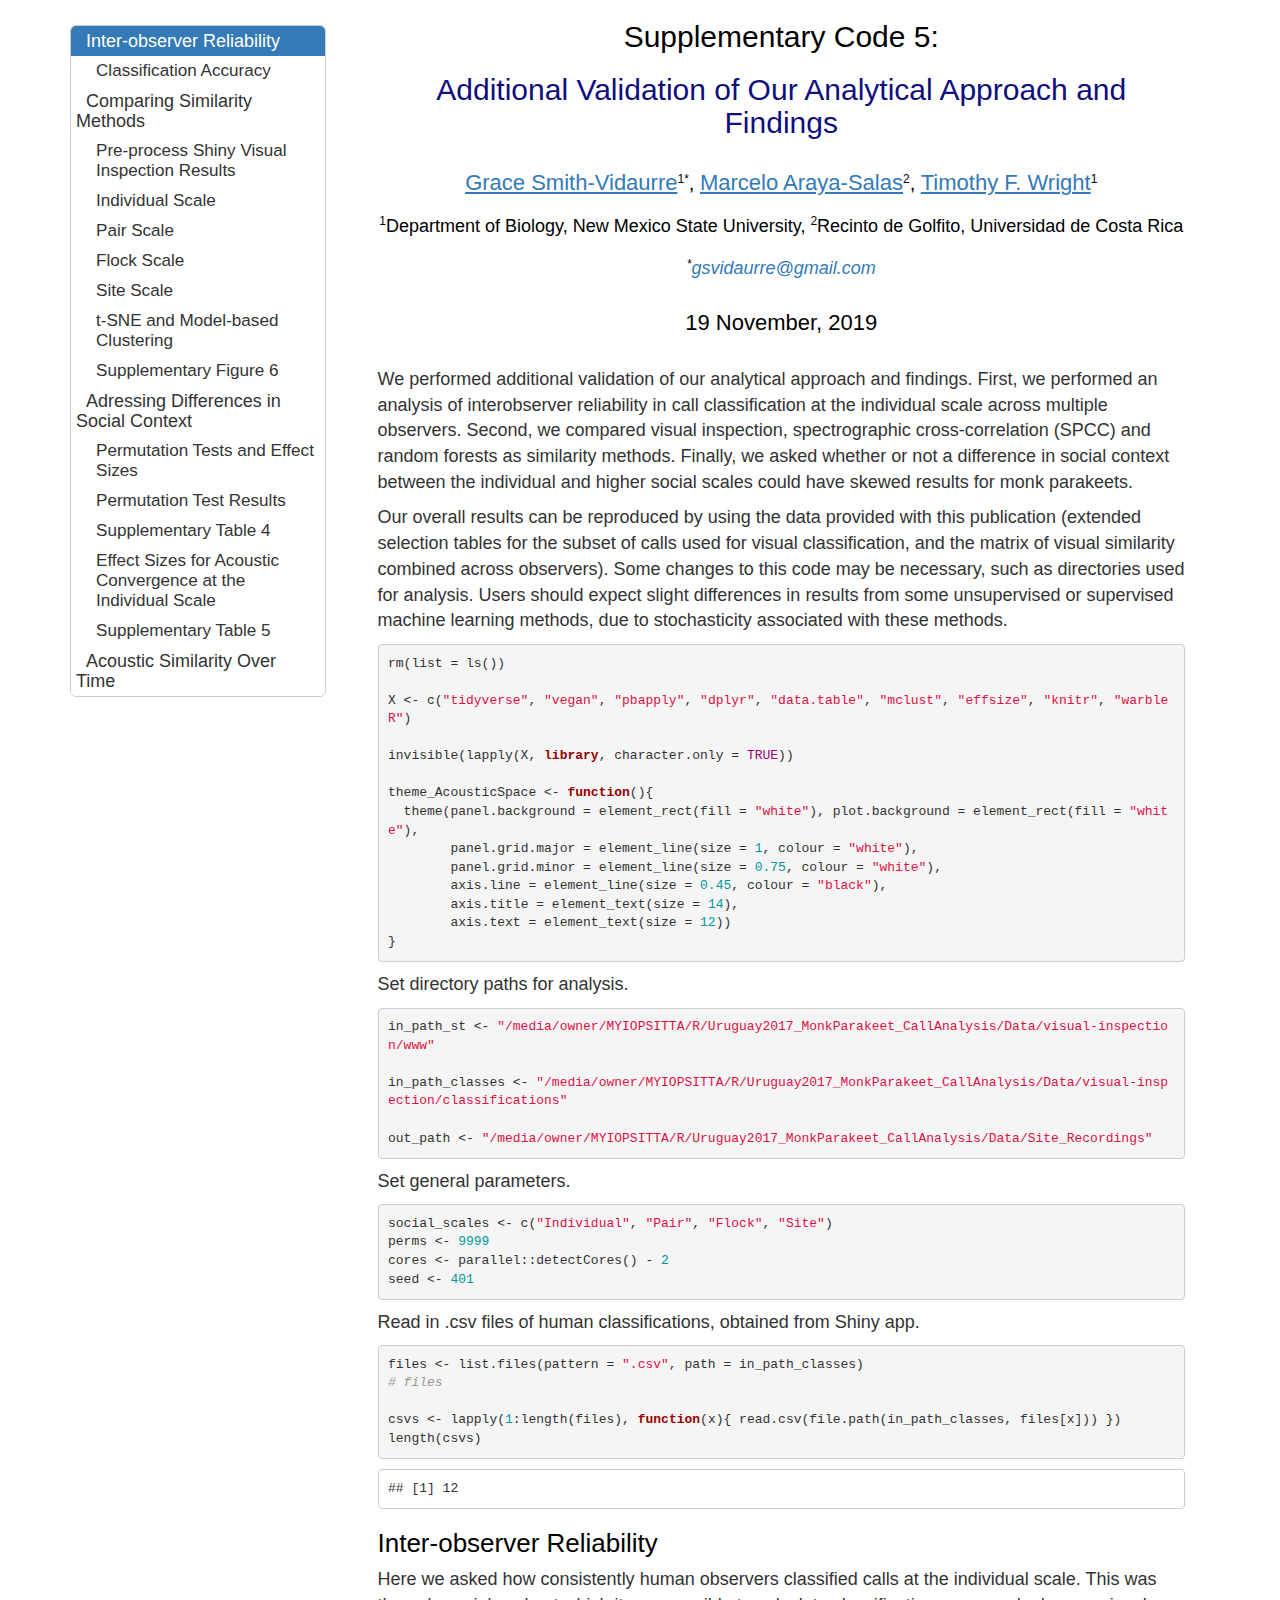
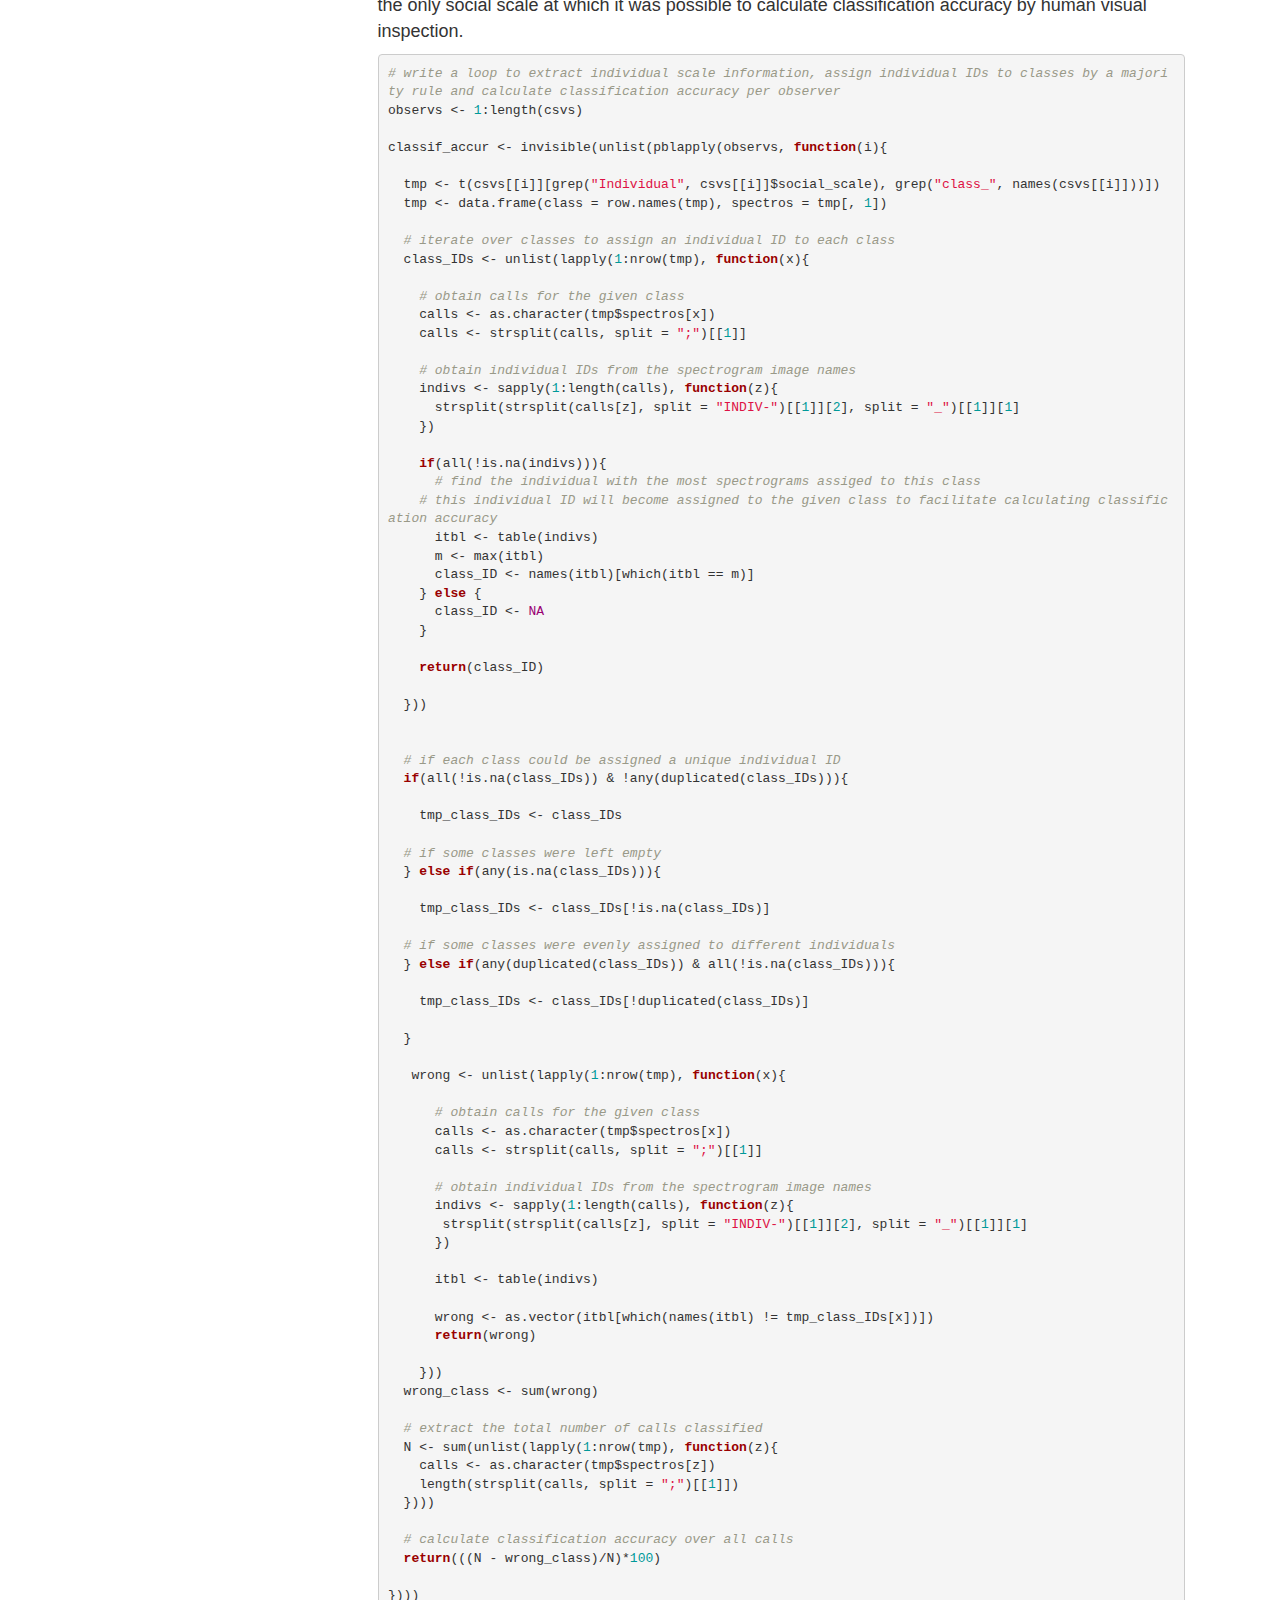
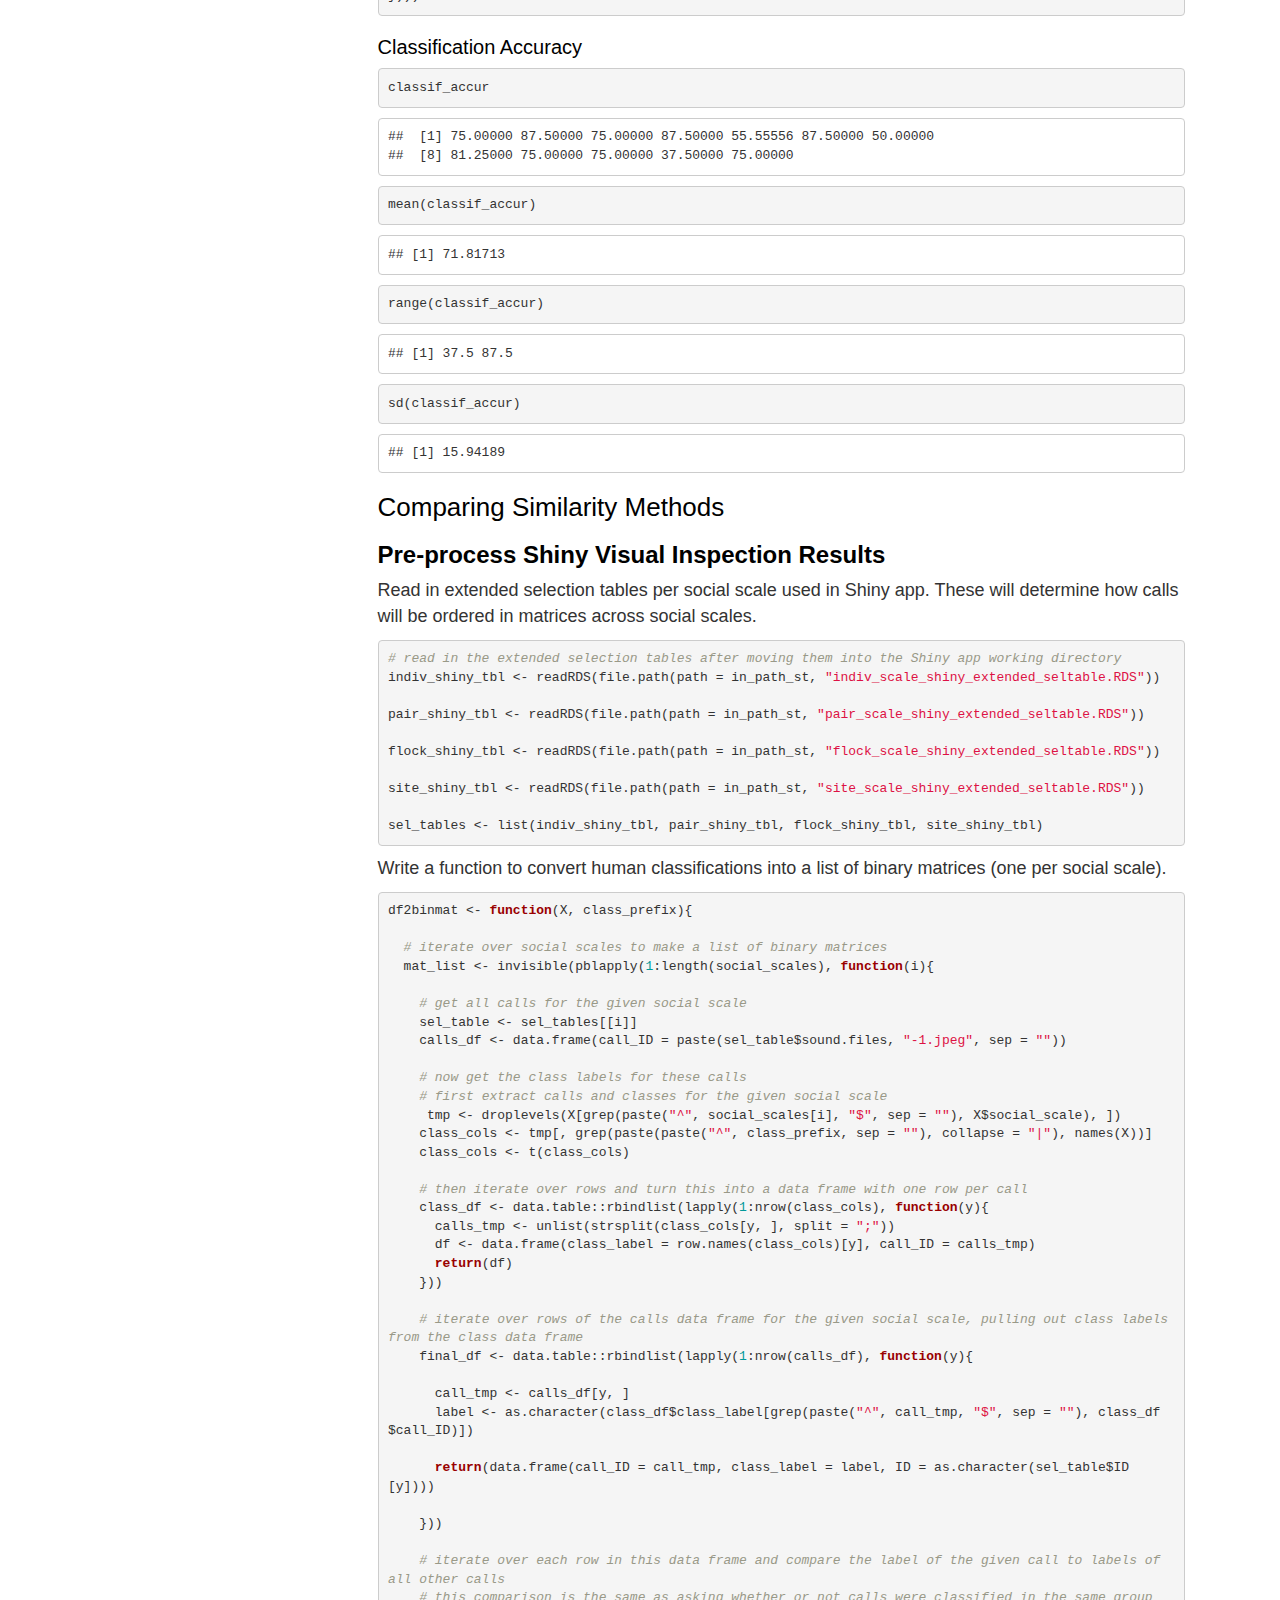
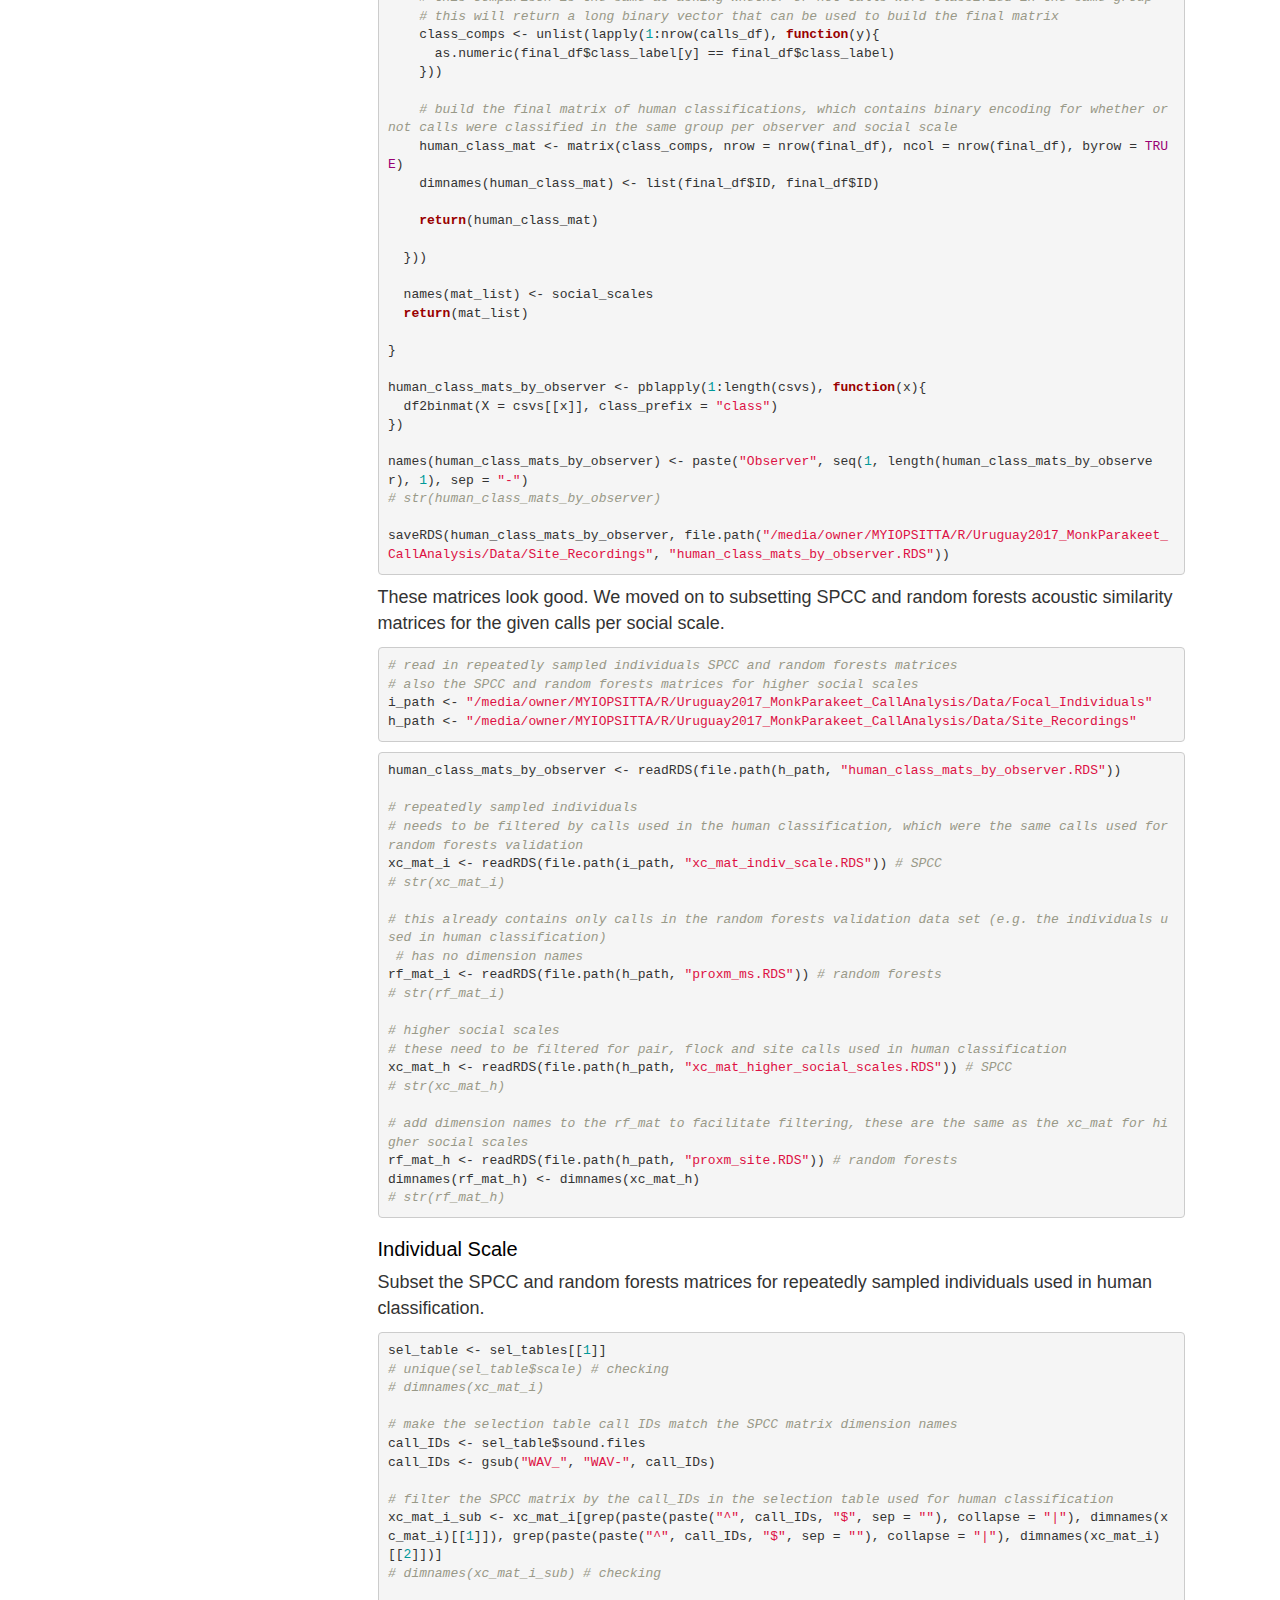
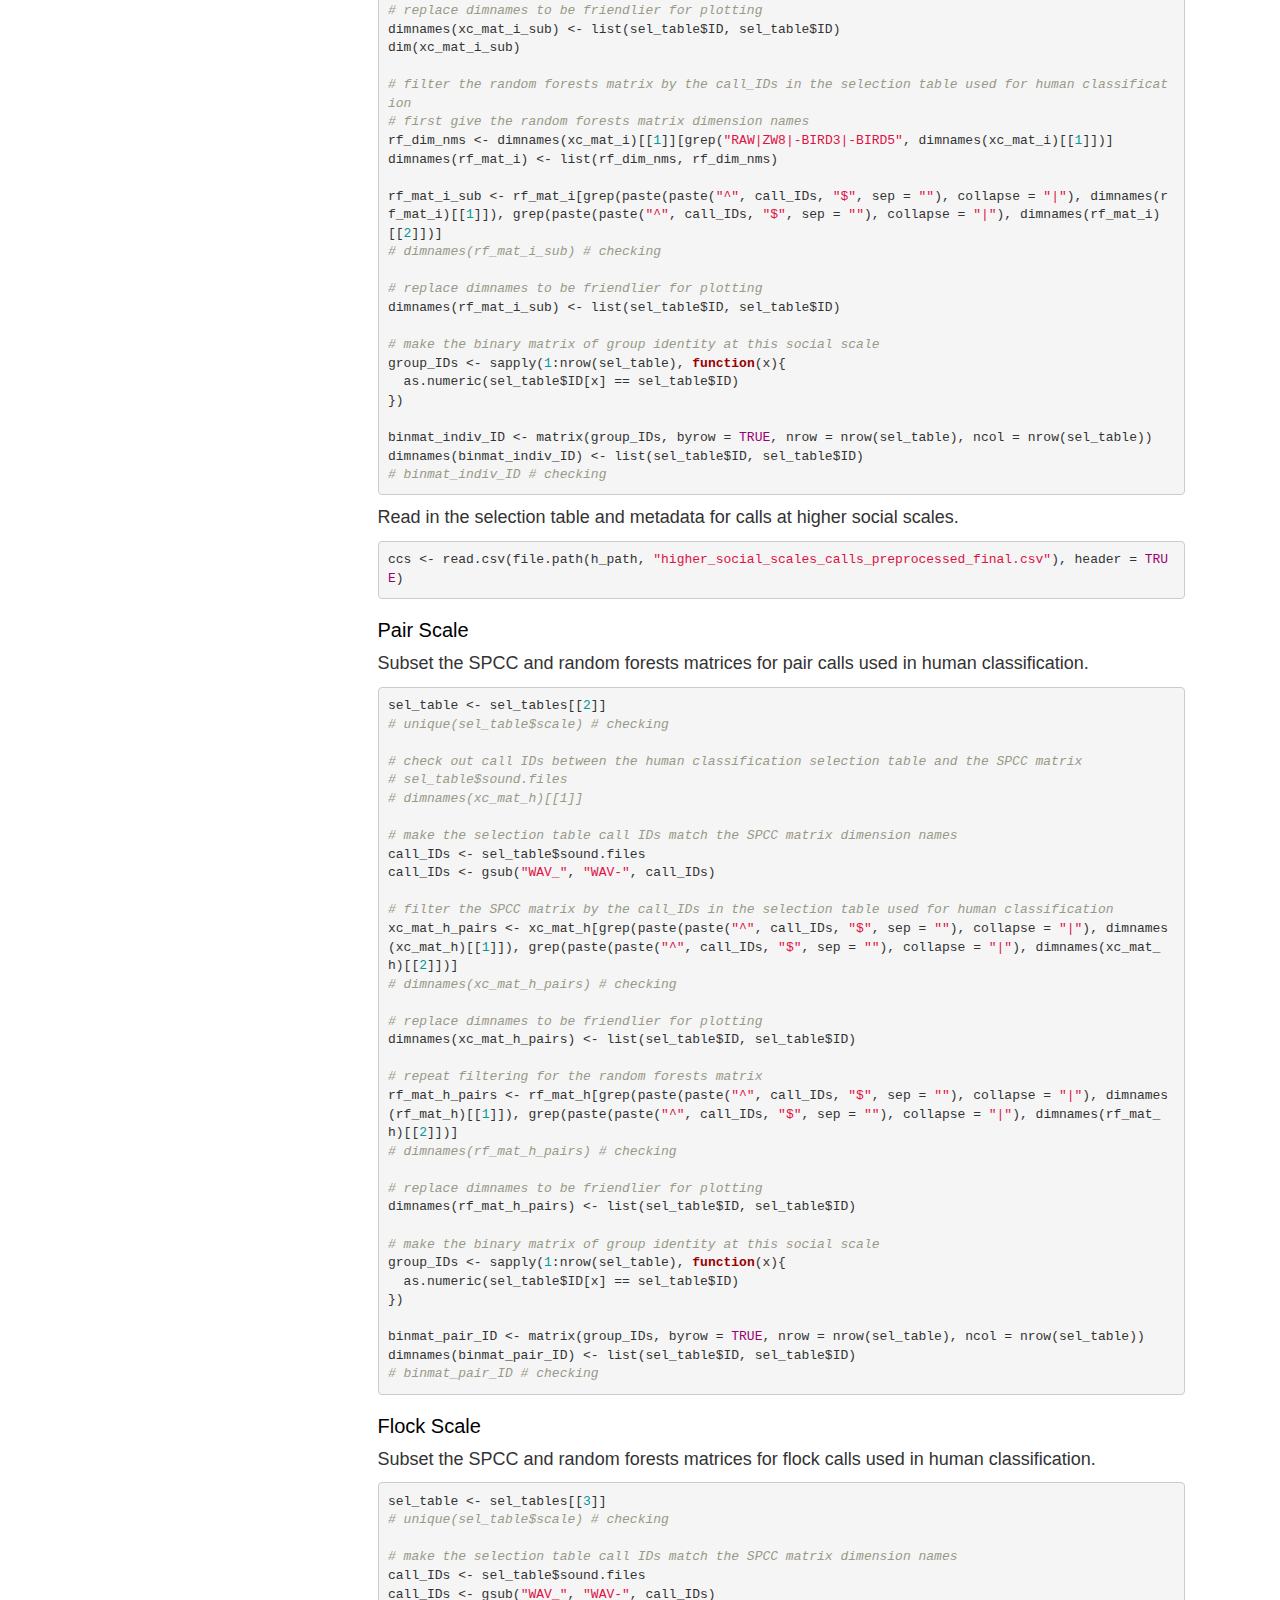
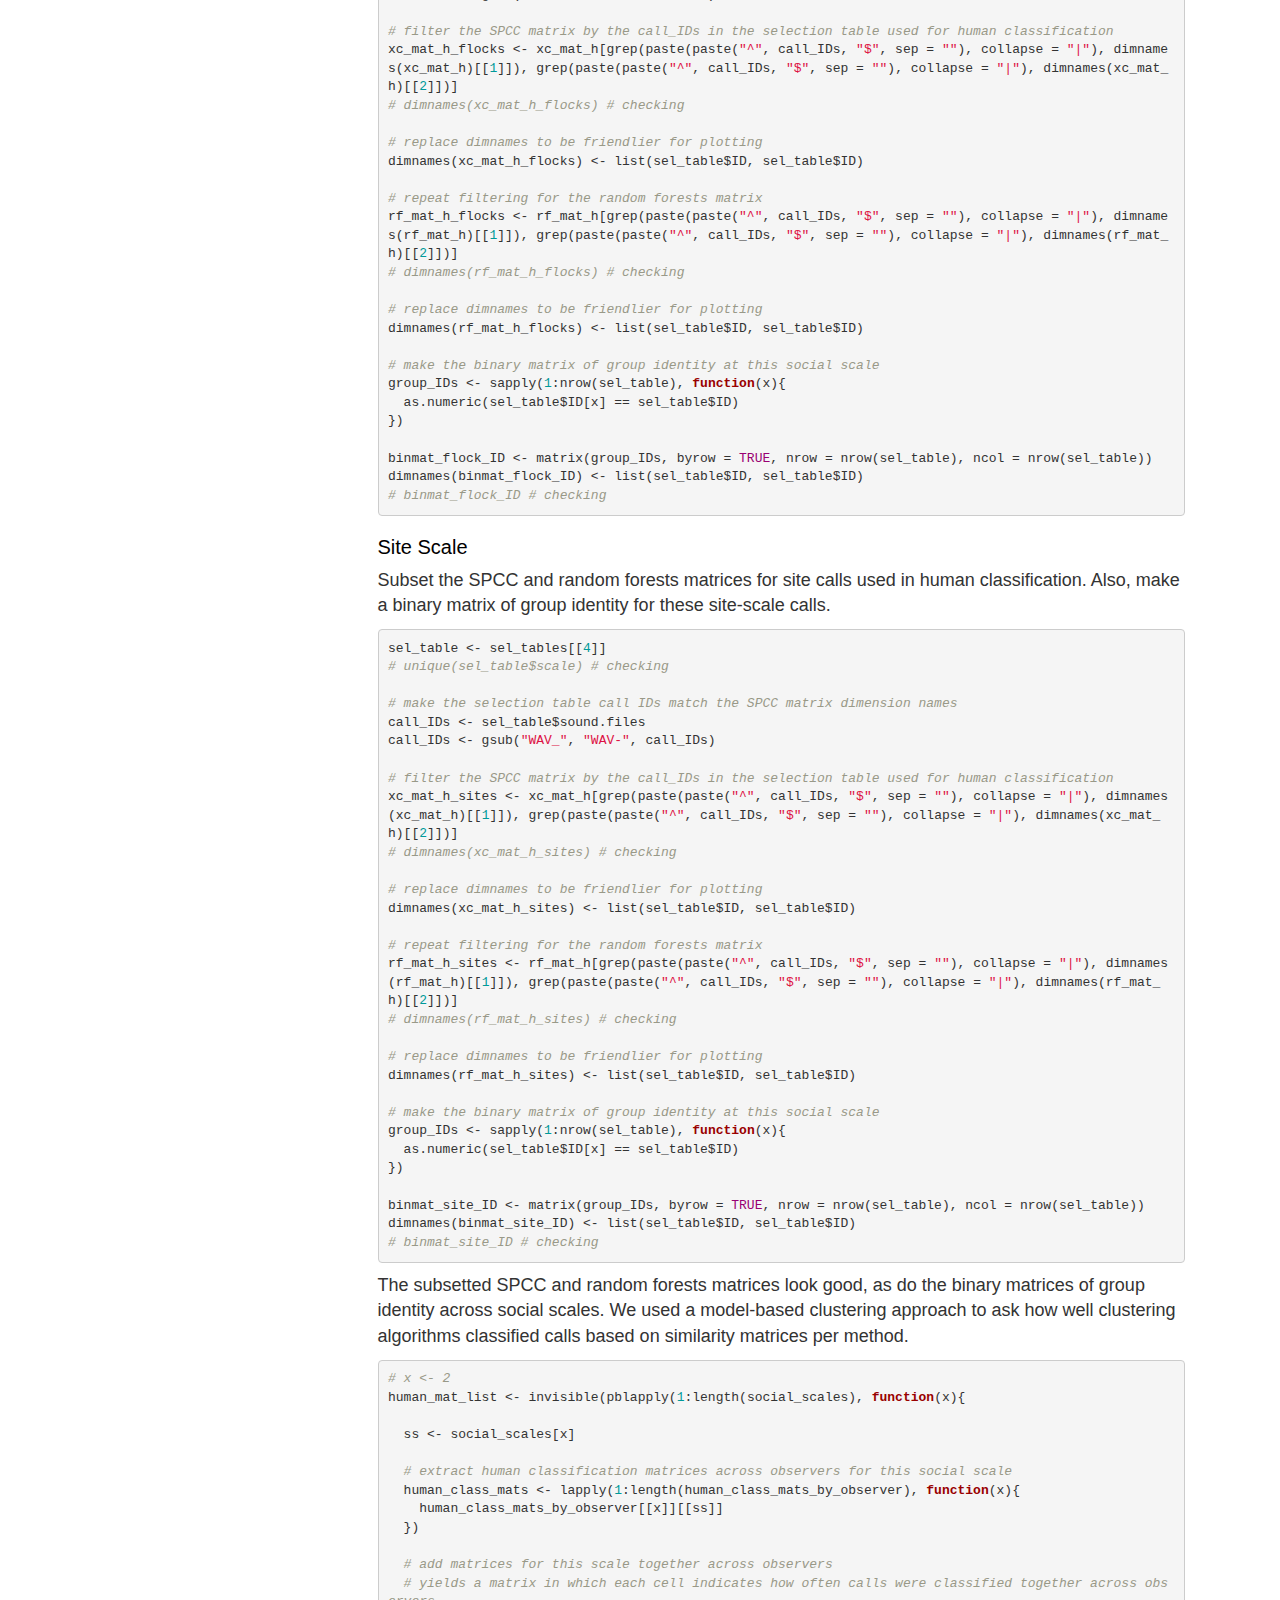
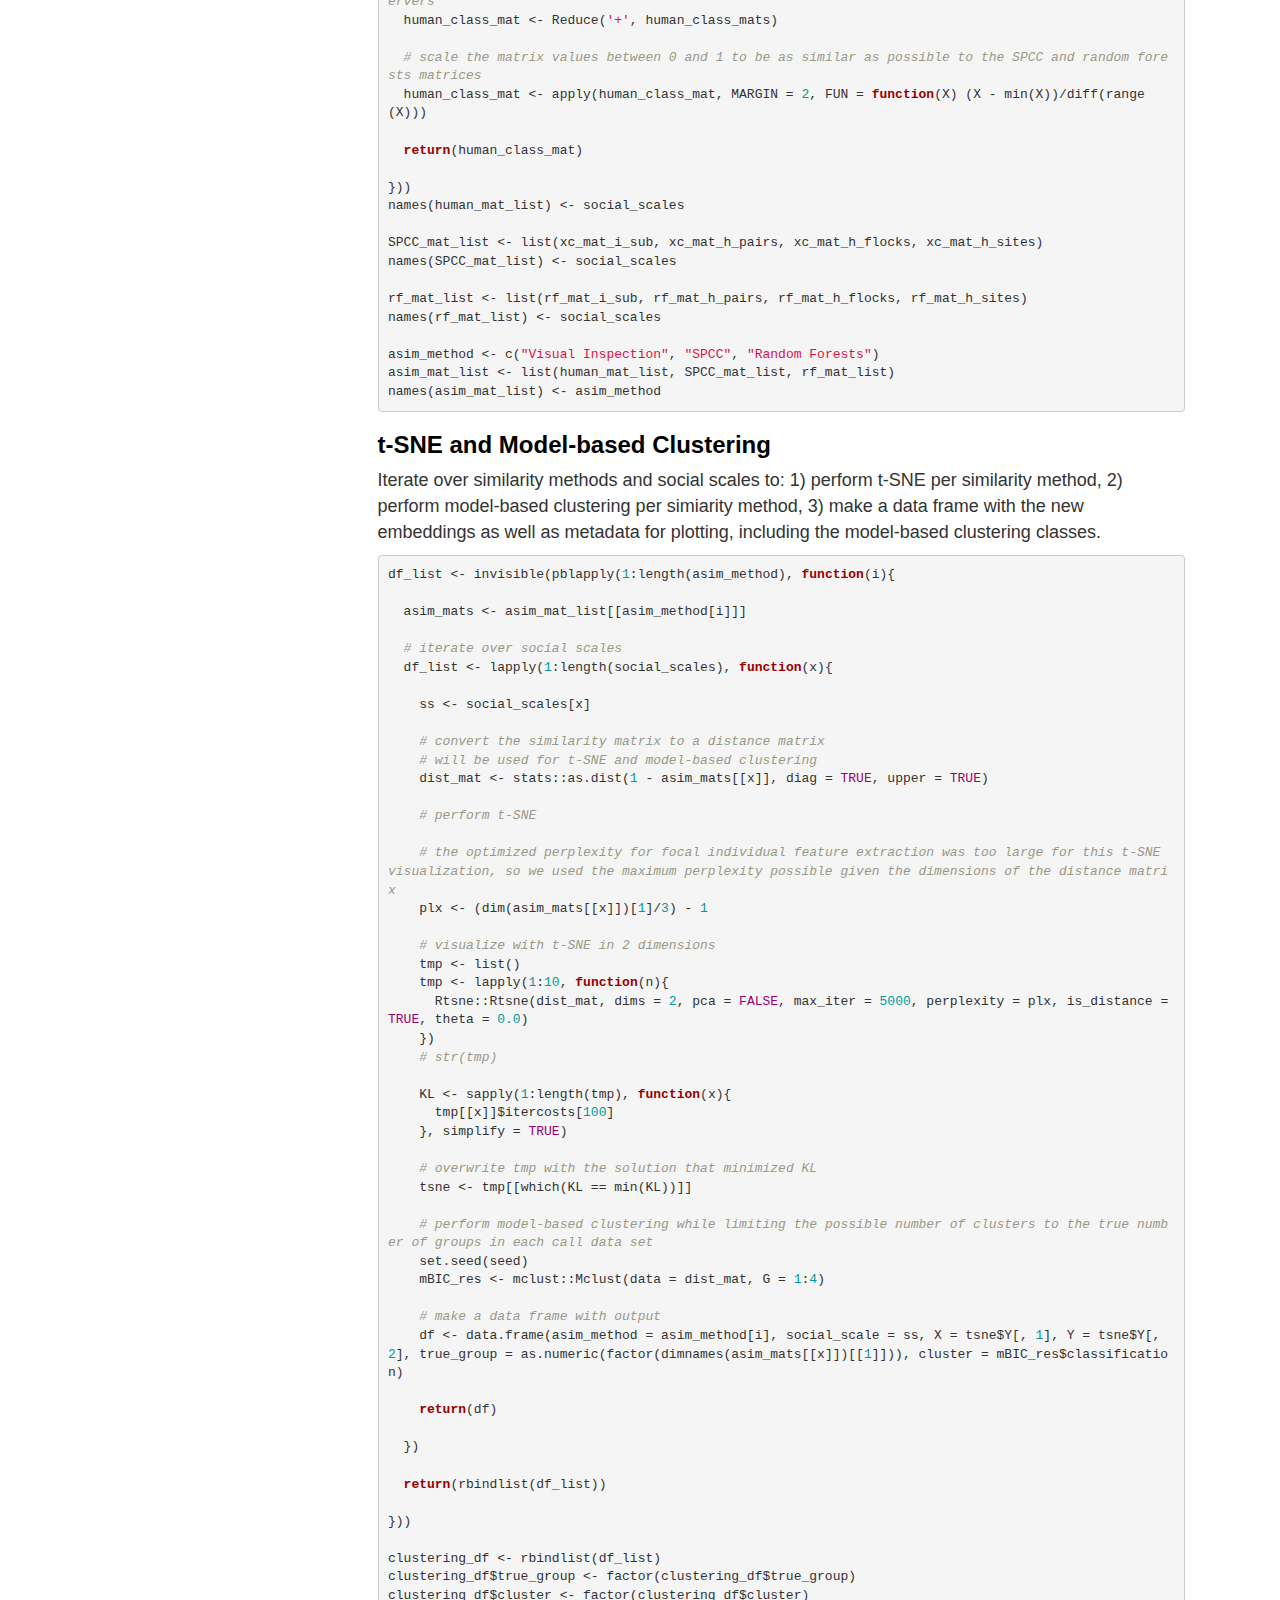
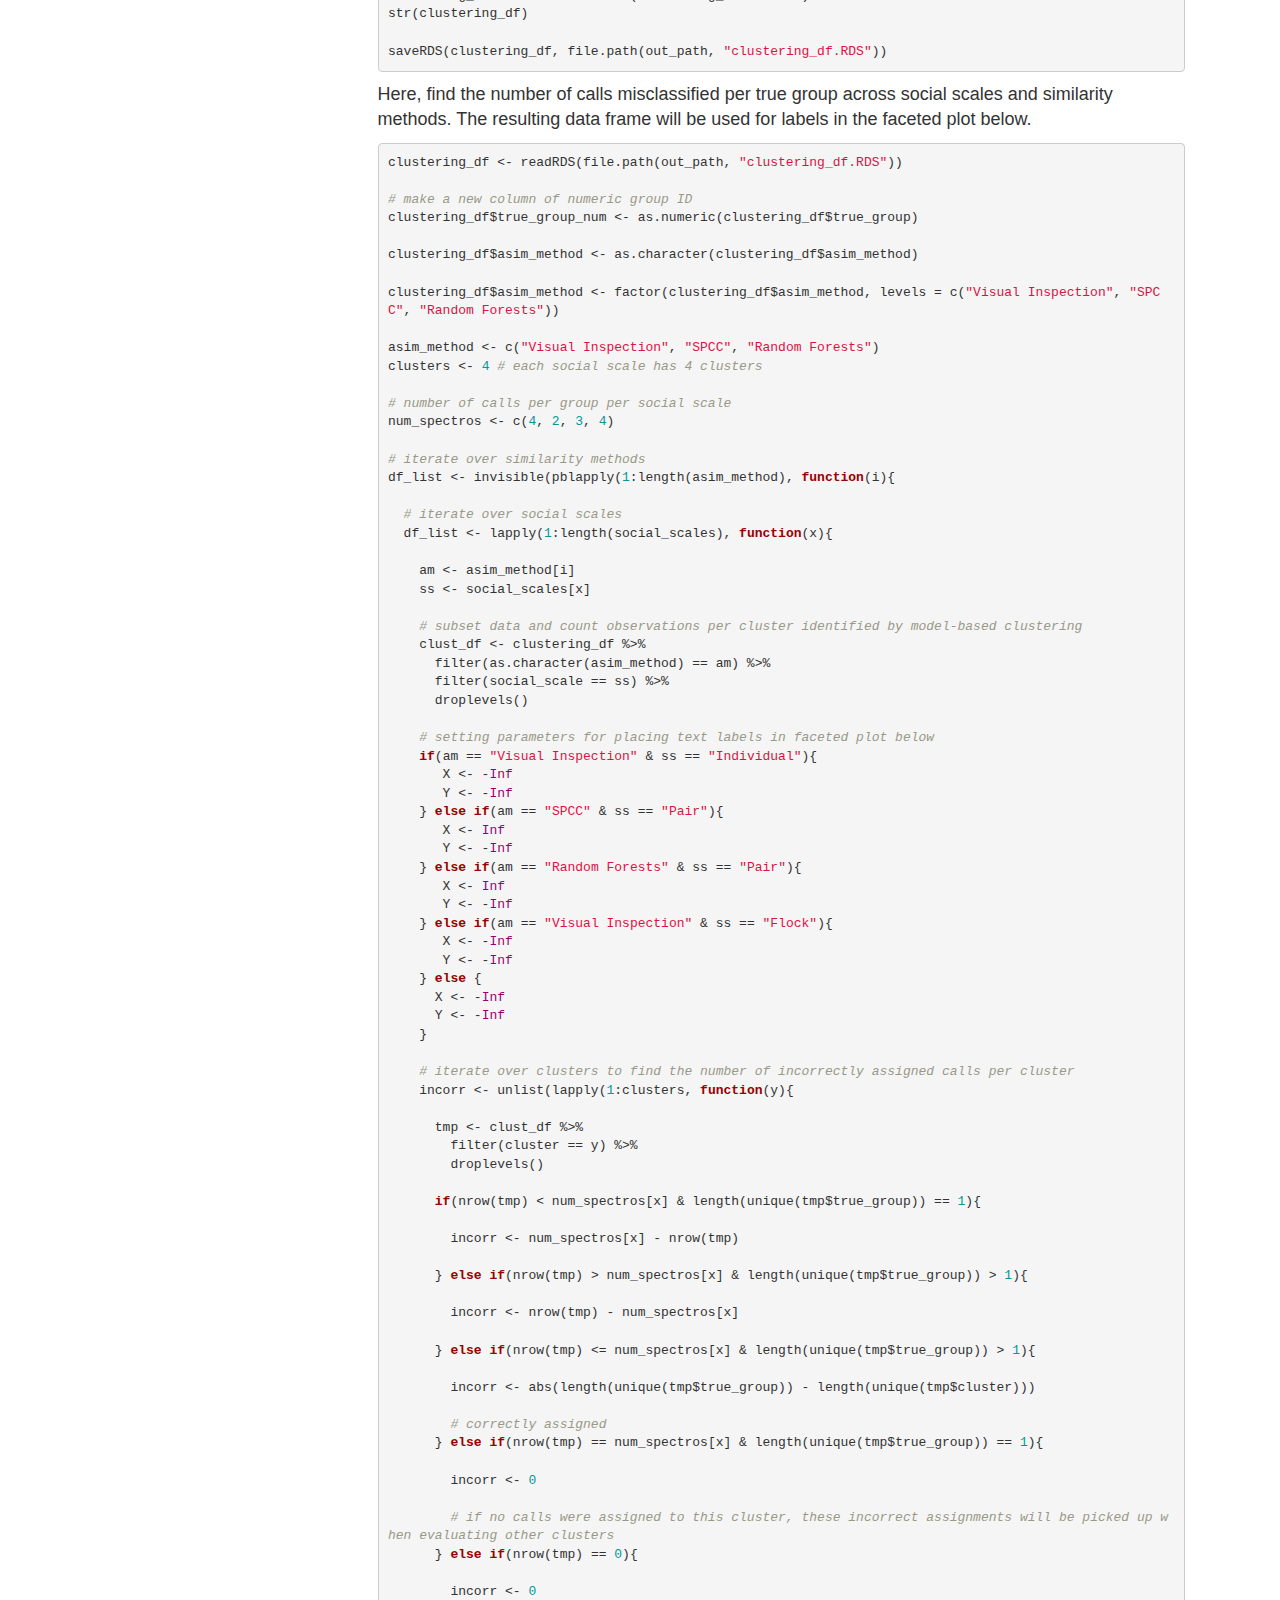
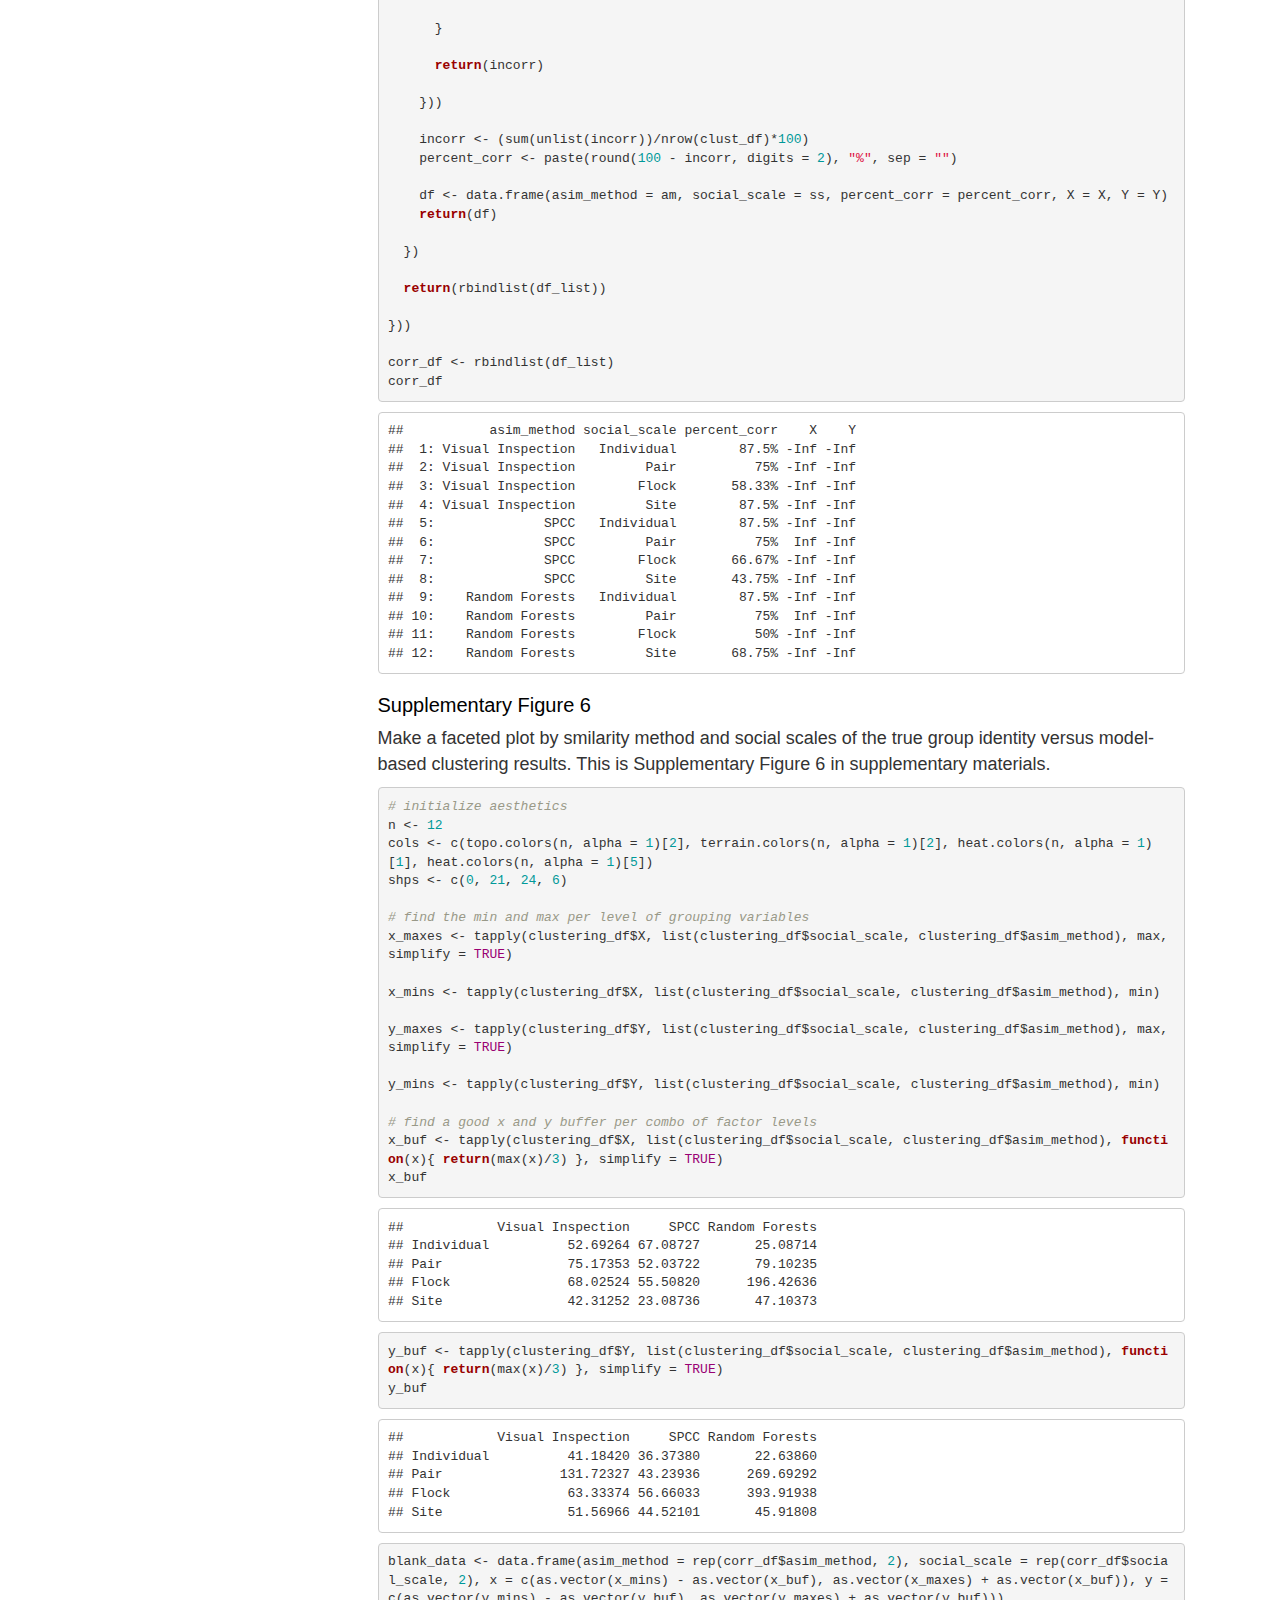
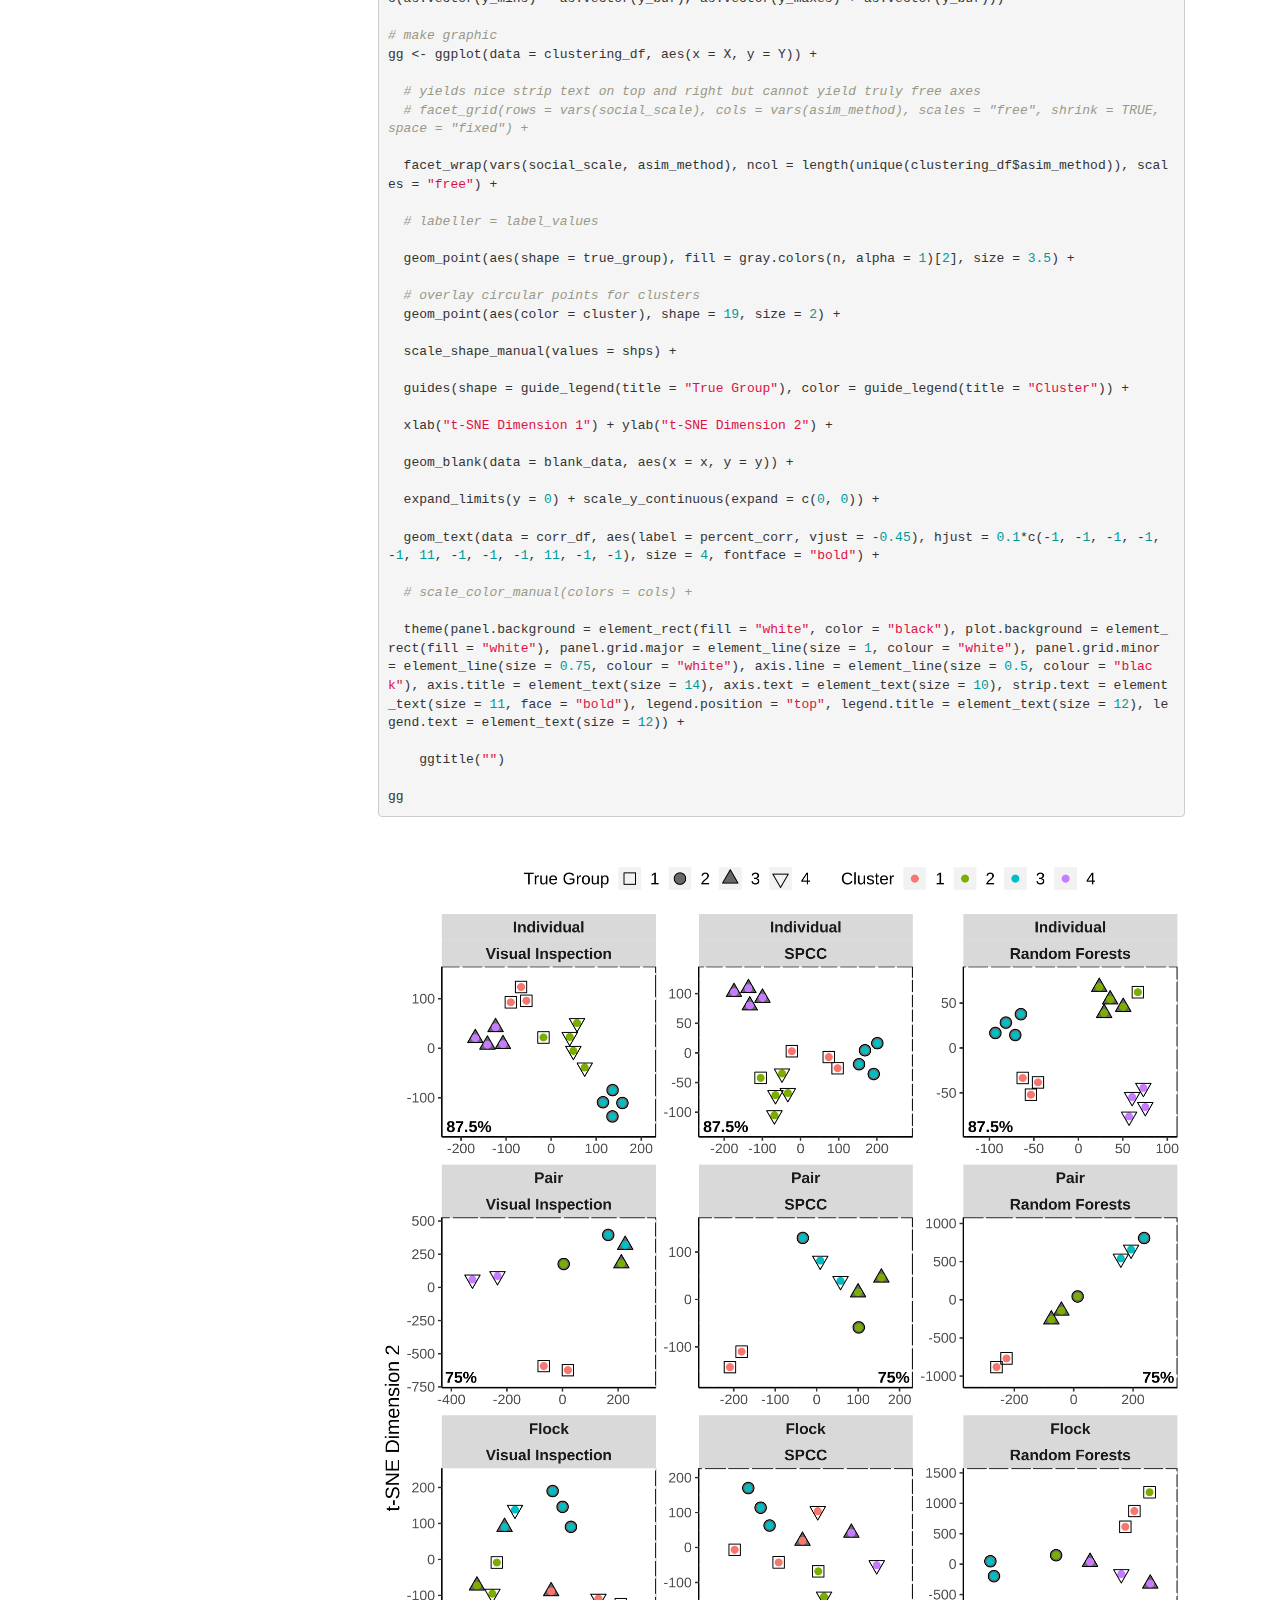
==== additional_validation.html @ e0391cb5 "Uploading code submitted to Data Dryad" ====
<!DOCTYPE html>

<html xmlns="http://www.w3.org/1999/xhtml">

<head>

<meta charset="utf-8" />
<meta http-equiv="Content-Type" content="text/html; charset=utf-8" />
<meta name="generator" content="pandoc" />




<title></title>

<script src="[data-uri]"></script>
<meta name="viewport" content="width=device-width, initial-scale=1" />
<link href="data:text/css;charset=utf-8,html%7Bfont%2Dfamily%3Asans%2Dserif%3B%2Dwebkit%2Dtext%2Dsize%2Dadjust%3A100%25%3B%2Dms%2Dtext%2Dsize%2Dadjust%3A100%25%7Dbody%7Bmargin%3A0%7Darticle%2Caside%2Cdetails%2Cfigcaption%2Cfigure%2Cfooter%2Cheader%2Chgroup%2Cmain%2Cmenu%2Cnav%2Csection%2Csummary%7Bdisplay%3Ablock%7Daudio%2Ccanvas%2Cprogress%2Cvideo%7Bdisplay%3Ainline%2Dblock%3Bvertical%2Dalign%3Abaseline%7Daudio%3Anot%28%5Bcontrols%5D%29%7Bdisplay%3Anone%3Bheight%3A0%7D%5Bhidden%5D%2Ctemplate%7Bdisplay%3Anone%7Da%7Bbackground%2Dcolor%3Atransparent%7Da%3Aactive%2Ca%3Ahover%7Boutline%3A0%7Dabbr%5Btitle%5D%7Bborder%2Dbottom%3A1px%20dotted%7Db%2Cstrong%7Bfont%2Dweight%3A700%7Ddfn%7Bfont%2Dstyle%3Aitalic%7Dh1%7Bmargin%3A%2E67em%200%3Bfont%2Dsize%3A2em%7Dmark%7Bcolor%3A%23000%3Bbackground%3A%23ff0%7Dsmall%7Bfont%2Dsize%3A80%25%7Dsub%2Csup%7Bposition%3Arelative%3Bfont%2Dsize%3A75%25%3Bline%2Dheight%3A0%3Bvertical%2Dalign%3Abaseline%7Dsup%7Btop%3A%2D%2E5em%7Dsub%7Bbottom%3A%2D%2E25em%7Dimg%7Bborder%3A0%7Dsvg%3Anot%28%3Aroot%29%7Boverflow%3Ahidden%7Dfigure%7Bmargin%3A1em%2040px%7Dhr%7Bheight%3A0%3B%2Dwebkit%2Dbox%2Dsizing%3Acontent%2Dbox%3B%2Dmoz%2Dbox%2Dsizing%3Acontent%2Dbox%3Bbox%2Dsizing%3Acontent%2Dbox%7Dpre%7Boverflow%3Aauto%7Dcode%2Ckbd%2Cpre%2Csamp%7Bfont%2Dfamily%3Amonospace%2Cmonospace%3Bfont%2Dsize%3A1em%7Dbutton%2Cinput%2Coptgroup%2Cselect%2Ctextarea%7Bmargin%3A0%3Bfont%3Ainherit%3Bcolor%3Ainherit%7Dbutton%7Boverflow%3Avisible%7Dbutton%2Cselect%7Btext%2Dtransform%3Anone%7Dbutton%2Chtml%20input%5Btype%3Dbutton%5D%2Cinput%5Btype%3Dreset%5D%2Cinput%5Btype%3Dsubmit%5D%7B%2Dwebkit%2Dappearance%3Abutton%3Bcursor%3Apointer%7Dbutton%5Bdisabled%5D%2Chtml%20input%5Bdisabled%5D%7Bcursor%3Adefault%7Dbutton%3A%3A%2Dmoz%2Dfocus%2Dinner%2Cinput%3A%3A%2Dmoz%2Dfocus%2Dinner%7Bpadding%3A0%3Bborder%3A0%7Dinput%7Bline%2Dheight%3Anormal%7Dinput%5Btype%3Dcheckbox%5D%2Cinput%5Btype%3Dradio%5D%7B%2Dwebkit%2Dbox%2Dsizing%3Aborder%2Dbox%3B%2Dmoz%2Dbox%2Dsizing%3Aborder%2Dbox%3Bbox%2Dsizing%3Aborder%2Dbox%3Bpadding%3A0%7Dinput%5Btype%3Dnumber%5D%3A%3A%2Dwebkit%2Dinner%2Dspin%2Dbutton%2Cinput%5Btype%3Dnumber%5D%3A%3A%2Dwebkit%2Douter%2Dspin%2Dbutton%7Bheight%3Aauto%7Dinput%5Btype%3Dsearch%5D%7B%2Dwebkit%2Dbox%2Dsizing%3Acontent%2Dbox%3B%2Dmoz%2Dbox%2Dsizing%3Acontent%2Dbox%3Bbox%2Dsizing%3Acontent%2Dbox%3B%2Dwebkit%2Dappearance%3Atextfield%7Dinput%5Btype%3Dsearch%5D%3A%3A%2Dwebkit%2Dsearch%2Dcancel%2Dbutton%2Cinput%5Btype%3Dsearch%5D%3A%3A%2Dwebkit%2Dsearch%2Ddecoration%7B%2Dwebkit%2Dappearance%3Anone%7Dfieldset%7Bpadding%3A%2E35em%20%2E625em%20%2E75em%3Bmargin%3A0%202px%3Bborder%3A1px%20solid%20silver%7Dlegend%7Bpadding%3A0%3Bborder%3A0%7Dtextarea%7Boverflow%3Aauto%7Doptgroup%7Bfont%2Dweight%3A700%7Dtable%7Bborder%2Dspacing%3A0%3Bborder%2Dcollapse%3Acollapse%7Dtd%2Cth%7Bpadding%3A0%7D%40media%20print%7B%2A%2C%3Aafter%2C%3Abefore%7Bcolor%3A%23000%21important%3Btext%2Dshadow%3Anone%21important%3Bbackground%3A0%200%21important%3B%2Dwebkit%2Dbox%2Dshadow%3Anone%21important%3Bbox%2Dshadow%3Anone%21important%7Da%2Ca%3Avisited%7Btext%2Ddecoration%3Aunderline%7Da%5Bhref%5D%3Aafter%7Bcontent%3A%22%20%28%22%20attr%28href%29%20%22%29%22%7Dabbr%5Btitle%5D%3Aafter%7Bcontent%3A%22%20%28%22%20attr%28title%29%20%22%29%22%7Da%5Bhref%5E%3D%22javascript%3A%22%5D%3Aafter%2Ca%5Bhref%5E%3D%22%23%22%5D%3Aafter%7Bcontent%3A%22%22%7Dblockquote%2Cpre%7Bborder%3A1px%20solid%20%23999%3Bpage%2Dbreak%2Dinside%3Aavoid%7Dthead%7Bdisplay%3Atable%2Dheader%2Dgroup%7Dimg%2Ctr%7Bpage%2Dbreak%2Dinside%3Aavoid%7Dimg%7Bmax%2Dwidth%3A100%25%21important%7Dh2%2Ch3%2Cp%7Borphans%3A3%3Bwidows%3A3%7Dh2%2Ch3%7Bpage%2Dbreak%2Dafter%3Aavoid%7D%2Enavbar%7Bdisplay%3Anone%7D%2Ebtn%3E%2Ecaret%2C%2Edropup%3E%2Ebtn%3E%2Ecaret%7Bborder%2Dtop%2Dcolor%3A%23000%21important%7D%2Elabel%7Bborder%3A1px%20solid%20%23000%7D%2Etable%7Bborder%2Dcollapse%3Acollapse%21important%7D%2Etable%20td%2C%2Etable%20th%7Bbackground%2Dcolor%3A%23fff%21important%7D%2Etable%2Dbordered%20td%2C%2Etable%2Dbordered%20th%7Bborder%3A1px%20solid%20%23ddd%21important%7D%7D%40font%2Dface%7Bfont%2Dfamily%3A%27Glyphicons%20Halflings%27%3Bsrc%3Aurl%28data%3Aapplication%2Fvnd%2Ems%2Dfontobject%3Bbase64%2Cn04AAEFNAAACAAIABAAAAAAABQAAAAAAAAABAJABAAAEAExQAAAAAAAAAAIAAAAAAAAAAAEAAAAAAAAAJxJ%[base64]%2FSEdmjKHUbyow8ATBE40IvWA3vTu8LiABDQ%2BpexwUMcm1SMnNryctQSiI1K5ZnbOlXKmnVV5YvRe6RnNMFNCOs1KNVpn6yZhCJkRtVRNzEufeIq7HgSrcx4S8h%2Fv4vnrrKc6oCNxmSk2uKlZQHBii6iKFoH0746ThvkO1kJHlxjrkxs%2BLWORaDQBEtiYJIR5IB9Bi1UyL4Rmr0BNigNkMzlKQmnofBHviqVzUxwdMb3NdCn69hy%2BpRYVKGVS%2F1tnsqv4LL7wCCPZZAZPT4aCShHjHJVNuXbmMrY5LeQaGnvAkXlVrJgKRAUdFjrWEah9XebPeQMj7KS7DIBAFt8ycgC5PLGUOHSE3ErGZCiViNLL5ZARfywnCoZaKQCu6NuFX42AEeKtKUGnr%2FCm2Cy8tpFhBPMW5Fxi4Qm4TkDWh4IWFDClhU2hRWosUWqcKLlgyXB%2BlSHaWaHiWlBAR8SeSgSPCQxdVQgzUixWKSTrIQEbU94viDctkvX%2BVSjJuUmV8L4CXShI11esnp0pjWNZIyxKHS4wVQ2ime1P4RnhvGw0aDN1OLAXGERsB7buFpFGGBAre4QEQR0HOIO5oYH305G%2BKspT%2FFupEGGafCCwxSe6ZUa%2B073rXHnNdVXE6eWvibUS27XtRzkH838mYLMBmYysZTM0EM3A1fbpCBYFccN1B%2FEnCYu%2FTgCGmr7bMh8GfYL%2BBfcLvB0gRagC09w9elfldaIy%2FhNCBLRgBgtCC7jAF63wLSMAfbfAlEggYU0bUA7ACCJmTDpEmJtI78w4%2FBO7dN7JR7J7ZvbYaUbaILSQsRBiF3HGk5fEg6p9unwLvn98r%2BvnsV%2B372uf1xBLq4qU%2F45fTuqaAP%2BpssmCCCTF0mhEow8ZXZOS8D7Q85JsxZ%2BAzok7B7O%2Ff6J8AzYBySZQB%2FQHYUSA%2BEeQhEWiS6AIQzgcsDiER4MjgMBAWDV4AgQ3g1eBgIdweCQmCjJEMkJ%2BPKRWyFHHmg1Wi%2F6xzUgA0LREoKJChwnQa9B%2B5RQZRB3IlBlkAnxyQNaANwHMowzlYSMCBgnbpzvqpl0iTJNCQidDI9ZrSYNIRBhHtUa5YHMHxyGEik9hDE0AKj72AbTCaxtHPUaKZdAZSnQTyjGqGLsmBStCejApUhg4uBMU6mATujEl%2BKdDPbI6Ag4vLr%2BhjY6lbjBeoLKnZl0UZgRX8gTySOeynZVz1wOq7e1hFGYIq%2BMhrGxDLak0PrwYzSXtcuyhXEhwOYofiW%2BEcI%2Fjw8P6IY6ed%2BetAbuqKp5QIapT77LnAe505lMuqL79a0ut4rWexzFttsOsLDy7zvtQzcq3U1qabe7tB0wHWVXji%2BzDbo8x8HyIRUbXnwUcklFv51fvTymiV%2BMXLSmGH9d9%2BaXpD5X6lao41anWGig7IwIdnoBY2ht%2FpO9mClLo4NdXHAsefqWUKlXJkbqPOFhMoR4aiA1BXqhRNbB2Xwi%2B7u%2FjpAoOpKJ0UX24EsrzMfHXViakCNcKjBxuQX8BO0ZqjJ3xXzf%2B61t2VXOSgJ8xu65QKgtN6FibPmPYsXbJRHHqbgATcSZxBqGiDiU4NNNsYBsKD0MIP%2FOfKnlk%2FLkaid%[base64]%2FgFtuW0wR4cgd%2BZKesSV7QkNE2kw6AV4hoIuC02LGmTomyf8PiO6CZzOTLTPQ%2BHW06H%2Btx%2BbQ8LmDYg1pTFrp2oJXgkZTyeRJZM0C8aE2LpFrNVDuhARsN543%2FFV6klQ6Tv1OoZGXLv0igKrl%2FCmJxRmX7JJbJ998VSIPQRyDBICzl4JJlYHbdql30NvYcOuZ7a10uWRrgoieOdgIm4rlq6vNOQBuqESLbXG5lzdJGHw2m0sDYmODXbYGTfSTGRKpssTO95fothJCjUGQgEL4yKoGAF%2F0SrpUDNn8CBgBcSDQByAeNkCXp4S4Ro2Xh4OeaGRgR66PVOsU8bc6TR5%[base64]%2F1SgRCJ1dk4UdBT7OoyuNgLs0oCd8RnrEIb6QdMxT2QjD4zMrJkfgx5aDMcA4orsTtKCqWb%2FVeyceqa5OGSmB28YwH4rFbkQaLoUN8OQQYnD3w2eXpI4ScQfbCUZiJ4yMOIKLyyTc7BQ4uXUw6Ee6%2FxM%2B4Y67ngNBknxIPwuppgIhFcwJyr6EIj%2BLzNj%2FmfR2vhhRlx0BILZoAYruF0caWQ7YxO66UmeguDREAFHYuC7HJviRgVO6ruJH59h%2FC%2FPkgSle8xNzZJULLWq9JMDTE2fjGE146a1Us6PZDGYle6ldWRqn%2FpdpgHKNGrGIdkRK%2BKPETT9nKT6kLyDI8xd9A1FgWmXWRAIHwZ37WyZHOVyCadJEmMVz0MadMjDrPho%2BEIochkVC2xgGiwwsQ6DMv2P7UXqT4x7CdcYGId2BJQQa85EQKmCmwcRejQ9Bm4oATENFPkxPXILHpMPUyWTI5rjNOsIlmEeMbcOCEqInpXACYQ9DDxmFo9vcmsDblcMtg4tqBerNngkIKaFJmrQAPnq1dEzsMXcwjcHdfdCibcAxxA%2Bq%2Fj9m3LM%2FO7WJka4tSidVCjsvo2lQ%2F2ewyoYyXwAYyr2PlRoR5MpgVmSUIrM3PQxXPbgjBOaDQFIyFMJvx3Pc5RSYj12ySVF9fwFPQu2e2KWVoL9q3Ayv3IzpGHUdvdPdrNUdicjsTQ2ISy7QU3DrEytIjvbzJnAkmANXjAFERA0MUoPF3%2F5KFmW14bBNOhwircYgMqoDpUMcDtCmBE82QM2YtdjVLB4kBuKho%2FbcwQdeboqfQartuU3CsCf%2BcXkgYAqp%2F0Ee3RorAZt0AvvOCSI4JICIlGlsV0bsSid%2FNIEALAAzb6HAgyWHBps6xAOwkJIGcB82CxRQq4sJf3FzA70A%2BTRqcqjEMETCoez3mkPcpnoALs0ugJY8kQwrC%[base64]%2FWDHA60cYFaI%2FPjpzquUqdaYGcIq%2BmLez3WLFFCtNBN2QJcrlcoELgiPku5R5dSlJFaCEqEZle1AQzAKC%2B1SotMcBNyQUFuRHRF6OlimSBgjZeTBCwLyc6A%2BP%2FoFRchXTz5ADknYJHxzrJ5pGuIKRQISU6WyKTBBjD8WozmVYWIsto1AS5rxzKlvJu4E%2FvwOiKxRtCWsDM%2BeTHUrmwrCK5BIfMzGkD%2B0Fk5LzBs0jMYXktNDblB06LMNJ09U8pzSLmo14MS0OMjcdrZ31pyQqxJJpRImlSvfYAK8inkYU52QY2FPEVsjoWewpwhRp5yAuNpkqhdb7ku9Seefl2D0B8SMTFD90xi4CSOwwZy9IKkpMtI3FmFUg3%2FkFutpQGNc3pCR7gvC4sgwbupDu3DyEN%2BW6YGLNM21jpB49irxy9BSlHrVDlnihGKHwPrbVFtc%2Bh1rVQKZduxIyojccZIIcOCmhEnC7UkY68WXKQgLi2JCDQkQWJRQuk60hZp0D3rtCTINSeY9Ej2kIKYfGxwOs4j9qMM7fYZiipzgcf7TamnehqdhsiMiCawXnz4xAbyCkLAx5EGbo3Ax1u3dUIKnTxIaxwQTHehPl3V491H0%2BbC5zgpGz7Io%2BmjdhKlPJ01EeMpM7UsRJMi1nGjmJg35i6bQBAAxjO%2FENJubU2mg3ONySEoWklCwdABETcs7ck3jgiuU9pcKKpbgn%2B3YlzV1FzIkB6pmEDOSSyDfPPlQskznctFji0kpgZjW5RZe6x9kYT4KJcXg0bNiCyif%2BpZACCyRMmYsfiKmN9tSO65F0R2OO6ytlEhY5Sj6uRKfFxw0ijJaAx%2Fk3QgnAFSq27%2F2i4GEBA%2BUvTJKK%2F9eISNvG46Em5RZfjTYLdeD8kdXHyrwId%2FDQZUaMCY4gGbke2C8vfjgV%2FY9kkRQOJIn%2FxM9INZSpiBnqX0Q9GlQPpPKAyO5y%2BW5NMPSRdBCUlmuxl40ZfMCnf2Cp044uI9WLFtCi4YVxKjuRCOBWIb4XbIsGdbo4qtMQnNOQz4XDSui7W%2FN6l54qOynCqD3DpWQ%2BmpD7C40D8BZEWGJX3tlAaZBMj1yjvDYKwCJBa201u6nBKE5UE%2B7QSEhCwrXfbRZylAaAkplhBWX50dumrElePyNMRYUrC99UmcSSNgImhFhDI4BXjMtiqkgizUGCrZ8iwFxU6fQ8GEHCFdLewwxYWxgScAYMdMLmcZR6b7rZl95eQVDGVoUKcRMM1ixXQtXNkBETZkVVPg8LoSrdetHzkuM7DjZRHP02tCxA1fmkXKF3VzfN1pc1cv%2F8lbTIkkYpqKM9VOhp65ktYk%2BQ46myFWBapDfyWUCnsnI00QTBQmuFjMZTcd0V2NQ768Fhpby04k2IzNR1wKabuGJqYWwSly6ocMFGTeeI%2BejsWDYgEvr66QgqdcIbFYDNgsm0x9UHY6SCd5%2B7tpsLpKdvhahIDyYmEJQCqMqtCF6UlrE5GXRmbu%[base64]%2FiOmsLtHSWNUWEGk9hScMPShasUA1AcHOtRZlqMeQ0OzYS9vQvYUjOLrzP07BUAFikcJNMi7gIxEw4pL1G54TcmmmoAQ5s7TGWErJZ2Io4yQ0ljRYhL8H5e62oDtLF8aDpnIvZ5R3GWJyAugdiiJW9hQAVTsnCBHhwu7rkBlBX6r3b7ejEY0k5GGeyKv66v%2B6dg7mcJTrWHbtMywbedYqCQ0FPwoytmSWsL8WTtChZCKKzEF7vP6De4x2BJkkniMgSdWhbeBSLtJZR9CTHetK1xb34AYIJ37OegYIoPVbXgJ%2FqDQK%2BbfCtxQRVKQu77WzOoM6SGL7MaZwCGJVk46aImai9fmam%2BWpHG%2B0BtQPWUgZ7RIAlPq6lkECUhZQ2gqWkMYKcYMYaIc4gYCDFHYa2d1nzp3%2BJ1eCBay8IYZ0wQRKGAqvCuZ%2FUgbQPyllosq%2BXtfKIZOzmeJqRazpmmoP%2F76YfkjzV2NlXTDSBYB04SVlNQsFTbGPk1t%2FI4Jktu0XSgifO2ozFOiwd%2F0SssJDn0dn4xqk4GDTTKX73%2FwQyBLdqgJ%2BWx6AQaba3BA9CKEzjtQYIfAsiYamapq80LAamYjinlKXUkxdpIDk0puXUEYzSalfRibAeDAKpNiqQ0FTwoxuGYzRnisyTotdVTclis1LHRQCy%2FqqL8oUaQzWRxilq5Mi0IJGtMY02cGLD69vGjkj3p6pGePKI8bkBv5evq8SjjyU04vJR2cQXQwSJyoinDsUJHCQ50jrFTT7yRdbdYQMB3MYCb6uBzJ9ewhXYPAIZSXfeEQBZZ3GPN3Nbhh%2FwkvAJLXnQMdi5NYYZ5GHE400GS5rXkOZSQsdZgIbzRnF9ueLnsfQ47wHAsirITnTlkCcuWWIUhJSbpM3wWhXNHvt2xUsKKMpdBSbJnBMcihkoDqAd1Zml%2FR4yrzow1Q2A5G%2Bkzo%2FRhRxQS2lCSDRV8LlYLBOOoo1bF4jwJAwKMK1tWLHlu9i0j4Ig8qVm6wE1DxXwAwQwsaBWUg2pOOol2dHxyt6npwJEdLDDVYyRc2D0HbcbLUJQj8gPevQBUBOUHXPrsAPBERICpnYESeu2OHotpXQxRGlCCtLdIsu23MhZVEoJg8Qumj%2FUMMc34IBqTKLDTp76WzL%2FdMjCxK7MjhiGjeYAC%2Fkj%2FjY%2FRde7hpSM1xChrog6yZ7OWTuD56xBJnGFE%2BpT2ElSyCnJcwVzCjkqeNLfMEJqKW0G7OFIp0G%2B9mh50I9o8k1tpCY0xYqFNIALgIfc2me4n1bmJnRZ89oepgLPT0NTMLNZsvSCZAc3TXaNB07vail36%2FdBySis4m9%2FDR8izaLJW6bWCkVgm5T%2Bius3ZXq4xI%2BGnbveLbdRwF2mNtsrE0JjYc1AXknCOrLSu7Te%2Fr4dPYMCl5qtiHNTn%2BTPbh1jCBHH%2BdMJNhwNgs3nT%2BOhQoQ0vYif56BMG6WowAcHR3DjQolxLzyVekHj00PBAaW7IIAF1EF%2BuRIWyXjQMAs2chdpaKPNaB%2BkSezYt0%2BCA04sOg5vx8Fr7Ofa9sUv87h7SLAUFSzbetCCZ9pmyLt6l6%2FTzoA1%2FZBG9bIUVHLAbi%2FkdBFgYGyGwRQGBpkqCEg2ah9UD6EedEcEL3j4y0BQQCiExEnocA3SZboh%2Bepgd3YsOkHskZwPuQ5OoyA0fTA5AXrHcUOQF%2BzkJHIA7PwCDk1gGVmGUZSSoPhNf%2BTklauz98QofOlCIQ%2FtCD4dosHYPqtPCXB3agggQQIqQJsSkB%2Bqn0rkQ1toJjON%2FOtCIB9RYv3PqRA4C4U68ZMlZn6BdgEvi2ziU%2BTQ6NIw3ej%2BAtDwMGEZk7e2IjxUWKdAxyaw9OCwSmeADTPPleyk6UhGDNXQb%2B%2BW6Uk4q6F7%2Frg6WVTo82IoCxSIsFDrav4EPHphD3u4hR53WKVvYZUwNCCeM4PMBWzK%2BEfIthZOkuAwPo5C5jgoZgn6dUdvx5rIDmd58cXXdKNfw3l%2BwM2UjgrDJeQHhbD7HW2QDoZMCujgIUkk5Fg8VCsdyjOtnGRx8wgKRPZN5dR0zPUyfGZFVihbFRniXZFOZGKPnEQzU3AnD1KfR6weHW2XS6KbPJxUkOTZsAB9vTVp3Le1F8q5l%2BDMcLiIq78jxAImD2pGFw0VHfRatScGlK6SMu8leTmhUSMy8Uhdd6xBiH3Gdman4tjQGLboJfqz6fL2WKHTmrfsKZRYX6BTDjDldKMosaSTLdQS7oDisJNqAUhw1PfTlnacCO8vl8706Km1FROgLDmudzxg%2BEWTiArtHgLsRrAXYWdB0NmToNCJdKm0KWycZQqb%2BMw76Qy29iQ5up%2FX7oyw8QZ75kP5F6iJAJz6KCmqxz8fEa%2FxnsMYcIO%2FvEkGRuMckhr4rIeLrKaXnmIzlNLxbFspOphkcnJdnz%2FChp%2FVlpj2P7jJQmQRwGnltkTV5dbF9fE3%2FfxoSqTROgq9wFUlbuYzYcasE0ouzBo%2BdDCDzxKAfhbAZYxQiHrLzV2iVexnDX%2FQnT1fsT%2Fxuhu1ui5qIytgbGmRoQkeQooO8eJNNZsf0iALur8QxZFH0nCMnjerYQqG1pIfjyVZWxhVRznmmfLG00BcBWJE6hzQWRyFknuJnXuk8A5FRDCulwrWASSNoBtR%2BCtGdkPwYN2o7DOw%2FVGlCZPusRBFXODQdUM5zeHDIVuAJBLqbO%2Ff9Qua%2BpDqEPk230Sob9lEZ8BHiCorjVghuI0lI4JDgHGRDD%2FprQ84B1pVGkIpVUAHCG%2Biz3Bn3qm2AVrYcYWhock4jso5%2BJ7HfHVj4WMIQdGctq3psBCVVzupQOEioBGA2Bk%2BUILT7%2BVoX5mdxxA5fS42gISQVi%2FHTzrgMxu0fY6hE1ocUwwbsbWcezrY2n6S8%2F6cxXkOH4prpmPuFoikTzY7T85C4T2XYlbxLglSv2uLCgFv8Quk%2FwdesUdWPeHYIH0R729JIisN9Apdd4eB10aqwXrPt%2BSu9mA8k8n1sjMwnfsfF2j3jMUzXepSHmZ%2FBfqXvzgUNQQWOXO8YEuFBh4QTYCkOAPxywpYu1VxiDyJmKVcmJPGWk%2Fgc3Pov02StyYDahwmzw3E1gYC9wkupyWfDqDSUMpCTH5e5N8B%2F%2FlHiMuIkTNw4USHrJU67bjXGqNav6PBuQSoqTxc8avHoGmvqNtXzIaoyMIQIiiUHIM64cXieouplhNYln7qgc4wBVAYR104kO%2BCvKqsg4yIUlFNThVUAKZxZt1XA34h3TCUUiXVkZ0w8Hh2R0Z5L0b4LZvPd%2Fp1gi%2F07h8qfwHrByuSxglc9cI4QIg2oqvC%2Fqm0i7tjPLTgDhoWTAKDO2ONW5oe%2B%2FeKB9vZB8K6C25yCZ9RFVMnb6NRdRjyVK57CHHSkJBfnM2%2Fj4ODUwRkqrtBBCrDsDpt8jhZdXoy%2F1BCqw3sSGhgGGy0a5Jw6BP%2FTExoCmNFYjZl248A0osgPyGEmRA%2BfAsqPVaNAfytu0vuQJ7rk3J4kTDTR2AlCHJ5cls26opZM4w3jMULh2YXKpcqGBtuleAlOZnaZGbD6DHzMd6i2oFeJ8z9XYmalg1Szd%2FocZDc1C7Y6vcALJz2lYnTXiWEr2wawtoR4g3jvWUU2Ngjd1cewtFzEvM1NiHZPeLlIXFbBPawxNgMwwAlyNSuGF3zizVeOoC9bag1qRAQKQE%2FEZBWC2J8mnXAN2aTBboZ7HewnObE8CwROudZHmUM5oZ%2FUgd%2FJZQK8lvAm43uDRAbyW8gZ%2BZGq0EVerVGUKUSm%2FIdn8AQHdR4m7bue88WBwft9mSCeMOt1ncBwziOmJYI2ZR7ewNMPiCugmSsE4EyQ%2BQATJG6qORMGd4snEzc6B4shPIo4G1T7PgSm8PY5eUkPdF8JZ0VBtadbHXoJgnEhZQaODPj2gpODKJY5Yp4DOsLBFxWbvXN755KWylJm%2BoOd4zEL9Hpubuy2gyyfxh8oEfFutnYWdfB8PdESLWYvSqbElP9qo3u6KTmkhoacDauMNNjj0oy40DFV7Ql0aZj77xfGl7TJNHnIwgqOkenruYYNo6h724%2BzUQ7%2BvkCpZB%2BpGA562hYQiDxHVWOq0oDQl%2FQsoiY%2BcuI7iWq%2FZIBtHcXJ7kks%2Bh2fCNUPA82BzjnqktNts%2BRLdk1VSu%2BtqEn7QZCCsvEqk6FkfiOYkrsw092J8jsfIuEKypNjLxrKA9kiA19mxBD2suxQKCzwXGws7kEJvlhUiV9tArLIdZW0IORcxEzdzKmjtFhsjKy%2F44XYXdI5noQoRcvjZ1RMPACRqYg2V1%2BOwOepcOknRLLFdYgTkT5UApt%2FJhLM3jeFYprZV%2BZow2g8fP%2BU68hkKFWJj2yBbKqsrp25xkZX1DAjUw52IMYWaOhab8Kp05VrdNftqwRrymWF4OQSjbdfzmRZirK8FMJELEgER2PHjEAN9pGfLhCUiTJFbd5LBkOBMaxLr%2FA1SY9dXFz4RjzoU9ExfJCmx%2FI9FKEGT3n2cmzl2X42L3Jh%2BAbQq6sA%2BSs1kitoa4TAYgKHaoybHUDJ51oETdeI%2F9ThSmjWGkyLi5QAGWhL0BG1UsTyRGRJOldKBrYJeB8ljLJHfATWTEQBXBDnQexOHTB%2BUn44zExFE4vLytcu5NwpWrUxO%2F0ZICUGM7hGABXym0V6ZvDST0E370St9MIWQOTWngeoQHUTdCJUP04spMBMS8LSker9cReVQkULFDIZDFPrhTzBl6sed9wcZQTbL%2BBDqMyaN3RJPh%2Fanbx%2BIv%2BqgQdAa3M9Z5JmvYlh4qop%2BHo1F1W5gbOE9YKLgAnWytXElU4G8GtW47lhgFE6gaSs%2Bgs37sFvi0PPVvA5dnCBgILTwoKd%2F%2BDoL9F6inlM7H4rOTzD79KJgKlZO%2FZgt22UsKhrAaXU5ZcLrAglTVKJEmNJvORGN1vqrcfSMizfpsgbIe9zno%2BgBoKVXgIL%2FVI8dB1O5o%2FR3Suez%2FgD7M781ShjKpIIORM%2FnxG%2BjjhhgPwsn2IoXsPGPqYHXA63zJ07M2GPEykQwJBYLK808qYxuIew4frk52nhCsnCYmXiR6CuapvE1IwRB4%2FQftDbEn%2BAucIr1oxrLabRj9q4ae0%2BfXkHnteAJwXRbVkR0mctVSwEbqhJiMSZUp9DNbEDMmjX22m3ABpkrPQQTP3S1sib5pD2VRKRd%2BeNAjLYyT0hGrdjWJZy24OYXRoWQAIhGBZRxuBFMjjZQhpgrWo8SiFYbojcHO8V5DyscJpLTHyx9Fimassyo5U6WNtquUMYgccaHY5amgR3PQzq3ToNM5ABnoB9kuxsebqmYZm0R9qxJbFXCQ1UPyFIbxoUraTJFDpCk0Wk9GaYJKz%2F6oHwEP0Q14lMtlddQsOAU9zlYdMVHiT7RQP3XCmWYDcHCGbVRHGnHuwzScA0BaSBOGkz3lM8CArjrBsyEoV6Ys4qgDK3ykQQPZ3hCRGNXQTNNXbEb6tDiTDLKOyMzRhCFT%2BmAUmiYbV3YQVqFVp9dorv%2BTsLeCykS2b5yyu8AV7IS9cxcL8z4Kfwp%2BxJyYLv1OsxQCZwTB4a8BZ%2F5EdxTBJthApqyfd9u3ifr%2FWILTqq5VqgwMT9SOxbSGWLQJUUWCVi4k9tho9nEsbUh7U6NUsLmkYFXOhZ0kmamaJLRNJzSj%2Fqn4Mso6zb6iLLBXoaZ6AqeWCjHQm2lztnejYYM2eubnpBdKVLORZhudH3JF1waBJKA9%2BW8EhMj3Kzf0L4vi4k6RoHh3Z5YgmSZmk6ns4fjScjAoL8GoOECgqgYEBYUGFVO4FUv4%2FYtowhEmTs0vrvlD%2FCrisnoBNDAcUi%2FteY7OctFlmARQzjOItrrlKuPO6E2Ox93L4O%2F4DcgV%2FdZ7qR3VBwVQxP1GCieA4RIpweYJ5FoYrHxqRBdJjnqbsikA2Ictbb8vE1GYIo9dacK0REgDX4smy6GAkxlH1yCGGsk%2BtgiDhNKuKu3yNrMdxafmKTF632F8Vx4BNK57GvlFisrkjN9WDAtjsWA0ENT2e2nETUb%2Fn7qwhvGnrHuf5bX6Vh%2Fn3xffU3PeHdR%2BFA92i6ufT3AlyAREoNDh6chiMWTvjKjHDeRhOa9YkOQRq1vQXEMppAQVwHCuIcV2g5rBn6GmZZpTR7vnSD6ZmhdSl176gqKTXu5E%2BYbfL0adwNtHP7dT7t7b46DVZIkzaRJOM%2BS6KcrzYVg%2BT3wSRFRQashjfU18NutrKa%2F7PXbtuJvpIjbgPeqd%2BpjmRw6YKpnANFSQcpzTZgpSNJ6J7uiagAbir%2F8tNXJ%2FOsOnRh6iuIexxrmkIneAgz8QoLmiaJ8sLQrELVK2yn3wOHp57BAZJhDZjTBzyoRAuuZ4eoxHruY1pSb7qq79cIeAdOwin4GdgMeIMHeG%2BFZWYaiUQQyC5b50zKjYw97dFjAeY2I4Bnl105Iku1y0lMA1ZHolLx19uZnRdILcXKlZGQx%2FGdEqSsMRU1BIrFqRcV1qQOOHyxOLXEGcbRtAEsuAC2V4K3p5mFJ22IDWaEkk9ttf5Izb2LkD1MnrSwztXmmD%2FQi%2FEmVEFBfiKGmftsPwVaIoZanlKndMZsIBOskFYpDOq3QUs9aSbAAtL5Dbokus2G4%2FasthNMK5UQKCOhU97oaOYNGsTah%2BjfCKsZnTRn5TbhFX8ghg8CBYt%2FBjeYYYUrtUZ5jVij%2Fop7V5SsbA4mYTOwZ46hqdpbB6Qvq3AS2HHNkC15pTDIcDNGsMPXaBidXYPHc6PJAkRh29Vx8KcgX46LoUQBhRM%2B3SW6Opll%2FwgxxsPgKJKzr5QCmwkUxNbeg6Wj34SUnEzOemSuvS2OetRCO8Tyy%2BQbSKVJcqkia%2BGvDefFwMOmgnD7h81TUtMn%2BmRpyJJ349HhAnoWFTejhpYTL9G8N2nVg1qkXBeoS9Nw2fB27t7trm7d%2FQK7Cr4uoCeOQ7%2F8JfKT77KiDzLImESHw%2F0wf73QeHu74hxv7uihi4fTX%2BXEwAyQG3264dwv17aJ5N335Vt9sdrAXhPOAv8JFvzqyYXwfx8WYJaef1gMl98JRFyl5Mv5Uo%2FoVH5ww5OzLFsiTPDns7fS6EURSSWd%2F92BxMYQ8sBaH%2Bj%2BwthQPdVgDGpTfi%2BJQIWMD8xKqULliRH01rTeyF8x8q%2FGBEEEBrAJMPf25UQwi0b8tmqRXY7kIvNkzrkvRWLnxoGYEJsz8u4oOyMp8cHyaybb1HdMCaLApUE%2B%2F7xLIZGP6H9xuSEXp1zLIdjk5nBaMuV%2FyTDRRP8Y2ww5RO6d2D94o%2B6ucWIqUAvgHIHXhZsmDhjVLczmZ3ca0Cb3PpKwt2UtHVQ0BgFJsqqTsnzZPlKahRUkEu4qmkJt%2Bkqdae76ViWe3STan69yaF9%2BfESD2lcQshLHWVu4ovItXxO69bqC5p1nZLvI8NdQB9s9UNaJGlQ5mG947ipdDA0eTIw%2FA1zEdjWquIsQXXGIVEH0thC5M%2BW9pZe7IhAVnPJkYCCXN5a32HjN6nsvokEqRS44tGIs7s2LVTvcrHAF%2BRVmI8L4HUYk4x%2B67AxSMJKqCg8zrGOgvK9kNMdDrNiUtSWuHFpC8%2Fp5qIQrEo%2FH%2B1l%2F0cAwQ2nKmpWxKcMIuHY44Y6DlkpO48tRuUGBWT0FyHwSKO72Ud%2BtJUfdaZ4CWNijzZtlRa8%2BCkmO%2FEwHYfPZFU%2FhzjFWH7vnzHRMo%2BaF9u8qHSAiEkA2HjoNQPEwHsDKOt6hOoK3Ce%2F%2B%2F9boMWDa44I6FrQhdgS7OnNaSzwxWKZMcyHi6LN4WC6sSj0qm2PSOGBTvDs%2FGWJS6SwEN%2FULwpb4LQo9fYjUfSXRwZkynUazlSpvX9e%2BG2zor8l%2BYaMxSEomDdLHGcD6YVQPegTaA74H8%2BV4WvJkFUrjMLGLlvSZQWvi8%2FQA7yzQ8GPno%2F%2F5SJHRP%2FOqKObPCo81s%2F%2B6WgLqykYpGAgQZhVDEBPXWgU%2FWzFZjKUhSFInufPRiMAUULC6T11yL45ZrRoB4DzOyJShKXaAJIBS9wzLYIoCEcJKQW8GVCx4fihqJ6mshBUXSw3wWVj3grrHQlGNGhIDNNzsxQ3M%2BGWn6ASobIWC%2BLbYOC6UpahVO13Zs2zOzZC8z7FmA05JhUGyBsF4tsG0drcggIFzgg%2Fkpf3%2BCnAXKiMgIE8Jk%2FMhpkc8DUJEUzDSnWlQFme3d0sHZDrg7LavtsEX3cHwjCYA17pMTfx8Ajw9hHscN67hyo%2BRJQ4458RmPywXykkVcW688oVUrQhahpPRvTWPnuI0B%2BSkQu7dCyvLRyFYlC1LG1gRCIvn3rwQeINzZQC2KXq31FaR9UmVV2QeGVqBHjmE%2BVMd3b1fhCynD0pQNhCG6%2FWCDbKPyE7NRQzL3BzQAJ0g09aUzcQA6mUp9iZFK6Sbp%2FYbHjo%2B%2B7%2FWj8S4YNa%2BZdqAw1hDrKWFXv9%2BzaXpf8ZTDSbiqsxnwN%2FCzK5tPkOr4tRh2kY3Bn9JtalbIOI4b3F7F1vPQMfoDcdxMS8CW9m%2FNCW%2FHILTUVWQIPiD0j1A6bo8vsv6P1hCESl2abrSJWDrq5sSzUpwoxaCU9FtJyYH4QFMxDBpkkBR6kn0LMPO%2B5EJ7Z6bCiRoPedRZ%2FP0SSdii7ZnPAtVwwHUidcdyspwncz5uq6vvm4IEDbJVLUFCn%2FLvIHfooUBTkFO130FC7CmmcrKdgDJcid9mvVzsDSibOoXtIf9k6ABle3PmIxejodc4aob0QKS432srrCMndbfD454q52V01G4q913mC5HOsTzWF4h2No1av1VbcUgWAqyoZl%2B11PoFYnNv2HwAODeNRkHj%2B8SF1fcvVBu6MrehHAZK1Gm69ICcTKizykHgGFx7QdowTVAsYEF2tVc0Z6wLryz2FI1sc5By2znJAAmINndoJiB4sfPdPrTC8RnkW7KRCwxC6YvXg5ahMlQuMpoCSXjOlBy0Kij%2BbsCYPbGp8BdCBiLmLSAkEQRaieWo1SYvZIKJGj9Ur%2FeWHjiB7SOVdqMAVmpBvfRiebsFjger7DC%2B8kRFGtNrTrnnGD2GAJb8rQCWkUPYHhwXsjNBSkE6lGWUj5QNhK0DMNM2l%2BkXRZ0KLZaGsFSIdQz%2FHXDxf3%2FTE30%2BDgBKWGWdxElyLccJfEpjsnszECNoDGZpdwdRgCixeg9L4EPhH%2BRptvRMVRaahu4cySjS3P5wxAUCPkmn%2BrhyASpmiTaiDeggaIxYBmtLZDDhiWIJaBgzfCsAGUF1Q1SFZYyXDt9skCaxJsxK2Ms65dmdp5WAZyxik%2FzbrTQk5KmgxCg%2Ff45L0jywebOWUYFJQAJia7XzCV0x89rpp%2Ff3AVWhSPyTanqmik2SkD8A3Ml4NhIGLAjBXtPShwKYfi2eXtrDuKLk4QlSyTw1ftXgwqA2jUuopDl%2B5tfUWZNwBpEPXghzbBggYCw%2Fdhy0ntds2yeHCDKkF%2FYxQjNIL%2FF%2F37jLPHCKBO9ibwYCmuxImIo0ijV2Wbg3kSN2psoe8IsABv3RNFaF9uMyCtCYtqcD%2BqNOhwMlfARQUdJ2tUX%2BMNJqOwIciWalZsmEjt07tfa8ma4cji9sqz%2BQ9hWfmMoKEbIHPOQORbhQRHIsrTYlnVTNvcq1imqmmPDdVDkJgRcTgB8Sb6epCQVmFZe%2BjGDiNJQLWnfx%2BdrTKYjm0G8yH0ZAGMWzEJhUEQ4Maimgf%2Fbkvo8PLVBsZl152y5S8%2BHRDfZIMCbYZ1WDp4yrdchOJw8k6R%2B%2F2pHmydK4NIK2PHdFPHtoLmHxRDwLFb7eB%2BM4zNZcB9NrAgjVyzLM7xyYSY13ykWfIEEd2n5%2FiYp3ZdrCf7fL%2Ben%2BsIJu2W7E30MrAgZBD1rAAbZHPgeAMtKCg3NpSpYQUDWJu9bT3V7tOKv%2BNRiJc8JAKqqgCA%2FPNRBR7ChpiEulyQApMK1AyqcWnpSOmYh6yLiWkGJ2mklCSPIqN7UypWj3dGi5MvsHQ87MrB4VFgypJaFriaHivwcHIpmyi5LhNqtem4q0n8awM19Qk8BOS0EsqGscuuydYsIGsbT5GHnERUiMpKJl4ON7qjB4fEqlGN%2FhCky89232UQCiaeWpDYCJINXjT6xl4Gc7DxRCtgV0i1ma4RgWLsNtnEBRQFqZggCLiuyEydmFd7WlogpkCw5G1x4ft2psm3KAREwVwr1Gzl6RT7FDAqpVal34ewVm3VH4qn5mjGj%2BbYL1NgfLNeXDwtmYSpwzbruDKpTjOdgiIHDVQSb5%2FzBgSMbHLkxWWgghIh9QTFSDILixVwg0Eg1puooBiHAt7DzwJ7m8i8%2Fi%2BjHvKf0QDnnHVkVTIqMvIQImOrzCJwhSR7qYB5gSwL6aWL9hERHCZc4G2%2BJrpgHNB8eCCmcIWIQ6rSdyPCyftXkDlErUkHafHRlkOIjxGbAktz75bnh50dU7YHk%2BMz7wwstg6RFZb%2BTZuSOx1qqP5C66c0mptQmzIC2dlpte7vZrauAMm%2F7RfBYkGtXWGiaWTtwvAQiq2oD4YixPLXE2khB2FRaNRDTk%2B9sZ6K74Ia9VntCpN4BhJGJMT4Z5c5FhSepRCRWmBXqx%2BwhVZC4me4saDs2iNqXMuCl6iAZflH8fscC1sTsy4PHeC%2BXYuqMBMUun5YezKbRKmEPwuK%2BCLzijPEQgfhahQswBBLfg%[base64]%2BRCMlDDbElcjaROLDoualmUIQ88Kekk3iM4OQrADcxi3rJguS4MOIBIgKgXrjd1WkbCdqxJk%2F4efRIFsavZA7KvvJQqp3Iid5Z0NFc5aiMRzGN3vrpBzaMy4JYde3wr96PjN90AYOIbyp6T4zj8LoE66OGcX1Ef4Z3KoWLAUF4BTg7ug%2FAbkG5UNQXAMkQezujSHeir2uTThgd3gpyzDrbnEdDRH2W7U6PeRvBX1ZFMP5RM%2BZu6UUZZD8hDPHldVWntTCNk7To8IeOW9yn2wx0gmurwqC60AOde4r3ETi5pVMSDK8wxhoGAoEX9NLWHIR33VbrbMveii2jAJlrxwytTHbWNu8Y4N8vCCyZjAX%2FpcsfwXbLze2%2BD%2Bu33OGBoJyAAL3jn3RuEcdp5If8O%2Ba4NKWvxOTyDltG0IWoHhwVGe7dKkCWFT%2B%2Btm%2BhaBCikRUUMrMhYKZJKYoVuv%2FbsJzO8DwfVIInQq3g3BYypiz8baogH3r3GwqCwFtZnz4xMjAVOYnyOi5HWbFA8n0qz1OjSpHWFzpQOpvkNETZBGpxN8ybhtqV%2FDMUxd9uFZmBfKXMCn%2FSqkWJyKPnT6lq%2B4zBZni6fYRByJn6OK%2BOgPBGRAJluwGSk4wxjOOzyce%2FPKODwRlsgrVkdcsEiYrqYdXo0Er2GXi2GQZd0tNJT6c9pK1EEJG1zgDJBoTVuCXGAU8BKTvCO%2FcEQ1Wjk3Zzuy90JX4m3O5IlxVFhYkSUwuQB2up7jhvkm%2BbddRQu5F9s0XftGEJ9JSuSk%2BZachCbdU45fEqbugzTIUokwoAKvpUQF%2FCvLbWW5BNQFqFkJg2f30E%2F48StNe5QwBg8zz3YAJ82FZoXBxXSv4QDooDo79NixyglO9AembuBcx5Re3CwOKTHebOPhkmFC7wNaWtoBhFuV4AkEuJ0J%2B1pT0tLkvFVZaNzfhs%2FKd3%2BA9YsImlO4XK4vpCo%2FelHQi%2F9gkFg07xxnuXLt21unCIpDV%2BbbRxb7FC6nWYTsMFF8%2B1LUg4JFjVt3vqbuhHmDKbgQ4e%2BRGizRiO8ky05LQGMdL2IKLSNar0kNG7lHJMaXr5mLdG3nykgj6vB%2FKVijd1ARWkFEf3yiUw1v%2FWaQivVUpIDdSNrrKbjO5NPnxz6qTTGgYg03HgPhDrCFyYZTi3XQw3HXCva39mpLNFtz8AiEhxAJHpWX13gCTAwgm9YTvMeiqetdNQv6IU0hH0G%2BZManTqDLPjyrOse7WiiwOJCG%[base64]%2F6gQKuihPtiUtlCQVPohUgzfezTg8o1b3n9pNZeco1QucaoXe40Fa5JYhqdTspFmxGtW9h5ezLFZs3j%2FN46f%2BS2rjYNC2JySXrnSAFhvAkz9a5L3pza8eYKHNoPrvBRESpxYPJdKVUxBE39nJ1chrAFpy4MMkf0qKgYALctGg1DQI1kIymyeS2AJNT4X240d3IFQb%2F0jQbaHJ2YRK8A%2Bls6WMhWmpCXYG5jqapGs5%2FeOJErxi2%2F2KWVHiPellTgh%2FfNl%2F2KYPKb7DUcAg%2BmCOPQFCiU9Mq%2FWLcU1xxC8aLePFZZlE%2BPCLzf7ey46INWRw2kcXySR9FDgByXzfxiNKwDFbUSMMhALPFSedyjEVM5442GZ4hTrsAEvZxIieSHGSgkwFh%2FnFNdrrFD4tBH4Il7fW6ur4J8Xaz7RW9jgtuPEXQsYk7gcMs2neu3zJwTyUerHKSh1iTBkj2YJh1SSOZL5pLuQbFFAvyO4k1Hxg2h99MTC6cTUkbONQIAnEfGsGkNFWRbuRyyaEZInM5pij73EA9rPIUfU4XoqQpHT9THZkW%2BoKFLvpyvTBMM69tN1Ydwv1LIEhHsC%2BueVG%2Bw%2BkyCPsvV3erRikcscHjZCkccx6VrBkBRusTDDd8847GA7p2Ucy0y0HdSRN6YIBciYa4vuXcAZbQAuSEmzw%2BH%2FAuOx%2BaH%2BtBL88H57D0MsqyiZxhOEQkF%2F8DR1d2hSPMj%2FsNOa5rxcUnBgH8ictv2J%2Bcb4BA4v3MCShdZ2vtK30vAwkobnEWh7rsSyhmos3WC93Gn9C4nnAd%2FPjMMtQfyDNZsOPd6XcAsnBE%2FmRHtHEyJMzJfZFLE9OvQa0i9kUmToJ0ZxknTgdl%2FXPV8xoh0K7wNHHsnBdvFH3sv52lU7UFteseLG%2FVanIvcwycVA7%2BBE1Ulyb20BvwUWZcMTKhaCcmY3ROpvonVMV4N7yBXTL7IDtHzQ4CCcqF66LjF3xUqgErKzolLyCG6Kb7irP%2FMVTCCwGRxfrPGpMMGvPLgJ881PHMNMIO09T5ig7AzZTX%2F5PLlwnJLDAPfuHynSGhV4tPqR3gJ4kg4c06c%2FF1AcjGytKm2Yb5jwMotF7vro4YDLWlnMIpmPg36NgAZsGA0W1spfLSue4xxat0Gdwd0lqDBOgIaMANykwwDKejt5YaNtJYIkrSgu0KjIg0pznY0SCd1qlC6R19g97UrWDoYJGlrvCE05J%2F5wkjpkre727p5PTRX5FGrSBIfJqhJE%2FIS876PaHFkx9pGTH3oaY3jJRvLX9Iy3Edoar7cFvJqyUlOhAEiOSAyYgVEGkzHdug%2BoRHIEOXAExMiTSKU9A6nmRC8mp8iYhwWdP2U%[base64]%2FBQQp1sWlNolpIu4ekxUTBV7NmxOFKEBmmN%2BnA7pvF78%2FRII5ZHA09OAiE%2F66MF6HQ%2BqVEJCHxwymukkNvzqHEh52dULPbVasfQMgTDyBZzx4007YiKdBuUauQOt27Gmy8ISclPmEUCIcuLbkb1mzQSqIa3iE0PJh7UMYQbkpe%2BhXjTJKdldyt2mVPwywoODGJtBV1lJTgMsuSQBlDMwhEKIfrvsxGQjHPCEfNfMAY2oxvyKcKPUbQySkKG6tj9AQyEW3Q5rpaDJ5Sns9ScLKeizPRbvWYAw4bXkrZdmB7CQopCH8NAmqbuciZChHN8lVGaDbCnmddnqO1PQ4ieMYfcSiBE5zzMz%2BJV%2F4eyzrzTEShvqSGzgWimkNxLvUj86iAwcZuIkqdB0VaIB7wncLRmzHkiUQpPBIXbDDLHBlq7vp9xwuC9AiNkIptAYlG7Biyuk8ILdynuUM1cHWJgeB%2BK3wBP%2FineogxkvBNNQ4AkW0hvpBOQGFfeptF2YTR75MexYDUy7Q%2F9uocGsx41O4IZhViw%2F2FvAEuGO5g2kyXBUijAggWM08bRhXg5ijgMwDJy40QeY%2FcQpUDZiIzmvskQpO5G1zyGZA8WByjIQU4jRoFJt56behxtHUUE%2Fom7Rj2psYXGmq3llVOCgGYKNMo4pzwntITtapDqjvQtqpjaJwjHmDzSVGLxMt12gEXAdLi%2FcaHSM3FPRGRf7dB7YC%2BcD2ho6oL2zGDCkjlf%2FDFoQVl8GS%2F56wur3rdV6ggtzZW60MRB3g%2BU1W8o8cvqIpMkctiGVMzXUFI7FacFLrgtdz4mTEr4aRAaQ2AFQaNeG7GX0yOJgMRYFziXdJf24kg%2FgBQIZMG%2FYcPEllRTVNoDYR6oSJ8wQNLuihfw81UpiKPm714bZX1KYjcXJdfclCUOOpvTxr9AAJevTY4HK%2FG7F3mUc3GOAKqh60zM0v34v%2BELyhJZqhkaMA8UMMOU90f8RKEJFj7EqepBVwsRiLbwMo1J2zrE2UYJnsgIAscDmjPjnzI8a719Wxp757wqmSJBjXowhc46QN4RwKIxqEE6E5218OeK7RfcpGjWG1jD7qND%2B%2FGTk6M56Ig4yMsU6LUW1EWE%2BfIYycVV1thldSlbP6ltdC01y3KUfkobkt2q01YYMmxpKRvh1Z48uNKzP%2FIoRIZ%2FF6buOymSnW8gICitpJjKWBscSb9JJKaWkvEkqinAJ2kowKoqkqZftRqfRQlLtKoqvTRDi2vg%2FRrPD%2Fd3a09J8JhGZlEkOM6znTsoMCsuvTmywxTCDhw5dd0GJOHCMPbsj3QLkTE3MInsZsimDQ3HkvthT7U9VA4s6G07sID0FW4SHJmRGwCl%2BMu4xf0ezqeXD2PtPDnwMPo86sbwDV%2B9PWcgFcARUVYm3hrFQrHcgMElFGbSM2A1zUYA3baWfheJp2AINmTJLuoyYD%2FOwA4a6V0ChBN97E8YtDBerUECv0u0TlxR5yhJCXvJxgyM73Bb6pyq0jTFJDZ4p1Am1SA6sh8nADd1hAcGBMfq4d%2FUfwnmBqe0Jun1n1LzrgKuZMAnxA3NtCN7Klf4BH%2B14B7ibBmgt0TGUafVzI4uKlpF7v8NmgNjg90D6QE3tbx8AjSAC%2BOA1YJvclyPKgT27QpIEgVYpbPYGBsnyCNrGz9XUsCHkW1QAHgL2STZk12QGqmvAB0NFteERkvBIH7INDsNW9KKaAYyDMdBEMzJiWaJHZALqDxQDWRntumSDPcplyFiI1oDpT8wbwe01AHhW6%2BvAUUBoGhY3CT2tgwehdPqU%2F4Q7ZLYvhRl%2FogOvR9O2%2BwkkPKW5vCTjD2fHRYXONCoIl4Jh1bZY0ZE1O94mMGn%2FdFSWBWzQ%2FVYk%2BGezi46RgiDv3EshoTmMSlioUK6MQEN8qeyK6FRninyX8ZPeUWjjbMJChn0n%2FyJvrq5bh5UcCAcBYSafTFg7p0jDgrXo2QWLb3WpSOET%2FHh4oSadBTvyDo10IufLzxiMLAnbZ1vcUmj3w7BQuIXjEZXifwukVxrGa9j%2BDXfpi12m1RbzYLg9J2wFergEwOxFyD0%2FJstNK06ZN2XdZSGWxcJODpQHOq4iKqjqkJUmPu1VczL5xTGUfCgLEYyNBCCbMBFT%2FcUP6pE%2FmujnHsSDeWxMbhrNilS5MyYR0nJyzanWXBeVcEQrRIhQeJA6Xt4f2eQESNeLwmC10WJVHqwx8SSyrtAAjpGjidcj1E2FYN0LObUcFQhafUKTiGmHWRHGsFCB%2BHEXgrzJEB5bp0QiF8ZHh11nFX8AboTD0PS4O1LqF8XBks2MpjsQnwKHF6HgaKCVLJtcr0XjqFMRGfKv8tmmykhLRzu%2BvqQ02%2BKpJBjaLt9ye1Ab%2BBbEBhy4EVdIJDrL2naV0o4wU8YZ2Lq04FG1mWCKC%2BUwkXOoAjneU%2FxHplMQo2cXUlrVNqJYczgYlaOEczVCs%2FOCgkyvLmTmdaBJc1iBLuKwmr6qtRnhowngsDxhzKFAi02tf8bmET8BO27ovJKF1plJwm3b0JpMh38%2BxsrXXg7U74QUM8ZCIMOpXujHntKdaRtsgyEZl5MClMVMMMZkZLNxH9%2Bb8fH6%2Bb8Lev30A9TuEVj9CqAdmwAAHBPbfOBFEATAPZ2CS0OH1Pj%2F0Q7PFUcC8hDrxESWdfgFRm%2B7vvWbkEppHB4T%2F1ApWnlTIqQwjcPl0VgS1yHSmD0OdsCVST8CQVwuiew1Y%2Bg3QGFjNMzwRB2DSsAk26cmA8lp2wIU4p93AUBiUHFGOxOajAqD7Gm6NezNDjYzwLOaSXRBYcWipTSONHjUDXCY4mMI8XoVCR%2FRrs%2FJLKXgEx%2BqkmeDlFOD1%2FyTQNDClRuiUyKYCllfMiQiyFkmuTz2vLsBNyRW%2Bxz%2B5FElFxWB28VjYIGZ0Yd%2B5wIjkcoMaggxswbT0pCmckRAErbRlIlcOGdBo4djTNO8FAgQ%2BlT6vPS60BwTRSUAM3ddkEAZiwtEyArrkiDRnS7LJ%2B2hwbzd2YDQagSgACpsovmjil5wfPuXq3GuH0CyE7FK3M4FgRaFoIkaodORrPx1%2BJpI9psyNYIFuJogZa0%2F1AhOWdlHQxdAgbwacsHqPZo8u%2FngAH2GmaTdhYnBfSDbBfh8CHq6Bx5bttP2%2BRdM%2BMAaYaZ0Y%2FADkbNCZuAyAVQa2OcXOeICmDn9Q%2FeFkDeFQg5MgHEDXq%2FtVjj%2Bjtd26nhaaolWxs1ixSUgOBwrDhRIGOLyOVk2%2FBc0UxvseQCO2pQ2i%2BKrfhu%2FWeBovNb5dJxQtJRUDv2mCwYVpNl2efQM9xQHnK0JwLYt%2FU0Wf%2BphiA4uw8G91slC832pmOTCAoZXohg1fewCZqLBhkOUBofBWpMPsqg7XEXgPfAlDo2U5WXjtFdS87PIqClCK5nW6adCeXPkUiTGx0emOIDQqw1yFYGHEVx20xKjJVYe0O8iLmnQr3FA9nSIQilUKtJ4ZAdcTm7%2BExseJauyqo30hs%2B1qSW211A1SFAOUgDlCGq7eTIcMAeyZkV1SQJ4j%2Fe1Smbq4HcjqgFbLAGLyKxlMDMgZavK5NAYH19Olz3la%2FQCTiVelFnU6O%2FGCvykqS%2FwZJDhKN9gBtSOp%2F1SP5VRgJcoVj%2Bkmf2wBgv4gjrgARBWiURYx8xENV3bEVUAAWWD3dYDKAIWk5opaCFCMR5ZjJExiCAw7gYiSZ2rkyTce4eNMY3lfGn%2B8p6%2BvBckGlKEXnA6Eota69OxDO9oOsJoy28BXOR0UoXNRaJD5ceKdlWMJlOFzDdZNpc05tkMGQtqeNF2lttZqNco1VtwXgRstLSQ6tSPChgqtGV5h2DcDReIQadaNRR6AsAYKL5gSFsCJMgfsaZ7DpKh8mg8Wz8V7H%2BgDnLuMxaWEIUPevIbClgap4dqmVWSrPgVYCzAoZHIa5z2Ocx1D%2FGvDOEqMOKLrMefWIbSWHZ6jbgA8qVBhYNHpx0P%2BjAgN5TB3haSifDcApp6yymEi6Ij%2FGsEpDYUgcHATJUYDUAmC1SCkJ4cuZXSAP2DEpQsGUjQmKJfJOvlC2x%2FpChkOyLW7KEoMYc5FDC4v2FGqSoRWiLsbPCiyg1U5yiHZVm1XLkHMMZL11%2Fyxyw0UnGig3MFdZklN5FI%2FqiT65T%2BjOXOdO7XbgWurOAZR6Cv9uu1cm5LjkXX4xi6mWn5r5NjBS0gTliHhMZI2WNqSiSphEtiCAwnafS11JhseDGHYQ5%2BbqWiAYiAv6Jsf79%2FVUs4cIl%2Bn6%2BWOjcgB%2F2l5TreoAV2717JzZbQIR0W1cl%[base64]%2FPhoawJDrGAP0JYWHgAVUByo%2FbGdiv2T2EMg8gsS14%2FrAdzlOYazFE7w4OzxeKiWdm3nSOnQRRKXSlVo8HEAbBfyJMKqoq%2BSCcTSx5NDtbFwNlh8VhjGGDu7JG5%2FTAGAvniQSSUog0pNzTim8Owc6QTuSKSTXlQqwV3eiEnklS3LeSXYPXGK2VgeZBqNcHG6tZHvA3vTINhV0ELuQdp3t1y9%2BogD8Kk%2FW7QoRN1UWPqM4%2BxdygkFDPLoTaumKReKiLWoPHOfY54m3qPx4c%2B4pgY3MRKKbljG8w4wvz8pxk3AqKsy4GMAkAtmRjRMsCxbb4Q2Ds0Ia9ci8cMT6DmsJG00XaHCIS%2Bo3F8YVVeikw13w%2BOEDaCYYhC0ZE54kA4jpjruBr5STWeqQG6M74HHL6TZ3lXrd99ZX%2B%2B7LhNatQaZosuxEf5yRA15S9gPeHskBIq3Gcw81AGb9%2FO53DYi%2F5CsQ51EmEh8Rkg4vOciClpy4d04eYsfr6fyQkBmtD%2BP8sNh6e%2BXYHJXT%2FlkXxT4KXU5F2sGxYyzfniMMQkb9OjDN2C8tRRgTyL7GwozH14PrEUZc6oz05Emne3Ts5EG7WolDmU8OB1LDG3VrpQxp%2BpT0KYV5dGtknU64JhabdqcVQbGZiAxQAnvN1u70y1AnmvOSPgLI6uB4AuDGhmAu3ATkJSw7OtS%2F2ToPjqkaq62%2F7WFG8advGlRRqxB9diP07JrXowKR9tpRa%2BjGJ91zxNTT1h8I2PcSfoUPtd7NejVoH03EUcqSBuFZPkMZhegHyo2ZAITovmm3zAIdGFWxoNNORiMRShgwdYwFzkPw5PA4a5MIIQpmq%2Bnsp3YMuXt%2FGkXxLx%2FP6%2BZJS0lFyz4MunC3eWSGE8xlCQrKvhKUPXr0hjpAN9ZK4PfEDrPMfMbGNWcHDzjA7ngMxTPnT7GMHar%2BgMQQ3NwHCv4zH4BIMYvzsdiERi6gebRmerTsVwZJTRsL8dkZgxgRxmpbgRcud%2BYlCIRpPwHShlUSwuipZnx9QCsEWziVazdDeKSYU5CF7UVPAhLer3CgJOQXl%2Fzh575R5rsrmRnKAzq4POFdgbYBuEviM4%2BLVC15ssLNFghbTtHWerS1hDt5s4qkLUha%2FqpZXhWh1C6lTQAqCNQnaDjS7UGFBC6wTu8yFnKJnExCnAs3Ok9yj5KpfZESQ4lTy5pTGTnkAUpxI%2ByjEldJfSo4y0QhG4i4IwkRFGcjWY8%2BEzgYYJUK7BXQksLxAww%2FYYWBMhJILB9e8ePEJ4OP7z%2B4%2FwOQDl64iOYDp26DaONPxpKtBxq%2FaTzRGarm3VkPYTLJKx6Z%2FMw2YbBGseJhPMwhhNswrIkyvV2BYzrvZbxLpKwcWJhYmFtVZ%2BlPEq91FzVp1HlQY1bZVLqeNR9SAUn6n0E28k%2FUuGkNpP1DBI5ch%2FEehZfjUQ9aE41NhETExoPT2gGQz0IhWJbEOvTQ4wgcXCHHFBhewYUiFHuhRSAUVmEHeCRQHQkXGFwkAgyzREJCVN7TRnTon36Zw3tPhx4EALwNdwDv%2BJ41YSP4B2CQqz0EFgARZ4ESgBHQgROwAVn9GTI%2BHYexTUevLUeta4%2FDqKrbMVS%2BYqb8hUwYCrlgKtmAq1YCrFgKrd4qpXiqZcKn1oqdWipjYKpWwVPVYqW6xUpVipKqFR3QKjagVEtAqHpxUMTitsnFaJOKx2cVhswq35RVpyiq9lFVNIKnOQVMkgqtYxVNxiqQjFS7GKlSIVIsQqPIhUWwioigFQ%2B%2BKkN8VHr49HDw9Ebo9EDo9DTo9Crg9BDg9%2FWx7gWx7YWwlobYrOGxWPNisAaAHEyALpkAVDIAeWAArsABVXACYuAD5cAF6wAKFQAQqgAbVAAsoAAlQAUaYAfkwAvogBWQACOgAD9AAHSAAKT4GUdMiOvFngBTwCn2AZ7Dv6B6k%2F90B8%2ByRnkV144AIBoAMTQATGgAjNAA4YABgwABZgB%[base64]%2Fn6j0cS%2Ba2gEU8gIHJ%2BBwfgZX4GL%2BBd%2FgW34FZ%2BBS%2FgUH4FN6BTegTvoEv6BJegRnYEF2A79gOvYDl2BdEjCkqkGtwXp0LNToIskOTXzh%2FF062yJ7AAAAEDAWAAABWhJ%2BKPEIJgBFxMVP7w2QJBGHASQnOBKXKFIdUK4igKA9IEaYJg%29%3Bsrc%3Aurl%28data%3Aapplication%2Fvnd%2Ems%2Dfontobject%3Bbase64%2Cn04AAEFNAAACAAIABAAAAAAABQAAAAAAAAABAJABAAAEAExQAAAAAAAAAAIAAAAAAAAAAAEAAAAAAAAAJxJ%[base64]%2FSEdmjKHUbyow8ATBE40IvWA3vTu8LiABDQ%2BpexwUMcm1SMnNryctQSiI1K5ZnbOlXKmnVV5YvRe6RnNMFNCOs1KNVpn6yZhCJkRtVRNzEufeIq7HgSrcx4S8h%2Fv4vnrrKc6oCNxmSk2uKlZQHBii6iKFoH0746ThvkO1kJHlxjrkxs%2BLWORaDQBEtiYJIR5IB9Bi1UyL4Rmr0BNigNkMzlKQmnofBHviqVzUxwdMb3NdCn69hy%2BpRYVKGVS%2F1tnsqv4LL7wCCPZZAZPT4aCShHjHJVNuXbmMrY5LeQaGnvAkXlVrJgKRAUdFjrWEah9XebPeQMj7KS7DIBAFt8ycgC5PLGUOHSE3ErGZCiViNLL5ZARfywnCoZaKQCu6NuFX42AEeKtKUGnr%2FCm2Cy8tpFhBPMW5Fxi4Qm4TkDWh4IWFDClhU2hRWosUWqcKLlgyXB%2BlSHaWaHiWlBAR8SeSgSPCQxdVQgzUixWKSTrIQEbU94viDctkvX%2BVSjJuUmV8L4CXShI11esnp0pjWNZIyxKHS4wVQ2ime1P4RnhvGw0aDN1OLAXGERsB7buFpFGGBAre4QEQR0HOIO5oYH305G%2BKspT%2FFupEGGafCCwxSe6ZUa%2B073rXHnNdVXE6eWvibUS27XtRzkH838mYLMBmYysZTM0EM3A1fbpCBYFccN1B%2FEnCYu%2FTgCGmr7bMh8GfYL%2BBfcLvB0gRagC09w9elfldaIy%2FhNCBLRgBgtCC7jAF63wLSMAfbfAlEggYU0bUA7ACCJmTDpEmJtI78w4%2FBO7dN7JR7J7ZvbYaUbaILSQsRBiF3HGk5fEg6p9unwLvn98r%2BvnsV%2B372uf1xBLq4qU%2F45fTuqaAP%2BpssmCCCTF0mhEow8ZXZOS8D7Q85JsxZ%2BAzok7B7O%2Ff6J8AzYBySZQB%2FQHYUSA%2BEeQhEWiS6AIQzgcsDiER4MjgMBAWDV4AgQ3g1eBgIdweCQmCjJEMkJ%2BPKRWyFHHmg1Wi%2F6xzUgA0LREoKJChwnQa9B%2B5RQZRB3IlBlkAnxyQNaANwHMowzlYSMCBgnbpzvqpl0iTJNCQidDI9ZrSYNIRBhHtUa5YHMHxyGEik9hDE0AKj72AbTCaxtHPUaKZdAZSnQTyjGqGLsmBStCejApUhg4uBMU6mATujEl%2BKdDPbI6Ag4vLr%2BhjY6lbjBeoLKnZl0UZgRX8gTySOeynZVz1wOq7e1hFGYIq%2BMhrGxDLak0PrwYzSXtcuyhXEhwOYofiW%2BEcI%2Fjw8P6IY6ed%2BetAbuqKp5QIapT77LnAe505lMuqL79a0ut4rWexzFttsOsLDy7zvtQzcq3U1qabe7tB0wHWVXji%2BzDbo8x8HyIRUbXnwUcklFv51fvTymiV%2BMXLSmGH9d9%2BaXpD5X6lao41anWGig7IwIdnoBY2ht%2FpO9mClLo4NdXHAsefqWUKlXJkbqPOFhMoR4aiA1BXqhRNbB2Xwi%2B7u%2FjpAoOpKJ0UX24EsrzMfHXViakCNcKjBxuQX8BO0ZqjJ3xXzf%2B61t2VXOSgJ8xu65QKgtN6FibPmPYsXbJRHHqbgATcSZxBqGiDiU4NNNsYBsKD0MIP%2FOfKnlk%2FLkaid%[base64]%2FgFtuW0wR4cgd%2BZKesSV7QkNE2kw6AV4hoIuC02LGmTomyf8PiO6CZzOTLTPQ%2BHW06H%2Btx%2BbQ8LmDYg1pTFrp2oJXgkZTyeRJZM0C8aE2LpFrNVDuhARsN543%2FFV6klQ6Tv1OoZGXLv0igKrl%2FCmJxRmX7JJbJ998VSIPQRyDBICzl4JJlYHbdql30NvYcOuZ7a10uWRrgoieOdgIm4rlq6vNOQBuqESLbXG5lzdJGHw2m0sDYmODXbYGTfSTGRKpssTO95fothJCjUGQgEL4yKoGAF%2F0SrpUDNn8CBgBcSDQByAeNkCXp4S4Ro2Xh4OeaGRgR66PVOsU8bc6TR5%[base64]%2F1SgRCJ1dk4UdBT7OoyuNgLs0oCd8RnrEIb6QdMxT2QjD4zMrJkfgx5aDMcA4orsTtKCqWb%2FVeyceqa5OGSmB28YwH4rFbkQaLoUN8OQQYnD3w2eXpI4ScQfbCUZiJ4yMOIKLyyTc7BQ4uXUw6Ee6%2FxM%2B4Y67ngNBknxIPwuppgIhFcwJyr6EIj%2BLzNj%2FmfR2vhhRlx0BILZoAYruF0caWQ7YxO66UmeguDREAFHYuC7HJviRgVO6ruJH59h%2FC%2FPkgSle8xNzZJULLWq9JMDTE2fjGE146a1Us6PZDGYle6ldWRqn%2FpdpgHKNGrGIdkRK%2BKPETT9nKT6kLyDI8xd9A1FgWmXWRAIHwZ37WyZHOVyCadJEmMVz0MadMjDrPho%2BEIochkVC2xgGiwwsQ6DMv2P7UXqT4x7CdcYGId2BJQQa85EQKmCmwcRejQ9Bm4oATENFPkxPXILHpMPUyWTI5rjNOsIlmEeMbcOCEqInpXACYQ9DDxmFo9vcmsDblcMtg4tqBerNngkIKaFJmrQAPnq1dEzsMXcwjcHdfdCibcAxxA%2Bq%2Fj9m3LM%2FO7WJka4tSidVCjsvo2lQ%2F2ewyoYyXwAYyr2PlRoR5MpgVmSUIrM3PQxXPbgjBOaDQFIyFMJvx3Pc5RSYj12ySVF9fwFPQu2e2KWVoL9q3Ayv3IzpGHUdvdPdrNUdicjsTQ2ISy7QU3DrEytIjvbzJnAkmANXjAFERA0MUoPF3%2F5KFmW14bBNOhwircYgMqoDpUMcDtCmBE82QM2YtdjVLB4kBuKho%2FbcwQdeboqfQartuU3CsCf%2BcXkgYAqp%2F0Ee3RorAZt0AvvOCSI4JICIlGlsV0bsSid%2FNIEALAAzb6HAgyWHBps6xAOwkJIGcB82CxRQq4sJf3FzA70A%2BTRqcqjEMETCoez3mkPcpnoALs0ugJY8kQwrC%[base64]%2FWDHA60cYFaI%2FPjpzquUqdaYGcIq%2BmLez3WLFFCtNBN2QJcrlcoELgiPku5R5dSlJFaCEqEZle1AQzAKC%2B1SotMcBNyQUFuRHRF6OlimSBgjZeTBCwLyc6A%2BP%2FoFRchXTz5ADknYJHxzrJ5pGuIKRQISU6WyKTBBjD8WozmVYWIsto1AS5rxzKlvJu4E%2FvwOiKxRtCWsDM%2BeTHUrmwrCK5BIfMzGkD%2B0Fk5LzBs0jMYXktNDblB06LMNJ09U8pzSLmo14MS0OMjcdrZ31pyQqxJJpRImlSvfYAK8inkYU52QY2FPEVsjoWewpwhRp5yAuNpkqhdb7ku9Seefl2D0B8SMTFD90xi4CSOwwZy9IKkpMtI3FmFUg3%2FkFutpQGNc3pCR7gvC4sgwbupDu3DyEN%2BW6YGLNM21jpB49irxy9BSlHrVDlnihGKHwPrbVFtc%2Bh1rVQKZduxIyojccZIIcOCmhEnC7UkY68WXKQgLi2JCDQkQWJRQuk60hZp0D3rtCTINSeY9Ej2kIKYfGxwOs4j9qMM7fYZiipzgcf7TamnehqdhsiMiCawXnz4xAbyCkLAx5EGbo3Ax1u3dUIKnTxIaxwQTHehPl3V491H0%2BbC5zgpGz7Io%2BmjdhKlPJ01EeMpM7UsRJMi1nGjmJg35i6bQBAAxjO%2FENJubU2mg3ONySEoWklCwdABETcs7ck3jgiuU9pcKKpbgn%2B3YlzV1FzIkB6pmEDOSSyDfPPlQskznctFji0kpgZjW5RZe6x9kYT4KJcXg0bNiCyif%2BpZACCyRMmYsfiKmN9tSO65F0R2OO6ytlEhY5Sj6uRKfFxw0ijJaAx%2Fk3QgnAFSq27%2F2i4GEBA%2BUvTJKK%2F9eISNvG46Em5RZfjTYLdeD8kdXHyrwId%2FDQZUaMCY4gGbke2C8vfjgV%2FY9kkRQOJIn%2FxM9INZSpiBnqX0Q9GlQPpPKAyO5y%2BW5NMPSRdBCUlmuxl40ZfMCnf2Cp044uI9WLFtCi4YVxKjuRCOBWIb4XbIsGdbo4qtMQnNOQz4XDSui7W%2FN6l54qOynCqD3DpWQ%2BmpD7C40D8BZEWGJX3tlAaZBMj1yjvDYKwCJBa201u6nBKE5UE%2B7QSEhCwrXfbRZylAaAkplhBWX50dumrElePyNMRYUrC99UmcSSNgImhFhDI4BXjMtiqkgizUGCrZ8iwFxU6fQ8GEHCFdLewwxYWxgScAYMdMLmcZR6b7rZl95eQVDGVoUKcRMM1ixXQtXNkBETZkVVPg8LoSrdetHzkuM7DjZRHP02tCxA1fmkXKF3VzfN1pc1cv%2F8lbTIkkYpqKM9VOhp65ktYk%2BQ46myFWBapDfyWUCnsnI00QTBQmuFjMZTcd0V2NQ768Fhpby04k2IzNR1wKabuGJqYWwSly6ocMFGTeeI%2BejsWDYgEvr66QgqdcIbFYDNgsm0x9UHY6SCd5%2B7tpsLpKdvhahIDyYmEJQCqMqtCF6UlrE5GXRmbu%[base64]%2FiOmsLtHSWNUWEGk9hScMPShasUA1AcHOtRZlqMeQ0OzYS9vQvYUjOLrzP07BUAFikcJNMi7gIxEw4pL1G54TcmmmoAQ5s7TGWErJZ2Io4yQ0ljRYhL8H5e62oDtLF8aDpnIvZ5R3GWJyAugdiiJW9hQAVTsnCBHhwu7rkBlBX6r3b7ejEY0k5GGeyKv66v%2B6dg7mcJTrWHbtMywbedYqCQ0FPwoytmSWsL8WTtChZCKKzEF7vP6De4x2BJkkniMgSdWhbeBSLtJZR9CTHetK1xb34AYIJ37OegYIoPVbXgJ%2FqDQK%2BbfCtxQRVKQu77WzOoM6SGL7MaZwCGJVk46aImai9fmam%2BWpHG%2B0BtQPWUgZ7RIAlPq6lkECUhZQ2gqWkMYKcYMYaIc4gYCDFHYa2d1nzp3%2BJ1eCBay8IYZ0wQRKGAqvCuZ%2FUgbQPyllosq%2BXtfKIZOzmeJqRazpmmoP%2F76YfkjzV2NlXTDSBYB04SVlNQsFTbGPk1t%2FI4Jktu0XSgifO2ozFOiwd%2F0SssJDn0dn4xqk4GDTTKX73%2FwQyBLdqgJ%2BWx6AQaba3BA9CKEzjtQYIfAsiYamapq80LAamYjinlKXUkxdpIDk0puXUEYzSalfRibAeDAKpNiqQ0FTwoxuGYzRnisyTotdVTclis1LHRQCy%2FqqL8oUaQzWRxilq5Mi0IJGtMY02cGLD69vGjkj3p6pGePKI8bkBv5evq8SjjyU04vJR2cQXQwSJyoinDsUJHCQ50jrFTT7yRdbdYQMB3MYCb6uBzJ9ewhXYPAIZSXfeEQBZZ3GPN3Nbhh%2FwkvAJLXnQMdi5NYYZ5GHE400GS5rXkOZSQsdZgIbzRnF9ueLnsfQ47wHAsirITnTlkCcuWWIUhJSbpM3wWhXNHvt2xUsKKMpdBSbJnBMcihkoDqAd1Zml%2FR4yrzow1Q2A5G%2Bkzo%2FRhRxQS2lCSDRV8LlYLBOOoo1bF4jwJAwKMK1tWLHlu9i0j4Ig8qVm6wE1DxXwAwQwsaBWUg2pOOol2dHxyt6npwJEdLDDVYyRc2D0HbcbLUJQj8gPevQBUBOUHXPrsAPBERICpnYESeu2OHotpXQxRGlCCtLdIsu23MhZVEoJg8Qumj%2FUMMc34IBqTKLDTp76WzL%2FdMjCxK7MjhiGjeYAC%2Fkj%2FjY%2FRde7hpSM1xChrog6yZ7OWTuD56xBJnGFE%2BpT2ElSyCnJcwVzCjkqeNLfMEJqKW0G7OFIp0G%2B9mh50I9o8k1tpCY0xYqFNIALgIfc2me4n1bmJnRZ89oepgLPT0NTMLNZsvSCZAc3TXaNB07vail36%2FdBySis4m9%2FDR8izaLJW6bWCkVgm5T%2Bius3ZXq4xI%2BGnbveLbdRwF2mNtsrE0JjYc1AXknCOrLSu7Te%2Fr4dPYMCl5qtiHNTn%2BTPbh1jCBHH%2BdMJNhwNgs3nT%2BOhQoQ0vYif56BMG6WowAcHR3DjQolxLzyVekHj00PBAaW7IIAF1EF%2BuRIWyXjQMAs2chdpaKPNaB%2BkSezYt0%2BCA04sOg5vx8Fr7Ofa9sUv87h7SLAUFSzbetCCZ9pmyLt6l6%2FTzoA1%2FZBG9bIUVHLAbi%2FkdBFgYGyGwRQGBpkqCEg2ah9UD6EedEcEL3j4y0BQQCiExEnocA3SZboh%2Bepgd3YsOkHskZwPuQ5OoyA0fTA5AXrHcUOQF%2BzkJHIA7PwCDk1gGVmGUZSSoPhNf%2BTklauz98QofOlCIQ%2FtCD4dosHYPqtPCXB3agggQQIqQJsSkB%2Bqn0rkQ1toJjON%2FOtCIB9RYv3PqRA4C4U68ZMlZn6BdgEvi2ziU%2BTQ6NIw3ej%2BAtDwMGEZk7e2IjxUWKdAxyaw9OCwSmeADTPPleyk6UhGDNXQb%2B%2BW6Uk4q6F7%2Frg6WVTo82IoCxSIsFDrav4EPHphD3u4hR53WKVvYZUwNCCeM4PMBWzK%2BEfIthZOkuAwPo5C5jgoZgn6dUdvx5rIDmd58cXXdKNfw3l%2BwM2UjgrDJeQHhbD7HW2QDoZMCujgIUkk5Fg8VCsdyjOtnGRx8wgKRPZN5dR0zPUyfGZFVihbFRniXZFOZGKPnEQzU3AnD1KfR6weHW2XS6KbPJxUkOTZsAB9vTVp3Le1F8q5l%2BDMcLiIq78jxAImD2pGFw0VHfRatScGlK6SMu8leTmhUSMy8Uhdd6xBiH3Gdman4tjQGLboJfqz6fL2WKHTmrfsKZRYX6BTDjDldKMosaSTLdQS7oDisJNqAUhw1PfTlnacCO8vl8706Km1FROgLDmudzxg%2BEWTiArtHgLsRrAXYWdB0NmToNCJdKm0KWycZQqb%2BMw76Qy29iQ5up%2FX7oyw8QZ75kP5F6iJAJz6KCmqxz8fEa%2FxnsMYcIO%2FvEkGRuMckhr4rIeLrKaXnmIzlNLxbFspOphkcnJdnz%2FChp%2FVlpj2P7jJQmQRwGnltkTV5dbF9fE3%2FfxoSqTROgq9wFUlbuYzYcasE0ouzBo%2BdDCDzxKAfhbAZYxQiHrLzV2iVexnDX%2FQnT1fsT%2Fxuhu1ui5qIytgbGmRoQkeQooO8eJNNZsf0iALur8QxZFH0nCMnjerYQqG1pIfjyVZWxhVRznmmfLG00BcBWJE6hzQWRyFknuJnXuk8A5FRDCulwrWASSNoBtR%2BCtGdkPwYN2o7DOw%2FVGlCZPusRBFXODQdUM5zeHDIVuAJBLqbO%2Ff9Qua%2BpDqEPk230Sob9lEZ8BHiCorjVghuI0lI4JDgHGRDD%2FprQ84B1pVGkIpVUAHCG%2Biz3Bn3qm2AVrYcYWhock4jso5%2BJ7HfHVj4WMIQdGctq3psBCVVzupQOEioBGA2Bk%2BUILT7%2BVoX5mdxxA5fS42gISQVi%2FHTzrgMxu0fY6hE1ocUwwbsbWcezrY2n6S8%2F6cxXkOH4prpmPuFoikTzY7T85C4T2XYlbxLglSv2uLCgFv8Quk%2FwdesUdWPeHYIH0R729JIisN9Apdd4eB10aqwXrPt%2BSu9mA8k8n1sjMwnfsfF2j3jMUzXepSHmZ%2FBfqXvzgUNQQWOXO8YEuFBh4QTYCkOAPxywpYu1VxiDyJmKVcmJPGWk%2Fgc3Pov02StyYDahwmzw3E1gYC9wkupyWfDqDSUMpCTH5e5N8B%2F%2FlHiMuIkTNw4USHrJU67bjXGqNav6PBuQSoqTxc8avHoGmvqNtXzIaoyMIQIiiUHIM64cXieouplhNYln7qgc4wBVAYR104kO%2BCvKqsg4yIUlFNThVUAKZxZt1XA34h3TCUUiXVkZ0w8Hh2R0Z5L0b4LZvPd%2Fp1gi%2F07h8qfwHrByuSxglc9cI4QIg2oqvC%2Fqm0i7tjPLTgDhoWTAKDO2ONW5oe%2B%2FeKB9vZB8K6C25yCZ9RFVMnb6NRdRjyVK57CHHSkJBfnM2%2Fj4ODUwRkqrtBBCrDsDpt8jhZdXoy%2F1BCqw3sSGhgGGy0a5Jw6BP%2FTExoCmNFYjZl248A0osgPyGEmRA%2BfAsqPVaNAfytu0vuQJ7rk3J4kTDTR2AlCHJ5cls26opZM4w3jMULh2YXKpcqGBtuleAlOZnaZGbD6DHzMd6i2oFeJ8z9XYmalg1Szd%2FocZDc1C7Y6vcALJz2lYnTXiWEr2wawtoR4g3jvWUU2Ngjd1cewtFzEvM1NiHZPeLlIXFbBPawxNgMwwAlyNSuGF3zizVeOoC9bag1qRAQKQE%2FEZBWC2J8mnXAN2aTBboZ7HewnObE8CwROudZHmUM5oZ%2FUgd%2FJZQK8lvAm43uDRAbyW8gZ%2BZGq0EVerVGUKUSm%2FIdn8AQHdR4m7bue88WBwft9mSCeMOt1ncBwziOmJYI2ZR7ewNMPiCugmSsE4EyQ%2BQATJG6qORMGd4snEzc6B4shPIo4G1T7PgSm8PY5eUkPdF8JZ0VBtadbHXoJgnEhZQaODPj2gpODKJY5Yp4DOsLBFxWbvXN755KWylJm%2BoOd4zEL9Hpubuy2gyyfxh8oEfFutnYWdfB8PdESLWYvSqbElP9qo3u6KTmkhoacDauMNNjj0oy40DFV7Ql0aZj77xfGl7TJNHnIwgqOkenruYYNo6h724%2BzUQ7%2BvkCpZB%2BpGA562hYQiDxHVWOq0oDQl%2FQsoiY%2BcuI7iWq%2FZIBtHcXJ7kks%2Bh2fCNUPA82BzjnqktNts%2BRLdk1VSu%2BtqEn7QZCCsvEqk6FkfiOYkrsw092J8jsfIuEKypNjLxrKA9kiA19mxBD2suxQKCzwXGws7kEJvlhUiV9tArLIdZW0IORcxEzdzKmjtFhsjKy%2F44XYXdI5noQoRcvjZ1RMPACRqYg2V1%2BOwOepcOknRLLFdYgTkT5UApt%2FJhLM3jeFYprZV%2BZow2g8fP%2BU68hkKFWJj2yBbKqsrp25xkZX1DAjUw52IMYWaOhab8Kp05VrdNftqwRrymWF4OQSjbdfzmRZirK8FMJELEgER2PHjEAN9pGfLhCUiTJFbd5LBkOBMaxLr%2FA1SY9dXFz4RjzoU9ExfJCmx%2FI9FKEGT3n2cmzl2X42L3Jh%2BAbQq6sA%2BSs1kitoa4TAYgKHaoybHUDJ51oETdeI%2F9ThSmjWGkyLi5QAGWhL0BG1UsTyRGRJOldKBrYJeB8ljLJHfATWTEQBXBDnQexOHTB%2BUn44zExFE4vLytcu5NwpWrUxO%2F0ZICUGM7hGABXym0V6ZvDST0E370St9MIWQOTWngeoQHUTdCJUP04spMBMS8LSker9cReVQkULFDIZDFPrhTzBl6sed9wcZQTbL%2BBDqMyaN3RJPh%2Fanbx%2BIv%2BqgQdAa3M9Z5JmvYlh4qop%2BHo1F1W5gbOE9YKLgAnWytXElU4G8GtW47lhgFE6gaSs%2Bgs37sFvi0PPVvA5dnCBgILTwoKd%2F%2BDoL9F6inlM7H4rOTzD79KJgKlZO%2FZgt22UsKhrAaXU5ZcLrAglTVKJEmNJvORGN1vqrcfSMizfpsgbIe9zno%2BgBoKVXgIL%2FVI8dB1O5o%2FR3Suez%2FgD7M781ShjKpIIORM%2FnxG%2BjjhhgPwsn2IoXsPGPqYHXA63zJ07M2GPEykQwJBYLK808qYxuIew4frk52nhCsnCYmXiR6CuapvE1IwRB4%2FQftDbEn%2BAucIr1oxrLabRj9q4ae0%2BfXkHnteAJwXRbVkR0mctVSwEbqhJiMSZUp9DNbEDMmjX22m3ABpkrPQQTP3S1sib5pD2VRKRd%2BeNAjLYyT0hGrdjWJZy24OYXRoWQAIhGBZRxuBFMjjZQhpgrWo8SiFYbojcHO8V5DyscJpLTHyx9Fimassyo5U6WNtquUMYgccaHY5amgR3PQzq3ToNM5ABnoB9kuxsebqmYZm0R9qxJbFXCQ1UPyFIbxoUraTJFDpCk0Wk9GaYJKz%2F6oHwEP0Q14lMtlddQsOAU9zlYdMVHiT7RQP3XCmWYDcHCGbVRHGnHuwzScA0BaSBOGkz3lM8CArjrBsyEoV6Ys4qgDK3ykQQPZ3hCRGNXQTNNXbEb6tDiTDLKOyMzRhCFT%2BmAUmiYbV3YQVqFVp9dorv%2BTsLeCykS2b5yyu8AV7IS9cxcL8z4Kfwp%2BxJyYLv1OsxQCZwTB4a8BZ%2F5EdxTBJthApqyfd9u3ifr%2FWILTqq5VqgwMT9SOxbSGWLQJUUWCVi4k9tho9nEsbUh7U6NUsLmkYFXOhZ0kmamaJLRNJzSj%2Fqn4Mso6zb6iLLBXoaZ6AqeWCjHQm2lztnejYYM2eubnpBdKVLORZhudH3JF1waBJKA9%2BW8EhMj3Kzf0L4vi4k6RoHh3Z5YgmSZmk6ns4fjScjAoL8GoOECgqgYEBYUGFVO4FUv4%2FYtowhEmTs0vrvlD%2FCrisnoBNDAcUi%2FteY7OctFlmARQzjOItrrlKuPO6E2Ox93L4O%2F4DcgV%2FdZ7qR3VBwVQxP1GCieA4RIpweYJ5FoYrHxqRBdJjnqbsikA2Ictbb8vE1GYIo9dacK0REgDX4smy6GAkxlH1yCGGsk%2BtgiDhNKuKu3yNrMdxafmKTF632F8Vx4BNK57GvlFisrkjN9WDAtjsWA0ENT2e2nETUb%2Fn7qwhvGnrHuf5bX6Vh%2Fn3xffU3PeHdR%2BFA92i6ufT3AlyAREoNDh6chiMWTvjKjHDeRhOa9YkOQRq1vQXEMppAQVwHCuIcV2g5rBn6GmZZpTR7vnSD6ZmhdSl176gqKTXu5E%2BYbfL0adwNtHP7dT7t7b46DVZIkzaRJOM%2BS6KcrzYVg%2BT3wSRFRQashjfU18NutrKa%2F7PXbtuJvpIjbgPeqd%2BpjmRw6YKpnANFSQcpzTZgpSNJ6J7uiagAbir%2F8tNXJ%2FOsOnRh6iuIexxrmkIneAgz8QoLmiaJ8sLQrELVK2yn3wOHp57BAZJhDZjTBzyoRAuuZ4eoxHruY1pSb7qq79cIeAdOwin4GdgMeIMHeG%2BFZWYaiUQQyC5b50zKjYw97dFjAeY2I4Bnl105Iku1y0lMA1ZHolLx19uZnRdILcXKlZGQx%2FGdEqSsMRU1BIrFqRcV1qQOOHyxOLXEGcbRtAEsuAC2V4K3p5mFJ22IDWaEkk9ttf5Izb2LkD1MnrSwztXmmD%2FQi%2FEmVEFBfiKGmftsPwVaIoZanlKndMZsIBOskFYpDOq3QUs9aSbAAtL5Dbokus2G4%2FasthNMK5UQKCOhU97oaOYNGsTah%2BjfCKsZnTRn5TbhFX8ghg8CBYt%2FBjeYYYUrtUZ5jVij%2Fop7V5SsbA4mYTOwZ46hqdpbB6Qvq3AS2HHNkC15pTDIcDNGsMPXaBidXYPHc6PJAkRh29Vx8KcgX46LoUQBhRM%2B3SW6Opll%2FwgxxsPgKJKzr5QCmwkUxNbeg6Wj34SUnEzOemSuvS2OetRCO8Tyy%2BQbSKVJcqkia%2BGvDefFwMOmgnD7h81TUtMn%2BmRpyJJ349HhAnoWFTejhpYTL9G8N2nVg1qkXBeoS9Nw2fB27t7trm7d%2FQK7Cr4uoCeOQ7%2F8JfKT77KiDzLImESHw%2F0wf73QeHu74hxv7uihi4fTX%2BXEwAyQG3264dwv17aJ5N335Vt9sdrAXhPOAv8JFvzqyYXwfx8WYJaef1gMl98JRFyl5Mv5Uo%2FoVH5ww5OzLFsiTPDns7fS6EURSSWd%2F92BxMYQ8sBaH%2Bj%2BwthQPdVgDGpTfi%2BJQIWMD8xKqULliRH01rTeyF8x8q%2FGBEEEBrAJMPf25UQwi0b8tmqRXY7kIvNkzrkvRWLnxoGYEJsz8u4oOyMp8cHyaybb1HdMCaLApUE%2B%2F7xLIZGP6H9xuSEXp1zLIdjk5nBaMuV%2FyTDRRP8Y2ww5RO6d2D94o%2B6ucWIqUAvgHIHXhZsmDhjVLczmZ3ca0Cb3PpKwt2UtHVQ0BgFJsqqTsnzZPlKahRUkEu4qmkJt%2Bkqdae76ViWe3STan69yaF9%2BfESD2lcQshLHWVu4ovItXxO69bqC5p1nZLvI8NdQB9s9UNaJGlQ5mG947ipdDA0eTIw%2FA1zEdjWquIsQXXGIVEH0thC5M%2BW9pZe7IhAVnPJkYCCXN5a32HjN6nsvokEqRS44tGIs7s2LVTvcrHAF%2BRVmI8L4HUYk4x%2B67AxSMJKqCg8zrGOgvK9kNMdDrNiUtSWuHFpC8%2Fp5qIQrEo%2FH%2B1l%2F0cAwQ2nKmpWxKcMIuHY44Y6DlkpO48tRuUGBWT0FyHwSKO72Ud%2BtJUfdaZ4CWNijzZtlRa8%2BCkmO%2FEwHYfPZFU%2FhzjFWH7vnzHRMo%2BaF9u8qHSAiEkA2HjoNQPEwHsDKOt6hOoK3Ce%2F%2B%2F9boMWDa44I6FrQhdgS7OnNaSzwxWKZMcyHi6LN4WC6sSj0qm2PSOGBTvDs%2FGWJS6SwEN%2FULwpb4LQo9fYjUfSXRwZkynUazlSpvX9e%2BG2zor8l%2BYaMxSEomDdLHGcD6YVQPegTaA74H8%2BV4WvJkFUrjMLGLlvSZQWvi8%2FQA7yzQ8GPno%2F%2F5SJHRP%2FOqKObPCo81s%2F%2B6WgLqykYpGAgQZhVDEBPXWgU%2FWzFZjKUhSFInufPRiMAUULC6T11yL45ZrRoB4DzOyJShKXaAJIBS9wzLYIoCEcJKQW8GVCx4fihqJ6mshBUXSw3wWVj3grrHQlGNGhIDNNzsxQ3M%2BGWn6ASobIWC%2BLbYOC6UpahVO13Zs2zOzZC8z7FmA05JhUGyBsF4tsG0drcggIFzgg%2Fkpf3%2BCnAXKiMgIE8Jk%2FMhpkc8DUJEUzDSnWlQFme3d0sHZDrg7LavtsEX3cHwjCYA17pMTfx8Ajw9hHscN67hyo%2BRJQ4458RmPywXykkVcW688oVUrQhahpPRvTWPnuI0B%2BSkQu7dCyvLRyFYlC1LG1gRCIvn3rwQeINzZQC2KXq31FaR9UmVV2QeGVqBHjmE%2BVMd3b1fhCynD0pQNhCG6%2FWCDbKPyE7NRQzL3BzQAJ0g09aUzcQA6mUp9iZFK6Sbp%2FYbHjo%2B%2B7%2FWj8S4YNa%2BZdqAw1hDrKWFXv9%2BzaXpf8ZTDSbiqsxnwN%2FCzK5tPkOr4tRh2kY3Bn9JtalbIOI4b3F7F1vPQMfoDcdxMS8CW9m%2FNCW%2FHILTUVWQIPiD0j1A6bo8vsv6P1hCESl2abrSJWDrq5sSzUpwoxaCU9FtJyYH4QFMxDBpkkBR6kn0LMPO%2B5EJ7Z6bCiRoPedRZ%2FP0SSdii7ZnPAtVwwHUidcdyspwncz5uq6vvm4IEDbJVLUFCn%2FLvIHfooUBTkFO130FC7CmmcrKdgDJcid9mvVzsDSibOoXtIf9k6ABle3PmIxejodc4aob0QKS432srrCMndbfD454q52V01G4q913mC5HOsTzWF4h2No1av1VbcUgWAqyoZl%2B11PoFYnNv2HwAODeNRkHj%2B8SF1fcvVBu6MrehHAZK1Gm69ICcTKizykHgGFx7QdowTVAsYEF2tVc0Z6wLryz2FI1sc5By2znJAAmINndoJiB4sfPdPrTC8RnkW7KRCwxC6YvXg5ahMlQuMpoCSXjOlBy0Kij%2BbsCYPbGp8BdCBiLmLSAkEQRaieWo1SYvZIKJGj9Ur%2FeWHjiB7SOVdqMAVmpBvfRiebsFjger7DC%2B8kRFGtNrTrnnGD2GAJb8rQCWkUPYHhwXsjNBSkE6lGWUj5QNhK0DMNM2l%2BkXRZ0KLZaGsFSIdQz%2FHXDxf3%2FTE30%2BDgBKWGWdxElyLccJfEpjsnszECNoDGZpdwdRgCixeg9L4EPhH%2BRptvRMVRaahu4cySjS3P5wxAUCPkmn%2BrhyASpmiTaiDeggaIxYBmtLZDDhiWIJaBgzfCsAGUF1Q1SFZYyXDt9skCaxJsxK2Ms65dmdp5WAZyxik%2FzbrTQk5KmgxCg%2Ff45L0jywebOWUYFJQAJia7XzCV0x89rpp%2Ff3AVWhSPyTanqmik2SkD8A3Ml4NhIGLAjBXtPShwKYfi2eXtrDuKLk4QlSyTw1ftXgwqA2jUuopDl%2B5tfUWZNwBpEPXghzbBggYCw%2Fdhy0ntds2yeHCDKkF%2FYxQjNIL%2FF%2F37jLPHCKBO9ibwYCmuxImIo0ijV2Wbg3kSN2psoe8IsABv3RNFaF9uMyCtCYtqcD%2BqNOhwMlfARQUdJ2tUX%2BMNJqOwIciWalZsmEjt07tfa8ma4cji9sqz%2BQ9hWfmMoKEbIHPOQORbhQRHIsrTYlnVTNvcq1imqmmPDdVDkJgRcTgB8Sb6epCQVmFZe%2BjGDiNJQLWnfx%2BdrTKYjm0G8yH0ZAGMWzEJhUEQ4Maimgf%2Fbkvo8PLVBsZl152y5S8%2BHRDfZIMCbYZ1WDp4yrdchOJw8k6R%2B%2F2pHmydK4NIK2PHdFPHtoLmHxRDwLFb7eB%2BM4zNZcB9NrAgjVyzLM7xyYSY13ykWfIEEd2n5%2FiYp3ZdrCf7fL%2Ben%2BsIJu2W7E30MrAgZBD1rAAbZHPgeAMtKCg3NpSpYQUDWJu9bT3V7tOKv%2BNRiJc8JAKqqgCA%2FPNRBR7ChpiEulyQApMK1AyqcWnpSOmYh6yLiWkGJ2mklCSPIqN7UypWj3dGi5MvsHQ87MrB4VFgypJaFriaHivwcHIpmyi5LhNqtem4q0n8awM19Qk8BOS0EsqGscuuydYsIGsbT5GHnERUiMpKJl4ON7qjB4fEqlGN%2FhCky89232UQCiaeWpDYCJINXjT6xl4Gc7DxRCtgV0i1ma4RgWLsNtnEBRQFqZggCLiuyEydmFd7WlogpkCw5G1x4ft2psm3KAREwVwr1Gzl6RT7FDAqpVal34ewVm3VH4qn5mjGj%2BbYL1NgfLNeXDwtmYSpwzbruDKpTjOdgiIHDVQSb5%2FzBgSMbHLkxWWgghIh9QTFSDILixVwg0Eg1puooBiHAt7DzwJ7m8i8%2Fi%2BjHvKf0QDnnHVkVTIqMvIQImOrzCJwhSR7qYB5gSwL6aWL9hERHCZc4G2%2BJrpgHNB8eCCmcIWIQ6rSdyPCyftXkDlErUkHafHRlkOIjxGbAktz75bnh50dU7YHk%2BMz7wwstg6RFZb%2BTZuSOx1qqP5C66c0mptQmzIC2dlpte7vZrauAMm%2F7RfBYkGtXWGiaWTtwvAQiq2oD4YixPLXE2khB2FRaNRDTk%2B9sZ6K74Ia9VntCpN4BhJGJMT4Z5c5FhSepRCRWmBXqx%2BwhVZC4me4saDs2iNqXMuCl6iAZflH8fscC1sTsy4PHeC%2BXYuqMBMUun5YezKbRKmEPwuK%2BCLzijPEQgfhahQswBBLfg%[base64]%2BRCMlDDbElcjaROLDoualmUIQ88Kekk3iM4OQrADcxi3rJguS4MOIBIgKgXrjd1WkbCdqxJk%2F4efRIFsavZA7KvvJQqp3Iid5Z0NFc5aiMRzGN3vrpBzaMy4JYde3wr96PjN90AYOIbyp6T4zj8LoE66OGcX1Ef4Z3KoWLAUF4BTg7ug%2FAbkG5UNQXAMkQezujSHeir2uTThgd3gpyzDrbnEdDRH2W7U6PeRvBX1ZFMP5RM%2BZu6UUZZD8hDPHldVWntTCNk7To8IeOW9yn2wx0gmurwqC60AOde4r3ETi5pVMSDK8wxhoGAoEX9NLWHIR33VbrbMveii2jAJlrxwytTHbWNu8Y4N8vCCyZjAX%2FpcsfwXbLze2%2BD%2Bu33OGBoJyAAL3jn3RuEcdp5If8O%2Ba4NKWvxOTyDltG0IWoHhwVGe7dKkCWFT%2B%2Btm%2BhaBCikRUUMrMhYKZJKYoVuv%2FbsJzO8DwfVIInQq3g3BYypiz8baogH3r3GwqCwFtZnz4xMjAVOYnyOi5HWbFA8n0qz1OjSpHWFzpQOpvkNETZBGpxN8ybhtqV%2FDMUxd9uFZmBfKXMCn%2FSqkWJyKPnT6lq%2B4zBZni6fYRByJn6OK%2BOgPBGRAJluwGSk4wxjOOzyce%2FPKODwRlsgrVkdcsEiYrqYdXo0Er2GXi2GQZd0tNJT6c9pK1EEJG1zgDJBoTVuCXGAU8BKTvCO%2FcEQ1Wjk3Zzuy90JX4m3O5IlxVFhYkSUwuQB2up7jhvkm%2BbddRQu5F9s0XftGEJ9JSuSk%2BZachCbdU45fEqbugzTIUokwoAKvpUQF%2FCvLbWW5BNQFqFkJg2f30E%2F48StNe5QwBg8zz3YAJ82FZoXBxXSv4QDooDo79NixyglO9AembuBcx5Re3CwOKTHebOPhkmFC7wNaWtoBhFuV4AkEuJ0J%2B1pT0tLkvFVZaNzfhs%2FKd3%2BA9YsImlO4XK4vpCo%2FelHQi%2F9gkFg07xxnuXLt21unCIpDV%2BbbRxb7FC6nWYTsMFF8%2B1LUg4JFjVt3vqbuhHmDKbgQ4e%2BRGizRiO8ky05LQGMdL2IKLSNar0kNG7lHJMaXr5mLdG3nykgj6vB%2FKVijd1ARWkFEf3yiUw1v%2FWaQivVUpIDdSNrrKbjO5NPnxz6qTTGgYg03HgPhDrCFyYZTi3XQw3HXCva39mpLNFtz8AiEhxAJHpWX13gCTAwgm9YTvMeiqetdNQv6IU0hH0G%2BZManTqDLPjyrOse7WiiwOJCG%[base64]%2F6gQKuihPtiUtlCQVPohUgzfezTg8o1b3n9pNZeco1QucaoXe40Fa5JYhqdTspFmxGtW9h5ezLFZs3j%2FN46f%2BS2rjYNC2JySXrnSAFhvAkz9a5L3pza8eYKHNoPrvBRESpxYPJdKVUxBE39nJ1chrAFpy4MMkf0qKgYALctGg1DQI1kIymyeS2AJNT4X240d3IFQb%2F0jQbaHJ2YRK8A%2Bls6WMhWmpCXYG5jqapGs5%2FeOJErxi2%2F2KWVHiPellTgh%2FfNl%2F2KYPKb7DUcAg%2BmCOPQFCiU9Mq%2FWLcU1xxC8aLePFZZlE%2BPCLzf7ey46INWRw2kcXySR9FDgByXzfxiNKwDFbUSMMhALPFSedyjEVM5442GZ4hTrsAEvZxIieSHGSgkwFh%2FnFNdrrFD4tBH4Il7fW6ur4J8Xaz7RW9jgtuPEXQsYk7gcMs2neu3zJwTyUerHKSh1iTBkj2YJh1SSOZL5pLuQbFFAvyO4k1Hxg2h99MTC6cTUkbONQIAnEfGsGkNFWRbuRyyaEZInM5pij73EA9rPIUfU4XoqQpHT9THZkW%2BoKFLvpyvTBMM69tN1Ydwv1LIEhHsC%2BueVG%2Bw%2BkyCPsvV3erRikcscHjZCkccx6VrBkBRusTDDd8847GA7p2Ucy0y0HdSRN6YIBciYa4vuXcAZbQAuSEmzw%2BH%2FAuOx%2BaH%2BtBL88H57D0MsqyiZxhOEQkF%2F8DR1d2hSPMj%2FsNOa5rxcUnBgH8ictv2J%2Bcb4BA4v3MCShdZ2vtK30vAwkobnEWh7rsSyhmos3WC93Gn9C4nnAd%2FPjMMtQfyDNZsOPd6XcAsnBE%2FmRHtHEyJMzJfZFLE9OvQa0i9kUmToJ0ZxknTgdl%2FXPV8xoh0K7wNHHsnBdvFH3sv52lU7UFteseLG%2FVanIvcwycVA7%2BBE1Ulyb20BvwUWZcMTKhaCcmY3ROpvonVMV4N7yBXTL7IDtHzQ4CCcqF66LjF3xUqgErKzolLyCG6Kb7irP%2FMVTCCwGRxfrPGpMMGvPLgJ881PHMNMIO09T5ig7AzZTX%2F5PLlwnJLDAPfuHynSGhV4tPqR3gJ4kg4c06c%2FF1AcjGytKm2Yb5jwMotF7vro4YDLWlnMIpmPg36NgAZsGA0W1spfLSue4xxat0Gdwd0lqDBOgIaMANykwwDKejt5YaNtJYIkrSgu0KjIg0pznY0SCd1qlC6R19g97UrWDoYJGlrvCE05J%2F5wkjpkre727p5PTRX5FGrSBIfJqhJE%2FIS876PaHFkx9pGTH3oaY3jJRvLX9Iy3Edoar7cFvJqyUlOhAEiOSAyYgVEGkzHdug%2BoRHIEOXAExMiTSKU9A6nmRC8mp8iYhwWdP2U%[base64]%2FBQQp1sWlNolpIu4ekxUTBV7NmxOFKEBmmN%2BnA7pvF78%2FRII5ZHA09OAiE%2F66MF6HQ%2BqVEJCHxwymukkNvzqHEh52dULPbVasfQMgTDyBZzx4007YiKdBuUauQOt27Gmy8ISclPmEUCIcuLbkb1mzQSqIa3iE0PJh7UMYQbkpe%2BhXjTJKdldyt2mVPwywoODGJtBV1lJTgMsuSQBlDMwhEKIfrvsxGQjHPCEfNfMAY2oxvyKcKPUbQySkKG6tj9AQyEW3Q5rpaDJ5Sns9ScLKeizPRbvWYAw4bXkrZdmB7CQopCH8NAmqbuciZChHN8lVGaDbCnmddnqO1PQ4ieMYfcSiBE5zzMz%2BJV%2F4eyzrzTEShvqSGzgWimkNxLvUj86iAwcZuIkqdB0VaIB7wncLRmzHkiUQpPBIXbDDLHBlq7vp9xwuC9AiNkIptAYlG7Biyuk8ILdynuUM1cHWJgeB%2BK3wBP%2FineogxkvBNNQ4AkW0hvpBOQGFfeptF2YTR75MexYDUy7Q%2F9uocGsx41O4IZhViw%2F2FvAEuGO5g2kyXBUijAggWM08bRhXg5ijgMwDJy40QeY%2FcQpUDZiIzmvskQpO5G1zyGZA8WByjIQU4jRoFJt56behxtHUUE%2Fom7Rj2psYXGmq3llVOCgGYKNMo4pzwntITtapDqjvQtqpjaJwjHmDzSVGLxMt12gEXAdLi%2FcaHSM3FPRGRf7dB7YC%2BcD2ho6oL2zGDCkjlf%2FDFoQVl8GS%2F56wur3rdV6ggtzZW60MRB3g%2BU1W8o8cvqIpMkctiGVMzXUFI7FacFLrgtdz4mTEr4aRAaQ2AFQaNeG7GX0yOJgMRYFziXdJf24kg%2FgBQIZMG%2FYcPEllRTVNoDYR6oSJ8wQNLuihfw81UpiKPm714bZX1KYjcXJdfclCUOOpvTxr9AAJevTY4HK%2FG7F3mUc3GOAKqh60zM0v34v%2BELyhJZqhkaMA8UMMOU90f8RKEJFj7EqepBVwsRiLbwMo1J2zrE2UYJnsgIAscDmjPjnzI8a719Wxp757wqmSJBjXowhc46QN4RwKIxqEE6E5218OeK7RfcpGjWG1jD7qND%2B%2FGTk6M56Ig4yMsU6LUW1EWE%2BfIYycVV1thldSlbP6ltdC01y3KUfkobkt2q01YYMmxpKRvh1Z48uNKzP%2FIoRIZ%2FF6buOymSnW8gICitpJjKWBscSb9JJKaWkvEkqinAJ2kowKoqkqZftRqfRQlLtKoqvTRDi2vg%2FRrPD%2Fd3a09J8JhGZlEkOM6znTsoMCsuvTmywxTCDhw5dd0GJOHCMPbsj3QLkTE3MInsZsimDQ3HkvthT7U9VA4s6G07sID0FW4SHJmRGwCl%2BMu4xf0ezqeXD2PtPDnwMPo86sbwDV%2B9PWcgFcARUVYm3hrFQrHcgMElFGbSM2A1zUYA3baWfheJp2AINmTJLuoyYD%2FOwA4a6V0ChBN97E8YtDBerUECv0u0TlxR5yhJCXvJxgyM73Bb6pyq0jTFJDZ4p1Am1SA6sh8nADd1hAcGBMfq4d%2FUfwnmBqe0Jun1n1LzrgKuZMAnxA3NtCN7Klf4BH%2B14B7ibBmgt0TGUafVzI4uKlpF7v8NmgNjg90D6QE3tbx8AjSAC%2BOA1YJvclyPKgT27QpIEgVYpbPYGBsnyCNrGz9XUsCHkW1QAHgL2STZk12QGqmvAB0NFteERkvBIH7INDsNW9KKaAYyDMdBEMzJiWaJHZALqDxQDWRntumSDPcplyFiI1oDpT8wbwe01AHhW6%2BvAUUBoGhY3CT2tgwehdPqU%2F4Q7ZLYvhRl%2FogOvR9O2%2BwkkPKW5vCTjD2fHRYXONCoIl4Jh1bZY0ZE1O94mMGn%2FdFSWBWzQ%2FVYk%2BGezi46RgiDv3EshoTmMSlioUK6MQEN8qeyK6FRninyX8ZPeUWjjbMJChn0n%2FyJvrq5bh5UcCAcBYSafTFg7p0jDgrXo2QWLb3WpSOET%2FHh4oSadBTvyDo10IufLzxiMLAnbZ1vcUmj3w7BQuIXjEZXifwukVxrGa9j%2BDXfpi12m1RbzYLg9J2wFergEwOxFyD0%2FJstNK06ZN2XdZSGWxcJODpQHOq4iKqjqkJUmPu1VczL5xTGUfCgLEYyNBCCbMBFT%2FcUP6pE%2FmujnHsSDeWxMbhrNilS5MyYR0nJyzanWXBeVcEQrRIhQeJA6Xt4f2eQESNeLwmC10WJVHqwx8SSyrtAAjpGjidcj1E2FYN0LObUcFQhafUKTiGmHWRHGsFCB%2BHEXgrzJEB5bp0QiF8ZHh11nFX8AboTD0PS4O1LqF8XBks2MpjsQnwKHF6HgaKCVLJtcr0XjqFMRGfKv8tmmykhLRzu%2BvqQ02%2BKpJBjaLt9ye1Ab%2BBbEBhy4EVdIJDrL2naV0o4wU8YZ2Lq04FG1mWCKC%2BUwkXOoAjneU%2FxHplMQo2cXUlrVNqJYczgYlaOEczVCs%2FOCgkyvLmTmdaBJc1iBLuKwmr6qtRnhowngsDxhzKFAi02tf8bmET8BO27ovJKF1plJwm3b0JpMh38%2BxsrXXg7U74QUM8ZCIMOpXujHntKdaRtsgyEZl5MClMVMMMZkZLNxH9%2Bb8fH6%2Bb8Lev30A9TuEVj9CqAdmwAAHBPbfOBFEATAPZ2CS0OH1Pj%2F0Q7PFUcC8hDrxESWdfgFRm%2B7vvWbkEppHB4T%2F1ApWnlTIqQwjcPl0VgS1yHSmD0OdsCVST8CQVwuiew1Y%2Bg3QGFjNMzwRB2DSsAk26cmA8lp2wIU4p93AUBiUHFGOxOajAqD7Gm6NezNDjYzwLOaSXRBYcWipTSONHjUDXCY4mMI8XoVCR%2FRrs%2FJLKXgEx%2BqkmeDlFOD1%2FyTQNDClRuiUyKYCllfMiQiyFkmuTz2vLsBNyRW%2Bxz%2B5FElFxWB28VjYIGZ0Yd%2B5wIjkcoMaggxswbT0pCmckRAErbRlIlcOGdBo4djTNO8FAgQ%2BlT6vPS60BwTRSUAM3ddkEAZiwtEyArrkiDRnS7LJ%2B2hwbzd2YDQagSgACpsovmjil5wfPuXq3GuH0CyE7FK3M4FgRaFoIkaodORrPx1%2BJpI9psyNYIFuJogZa0%2F1AhOWdlHQxdAgbwacsHqPZo8u%2FngAH2GmaTdhYnBfSDbBfh8CHq6Bx5bttP2%2BRdM%2BMAaYaZ0Y%2FADkbNCZuAyAVQa2OcXOeICmDn9Q%2FeFkDeFQg5MgHEDXq%2FtVjj%2Bjtd26nhaaolWxs1ixSUgOBwrDhRIGOLyOVk2%2FBc0UxvseQCO2pQ2i%2BKrfhu%2FWeBovNb5dJxQtJRUDv2mCwYVpNl2efQM9xQHnK0JwLYt%2FU0Wf%2BphiA4uw8G91slC832pmOTCAoZXohg1fewCZqLBhkOUBofBWpMPsqg7XEXgPfAlDo2U5WXjtFdS87PIqClCK5nW6adCeXPkUiTGx0emOIDQqw1yFYGHEVx20xKjJVYe0O8iLmnQr3FA9nSIQilUKtJ4ZAdcTm7%2BExseJauyqo30hs%2B1qSW211A1SFAOUgDlCGq7eTIcMAeyZkV1SQJ4j%2Fe1Smbq4HcjqgFbLAGLyKxlMDMgZavK5NAYH19Olz3la%2FQCTiVelFnU6O%2FGCvykqS%2FwZJDhKN9gBtSOp%2F1SP5VRgJcoVj%2Bkmf2wBgv4gjrgARBWiURYx8xENV3bEVUAAWWD3dYDKAIWk5opaCFCMR5ZjJExiCAw7gYiSZ2rkyTce4eNMY3lfGn%2B8p6%2BvBckGlKEXnA6Eota69OxDO9oOsJoy28BXOR0UoXNRaJD5ceKdlWMJlOFzDdZNpc05tkMGQtqeNF2lttZqNco1VtwXgRstLSQ6tSPChgqtGV5h2DcDReIQadaNRR6AsAYKL5gSFsCJMgfsaZ7DpKh8mg8Wz8V7H%2BgDnLuMxaWEIUPevIbClgap4dqmVWSrPgVYCzAoZHIa5z2Ocx1D%2FGvDOEqMOKLrMefWIbSWHZ6jbgA8qVBhYNHpx0P%2BjAgN5TB3haSifDcApp6yymEi6Ij%2FGsEpDYUgcHATJUYDUAmC1SCkJ4cuZXSAP2DEpQsGUjQmKJfJOvlC2x%2FpChkOyLW7KEoMYc5FDC4v2FGqSoRWiLsbPCiyg1U5yiHZVm1XLkHMMZL11%2Fyxyw0UnGig3MFdZklN5FI%2FqiT65T%2BjOXOdO7XbgWurOAZR6Cv9uu1cm5LjkXX4xi6mWn5r5NjBS0gTliHhMZI2WNqSiSphEtiCAwnafS11JhseDGHYQ5%2BbqWiAYiAv6Jsf79%2FVUs4cIl%2Bn6%2BWOjcgB%2F2l5TreoAV2717JzZbQIR0W1cl%[base64]%2FPhoawJDrGAP0JYWHgAVUByo%2FbGdiv2T2EMg8gsS14%2FrAdzlOYazFE7w4OzxeKiWdm3nSOnQRRKXSlVo8HEAbBfyJMKqoq%2BSCcTSx5NDtbFwNlh8VhjGGDu7JG5%2FTAGAvniQSSUog0pNzTim8Owc6QTuSKSTXlQqwV3eiEnklS3LeSXYPXGK2VgeZBqNcHG6tZHvA3vTINhV0ELuQdp3t1y9%2BogD8Kk%2FW7QoRN1UWPqM4%2BxdygkFDPLoTaumKReKiLWoPHOfY54m3qPx4c%2B4pgY3MRKKbljG8w4wvz8pxk3AqKsy4GMAkAtmRjRMsCxbb4Q2Ds0Ia9ci8cMT6DmsJG00XaHCIS%2Bo3F8YVVeikw13w%2BOEDaCYYhC0ZE54kA4jpjruBr5STWeqQG6M74HHL6TZ3lXrd99ZX%2B%2B7LhNatQaZosuxEf5yRA15S9gPeHskBIq3Gcw81AGb9%2FO53DYi%2F5CsQ51EmEh8Rkg4vOciClpy4d04eYsfr6fyQkBmtD%2BP8sNh6e%2BXYHJXT%2FlkXxT4KXU5F2sGxYyzfniMMQkb9OjDN2C8tRRgTyL7GwozH14PrEUZc6oz05Emne3Ts5EG7WolDmU8OB1LDG3VrpQxp%2BpT0KYV5dGtknU64JhabdqcVQbGZiAxQAnvN1u70y1AnmvOSPgLI6uB4AuDGhmAu3ATkJSw7OtS%2F2ToPjqkaq62%2F7WFG8advGlRRqxB9diP07JrXowKR9tpRa%2BjGJ91zxNTT1h8I2PcSfoUPtd7NejVoH03EUcqSBuFZPkMZhegHyo2ZAITovmm3zAIdGFWxoNNORiMRShgwdYwFzkPw5PA4a5MIIQpmq%2Bnsp3YMuXt%2FGkXxLx%2FP6%2BZJS0lFyz4MunC3eWSGE8xlCQrKvhKUPXr0hjpAN9ZK4PfEDrPMfMbGNWcHDzjA7ngMxTPnT7GMHar%2BgMQQ3NwHCv4zH4BIMYvzsdiERi6gebRmerTsVwZJTRsL8dkZgxgRxmpbgRcud%2BYlCIRpPwHShlUSwuipZnx9QCsEWziVazdDeKSYU5CF7UVPAhLer3CgJOQXl%2Fzh575R5rsrmRnKAzq4POFdgbYBuEviM4%2BLVC15ssLNFghbTtHWerS1hDt5s4qkLUha%2FqpZXhWh1C6lTQAqCNQnaDjS7UGFBC6wTu8yFnKJnExCnAs3Ok9yj5KpfZESQ4lTy5pTGTnkAUpxI%2ByjEldJfSo4y0QhG4i4IwkRFGcjWY8%2BEzgYYJUK7BXQksLxAww%2FYYWBMhJILB9e8ePEJ4OP7z%2B4%2FwOQDl64iOYDp26DaONPxpKtBxq%2FaTzRGarm3VkPYTLJKx6Z%2FMw2YbBGseJhPMwhhNswrIkyvV2BYzrvZbxLpKwcWJhYmFtVZ%2BlPEq91FzVp1HlQY1bZVLqeNR9SAUn6n0E28k%2FUuGkNpP1DBI5ch%2FEehZfjUQ9aE41NhETExoPT2gGQz0IhWJbEOvTQ4wgcXCHHFBhewYUiFHuhRSAUVmEHeCRQHQkXGFwkAgyzREJCVN7TRnTon36Zw3tPhx4EALwNdwDv%2BJ41YSP4B2CQqz0EFgARZ4ESgBHQgROwAVn9GTI%2BHYexTUevLUeta4%2FDqKrbMVS%2BYqb8hUwYCrlgKtmAq1YCrFgKrd4qpXiqZcKn1oqdWipjYKpWwVPVYqW6xUpVipKqFR3QKjagVEtAqHpxUMTitsnFaJOKx2cVhswq35RVpyiq9lFVNIKnOQVMkgqtYxVNxiqQjFS7GKlSIVIsQqPIhUWwioigFQ%2B%2BKkN8VHr49HDw9Ebo9EDo9DTo9Crg9BDg9%2FWx7gWx7YWwlobYrOGxWPNisAaAHEyALpkAVDIAeWAArsABVXACYuAD5cAF6wAKFQAQqgAbVAAsoAAlQAUaYAfkwAvogBWQACOgAD9AAHSAAKT4GUdMiOvFngBTwCn2AZ7Dv6B6k%2F90B8%2ByRnkV144AIBoAMTQATGgAjNAA4YABgwABZgB%[base64]%2Fn6j0cS%2Ba2gEU8gIHJ%2BBwfgZX4GL%2BBd%2FgW34FZ%2BBS%2FgUH4FN6BTegTvoEv6BJegRnYEF2A79gOvYDl2BdEjCkqkGtwXp0LNToIskOTXzh%2FF062yJ7AAAAEDAWAAABWhJ%2BKPEIJgBFxMVP7w2QJBGHASQnOBKXKFIdUK4igKA9IEaYJg%29%20format%28%27embedded%2Dopentype%27%29%2Curl%28data%3Aapplication%2Ffont%2Dwoff%3Bbase64%[base64]%2F%2FAANnbHlmAAAEqAAATRcAAJSkfV3Cb2hlYWQAAFHAAAAANAAAADYFTS%2FYaGhlYQAAUfQAAAAcAAAAJApEBBFobXR4AABSEAAAAU8AAAN00scgYGxvY2EAAFNgAAACJwAAAjBv%2B5XObWF4cAAAVYgAAAAgAAAAIAFqANhuYW1lAABVqAAAAZ4AAAOisyygm3Bvc3QAAFdIAAAELQAACtG6o%2BU1d2ViZgAAW3gAAAAGAAAABsMYVFAAAAABAAAAAMw9os8AAAAA0HaBdQAAAADQdnOXeNpjYGRgYOADYgkGEGBiYGRgZBQDkixgHgMABUgASgB42mNgZulmnMDAysDCzMN0gYGBIQpCMy5hMGLaAeQDpRCACYkd6h3ux%2BDAoPD%2FP%2FOB%2FwJAdSIM1UBhRiQlCgyMADGWCwwAAAB42u2UP2hTQRzHf5ekaVPExv6JjW3fvTQ0sa3QLA5xylBLgyBx0gzSWEUaXbIoBBQyCQGHLqXUqYNdtIIgIg5FHJxEtwqtpbnfaV1E1KFaSvX5vVwGEbW6OPngk8%2FvvXfv7pt3v4SImojIDw6BViKxRgIVBaZwVdSv%2BxvXA%2BIuzqcog2cOkkvDNE8Lbqs74k64i%2B5Sf3u8Z2AnIRLbyVCyTflVSEXVoEqrrMqrgiqqsqqqWQ5xlAc5zWOc5TwXucxVnuE5HdQhHdFRHdNJndZZndeFLc%2FzsKJLQ%2FWV6BcrCdWkwspVKZVROaw0qUqqoqZZcJhdTnGGxznHBS5xhad5VhNWCuturBTXKZ3RObuS98pb9c57k6ql9rp2v1as5deb1r6s9q1GV2IrHSt73T631424YXzjgPwqt%2BRn%2BVG%2BlRvyirwsS%2FKCPCfPytPypDwhj8mjctRZd9acF86y89x55jxxHjkPnXstXfbt%2FpNjj%2FnwXW%2BcHa6%2FSYvZ7yEwbDYazDcIgoUGzY3h2HtqgUcs1AFPWKgTXrRQF7xkoQhRf7uF9hPFeyzUTTSwY6EoUUJY6AC8bSGMS4Ys1Au3WaiPSGGsMtkdGH2rzJgYHAaYjxIwQqtB1CnYkEZ9BM6ALOpROAfyqI%2FDBQudgidBETXuqRIooz4DV0AV9UV4GsyivkTEyMMmw1UYGdhkuAYjA5sMGMvIwCbDDRgZeAz1TXgcmDy3YeRhk%2BcOjCxsMjyAkYFNhscwMrDJ8BQ2886gXoaRhedQvyTSkDZ7uA6HLLQBI5vGntAbGHugTc53cMxC7%2BE4SKL%2BACOzNpk3YWTWJid%2BiRo5NXIKM3fBItAPW55FdJLY3FeHBDr90606JCIU9Jk%2BMs3%2FY%2F8L8jUq3y79bJ%2F0%2F%2BROoP4v9v%2F4%2Fmj%2Bi7HBXUd0%2FelU6IHfHt8Aj9EPGAAoAvgAAAAB%2F%2F8AAnjaxb0JfBvVtTA%2BdxaN1hltI1m2ZVuSJVneLVlSHCdy9oTEWchqtrBEJRAgCYEsQNhC2EsbWmpI2dqkQBoSYgKlpaQthVL0yusrpW77aEubfq%2Fly%2BujvJampSTW5Dvnzmi1E%2Bjr%2F%2F3%2BXmbu3Llz77nnbuece865DMu0MAy5jGtiOEZkOp8lTNeUwyLP%2FDH%2BrEH41ZTDHAtB5lkOowWMPiwayNiUwwTjE46AI5xwhFrINPXYn%2F7ENY0dbWHfZAiTZbL8ID%2FInAd5xz2NpIH4STpDGonHIJNE3OP1KG4ISaSNeBuITAyRLgIxoiEUhFAnmUpEiXSRSGqAQEw0kuyFUIb0k2gnGSApyBFi0il2SI5YLGb5MdFjXCey4mNHzQ7WwLGEdZiPPgYR64we8THZHAt%2BwnT84D%2Fx8YTpGPgheKH4CMEDVF9xBOIeP3EbQgGH29BGgpGkIxCMTCW9qUTA0Zsir%2BQUP1mt%2BP2KusevwIO6Bx%2FIaj8%2FOD5O0VNrZW2EsqZBWbO1skRiEKE0DdlKKaSVO5VAuRpqk8VQJAqY7ydxaK44YJvrO2EWjOoDBoFYzQbDNkON%2BUbiKoRkywMWWf1j4bEY2iIY1AeMgvmEz%2FkVo9v4FSc%2FaMZMrFbjl4zWLL0%2BY5FlyzNlEVYDudJohg8gPUP7kcB%2Fmn%2BG6cd%2B5PV4Q72dXCgocWJADBgUuDTwiXiGSyZo14HOEQ2lE6k0XDIEusexDzZOMXwt1Dutz%2BtqmxTvlskNWXXUQIbhaurum9GrePqm9Yaeabjkiqf%2BbUvzDOvb2Y1E%2BEX2DnemcTP%2FzLcuu7xjQXdAtjR0Lo5n4%2FHs%2FGtntMlysHt%2B29NXbH6se%2F%2FWbFcyu%2Br28H0MwzI30DYeYTLMXIA2EG8QlHpAsyS0EfEToR0a3utIxFPJ3kiIHCCrZ66b0e2xEmL1dM9YN%2FMwS5p01N5jMX%2FBLKt%2F1R83l0LyC29M6%2BiYxo%2FUNg%2FEF7c2WyyW5tYl8WnhWg2%2FhyySbD5UhnDyS7OcU0dnrFw%2BDfGdI7v4QfYIIzOMq9hFtY55gmvC7jZ2FK7sEdrn6IXBuucYhjsGdQ8z0yEbWkkczjjsE5hNAIZrPx2zOLZDmKNXcXtg7EMqidAEEWg%2BSJCBBNwxvxJfc%2FbZa%2BKKf%2BxoKZybnq5vaqpPTye7CiF%2BZFjxZ8%2F7Qij0hfOG%2FcowPA1rT1l4ymWnrKmxxqfErTVrpgwPlz1kC%2BOy8NMDz6c%2BIO38K%2Fx0xkPnLW8Kx6qGAoQdL%2BTD9V9rb%2B%2Fctn%2F%2Ftrxz8dUrZrD%2Fzk%2FferF0cNt1BzctmX2FZPXt%2FjnFCQNz4Ah%2FiKllGiCMs1w5Lkg0kiEwj6VTXCDKsX9rMpnvIj9pcDecXAIXMnqn2dTUbN6w0XQ9ue6FV%2FnnXCH7S3lPWGltVcLsH75ub3ab7A8M28caNrIeOr3o5Q0yFsYL80xaa0EY%2FUEczV7icUMY5pnelAkmUAXmHYjvFWFGxuqlSaow3OM%2B%2FiYY7%2Fl%2FhVELF4EjRqNR%2FbvRbOY%2BDUGzGR%2FOh3EqmE%2FugIQQguGt%2FeMYz%2F%2BL0cimjeZfQDI3phXMbMQsqH%2BCjwVz%2Fhf4idHovgVmB8gLvjbicDcC%2FNypP536E%2F9N%2FpuMibExdohBmNwyiaZdJGoigos7GpF222xrfnZhML%2F7Z%2BylaqP63Hr%2Bm7bdUkQ6%2F2cXqdfmvwixY%2Bs2ksXFeXcE%2BiX0Z%2BIow76DBNgjJ7TOdUK18iPsPflfQD%2BDPsZG2Aj9VmKMMJ4fYRrhIaxhTDR0Elh2vA6h%2FAE6xUb29mj3sjmL72petXjejPy%2Boel60M99tFduCI59N3221xe7apOvxs6aHs7vab1IqY2tv7q2xsHeHGml%2FcV06u%2F8S%2FxTjJ%2BJYc0bWEX0ukW6YmIbGkJRMdjJ9mYIH5QIdJF4hvRGyK7cC7ctImQRcUET99fGXOoft35GYLMQu%2Bg2smnkgZUrH8AL%2F9Si217IssJ916nv14ZrJrvdxLkQvrvtBcjgPC0NXOicO8Qf4mcxPqh3hgUw3DDfdvLJXngg7N3dN2zbPJSaed3OfZnMU7dvmznp3C3bruO%2BNmue0LFsy7S%2B6265%2BfCKFYdvvuW6vmlblnUI8xCXp37CrOZv4B9gauDBlYp7adcUXB5DNCwYImlXOJJKkAdvExXxVvKEYnCo%2B3eIskP9qrrfIYs71CccBjfXRC52udTHHdaP1A1ui%2FVvH1otbrLrpNXBsGX5B89QghDyimlvNB2KfkxZ5C9%2Fem3%2Bd1%2Bd%2F%2FIfFp2%2B2Oxn%2Fs%2B9n%2F79p39S3s8idN6g0yZObwJOgKUpNB3GyU0Ls0PbRzIRq4lcarLKOJBkLRzJQD4j2090XrbA7DW8K3jNF5hlGS5e4V2D17zgss4T20egOJte5iD0bReM9yjTxnQxCRj3c5kFzGJmGbNKmwGw39IJDJcXJZGMkaAB4jyJAKw0jt5IAuIE%2BA%2BU3cVAZZrq9zhDyBrU8oosuxcGNTzCKJfla7JjNVmuSb%2F%2BtuzN2H%2BX4vlB%2BPpdfMXXmuVsNiub1T34SFbjYw5itEvVi0K0Nt9pNJUMI7SLGRhf2xipfCYf8z5OdlGKayOucFeVPeS%2Fdbo3lBrbSMmwUiQN5%2Fed7g0Ds1s17IuZC5kNzM3MZ6EWCa0DtekdJfAxz%2BR%2FOX28sND7yRMTBcf%2B%2Bs8mQCQWHya4qBv%2FufeMoWyslPA9DtMxUknxkH%2FyfTnm2CMYzs%2BCq3r7PxY%2FMXomrvTEsRpfEGHa%2BWN8E1AHjElb7d06ddA7oK%2F%2B5Mdsv9EtPms0jv0Z5kf1FqPxWdFtfFr0kHfgDX0Y%2B5PRSG7RUj0tQr7rmfX8DH4G5W28kKeJLtmQsQkuwMP1pk16EV4sl7vrMJATfyUWo%2FGwEco4rh4XFQgaiUX9qxZHrMQqKnz%2Fc2d8b9TysYrAuXpP%2FRf%2FGr8b1qwwc5a%2BeuLa6S6sneNXToG2XrEJi4R5SGs8Sq2S3d97bsfCRaTdaLwKClRHt37mkudvXbjwVrLhuYeGhh56bvfQkHpk2CwvwClqgWwuBfndC3c8dwmstj81KkagcUgbfPY8Zje0W%2F82VPWJHmSq6pP8hPWpotc%2FEexDOK3qU%2BwngPhOCiO9MJRm8TJefjelrzoKnG2Bn%2B1NCUmPE4gHFmBN9jrTigRIpsACrc9Gstg58ULkp9467%2BGf%2FeFnD5%2F31lNrt2967dhrm7bzI%2BVT5m%2BfzKhvf2MzpICEm79Bopkn07lt1762adNr127LwVqQLdJ5%2BlpQDcvHPQtVY5knhYrK6q8%2FJsiP6EuhGZdFdaNszjvpqvc%2BPI0CdjN0AXsFOC3ZfALDJwr4q2Xq%2BGF%2BGNbsxUg5NLLIEXi8otcDQcUts0D8eQ1iVDRAMBTsYiNdRIxE09EIBJO9A2xqgERTaW86BUFn0OD2xFO97FAgFhF6OoQ7prYt4XwSeUgQHiJyDbeke9IdQntciLQ1FlJMaYcUNvZBg%2BFB1ubjlnRNvl3o6IEU2w7fdNPhm%2Fhh%2BFLysUu6%2B%2BDLHkOkrSHYEjH0tEPe7WdD3uyDgvAgK%2Fm4szFFR7ch0toUgBTdWHr7EpaWru6%2B6dmbbnqWEbV2EtxAsXiZAPTtGPSbHsotI2leoM8TePEqgSQprs7AGFf8kuOkPdZPXGb55POAW1d%2FjLST9v5YflasP6v%2FCO7%2BGNAPC2BMZWmsOjp2NNbfHwMCJD%2BLPVL%2BD%2FOYlWEEI%2F9jpPddOFkB5d1GSuKZYggmCCd7JUxD7EXAzxyirYnNDLdDZoFdx14kivkvGc3579Jm36reTTvDgBnaO6vzyQ6chQmlsMoIkIQ2%2BbBDWBud1Va4pcCn8CPqxlh%2FfgtG8IPaPH8C5wk6%2FnZDv69jurV5QhtwE0x2iqOsj9Mx8B9%2F0EaUdiPfOYYDCi%2Fq9jhWRuupMDEU0%2BCtX0sDFxv07T%2FK5niBPqN9%2BtQjgEc31NGCXFeMcCEuQBIc%2FBK4CO78u7EPYvl3yaEfK3vcb6qP1R2tI7vUjVDDUdKubsSrNjYKY1qBEa2P50SJoaXiksIoLiCwnxS6EBuBde87botNfdEWwYvF%2FR0%2Fu5yCqhGeEOR2ynSeyXjt6ka7neyye8kryBSWE52y%2BRBgogrXPZ8E1yIHoHIFUM%2BAbJhE7lbMtt8ApL%2BxmZW7PwbjAO0fAVoXQOuiSP%2FksIVdFZ0aulsamKUzwPZ%2FNYDMJRBPCxsBqLzqHyneXF6Ej9HlIFo7%2Bpg%2BjUb3unRmGpstGkm6etOuDBGA5wCMefp1gTHcdZlvPBXlOslvYTp1cd8UjYLVd%2FJ5awNrIOKLnIt9MD9qdrKrWCvA6ALm3QV9VrsPm60Q7%2BRHJHP%2B2hqfugo%2FMvI2H%2Fmqr4b9tFnKSRY1Y5Ek80Nm%2FWIhr1ikKnxGz9TWXrokf9xwujfvcOTtNTWnxd0F37Y2W79tteBqZ4G5qLCuomw%2BnSr28QESCRVLTyYKILGJOPfcnaIFOsewhRdvv%2BrWa%2FWih0vlbX6Zb75T5C0qNKVFvH1QL%2FvazSWgC2s6oWXXIuUxQelKiJbowuJDQViatLmLijg9CQBMg8WiPgiw3LEeYRmm5f%2BXdnvkDnxLLjMLxtvX74C3OlwPQqx4xwIdpPx38LrlDphiyWUWHWKAzzxurS%2FxTo%2BP5wGFak62ap1PVFFN4v%2Fy%2BxuR39WnIO7lsWfwgVsK17wxrs9K8ltIKuhkw7f%2F6dhK6gQokFKhWX3urrjk%2FrnI0pgfpGMeuQIUaEM7%2BGF5q2iMkCaMQwxxOzcvU0eXbsnS9XknXvP7Gtw5dwPXlFu2ecvSHEZgNDsU6x%2FGdXBYXyOQjzZReSedeEPY6nEv9gJR4oBQJtFO6Kd0fwC6BO4LNHDeBujB6dSNcUQC9zIv2LnAzGk99bUDrdFY%2B9yGFQtEo0GQPNv6vS2drj4%2B1jHbv3aJSMUWP%2BQTZrmbNTjU8wyG%2FiXNNpskybLcJ3CiTF5Ir%2BJYzmJwE0mSVhlxbtbmvweB3ulB6Til5UuUZydpgiFVeobhU0WaBqpJ198d%2B%2FXeNRTZ9%2F1OPfG7%2B2hwzd5W3D%2BhmyjsRcUg%2F%2BCavb%2B%2BVh2ls3L7zT%2FetOnHNxeerv313vzLVqPai4nJv%2BK1FC6040%2F4udw7sAb3laSg0XCkAAs0npBO6VJabS4Elk%2FU%2BD4gTXW%2Bj0wnrMlqNamq4tMIYB87tE10i0FR3LZNhJsb7%2FR561btmes8YBCRkhYNByRtKd55mqTas9FYhJnbRGHuOh3M4QTdgQSqmgRxuzGdSvZGcbMxNQGk5C3ebLjoXIOFM4l%2BWKHmLTJwRv9E8GWJ6dYvf%2FFmEyEGr%2Bgyrr1p5zrgkz0Cw2j94Hv8Jdx7dIVegBSNtgsqGsRQEYiIBoXwD0LNvQ5d7s5Z00QzwNhqZA0b%2BtMG1tQq5nd84uq8R0zPvX35G8uRaze4jcOHzz0w1%2BQ2BIRvf6J6Kgatnrbiem%2BCFvAxfkrndzD9MFPP1GWTUHclpASUkCNAQkpCCcCgDSUDAhDZ%2BCuEkgn8J7i9nMA7pA4lISappxILKfAeSAbIcSDuN2bJcfZILqeO5rLs0MnngSHYRdrHjmaz7JEsEPw51ZqDJDmUIOZIe34WaQeegNsJn1qz8AIpT3yCjyEih%2FxELkuJ0lEMYTLVCiWpo5oYMleMH6USyYJcD%2BuOe%2BkWKpn1Qns34iyYDjkSLvgnZXcgVQNeqINXr48m3iS7cjm8tedyY0f1QvTnHHdsrKby%2F%2BSSbPY8%2FNH6vpl%2FEsq3Ae4ZU1HC44KFiI9o7CEgab%2FRqHbj7s5KAg06s39ZP%2FzxI%2FmVuF%2FTbTSy%2B3Fb8If9%2Fcv7%2Bwt91yy8RfP1QXtW5RzQn7qIiZyuFM5QfJ5E9uVnqT85TanFx0lkP3ukBAMprvsRyi%2FC8NAJL1xbIIirSvnSj4O5netb4JxmNANHPssHAcHMHsFRgEug816gDBeMbdfiuRcghqYcm0%2BXxx%2F5IAEtN3fqFF3LzAXqwoT0PN0OVTNqxo8sxMkd5Ig6k79Zk7VxxX6gMLOZFQgvpW2RrMW1D0BDihaXQ9wVRoBxPLfpknmkeMtoB%2FqM9cRc9IqmMD2XUmdZ7GSRKPUZvChf8BoykriM2MnKYbOHX8R7cLdNCxSFFVQqoYswnlWtlFS2mNkhswVpZiQW1J%2FUKFfipHGlUkM6UKBhMz1istELIHJLMSctu3ugzfaVSOjKvUgc%2FTHK4Sdg2Wscz69leKIkkrwuuWiOe9yGYKQXRumkC3qbRcMwrvhjNXgdZk3RxAUEhuSPvn3nnd%2B%2BU%2F3vlVOmrJzCD8JLxV1OHRjrZifbcFDOuRNTGqdgQm1tSNJ2OcQ04YiEXuxtII1ECSQRoQGYioEsgCfchB4ghAtw7FfJre4WZ9hkVi9MtjuWqtdNDlpMrfEG9fOT6q21okg%2Be4As38MfGquNt7oUws6Ysarj1%2FefE%2Byst86YUVNvDdts3Pv5c8m%2FaP0C%2Bf8%2FQb%2BIMnGq09BgwN01oIOAnAdagI8mBSrqk1gxTDUBOtk2ousEtBH2z4Ir2d3f6k8PXXVlt2qN9RODxRuoJT%2Fv27wm09jRYVc%2Fe%2B%2Biyx2tyzJb%2Fn3J0htXP87eSsQaf2Ly0s6Zmxela88REy1cf4273mI3iXNJ7KxrZibOm9xm6rl4fqy%2Ft27smU8tOfdW2ucBzg2UfmOIVyLIl3kpYlwphDISTXJXsctmiDtN7fNV6zelgxwnWxsVr83Aj%2FS5ki1jL%2Fa0GC6%2B2L6Um%2BaoddlNFuj%2BbJ8mH%2FiaLh8I0%2FU51NspIEfq0dohwyFXKgm4NggwQ4rRhCOUFtxxo8XnitT4cnGfT93IS8FaT85XE3H5LMY4zIEPL1hw443wz%2B1UmhTJyJGxZzw%2BwsKkKZgUiVtKOKMEb2AKHTv61FNc01PQFwKnvsZ%2F9pPA4RKTASWahmh%2B8MxwzHxKy74IRn5LGRjsPUUwTu64UYNY38caqd7HKucZ%2FtHnODtENw%2F2UfHRMaq1UUPDJQ0OKkWCeet5fYOhII1VRz8%2B%2FElg5j4Gxur3J8o2PJ4rg%2B2d08T%2FfwEzSVbyZ9XPro95T477lRKqUSRXQnauHNsISAl27oWi6Fv9z48JMv8r%2FaMMj8onCP%2FDuDZOuN%2BGPPr%2F%2Bp7bx%2B7JlbYdppcNhzKU%2F1Px5aiaGDn%2Fs1iGMaBcleKUo%2Fv9rcxkZj7DBEKOfrayytXNLYiUdBY%2BpleQXdnscKlQcpzuWluxsieeyuXIK6SdxozitWyGOV3vOHHjguyCQ6fpIYy2JwvrQEF%2FQa9Pdf%2FQqOSqCiE%2FEE1%2FXIVKTc2tzWbHnimrEd%2BVyz311Ml3P0GVTj7PD5aDnsvCvH36alEaPMePcMegXs7x8igTu4B9v7G9vTHvhCu%2FkzIdx%2BBxC0ay9zRSvoS0F2lIxI%2BX7klU63I40gLQ3w5ep5na%2BSFnba3z5D64zv%2BQtM4n4ffG3tq4aNHGRfxgrXPMim%2B5487abL7xhdseIRn1KDl%2B7aINixdv0OD%2BJSPwKf5%2BxoP6aiTeQIDVlIhMcL1H5R9PYXvprs3fv2bO7MOplCmweuiq2JRZ1zz%2B9a%2Fv2PH1Hfz9236w%2BZrPXvWfAxlj4NLLHpq3c%2FPQ3uvmvbrjG7fe%2Bo2y%2FcLdtE6VUlXi0ASb1VLUBVSUWSU4HdvAraTyS8xzM8NxvxFkXV6pUVRiJwcgC5zEeht4rwcp7ki0k41G0qlQhG1Vzlq8alEmnFi58caB5Q9vn988MLhqyVlHvLEWjtQFeupdiocF%2FtkkOGPW2ibWaBTkeZ%2FdvPWazXfOnnvL6jkRXpi85sFzZt%2B55ZptW3bl1cCCHZPD06MhySha7UFzjcjbp8fOecFCirzAG%2FyVjBX6OFIaadSjQq1nNhyIe8tVbaaSdHlXIWKacMeuZA1uxS95zILhyrxAdsXTL6m7kNQlx2P9uZf2qhufePFFbpI6%2FOU0WcP99RrCsrwseVot5mtytpf6Y0gm9sdeyKnPQ7onyK4nXlR%2Frg7H95M1upzu89DH6pgUcikoiihJ6NJKmRxV1x%2BMJiOA3YwhDRQrWU0u%2F0rvq0VYXnyCwsLeTJYBq3dAtJDavuzyoVpzZ99Z0%2Ba0uoiFH%2FxcqgDR7rUFeOrUn6Cywb8ZeNMbhLV5ugP9l0zv9UN5b5mFkjzxUcpPJCn3V402pRxtJd2GrnLdhtVk9ZSZh9W91fCSH5B7ofxPiWL%2Bj3D%2FuwhBRdyAyozeZwvQzs79soi%2BBKSnafLviZCcfrpBpLyimfLfTyJtbyruIQKD01tUwJyKEo%2FybaxkSNFUMdMkhQoJyRBQFhnUkDQSXhTM%2B3NmY0EDM7ffLIjqWEGt8lCO6mLia3PukFnghosJD5p5SIho%2FVDkzQfLE%2BIrYoJXkD19pdP7OwG%2FvoIUtagiWiZ4PAFTHHlTVhRZ7dYmPar%2BNJ%2B8JhmR6DFK5DV1foHoLNO%2FpHrvZfmWZ15RQlwvoVDKhCWNK3CCch9lfFBuAqUgpFSShmNaPj%2Bi5%2B%2BWZfKeViJfW5HnUakVL4UCNVkA4%2BETfIqx4B5xSaP2L1yn0zn2ltPn4%2BOqZGmwwEVCaCSqG53ldtL1oLGAhdMLd09MpCCF6tD6ZnAZBY9hDaYsP0jzZ0j5ZjKsF4i1UmLuhbJMCnYJPt5VwFNvmZawXjEvLJqIH8STonZjq7BZ8gKgR20C9MDFqJAX1H64QW2NEup6qgzLP8cvppL%2FNNTOBTCJABOHeWoXzLhw4Wuy7gaBtjKr9kgKq8ZlRYBS32Lpxc8vIhpNDTfyNXWybMJbn2RyQ5EmWc2QF9wmSZ0KYCE%2BcPuYO6b15Uotj2Kd4MItLS7gtFbkTdrFND6pvEZqv5Yv7jXAus7Pg7avo7KDot50NX3CPkP%2BKps8J9%2F3mGQIteY%2FLGPC%2BL7872SPR2br5fy8MtKBMHedGuM28%2FMZmPJMrGgi3Gb1S%2BSi1%2FL%2FzrZwO9XH1ce%2Fz7ZQ1WSoY%2F%2BpMb5FT4ua0Wm%2BJf%2F298nFmChEQ%2BTi71est4mq9VYI6RsymoRJKYidElT2FGnDTZvqtfhGAFTbeqEw68GqtfmbVa%2F1IFO1%2FjdWr%2F8BDRRtQh9XNjubEm4aWVpVonpTGR7PVGc%2BKJNoBIWF7kYi4gUV3r1U6723i6TxUl3n3%2FtM27aZfKb7THiHW9VzFSwHJ05VfK6Ar7kaB0XgPPE0BSkSFKsBUpaLihEWoA9wBt8qirh2VSOkZwXEwyrxZ5jyt2rJmSo9gX7cg6jsEUGJU9z9xJPOEM3uQQxKgkh35DNATnVyrmJ3mbCNyIB%2Fyox4wH1bg2DwN7q9kov4pFqny8oSm3RQbGgJ1QQTs6ZMLilOVYJ9v6Wha3HcJ9jddsXp9YhGUXLXt%2FqMDnvLpPNTXfNa60z5%2FyjXQOMq%2BlNmwh5egpYrdfZQZV9rI47xlRkuyTjpzsmCBSWNkAXVoK8sgYWqQJWbo1RLo6QH0YW6pxqfCnRgkd%2BRiFjUQUQ7poIaYoakgXxwFd9BuuI38H1xBxXSFb%2FpBDIKQFn7YB3dB36l7sG1FLaKiBdp1KxLvfswap%2F30lnVESgNnvjbUoT6w9N%2BXoio0qcYOIM%2Bheg940YimsucQVvli9NEcft2UZwGQwLuilj1fFr1i3NP94X%2BPE7Hpvtj6lBJfJ4R6NvWiaL6MgzWHxiN66DExa%2BdAdAbMYX6HVF8A%2B7rjEZIXAVbDe7PVI9rmN69JOLV1DOSvRPxWNPZBZf%2FNf%2BNy65BhYxxxV%2B77XJ2wfQ389%2FIQPgajXbwMsuAz%2F0IaQcXJavKbRqR2IqyZruXjVC2%2Bhdee%2F5vdnYOedpmVtR3NGXldxSzDSIiBVpkGb9by89UpEPKrSLZmyFDzMab%2FwXl2CNe7s%2FqCtTvWgG5kpBmCBlSzDS%2Fr8N4uwBwohRW63JTS1y32f0TQsPfXVGEHQrV8%2FNCfiOUVirYcBbIeA2%2BiF68rQIo3B%2FS628vYESr79ehzS7Q9LEL9UXmik9XVHb1yBO3Ngvt5935%2Bk1efkV51mzzrM0LL3%2F20avnwMeKuWyOUZg2TasSqZ%2BKcZQiOn1Iu2Vh497ALUVZiCKt%2Fgh6IvTIj1ZLRjWAkpHKOKovNwp00eqPROiAbiNEKieXwMLcXhVJ1%2FuzmLP4tfxaHR59cBdJVG1kTAgl9ze9QKUEQ946Hkb%2BokJ5JRDyf54Axur1D%2BWS49cLr0tTPEu7UmXrxcSr3XNvumv4yXzInXKH4F7Tc7p17Zt%2Bt%2FqW2%2B93k063X7VW6lALxTY7i1nBXMxcxmzQbabxz%2BtJo%2BwijYaIGMNS8AoSMgAPt84DdHOoMPfjXhF%2BkuH1tZvuFQrRCN07xGcXRX9MYxYchDe5BcHj%2BZ4i%2B42WyPc8Xofi7bbZJN5nJLJ5qr6IqRtzqNlM17SpFsnkEyTWoABEjz4JXOQvzWYuwdnV5LNGOwTM5v9r4RpQ8ZXsYodks3o31JBlzbYtNotisnm22MxiwGFXam5oN1n0TA%2FhRvshvTSDwHff4nNzRo9Dum6PaJbMXzDz%2Bx%2BFkj4L4bFNBb1asqsgH7Dyh4DvbkPtf5yMDKzEwyoaESMSNS9P9gJVA3%2FRTlwoMwZvxECFWxIPNw9gi01nOHjP32esZTtmXHnxvZd8ZtakqQ7ekajbXetpNa6ocTVxJtY%2BuSe69OLz77zh5bDR3xjZMzUz6fxrz1nqrZGcHQHfPVefN%2BfiK86LeXj%2BSc5lPKy%2Bk%2FvCUI%2FDaLFYCWHr6nbXuILTIsb5imNKY%2FrCm28fSMxPhkN1XbNMNZGuqwOBhtTSxWuTk6bw0ZaG86b1hKddePOKuBvmiguYBn4T%2FyOqOyGRBt7bKUI1GjioBC8aUKwF7Q319UgcmtFGIzCJGBqwQij0ynDsfdFGc3TS3BlNfJ25xmzniMkpXXTPvCaD3ZaZvyzjmZdudBostmhb0ORZNN2sJBeed1HXkrUsywueQH%2BL0eCPxmsa5ZpgRJSDZ11yDv%2Bjmbd86vxZfc1WcZJ3UkMq1BOOOVtvu%2F%2BpB%2Ben186d3GTwWAw2jheaJs09%2F%2BLNfZft37DALyrNj1wABMuUKbODyTVnT%2FKYbJ3Tpq8IrNh92dkxOj5P%2FYpZx4%2FycyiVcDYdn4JbEoKdQi9054iBKsygLW46FRGxAb0NPNCm8BSNCPjoKcj6EAus4SuP3rB%2BcV99%2FeTF6294dA8%2BTK6v74MHVpYNRt%2FI30e8QGTOOdfGWzzxcy%2B87a7bLjw37rHw1nPzp0KyyRSeZO%2BQQhInt3dYgvycjrPOv%2BT8s1rptaP84VeywdWX2T4ysr0%2F7TLIs6%2Bx9zib56ye1dM9e%2FXsZmePY3NDs9zlnNVt4%2BWgHJbbz3Livg4P9WWgviOMm4kCRT6I8vw0NbUUEnFvOuFKoxQW1gTsvFirsF5pb7qTUCx4i7VmtToveaDxvK9uOaedVvPRpVOnNz0Q6bry7uiSdQ8t7Vy4JQKVS%2BXPplV2ts4bvCwZu%2BKzgITtxepaPRzWdpv74muvv6RO0SorX6cu%2FdqKn%2FXWnrtp%2FZragz13DUCl5myiFW2Ycvb0PtsXnU%2Btx8pvLFbUspLX68mdegwmOif%2FNPDONajTGoUh6tU56HBJCTBASVvNUB5VIiKpc9kd7kludodSFz7xQbiOmMk5dOYk56gzL6uaf7N8a6MQOHm0ae6snZpFDfuT3%2FjdYzjzwkXXIVHoXNuCfQslQZqBZjTsoHMqrkE4jaYdgkGz2ATOgB3cPkSukD01DnV3ttb1wx%2B6arPqbkcNAHoFPzKUUQ%2BqL0k97pjbZv1I%2FegC9zTFbrrlFpNdmea%2BgIgfWW3wqkcis8ky5FAcRd1If5nNZrl2FFpungc8wpoCl1BpQV%2FScS%2BzjlASyUTVv%2FAJ46gkJI4bHX4lTnloctxPZE1ckS3%2BjG2fKIjkQFyzuo8jvYQG1OrGvJPSTu%2FnSp9PHNTl4z5hK%2F8gtXVKF6gEKiglgcKiRlCESsQCV5QIlKWKpr34lt%2FwkSx%2FJCmP5%2FcBKQfl%2F5gd%2BrOS%2F%2Bp91%2F%2BYCg5CXK2W4M9fu%2B%2F6xxX%2BvnelVuldIDCG0VQTpU9Dw4pRfei%2B6zWx0MLie0gPbyrkmRU7OwT16JGeyXLHqOLqAfVN1GPlBzWtFNzj0TRTCjogtP1NjIvu5habN5Aoa1k66wGpqriVetJgiGdwDZtKhnN0y4n9sXYnsqGmZfDSR15%2B5NLBlhoDaedEm7sxmpqRija6ZEEg2EAnTiAC8IrmFbGz1q08P9PSkjl%2F5bqzYqT9hMmptEXDgTqP3Wiye%2BsD4Wir4jCeoHbbp5hRfpB7BakUIppIlPCD30dR1GtslDz8OsqbXmejFC%2Fv8wu5X2myq7SJ8Avzv9DFUJySf5uNvq4%2BTi7W9D%2FOZrLChdwxmPNiBRqVjnpK%2FaGxRCDspVYKAW9AN1JANoo8wP4BJUlGqdgw6m1qPQ2QW3%2BOfU5%2FieLS%2FNuKpDU3uf8bcAXyBal5jMR2NEAbPAZt0K3hvxHBEDlUxfIGcD%2BN2gNSNx36nfqlAYow0puatNpRz0e4W2oahKzQHsjf2c16ad%2F3t2KTtPobnX6D8C8pd0MDP%2BKx7wnXqGGlLQcvikMErm6TmfsuxJXbSAxqNjOogJLQBLiKEHAE%2BJGTS3JoEhTrz8%2FCB%2B5YlupJ58aOat8Kv4JvregxwcU5Cp8GFAFm1FyOfto6GS2m1NGTS6CPNKkbsTdCBlnN9onMho55BX8IJZtEQ35lk%2BhtwN5A0V3RCPoD%2FyXAcv6pAtbZczRUA64JmcUf4q7Q89ZHLeJVZ5D1Ps%2Ft%2B0iCT3AHVtZC7JDCXfR7OSb%2FXja5H3zQbZL1B%2BULX1BMTEk3AseSpmnKEK4T9ekMIidUCRQFfcbj7z8gNLvzF7mbhQN8h6ZbRset%2BnQWdS%2FZX3k7WpS8P9sfo0iGS64wV516pOhjI6TZ2dApgI5%2BLhxywYoWxKUrykKJsIoDsR4mSrCTg0egMPnLW%2F3Q5Nn8BZEuzqEI7HK3n0%2BzFmuO3TtWQ5WJoG9YqCD6Gc32SxnbnVPfsxvrFXK2dILl7bLthDp6glhcsfp4bYvbSmj%2FmQ94uBTw0E73x2jbNRCvC6VL6GCFDwU7eWQDcC5FY5s0slieRDwtAbRsbLXbaXAuu14e2OJw1dc6jQ3ZdY8v7rv2%2FBWZLqvFWVvvcmwZkK9f5jS4muO9yR5res4kfkRxhV03L1RfPOiPtYi8pd7jNEsOpyTwxpaY%2FyCZu%2FAmd5Or9uS3DYaeqVOhH7gZN%2F8I%2Fwi1fEuLXvyNivibjuKvN%2B1Nc01HF%2F3h%2Bef%2FsOhox8MPd5SFucPjorQwXT%2BytA8EmA5mamHNFDVhBI5pjZbQpugBNkO8MvRub8KVDKST1Wag7D3xlin1ZF7LFP%2F79nbvCXFOY%2BPUjrT7%2FotsPXXZ4exdPzuhZuL5LUXVAn7k7PbhG89uz3b41X01gbjP1xwlu5rrvvf9%2Bpbs6E%2FVu7Nk642%2FPYRaAiUBdrmO6CDTBLPQFA1ur0uXoBR1INDMkypKpoTqnSMx5GiEdTEaSHLs0Alvu%2F19%2F5QW9Rv1U1ridT22i%2B53pzumbs%2BXFFXYC%2B%2BCGsTj5JUT%2FGCgRt3n78i2n71FHG4%2Fu6X%2B%2B9%2Braya7os3ZbDmgWfXun44e%2Bu2NZKuGZ0HiF8M4TlMPR%2BEU6rPKRJ8wOU2RFUFLex3egEsz3YqEAq0cqhAAW19dBZIlVzR61tuIdTnpXH7l%2BuXrbjPUyep%2B8cl6aXKWhPHpDcXl9KiTWDNr4mBQc8Tq%2BNzK%2FOKSbsfl79o9G20R%2BbrBXYvUg0rLHhtrc4TN81TTOWSZ0gL1ZVlOYH2ery%2F7XVUjFMbzYpg7UswcqJPQwBd0LKLabJ8IaCr2otcjSkIrGwootKECaUd4XH1%2BSdazRrfddkBU98t1htvWrbjqSqjaCguxrffM%2F5zDCpBALUycmajhd%2BR6ww4SWafuZ5eU%2BtPid4lgd3gt%2Bb%2FY9rQoZNmiXYPXyRHbRs8zX%2Ff4WIFjWZJtUdSD55AP3xtXH%2BZipC0EqdBGDA4CoYEU6gRLGPU11QhkLTBiEYPiqOeQgwTCl9aok1Qr5pFf71qEeNxjy%2F8F0GoqYPv75Yh9j3x4DuJ%2BuEzHRpAq2lMqb%2BqfTdiq6kGtzfOWsv0c7lSeMXDHBDe1MT%2BLUgx0Pg%2Fp87u2UicdIvqQi8DkxhcUwUXCedMpb4NQjwY3npTmgsURJavLwCRyEcN2HfWsDVGfv%2Fu9ZUWUx%2BPYFueUKwaNvbtu%2BXps3eVWbN1GcgVrdMnWJ7WmJz9SD66EBidag0NF1Ukep0t5A7sFCWdhzvYwHv6L%2FBehXuHqfaBwBEU7hfVLcXvS4VQv%2BT%2FvaSIl7cbeMc7ekv9i8S3e1L5xxpvMGcu1EYPbKyCiijjGXcDKckm43PqU2qNWlXusZMiqF82cuVzolUHN9NNR0HZPxFPV9V0wLtvq%2Bk4DqOwVWDlzuQLVdqFiP08cRX7aRlBVfR8cb55bWe5LExnlcsDp1vAP8Q9BucPMk1Ulh4GnN0SAdxcNHv3q9ohx1Ati4S%2FtkWjIDe3hQdkUGrGRaFBiUdiTSkI41UkMuuQHP%2BEaSQYlPQTFWJF03BNPpTu5KFAdkWgDukzsZKMG0Q1TAQQglScOaP%2FdsZ8%2BfP75D%2F9Uu5Gs3FY%2F2SxPld0DHOciXI9gqjcEidXjE%2B3BLosy0OcX3T7O5g65ROGyzQ2BZs7WbZVnO5ydLe32hMwTQ4wnnKXW6XW5LAa7oaXOIHoUl0FgLQLH2by8wSTWeAx2Y5PDazK3BqZbeJZwXGPaYhX87ZNszoDdaRxotXO1nNlpdvAPFWHDm8PqEE0sZxDEqGzxisFNnuCWetPcGrObN0p23tTZwMuRVodSV8%2BLTrOV3eRvzjQZiSjaLYS1WEJe0kNsJlZu9LFun7%2B%2BwW4gRDRbaxw2nrOGm%2BxOj9cmtbp9ZqeTM1m8UXfQQCSTVSQox6pvtjot%2FFpHvIUjJovFEoYvHYV9C5Y%2FxN9OfcalvII37UEhTbTg%2FAQIaPb4Vz6j5u8%2FaViycMod%2FfkDcpu8QZbZoeBi%2FvbzP3XPsZvOubMtaPHkD9jt6%2BU2O7vqU%2F9C9SMvgrXpQNG%2FE0oJxun%2BCiElUa0IKQSUwERxOntKSV7ekcuh9VBZBBo3VUcB58ofKBHCwLyf9qFosz9Ibf8dGqwaBMjRig4SGOZ2UkWI7UiO9OfUPdxOYFApUZyfpY7mgEc5rtNGGk2H1lPhAk1Hp%2FVAMqQEHEUfEYkkUQq1JMdzsX7kklRrTrUi1wMcDjmu1YYfATj7Y%2BpGpPEBXuoQIj8rR9mgCl4C9yqmF7xnVWxGVniNqtpVmXBvQ6iwni5YQ8a1jYrXtc2J13HvgkvqWxuva1sbr%2BP2S5ceKGyBwDv2DbrToe1u6BkAJV7xnVLUaq0sJB8pFqcUIPi3yuwxi4JuLr%2BP30f3OkPQ72aO0xYo3%2FEsmO3QO5qEF8S0qQH0UsKXv0brnl9%2B8M7jF174%2BDsfvPOl1au%2FRL5%2F9DsbNnwHL2pHR1NTRxMZhJtHktOOxLxErPF6YlLvpC9YP73x%2B4ofw%2B3xVdrHcDE0dQQCmCRgvt9b35xINDf1CDcRSfJ%2BpYl%2BSf8YcurfmXP5F%2Fkj6J82jNsrkWiEuhVlgFfyNkB3S5MUzLhoNiwSCYcxQ7Ui4J0Xh7fmqRbaPa1tzujxkBRlsEHy0%2FOM4pYLPb7g9O6BQJN6l9zQ0OGyCaZz0vMTbHOzXfQ7a2tsterTcqxeInODoemdktw%2B1SbVhKwtW9ffe8VKadK0OVuC3bWzyKm5LeddsWTeorWyY9IMtUFutdu5g%2BRn533qkocdvLs2HmhU75br%2FMmWtD8zA3OP2t1ea636jEzqYxJZGAwFiDEd61oTsrRuW3%2F3pYNi3bS%2BRd%2BGjOfVpAPNd6y64Gsz1GaZleWIPoYL%2Fv9mTeQBENVEguiF1aC4YeXxFETw6QyPfn0m9g8IrMFAvKM1EI11DARnbqibHk%2FIojy5rSdgCyZi06y8sS024PeuO4MfwQ5Y9yKRZCqyYaF30vzeHlmUprR21tR0t0yz8KZY66zWuGvxVQB%2F36kP%2BK38t2Hu6NQ9SFJfw0AdpqPEK2qTMpf2VCqJwqPoJezTL824b8akoL%2Bx03nhh%2BoNo5e77psxg9Q5LzebIKD%2BfsY34f2MtB9fk9v5b8PT6tYrgv4kRPwd0q9z3gdJSJ0653KjCYPwCaR5aUY63eW48O%2Fkdo33yxX9wCiMv2QTrk8eGSI6Ag6moG9t2P%2FF7GRNlDjl0gw7pJ5aOXXqyqn8SENnXBmbSwUYLyqJjv3UmY1nKr4t80no0faXsaIEiF%2FBRaIBnItSce4OUif7W6Vm9T9H1X9Vj71BEm%2BRdmIJQST%2FZfVdudUvh9S%2FqqNvqT98g9SQ3lHibZY0mRVHooyDN%2FFHmTgzjdozKw28NwQ0hwN6BCoPKaEk3YtKwNhwRLXuk076CGoZNXDQcRwZvreTZY9EZi%2Bd0s4%2Bztv8iei04JQl6ZbDD2eHV7X4uHuFVfPrOmcs6m6Kr7hssr%2B1VZFcEZ%2FPdJkn1hOs8SXS%2FNFFgqt94PIZzZ3tdaL6Q5vo6piSzdy737pwsX1VyxUrF15iJ4uNkq%2Brbyg1Z%2BO8VsNC1UmcvORPRfxtPrfRwL2p%2FoA1eZp6Z%2FaGffoewaXcA%2FxBlKlQLfhQL%2FoPgBGP3qsA7IQS8qDVNswHKRSheDUvA3Q7MZoRcJMxlEygujn1QdyzfPfq3dEp%2FbXh5e5YXW2Ngfvza0ZF6UgFL%2FE0fTq4LBlvTE2qb%2FKuuzYSXVnjTfM1osvqMHVbm9950quIZlbqaL6YP7jk3kUtA0GnX2nvq53f3WoSsvEdDRnULgo2fN7lNZJgI8%2FVWi33c3bBZnGY05%2Bdm%2B3qc7fNmj4YGKLj2nfqFP%2Bg7jdDlxEV5XsJQZP6hYrS1l0VQr4c69Xueixp90gnZPmE5OF22j%2BSYEWHlZ0K%2FHgsh%2FZtsbh6h2DNRlvv6jJh9XaJaHCZDiUDKNTMkvb8vsqCyf3ZNdSmO0fa0Y4baJTtpbKzuVzeeSI7fCKr2Z0WypapnXJ4gnoWy3PoUIlIQ1TXdqhQJIXp9Wx5fYdpeWh2TY5D%2BYVyKd0jw3iumwi%2FBC3cEy4o83QlZnW79MrCgCjbhWXBlRZVVZZv4rIKpXC01HFlHdHLoeWVl6UVc%2FJ5uGm6CViW5mulYMk%2BHqNYr0AyUPivLg2oMs2MPqtuhHyRyiwvNJej1Br%2BfcLyoAyu8D9B7bgmzUqfFobF5nKnK4%2Bt8MPJkI%2FxHUNWk117jugWF%2BxazTAALQn6%2BUE9lhoI5ApGA%2FiuJOsrlNP28SVVuBVajXmircLel46w2bJS1Q0Ft0KDuikDFL%2F3pYrid1Q4FvofwRIo4R9h2ftSwc6jHAMqLcCql8YPHtlzGoByNXYN6v8hXnRaOhUvx0sVLCexwupGDR4NOYC7PePa5keIPACnuAdD7dEadRuTIiS6Lb7uskb381My5yjzF8lGCjBRqdwrWJCagfB3yCy7XT1i92hbcZ5Ci1FJkgYMDf6n%2BjspIsHFjJrTOdzSMuOa9DbDcj%2FnH9N9bIoGVgzHPWIQuFuYtaMRaq8eCKI0gEF6lPOZjBz3EEvaaxwSUT9U%2F8JbJZPJJLBLolH1La%2FRbF9AbC8JJjv%2FmMnssKjLRBJyqj9QXxNko0Ux%2FX79epfiXkm6fmKwF%2Fen1HLc6LxloXWKvGa5rVCVL83VuiPcDEX%2FK5pTXOxHfx6HHB0t2FI0qI2rCZFTrvPWU67zVuS%2FkTsLnc7IKhFg30e4FOkqNSfH5PtkmUy6Cpiv%2F36k2sbqCeCFNa%2BURpoY0sZoYmCgCr3qgZz6s8I0gP1bYiR%2BD79H56NOz0EVWCTy2%2FfffvSCCx59W7uRV9995eqrX8GLesOXNm360iZ%2BT%2FEl3uZqL%2BFyzSZ8XxpTiI%2FG0nkT4zznFZ0t4ipMz5v4q9ssqbdKUZt6u82knPCrt6PZwsnn0XySVnyPR1ZXAn72yx48bWJsu7apnI3Hy8bygUK5Js32qcytapqgmn95uexccj205vGgJ%2BeuOeG2SORmKZr%2FqKzcx9SFctMJdwMUFZDJITs7dnOp1EKZCxg304Cevyfya%2BvlKqv6aXK1qIj3imL%2BL6hL%2ByvUlFfE0VKZ7E8gBY3M%2F8VoJCFgizH1W6VyC76nH6b7jiibYVxUmVIEspry%2FLgZIlCeP11Z4zs%2FAwvVwtGFEut5S1JY4lfyT0N%2FevOLo%2BrUEgjcqc9IkGpQbv3iW7Co5b%2BKgjvpzYdH85PLcc4X21ouwEGl%2FS4qnUAvoSlXUUhR1eKr2VWFTB%2BGMl6FsiQsVD1R3urlAAIoSn7JQkmiVVCHSpCwDH%2FqPepXQ0Db77CJOAImohB%2BRPWr31ev5g%2FkE%2BzTa4lbvZo8xdWPffQu9yJTPCNB66s%2BzXoJt%2F0L6hSoCuBIoK8fnBGG87OoRckJpLqyWe4YbpGi50g0%2B3I3UD85Oa0fzubfoXxPLbW3FDWzigmyJeM0tQkax7PqTy80%2BUxfUHPlBZIRVNQ%2Bv0xRm8REKPoLmNr0%2BUo48v9GFbXPKylqQ2IKm00QddgyWGMROCTxdLB9nCY8P7j2DjlsV%2F%2Bmfr0C0r%2FNkeXbbpPlOTBBwT0mVz1zx9S%2FwJecBF9Wgv3p032iP2v4VSgfgW2G%2BHUEdEXU6iq4CtpLJfIN9XQG8dwa1VoO8XC2SrPDDyCOQptXgbcPvlAgBfxBoGwftQKeKFrNTASPt3pGGqDt%2FQRasn2kri%2BH6L80MJRsmVYJrAKyDItpJUy3%2F15WYIJqcJ9Q5N%2FLFJ4c3dc1URpWl9hW6mu50MUIelg4ucTPf15zs5DFo1c0VSp1tKB9jkwIyuM45kb%2BIP8gHed%2B6jO3v0KbIknzLy636E8KPTdCuUpB0wLo9JKnAO6pv0vS31EtBha%2FfJemkgLVVnd8KCk4qBTpQ5m7FbifBKrPJcq0pZAFVG%2FXbOFz%2BTcq2MLrcmV28Nmi%2FOHskh82bau0k8eWCaPijQPWQ5lUvslwVCfHkXBMIehqUgtDNLeauH1huvZTbYmw%2BluPjyWoNGEuxRLR7LK5fSyXFUyK7PURQv2v8D3XOt2NJ6liBbmPGOsakw1kbeOs%2B31Wm5qpH%2BiJWSzqdPr2O7zc2TmtnrzCig6bBd%2FvgQmzOlz0STWIlmZEQfupogOZFHUZ7EkUnMn0RrpIMqAgHRJAOjIJ3yGw1I%2FMAp9q9S3Q%2FclADNm1wEeO%2Bxbwg5OIYHZLY3ehG5lJk2xhco%2B6JWybpEVz2wrR6hZyD0QXZbeDVB%2BonmlimpkWprdAs4WEZDSQppsDlcdCBJJESIYFuAtUnC4GIF2C3Uu2Kv7L1bdz6FxtqxpG4TqQOqOUNAJ2HLvPWA2GgDy4O4vaDrtyl6P%2B1fAll%2BSyFcQ28GHqh7fvvf37udylf0fNwhzgz87Y%2Bcf5x9GnF6ygHu18sAbipWeF0YPBgp2GaKeQduxxdEr3SgbH1kvH7tvqSLhedomOvZyts2dw8acu3dY%2Ff%2BucuMtCuP%2Fe4zC4XnH3OLZ8ZuxTWxy8dJfU5dhDeKPSlJy5pn%2F%2B7u3XrJhmr9C5CuleGflGQocKnlAUaRKp0BAHV0ZwUt9VCqk6zYOgRIuMfePJzdmBdpPJ7%2F6B23%2Bf%2Bsp9NMDZevovvfYHG5dGPISQq1DojqNckchVrCcCYz%2FQ0hI0m3NKDRfkgsrnamo%2Bp0CAq1FyvC3a3Nak%2Fs5VX282x9Ufy3E39VAx6o7LpCvO2wK%2Bch9jNqpJCutcIOooKnYWtDK8gTRVYygRQfwgzKM5%2BjP2jOZdx3r32Py7rQUPOzAnoRs95NvRAR0qLGU11Taqu1bUYSzMcWjMEir067JQQHfIrLBHsrgv00%2FWavd8HRLMEEYFSW3HCSNQehnrHztKqHcDyo4VfZ6gPKCR%2BgufwA8GegxUEo4A%2Bgd0BASHiH6jYMLIsUdQJTs%2FC641KN4oCHWolCMLlMfIdtWKScjx7SM5LD9HnfmhrGI0S139UWfUnxgOXdJFW%2BAMcGjKr6eHAttHF5sUoeArYKDcxMSYcKA%2FxUDhPiEOEAPafSIUFArN0r24ynI91EPARDXvIDYyvqZaWeroBOUABQA%2FE%2BDXC7PWafDLQY2oiwpUEyj4RQtVlUp1GrM7In2p2A7VuiOW6otMiGOo5Mrp05ejVuTy6dNX%2Fk%2F7mybZQ0nUmfrbx3U4KueDnlHm5wdh8FFeKnoaKKh%2FTK18StOPhwG9Xo5mqXAxvw%2F79YQwwDR%2BnAKQQ4izVXioB84qcppWB7IqjU45z4CE17OvF1Dw%2BoTFqxtz8dxwtogBnF9MjIl%2Fin%2BK8s3hM9laIn0TiCbTAXL0T798bPXqx36p3chrv0O%2BGC9Xaj48Ecv8U8UEeBvUEsDlTepiU5OvlpeNGvpnKF0RvUooWhIjnx6GeBapXCQYTw9DNg6%2FOC3gZjp76oNTj9Kz6Jqobxb9NDqc08vcKReOpcsQV2K8InXFaXW3aI6Ofr1k48rp7CX7rx%2Bv1UKPsfvzQU0Kc83i2VdILmd2%2FyX55zT9luN2%2BCu4nKfwPcK%2FCvDVU%2BpHh8%2BLaldIf1fA5h3ndT6Fln9%2FW%2F9Ce1vndfvJtnPVO2xhm3qbafHVCN1X363UXHq9xuVD8OSD29Z8pZ5cZrern9cAdGW%2Fuib%2Fud%2BVK0L9a42r6C90kL8KzxwLQw9NkIQJL0ASU8M%2BVG0KsUdgdvpgP%2F6NqqP0%2FgHZFUfGEijZLHpiIgvV5%2FBltrj8Qd7XQd5p4P%2B7tJo30NMO6VGBwahSPMYiaaBYoLY6uEnciyhhh1Z%2FvvacG%2Frjpsvnpzs0B1Id6fmX8119l88XnOxe%2FuGrzzHcdu7UtY3%2B2vmXN5zUyj3ZcPl8p1sZSs6%2FnGXtwrV7Ka0XZdz83fwjjINpZWYw85lL8BRK4nGyIir2RiOsEyipuEcIakpGjWgBjLiHWOgj0Yi34gW1kKPxHt2Na5q%2Blwg1RdRSpFDNzosb44YJXnAfoEOpZW%2F%2F6u1lhYA6leevezbI26zNHO811M2dc5HFxpk4i1jPC0s21%2FBWW5DnPQbn2X1WK43%2FaM2n18DfSoybbNHijFpamzXI31eRibGUOxSu%2FlT96YZlq1Yt20DaSBuG6knw2eusHs5EPBfNmVvHKdaQzcDfz9ZsXmLDWGXy2U5OsYSsIn8CS12jQIyD12KKqZrLPy7mSPdICmd6WGHG8NDZkkHuE4h9TU8FpmUO%2FVjC%2FEinToFyoNDz2p9XD6g78WgQdPG7Z3R0T%2FZ5dTM9lsL8Ktek7szl2L%2BgQwGgwkZHc2g5Su7NvVqwGy2Ua4KSXUwt1X4PaM5paaEu6jQ5zVFyNabxvUksVt2T%2F4VeamYPlLtffdQsk%2B2sUTY%2FzDXl%2F05W53%2FBz9UK3p7LjapZ2ZxOm%2BUlZXrL3HHGqO8%2BwVroDaCTTnTxitMxmiAAYQzVJQH%2Bnj3oIHnPaN6Zq6sNSLjBl8tKgVr2mj%2F9CWi9dnKca8rBQBsd5R1tzVlgrl5pbnPw6kZclCr2CHxMnHohLz%2B3KRQokzALyeIKFU1TNCiayJdoHvDYe7K6mZLm8S3uJ9dojuaJ62%2FqN%2FtjQxnSnhnKPw%2BLNrLi8ZKyJ3x1YhiI1aNAtP6NzCGzYv3DmaGh%2FLvQZnt0evgIhTFV0kE%2FPYxAnOHhCQUZdCWY5JWJwMzlAGl1mpNbDU7yyGnhRMILsYhH3VRAijrPcBU8%2FCj1Y9NY6cnGVW0CjTLaz7E3epvaT%2FLtTV72Rs%2B0WVVmd0dz%2FMGTI5F0OsIviaqDlbbO5X6xT3PeXbXHRtf%2Fz%2Bfdka%2BeKPr8KF7IF4vBsT9MFPuPJMBTBMq9hQxXelQ%2Bbewnf18ap4Ib%2BmSMrtDU5zqlD8QANa5MBGh%2FOwOvSDfcV2d66mfEWsbGWmIz6nsyZDWQSmqmxDneYyvjHPmRXHZxeueyRGLZzvRioKnGto9nIPkibAJA16adcOZRQr1iAP3bUyBR7T4RgAWTKxhkCYFwshq%2B7iV9r0whk50cmRcTg4fy5x4OmmNkHndIA2%2BYuMbmE9dwGYB4KFTsvnDE6Ah47r%2FfE3AYI%2BoXADpkdlENcZ8OZEEf8FFGZNxMs6ZLpG3SUFLL7Q2kcFU%2FA%2FJsw%2BvWDa%2F7emewLaoeibaF1B9qUNnuqWK3%2BUfXYVL1v%2FomD15xxeDkPnXTOKSVcCbDGtOu0YQNpGAP7U1HU58UrqGu8xIbHtkQ3LVhb7Dx46ET3Ffcm1q0YcOizNmf3bC3VjWfAcpSv3MyTlgJ23FHQgmgvk%2Bgk8pL0mcCDOn08MDAQlf%2B%2FSlTZ1z12fnqntOhbOTL9%2FZdevbAPN%2Byby1f%2FuUtC%2Fixm8ZBo59LTXEW060hGrTDplNprWd58fwB%2Fb%2FE27BdS%2Fs7U%2BrGVCeQ46nzaw9QccnmZerGZZs3Yw9aVHt%2BKh6HN4ti6lxIhT%2FwahnZtWwzlY9QHQ2c79C%2BdxzvVDKy8GqKWQERO9YAKbpsDUTLdWV5dE8PVPjvj9pqw7ah%2FPFVtkit7aj6G5xY9mfJrCz1j1e0BcnPol4UjtrCdbahIVtd2HaURujnFJR8CuOuUUfhrGhgKKgjCYNSvCc1WKlEp8wHUaAYynFNyzZn%2B2MnYv36dbMDBTonl%2FT%2Fma5IKAyEGz%2B4eRnVtaX6tss2o34u8mWorFtuFgm4A6qK%2Fyp%2FgLEBVat5WnPDdKA574ubuFJ%2FIUfZ%2FY2Nt6mN%2BZNNTSTaeI56gKwkXerTe9DDHUw8%2FH35FY3nNN7GGuBKWhrV9ep%2B0k1WjNWVaHkW1yA%2BQHWNu8rtBw2a5YXuE40rs7%2FGA%2Bj09V3hA98yRnFPOGr8ltGlsFdD%2F7tRce3LH6Trcneuiy7K7J3khKu%2B3qUaXPWaX7T6%2FKfj9BX2eZq2XAcZT79u1ClJzUtHUqfqSMWBcZS43Ena0cUGLgpkKxB1QM%2B0Fxz10wgg6r5rltnFpH05pepUq3Y2HfYqeKRntmUFNz%2BXmcOs1H31U6cC6RTVLfCg7RNBF1UF2%2FwBgu0fFQtPEU1sSg3VcNsR7dWq3af87tUFn1l3ltXpaJxpNvtcZkH2WmMst3JqRpxUH%2BWC0E1qOGtP66s1MYv%2BVLu8%2FXFXvV%2FZbunYYBeVN64ls0ur6NzpV9xzlmQwB5qC4Tq70WC0tk8dWJXeHvkD0h9zJOM0vD86%2F1NJMaIAolctvlByferCsqOKDKceOfUu1PsmoFCamV5mCrMUOCi6V6FJosMF22AcrKJgQDVhfYh6tepp%2FlYgvnCEAbJQ1L0rOpajEmRcasMiPfxhgGoVo4rwreQpV6fUJHH2e8fa1s2c13Apl1b89a58ozdoap2sjgLN9uISl7P1DrulyeIkt0zr6JjWocoPOZsaXPb6jtqBblsgsaRre2xHi4nELm0MhG1%2Bx1SXwLpFi53b%2BaHRYo%2FIrbZtuWAKu5cSEXfybnnmUCaXGTpQr0xK2O2WWY76f%2BnAjNVf7nCZHU5XqIkTnpt6VtvsFlPXg1031g%2FVRdpkkyVpD7jnmax88QwDvg%2F66NnMRdRXTcGTmQc3cuINwN5IQqi0yzb%2BYFVHuVqI5s4ADfg5oE4ybDLd28mFSFmYvRoomsWXEdLU2Wl3GJy93ZNb%2Fd5gqmNaqJZSO1l6PVRy0nZIj%2F45EetjLguh1rLqR%2BSK0hO6NrsqcNX8zoUdjQYDJ7tb4os6%2Bi%2BY0qpY2AWlnLRDWdGFTfGY1gV0zNAtJ7pdo24se0D88AwLY%2FgZmE9iuP4V5v7CSR%2FRThaHLh%2BUeBkXwU6BC7lGOevK65udTv%2BtS%2FPfW7qj3ljTcj3b9OkbV85t8xsMj7Ddj7DGpthZKwKPvso%2Fc%2F1K9aLE12fMWLV1y1D9ua8lyJdWXr%2FbG%2BnoCFutf%2FmLILe39ITUV4igr3876fpX5g2zeB52sWnIL4fXHlgeUzOx5QfIvJQyrKQE9wHUqVq%2BPEaOrz0wVvNbJZVSfsuMzxN4l9PkedFzw9V5Dj%2BnzpgoT4ZxCxJfC5RWLc74YVHxKlExCYt0JAOMatREhHBSCAtSfod6x6Ls8HCWECLwXZ9nd5Dz1T24JUdWs6fU3%2B%2BfcnT49Qe%2BkBs%2BwdsMZgPXMp3U5S958snPP%2FEE7bvkOPCuTUDTUQ%2FUzirLhML9yPahoe1D5Fj5jWsaoveyP00PehdUAHk%2FseDVWsvDWXXXsyn%2F4wfpXc2V3%2FQxli3jl%2F5hj%2F83avSCfpTNxOEKLmTjxOEKuxgNlsQn0xgct724mhynupNW1Ph6o3RYS3%2F%2B2TJrzLlkFz%2Bip3qCHKf6eqW02QJLjBYuuj4sobhCWqa%2FYHGEHpcnumuWSOhxeaL7sOakNR6vvmo%2BYcfFA8UFXEPZf9UjyudIOyNwx%2Fi90DdsujS%2FFX2UAwvWSVK4NxaMhAGw3oowp%2Fuc8CTi7D2rBgZWwb%2F60faR7SPsEbjkXy4G0XaqhXPwe2cePjxjxuHD6ssQuR1fq6PF0E%2Bo2t1nePTn8TUmxz%2FA3crMoCc7egESuoTHYc7mYdg6etORoOhR7BBGD%2BqJopELrl4S6cJNRtEAsLP%2FOdvnJq0Wo0GolY2Et9VFB2Kf%2B4bZvVyxfOMz3WdFfSIryj6DwWghre7aQbdiDrkTL3A3vNDuDpk93HqXwam%2BbWmUJZfNn5ozKV5Pmmq8PF%2FjVY%2B2Tlk2M2RzSXKjmbQ4RZcQavEYrN%2F9rlXwtIQqzxQNMzPPfHYLvuPoO9TbT8bpGw5CQPGd%2BSyX%2FCyf0Vxjd2R9NmsunnXYa8xGHzn%2BsSfM5J0y0DZEXWWxkXjcR75KBLNLHi7XvX2G8VOrf4Ykg0AMdBESIpo7MgAfyakA6rkqpI6UjNs0px7cMV%2BD5BF49Tez1VGnYmq0WIijp985m4Sn2gJR9b07riPPFo97OYbUZbxJCpot7H%2FlpZBicglCPN7WOfJkcHqc3ElWqvvz%2F1E6bIQrG%2Btz6WkM1SM9FBTR7FSs8KyBBytSmNEoquJNFN5EQyTiCrnKDx1h58yxCepPHU5nxGoxEQeeOZi2m80DxNxncVhr6BmEfUarxejw%2BWSiHhWk19bSY7aKR5MsteblJpfTLtjimBouXsm3d3djjYM%2BwEW0El9dM%2FueVRWIsXwe43R7SgbVZqrnqoJ1X%2FkuF7pcgf8duv4q6vayV5U9zMV91GxO59UUjW8rHV6u799WzKMT7umRCXbYUKM%2BfoaCcwgaoqZUtmodV3p%2BX7akb4dnU9B9La38RPFUG2SCC90tVA4XwEFhyOpZZrUCsgWYHsczLFBBVGNtstoN1bw0Z%2BO4fYIbvZVt4EUcJEKOhHeincWqONw%2Bq6w5Go%2BWGOSR7LhKV%2BKBqbBPpfUvOf9QqkpDyVhBeyyZQGMsdA5FBUqvFMtUyGq9vjnsAJU4UcrxldP1CCaofyDkSAifoP5QwWx%2BSyUGxp75BzGAvtG7uQ38LehlyEQMeh0TeE6Bm7tYdXqdkt0uOb3kfYlNwmOdDyacOq%2FqlFo1v%2BPTmTi3E%2FglC9W11b34A22zmLzvb231Q0L2Bgg60OTW4YdstO%2BYOJnO38TtpH7zy9ymokWyA79qlVSn38HtpFlImFnhu3b4boNWXklOXV0Iwo7lQ1hrZyPFcwtjwFP7iEKSHSSJw509kh8kj6pr%2BH1jR7km9vcvqN9657vffefkv%2BfKxge1X%2B7RdjYUPIESN7gTvRkB%2FRMYtEkaVkdHApmdBPpnKmz0n1xSWFOyVIuLrinZwpoCRe6kyiVZoHX088F%2BUX4%2BWKS4iBTP0IWxGtZgOdMaV4KTayqHQF%2FVihBwTbgDXTCmKoOBJeNhwJMzEVjtjIFLuU38fPR7hqNG1JS7g%2FqRCuy3vmQ3W9Vu8qbVbP%2BSzazGRJH83MzP90Ck2m31mMjP8TiLn5uwD2Ugr2PFvPQjB5BnSJvQxGQZZEB%2BLopqzGzDbMmbkAPkZVJjeO5FzOSBKCgJze2ZS4Gemc9twrwY6u9H61iUQTcRvtdT9RW3tRxAWwFs2tcuJRnI6xjmBdWjbgFNRHMHiF1uHYBfUR%2Fut5Ug2jXAaT96%2B9RH%2FFToRwIzGbKmVJ1AZQnoabSB1yyIg7ByAridHApPMjyw0OiV6RjSbCuzwLAvFizBliWJua1tsuAgvNPbmljYbpt8lkWam7b3XZiOiKJskMOtmfScnsbPW208knwjuXrXK4Q1iKIgNyYXXDVT9C2Ye%2F78GQ5BEEXfFdde2RwauOysdJNL5AzCy84ard%2FnGAVN8alecnFdgu5Gbd5DJTL%2BhHZK0vApVy3OfU8XTSJg1TlssivsPYUlIqvn66PzrVTymCc4wgF6SDNR0pDf%2B9Gp%2BVnsUH5WtpHYsuhOaey8zdwLN47V8MTbm78g687%2BP3cx6tcAeNpjYGRgYGBk8s0%2FzBIfz2%2FzlUGeZQNQhOFCWfF0GP0%2F8P8c1jusIkAuBwMTSBQAYwQM6HjaY2BkYGAV%2Bd8KJgP%2FXWG9wwAUQQGLAYqPBl942n1TvUoDQRCe1VM8kWARjNrZGIurBAsRBIuA2vkAFsJiKTYW4guIjT5ARMgTxCLoA1hcb5OgDyGHrY7f7M65e8fpLF%2B%2B2W%2FnZ2eTmGfaIJi5I0qGDlZZcD51QzTTJirZPAI9JIwVA%2BwT8L5nOdMaV0AuMJ%2BicRHq8of6LSD18fzq8ds7xjpwBnQiSI9V5QVl6NwPvgM15NXn%2FAtWZyj3W0HjEXitOc%2FdIdbetPdFTZ%2BP6t%2BX7xU0%2Fk6GJtOe1%2FB3arN0%2Fpmz1J4UZc%2BD6ExwjD7vioeGd5HvhvU%2BR%2BDZcGZ6YBPNfAi0G97iBPwFXqph2cW8%2BD7kjMfwtinHb6kLb6Wygk3cZytSEoptGrlScdHtLPeri1JKueACMZfU1ViJG1Sq5E43dIt7SZZFl1zuRhb%2FGOs44xFVDbrJzB5tYs35OmaXTrEmkv0DajnMWQB42mNgYNCCwk0MLxheMPrhgUuY2JiUmOqY2pjWMD1hdmPOY%2B5hPsLCwWLEksSyiOUOawzrLrYiti%2FsCuxJ7Kc45DiSOPZxmnG2cG7jvMelweXDNYXrEbcBdxf3KR4OngheLd443g18fHwZfFv4NfiX8T8TEBIIEZggsEpQS7BMcJsQl5CFUI3QAWEp4RLhCyJaIldEbURXiJ4RYxEzE0sQ2yD2TzxIfJkEk4SeRJbENIkNEg8k%2FklqSGZITpE8InlL8p2UmVSG1A6pb9Jx0ltkjGSmyDySlZF1kc2RnSK7R%2FaZnJ5cmdwB%2BST5SwpuCvsUjRTLFHcoOShNU9qhzKespGyhXKV8SPmBCpOKgUqcyjSVR6omqgmqe9RE1OrUnqkHqO9R%2F6FholGgsUZzgeYZLTUtL60WbS7tKh0OnQydXTpvdGV0O3S%2F6Gnopekt0ruhz6fvpl%2Bnv0n%2Fh4GdQYvBJUMhwwTDdYYvjFSM4oxmGd0zVjK2M84w3mYiYZJgssLkkqmO6TzTF2Z2ZjVmd8ylzP3MJ5lfsRCwcLJoszhhyWXpZdlhecZKxirHapbVPesF1ndsJGwCbBbZ%2FLA1sn1jZ2XXY3fFXsM%2Bz36V%2FS8HD4cGh2OOTI51ThJOK5zeOUs4OzmXOS9wPuUi4JLgss7lm2uU6zY3NrcSty1u39zN3Mvct7l%2F8xDzMPLw88jyaPM44ynkaeEZ59niucqLyUvPKwgAn3OqOQAAAQAAARcApwARAAAAAAACAAAAAQABAAAAQAAuAAAAAHjarZK9TgJBEMf%2Fd6CRaAyRhMLqCgsbL4ciglTGRPEjSiSKlnLycXJ86CEniU%2FhM9jYWPgIFkYfwd6nsDD%2Bd1mBIIUx3mZnfzs3MzszuwDCeIYG8UUwQxmAFgxxPeeuyxrmcaNYxzTuFAewi0fFQSTxqXgM11pC8TgS2oPiCUS1d8Uh8ofiSczpYcVT5LjiCPlY8Qui%2BncOr7D02y6%2FBTCrP%2Fm%2Bb5bdTrPi2I26Z9qNGtbRQBMdXMJBGRW0YOCecxEWYoiTCvxrYBunqHPdoX2bLOyrMKlZg8thDETw5K7Itci1TXlGy0124QRZZLDFU%2FexhxztMozlosTpMH6ZPge0L%2BOKGnFKjJ4WRwppHPL0PP3SI2P9jLQwFOu3GRhDfkeyDo%2F%2FG7IHgzllZQxLdquvrdCyBVvat3seJlYo06gxapUxhU2JWnFygR03sSxnEkvcpf5Y5eibGq315TDp7fKWm8zbUVl71Aqq%2FZtNnlkWmLnQtno9ycvXYbA6W2pF3aKfCayyC0Ja7Fr%2FPW70%2FHO4YM0OKxFvzf0C1MyPjwAAeNpt1VWUU2cYRuHsgxenQt1d8%2F3JOUnqAyR1d%2FcCLQVKO22pu7tQd3d3d3d3d3cXmGzumrWy3pWLs%2FNdPDMpZaWu1783l1Lpf14MnfzO6FbqVupfGkD30iR60JNe9KYP09CXfvRnAAMZxGCGMG3pW6ZjemZgKDMyEzMzC7MyG7MzB3MyF3MzD%2FMyH%2FOzAAuyEAuzCIuyGIuzBGWCRIUqOQU16jRYkqVYmmVYluVYng6GMZwRNGmxAiuyEiuzCquyGquzBmuyFmuzDuuyHuuzARuyERuzCZuyGZuzBVuyFVuzDduyHdszklGMZgd2ZAw7MZZxjGdnJrALu9LJbuzOHkxkT%2FZib%2FZhX%2FZjfw7gQA7iYA7hUA7jcI7gSI7iaI7hWI7jeE7gRE7iZE5hEqdyGqdzBmdyFmdzDudyHudzARdyERdzCZdyGZdzBVdyFVdzDddyHddzAzdyEzdzC7dyG7dzB3dyF3dzD%2FdyH%2FfzAA%2FyEA%2FzCI%2FyGI%2FzBE%2FyFE%2FzDM%2FyHM%2FzAi%2FyEi%2FzCq%2FyGq%2FzBm%2FyFm%2FzDu%2FyHu%2FzAR%2FyER%2FzCZ%2FyGZ%2FzBV%2FyFV%2FzDd%2FyHd%2FzAz%2FyEz%2FzC7%2FyG7%2FzB3%2FyF3%2FzD%2F9mpYwsy7pl3bMeWc%2BsV9Y765NNk%2FXN%2BmX9swHZwGxQNjgb0nPkmInjR0V7Uq%2FOsaPL5Y7ylE3l8tQNN7kVt%2BrmbuHW3LrbcDvam1rtzVvdm50TxrU%2FDBvRtZUY1rV5a3jXFn550Wo%2FXDNWK3dFmh7X9LimxzU9qulRTY9qelTTo5rlKLt2wk7YiaprL%2ByFvbAX9pK9ZC%2FZS%2FaSvWQv2Uv2kr1kr2KvYq9ir2KvYq9ir2KvYq9ir2Kvaq9qr2qvaq9qr2qvaq9qr2qvai%2B3l9vL7eX2cnu5vdxebi%2B3l9sr7BV2CjuFncJOYaewU9gp7NTs1LyrZq9mr2avZq9mr2avZq9mr26vbq9ur26vbq9ur26vbq9ur26vYa9hr2GvYa9hr2GvYa%2FR7oXuQ%2Feh%2B2j%2FUU7e3C3cqc%2FV3fYdof%2FQf%2Bg%2F9B%2F6D%2F2H%2FkP%2Fof%2FQf%2Bg%2F9B%2F6D%2F2H%2FkP%2Fof%2FQf%2Bg%2F9B%2F6D%2F2H%2FkP%2Fof%2FQf%2Bg%2F9B%2F6D%2F2H%2FkP%2Fof%2FQf%2Bg%2F9B%2F6D92H7kP3ofvQfeg%2BdB%2B6D92H7kP3ofvQfRT29B%2F6D%2F2H%2FkP%2Fof%2FQf%2Bg%2F9B%2F6D%2F2H%2FkP%2Fof%2FQf%2Bg%2F9B%2F6D%2F2H%2FkP%2Fof%2FQf%2Bg%2F9B%2F6D%2F2H%2FkP%2Fof%2FQf%2Bg%2F9B%2F6j6nuG3Ya7U5q%2F0hN3nCTW3Grbu4Wrs%2FrP%2Bk%2F6T%2FpP%2Bk%2F6T%2FpP%2Bk%2B6T7pPek86TzpPOk86TzpOuk66TrpOuk66TrpOlWmPu%2F36zrpOuk66TrpOuk66TrpOvl%2FPek76TvpO%2Bk76TvpO%2Bk76TvpO%2Bk76TvpO7V9t%2BqtVs%2FOaOURU6bo6PgPt6rZbwAAAAABVFDDFwAA%29%20format%28%27woff%27%29%2Curl%28data%3Aapplication%2Fx%2Dfont%2Dtruetype%3Bbase64%2CAAEAAAAPAIAAAwBwRkZUTW0ql9wAAAD8AAAAHEdERUYBRAAEAAABGAAAACBPUy8yZ7lriQAAATgAAABgY21hcNqt44EAAAGYAAAGcmN2dCAAKAL4AAAIDAAAAARnYXNw%2F%2F8AAwAACBAAAAAIZ2x5Zn1dwm8AAAgYAACUpGhlYWQFTS%2FYAACcvAAAADZoaGVhCkQEEQAAnPQAAAAkaG10eNLHIGAAAJ0YAAADdGxvY2Fv%2B5XOAACgjAAAAjBtYXhwAWoA2AAAorwAAAAgbmFtZbMsoJsAAKLcAAADonBvc3S6o%[base64]%2F%2F8DwP8QAAAFFAB7AAAAAQAAAAAAAAAAAAAAIAABAAAABQAAAAMAAAAsAAAACgAAAdwAAQAAAAAEaAADAAEAAAAsAAMACgAAAdwABAGwAAAAaABAAAUAKAAgACsAoAClIAogLyBfIKwgvSISIxsl%2FCYBJvonCScP4APgCeAZ4CngOeBJ4FngYOBp4HngieCX4QnhGeEp4TnhRuFJ4VnhaeF54YnhleGZ4gbiCeIW4hniIeIn4jniSeJZ4mD4%2F%2F%2F%2FAAAAIAAqAKAApSAAIC8gXyCsIL0iEiMbJfwmASb6JwknD%2BAB4AXgEOAg4DDgQOBQ4GDgYuBw4IDgkOEB4RDhIOEw4UDhSOFQ4WDhcOGA4ZDhl%2BIA4gniEOIY4iHiI%2BIw4kDiUOJg%2BP%2F%2F%2F%2F%2Fj%2F9r%2FZv9i4Ajf5N%2B132nfWd4F3P3aHdoZ2SHZE9kOIB0gHCAWIBAgCiAEH%2F4f%2BB%2F3H%2FEf6x%[base64]%2FAAAJfwAAAAZAAAmAQAAJgEAAAAaAAAm%[base64]%2FAADiUAAA4lkAAAEJAADiYAAA4mAAAAETAAD4%2FwAA%[base64]%2F%2FAAIAAgAoAAABaAMgAAMABwAusQEALzyyBwQA7TKxBgXcPLIDAgDtMgCxAwAvPLIFBADtMrIHBgH8PLIBAgDtMjMRIRElMxEjKAFA%2Fujw8AMg%2FOAoAtAAAQBkAGQETARMAFsAAAEyFh8BHgEdATc%2BAR8BFgYPATMyFhcWFRQGDwEOASsBFx4BDwEGJi8BFRQGBwYjIiYvAS4BPQEHDgEvASY2PwEjIiYnJjU0Nj8BPgE7AScuAT8BNhYfATU0Njc2AlgPJgsLCg%2BeBxYIagcCB57gChECBgMCAQIRCuCeBwIHaggWB54PCikiDyYLCwoPngcWCGoHAgee4AoRAgYDAgECEQrgngcCB2oIFgeeDwopBEwDAgECEQrgngcCB2oIFgeeDwopIg8mCwsKD54HFghqBwIHnuAKEQIGAwIBAhEK4J4HAgdqCBYHng8KKSIPJgsLCg%2BeBxYIagcCB57gChECBgAAAAABAAAAAARMBEwAIwAAATMyFhURITIWHQEUBiMhERQGKwEiJjURISImPQE0NjMhETQ2AcLIFR0BXhUdHRX%2Boh0VyBUd%2FqIVHR0VAV4dBEwdFf6iHRXIFR3%2BohUdHRUBXh0VyBUdAV4VHQAAAAABAHAAAARABEwARQAAATMyFgcBBgchMhYPAQ4BKwEVITIWDwEOASsBFRQGKwEiJj0BISImPwE%2BATsBNSEiJj8BPgE7ASYnASY2OwEyHwEWMj8BNgM5%2BgoFCP6UBgUBDAoGBngGGAp9ARMKBgZ4BhgKfQ8LlAsP%2Fu0KBgZ4BhgKff7tCgYGeAYYCnYFBv6UCAUK%2BhkSpAgUCKQSBEwKCP6UBgwMCKAIDGQMCKAIDK4LDw8LrgwIoAgMZAwIoAgMDAYBbAgKEqQICKQSAAABAGQABQSMBK4AOwAAATIXFhcjNC4DIyIOAwchByEGFSEHIR4EMzI%2BAzUzBgcGIyInLgEnIzczNjcjNzM%2BATc2AujycDwGtSM0QDkXEys4MjAPAXtk%2FtQGAZZk%2FtQJMDlCNBUWOUA0I64eYmunznYkQgzZZHABBdpkhhQ%2BH3UErr1oaS1LMCEPCx4uTzJkMjJkSnRCKw8PIjBKK6trdZ4wqndkLzVkV4UljQAAAgB7AAAETASwAD4ARwAAASEyHgUVHAEVFA4FKwEHITIWDwEOASsBFRQGKwEiJj0BISImPwE%2BATsBNSEiJj8BPgE7ARE0NhcRMzI2NTQmIwGsAV5DakIwFgwBAQwWMEJqQ7ICASAKBgZ4BhgKigsKlQoP%2FvUKBgZ4BhgKdf71CgYGeAYYCnUPtstALS1ABLAaJD8yTyokCwsLJCpQMkAlGmQMCKAIDK8LDg8KrwwIoAgMZAwIoAgMAdsKD8j%2B1EJWVEAAAAEAyAGQBEwCvAAPAAATITIWHQEUBiMhIiY9ATQ2%2BgMgFR0dFfzgFR0dArwdFcgVHR0VyBUdAAAAAgDIAAAD6ASwACUAQQAAARUUBisBFRQGBx4BHQEzMhYdASE1NDY7ATU0NjcuAT0BIyImPQEXFRQWFx4BFAYHDgEdASE1NCYnLgE0Njc%2BAT0BA%2BgdFTJjUVFjMhUd%2FOAdFTJjUVFjMhUdyEE3HCAgHDdBAZBBNxwgIBw3QQSwlhUdZFuVIyOVW5YdFZaWFR2WW5UjI5VbZB0VlshkPGMYDDI8MgwYYzyWljxjGAwyPDIMGGM8ZAAAAAEAAAAAAAAAAAAAAAAxAAAB%2F%2FIBLATCBEEAFgAAATIWFzYzMhYVFAYjISImNTQ2NyY1NDYB9261LCwueKqqeP0ST3FVQgLYBEF3YQ6teHmtclBFaw4MGZnXAAAAAgAAAGQEsASvABoAHgAAAB4BDwEBMzIWHQEhNTQ2OwEBJyY%2BARYfATc2AyEnAwL2IAkKiAHTHhQe%2B1AeFB4B1IcKCSAkCm9wCXoBebbDBLMTIxC7%2FRYlFSoqFSUC6rcQJBQJEJSWEPwecAIWAAAAAAQAAABkBLAETAALABcAIwA3AAATITIWBwEGIicBJjYXARYUBwEGJjURNDYJATYWFREUBicBJjQHARYGIyEiJjcBNjIfARYyPwE2MhkEfgoFCP3MCBQI%2FcwIBQMBCAgI%2FvgICgoDjAEICAoKCP74CFwBbAgFCvuCCgUIAWwIFAikCBQIpAgUBEwKCP3JCAgCNwgK2v74CBQI%2FvgIBQoCJgoF%2FvABCAgFCv3aCgUIAQgIFID%2BlAgKCggBbAgIpAgIpAgAAAAD%2F%2FD%2F8AS6BLoACQANABAAAAAyHwEWFA8BJzcTAScJAQUTA%2BAmDpkNDWPWXyL9mdYCZv4f%2FrNuBLoNmQ4mDlzWYP50%2FZrWAmb8anABTwAAAAEAAAAABLAEsAAPAAABETMyFh0BITU0NjsBEQEhArz6FR384B0V%2Bv4MBLACiv3aHRUyMhUdAiYCJgAAAAEADgAIBEwEnAAfAAABJTYWFREUBgcGLgE2NzYXEQURFAYHBi4BNjc2FxE0NgFwAoUnMFNGT4gkV09IQv2oWEFPiCRXT0hCHQP5ow8eIvzBN1EXGSltchkYEAIJm%2F2iKmAVGilucRoYEQJ%2FJioAAAACAAn%2F%2BAS7BKcAHQApAAAAMh4CFQcXFAcBFgYPAQYiJwEGIycHIi4CND4BBCIOARQeATI%2BATQmAZDItoNOAQFOARMXARY7GikT%2Fu13jgUCZLaDTk6DAXKwlFZWlLCUVlYEp06DtmQCBY15%2Fu4aJRg6FBQBEk0BAU6Dtsi2g1tWlLCUVlaUsJQAAQBkAFgErwREABkAAAE%2BAh4CFRQOAwcuBDU0PgIeAQKJMHt4dVg2Q3mEqD4%2Bp4V4Qzhadnh5A7VESAUtU3ZAOXmAf7JVVbJ%2FgHk5QHZTLQVIAAAAAf%2FTAF4EewSUABgAAAETNjIXEyEyFgcFExYGJyUFBiY3EyUmNjMBl4MHFQeBAaUVBhH%2BqoIHDxH%2Bqf6qEQ8Hgv6lEQYUAyABYRMT%2Fp8RDPn%2BbxQLDPb3DAsUAZD7DBEAAv%2FTAF4EewSUABgAIgAAARM2MhcTITIWBwUTFgYnJQUGJjcTJSY2MwUjFwc3Fyc3IycBl4MHFQeBAaUVBhH%2BqoIHDxH%2Bqf6qEQ8Hgv6lEQYUAfPwxUrBw0rA6k4DIAFhExP%2BnxEM%2Bf5vFAsM9vcMCxQBkPsMEWSO4ouM5YzTAAABAAAAAASwBLAAJgAAATIWHQEUBiMVFBYXBR4BHQEUBiMhIiY9ATQ2NyU%[base64]%2BCg8PCvuCCg8PVWQCo%2F3aCg8PCgImCg8Pc2T8GGQDIGT8GGQDIGTh%2FdoKDw8KAiYKDw%2F872QDIGT8GGQDIGQETA8K%2B%2BYKDw8KBBoKD2RkZA8K%2FqIKDw8KAV4KD2RkyGRkZGTIZGRkZGQPCv6iCg8PCgFeCg9kZGRkZMhkZGRkAAAEAAAAAARMBEwADwAfAC8APwAAEyEyFhURFAYjISImNRE0NikBMhYVERQGIyEiJjURNDYBITIWFREUBiMhIiY1ETQ2KQEyFhURFAYjISImNRE0NjIBkBUdHRX%2BcBUdHQJtAZAVHR0V%2FnAVHR39vQGQFR0dFf5wFR0dAm0BkBUdHRX%2BcBUdHQRMHRX%2BcBUdHRUBkBUdHRX%2BcBUdHRUBkBUd%2FagdFf5wFR0dFQGQFR0dFf5wFR0dFQGQFR0AAAkAAAAABEwETAAPAB8ALwA%[base64]%[base64]%2BcB0VyBUdHRXIFR0dFcgVHR0VyBUd%2FnAdFcgVHR0VyBUdHRXIFR0dFcgVHQAAAAABACYALAToBCAAFwAACQE2Mh8BFhQHAQYiJwEmND8BNjIfARYyAdECOwgUB7EICPzxBxUH%2FoAICLEHFAirBxYB3QI7CAixBxQI%2FPAICAGACBQHsQgIqwcAAQBuAG4EQgRCACMAAAEXFhQHCQEWFA8BBiInCQEGIi8BJjQ3CQEmND8BNjIXCQE2MgOIsggI%2FvUBCwgIsggVB%2F70%2FvQHFQiyCAgBC%2F71CAiyCBUHAQwBDAcVBDuzCBUH%2FvT%2B9AcVCLIICAEL%2FvUICLIIFQcBDAEMBxUIsggI%2FvUBDAcAAwAX%2F%2BsExQSZABkAJQBJAAAAMh4CFRQHARYUDwEGIicBBiMiLgI0PgEEIg4BFB4BMj4BNCYFMzIWHQEzMhYdARQGKwEVFAYrASImPQEjIiY9ATQ2OwE1NDYBmcSzgk1OASwICG0HFQj%2B1HeOYrSBTU2BAW%2BzmFhYmLOZWFj%2BvJYKD0sKDw8KSw8KlgoPSwoPDwpLDwSZTYKzYo15%2FtUIFQhsCAgBK01NgbTEs4JNWJmzmFhYmLOZIw8KSw8KlgoPSwoPDwpLDwqWCg9LCg8AAAMAF%2F%2FrBMUEmQAZACUANQAAADIeAhUUBwEWFA8BBiInAQYjIi4CND4BBCIOARQeATI%2BATQmBSEyFh0BFAYjISImPQE0NgGZxLOCTU4BLAgIbQcVCP7Ud45itIFNTYEBb7OYWFiYs5lYWP5YAV4KDw8K%[base64]%2FnAVHR0VAZAVHeGmPv7ZuHXWm1tbm9Z1uAEnPqY3yHh0xXJyxXR4yAAEAGQAAASwBLAADwAfAC8APwAAATMyFhURFAYrASImNRE0NgEzMhYVERQGKwEiJjURNDYBMzIWFREUBisBIiY1ETQ2BTMyFh0BFAYrASImPQE0NgQBlgoPDwqWCg8P%2Ft6WCg8PCpYKDw%2F%2B3pYKDw8KlgoPD%2F7elgoPDwqWCg8PBLAPCvuCCg8PCgR%2BCg%2F%2BcA8K%2FRIKDw8KAu4KD%2F7UDwr%2BPgoPDwoBwgoPyA8K%2BgoPDwr6Cg8AAAAAAgAaABsElgSWAEcATwAAATIfAhYfATcWFwcXFh8CFhUUDwIGDwEXBgcnBwYPAgYjIi8CJi8BByYnNycmLwImNTQ%2FAjY%2FASc2Nxc3Nj8CNhIiBhQWMjY0AlghKSYFMS0Fhj0rUAMZDgGYBQWYAQ8YA1AwOIYFLDIFJisfISkmBTEtBYY8LFADGQ0ClwYGlwINGQNQLzqFBS0xBSYreLJ%2BfrJ%2BBJYFmAEOGQJQMDmGBSwxBiYrHiIoJgYxLAWGPSxRAxkOApcFBZcCDhkDUTA5hgUtMAYmKiAhKCYGMC0Fhj0sUAIZDgGYBf6ZfrF%2BfrEABwBkAAAEsAUUABMAFwAhACUAKQAtADEAAAEhMhYdASEyFh0BITU0NjMhNTQ2FxUhNQERFAYjISImNREXETMRMxEzETMRMxEzETMRAfQBLCk7ARMKD%2Fu0DwoBEzspASwBLDsp%2FUQpO2RkZGRkZGRkBRQ7KWQPCktLCg9kKTtkZGT%2B1PzgKTs7KQMgZP1EArz9RAK8%2FUQCvP1EArwAAQAMAAAFCATRAB8AABMBNjIXARYGKwERFAYrASImNREhERQGKwEiJjURIyImEgJsCBUHAmAIBQqvDwr6Cg%2F%2B1A8K%2BgoPrwoFAmoCYAcH%2FaAICv3BCg8PCgF3%2FokKDw8KAj8KAAIAZAAAA%2BgEsAARABcAAAERFBYzIREUBiMhIiY1ETQ2MwEjIiY9AQJYOykBLB0V%2FOAVHR0VA1L6FR0EsP5wKTv9dhUdHRUETBUd%2FnAdFfoAAwAXABcEmQSZAA8AGwAwAAAAMh4CFA4CIi4CND4BBCIOARQeATI%2BATQmBTMyFhURMzIWHQEUBisBIiY1ETQ2AePq1ptbW5vW6tabW1ubAb%2FoxXJyxejFcnL%2BfDIKD68KDw8K%2BgoPDwSZW5vW6tabW1ub1urWmztyxejFcnLF6MUNDwr%2B7Q8KMgoPDwoBXgoPAAAAAAL%2FnAAABRQEsAALAA8AACkBAyMDIQEzAzMDMwEDMwMFFP3mKfIp%2FeYBr9EVohTQ%2Fp4b4BsBkP5wBLD%2B1AEs%2FnD%2B1AEsAAAAAAIAZAAABLAEsAAVAC8AAAEzMhYVETMyFgcBBiInASY2OwERNDYBMzIWFREUBiMhIiY1ETQ2OwEyFh0BITU0NgImyBUdvxQLDf65DSYN%2FrkNCxS%2FHQJUMgoPDwr75goPDwoyCg8DhA8EsB0V%2Fj4XEP5wEBABkBAXAcIVHfzgDwr%2BogoPDwoBXgoPDwqvrwoPAAMAFwAXBJkEmQAPABsAMQAAADIeAhQOAiIuAjQ%2BAQQiDgEUHgEyPgE0JgUzMhYVETMyFgcDBiInAyY2OwERNDYB4%2BrWm1tbm9bq1ptbW5sBv%2BjFcnLF6MVycv58lgoPiRUKDd8NJg3fDQoViQ8EmVub1urWm1tbm9bq1ps7csXoxXJyxejFDQ8K%2Fu0XEP7tEBABExAXARMKDwAAAAMAFwAXBJkEmQAPABsAMQAAADIeAhQOAiIuAjQ%2BAQQiDgEUHgEyPgE0JiUTFgYrAREUBisBIiY1ESMiJjcTNjIB4%2BrWm1tbm9bq1ptbW5sBv%2BjFcnLF6MVycv7n3w0KFYkPCpYKD4kVCg3fDSYEmVub1urWm1tbm9bq1ps7csXoxXJyxejFAf7tEBf%2B7QoPDwoBExcQARMQAAAAAAIAAAAABLAEsAAZADkAABMhMhYXExYVERQGBwYjISImJyY1EzQ3Ez4BBSEiBgcDBhY7ATIWHwEeATsBMjY%2FAT4BOwEyNicDLgHhAu4KEwO6BwgFDBn7tAweAgYBB7kDEwKX%2FdQKEgJXAgwKlgoTAiYCEwr6ChMCJgITCpYKDAJXAhIEsA4K%2FXQYGf5XDB4CBggEDRkBqRkYAowKDsgOC%2F4%2BCw4OCpgKDg4KmAoODgsBwgsOAAMAFwAXBJkEmQAPABsAJwAAADIeAhQOAiIuAjQ%2BAQQiDgEUHgEyPgE0JgUXFhQPAQYmNRE0NgHj6tabW1ub1urWm1tbmwG%2F6MVycsXoxXJy%2Fov9ERH9EBgYBJlbm9bq1ptbW5vW6tabO3LF6MVycsXoxV2%2BDCQMvgwLFQGQFQsAAQAXABcEmQSwACgAAAE3NhYVERQGIyEiJj8BJiMiDgEUHgEyPgE1MxQOAiIuAjQ%2BAjMyA7OHBwsPCv6WCwQHhW2BdMVycsXoxXKWW5vW6tabW1ub1nXABCSHBwQL%2FpYKDwsHhUxyxejFcnLFdHXWm1tbm9bq1ptbAAAAAAIAFwABBJkEsAAaADUAAAE3NhYVERQGIyEiJj8BJiMiDgEVIzQ%2BAjMyEzMUDgIjIicHBiY1ETQ2MyEyFg8BFjMyPgEDs4cHCw8L%2FpcLBAeGboF0xXKWW5vWdcDrllub1nXAnIYHCw8LAWgKBQiFboJ0xXIEJIcHBAv%2BlwsPCweGS3LFdHXWm1v9v3XWm1t2hggFCgFoCw8LB4VMcsUAAAAKAGQAAASwBLAADwAfAC8APwBPAF8AbwB%[base64]%2FK4KDw8KA1IKDw%2F9CDIKDw8KMgoPD9IBwgoPDwr%2BPgoPD74yCg8PCjIKDw%2FSAcIKDw8K%2Fj4KDw%2B%2BMgoPDwoyCg8P0gHCCg8PCv4%2BCg8PvjIKDw8KMgoPD9IBwgoPDwr%2BPgoPDwSwDwr7ggoPDwoEfgoPyA8K%[base64]%2FtRSdmQpOzspA4QpOzsp%2FageFMgUHgMgyFN1dlLIOyn9qCk7OykCWCk7lhUdHRWWAAIAZAAABEwETAAJADcAABMzMhYVESMRNDYFMhcWFREUBw4DIyIuAScuAiMiBwYjIicmNRE%2BATc2HgMXHgIzMjc2fTIKD2QPA8AEBRADIUNAMRwaPyonKSxHHlVLBwgGBQ4WeDsXKC4TOQQpLUUdZ1AHBEwPCvvNBDMKDzACBhH%2BWwYGO1AkDQ0ODg8PDzkFAwcPAbY3VwMCAwsGFAEODg5XCAAAAwAAAAAEsASXACEAMQBBAAAAMh4CFREUBisBIiY1ETQuASAOARURFAYrASImNRE0PgEDMzIWFREUBisBIiY1ETQ2ITMyFhURFAYrASImNRE0NgHk6N6jYw8KMgoPjeT%2B%2BuSNDwoyCg9joyqgCAwMCKAIDAwCYKAIDAwIoAgMDASXY6PedP7UCg8PCgEsf9FyctF%2F%2FtQKDw8KASx03qP9wAwI%2FjQIDAwIAcwIDAwI%2FjQIDAwIAcwIDAAAAAACAAAA0wRHA90AFQA5AAABJTYWFREUBiclJisBIiY1ETQ2OwEyBTc2Mh8BFhQPARcWFA8BBiIvAQcGIi8BJjQ%2FAScmND8BNjIXAUEBAgkMDAn%2B%2FhUZ%2BgoPDwr6GQJYeAcUByIHB3h4BwciBxQHeHgHFAciBwd3dwcHIgcUBwMurAYHCv0SCgcGrA4PCgFeCg%2BEeAcHIgcUB3h4BxQHIgcHd3cHByIHFAd4eAcUByIICAAAAAACAAAA0wNyA90AFQAvAAABJTYWFREUBiclJisBIiY1ETQ2OwEyJTMWFxYVFAcGDwEiLwEuATc2NTQnJjY%2FATYBQQECCQwMCf7%[base64]%2BFRn6Cg8PCvoZAdIECgZgWgYLAwkHHQcDBkhOBgMIHQcD7AEJs9lpy1QJAQYiBhQIlrJarEcJFAYhBb6sBgcK%2FRIKBwasDg8KAV4KD2QBCYGhmn8JAQEGFwcTCGd%2BhGoIFQYWBQAAAAANAAAAAASwBLAACQAVABkAHQAhACUALQA7AD8AQwBHAEsATwAAATMVIxUhFSMRIQEjFTMVIREjESM1IQURIREhESERBSM1MwUjNTMBMxEhETM1MwEzFSMVIzUjNTM1IzUhBREhEQcjNTMFIzUzASM1MwUhNSEB9GRk%2FnBkAfQCvMjI%2FtTIZAJY%2B7QBLAGQASz84GRkArxkZP1EyP4MyGQB9MhkyGRkyAEs%2FUQBLGRkZAOEZGT%2BDGRkAfT%2B1AEsA4RkZGQCWP4MZMgBLAEsyGT%2B1AEs%2FtQBLMhkZGT%2BDP4MAfRk%2FtRkZGRkyGTI%2FtQBLMhkZGT%2B1GRkZAAAAAAJAAAAAASwBLAAAwAHAAsADwATABcAGwAfACMAADcjETMTIxEzASMRMxMjETMBIxEzASE1IRcjNTMXIzUzBSM1M2RkZMhkZAGQyMjIZGQBLMjI%2FOD%2B1AEsyGRkyGRkASzIyMgD6PwYA%2Bj8GAPo%2FBgD6PwYA%2Bj7UGRkW1tbW1sAAAIAAAAKBKYEsAANABUAAAkBFhQHAQYiJwETNDYzBCYiBhQWMjYB9AKqCAj%2BMAgUCP1WAQ8KAUM7Uzs7UzsEsP1WCBQI%2FjAICAKqAdsKD807O1Q7OwAAAAADAAAACgXSBLAADQAZACEAAAkBFhQHAQYiJwETNDYzIQEWFAcBBiIvAQkBBCYiBhQWMjYB9AKqCAj%2BMAgUCP1WAQ8KAwYCqggI%2FjAIFAg4Aaj9RP7TO1M7O1M7BLD9VggUCP4wCAgCqgHbCg%2F9VggUCP4wCAg4AaoCvM07O1Q7OwAAAAABAGQAAASwBLAAJgAAASEyFREUDwEGJjURNCYjISIPAQYWMyEyFhURFAYjISImNRE0PwE2ASwDOUsSQAgKDwr9RBkSQAgFCgK8Cg8PCvyuCg8SixIEsEv8fBkSQAgFCgO2Cg8SQAgKDwr8SgoPDwoDzxkSixIAAAABAMj%2F%2FwRMBLAACgAAEyEyFhURCQERNDb6AyAVHf4%2B%2Fj4dBLAdFfuCAbz%2BQwR%2FFR0AAAAAAwAAAAAEsASwABUARQBVAAABISIGBwMGHwEeATMhMjY%2FATYnAy4BASMiBg8BDgEjISImLwEuASsBIgYVERQWOwEyNj0BNDYzITIWHQEUFjsBMjY1ETQmASEiBg8BBhYzITI2LwEuAQM2%2FkQLEAFOBw45BhcKAcIKFwY%2BDgdTARABVpYKFgROBBYK%2FdoKFgROBBYKlgoPDwqWCg8PCgLuCg8PCpYKDw%2F%2Bsf4MChMCJgILCgJYCgsCJgITBLAPCv7TGBVsCQwMCWwVGAEtCg%2F%2BcA0JnAkNDQmcCQ0PCv12Cg8PCpYKDw8KlgoPDwoCigoP%2FagOCpgKDg4KmAoOAAAAAAQAAABkBLAETAAdACEAKQAxAAABMzIeAh8BMzIWFREUBiMhIiY1ETQ2OwE%2BBAEVMzUEIgYUFjI2NCQyFhQGIiY0AfTIOF00JAcGlik7Oyn8GCk7OymWAgknM10ByGT%2Bz76Hh76H%2Fu9WPDxWPARMKTs7FRQ7Kf2oKTs7KQJYKTsIG0U1K%2F7UZGRGh76Hh74IPFY8PFYAAAAAAgA1AAAEsASvACAAIwAACQEWFx4BHwEVITUyNi8BIQYHBh4CMxUhNTY3PgE%2FAQEDIQMCqQGBFCgSJQkK%2Fl81LBFS%2Fnk6IgsJKjIe%2FpM4HAwaBwcBj6wBVKIEr%2FwaMioTFQECQkJXLd6RWSIuHAxCQhgcDCUNDQPu%2FVoByQAAAAADAGQAAAPwBLAAJwAyADsAAAEeBhUUDgMjITU%2BATURNC4EJzUFMh4CFRQOAgclMzI2NTQuAisBETMyNjU0JisBAvEFEzUwOyodN1htbDD%2BDCk7AQYLFyEaAdc5dWM%2BHy0tEP6Pi05pESpTPnbYUFJ9Xp8CgQEHGB0zOlIuQ3VONxpZBzMoAzsYFBwLEAkHRwEpSXNDM1s6KwkxYUopOzQb%2FK5lUFqBAAABAMgAAANvBLAAGQAAARcOAQcDBhYXFSE1NjcTNjQuBCcmJzUDbQJTQgeECSxK%2Fgy6Dq0DAw8MHxUXDQYEsDkTNSj8uTEoBmFhEFIDQBEaExAJCwYHAwI5AAAAAAL%2FtQAABRQEsAAlAC8AAAEjNC4FKwERFBYfARUhNTI%2BAzURIyIOBRUjESEFIxEzByczESM3BRQyCAsZEyYYGcgyGRn%2BcAQOIhoWyBkYJhMZCwgyA%2Bj7m0tLfX1LS30DhBUgFQ4IAwH8rhYZAQJkZAEFCRUOA1IBAwgOFSAVASzI%2FOCnpwMgpwACACH%2FtQSPBLAAJQAvAAABIzQuBSsBERQWHwEVITUyPgM1ESMiDgUVIxEhEwc1IRUnNxUhNQRMMggLGRMmGBnIMhkZ%[base64]%2FagVHR0VA%2BgVHR0V%2FBgVHR0VAyAVHR0V%2FOAVHR0VBEwVHR0V%2B7QVHR0ETB0VZBUdHRVkFR3%2B1B0VZBUdHRVkFR3%2B1B0VZBUdHRVkFR3%2B1B0VZBUdHRVkFR0ABAAAAAAEsARMAA8AHwAvAD8AABMhMhYdARQGIyEiJj0BNDYDITIWHQEUBiMhIiY9ATQ2EyEyFh0BFAYjISImPQE0NgMhMhYdARQGIyEiJj0BNDb6ArwVHR0V%2FUQVHR2zBEwVHR0V%2B7QVHR3dArwVHR0V%2FUQVHR2zBEwVHR0V%2B7QVHR0ETB0VZBUdHRVkFR3%2B1B0VZBUdHRVkFR3%2B1B0VZBUdHRVkFR3%2B1B0VZBUdHRVkFR0ABAAAAAAEsARMAA8AHwAvAD8AAAE1NDYzITIWHQEUBiMhIiYBNTQ2MyEyFh0BFAYjISImEzU0NjMhMhYdARQGIyEiJgE1NDYzITIWHQEUBiMhIiYB9B0VAlgVHR0V%2FagVHf5wHRUD6BUdHRX8GBUdyB0VAyAVHR0V%2FOAVHf7UHRUETBUdHRX7tBUdA7ZkFR0dFWQVHR3%2B6WQVHR0VZBUdHf7pZBUdHRVkFR0d%2FulkFR0dFWQVHR0AAAQAAAAABLAETAAPAB8ALwA%2FAAATITIWHQEUBiMhIiY9ATQ2EyEyFh0BFAYjISImPQE0NhMhMhYdARQGIyEiJj0BNDYTITIWHQEUBiMhIiY9ATQ2MgRMFR0dFfu0FR0dFQRMFR0dFfu0FR0dFQRMFR0dFfu0FR0dFQRMFR0dFfu0FR0dBEwdFWQVHR0VZBUd%2FtQdFWQVHR0VZBUd%2FtQdFWQVHR0VZBUd%2FtQdFWQVHR0VZBUdAAgAAAAABLAETAAPAB8ALwA%[base64]%2FOAVHR3%2B6WQVHR0VZBUdHQFBAyAVHR0V%2FOAVHR3%2B6WQVHR0VZBUdHQFBAyAVHR0V%2FOAVHR3%2B6WQVHR0VZBUdHQFBAyAVHR0V%2FOAVHR0ETB0VZBUdHRVkFR0dFWQVHR0VZBUd%2FtQdFWQVHR0VZBUdHRVkFR0dFWQVHf7UHRVkFR0dFWQVHR0VZBUdHRVkFR3%2B1B0VZBUdHRVkFR0dFWQVHR0VZBUdAAAG%2F5wAAASwBEwAAwATACMAKgA6AEoAACEjETsCMhYdARQGKwEiJj0BNDYTITIWHQEUBiMhIiY9ATQ2BQc1IzUzNQUhMhYdARQGIyEiJj0BNDYTITIWHQEUBiMhIiY9ATQ2AZBkZJZkFR0dFWQVHR0VAfQVHR0V%2FgwVHR3%2B%2BqfIyAHCASwVHR0V%2FtQVHR0VAlgVHR0V%2FagVHR0ETB0VZBUdHRVkFR3%2B1B0VZBUdHRVkFR36fUtkS68dFWQVHR0VZBUd%2FtQdFWQVHR0VZBUdAAAABgAAAAAFFARMAA8AEwAjACoAOgBKAAATMzIWHQEUBisBIiY9ATQ2ASMRMwEhMhYdARQGIyEiJj0BNDYFMxUjFSc3BSEyFh0BFAYjISImPQE0NhMhMhYdARQGIyEiJj0BNDYyZBUdHRVkFR0dA2dkZPyuAfQVHR0V%2FgwVHR0EL8jIp6f75gEsFR0dFf7UFR0dFQJYFR0dFf2oFR0dBEwdFWQVHR0VZBUd%2B7QETP7UHRVkFR0dFWQVHchkS319rx0VZBUdHRVkFR3%2B1B0VZBUdHRVkFR0AAAAAAgAAAMgEsAPoAA8AEgAAEyEyFhURFAYjISImNRE0NgkCSwLuHywsH%2F0SHywsBIT%2B1AEsA%2BgsH%2F12HywsHwKKHyz9RAEsASwAAwAAAAAEsARMAA8AFwAfAAATITIWFREUBiMhIiY1ETQ2FxE3BScBExEEMhYUBiImNCwEWBIaGhL7qBIaGkr3ASpKASXs%2FNJwTk5wTgRMGhL8DBIaGhID9BIaZP0ftoOcAT7%[base64]%2BrWm1tbm9bq1ptbW5sBS3TFcnLFBJlbm9bq1ptbW5vW6tab%2FG8DVnLF6MVyAAACAHUAAwPfBQ8AGgA1AAABHgYVFA4DBy4DNTQ%2BBQMOAhceBBcWNj8BNiYnLgInJjc2IyYCKhVJT1dOPiUzVnB9P1SbfEokP0xXUEm8FykoAwEbITEcExUWAgYCCQkFEikMGiACCAgFD0iPdXdzdYdFR4BeRiYEBTpjl1lFh3ZzeHaQ%2Ff4hS4I6JUEnIw4IBwwQIgoYBwQQQSlZtgsBAAAAAwAAAAAEywRsAAwAKgAvAAABNz4CHgEXHgEPAiUhMhcHISIGFREUFjMhMjY9ATcRFAYjISImNRE0NgkBBzcBA%2BhsAgYUFR0OFgoFBmz9BQGQMje7%2FpApOzspAfQpO8i7o%2F5wpbm5Azj%2BlqE3AWMD9XMBAgIEDw4WKgsKc8gNuzsp%2FgwpOzsptsj%2BtKW5uaUBkKW5%2Ftf%2BljKqAWMAAgAAAAAEkwRMABsANgAAASEGByMiBhURFBYzITI2NTcVFAYjISImNRE0NgUBFhQHAQYmJzUmDgMHPgY3NT4BAV4BaaQ0wyk7OykB9Ck7yLml%2FnClubkCfwFTCAj%2BrAcLARo5ZFRYGgouOUlARioTAQsETJI2Oyn%2BDCk7OymZZ6W5uaUBkKW5G%2F7TBxUH%2Fs4GBAnLAQINFjAhO2JBNB0UBwHSCgUAAAAAAgAAAAAEnQRMAB0ANQAAASEyFwchIgYVERQWMyEyNj0BNxUUBiMhIiY1ETQ2CQE2Mh8BFhQHAQYiLwEmND8BNjIfARYyAV4BXjxDsv6jKTs7KQH0KTvIuaX%2BcKW5uQHKAYsHFQdlBwf97QcVB%2FgHB2UHFQdvCBQETBexOyn%2BDCk7OylFyNulubmlAZCluf4zAYsHB2UHFQf97AcH%2BAcVB2UHB28HAAAAAQAKAAoEpgSmADsAAAkBNjIXARYGKwEVMzU0NhcBFhQHAQYmPQEjFTMyFgcBBiInASY2OwE1IxUUBicBJjQ3ATYWHQEzNSMiJgE%2BAQgIFAgBBAcFCqrICggBCAgI%2FvgICsiqCgUH%2FvwIFAj%2B%2BAgFCq%2FICgj%2B%2BAgIAQgICsivCgUDlgEICAj%2B%2BAgKyK0KBAf%2B%2FAcVB%2F73BwQKrcgKCP74CAgBCAgKyK0KBAcBCQcVBwEEBwQKrcgKAAEAyAAAA4QETAAZAAATMzIWFREBNhYVERQGJwERFAYrASImNRE0NvpkFR0B0A8VFQ%2F%2BMB0VZBUdHQRMHRX%2BSgHFDggV%2FBgVCA4Bxf5KFR0dFQPoFR0AAAABAAAAAASwBEwAIwAAEzMyFhURATYWFREBNhYVERQGJwERFAYnAREUBisBIiY1ETQ2MmQVHQHQDxUB0A8VFQ%2F%2BMBUP%2FjAdFWQVHR0ETB0V%2FkoBxQ4IFf5KAcUOCBX8GBUIDgHF%2FkoVCA4Bxf5KFR0dFQPoFR0AAAABAJ0AGQSwBDMAFQAAAREUBicBERQGJwEmNDcBNhYVEQE2FgSwFQ%2F%2BMBUP%2FhQPDwHsDxUB0A8VBBr8GBUIDgHF%2FkoVCA4B4A4qDgHgDggV%2FkoBxQ4IAAAAAQDIABYEMwQ2AAsAABMBFhQHAQYmNRE0NvMDLhIS%2FNISGRkEMv4OCx4L%2Fg4LDhUD6BUOAAIAyABkA4QD6AAPAB8AABMzMhYVERQGKwEiJjURNDYhMzIWFREUBisBIiY1ETQ2%2BsgVHR0VyBUdHQGlyBUdHRXIFR0dA%2BgdFfzgFR0dFQMgFR0dFfzgFR0dFQMgFR0AAAEAyABkBEwD6AAPAAABERQGIyEiJjURNDYzITIWBEwdFfzgFR0dFQMgFR0DtvzgFR0dFQMgFR0dAAAAAAEAAAAZBBMEMwAVAAABETQ2FwEWFAcBBiY1EQEGJjURNDYXAfQVDwHsDw%2F%2BFA8V%2FjAPFRUPAmQBthUIDv4gDioO%2FiAOCBUBtv47DggVA%2BgVCA4AAAH%2F%2FgACBLMETwAjAAABNzIWFRMUBiMHIiY1AwEGJjUDAQYmNQM0NhcBAzQ2FwEDNDYEGGQUHgUdFWQVHQL%2BMQ4VAv4yDxUFFQ8B0gIVDwHSAh0ETgEdFfwYFR0BHRUBtf46DwkVAbX%2BOQ4JFAPoFQkP%2Fj4BthQJDv49AbYVHQAAAQEsAAAD6ARMABkAAAEzMhYVERQGKwEiJjURAQYmNRE0NhcBETQ2A1JkFR0dFWQVHf4wDxUVDwHQHQRMHRX8GBUdHRUBtv47DggVA%2BgVCA7%2BOwG2FR0AAAIAZADIBLAESAALABsAAAkBFgYjISImNwE2MgEhMhYdARQGIyEiJj0BNDYCrgH1DwkW%2B%2B4WCQ8B9Q8q%2FfcD6BUdHRX8GBUdHQQ5%2FeQPFhYPAhwP%2FUgdFWQVHR0VZBUdAAEAiP%2F8A3UESgAFAAAJAgcJAQN1%2FqABYMX92AIoA4T%2Bn%2F6fxgIoAiYAAAAAAQE7%2F%2FwEKARKAAUAAAkBJwkBNwQo%2FdnGAWH%2Bn8YCI%2F3ZxgFhAWHGAAIAFwAXBJkEmQAPADMAAAAyHgIUDgIiLgI0PgEFIyIGHQEjIgYdARQWOwEVFBY7ATI2PQEzMjY9ATQmKwE1NCYB4%2BrWm1tbm9bq1ptbW5sBfWQVHZYVHR0Vlh0VZBUdlhUdHRWWHQSZW5vW6tabW1ub1urWm7odFZYdFWQVHZYVHR0Vlh0VZBUdlhUdAAAAAAIAFwAXBJkEmQAPAB8AAAAyHgIUDgIiLgI0PgEBISIGHQEUFjMhMjY9ATQmAePq1ptbW5vW6tabW1ubAkX%2BDBUdHRUB9BUdHQSZW5vW6tabW1ub1urWm%2F5%2BHRVkFR0dFWQVHQACABcAFwSZBJkADwAzAAAAMh4CFA4CIi4CND4BBCIPAScmIg8BBhQfAQcGFB8BFjI%2FARcWMj8BNjQvATc2NC8BAePq1ptbW5vW6tabW1ubAeUZCXh4CRkJjQkJeHgJCY0JGQl4eAkZCY0JCXh4CQmNBJlbm9bq1ptbW5vW6tabrQl4eAkJjQkZCXh4CRkJjQkJeHgJCY0JGQl4eAkZCY0AAgAXABcEmQSZAA8AJAAAADIeAhQOAiIuAjQ%2BAQEnJiIPAQYUHwEWMjcBNjQvASYiBwHj6tabW1ub1urWm1tbmwEVVAcVCIsHB%2FIHFQcBdwcHiwcVBwSZW5vW6tabW1ub1urWm%2F4xVQcHiwgUCPEICAF3BxUIiwcHAAAAAAMAFwAXBJkEmQAPADsASwAAADIeAhQOAiIuAjQ%2BAQUiDgMVFDsBFjc%2BATMyFhUUBgciDgUHBhY7ATI%2BAzU0LgMTIyIGHQEUFjsBMjY9ATQmAePq1ptbW5vW6tabW1ubAT8dPEIyIRSDHgUGHR8UFw4TARkOGhITDAIBDQ6tBx4oIxgiM0Q8OpYKDw8KlgoPDwSZW5vW6tabW1ub1urWm5ELHi9PMhkFEBQQFRIXFgcIBw4UHCoZCBEQKDhcNi9IKhsJ%[base64]%2F7UDwoyCg%[base64]%2B5DwqWCg9EZheoCg8PCqgXZkQPCpYKD0RmF6gKDw8KqBdmBLAPCsIbl2cPCpYKD2eXG8IKDw8KwhuXZw8KlgoPZ5cbwgoP%2Fs2oCg8PCqgXZkQPCpYKD0RmF6gKDw8KqBdmRA8KlgoPRGYAAwAXABcEmQSZAA8AGwA%2FAAAAMh4CFA4CIi4CND4BBCIOARQeATI%2BATQmBxcWFA8BFxYUDwEGIi8BBwYiLwEmND8BJyY0PwE2Mh8BNzYyAePq1ptbW5vW6tabW1ubAb%2FoxXJyxejFcnKaQAcHfHwHB0AHFQd8fAcVB0AHB3x8BwdABxUHfHwHFQSZW5vW6tabW1ub1urWmztyxejFcnLF6MVaQAcVB3x8BxUHQAcHfHwHB0AHFQd8fAcVB0AHB3x8BwAAAAMAFwAXBJkEmQAPABsAMAAAADIeAhQOAiIuAjQ%2BAQQiDgEUHgEyPgE0JgcXFhQHAQYiLwEmND8BNjIfATc2MgHj6tabW1ub1urWm1tbmwG%2F6MVycsXoxXJyg2oHB%2F7ACBQIyggIagcVB0%2FFBxUEmVub1urWm1tbm9bq1ps7csXoxXJyxejFfWoHFQf%2BvwcHywcVB2oICE%2FFBwAAAAMAFwAXBJkEmQAPABgAIQAAADIeAhQOAiIuAjQ%2BAQUiDgEVFBcBJhcBFjMyPgE1NAHj6tabW1ub1urWm1tbmwFLdMVyQQJLafX9uGhzdMVyBJlbm9bq1ptbW5vW6tabO3LFdHhpAktB0P24PnLFdHMAAAAAAQAXAFMEsAP5ABUAABMBNhYVESEyFh0BFAYjIREUBicBJjQnAgoQFwImFR0dFf3aFxD99hACRgGrDQoV%2Ft0dFcgVHf7dFQoNAasNJgAAAAABAAAAUwSZA%2FkAFQAACQEWFAcBBiY1ESEiJj0BNDYzIRE0NgJ%2FAgoQEP32EBf92hUdHRUCJhcD8f5VDSYN%2FlUNChUBIx0VyBUdASMVCgAAAAEAtwAABF0EmQAVAAAJARYGIyERFAYrASImNREhIiY3ATYyAqoBqw0KFf7dHRXIFR3%2B3RUKDQGrDSYEif32EBf92hUdHRUCJhcQAgoQAAAAAQC3ABcEXQSwABUAAAEzMhYVESEyFgcBBiInASY2MyERNDYCJsgVHQEjFQoN%2FlUNJg3%2BVQ0KFQEjHQSwHRX92hcQ%2FfYQEAIKEBcCJhUdAAABAAAAtwSZBF0AFwAACQEWFAcBBiY1EQ4DBz4ENxE0NgJ%2FAgoQEP32EBdesKWBJAUsW4fHfhcEVf5VDSYN%2FlUNChUBIwIkRHVNabGdcUYHAQYVCgACAAAAAASwBLAAFQArAAABITIWFREUBi8BBwYiLwEmND8BJyY2ASEiJjURNDYfATc2Mh8BFhQPARcWBgNSASwVHRUOXvkIFAhqBwf5Xg4I%2FiH%2B1BUdFQ5e%2BQgUCGoHB%2FleDggEsB0V%2FtQVCA5e%2BQcHaggUCPleDhX7UB0VASwVCA5e%2BQcHaggUCPleDhUAAAACAEkASQRnBGcAFQArAAABFxYUDwEXFgYjISImNRE0Nh8BNzYyASEyFhURFAYvAQcGIi8BJjQ%2FAScmNgP2agcH%2BV4OCBX%2B1BUdFQ5e%2BQgU%2FQwBLBUdFQ5e%2BQgUCGoHB%2FleDggEYGoIFAj5Xg4VHRUBLBUIDl75B%2F3xHRX%2B1BUIDl75BwdqCBQI%2BV4OFQAAAAADABcAFwSZBJkADwAfAC8AAAAyHgIUDgIiLgI0PgEFIyIGFxMeATsBMjY3EzYmAyMiBh0BFBY7ATI2PQE0JgHj6tabW1ub1urWm1tbmwGz0BQYBDoEIxQ2FCMEOgQYMZYKDw8KlgoPDwSZW5vW6tabW1ub1urWm7odFP7SFB0dFAEuFB3%2BDA8KlgoPDwqWCg8AAAAABQAAAAAEsASwAEkAVQBhAGgAbwAAATIWHwEWHwEWFxY3Nj8BNjc2MzIWHwEWHwIeATsBMhYdARQGKwEiBh0BIREjESE1NCYrASImPQE0NjsBMjY1ND8BNjc%2BBAUHBhY7ATI2LwEuAQUnJgYPAQYWOwEyNhMhIiY1ESkBERQGIyERAQQJFAUFFhbEFQ8dCAsmxBYXERUXMA0NDgQZCAEPCj0KDw8KMgoP%2FnDI%2FnAPCjIKDw8KPQsOCRkFDgIGFRYfAp2mBwQK2woKAzMDEP41sQgQAzMDCgrnCwMe%2FokKDwGQAlgPCv6JBLAEAgIKDXYNCxUJDRZ2DQoHIREQFRh7LAkLDwoyCg8PCq8BLP7UrwoPDwoyCg8GBQQwgBkUAwgWEQ55ogcKDgqVCgSqnQcECo8KDgr8cg8KAXf%2BiQoPAZAAAAAAAgAAAAwErwSmACsASQAAATYWFQYCDgQuAScmByYOAQ8BBiY1NDc%2BATc%2BAScuAT4BNz4GFyYGBw4BDwEOBAcOARY2Nz4CNz4DNz4BBI0IGgItQmxhi2KORDg9EQQRMxuZGhYqCFUYEyADCQIQOjEnUmFch3vAJQgdHyaiPT44XHRZUhcYDhItIRmKcVtGYWtbKRYEBKYDEwiy%2Ft3IlVgxEQgLCwwBAQIbG5kYEyJAJghKFRE8Hzdff4U%2FM0o1JSMbL0QJGCYvcSEhHjZST2c1ODwEJygeW0AxJUBff1UyFAABAF0AHgRyBM8ATwAAAQ4BHgQXLgc%2BATceAwYHDgQHBicmNzY3PgQuAScWDgMmJy4BJyY%[base64]%2F%2FcAGoE1ARGABsAPwBRAAAAMh4FFA4FIi4FND4EBSYGFxYVFAYiJjU0NzYmBwYHDgEXHgQyPgM3NiYnJgUHDgEXFhcWNj8BNiYnJicuAQIGpJ17bk85HBw6T257naKde25POhwcOU9uewIPDwYIGbD4sBcIBw5GWg0ECxYyWl%2BDiINfWjIWCwQMWv3%2FIw8JCSU4EC0OIw4DDywtCyIERi1JXGJcSSpJXGJcSS0tSVxiXEkqSVxiXEncDwYTOT58sLB8OzcTBg9FcxAxEiRGXkQxMEVeRSQSMRF1HiQPLxJEMA0EDyIPJQ8sSRIEAAAABP%2FcAAAE1ASwABQAJwA7AEwAACEjNy4ENTQ%2BBTMyFzczEzceARUUDgMHNz4BNzYmJyYlBgcOARceBBc3LgE1NDc2JhcHDgEXFhcWNj8CJyYnLgECUJQfW6l2WSwcOU9ue51SPUEglCYvbIknUGqYUi5NdiYLBAw2%2FVFGWg0ECxIqSExoNSlrjxcIB3wjDwkJJTgQLQ4MFgMsLQsieBRhdHpiGxVJXGJcSS0Pef5StVXWNBpacm5jGq0xiD8SMRFGckVzEDESHjxRQTkNmhKnbjs3EwZwJA8vEkQwDQQPC1YELEkSBAAAAAP%2FngAABRIEqwALABgAKAAAJwE2FhcBFgYjISImJSE1NDY7ATIWHQEhAQczMhYPAQ4BKwEiJi8BJjZaAoIUOBQCghUbJfryJRsBCgFZDwqWCg8BWf5DaNAUGAQ6BCMUNhQjBDoEGGQEKh8FIfvgIEdEhEsKDw8KSwLT3x0U%2FBQdHRT8FB0AAAABAGQAFQSwBLAAKAAAADIWFREBHgEdARQGJyURFh0BFAYvAQcGJj0BNDcRBQYmPQE0NjcBETQCTHxYAWsPFhgR%2FplkGhPNzRMaZP6ZERgWDwFrBLBYPv6t%2FrsOMRQpFA0M%2Bf75XRRAFRAJgIAJEBVAFF0BB%2FkMDRQpFDEOAUUBUz4AAAARAAAAAARMBLAAHQAnACsALwAzADcAOwA%[base64]%2FHxkZGRkZGRkZGT8fGRkZGRkZGRkZASwHRUyHRWWlhUdMhUdHRUyMhUd%2FnD9EhUdHRUC7shkZGRkZGRkZGRkyGRkZGRkZGRkZGTIZGRkZGRkZGRkZAAAAAMAAAAZBXcElwAZACUANwAAARcWFA8BBiY9ASMBISImPQE0NjsBATM1NDYBBycjIiY9ATQ2MyEBFxYUDwEGJj0BIyc3FzM1NDYEb%2FkPD%2FkOFZ%2F9qP7dFR0dFdECWPEV%2FamNetEVHR0VASMDGvkPD%2FkOFfG1jXqfFQSN5g4qDuYOCBWW%2FagdFWQVHQJYlhUI%2FpiNeh0VZBUd%2Fk3mDioO5g4IFZa1jXqWFQgAAAABAAAAAASwBEwAEgAAEyEyFhURFAYjIQERIyImNRE0NmQD6Ck7Oyn9rP7QZCk7OwRMOyn9qCk7%2FtQBLDspAlgpOwAAAAMAZAAABEwEsAAJABMAPwAAEzMyFh0BITU0NiEzMhYdASE1NDYBERQOBSIuBTURIRUUFRwBHgYyPgYmNTQ9AZbIFR3%2B1B0C0cgVHf7UHQEPBhgoTGacwJxmTCgYBgEsAwcNFB8nNkI2Jx8TDwUFAQSwHRX6%2BhUdHRX6%2BhUd%2FnD%2B1ClJalZcPigoPlxWakkpASz6CRIVKyclIRsWEAgJEBccISUnKhURCPoAAAAB%2F%2F8A1ARMA8IABQAAAQcJAScBBEzG%2Fp%2F%2Bn8UCJwGbxwFh%2Fp%2FHAicAAQAAAO4ETQPcAAUAAAkCNwkBBE392v3ZxgFhAWEDFf3ZAifH%2Fp8BYQAAAAAC%2F1EAZAVfA%2BgAFAApAAABITIWFREzMhYPAQYiLwEmNjsBESElFxYGKwERIRchIiY1ESMiJj8BNjIBlALqFR2WFQgO5g4qDuYOCBWW%2FoP%2BHOYOCBWWAYHX%2FRIVHZYVCA7mDioD6B0V%2FdkVDvkPD%2FkOFQGRuPkOFf5wyB0VAiYVDvkPAAABAAYAAASeBLAAMAAAEzMyFh8BITIWBwMOASMhFyEyFhQGKwEVFAYiJj0BIRUUBiImPQEjIiYvAQMjIiY0NjheERwEJgOAGB4FZAUsIf2HMAIXFR0dFTIdKh3%2B1B0qHR8SHQYFyTYUHh4EsBYQoiUY%2FiUVK8gdKh0yFR0dFTIyFR0dFTIUCQoDwR0qHQAAAAACAAAAAASwBEwACwAPAAABFSE1MzQ2MyEyFhUFIREhBLD7UMg7KQEsKTv9RASw%2B1AD6GRkKTs7Kcj84AACAAAAAAXcBEwADAAQAAATAxEzNDYzITIWFSEVBQEhAcjIyDspASwqOgH0ASz%2B1PtQASwDIP5wAlgpOzspyGT9RAK8AAEBRQAAA2sErwAbAAABFxYGKwERMzIWDwEGIi8BJjY7AREjIiY%2FATYyAnvmDggVlpYVCA7mDioO5g4IFZaWFQgO5g4qBKD5DhX9pxUO%2BQ8P%2BQ4VAlkVDvkPAAAAAQABAUQErwNrABsAAAEXFhQPAQYmPQEhFRQGLwEmND8BNhYdASE1NDYDqPkODvkPFf2oFQ%2F5Dg75DxUCWBUDYOUPKQ%2FlDwkUl5cUCQ%2FlDykP5Q8JFZWVFQkAAAAEAAAAAASwBLAACQAZAB0AIQAAAQMuASMhIgYHAwUhIgYdARQWMyEyNj0BNCYFNTMVMzUzFQSRrAUkFP1gFCQFrAQt%2FBgpOzspA%2BgpOzv%2Bq2RkZAGQAtwXLSgV%2FR1kOylkKTs7KWQpO8hkZGRkAAAAA%2F%2BcAGQEsARMAAsAIwAxAAAAMhYVERQGIiY1ETQDJSMTFgYjIisBIiYnAj0BNDU0PgE7ASUBFSIuAz0BND4CNwRpKh0dKh1k%2FV0mLwMRFQUCVBQdBDcCCwzIAqP8GAQOIhoWFR0dCwRMHRX8rhUdHRUDUhX8mcj%2B7BAIHBUBUQ76AgQQDw36%2FtT6AQsTKRwyGigUDAEAAAACAEoAAARmBLAALAA1AAABMzIWDwEeARcTFzMyFhQGBw4EIyIuBC8BLgE0NjsBNxM%2BATcnJjYDFjMyNw4BIiYCKV4UEgYSU3oPP3YRExwaEggeZGqfTzl0XFU%2BLwwLEhocExF2Pw96UxIGEyQyNDUxDDdGOASwFRMlE39N%[base64]%2BARcPAREzFzMTNSE3NQEzMhYVERQGKwEiJjURNDYCijIoPBwBSCg8He4QLBf6B0YfHz0tNxSRYA0xG2SWZIjW%2Bv4%2BMv12ZBUdHRVkFR0dBLBRLJZ9USxkLR3%2BqBghMhkZJCcBkCQbxMYcKGTU1f6JZAF3feGv%2FtQdFf4MFR0dFQH0FR0AAAAAAwAAAAAEsARMACAAMAA8AAABMzIWFxMWHQEUBiMhFh0BFAYrASImLwImNRE0NjsBNgUzMhYVERQGKwEiJjURNDYhByMRHwEzNSchNQMCWPoXLBDuHTwo%2FrgcPCgyGzENYJEUNy09fP3pZBUdHRVkFR0dAl%2BIZJZkMjIBwvoETCEY%2FqgdLWQsUXYHlixRKBzGxBskAZAnJGRkHRX%2BDBUdHRUB9BUdZP6J1dSv4X0BdwADAAAAZAUOBE8AGwA3AEcAAAElNh8BHgEPASEyFhQGKwEDDgEjISImNRE0NjcXERchEz4BOwEyNiYjISoDLgQnJj8BJwUzMhYVERQGKwEiJjURNDYBZAFrHxZuDQEMVAEuVGxuVGqDBhsP%2FqoHphwOOmQBJYMGGw%2FLFRMSFv44AgoCCQMHAwUDAQwRklb9T2QVHR0VZBUdHQNp5hAWcA0mD3lMkE7%2BrRUoog0CDRElCkj%2BCVkBUxUoMjIBAgIDBQIZFrdT5B0V%2FgwVHR0VAfQVHQAAAAP%2FnABkBLAETwAdADYARgAAAQUeBBURFAYjISImJwMjIiY0NjMhJyY2PwE2BxcWBw4FKgIjIRUzMhYXEyE3ESUFMzIWFREUBisBIiY1ETQ2AdsBbgIIFBANrAf%2Bqg8bBoNqVW1sVAEuVQsBDW4WSpIRDAIDBQMHAwkDCgH%2BJd0PHAaCASZq%2FqoCUGQVHR0VZBUdHQRP5gEFEBEXC%2F3zDaIoFQFTTpBMeQ8mDXAWrrcWGQIFAwICAWQoFf6tWQH37OQdFf4MFR0dFQH0FR0AAAADAGEAAARMBQ4AGwA3AEcAAAAyFh0BBR4BFREUBiMhIiYvAQMmPwE%2BAR8BETQXNTQmBhURHAMOBAcGLwEHEyE3ESUuAQMhMhYdARQGIyEiJj0BNDYB3pBOAVMVKKIN%2FfMRJQoJ5hAWcA0mD3nGMjIBAgIDBQIZFrdT7AH3Wf6tFSiWAfQVHR0V%2FgwVHR0FDm5UaoMGGw%2F%2BqgemHA4OAWsfFm4NAQxUAS5U1ssVExIW%2FjgCCgIJAwcDBQMBDBGSVv6tZAElgwYb%2FQsdFWQVHR0VZBUdAAP%2F%2FQAGA%2BgFFAAPAC0ASQAAASEyNj0BNCYjISIGHQEUFgEVFAYiJjURBwYmLwEmNxM%2BBDMhMhYVERQGBwEDFzc2Fx4FHAIVERQWNj0BNDY3JREnAV4B9BUdHRX%2BDBUdHQEPTpBMeQ8mDXAWEOYBBRARFwsCDQ2iKBX9iexTtxYZAgUDAgIBMjIoFQFTWQRMHRVkFR0dFWQVHfzmalRubFQBLlQMAQ1uFh8BawIIEw8Mpgf%2Bqg8bBgHP%2Fq1WkhEMAQMFAwcDCQIKAv44FhITFcsPGwaDASVkAAIAFgAWBJoEmgAPACUAAAAyHgIUDgIiLgI0PgEBJSYGHQEhIgYdARQWMyEVFBY3JTY0AeLs1ptbW5vW7NabW1ubAob%2B7RAX%2Fu0KDw8KARMXEAETEASaW5vW7NabW1ub1uzWm%2F453w0KFYkPCpYKD4kVCg3fDSYAAAIAFgAWBJoEmgAPACUAAAAyHgIUDgIiLgI0PgENAQYUFwUWNj0BITI2PQE0JiMhNTQmAeLs1ptbW5vW7NabW1ubASX%2B7RAQARMQFwETCg8PCv7tFwSaW5vW7NabW1ub1uzWm%2BjfDSYN3w0KFYkPCpYKD4kVCgAAAAIAFgAWBJoEmgAPACUAAAAyHgIUDgIiLgI0PgEBAyYiBwMGFjsBERQWOwEyNjURMzI2AeLs1ptbW5vW7NabW1ubAkvfDSYN3w0KFYkPCpYKD4kVCgSaW5vW7NabW1ub1uzWm%2F5AARMQEP7tEBf%2B7QoPDwoBExcAAAIAFgAWBJoEmgAPACUAAAAyHgIUDgIiLgI0PgEFIyIGFREjIgYXExYyNxM2JisBETQmAeLs1ptbW5vW7NabW1ubAZeWCg%2BJFQoN3w0mDd8NChWJDwSaW5vW7NabW1ub1uzWm7sPCv7tFxD%2B7RAQARMQFwETCg8AAAMAGAAYBJgEmAAPAJYApgAAADIeAhQOAiIuAjQ%2BASUOAwcGJgcOAQcGFgcOAQcGFgcUFgcyHgEXHgIXHgI3Fg4BFx4CFxQGFBcWNz4CNy4BJy4BJyIOAgcGJyY2NS4BJzYuAQYHBicmNzY3HgIXHgMfAT4CJyY%2BATc%2BAzcmNzIWMjY3LgMnND4CJiceAT8BNi4CJwYHFB4BFS4CJz4BNxYyPgEB5OjVm1xcm9Xo1ZtcXJsBZA8rHDoKDz0PFD8DAxMBAzEFCRwGIgEMFhkHECIvCxU%2FOR0HFBkDDRQjEwcFaHUeISQDDTAMD0UREi4oLBAzDwQBBikEAQMLGhIXExMLBhAGKBsGBxYVEwYFAgsFAwMNFwQGCQcYFgYQCCARFwkKKiFBCwQCAQMDHzcLDAUdLDgNEiEQEgg%[base64]%2BWYcrIgsW%2FawQEG4PKxACV2XJAAYAAABgBLAErAAPABMAIwAnADcAOwAAEyEyFh0BFAYjISImPQE0NgUjFTMFITIWHQEUBiMhIiY9ATQ2BSEVIQUhMhYdARQGIyEiJj0BNDYFIRUhZAPoKTs7KfwYKTs7BBHIyPwYA%2BgpOzsp%2FBgpOzsEEf4MAfT8GAPoKTs7KfwYKTs7BBH%2B1AEsBKw7KWQpOzspZCk7ZGTIOylkKTs7KWQpO2RkyDspZCk7OylkKTtkZAAAAAIAZAAABEwEsAALABEAABMhMhYUBiMhIiY0NgERBxEBIZYDhBUdHRX8fBUdHQI7yP6iA4QEsB0qHR0qHf1E%2FtTIAfQB9AAAAAMAAABkBLAEsAAXABsAJQAAATMyFh0BITIWFREhNSMVIRE0NjMhNTQ2FxUzNQEVFAYjISImPQEB9MgpOwEsKTv%2BDMj%2BDDspASw7KcgB9Dsp%2FBgpOwSwOylkOyn%[base64]%2BL2oHB8deDggV%2FtQVHRUOXscIFALLXg4VHRX%2B1BUIDl7HBwdqCBQIBLAVDl7HCBQIagcHx14OCBUBLBUdHRX%2B1BUIDl7HBwdqCBQIx14OFf0maggUCMdeDhUdFQEsFQgOXscHzl4OCBX%2B1BUdFQ5exwgUCGoHBwAAAAYAAAAABKgEqAAPABsAIwA7AEMASwAAADIeAhQOAiIuAjQ%2BAQQiDgEUHgEyPgE0JiQyFhQGIiY0JDIWFAYjIicHFhUUBiImNTQ2PwImNTQEMhYUBiImNCQyFhQGIiY0Advy3Z9fX5%2Fd8t2gXl6gAcbgv29vv%2BC%2Fb2%2F%2BLS0gIC0gAUwtICAWDg83ETNIMykfegEJ%2FoctICAtIAIdLSAgLSAEqF%2Bf3fLdoF5eoN3y3Z9Xb7%2Fgv29vv%2BC%2FBiAtISEtICAtIQqRFxwkMzMkIDEFfgEODhekIC0gIC0gIC0gIC0AAf%2FYAFoEuQS8AFsAACUBNjc2JicmIyIOAwcABw4EFx4BMzI3ATYnLgEjIgcGBwEOASY0NwA3PgEzMhceARcWBgcOBgcGIyImJyY2NwE2NzYzMhceARcWBgcBDgEnLgECIgHVWwgHdl8WGSJBMD8hIP6IDx4eLRMNBQlZN0ozAiQkEAcdEhoYDRr%2Bqw8pHA4BRyIjQS4ODyw9DQ4YIwwod26La1YOOEBGdiIwGkQB%2F0coW2tQSE5nDxE4Qv4eDyoQEAOtAdZbZWKbEQQUGjIhH%2F6JDxsdNSg3HT5CMwIkJCcQFBcMGv6uDwEcKQ4BTSIjIQEINykvYyMLKnhuiWZMBxtAOU6%2BRAH%2FSBg3ISSGV121Qv4kDwIPDyYAAAACAGQAWASvBEQAGQBEAAABPgIeAhUUDgMHLgQ1ND4CHgEFIg4DIi4DIyIGFRQeAhcWFx4EMj4DNzY3PgQ1NCYCiTB7eHVYNkN5hKg%2BPqeFeEM4WnZ4eQEjIT8yLSohJyktPyJDbxtBMjMPBw86KzEhDSIzKUAMBAgrKT8dF2oDtURIBS1TdkA5eYB%2FslVVsn%2BAeTlAdlMtBUgtJjY1JiY1NiZvTRc4SjQxDwcOPCouGBgwKEALBAkpKkQqMhNPbQACADn%2F8gR3BL4AFwAuAAAAMh8BFhUUBg8BJi8BNycBFwcvASY0NwEDNxYfARYUBwEGIi8BJjQ%2FARYfAQcXAQKru0KNQjgiHR8uEl%2F3%2FnvUaRONQkIBGxJpCgmNQkL%2B5UK6Qo1CQjcdLhJf9wGFBL5CjUJeKmsiHTUuEl%2F4%2FnvUahKNQrpCARv%2BRmkICY1CukL%2B5UJCjUK7Qjc3LxFf%2BAGFAAAAAAMAyAAAA%2BgEsAARABUAHQAAADIeAhURFAYjISImNRE0PgEHESERACIGFBYyNjQCBqqaZDo7Kf2oKTs8Zj4CWP7%2FVj09Vj0EsB4uMhX8Ryk7OykDuRUzLar9RAK8%2FRY9Vj09VgABAAAAAASwBLAAFgAACQEWFAYiLwEBEScBBRMBJyEBJyY0NjIDhgEbDx0qDiT%2B6dT%2BzP7oywEz0gEsAQsjDx0qBKH%2B5g8qHQ8j%2FvX%2B1NL%[base64]%2Fs0NBxMtPGQ%2Bi6oMTU8QVyhrVk1iEAFPCA4ZLzlYNkZwSCoGTf4SARIEDh02Jh0rGRQIBgPQ%2FsoCCRYgNEM0JRkAAAABAGQAZgOUBK0ASgAAATIeARUjNC4CIyIGBwYVFB4BFxYXMxUjFgYHBgc%2BATM2FjMyNxcOAyMiLgEHDgEPASc%2BBTc%2BAScjNTMmJy4CPgE3NgIxVJlemSc8OxolVBQpGxoYBgPxxQgVFS02ImIWIIwiUzUyHzY4HCAXanQmJ1YYFzcEGAcTDBEJMAwk3aYXFQcKAg4tJGEErVCLTig%2FIhIdFSw5GkowKgkFZDKCHj4yCg8BIh6TExcIASIfBAMaDAuRAxAFDQsRCjePR2QvORQrREFMIVgAAAACABn%2F%2FwSXBLAADwAfAAABMzIWDwEGIi8BJjY7AREzBRcWBisBESMRIyImPwE2MgGQlhUIDuYOKg7mDggVlsgCF%2BYOCBWWyJYVCA7mDioBLBYO%2Bg8P%2Bg4WA4QQ%2BQ4V%2FHwDhBUO%2BQ8AAAQAGf%2F%2FA%2BgEsAAHABcAGwAlAAABIzUjFSMRIQEzMhYPAQYiLwEmNjsBETMFFTM1EwczFSE1NyM1IQPoZGRkASz9qJYVCA7mDioO5g4IFZbIAZFkY8jI%2FtTIyAEsArxkZAH0%2FHwWDvoPD%2FoOFgOEZMjI%2FRL6ZJb6ZAAAAAAEABn%2F%2FwPoBLAADwAZACEAJQAAATMyFg8BBiIvASY2OwERMwUHMxUhNTcjNSERIzUjFSMRIQcVMzUBkJYVCA7mDioO5g4IFZbIAljIyP7UyMgBLGRkZAEsx2QBLBYO%2Bg8P%2Bg4WA4SW%2BmSW%2BmT7UGRkAfRkyMgAAAAEABn%2F%2FwRMBLAADwAVABsAHwAAATMyFg8BBiIvASY2OwERMwEjESM1MxMjNSMRIQcVMzUBkJYVCA7mDioO5g4IFZbIAlhkZMhkZMgBLMdkASwWDvoPD%2FoOFgOE%2FgwBkGT7UGQBkGTIyAAAAAAEABn%2F%2FwRMBLAADwAVABkAHwAAATMyFg8BBiIvASY2OwERMwEjNSMRIQcVMzUDIxEjNTMBkJYVCA7mDioO5g4IFZbIArxkyAEsx2QBZGTIASwWDvoPD%2FoOFgOE%2FgxkAZBkyMj7tAGQZAAAAAAFABn%2F%2FwSwBLAADwATABcAGwAfAAABMzIWDwEGIi8BJjY7AREzBSM1MxMhNSETITUhEyE1IQGQlhUIDuYOKg7mDggVlsgB9MjIZP7UASxk%2FnABkGT%2BDAH0ASwWDvoPD%2FoOFgOEyMj%2BDMj%2BDMj%2BDMgABQAZ%2F%2F8EsASwAA8AEwAXABsAHwAAATMyFg8BBiIvASY2OwERMwUhNSEDITUhAyE1IQMjNTMBkJYVCA7mDioO5g4IFZbIAyD%2BDAH0ZP5wAZBk%2FtQBLGTIyAEsFg76Dw%2F6DhYDhMjI%2FgzI%2FgzI%2FgzIAAIAAAAABEwETAAPAB8AAAEhMhYVERQGIyEiJjURNDYFISIGFREUFjMhMjY1ETQmAV4BkKK8u6P%2BcKW5uQJn%2FgwpOzspAfQpOzsETLuj%2FnClubmlAZClucg7Kf4MKTs7KQH0KTsAAAAAAwAAAAAETARMAA8AHwArAAABITIWFREUBiMhIiY1ETQ2BSEiBhURFBYzITI2NRE0JgUXFhQPAQYmNRE0NgFeAZClubml%2FnCju7wCZP4MKTs7KQH0KTs7%2Fm%2F9ERH9EBgYBEy5pf5wpbm5pQGQo7vIOyn%2BDCk7OykB9Ck7gr4MJAy%2BDAsVAZAVCwAAAAADAAAAAARMBEwADwAfACsAAAEhMhYVERQGIyEiJjURNDYFISIGFREUFjMhMjY1ETQmBSEyFg8BBiIvASY2AV4BkKO7uaX%2BcKW5uQJn%2FgwpOzspAfQpOzv%2BFQGQFQsMvgwkDL4MCwRMvKL%2BcKW5uaUBkKO7yDsp%2FgwpOzspAfQpO8gYEP0REf0QGAAAAAMAAAAABEwETAAPAB8AKwAAASEyFhURFAYjISImNRE0NgUhIgYVERQWMyEyNjURNCYFFxYGIyEiJj8BNjIBXgGQpbm5pf5wo7u5Amf%2BDCk7OykB9Ck7O%2F77vgwLFf5wFQsMvgwkBEy5pf5wo7u8ogGQpbnIOyn%2BDCk7OykB9Ck7z%2F0QGBgQ%2FREAAAAAAgAAAAAFFARMAB8ANQAAASEyFhURFAYjISImPQE0NjMhMjY1ETQmIyEiJj0BNDYHARYUBwEGJj0BIyImPQE0NjsBNTQ2AiYBkKW5uaX%2BcBUdHRUBwik7Oyn%2BPhUdHb8BRBAQ%2FrwQFvoVHR0V%2BhYETLml%2FnCluR0VZBUdOykB9Ck7HRVkFR3p%2FuQOJg7%2B5A4KFZYdFcgVHZYVCgAAAQDZAAID1wSeACMAAAEXFgcGAgclMhYHIggBBwYrAScmNz4BPwEhIicmNzYANjc2MwMZCQgDA5gCASwYEQ4B%2Fvf%2B8wQMDgkJCQUCUCcn%2FtIXCAoQSwENuwUJEASeCQoRC%2F5TBwEjEv7K%2FsUFDwgLFQnlbm4TFRRWAS%2FTBhAAAAACAAAAAAT%2BBEwAHwA1AAABITIWHQEUBiMhIgYVERQWMyEyFh0BFAYjISImNRE0NgUBFhQHAQYmPQEjIiY9ATQ2OwE1NDYBXgGQFR0dFf4%2BKTs7KQHCFR0dFf5wpbm5AvEBRBAQ%2FrwQFvoVHR0V%2BhYETB0VZBUdOyn%2BDCk7HRVkFR25pQGQpbnp%2FuQOJg7%2B5A4KFZYdFcgVHZYVCgACAAAAAASwBLAAFQAxAAABITIWFREUBi8BAQYiLwEmNDcBJyY2ASMiBhURFBYzITI2PQE3ERQGIyEiJjURNDYzIQLuAZAVHRUObf7IDykPjQ8PAThtDgj%2B75wpOzspAfQpO8i7o%2F5wpbm5pQEsBLAdFf5wFQgObf7IDw%2BNDykPAThtDhX%2B1Dsp%2FgwpOzsplMj%2B1qW5uaUBkKW5AAADAA4ADgSiBKIADwAbACMAAAAyHgIUDgIiLgI0PgEEIg4BFB4BMj4BNCYEMhYUBiImNAHh7tmdXV2d2e7ZnV1dnQHD5sJxccLmwnFx%2FnugcnKgcgSiXZ3Z7tmdXV2d2e7ZnUdxwubCcXHC5sJzcqBycqAAAAMAAAAABEwEsAAVAB8AIwAAATMyFhURMzIWBwEGIicBJjY7ARE0NgEhMhYdASE1NDYFFTM1AcLIFR31FAoO%2FoEOJw3%2BhQ0JFfod%2FoUD6BUd%2B7QdA2dkBLAdFf6iFg%2F%2BVg8PAaoPFgFeFR38fB0V%2BvoVHWQyMgAAAAMAAAAABEwErAAVAB8AIwAACQEWBisBFRQGKwEiJj0BIyImNwE%2BAQEhMhYdASE1NDYFFTM1AkcBeg4KFfQiFsgUGPoUCw4Bfw4n%2FfkD6BUd%2B7QdA2dkBJ7%2BTQ8g%2BhQeHRX6IQ8BrxAC%2FH8dFfr6FR1kMjIAAwAAAAAETARLABQAHgAiAAAJATYyHwEWFAcBBiInASY0PwE2MhcDITIWHQEhNTQ2BRUzNQGMAXEHFQeLBwf98wcVB%2F7cBweLCBUH1APoFR37tB0DZ2QC0wFxBweLCBUH%2FfMICAEjCBQIiwcH%2FdIdFfr6FR1kMjIABAAAAAAETASbAAkAGQAjACcAABM3NjIfAQcnJjQFNzYWFQMOASMFIiY%2FASc3ASEyFh0BITU0NgUVMzWHjg4qDk3UTQ4CFtIOFQIBHRX9qxUIDtCa1P49A%2BgVHfu0HQNnZAP%2Fjg4OTdRMDyqa0g4IFf2pFB4BFQ7Qm9T9Oh0V%2BvoVHWQyMgAAAAQAAAAABEwEsAAPABkAIwAnAAABBR4BFRMUBi8BByc3JyY2EwcGIi8BJjQ%2FAQEhMhYdASE1NDYFFTM1AV4CVxQeARUO0JvUm9IOCMNMDyoOjg4OTf76A%2BgVHfu0HQNnZASwAgEdFf2rFQgO0JrUmtIOFf1QTQ4Ojg4qDk3%2BWB0V%2BvoVHWQyMgACAAT%2F7ASwBK8ABQAIAAAlCQERIQkBFQEEsP4d%2Fsb%2BcQSs%2FTMCq2cBFP5xAacDHPz55gO5AAAAAAIAAABkBEwEsAAVABkAAAERFAYrAREhESMiJjURNDY7AREhETMHIzUzBEwdFZb9RJYVHR0V%2BgH0ZMhkZAPo%2FK4VHQGQ%2FnAdFQPoFB7%2B1AEsyMgAAAMAAABFBN0EsAAWABoALwAAAQcBJyYiDwEhESMiJjURNDY7AREhETMHIzUzARcWFAcBBiIvASY0PwE2Mh8BATYyBEwC%2FtVfCRkJlf7IlhUdHRX6AfRkyGRkAbBqBwf%2BXAgUCMoICGoHFQdPASkHFQPolf7VXwkJk%2F5wHRUD6BQe%2FtQBLMjI%2Fc5qBxUH%2FlsHB8sHFQdqCAhPASkHAAMAAAANBQcEsAAWABoAPgAAAREHJy4BBwEhESMiJjURNDY7AREhETMHIzUzARcWFA8BFxYUDwEGIi8BBwYiLwEmND8BJyY0PwE2Mh8BNzYyBExnhg8lEP72%2FreWFR0dFfoB9GTIZGQB9kYPD4ODDw9GDykPg4MPKQ9GDw%2BDgw8PRg8pD4ODDykD6P7zZ4YPAw7%2B9v5wHRUD6BQe%2FtQBLMjI%2FYxGDykPg4MPKQ9GDw%2BDgw8PRg8pD4ODDykPRg8Pg4MPAAADAAAAFQSXBLAAFQAZAC8AAAERISIGHQEhESMiJjURNDY7AREhETMHIzUzEzMyFh0BMzIWDwEGIi8BJjY7ATU0NgRM%2FqIVHf4MlhUdHRX6AfRkyGRklmQVHZYVCA7mDioO5g4IFZYdA%2Bj%2B1B0Vlv5wHRUD6BQe%2FtQBLMjI%2FagdFfoVDuYODuYOFfoVHQAAAAADAAAAAASXBLAAFQAZAC8AAAERJyYiBwEhESMiJjURNDY7AREhETMHIzUzExcWBisBFRQGKwEiJj0BIyImPwE2MgRMpQ4qDv75%2Fm6WFR0dFfoB9GTIZGTr5g4IFZYdFWQVHZYVCA7mDioD6P5wpQ8P%2Fvf%2BcB0VA%2BgUHv7UASzIyP2F5Q8V%2BhQeHhT6FQ%2FlDwADAAAAyASwBEwACQATABcAABMhMhYdASE1NDYBERQGIyEiJjURExUhNTIETBUd%2B1AdBJMdFfu0FR1kAZAETB0VlpYVHf7U%2FdoVHR0VAib%2B1MjIAAAGAAMAfQStBJcADwAZAB0ALQAxADsAAAEXFhQPAQYmPQEhNSE1NDYBIyImPQE0NjsBFyM1MwE3NhYdASEVIRUUBi8BJjQFIzU7AjIWHQEUBisBA6f4Dg74DhX%2BcAGQFf0vMhUdHRUyyGRk%2FoL3DhUBkP5wFQ73DwOBZGRkMxQdHRQzBI3mDioO5g4IFZbIlhUI%2FoUdFWQVHcjI%2FcvmDggVlsiWFQgO5g4qecgdFWQVHQAAAAACAGQAAASwBLAAFgBRAAABJTYWFREUBisBIiY1ES4ENRE0NiUyFh8BERQOAg8BERQGKwEiJjURLgQ1ETQ%2BAzMyFh8BETMRPAE%2BAjMyFh8BETMRND4DA14BFBklHRXIFR0EDiIaFiX%2B4RYZAgEVHR0LCh0VyBUdBA4iGhYBBwoTDRQZAgNkBQkVDxcZAQFkAQUJFQQxdBIUH%2FuuFR0dFQGNAQgbHzUeAWcfRJEZDA3%2BPhw%2FMSkLC%2F5BFR0dFQG%2FBA8uLkAcAcICBxENCxkMDf6iAV4CBxENCxkMDf6iAV4CBxENCwABAGQAAASwBEwAMwAAARUiDgMVERQWHwEVITUyNjURIREUFjMVITUyPgM1ETQmLwE1IRUiBhURIRE0JiM1BLAEDiIaFjIZGf5wSxn%2BDBlL%2FnAEDiIaFjIZGQGQSxkB9BlLBEw4AQUKFA78iBYZAQI4OA0lAYr%2BdiUNODgBBQoUDgN4FhkBAjg4DSX%2BdgGKJQ04AAAABgAAAAAETARMAAwAHAAgACQAKAA0AAABITIWHQEjBTUnITchBSEyFhURFAYjISImNRE0NhcVITUBBTUlBRUhNQUVFAYjIQchJyE3MwKjAXcVHWn%2B2cj%2BcGQBd%2F4lASwpOzsp%2FtQpOzspASwCvP5wAZD8GAEsArwdFf6JZP6JZAGQyGkD6B0VlmJiyGTIOyn%2BDCk7OykB9Ck7ZMjI%2FveFo4XGyMhm%[base64]%2BBRIyHgIfARUBHgEdARQGIyEiJj0BNDY3ATU0PgIB%2FLimdWQ%2FLAkJHRTKFB2N%2FsKNHRTKFB0DDTE7ZnTKcFImFgEBAW0OFR0V%2B7QVHRUOAW0CFiYETBUhKCgiCgrIFRgDIgMiFZIYGJIVIgMiAxgVyAQNJyQrIP7kExwcCgoy%2FtEPMhTUFR0dFdQUMg8BLzIEDSEZAAADAAAAAASwBLAADQAdACcAAAEHIScRMxUzNTMVMzUzASEyFhQGKwEXITcjIiY0NgMhMhYdASE1NDYETMj9qMjIyMjIyPyuArwVHR0VDIn8SokMFR0dswRMFR37UB0CvMjIAfTIyMjI%2FOAdKh1kZB0qHf7UHRUyMhUdAAAAAwBkAAAEsARMAAkAEwAdAAABIyIGFREhETQmASMiBhURIRE0JgEhETQ2OwEyFhUCvGQpOwEsOwFnZCk7ASw7%2FRv%2B1DspZCk7BEw7KfwYA%2BgpO%2F7UOyn9RAK8KTv84AGQKTs7KQAAAAAF%2F5wAAASwBEwADwATAB8AJQApAAATITIWFREUBiMhIiY1ETQ2FxEhEQUjFTMRITUzNSMRIQURByMRMwcRMxHIArx8sLB8%2FUR8sLAYA4T%2BDMjI%2FtTIyAEsAZBkyMhkZARMsHz%2BDHywsHwB9HywyP1EArzIZP7UZGQBLGT%2B1GQB9GT%2B1AEsAAAABf%2BcAAAEsARMAA8AEwAfACUAKQAAEyEyFhURFAYjISImNRE0NhcRIREBIzUjFSMRMxUzNTMFEQcjETMHETMRyAK8fLCwfP1EfLCwGAOE%2FgxkZGRkZGQBkGTIyGRkBEywfP4MfLCwfAH0fLDI%2FUQCvP2oyMgB9MjIZP7UZAH0ZP7UASwABP%2BcAAAEsARMAA8AEwAbACMAABMhMhYVERQGIyEiJjURNDYXESERBSMRMxUhESEFIxEzFSERIcgCvHywsHz9RHywsBgDhP4MyMj%2B1AEsAZDIyP7UASwETLB8%2Fgx8sLB8AfR8sMj9RAK8yP7UZAH0ZP7UZAH0AAAABP%2BcAAAEsARMAA8AEwAWABkAABMhMhYVERQGIyEiJjURNDYXESERAS0BDQERyAK8fLCwfP1EfLCwGAOE%2Fgz%2B1AEsAZD%2B1ARMsHz%2BDHywsHwB9HywyP1EArz%2BDJaWlpYBLAAAAAX%2FnAAABLAETAAPABMAFwAgACkAABMhMhYVERQGIyEiJjURNDYXESERAyERIQcjIgYVFBY7AQERMzI2NTQmI8gCvHywsHz9RHywsBgDhGT9RAK8ZIImOTYpgv4Mgik2OSYETLB8%2Fgx8sLB8AfR8sMj9RAK8%2FagB9GRWQUFUASz%2B1FRBQVYAAAAF%2F5wAAASwBEwADwATAB8AJQApAAATITIWFREUBiMhIiY1ETQ2FxEhEQUjFTMRITUzNSMRIQEjESM1MwMjNTPIArx8sLB8%2FUR8sLAYA4T%2BDMjI%2FtTIyAEsAZBkZMjIZGQETLB8%2Fgx8sLB8AfR8sMj9RAK8yGT%2B1GRkASz%2BDAGQZP4MZAAG%2F5wAAASwBEwADwATABkAHwAjACcAABMhMhYVERQGIyEiJjURNDYXESERBTMRIREzASMRIzUzBRUzNQEjNTPIArx8sLB8%2FUR8sLAYA4T9RMj%2B1GQCWGRkyP2oZAEsZGQETLB8%2Fgx8sLB8AfR8sMj9RAK8yP5wAfT%2BDAGQZMjIyP7UZAAF%2F5wAAASwBEwADwATABwAIgAmAAATITIWFREUBiMhIiY1ETQ2FxEhEQEHIzU3NSM1IQEjESM1MwMjNTPIArx8sLB8%2FUR8sLAYA4T%2BDMdkx8gBLAGQZGTIx2RkBEywfP4MfLCwfAH0fLDI%2FUQCvP5wyDLIlmT%2BDAGQZP4MZAAAAAMACQAJBKcEpwAPABsAJQAAADIeAhQOAiIuAjQ%2BAQQiDgEUHgEyPgE0JgchFSEVISc1NyEB4PDbnl5entvw255eXp4BxeTCcXHC5MJxcWz%2B1AEs%2FtRkZAEsBKdentvw255eXp7b8NueTHHC5MJxccLkwtDIZGTIZAAAAAAEAAkACQSnBKcADwAbACcAKwAAADIeAhQOAiIuAjQ%2BAQQiDgEUHgEyPgE0JgcVBxcVIycjFSMRIQcVMzUB4PDbnl5entvw255eXp4BxeTCcXHC5MJxcWwyZGRklmQBLMjIBKdentvw255eXp7b8NueTHHC5MJxccLkwtBkMmQyZGQBkGRkZAAAAv%2Fy%2F50EwgRBACAANgAAATIWFzYzMhYUBisBNTQmIyEiBh0BIyImNTQ2NyY1ND4BEzMyFhURMzIWDwEGIi8BJjY7ARE0NgH3brUsLC54qqp4gB0V%2FtQVHd5QcFZBAmKqepYKD4kVCg3fDSYN3w0KFYkPBEF3YQ6t8a36FR0dFfpzT0VrDhMSZKpi%2FbMPCv7tFxD0EBD0EBcBEwoPAAAAAAL%2F8v%2BcBMMEQQAcADMAAAEyFhc2MzIWFxQGBwEmIgcBIyImNTQ2NyY1ND4BExcWBisBERQGKwEiJjURIyImNzY3NjIB9m62LCsueaoBeFr%2Bhg0lDf6DCU9xVkECYqnm3w0KFYkPCpYKD4kVCg3HGBMZBEF3YQ%2BteGOkHAFoEBD%2Bk3NPRWsOExNkqWP9kuQQF%2F7tCg8PCgETFxDMGBMAAAABAGQAAARMBG0AGAAAJTUhATMBMwkBMwEzASEVIyIGHQEhNTQmIwK8AZD%2B8qr%2B8qr%2B1P7Uqv7yqv7yAZAyFR0BkB0VZGQBLAEsAU3%2Bs%2F7U%2FtRkHRUyMhUdAAAAAAEAeQAABDcEmwAvAAABMhYXHgEVFAYHFhUUBiMiJxUyFh0BITU0NjM1BiMiJjU0Ny4BNTQ2MzIXNCY1NDYCWF6TGll7OzIJaUo3LRUd%2FtQdFS03SmkELzlpSgUSAqMEm3FZBoNaPWcfHRpKaR77HRUyMhUd%2Bx5pShIUFVg1SmkCAhAFdKMAAAAGACcAFASJBJwAEQAqAEIASgBiAHsAAAEWEgIHDgEiJicmAhI3PgEyFgUiBw4BBwYWHwEWMzI3Njc2Nz4BLwEmJyYXIgcOAQcGFh8BFjMyNz4BNz4BLwEmJyYWJiIGFBYyNjciBw4BBw4BHwEWFxYzMjc%2BATc2Ji8BJhciBwYHBgcOAR8BFhcWMzI3PgE3NiYvASYD8m9PT29T2dzZU29PT29T2dzZ%2Fj0EBHmxIgQNDCQDBBcGG0dGYAsNAwkDCwccBAVQdRgEDA0iBAQWBhJROQwMAwkDCwf5Y4xjY4xjVhYGElE6CwwDCQMLBwgEBVB1GAQNDCIEjRcGG0dGYAsNAwkDCwcIBAR5sSIEDQwkAwPyb%2F7V%[base64]%2FoQPCgI%2FASzIZKLU1KJktP51Cg8DhA8KwwMg%2FoTIyALzCg%2F%2B1Mj84NTUyP4MDwoBi8jDCg8AAAAABQBkAAAD6ASwAAkADAATABoAIQAAASERCQERNDYzIQEjNRMjFSM1IzcDISImPQEpARUUBisBNQK8ASz%2Bov3aDwoCPwEsyD6iZKLUqv6dCg8BfAIIDwqbAyD9%2BAFe%2FdoERwoP%2FtTI%2FHzIyNT%2BZA8KNzcKD1AAAAAAAwAAAAAEsAP0AAgAGQAfAAABIxUzFyERIzcFMzIeAhUhFSEDETM0PgIBMwMhASEEiqJkZP7UotT9EsgbGiEOASz9qMhkDiEaAnPw8PzgASwB9AMgyGQBLNTUBBErJGT%2BogHCJCsRBP5w%2FnAB9AAAAAMAAAAABEwETAAZADIAOQAAATMyFh0BMzIWHQEUBiMhIiY9ATQ2OwE1NDYFNTIWFREUBiMhIic3ARE0NjMVFBYzITI2AQc1IzUzNQKKZBUdMhUdHRX%2B1BUdHRUyHQFzKTs7Kf2oARP2%2Fro7KVg%2BASw%2BWP201MjIBEwdFTIdFWQVHR0VZBUdMhUd%2BpY7KfzgKTsE9gFGAUQpO5Y%2BWFj95tSiZKIAAwBkAAAEvARMABkANgA9AAABMzIWHQEzMhYdARQGIyEiJj0BNDY7ATU0NgU1MhYVESMRMxQOAiMhIiY1ETQ2MxUUFjMhMjYBBzUjNTM1AcJkFR0yFR0dFf7UFR0dFTIdAXMpO8jIDiEaG%2F2oKTs7KVg%2BASw%2BWAGc1MjIBEwdFTIdFWQVHR0VZBUdMhUd%2BpY7Kf4M%2FtQkKxEEOykDICk7lj5YWP3m1KJkogAAAAP%2FogAABRYE1AALABsAHwAACQEWBiMhIiY3ATYyEyMiBhcTHgE7ATI2NxM2JgMVMzUCkgJ9FyAs%2BwQsIBcCfRZARNAUGAQ6BCMUNhQjBDoEGODIBK37sCY3NyYEUCf%2BTB0U%[base64]%2BgoPDwr6Cg8PCvoKDw8BmvoKDw8K%2BgoPD%2Fzq%2BgoPDwr6Cg8PAZr6Cg8PCvoKDw8BmvoKDw8K%2BgoPD%2Fzq%2BgoPDwr6Cg8PAZr6Cg8PCvoKDw8BmvoKDw8K%2BgoPDwRMDwqWCg8PCpYKD%2F7UDwqWCg8PCpYKDw8KlgoPDwqWCg%2F%2B1A8KlgoPDwqWCg8PCpYKDw8KlgoPDwqWCg8PCpYKD%2F7UDwqWCg8PCpYKDw8KlgoPDwqWCg8PCpYKDw8KlgoPAAAAAwAAAAAEsAUUABkAKQAzAAABMxUjFSEyFg8BBgchJi8BJjYzITUjNTM1MwEhMhYUBisBFyE3IyImNDYDITIWHQEhNTQ2ArxkZAFePjEcQiko%2FPwoKUIcMT4BXmRkyP4%2BArwVHR0VDIn8SooNFR0dswRMFR37UB0EsMhkTzeEUzMzU4Q3T2TIZPx8HSodZGQdKh3%2B1B0VMjIVHQAABAAAAAAEsAUUAAUAGQArADUAAAAyFhUjNAchFhUUByEyFg8BIScmNjMhJjU0AyEyFhQGKwEVBSElNSMiJjQ2AyEyFh0BITU0NgIwUDnCPAE6EgMBSCkHIq%2F9WrIiCikBSAOvArwVHR0VlgET%2FEoBE5YVHR2zBEwVHftQHQUUOykpjSUmCBEhFpGRFiERCCb%2BlR0qHcjIyMgdKh39qB0VMjIVHQAEAAAAAASwBJ0ABwAUACQALgAAADIWFAYiJjQTMzIWFRQXITY1NDYzASEyFhQGKwEXITcjIiY0NgMhMhYdASE1NDYCDZZqapZqty4iKyf%2BvCcrI%2F7NArwVHR0VDYr8SokMFR0dswRMFR37UB0EnWqWamqW%2Fus5Okxra0w6Of5yHSodZGQdKh3%2B1B0VMjIVHQAEAAAAAASwBRQADwAcACwANgAAATIeARUUBiImNTQ3FzcnNhMzMhYVFBchNjU0NjMBITIWFAYrARchNyMiJjQ2AyEyFh0BITU0NgJYL1szb5xvIpBvoyIfLiIrJ%2F68Jysj%2Fs0CvBUdHRUNivxKiQwVHR2zBEwVHftQHQUUa4s2Tm9vTj5Rj2%2BjGv4KOTpMa2tMOjn%2Bch0qHWRkHSod%2FtQdFTIyFR0AAAADAAAAAASwBRIAEgAiACwAAAEFFSEUHgMXIS4BNTQ%2BAjcBITIWFAYrARchNyMiJjQ2AyEyFh0BITU0NgJYASz%2B1CU%2FP00T%2Fe48PUJtj0r%2BogK8FR0dFQ2K%2FEqJDBUdHbMETBUd%2B1AdBLChizlmUT9IGVO9VFShdksE%2FH4dKh1kZB0qHf7UHRUyMhUdAAIAyAAAA%2BgFFAAPACkAAAAyFh0BHgEdASE1NDY3NTQDITIWFyMVMxUjFTMVIxUzFAYjISImNRE0NgIvUjsuNv5wNi5kAZA2XBqsyMjIyMh1U%2F5wU3V1BRQ7KU4aXDYyMjZcGk4p%2Fkc2LmRkZGRkU3V1UwGQU3UAAAMAZP%2F%2FBEwETAAPAC8AMwAAEyEyFhURFAYjISImNRE0NgMhMhYdARQGIyEXFhQGIi8BIQcGIiY0PwEhIiY9ATQ2BQchJ5YDhBUdHRX8fBUdHQQDtgoPDwr%2B5eANGiUNWP30Vw0mGg3g%2Ft8KDw8BqmQBRGQETB0V%2FgwVHR0VAfQVHf1EDwoyCg%[base64]%2B1AEsKTv%2BDDIVHR0VMjIVHR0VMgADAAEAAASpBKwADQARABsAAAkBFhQPASEBJjQ3ATYyCQMDITIWHQEhNTQ2AeACqh8fg%2F4f%2FfsgIAEnH1n%2BrAFWAS%2F%2Bq6IDIBUd%2FHwdBI39VR9ZH4MCBh9ZHwEoH%2F5u%2FqoBMAFV%2FBsdFTIyFR0AAAAAAgCPAAAEIQSwABcALwAAAQMuASMhIgYHAwYWMyEVFBYyNj0BMzI2AyE1NDY7ATU0NjsBETMRMzIWHQEzMhYVBCG9CCcV%2FnAVJwi9CBMVAnEdKh19FROo%2Fa0dFTIdFTDILxUdMhUdAocB%2BhMcHBP%2BBhMclhUdHRWWHP2MMhUdMhUdASz%2B1B0VMh0VAAAEAAAAAASwBLAADQAQAB8AIgAAASERFAYjIREBNTQ2MyEBIzUBIREUBiMhIiY1ETQ2MyEBIzUDhAEsDwr%2Bif7UDwoBdwEsyP2oASwPCv12Cg8PCgF3ASzIAyD9wQoPAk8BLFQKD%2F7UyP4M%2FcEKDw8KA7YKD%2F7UyAAC%2F5wAZAUUBEcARgBWAAABMzIeAhcWFxY2NzYnJjc%2BARYXFgcOASsBDgEPAQ4BKwEiJj8BBisBIicHDgErASImPwEmLwEuAT0BNDY7ATY3JyY2OwE2BSMiBh0BFBY7ATI2PQE0JgHkw0uOakkMEhEfQwoKGRMKBQ8XDCkCA1Y9Pgc4HCcDIhVkFRgDDDEqwxgpCwMiFWQVGAMaVCyfExwdFXwLLW8QBxXLdAFF%2BgoPDwr6Cg8PBEdBa4pJDgYKISAiJRsQCAYIDCw9P1c3fCbqFB0dFEYOCEAUHR0UnUplNQcmFTIVHVdPXw4TZV8PCjIKDw8KMgoPAAb%2FnP%2FmBRQEfgAJACQANAA8AFIAYgAAASU2Fh8BFgYPASUzMhYfASEyFh0BFAYHBQYmJyYjISImPQE0NhcjIgYdARQ7ATI2NTQmJyYEIgYUFjI2NAE3PgEeARceAT8BFxYGDwEGJi8BJjYlBwYfAR4BPwE2Jy4BJy4BAoEBpxMuDiAOAxCL%2FCtqQ0geZgM3FR0cE%2F0fFyIJKjr%2B1D5YWLlQExIqhhALIAsSAYBALS1ALf4PmBIgHhMQHC0aPzANITNQL3wpgigJASlmHyElDR0RPRMFAhQHCxADhPcICxAmDyoNeMgiNtQdFTIVJgeEBBQPQ1g%2ByD5YrBwVODMQEAtEERzJLUAtLUD%[base64]%2B%2BQFrHCkTCwEBCxMpHASwDwptIW1KLk0tHwYGAw8UKDJOLTtdPCoVCwJLCg8PCktLCg8PCksPCpYKDwJYDwqWCg9LCg8PCktLCg%2F%2B1MgVHR0LCgQOIhoW%2FnDIFR0dCwoEDiIaFgAAAwAEAAIEsASuABcAKQAsAAATITIWFREUBg8BDgEjISImJy4CNRE0NgQiDgQPARchNy4FAyMT1AMMVnokEhIdgVL9xFKCHAgYKHoCIIx9VkcrHQYGnAIwnAIIIClJVSGdwwSuelb%2BYDO3QkJXd3ZYHFrFMwGgVnqZFyYtLSUMDPPzBQ8sKDEj%2FsIBBQACAMgAAAOEBRQADwAZAAABMzIWFREUBiMhIiY1ETQ2ARUUBisBIiY9AQHblmesVCn%2BPilUrAFINhWWFTYFFKxn%2FgwpVFQpAfRnrPwY4RU2NhXhAAACAMgAAAOEBRQADwAZAAABMxQWMxEUBiMhIiY1ETQ2ARUUBisBIiY9AQHbYLOWVCn%2BPilUrAFINhWWFTYFFJaz%2FkIpVFQpAfRnrPwY4RU2NhXhAAACAAAAFAUOBBoAFAAaAAAJASUHFRcVJwc1NzU0Jj4CPwEnCQEFJTUFJQUO%2FYL%2Bhk5klpZkAQEBBQQvkwKCAVz%2Bov6iAV4BXgL%2F%2FuWqPOCWx5SVyJb6BA0GCgYDKEEBG%[base64]%2ByFh8WFh8%2FshYfFhYfAAAAAMAZABkBEwETAAPAB8ALwAAEyEyFh0BFAYjISImPQE0NhMhMhYdARQGIyEiJj0BNDYTITIWHQEUBiMhIiY9ATQ2fQO2Cg8PCvxKCg8PCgO2Cg8PCvxKCg8PCgO2Cg8PCvxKCg8PBEwPCpYKDw8KlgoP%2FnAPCpYKDw8KlgoP%2FnAPCpYKDw8KlgoPAAAABAAAAAAEsASwAA8AHwAvADMAAAEhMhYVERQGIyEiJjURNDYFISIGFREUFjMhMjY1ETQmBSEyFhURFAYjISImNRE0NhcVITUBXgH0ory7o%2F4Mpbm5Asv9qCk7OykCWCk7O%2F2xAfQVHR0V%2FgwVHR1HAZAEsLuj%2FgylubmlAfSlucg7Kf2oKTs7KQJYKTtkHRX%2B1BUdHRUBLBUdZMjIAAAAAAEAZABkBLAETAA7AAATITIWFAYrARUzMhYUBisBFTMyFhQGKwEVMzIWFAYjISImNDY7ATUjIiY0NjsBNSMiJjQ2OwE1IyImNDaWA%2BgVHR0VMjIVHR0VMjIVHR0VMjIVHR0V%2FBgVHR0VMjIVHR0VMjIVHR0VMjIVHR0ETB0qHcgdKh3IHSodyB0qHR0qHcgdKh3IHSodyB0qHQAAAAYBLAAFA%2BgEowAHAA0AEwAZAB8AKgAAAR4BBgcuATYBMhYVIiYlFAYjNDYBMhYVIiYlFAYjNDYDFRQGIiY9ARYzMgKKVz8%2FV1c%2FP%2F75fLB8sAK8sHyw%2FcB8sHywArywfLCwHSodKAMRBKNDsrJCQrKy%2FsCwfLB8fLB8sP7UsHywfHywfLD%2B05AVHR0VjgQAAAH%2FtQDIBJQDgQBCAAABNzYXAR4BBw4BKwEyFRQOBCsBIhE0NyYiBxYVECsBIi4DNTQzIyImJyY2NwE2HwEeAQ4BLwEHIScHBi4BNgLpRRkUASoLCAYFGg8IAQQNGyc%2FKZK4ChRUFQu4jjBJJxkHAgcPGQYGCAsBKhQaTBQVCiMUM7YDe7YsFCMKFgNuEwYS%2FtkLHw8OEw0dNkY4MhwBIBgXBAQYF%2F7gKjxTQyMNEw4PHwoBKBIHEwUjKBYGDMHBDAUWKCMAAAAAAgAAAAAEsASwACUAQwAAASM0LgUrAREUFh8BFSE1Mj4DNREjIg4FFSMRIQEjNC4DKwERFBYXMxUjNTI1ESMiDgMVIzUhBLAyCAsZEyYYGcgyGRn%2BcAQOIhoWyBkYJhMZCwgyA%2Bj9RBkIChgQEWQZDQzIMmQREBgKCBkB9AOEFSAVDggDAfyuFhkBAmRkAQUJFQ4DUgEDCA4VIBUBLP0SDxMKBQH%2BVwsNATIyGQGpAQUKEw%2BWAAAAAAMAAAAABEwErgAdACAAMAAAATUiJy4BLwEBIwEGBw4BDwEVITUiJj8BIRcWBiMVARsBARUUBiMhIiY9ATQ2MyEyFgPoGR4OFgUE%2Ft9F%2FtQSFQkfCwsBETE7EkUBJT0NISf%2B7IZ5AbEdFfwYFR0dFQPoFR0BLDIgDiIKCwLr%2FQ4jFQkTBQUyMisusKYiQTIBhwFW%2Fqr942QVHR0VZBUdHQADAAAAAASwBLAADwBHAEoAABMhMhYVERQGIyEiJjURNDYFIyIHAQYHBgcGHQEUFjMhMjY9ATQmIyInJj8BIRcWBwYjIgYdARQWMyEyNj0BNCYnIicmJyMBJhMjEzIETBUdHRX7tBUdHQJGRg0F%2FtUREhImDAsJAREIDAwINxAKCj8BCjkLEQwYCAwMCAE5CAwLCBEZGQ8B%2FuAFDsVnBLAdFfu0FR0dFQRMFR1SDP0PIBMSEAUNMggMDAgyCAwXDhmjmR8YEQwIMggMDAgyBwwBGRskAuwM%2FgUBCAAABAAAAAAEsASwAAMAEwAjACcAAAEhNSEFITIWFREUBiMhIiY1ETQ2KQEyFhURFAYjISImNRE0NhcRIREEsPtQBLD7ggGQFR0dFf5wFR0dAm0BkBUdHRX%2BcBUdHUcBLARMZMgdFfx8FR0dFQOEFR0dFf5wFR0dFQGQFR1k%2FtQBLAAEAAAAAASwBLAADwAfACMAJwAAEyEyFhURFAYjISImNRE0NgEhMhYVERQGIyEiJjURNDYXESEREyE1ITIBkBUdHRX%2BcBUdHQJtAZAVHR0V%2FnAVHR1HASzI%2B1AEsASwHRX8fBUdHRUDhBUd%2FgwdFf5wFR0dFQGQFR1k%2FtQBLP2oZAAAAAACAAAAZASwA%2BgAJwArAAATITIWFREzNTQ2MyEyFh0BMxUjFRQGIyEiJj0BIxEUBiMhIiY1ETQ2AREhETIBkBUdZB0VAZAVHWRkHRX%2BcBUdZB0V%2FnAVHR0CnwEsA%2BgdFf6ilhUdHRWWZJYVHR0Vlv6iFR0dFQMgFR3%2B1P7UASwAAAQAAAAABLAEsAADABMAFwAnAAAzIxEzFyEyFhURFAYjISImNRE0NhcRIREBITIWFREUBiMhIiY1ETQ2ZGRklgGQFR0dFf5wFR0dRwEs%2FqIDhBUdHRX8fBUdHQSwZB0V%2FnAVHR0VAZAVHWT%2B1AEs%2FgwdFf5wFR0dFQGQFR0AAAAAAgBkAAAETASwACcAKwAAATMyFhURFAYrARUhMhYVERQGIyEiJjURNDYzITUjIiY1ETQ2OwE1MwcRIRECWJYVHR0VlgHCFR0dFfx8FR0dFQFelhUdHRWWZMgBLARMHRX%2BcBUdZB0V%2FnAVHR0VAZAVHWQdFQGQFR1kyP7UASwAAAAEAAAAAASwBLAAAwATABcAJwAAISMRMwUhMhYVERQGIyEiJjURNDYXESERASEyFhURFAYjISImNRE0NgSwZGT9dgGQFR0dFf5wFR0dRwEs%2FK4DhBUdHRX8fBUdHQSwZB0V%2FnAVHR0VAZAVHWT%2B1AEs%2FgwdFf5wFR0dFQGQFR0AAAEBLAAwA28EgAAPAAAJAQYjIiY1ETQ2MzIXARYUA2H%2BEhcSDhAQDhIXAe4OAjX%2BEhcbGQPoGRsX%2FhIOKgAAAAABAUEAMgOEBH4ACwAACQE2FhURFAYnASY0AU8B7h0qKh3%2BEg4CewHuHREp%2FBgpER0B7g4qAAAAAAEAMgFBBH4DhAALAAATITIWBwEGIicBJjZkA%2BgpER3%2BEg4qDv4SHREDhCod%2FhIODgHuHSoAAAAAAQAyASwEfgNvAAsAAAkBFgYjISImNwE2MgJ7Ae4dESn8GCkRHQHuDioDYf4SHSoqHQHuDgAAAAACAAgAAASwBCgABgAKAAABFQE1LQE1ASE1IQK8%2FUwBnf5jBKj84AMgAuW2%2Fr3dwcHd%2B9jIAAAAAAIAAABkBLAEsAALADEAAAEjFTMVIREzNSM1IQEzND4FOwERFAYPARUhNSIuAzURMzIeBRUzESEEsMjI%2FtTIyAEs%2B1AyCAsZEyYYGWQyGRkBkAQOIhoWZBkYJhMZCwgy%2FOADhGRkASxkZP4MFSAVDggDAf3aFhkBAmRkAQUJFQ4CJgEDCA4VIBUBLAAAAgAAAAAETAPoACUAMQAAASM0LgUrAREUFh8BFSE1Mj4DNREjIg4FFSMRIQEjFTMVIREzNSM1IQMgMggLGRMmGBlkMhkZ%2FnAEDiIaFmQZGCYTGQsIMgMgASzIyP7UyMgBLAK8FSAVDggDAf3aFhkCAWRkAQUJFQ4CJgEDCA4VIBUBLPzgZGQBLGRkAAABAMgAZgNyBEoAEgAAATMyFgcJARYGKwEiJwEmNDcBNgK9oBAKDP4wAdAMChCgDQr%2BKQcHAdcKBEoWDP4w%2FjAMFgkB1wgUCAHXCQAAAQE%2BAGYD6ARKABIAAAEzMhcBFhQHAQYrASImNwkBJjYBU6ANCgHXBwf%2BKQoNoBAKDAHQ%2FjAMCgRKCf4pCBQI%2FikJFgwB0AHQDBYAAAEAZgDIBEoDcgASAAAAFh0BFAcBBiInASY9ATQ2FwkBBDQWCf4pCBQI%2FikJFgwB0AHQA3cKEKANCv4pBwcB1woNoBAKDP4wAdAAAAABAGYBPgRKA%2BgAEgAACQEWHQEUBicJAQYmPQE0NwE2MgJqAdcJFgz%2BMP4wDBYJAdcIFAPh%2FikKDaAQCgwB0P4wDAoQoA0KAdcHAAAAAgDZ%2F%2FkEPQSwAAUAOgAAARQGIzQ2BTMyFh8BNjc%2BAh4EBgcOBgcGIiYjIgYiJy4DLwEuAT4EHgEXJyY2A%2BiwfLD%2BVmQVJgdPBQsiKFAzRyorDwURAQQSFyozTSwNOkkLDkc3EDlfNyYHBw8GDyUqPjdGMR%2BTDA0EsHywfLDIHBPCAQIGBwcFDx81S21DBxlLR1xKQhEFBQcHGWt0bCQjP2hJNyATBwMGBcASGAAAAAACAMgAFQOEBLAAFgAaAAATITIWFREUBisBEQcGJjURIyImNRE0NhcVITX6AlgVHR0Vlv8TGpYVHR2rASwEsB0V%2FnAVHf4MsgkQFQKKHRUBkBUdZGRkAAAAAgDIABkETASwAA4AEgAAEyEyFhURBRElIREjETQ2ARU3NfoC7ic9%2FUQCWP1EZB8BDWQEsFEs%2FFt1A7Z9%2FBgEARc0%2FV1kFGQAAQAAAAECTW%2FDBF9fDzz1AB8EsAAAAADQdnOXAAAAANB2c5f%2FUf%2BcBdwFFAAAAAgAAgAAAAAAAAABAAAFFP%2BFAAAFFP9R%2FtQF3AABAAAAAAAAAAAAAAAAAAAAowG4ACgAAAAAAZAAAASwAAAEsABkBLAAAASwAAAEsABwAooAAAUUAAACigAABRQAAAGxAAABRQAAANgAAADYAAAAogAAAQQAAABIAAABBAAAAUUAAASwAGQEsAB7BLAAyASwAMgB9AAABLD%2F8gSwAAAEsAAABLD%2F8ASwAAAEsAAOBLAACQSwAGQEsP%2FTBLD%2F0wSwAAAEsAAABLAAAASwAAAEsAAABLAAJgSwAG4EsAAXBLAAFwSwABcEsABkBLAAGgSwAGQEsAAMBLAAZASwABcEsP%2BcBLAAZASwABcEsAAXBLAAAASwABcEsAAXBLAAFwSwAGQEsAAABLAAZASwAAAEsAAABLAAAASwAAAEsAAABLAAAASwAAAEsAAABLAAZASwAMgEsAAABLAAAASwADUEsABkBLAAyASw%2F7UEsAAhBLAAAASwAAAEsAAABLAAAASwAAAEsP%2BcBLAAAASwAAAEsAAABLAA2wSwABcEsAB1BLAAAASwAAAEsAAABLAACgSwAMgEsAAABLAAnQSwAMgEsADIBLAAyASwAAAEsP%2F%2BBLABLASwAGQEsACIBLABOwSwABcEsAAXBLAAFwSwABcEsAAXBLAAFwSwAAAEsAAXBLAAFwSwABcEsAAXBLAAAASwALcEsAC3BLAAAASwAAAEsABJBLAAFwSwAAAEsAAABLAAXQSw%2F9wEsP%2FcBLD%2FnwSwAGQEsAAABLAAAASwAAAEsABkBLD%2F%2FwSwAAAEsP9RBLAABgSwAAAEsAAABLABRQSwAAEEsAAABLD%2FnASwAEoEsAAUBLAAAASwAAAEsAAABLD%2FnASwAGEEsP%2F9BLAAFgSwABYEsAAWBLAAFgSwABgEsAAABMQAAASwAGQAAAAAAAD%2F2ABkADkAyAAAAScAZAAZABkAGQAZABkAGQAZAAAAAAAAAAAAAADZAAAAAAAOAAAAAAAAAAAAAAAEAAAAAAAAAAAAAAAAAAMAZABkAAAAEAAAAAAAZP%2Bc%2F5z%2FnP%2Bc%2F5z%2FnP%2Bc%2F5wACQAJ%2F%2FL%2F8gBkAHkAJwBkAGQAAAAAAGT%2FogAAAAAAAAAAAAAAAADIAGQAAAABAI8AAP%2Bc%2F5wAZAAEAMgAyAAAAGQBkABkAAAAZAEs%2F7UAAAAAAAAAAAAAAAAAAABkAAABLAFBADIAMgAIAAAAAADIAT4AZgBmANkAyADIAAAAKgAqACoAKgCyAOgA6AFOAU4BTgFOAU4BTgFOAU4BTgFOAU4BTgFOAU4BpAIGAiICfgKGAqwC5ANGA24DjAPEBAgEMgRiBKIE3AVcBboGcgb0ByAHYgfKCB4IYgi%2BCTYJhAm2Cd4KKApMCpQK4gswC4oLygwIDFgNKg1eDbAODg5oDrQPKA%2BmD%2BYQEhBUEJAQqhEqEXYRthIKEjgSfBLAExoTdBPQFCoU1BU8FagVzBYEFjYWYBawFv4XUhemGAIYLhhqGJYYsBjgGP4ZKBloGZQZxBnaGe4aNhpoGrga9hteG7QcMhyUHOIdHB1EHWwdlB28HeYeLh52HsAfYh%2FSIEYgviEyIXYhuCJAIpYiuCMOIyIjOCN6I8Ij4CQCJDAkXiSWJOIlNCVgJbwmFCZ%2BJuYnUCe8J%2FgoNChwKKwpoCnMKiYqSiqEKworeiwILGgsuizsLRwtiC30LiguZi6iLtgvDi9GL34vsi%2F4MD4whDDSMRIxYDGuMegyJDJeMpoy3jMiMz4zaDO2NBg0YDSoNNI1LDWeNeg2PjZ8Ntw3GjdON5I31DgQOEI4hjjIOQo5SjmIOcw6HDpsOpo63jugO9w8GDxQPKI8%2BD0yPew%2BOj6MPtQ%2FKD9uP6o%2F%[base64]%2FgADAAEECQAFAHgBNgADAAEECQAGADYBrgADAAEECQAIABYB5AADAAEECQAJABYB%[base64]%[base64]%[base64]%2FAcABwQHCAcMBxAHFAcYBxwHIAckBygHLAcwBzQHOAc8B0AHRAdIB0wHUAdUB1gHXAdgB2QHaAdsB3AHdAd4B3wHgAeEB4gHjAeQB5QHmAecB6AHpAeoB6wHsAe0B7gHvAfAB8QHyAfMB9AH1AfYB9wH4AfkB%2BgH7AfwB%2FQH%[base64]%3D%29%20format%28%27truetype%27%29%2Curl%28data%3Aimage%2Fsvg%2Bxml%3Bbase64%2CPD94bWwgdmVyc2lvbj0iMS4wIiBzdGFuZGFsb25lPSJubyI%[base64]%2BPC9tZXRhZGF0YT4KPGRlZnM%2BCjxmb250IGlkPSJnbHlwaGljb25zX2hhbGZsaW5nc3JlZ3VsYXIiIGhvcml6LWFkdi14PSIxMjAwIiA%[base64]%[base64]%2BCjxnbHlwaCB1bmljb2RlPSImI3gyMDAzOyIgaG9yaXotYWR2LXg9IjEzMDAiIC8%2BCjxnbHlwaCB1bmljb2RlPSImI3gyMDA0OyIgaG9yaXotYWR2LXg9IjQzMyIgLz4KPGdseXBoIHVuaWNvZGU9IiYjeDIwMDU7IiBob3Jpei1hZHYteD0iMzI1IiAvPgo8Z2x5cGggdW5pY29kZT0iJiN4MjAwNjsiIGhvcml6LWFkdi14PSIyMTYiIC8%2BCjxnbHlwaCB1bmljb2RlPSImI3gyMDA3OyIgaG9yaXotYWR2LXg9IjIxNiIgLz4KPGdseXBoIHVuaWNvZGU9IiYjeDIwMDg7IiBob3Jpei1hZHYteD0iMTYyIiAvPgo8Z2x5cGggdW5pY29kZT0iJiN4MjAwOTsiIGhvcml6LWFkdi14PSIyNjAiIC8%2BCjxnbHlwaCB1bmljb2RlPSImI3gyMDBhOyIgaG9yaXotYWR2LXg9IjcyIiAvPgo8Z2x5cGggdW5pY29kZT0iJiN4MjAyZjsiIGhvcml6LWFkdi14PSIyNjAiIC8%[base64]%[base64]%[base64]%[base64]%[base64]%[base64]%2BCjxnbHlwaCB1bmljb2RlPSImI3hlMDI0OyIgZD0iTTEzMDAgMGgtNTM4bC00MSA0MDBoLTI0MmwtNDEgLTQwMGgtNTM4bDQzMSAxMjAwaDIwOWwtMjEgLTMwMGgxNjJsLTIwIDMwMGgyMDh6TTUxNSA4MDBsLTI3IC0zMDBoMjI0bC0yNyAzMDBoLTE3MHoiIC8%[base64]%[base64]%[base64]%[base64]%[base64]%[base64]%[base64]%[base64]%[base64]%[base64]%[base64]%[base64]%[base64]%[base64]%[base64]%[base64]%[base64]%[base64]%[base64]%[base64]%[base64]%[base64]%[base64]%[base64]%[base64]%[base64]%[base64]%[base64]%[base64]%[base64]%[base64]%[base64]%[base64]%[base64]%[base64]%[base64]%[base64]%[base64]%[base64]%[base64]%[base64]%[base64]%[base64]%[base64]%[base64]%[base64]%[base64]%[base64]%[base64]%[base64]%[base64]%[base64]%[base64]%[base64]%[base64]%[base64]%[base64]%[base64]%[base64]%[base64]%[base64]%[base64]%[base64]%[base64]%[base64]%[base64]%[base64]%[base64]%[base64]%[base64]%[base64]%[base64]%[base64]%[base64]%[base64]%[base64]%2BCjxnbHlwaCB1bmljb2RlPSImI3hlMjUyOyIgZD0iTTEwMCA5MDBoMTAwMHE0MSAwIDQ5LjUgLTIxdC0yMC41IC01MGwtNDk0IC00OTRxLTE0IC0xNCAtMzUgLTE0dC0zNSAxNGwtNDk0IDQ5NHEtMjkgMjkgLTIwLjUgNTB0NDkuNSAyMXoiIC8%[base64]%[base64]%[base64]%[base64]%[base64]%[base64]%2BCjwvZGVmcz48L3N2Zz4g%29%20format%28%27svg%27%29%7D%2Eglyphicon%7Bposition%3Arelative%3Btop%3A1px%3Bdisplay%3Ainline%2Dblock%3Bfont%2Dfamily%3A%27Glyphicons%20Halflings%27%3Bfont%2Dstyle%3Anormal%3Bfont%2Dweight%3A400%3Bline%2Dheight%3A1%3B%2Dwebkit%2Dfont%2Dsmoothing%3Aantialiased%3B%2Dmoz%2Dosx%2Dfont%2Dsmoothing%3Agrayscale%7D%2Eglyphicon%2Dasterisk%3Abefore%7Bcontent%3A%22%5C2a%22%7D%2Eglyphicon%2Dplus%3Abefore%7Bcontent%3A%22%5C2b%22%7D%2Eglyphicon%2Deur%3Abefore%2C%2Eglyphicon%2Deuro%3Abefore%7Bcontent%3A%22%5C20ac%22%7D%2Eglyphicon%2Dminus%3Abefore%7Bcontent%3A%22%5C2212%22%7D%2Eglyphicon%2Dcloud%3Abefore%7Bcontent%3A%22%5C2601%22%7D%2Eglyphicon%2Denvelope%3Abefore%7Bcontent%3A%22%5C2709%22%7D%2Eglyphicon%2Dpencil%3Abefore%7Bcontent%3A%22%5C270f%22%7D%2Eglyphicon%2Dglass%3Abefore%7Bcontent%3A%22%5Ce001%22%7D%2Eglyphicon%2Dmusic%3Abefore%7Bcontent%3A%22%5Ce002%22%7D%2Eglyphicon%2Dsearch%3Abefore%7Bcontent%3A%22%5Ce003%22%7D%2Eglyphicon%2Dheart%3Abefore%7Bcontent%3A%22%5Ce005%22%7D%2Eglyphicon%2Dstar%3Abefore%7Bcontent%3A%22%5Ce006%22%7D%2Eglyphicon%2Dstar%2Dempty%3Abefore%7Bcontent%3A%22%5Ce007%22%7D%2Eglyphicon%2Duser%3Abefore%7Bcontent%3A%22%5Ce008%22%7D%2Eglyphicon%2Dfilm%3Abefore%7Bcontent%3A%22%5Ce009%22%7D%2Eglyphicon%2Dth%2Dlarge%3Abefore%7Bcontent%3A%22%5Ce010%22%7D%2Eglyphicon%2Dth%3Abefore%7Bcontent%3A%22%5Ce011%22%7D%2Eglyphicon%2Dth%2Dlist%3Abefore%7Bcontent%3A%22%5Ce012%22%7D%2Eglyphicon%2Dok%3Abefore%7Bcontent%3A%22%5Ce013%22%7D%2Eglyphicon%2Dremove%3Abefore%7Bcontent%3A%22%5Ce014%22%7D%2Eglyphicon%2Dzoom%2Din%3Abefore%7Bcontent%3A%22%5Ce015%22%7D%2Eglyphicon%2Dzoom%2Dout%3Abefore%7Bcontent%3A%22%5Ce016%22%7D%2Eglyphicon%2Doff%3Abefore%7Bcontent%3A%22%5Ce017%22%7D%2Eglyphicon%2Dsignal%3Abefore%7Bcontent%3A%22%5Ce018%22%7D%2Eglyphicon%2Dcog%3Abefore%7Bcontent%3A%22%5Ce019%22%7D%2Eglyphicon%2Dtrash%3Abefore%7Bcontent%3A%22%5Ce020%22%7D%2Eglyphicon%2Dhome%3Abefore%7Bcontent%3A%22%5Ce021%22%7D%2Eglyphicon%2Dfile%3Abefore%7Bcontent%3A%22%5Ce022%22%7D%2Eglyphicon%2Dtime%3Abefore%7Bcontent%3A%22%5Ce023%22%7D%2Eglyphicon%2Droad%3Abefore%7Bcontent%3A%22%5Ce024%22%7D%2Eglyphicon%2Ddownload%2Dalt%3Abefore%7Bcontent%3A%22%5Ce025%22%7D%2Eglyphicon%2Ddownload%3Abefore%7Bcontent%3A%22%5Ce026%22%7D%2Eglyphicon%2Dupload%3Abefore%7Bcontent%3A%22%5Ce027%22%7D%2Eglyphicon%2Dinbox%3Abefore%7Bcontent%3A%22%5Ce028%22%7D%2Eglyphicon%2Dplay%2Dcircle%3Abefore%7Bcontent%3A%22%5Ce029%22%7D%2Eglyphicon%2Drepeat%3Abefore%7Bcontent%3A%22%5Ce030%22%7D%2Eglyphicon%2Drefresh%3Abefore%7Bcontent%3A%22%5Ce031%22%7D%2Eglyphicon%2Dlist%2Dalt%3Abefore%7Bcontent%3A%22%5Ce032%22%7D%2Eglyphicon%2Dlock%3Abefore%7Bcontent%3A%22%5Ce033%22%7D%2Eglyphicon%2Dflag%3Abefore%7Bcontent%3A%22%5Ce034%22%7D%2Eglyphicon%2Dheadphones%3Abefore%7Bcontent%3A%22%5Ce035%22%7D%2Eglyphicon%2Dvolume%2Doff%3Abefore%7Bcontent%3A%22%5Ce036%22%7D%2Eglyphicon%2Dvolume%2Ddown%3Abefore%7Bcontent%3A%22%5Ce037%22%7D%2Eglyphicon%2Dvolume%2Dup%3Abefore%7Bcontent%3A%22%5Ce038%22%7D%2Eglyphicon%2Dqrcode%3Abefore%7Bcontent%3A%22%5Ce039%22%7D%2Eglyphicon%2Dbarcode%3Abefore%7Bcontent%3A%22%5Ce040%22%7D%2Eglyphicon%2Dtag%3Abefore%7Bcontent%3A%22%5Ce041%22%7D%2Eglyphicon%2Dtags%3Abefore%7Bcontent%3A%22%5Ce042%22%7D%2Eglyphicon%2Dbook%3Abefore%7Bcontent%3A%22%5Ce043%22%7D%2Eglyphicon%2Dbookmark%3Abefore%7Bcontent%3A%22%5Ce044%22%7D%2Eglyphicon%2Dprint%3Abefore%7Bcontent%3A%22%5Ce045%22%7D%2Eglyphicon%2Dcamera%3Abefore%7Bcontent%3A%22%5Ce046%22%7D%2Eglyphicon%2Dfont%3Abefore%7Bcontent%3A%22%5Ce047%22%7D%2Eglyphicon%2Dbold%3Abefore%7Bcontent%3A%22%5Ce048%22%7D%2Eglyphicon%2Ditalic%3Abefore%7Bcontent%3A%22%5Ce049%22%7D%2Eglyphicon%2Dtext%2Dheight%3Abefore%7Bcontent%3A%22%5Ce050%22%7D%2Eglyphicon%2Dtext%2Dwidth%3Abefore%7Bcontent%3A%22%5Ce051%22%7D%2Eglyphicon%2Dalign%2Dleft%3Abefore%7Bcontent%3A%22%5Ce052%22%7D%2Eglyphicon%2Dalign%2Dcenter%3Abefore%7Bcontent%3A%22%5Ce053%22%7D%2Eglyphicon%2Dalign%2Dright%3Abefore%7Bcontent%3A%22%5Ce054%22%7D%2Eglyphicon%2Dalign%2Djustify%3Abefore%7Bcontent%3A%22%5Ce055%22%7D%2Eglyphicon%2Dlist%3Abefore%7Bcontent%3A%22%5Ce056%22%7D%2Eglyphicon%2Dindent%2Dleft%3Abefore%7Bcontent%3A%22%5Ce057%22%7D%2Eglyphicon%2Dindent%2Dright%3Abefore%7Bcontent%3A%22%5Ce058%22%7D%2Eglyphicon%2Dfacetime%2Dvideo%3Abefore%7Bcontent%3A%22%5Ce059%22%7D%2Eglyphicon%2Dpicture%3Abefore%7Bcontent%3A%22%5Ce060%22%7D%2Eglyphicon%2Dmap%2Dmarker%3Abefore%7Bcontent%3A%22%5Ce062%22%7D%2Eglyphicon%2Dadjust%3Abefore%7Bcontent%3A%22%5Ce063%22%7D%2Eglyphicon%2Dtint%3Abefore%7Bcontent%3A%22%5Ce064%22%7D%2Eglyphicon%2Dedit%3Abefore%7Bcontent%3A%22%5Ce065%22%7D%2Eglyphicon%2Dshare%3Abefore%7Bcontent%3A%22%5Ce066%22%7D%2Eglyphicon%2Dcheck%3Abefore%7Bcontent%3A%22%5Ce067%22%7D%2Eglyphicon%2Dmove%3Abefore%7Bcontent%3A%22%5Ce068%22%7D%2Eglyphicon%2Dstep%2Dbackward%3Abefore%7Bcontent%3A%22%5Ce069%22%7D%2Eglyphicon%2Dfast%2Dbackward%3Abefore%7Bcontent%3A%22%5Ce070%22%7D%2Eglyphicon%2Dbackward%3Abefore%7Bcontent%3A%22%5Ce071%22%7D%2Eglyphicon%2Dplay%3Abefore%7Bcontent%3A%22%5Ce072%22%7D%2Eglyphicon%2Dpause%3Abefore%7Bcontent%3A%22%5Ce073%22%7D%2Eglyphicon%2Dstop%3Abefore%7Bcontent%3A%22%5Ce074%22%7D%2Eglyphicon%2Dforward%3Abefore%7Bcontent%3A%22%5Ce075%22%7D%2Eglyphicon%2Dfast%2Dforward%3Abefore%7Bcontent%3A%22%5Ce076%22%7D%2Eglyphicon%2Dstep%2Dforward%3Abefore%7Bcontent%3A%22%5Ce077%22%7D%2Eglyphicon%2Deject%3Abefore%7Bcontent%3A%22%5Ce078%22%7D%2Eglyphicon%2Dchevron%2Dleft%3Abefore%7Bcontent%3A%22%5Ce079%22%7D%2Eglyphicon%2Dchevron%2Dright%3Abefore%7Bcontent%3A%22%5Ce080%22%7D%2Eglyphicon%2Dplus%2Dsign%3Abefore%7Bcontent%3A%22%5Ce081%22%7D%2Eglyphicon%2Dminus%2Dsign%3Abefore%7Bcontent%3A%22%5Ce082%22%7D%2Eglyphicon%2Dremove%2Dsign%3Abefore%7Bcontent%3A%22%5Ce083%22%7D%2Eglyphicon%2Dok%2Dsign%3Abefore%7Bcontent%3A%22%5Ce084%22%7D%2Eglyphicon%2Dquestion%2Dsign%3Abefore%7Bcontent%3A%22%5Ce085%22%7D%2Eglyphicon%2Dinfo%2Dsign%3Abefore%7Bcontent%3A%22%5Ce086%22%7D%2Eglyphicon%2Dscreenshot%3Abefore%7Bcontent%3A%22%5Ce087%22%7D%2Eglyphicon%2Dremove%2Dcircle%3Abefore%7Bcontent%3A%22%5Ce088%22%7D%2Eglyphicon%2Dok%2Dcircle%3Abefore%7Bcontent%3A%22%5Ce089%22%7D%2Eglyphicon%2Dban%2Dcircle%3Abefore%7Bcontent%3A%22%5Ce090%22%7D%2Eglyphicon%2Darrow%2Dleft%3Abefore%7Bcontent%3A%22%5Ce091%22%7D%2Eglyphicon%2Darrow%2Dright%3Abefore%7Bcontent%3A%22%5Ce092%22%7D%2Eglyphicon%2Darrow%2Dup%3Abefore%7Bcontent%3A%22%5Ce093%22%7D%2Eglyphicon%2Darrow%2Ddown%3Abefore%7Bcontent%3A%22%5Ce094%22%7D%2Eglyphicon%2Dshare%2Dalt%3Abefore%7Bcontent%3A%22%5Ce095%22%7D%2Eglyphicon%2Dresize%2Dfull%3Abefore%7Bcontent%3A%22%5Ce096%22%7D%2Eglyphicon%2Dresize%2Dsmall%3Abefore%7Bcontent%3A%22%5Ce097%22%7D%2Eglyphicon%2Dexclamation%2Dsign%3Abefore%7Bcontent%3A%22%5Ce101%22%7D%2Eglyphicon%2Dgift%3Abefore%7Bcontent%3A%22%5Ce102%22%7D%2Eglyphicon%2Dleaf%3Abefore%7Bcontent%3A%22%5Ce103%22%7D%2Eglyphicon%2Dfire%3Abefore%7Bcontent%3A%22%5Ce104%22%7D%2Eglyphicon%2Deye%2Dopen%3Abefore%7Bcontent%3A%22%5Ce105%22%7D%2Eglyphicon%2Deye%2Dclose%3Abefore%7Bcontent%3A%22%5Ce106%22%7D%2Eglyphicon%2Dwarning%2Dsign%3Abefore%7Bcontent%3A%22%5Ce107%22%7D%2Eglyphicon%2Dplane%3Abefore%7Bcontent%3A%22%5Ce108%22%7D%2Eglyphicon%2Dcalendar%3Abefore%7Bcontent%3A%22%5Ce109%22%7D%2Eglyphicon%2Drandom%3Abefore%7Bcontent%3A%22%5Ce110%22%7D%2Eglyphicon%2Dcomment%3Abefore%7Bcontent%3A%22%5Ce111%22%7D%2Eglyphicon%2Dmagnet%3Abefore%7Bcontent%3A%22%5Ce112%22%7D%2Eglyphicon%2Dchevron%2Dup%3Abefore%7Bcontent%3A%22%5Ce113%22%7D%2Eglyphicon%2Dchevron%2Ddown%3Abefore%7Bcontent%3A%22%5Ce114%22%7D%2Eglyphicon%2Dretweet%3Abefore%7Bcontent%3A%22%5Ce115%22%7D%2Eglyphicon%2Dshopping%2Dcart%3Abefore%7Bcontent%3A%22%5Ce116%22%7D%2Eglyphicon%2Dfolder%2Dclose%3Abefore%7Bcontent%3A%22%5Ce117%22%7D%2Eglyphicon%2Dfolder%2Dopen%3Abefore%7Bcontent%3A%22%5Ce118%22%7D%2Eglyphicon%2Dresize%2Dvertical%3Abefore%7Bcontent%3A%22%5Ce119%22%7D%2Eglyphicon%2Dresize%2Dhorizontal%3Abefore%7Bcontent%3A%22%5Ce120%22%7D%2Eglyphicon%2Dhdd%3Abefore%7Bcontent%3A%22%5Ce121%22%7D%2Eglyphicon%2Dbullhorn%3Abefore%7Bcontent%3A%22%5Ce122%22%7D%2Eglyphicon%2Dbell%3Abefore%7Bcontent%3A%22%5Ce123%22%7D%2Eglyphicon%2Dcertificate%3Abefore%7Bcontent%3A%22%5Ce124%22%7D%2Eglyphicon%2Dthumbs%2Dup%3Abefore%7Bcontent%3A%22%5Ce125%22%7D%2Eglyphicon%2Dthumbs%2Ddown%3Abefore%7Bcontent%3A%22%5Ce126%22%7D%2Eglyphicon%2Dhand%2Dright%3Abefore%7Bcontent%3A%22%5Ce127%22%7D%2Eglyphicon%2Dhand%2Dleft%3Abefore%7Bcontent%3A%22%5Ce128%22%7D%2Eglyphicon%2Dhand%2Dup%3Abefore%7Bcontent%3A%22%5Ce129%22%7D%2Eglyphicon%2Dhand%2Ddown%3Abefore%7Bcontent%3A%22%5Ce130%22%7D%2Eglyphicon%2Dcircle%2Darrow%2Dright%3Abefore%7Bcontent%3A%22%5Ce131%22%7D%2Eglyphicon%2Dcircle%2Darrow%2Dleft%3Abefore%7Bcontent%3A%22%5Ce132%22%7D%2Eglyphicon%2Dcircle%2Darrow%2Dup%3Abefore%7Bcontent%3A%22%5Ce133%22%7D%2Eglyphicon%2Dcircle%2Darrow%2Ddown%3Abefore%7Bcontent%3A%22%5Ce134%22%7D%2Eglyphicon%2Dglobe%3Abefore%7Bcontent%3A%22%5Ce135%22%7D%2Eglyphicon%2Dwrench%3Abefore%7Bcontent%3A%22%5Ce136%22%7D%2Eglyphicon%2Dtasks%3Abefore%7Bcontent%3A%22%5Ce137%22%7D%2Eglyphicon%2Dfilter%3Abefore%7Bcontent%3A%22%5Ce138%22%7D%2Eglyphicon%2Dbriefcase%3Abefore%7Bcontent%3A%22%5Ce139%22%7D%2Eglyphicon%2Dfullscreen%3Abefore%7Bcontent%3A%22%5Ce140%22%7D%2Eglyphicon%2Ddashboard%3Abefore%7Bcontent%3A%22%5Ce141%22%7D%2Eglyphicon%2Dpaperclip%3Abefore%7Bcontent%3A%22%5Ce142%22%7D%2Eglyphicon%2Dheart%2Dempty%3Abefore%7Bcontent%3A%22%5Ce143%22%7D%2Eglyphicon%2Dlink%3Abefore%7Bcontent%3A%22%5Ce144%22%7D%2Eglyphicon%2Dphone%3Abefore%7Bcontent%3A%22%5Ce145%22%7D%2Eglyphicon%2Dpushpin%3Abefore%7Bcontent%3A%22%5Ce146%22%7D%2Eglyphicon%2Dusd%3Abefore%7Bcontent%3A%22%5Ce148%22%7D%2Eglyphicon%2Dgbp%3Abefore%7Bcontent%3A%22%5Ce149%22%7D%2Eglyphicon%2Dsort%3Abefore%7Bcontent%3A%22%5Ce150%22%7D%2Eglyphicon%2Dsort%2Dby%2Dalphabet%3Abefore%7Bcontent%3A%22%5Ce151%22%7D%2Eglyphicon%2Dsort%2Dby%2Dalphabet%2Dalt%3Abefore%7Bcontent%3A%22%5Ce152%22%7D%2Eglyphicon%2Dsort%2Dby%2Dorder%3Abefore%7Bcontent%3A%22%5Ce153%22%7D%2Eglyphicon%2Dsort%2Dby%2Dorder%2Dalt%3Abefore%7Bcontent%3A%22%5Ce154%22%7D%2Eglyphicon%2Dsort%2Dby%2Dattributes%3Abefore%7Bcontent%3A%22%5Ce155%22%7D%2Eglyphicon%2Dsort%2Dby%2Dattributes%2Dalt%3Abefore%7Bcontent%3A%22%5Ce156%22%7D%2Eglyphicon%2Dunchecked%3Abefore%7Bcontent%3A%22%5Ce157%22%7D%2Eglyphicon%2Dexpand%3Abefore%7Bcontent%3A%22%5Ce158%22%7D%2Eglyphicon%2Dcollapse%2Ddown%3Abefore%7Bcontent%3A%22%5Ce159%22%7D%2Eglyphicon%2Dcollapse%2Dup%3Abefore%7Bcontent%3A%22%5Ce160%22%7D%2Eglyphicon%2Dlog%2Din%3Abefore%7Bcontent%3A%22%5Ce161%22%7D%2Eglyphicon%2Dflash%3Abefore%7Bcontent%3A%22%5Ce162%22%7D%2Eglyphicon%2Dlog%2Dout%3Abefore%7Bcontent%3A%22%5Ce163%22%7D%2Eglyphicon%2Dnew%2Dwindow%3Abefore%7Bcontent%3A%22%5Ce164%22%7D%2Eglyphicon%2Drecord%3Abefore%7Bcontent%3A%22%5Ce165%22%7D%2Eglyphicon%2Dsave%3Abefore%7Bcontent%3A%22%5Ce166%22%7D%2Eglyphicon%2Dopen%3Abefore%7Bcontent%3A%22%5Ce167%22%7D%2Eglyphicon%2Dsaved%3Abefore%7Bcontent%3A%22%5Ce168%22%7D%2Eglyphicon%2Dimport%3Abefore%7Bcontent%3A%22%5Ce169%22%7D%2Eglyphicon%2Dexport%3Abefore%7Bcontent%3A%22%5Ce170%22%7D%2Eglyphicon%2Dsend%3Abefore%7Bcontent%3A%22%5Ce171%22%7D%2Eglyphicon%2Dfloppy%2Ddisk%3Abefore%7Bcontent%3A%22%5Ce172%22%7D%2Eglyphicon%2Dfloppy%2Dsaved%3Abefore%7Bcontent%3A%22%5Ce173%22%7D%2Eglyphicon%2Dfloppy%2Dremove%3Abefore%7Bcontent%3A%22%5Ce174%22%7D%2Eglyphicon%2Dfloppy%2Dsave%3Abefore%7Bcontent%3A%22%5Ce175%22%7D%2Eglyphicon%2Dfloppy%2Dopen%3Abefore%7Bcontent%3A%22%5Ce176%22%7D%2Eglyphicon%2Dcredit%2Dcard%3Abefore%7Bcontent%3A%22%5Ce177%22%7D%2Eglyphicon%2Dtransfer%3Abefore%7Bcontent%3A%22%5Ce178%22%7D%2Eglyphicon%2Dcutlery%3Abefore%7Bcontent%3A%22%5Ce179%22%7D%2Eglyphicon%2Dheader%3Abefore%7Bcontent%3A%22%5Ce180%22%7D%2Eglyphicon%2Dcompressed%3Abefore%7Bcontent%3A%22%5Ce181%22%7D%2Eglyphicon%2Dearphone%3Abefore%7Bcontent%3A%22%5Ce182%22%7D%2Eglyphicon%2Dphone%2Dalt%3Abefore%7Bcontent%3A%22%5Ce183%22%7D%2Eglyphicon%2Dtower%3Abefore%7Bcontent%3A%22%5Ce184%22%7D%2Eglyphicon%2Dstats%3Abefore%7Bcontent%3A%22%5Ce185%22%7D%2Eglyphicon%2Dsd%2Dvideo%3Abefore%7Bcontent%3A%22%5Ce186%22%7D%2Eglyphicon%2Dhd%2Dvideo%3Abefore%7Bcontent%3A%22%5Ce187%22%7D%2Eglyphicon%2Dsubtitles%3Abefore%7Bcontent%3A%22%5Ce188%22%7D%2Eglyphicon%2Dsound%2Dstereo%3Abefore%7Bcontent%3A%22%5Ce189%22%7D%2Eglyphicon%2Dsound%2Ddolby%3Abefore%7Bcontent%3A%22%5Ce190%22%7D%2Eglyphicon%2Dsound%2D5%2D1%3Abefore%7Bcontent%3A%22%5Ce191%22%7D%2Eglyphicon%2Dsound%2D6%2D1%3Abefore%7Bcontent%3A%22%5Ce192%22%7D%2Eglyphicon%2Dsound%2D7%2D1%3Abefore%7Bcontent%3A%22%5Ce193%22%7D%2Eglyphicon%2Dcopyright%2Dmark%3Abefore%7Bcontent%3A%22%5Ce194%22%7D%2Eglyphicon%2Dregistration%2Dmark%3Abefore%7Bcontent%3A%22%5Ce195%22%7D%2Eglyphicon%2Dcloud%2Ddownload%3Abefore%7Bcontent%3A%22%5Ce197%22%7D%2Eglyphicon%2Dcloud%2Dupload%3Abefore%7Bcontent%3A%22%5Ce198%22%7D%2Eglyphicon%2Dtree%2Dconifer%3Abefore%7Bcontent%3A%22%5Ce199%22%7D%2Eglyphicon%2Dtree%2Ddeciduous%3Abefore%7Bcontent%3A%22%5Ce200%22%7D%2Eglyphicon%2Dcd%3Abefore%7Bcontent%3A%22%5Ce201%22%7D%2Eglyphicon%2Dsave%2Dfile%3Abefore%7Bcontent%3A%22%5Ce202%22%7D%2Eglyphicon%2Dopen%2Dfile%3Abefore%7Bcontent%3A%22%5Ce203%22%7D%2Eglyphicon%2Dlevel%2Dup%3Abefore%7Bcontent%3A%22%5Ce204%22%7D%2Eglyphicon%2Dcopy%3Abefore%7Bcontent%3A%22%5Ce205%22%7D%2Eglyphicon%2Dpaste%3Abefore%7Bcontent%3A%22%5Ce206%22%7D%2Eglyphicon%2Dalert%3Abefore%7Bcontent%3A%22%5Ce209%22%7D%2Eglyphicon%2Dequalizer%3Abefore%7Bcontent%3A%22%5Ce210%22%7D%2Eglyphicon%2Dking%3Abefore%7Bcontent%3A%22%5Ce211%22%7D%2Eglyphicon%2Dqueen%3Abefore%7Bcontent%3A%22%5Ce212%22%7D%2Eglyphicon%2Dpawn%3Abefore%7Bcontent%3A%22%5Ce213%22%7D%2Eglyphicon%2Dbishop%3Abefore%7Bcontent%3A%22%5Ce214%22%7D%2Eglyphicon%2Dknight%3Abefore%7Bcontent%3A%22%5Ce215%22%7D%2Eglyphicon%2Dbaby%2Dformula%3Abefore%7Bcontent%3A%22%5Ce216%22%7D%2Eglyphicon%2Dtent%3Abefore%7Bcontent%3A%22%5C26fa%22%7D%2Eglyphicon%2Dblackboard%3Abefore%7Bcontent%3A%22%5Ce218%22%7D%2Eglyphicon%2Dbed%3Abefore%7Bcontent%3A%22%5Ce219%22%7D%2Eglyphicon%2Dapple%3Abefore%7Bcontent%3A%22%5Cf8ff%22%7D%2Eglyphicon%2Derase%3Abefore%7Bcontent%3A%22%5Ce221%22%7D%2Eglyphicon%2Dhourglass%3Abefore%7Bcontent%3A%22%5C231b%22%7D%2Eglyphicon%2Dlamp%3Abefore%7Bcontent%3A%22%5Ce223%22%7D%2Eglyphicon%2Dduplicate%3Abefore%7Bcontent%3A%22%5Ce224%22%7D%2Eglyphicon%2Dpiggy%2Dbank%3Abefore%7Bcontent%3A%22%5Ce225%22%7D%2Eglyphicon%2Dscissors%3Abefore%7Bcontent%3A%22%5Ce226%22%7D%2Eglyphicon%2Dbitcoin%3Abefore%7Bcontent%3A%22%5Ce227%22%7D%2Eglyphicon%2Dbtc%3Abefore%7Bcontent%3A%22%5Ce227%22%7D%2Eglyphicon%2Dxbt%3Abefore%7Bcontent%3A%22%5Ce227%22%7D%2Eglyphicon%2Dyen%3Abefore%7Bcontent%3A%22%5C00a5%22%7D%2Eglyphicon%2Djpy%3Abefore%7Bcontent%3A%22%5C00a5%22%7D%2Eglyphicon%2Druble%3Abefore%7Bcontent%3A%22%5C20bd%22%7D%2Eglyphicon%2Drub%3Abefore%7Bcontent%3A%22%5C20bd%22%7D%2Eglyphicon%2Dscale%3Abefore%7Bcontent%3A%22%5Ce230%22%7D%2Eglyphicon%2Dice%2Dlolly%3Abefore%7Bcontent%3A%22%5Ce231%22%7D%2Eglyphicon%2Dice%2Dlolly%2Dtasted%3Abefore%7Bcontent%3A%22%5Ce232%22%7D%2Eglyphicon%2Deducation%3Abefore%7Bcontent%3A%22%5Ce233%22%7D%2Eglyphicon%2Doption%2Dhorizontal%3Abefore%7Bcontent%3A%22%5Ce234%22%7D%2Eglyphicon%2Doption%2Dvertical%3Abefore%7Bcontent%3A%22%5Ce235%22%7D%2Eglyphicon%2Dmenu%2Dhamburger%3Abefore%7Bcontent%3A%22%5Ce236%22%7D%2Eglyphicon%2Dmodal%2Dwindow%3Abefore%7Bcontent%3A%22%5Ce237%22%7D%2Eglyphicon%2Doil%3Abefore%7Bcontent%3A%22%5Ce238%22%7D%2Eglyphicon%2Dgrain%3Abefore%7Bcontent%3A%22%5Ce239%22%7D%2Eglyphicon%2Dsunglasses%3Abefore%7Bcontent%3A%22%5Ce240%22%7D%2Eglyphicon%2Dtext%2Dsize%3Abefore%7Bcontent%3A%22%5Ce241%22%7D%2Eglyphicon%2Dtext%2Dcolor%3Abefore%7Bcontent%3A%22%5Ce242%22%7D%2Eglyphicon%2Dtext%2Dbackground%3Abefore%7Bcontent%3A%22%5Ce243%22%7D%2Eglyphicon%2Dobject%2Dalign%2Dtop%3Abefore%7Bcontent%3A%22%5Ce244%22%7D%2Eglyphicon%2Dobject%2Dalign%2Dbottom%3Abefore%7Bcontent%3A%22%5Ce245%22%7D%2Eglyphicon%2Dobject%2Dalign%2Dhorizontal%3Abefore%7Bcontent%3A%22%5Ce246%22%7D%2Eglyphicon%2Dobject%2Dalign%2Dleft%3Abefore%7Bcontent%3A%22%5Ce247%22%7D%2Eglyphicon%2Dobject%2Dalign%2Dvertical%3Abefore%7Bcontent%3A%22%5Ce248%22%7D%2Eglyphicon%2Dobject%2Dalign%2Dright%3Abefore%7Bcontent%3A%22%5Ce249%22%7D%2Eglyphicon%2Dtriangle%2Dright%3Abefore%7Bcontent%3A%22%5Ce250%22%7D%2Eglyphicon%2Dtriangle%2Dleft%3Abefore%7Bcontent%3A%22%5Ce251%22%7D%2Eglyphicon%2Dtriangle%2Dbottom%3Abefore%7Bcontent%3A%22%5Ce252%22%7D%2Eglyphicon%2Dtriangle%2Dtop%3Abefore%7Bcontent%3A%22%5Ce253%22%7D%2Eglyphicon%2Dconsole%3Abefore%7Bcontent%3A%22%5Ce254%22%7D%2Eglyphicon%2Dsuperscript%3Abefore%7Bcontent%3A%22%5Ce255%22%7D%2Eglyphicon%2Dsubscript%3Abefore%7Bcontent%3A%22%5Ce256%22%7D%2Eglyphicon%2Dmenu%2Dleft%3Abefore%7Bcontent%3A%22%5Ce257%22%7D%2Eglyphicon%2Dmenu%2Dright%3Abefore%7Bcontent%3A%22%5Ce258%22%7D%2Eglyphicon%2Dmenu%2Ddown%3Abefore%7Bcontent%3A%22%5Ce259%22%7D%2Eglyphicon%2Dmenu%2Dup%3Abefore%7Bcontent%3A%22%5Ce260%22%7D%2A%7B%2Dwebkit%2Dbox%2Dsizing%3Aborder%2Dbox%3B%2Dmoz%2Dbox%2Dsizing%3Aborder%2Dbox%3Bbox%2Dsizing%3Aborder%2Dbox%7D%3Aafter%2C%3Abefore%7B%2Dwebkit%2Dbox%2Dsizing%3Aborder%2Dbox%3B%2Dmoz%2Dbox%2Dsizing%3Aborder%2Dbox%3Bbox%2Dsizing%3Aborder%2Dbox%7Dhtml%7Bfont%2Dsize%3A10px%3B%2Dwebkit%2Dtap%2Dhighlight%2Dcolor%3Argba%280%2C0%2C0%2C0%29%7Dbody%7Bfont%2Dfamily%3A%22Helvetica%20Neue%22%2CHelvetica%2CArial%2Csans%2Dserif%3Bfont%2Dsize%3A14px%3Bline%2Dheight%3A1%2E42857143%3Bcolor%3A%23333%3Bbackground%2Dcolor%3A%23fff%7Dbutton%2Cinput%2Cselect%2Ctextarea%7Bfont%2Dfamily%3Ainherit%3Bfont%2Dsize%3Ainherit%3Bline%2Dheight%3Ainherit%7Da%7Bcolor%3A%23337ab7%3Btext%2Ddecoration%3Anone%7Da%3Afocus%2Ca%3Ahover%7Bcolor%3A%2323527c%3Btext%2Ddecoration%3Aunderline%7Da%3Afocus%7Boutline%3Athin%20dotted%3Boutline%3A5px%20auto%20%2Dwebkit%2Dfocus%2Dring%2Dcolor%3Boutline%2Doffset%3A%2D2px%7Dfigure%7Bmargin%3A0%7Dimg%7Bvertical%2Dalign%3Amiddle%7D%2Ecarousel%2Dinner%3E%2Eitem%3Ea%3Eimg%2C%2Ecarousel%2Dinner%3E%2Eitem%3Eimg%2C%2Eimg%2Dresponsive%2C%2Ethumbnail%20a%3Eimg%2C%2Ethumbnail%3Eimg%7Bdisplay%3Ablock%3Bmax%2Dwidth%3A100%25%3Bheight%3Aauto%7D%2Eimg%2Drounded%7Bborder%2Dradius%3A6px%7D%2Eimg%2Dthumbnail%7Bdisplay%3Ainline%2Dblock%3Bmax%2Dwidth%3A100%25%3Bheight%3Aauto%3Bpadding%3A4px%3Bline%2Dheight%3A1%2E42857143%3Bbackground%2Dcolor%3A%23fff%3Bborder%3A1px%20solid%20%23ddd%3Bborder%2Dradius%3A4px%3B%2Dwebkit%2Dtransition%3Aall%20%2E2s%20ease%2Din%2Dout%3B%2Do%2Dtransition%3Aall%20%2E2s%20ease%2Din%2Dout%3Btransition%3Aall%20%2E2s%20ease%2Din%2Dout%7D%2Eimg%2Dcircle%7Bborder%2Dradius%3A50%25%7Dhr%7Bmargin%2Dtop%3A20px%3Bmargin%2Dbottom%3A20px%3Bborder%3A0%3Bborder%2Dtop%3A1px%20solid%20%23eee%7D%2Esr%2Donly%7Bposition%3Aabsolute%3Bwidth%3A1px%3Bheight%3A1px%3Bpadding%3A0%3Bmargin%3A%2D1px%3Boverflow%3Ahidden%3Bclip%3Arect%280%2C0%2C0%2C0%29%3Bborder%3A0%7D%2Esr%2Donly%2Dfocusable%3Aactive%2C%2Esr%2Donly%2Dfocusable%3Afocus%7Bposition%3Astatic%3Bwidth%3Aauto%3Bheight%3Aauto%3Bmargin%3A0%3Boverflow%3Avisible%3Bclip%3Aauto%7D%5Brole%3Dbutton%5D%7Bcursor%3Apointer%7D%2Eh1%2C%2Eh2%2C%2Eh3%2C%2Eh4%2C%2Eh5%2C%2Eh6%2Ch1%2Ch2%2Ch3%2Ch4%2Ch5%2Ch6%7Bfont%2Dfamily%3Ainherit%3Bfont%2Dweight%3A500%3Bline%2Dheight%3A1%2E1%3Bcolor%3Ainherit%7D%2Eh1%20%2Esmall%2C%2Eh1%20small%2C%2Eh2%20%2Esmall%2C%2Eh2%20small%2C%2Eh3%20%2Esmall%2C%2Eh3%20small%2C%2Eh4%20%2Esmall%2C%2Eh4%20small%2C%2Eh5%20%2Esmall%2C%2Eh5%20small%2C%2Eh6%20%2Esmall%2C%2Eh6%20small%2Ch1%20%2Esmall%2Ch1%20small%2Ch2%20%2Esmall%2Ch2%20small%2Ch3%20%2Esmall%2Ch3%20small%2Ch4%20%2Esmall%2Ch4%20small%2Ch5%20%2Esmall%2Ch5%20small%2Ch6%20%2Esmall%2Ch6%20small%7Bfont%2Dweight%3A400%3Bline%2Dheight%3A1%3Bcolor%3A%23777%7D%2Eh1%2C%2Eh2%2C%2Eh3%2Ch1%2Ch2%2Ch3%7Bmargin%2Dtop%3A20px%3Bmargin%2Dbottom%3A10px%7D%2Eh1%20%2Esmall%2C%2Eh1%20small%2C%2Eh2%20%2Esmall%2C%2Eh2%20small%2C%2Eh3%20%2Esmall%2C%2Eh3%20small%2Ch1%20%2Esmall%2Ch1%20small%2Ch2%20%2Esmall%2Ch2%20small%2Ch3%20%2Esmall%2Ch3%20small%7Bfont%2Dsize%3A65%25%7D%2Eh4%2C%2Eh5%2C%2Eh6%2Ch4%2Ch5%2Ch6%7Bmargin%2Dtop%3A10px%3Bmargin%2Dbottom%3A10px%7D%2Eh4%20%2Esmall%2C%2Eh4%20small%2C%2Eh5%20%2Esmall%2C%2Eh5%20small%2C%2Eh6%20%2Esmall%2C%2Eh6%20small%2Ch4%20%2Esmall%2Ch4%20small%2Ch5%20%2Esmall%2Ch5%20small%2Ch6%20%2Esmall%2Ch6%20small%7Bfont%2Dsize%3A75%25%7D%2Eh1%2Ch1%7Bfont%2Dsize%3A36px%7D%2Eh2%2Ch2%7Bfont%2Dsize%3A30px%7D%2Eh3%2Ch3%7Bfont%2Dsize%3A24px%7D%2Eh4%2Ch4%7Bfont%2Dsize%3A18px%7D%2Eh5%2Ch5%7Bfont%2Dsize%3A14px%7D%2Eh6%2Ch6%7Bfont%2Dsize%3A12px%7Dp%7Bmargin%3A0%200%2010px%7D%2Elead%7Bmargin%2Dbottom%3A20px%3Bfont%2Dsize%3A16px%3Bfont%2Dweight%3A300%3Bline%2Dheight%3A1%2E4%7D%40media%20%28min%2Dwidth%3A768px%29%7B%2Elead%7Bfont%2Dsize%3A21px%7D%7D%2Esmall%2Csmall%7Bfont%2Dsize%3A85%25%7D%2Emark%2Cmark%7Bpadding%3A%2E2em%3Bbackground%2Dcolor%3A%23fcf8e3%7D%2Etext%2Dleft%7Btext%2Dalign%3Aleft%7D%2Etext%2Dright%7Btext%2Dalign%3Aright%7D%2Etext%2Dcenter%7Btext%2Dalign%3Acenter%7D%2Etext%2Djustify%7Btext%2Dalign%3Ajustify%7D%2Etext%2Dnowrap%7Bwhite%2Dspace%3Anowrap%7D%2Etext%2Dlowercase%7Btext%2Dtransform%3Alowercase%7D%2Etext%2Duppercase%7Btext%2Dtransform%3Auppercase%7D%2Etext%2Dcapitalize%7Btext%2Dtransform%3Acapitalize%7D%2Etext%2Dmuted%7Bcolor%3A%23777%7D%2Etext%2Dprimary%7Bcolor%3A%23337ab7%7Da%2Etext%2Dprimary%3Afocus%2Ca%2Etext%2Dprimary%3Ahover%7Bcolor%3A%23286090%7D%2Etext%2Dsuccess%7Bcolor%3A%233c763d%7Da%2Etext%2Dsuccess%3Afocus%2Ca%2Etext%2Dsuccess%3Ahover%7Bcolor%3A%232b542c%7D%2Etext%2Dinfo%7Bcolor%3A%2331708f%7Da%2Etext%2Dinfo%3Afocus%2Ca%2Etext%2Dinfo%3Ahover%7Bcolor%3A%23245269%7D%2Etext%2Dwarning%7Bcolor%3A%238a6d3b%7Da%2Etext%2Dwarning%3Afocus%2Ca%2Etext%2Dwarning%3Ahover%7Bcolor%3A%2366512c%7D%2Etext%2Ddanger%7Bcolor%3A%23a94442%7Da%2Etext%2Ddanger%3Afocus%2Ca%2Etext%2Ddanger%3Ahover%7Bcolor%3A%23843534%7D%2Ebg%2Dprimary%7Bcolor%3A%23fff%3Bbackground%2Dcolor%3A%23337ab7%7Da%2Ebg%2Dprimary%3Afocus%2Ca%2Ebg%2Dprimary%3Ahover%7Bbackground%2Dcolor%3A%23286090%7D%2Ebg%2Dsuccess%7Bbackground%2Dcolor%3A%23dff0d8%7Da%2Ebg%2Dsuccess%3Afocus%2Ca%2Ebg%2Dsuccess%3Ahover%7Bbackground%2Dcolor%3A%23c1e2b3%7D%2Ebg%2Dinfo%7Bbackground%2Dcolor%3A%23d9edf7%7Da%2Ebg%2Dinfo%3Afocus%2Ca%2Ebg%2Dinfo%3Ahover%7Bbackground%2Dcolor%3A%23afd9ee%7D%2Ebg%2Dwarning%7Bbackground%2Dcolor%3A%23fcf8e3%7Da%2Ebg%2Dwarning%3Afocus%2Ca%2Ebg%2Dwarning%3Ahover%7Bbackground%2Dcolor%3A%23f7ecb5%7D%2Ebg%2Ddanger%7Bbackground%2Dcolor%3A%23f2dede%7Da%2Ebg%2Ddanger%3Afocus%2Ca%2Ebg%2Ddanger%3Ahover%7Bbackground%2Dcolor%3A%23e4b9b9%7D%2Epage%2Dheader%7Bpadding%2Dbottom%3A9px%3Bmargin%3A40px%200%2020px%3Bborder%2Dbottom%3A1px%20solid%20%23eee%7Dol%2Cul%7Bmargin%2Dtop%3A0%3Bmargin%2Dbottom%3A10px%7Dol%20ol%2Col%20ul%2Cul%20ol%2Cul%20ul%7Bmargin%2Dbottom%3A0%7D%2Elist%2Dunstyled%7Bpadding%2Dleft%3A0%3Blist%2Dstyle%3Anone%7D%2Elist%2Dinline%7Bpadding%2Dleft%3A0%3Bmargin%2Dleft%3A%2D5px%3Blist%2Dstyle%3Anone%7D%2Elist%2Dinline%3Eli%7Bdisplay%3Ainline%2Dblock%3Bpadding%2Dright%3A5px%3Bpadding%2Dleft%3A5px%7Ddl%7Bmargin%2Dtop%3A0%3Bmargin%2Dbottom%3A20px%7Ddd%2Cdt%7Bline%2Dheight%3A1%2E42857143%7Ddt%7Bfont%2Dweight%3A700%7Ddd%7Bmargin%2Dleft%3A0%7D%40media%20%28min%2Dwidth%3A768px%29%7B%2Edl%2Dhorizontal%20dt%7Bfloat%3Aleft%3Bwidth%3A160px%3Boverflow%3Ahidden%3Bclear%3Aleft%3Btext%2Dalign%3Aright%3Btext%2Doverflow%3Aellipsis%3Bwhite%2Dspace%3Anowrap%7D%2Edl%2Dhorizontal%20dd%7Bmargin%2Dleft%3A180px%7D%7Dabbr%5Bdata%2Doriginal%2Dtitle%5D%2Cabbr%5Btitle%5D%7Bcursor%3Ahelp%3Bborder%2Dbottom%3A1px%20dotted%20%23777%7D%2Einitialism%7Bfont%2Dsize%3A90%25%3Btext%2Dtransform%3Auppercase%7Dblockquote%7Bpadding%3A10px%2020px%3Bmargin%3A0%200%2020px%3Bfont%2Dsize%3A17%2E5px%3Bborder%2Dleft%3A5px%20solid%20%23eee%7Dblockquote%20ol%3Alast%2Dchild%2Cblockquote%20p%3Alast%2Dchild%2Cblockquote%20ul%3Alast%2Dchild%7Bmargin%2Dbottom%3A0%7Dblockquote%20%2Esmall%2Cblockquote%20footer%2Cblockquote%20small%7Bdisplay%3Ablock%3Bfont%2Dsize%3A80%25%3Bline%2Dheight%3A1%2E42857143%3Bcolor%3A%23777%7Dblockquote%20%2Esmall%3Abefore%2Cblockquote%20footer%3Abefore%2Cblockquote%20small%3Abefore%7Bcontent%3A%27%5C2014%20%5C00A0%27%7D%2Eblockquote%2Dreverse%2Cblockquote%2Epull%2Dright%7Bpadding%2Dright%3A15px%3Bpadding%2Dleft%3A0%3Btext%2Dalign%3Aright%3Bborder%2Dright%3A5px%20solid%20%23eee%3Bborder%2Dleft%3A0%7D%2Eblockquote%2Dreverse%20%2Esmall%3Abefore%2C%2Eblockquote%2Dreverse%20footer%3Abefore%2C%2Eblockquote%2Dreverse%20small%3Abefore%2Cblockquote%2Epull%2Dright%20%2Esmall%3Abefore%2Cblockquote%2Epull%2Dright%20footer%3Abefore%2Cblockquote%2Epull%2Dright%20small%3Abefore%7Bcontent%3A%27%27%7D%2Eblockquote%2Dreverse%20%2Esmall%3Aafter%2C%2Eblockquote%2Dreverse%20footer%3Aafter%2C%2Eblockquote%2Dreverse%20small%3Aafter%2Cblockquote%2Epull%2Dright%20%2Esmall%3Aafter%2Cblockquote%2Epull%2Dright%20footer%3Aafter%2Cblockquote%2Epull%2Dright%20small%3Aafter%7Bcontent%3A%27%5C00A0%20%5C2014%27%7Daddress%7Bmargin%2Dbottom%3A20px%3Bfont%2Dstyle%3Anormal%3Bline%2Dheight%3A1%2E42857143%7Dcode%2Ckbd%2Cpre%2Csamp%7Bfont%2Dfamily%3Amonospace%7Dcode%7Bpadding%3A2px%204px%3Bfont%2Dsize%3A90%25%3Bcolor%3A%23c7254e%3Bbackground%2Dcolor%3A%23f9f2f4%3Bborder%2Dradius%3A4px%7Dkbd%7Bpadding%3A2px%204px%3Bfont%2Dsize%3A90%25%3Bcolor%3A%23fff%3Bbackground%2Dcolor%3A%23333%3Bborder%2Dradius%3A3px%3B%2Dwebkit%2Dbox%2Dshadow%3Ainset%200%20%2D1px%200%20rgba%280%2C0%2C0%2C%2E25%29%3Bbox%2Dshadow%3Ainset%200%20%2D1px%200%20rgba%280%2C0%2C0%2C%2E25%29%7Dkbd%20kbd%7Bpadding%3A0%3Bfont%2Dsize%3A100%25%3Bfont%2Dweight%3A700%3B%2Dwebkit%2Dbox%2Dshadow%3Anone%3Bbox%2Dshadow%3Anone%7Dpre%7Bdisplay%3Ablock%3Bpadding%3A9%2E5px%3Bmargin%3A0%200%2010px%3Bfont%2Dsize%3A13px%3Bline%2Dheight%3A1%2E42857143%3Bcolor%3A%23333%3Bword%2Dbreak%3Abreak%2Dall%3Bword%2Dwrap%3Abreak%2Dword%3Bbackground%2Dcolor%3A%23f5f5f5%3Bborder%3A1px%20solid%20%23ccc%3Bborder%2Dradius%3A4px%7Dpre%20code%7Bpadding%3A0%3Bfont%2Dsize%3Ainherit%3Bcolor%3Ainherit%3Bwhite%2Dspace%3Apre%2Dwrap%3Bbackground%2Dcolor%3Atransparent%3Bborder%2Dradius%3A0%7D%2Epre%2Dscrollable%7Bmax%2Dheight%3A340px%3Boverflow%2Dy%3Ascroll%7D%2Econtainer%7Bpadding%2Dright%3A15px%3Bpadding%2Dleft%3A15px%3Bmargin%2Dright%3Aauto%3Bmargin%2Dleft%3Aauto%7D%40media%20%28min%2Dwidth%3A768px%29%7B%2Econtainer%7Bwidth%3A750px%7D%7D%40media%20%28min%2Dwidth%3A992px%29%7B%2Econtainer%7Bwidth%3A970px%7D%7D%40media%20%28min%2Dwidth%3A1200px%29%7B%2Econtainer%7Bwidth%3A1170px%7D%7D%2Econtainer%2Dfluid%7Bpadding%2Dright%3A15px%3Bpadding%2Dleft%3A15px%3Bmargin%2Dright%3Aauto%3Bmargin%2Dleft%3Aauto%7D%2Erow%7Bmargin%2Dright%3A%2D15px%3Bmargin%2Dleft%3A%2D15px%7D%2Ecol%2Dlg%2D1%2C%2Ecol%2Dlg%2D10%2C%2Ecol%2Dlg%2D11%2C%2Ecol%2Dlg%2D12%2C%2Ecol%2Dlg%2D2%2C%2Ecol%2Dlg%2D3%2C%2Ecol%2Dlg%2D4%2C%2Ecol%2Dlg%2D5%2C%2Ecol%2Dlg%2D6%2C%2Ecol%2Dlg%2D7%2C%2Ecol%2Dlg%2D8%2C%2Ecol%2Dlg%2D9%2C%2Ecol%2Dmd%2D1%2C%2Ecol%2Dmd%2D10%2C%2Ecol%2Dmd%2D11%2C%2Ecol%2Dmd%2D12%2C%2Ecol%2Dmd%2D2%2C%2Ecol%2Dmd%2D3%2C%2Ecol%2Dmd%2D4%2C%2Ecol%2Dmd%2D5%2C%2Ecol%2Dmd%2D6%2C%2Ecol%2Dmd%2D7%2C%2Ecol%2Dmd%2D8%2C%2Ecol%2Dmd%2D9%2C%2Ecol%2Dsm%2D1%2C%2Ecol%2Dsm%2D10%2C%2Ecol%2Dsm%2D11%2C%2Ecol%2Dsm%2D12%2C%2Ecol%2Dsm%2D2%2C%2Ecol%2Dsm%2D3%2C%2Ecol%2Dsm%2D4%2C%2Ecol%2Dsm%2D5%2C%2Ecol%2Dsm%2D6%2C%2Ecol%2Dsm%2D7%2C%2Ecol%2Dsm%2D8%2C%2Ecol%2Dsm%2D9%2C%2Ecol%2Dxs%2D1%2C%2Ecol%2Dxs%2D10%2C%2Ecol%2Dxs%2D11%2C%2Ecol%2Dxs%2D12%2C%2Ecol%2Dxs%2D2%2C%2Ecol%2Dxs%2D3%2C%2Ecol%2Dxs%2D4%2C%2Ecol%2Dxs%2D5%2C%2Ecol%2Dxs%2D6%2C%2Ecol%2Dxs%2D7%2C%2Ecol%2Dxs%2D8%2C%2Ecol%2Dxs%2D9%7Bposition%3Arelative%3Bmin%2Dheight%3A1px%3Bpadding%2Dright%3A15px%3Bpadding%2Dleft%3A15px%7D%2Ecol%2Dxs%2D1%2C%2Ecol%2Dxs%2D10%2C%2Ecol%2Dxs%2D11%2C%2Ecol%2Dxs%2D12%2C%2Ecol%2Dxs%2D2%2C%2Ecol%2Dxs%2D3%2C%2Ecol%2Dxs%2D4%2C%2Ecol%2Dxs%2D5%2C%2Ecol%2Dxs%2D6%2C%2Ecol%2Dxs%2D7%2C%2Ecol%2Dxs%2D8%2C%2Ecol%2Dxs%2D9%7Bfloat%3Aleft%7D%2Ecol%2Dxs%2D12%7Bwidth%3A100%25%7D%2Ecol%2Dxs%2D11%7Bwidth%3A91%2E66666667%25%7D%2Ecol%2Dxs%2D10%7Bwidth%3A83%2E33333333%25%7D%2Ecol%2Dxs%2D9%7Bwidth%3A75%25%7D%2Ecol%2Dxs%2D8%7Bwidth%3A66%2E66666667%25%7D%2Ecol%2Dxs%2D7%7Bwidth%3A58%2E33333333%25%7D%2Ecol%2Dxs%2D6%7Bwidth%3A50%25%7D%2Ecol%2Dxs%2D5%7Bwidth%3A41%2E66666667%25%7D%2Ecol%2Dxs%2D4%7Bwidth%3A33%2E33333333%25%7D%2Ecol%2Dxs%2D3%7Bwidth%3A25%25%7D%2Ecol%2Dxs%2D2%7Bwidth%3A16%2E66666667%25%7D%2Ecol%2Dxs%2D1%7Bwidth%3A8%2E33333333%25%7D%2Ecol%2Dxs%2Dpull%2D12%7Bright%3A100%25%7D%2Ecol%2Dxs%2Dpull%2D11%7Bright%3A91%2E66666667%25%7D%2Ecol%2Dxs%2Dpull%2D10%7Bright%3A83%2E33333333%25%7D%2Ecol%2Dxs%2Dpull%2D9%7Bright%3A75%25%7D%2Ecol%2Dxs%2Dpull%2D8%7Bright%3A66%2E66666667%25%7D%2Ecol%2Dxs%2Dpull%2D7%7Bright%3A58%2E33333333%25%7D%2Ecol%2Dxs%2Dpull%2D6%7Bright%3A50%25%7D%2Ecol%2Dxs%2Dpull%2D5%7Bright%3A41%2E66666667%25%7D%2Ecol%2Dxs%2Dpull%2D4%7Bright%3A33%2E33333333%25%7D%2Ecol%2Dxs%2Dpull%2D3%7Bright%3A25%25%7D%2Ecol%2Dxs%2Dpull%2D2%7Bright%3A16%2E66666667%25%7D%2Ecol%2Dxs%2Dpull%2D1%7Bright%3A8%2E33333333%25%7D%2Ecol%2Dxs%2Dpull%2D0%7Bright%3Aauto%7D%2Ecol%2Dxs%2Dpush%2D12%7Bleft%3A100%25%7D%2Ecol%2Dxs%2Dpush%2D11%7Bleft%3A91%2E66666667%25%7D%2Ecol%2Dxs%2Dpush%2D10%7Bleft%3A83%2E33333333%25%7D%2Ecol%2Dxs%2Dpush%2D9%7Bleft%3A75%25%7D%2Ecol%2Dxs%2Dpush%2D8%7Bleft%3A66%2E66666667%25%7D%2Ecol%2Dxs%2Dpush%2D7%7Bleft%3A58%2E33333333%25%7D%2Ecol%2Dxs%2Dpush%2D6%7Bleft%3A50%25%7D%2Ecol%2Dxs%2Dpush%2D5%7Bleft%3A41%2E66666667%25%7D%2Ecol%2Dxs%2Dpush%2D4%7Bleft%3A33%2E33333333%25%7D%2Ecol%2Dxs%2Dpush%2D3%7Bleft%3A25%25%7D%2Ecol%2Dxs%2Dpush%2D2%7Bleft%3A16%2E66666667%25%7D%2Ecol%2Dxs%2Dpush%2D1%7Bleft%3A8%2E33333333%25%7D%2Ecol%2Dxs%2Dpush%2D0%7Bleft%3Aauto%7D%2Ecol%2Dxs%2Doffset%2D12%7Bmargin%2Dleft%3A100%25%7D%2Ecol%2Dxs%2Doffset%2D11%7Bmargin%2Dleft%3A91%2E66666667%25%7D%2Ecol%2Dxs%2Doffset%2D10%7Bmargin%2Dleft%3A83%2E33333333%25%7D%2Ecol%2Dxs%2Doffset%2D9%7Bmargin%2Dleft%3A75%25%7D%2Ecol%2Dxs%2Doffset%2D8%7Bmargin%2Dleft%3A66%2E66666667%25%7D%2Ecol%2Dxs%2Doffset%2D7%7Bmargin%2Dleft%3A58%2E33333333%25%7D%2Ecol%2Dxs%2Doffset%2D6%7Bmargin%2Dleft%3A50%25%7D%2Ecol%2Dxs%2Doffset%2D5%7Bmargin%2Dleft%3A41%2E66666667%25%7D%2Ecol%2Dxs%2Doffset%2D4%7Bmargin%2Dleft%3A33%2E33333333%25%7D%2Ecol%2Dxs%2Doffset%2D3%7Bmargin%2Dleft%3A25%25%7D%2Ecol%2Dxs%2Doffset%2D2%7Bmargin%2Dleft%3A16%2E66666667%25%7D%2Ecol%2Dxs%2Doffset%2D1%7Bmargin%2Dleft%3A8%2E33333333%25%7D%2Ecol%2Dxs%2Doffset%2D0%7Bmargin%2Dleft%3A0%7D%40media%20%28min%2Dwidth%3A768px%29%7B%2Ecol%2Dsm%2D1%2C%2Ecol%2Dsm%2D10%2C%2Ecol%2Dsm%2D11%2C%2Ecol%2Dsm%2D12%2C%2Ecol%2Dsm%2D2%2C%2Ecol%2Dsm%2D3%2C%2Ecol%2Dsm%2D4%2C%2Ecol%2Dsm%2D5%2C%2Ecol%2Dsm%2D6%2C%2Ecol%2Dsm%2D7%2C%2Ecol%2Dsm%2D8%2C%2Ecol%2Dsm%2D9%7Bfloat%3Aleft%7D%2Ecol%2Dsm%2D12%7Bwidth%3A100%25%7D%2Ecol%2Dsm%2D11%7Bwidth%3A91%2E66666667%25%7D%2Ecol%2Dsm%2D10%7Bwidth%3A83%2E33333333%25%7D%2Ecol%2Dsm%2D9%7Bwidth%3A75%25%7D%2Ecol%2Dsm%2D8%7Bwidth%3A66%2E66666667%25%7D%2Ecol%2Dsm%2D7%7Bwidth%3A58%2E33333333%25%7D%2Ecol%2Dsm%2D6%7Bwidth%3A50%25%7D%2Ecol%2Dsm%2D5%7Bwidth%3A41%2E66666667%25%7D%2Ecol%2Dsm%2D4%7Bwidth%3A33%2E33333333%25%7D%2Ecol%2Dsm%2D3%7Bwidth%3A25%25%7D%2Ecol%2Dsm%2D2%7Bwidth%3A16%2E66666667%25%7D%2Ecol%2Dsm%2D1%7Bwidth%3A8%2E33333333%25%7D%2Ecol%2Dsm%2Dpull%2D12%7Bright%3A100%25%7D%2Ecol%2Dsm%2Dpull%2D11%7Bright%3A91%2E66666667%25%7D%2Ecol%2Dsm%2Dpull%2D10%7Bright%3A83%2E33333333%25%7D%2Ecol%2Dsm%2Dpull%2D9%7Bright%3A75%25%7D%2Ecol%2Dsm%2Dpull%2D8%7Bright%3A66%2E66666667%25%7D%2Ecol%2Dsm%2Dpull%2D7%7Bright%3A58%2E33333333%25%7D%2Ecol%2Dsm%2Dpull%2D6%7Bright%3A50%25%7D%2Ecol%2Dsm%2Dpull%2D5%7Bright%3A41%2E66666667%25%7D%2Ecol%2Dsm%2Dpull%2D4%7Bright%3A33%2E33333333%25%7D%2Ecol%2Dsm%2Dpull%2D3%7Bright%3A25%25%7D%2Ecol%2Dsm%2Dpull%2D2%7Bright%3A16%2E66666667%25%7D%2Ecol%2Dsm%2Dpull%2D1%7Bright%3A8%2E33333333%25%7D%2Ecol%2Dsm%2Dpull%2D0%7Bright%3Aauto%7D%2Ecol%2Dsm%2Dpush%2D12%7Bleft%3A100%25%7D%2Ecol%2Dsm%2Dpush%2D11%7Bleft%3A91%2E66666667%25%7D%2Ecol%2Dsm%2Dpush%2D10%7Bleft%3A83%2E33333333%25%7D%2Ecol%2Dsm%2Dpush%2D9%7Bleft%3A75%25%7D%2Ecol%2Dsm%2Dpush%2D8%7Bleft%3A66%2E66666667%25%7D%2Ecol%2Dsm%2Dpush%2D7%7Bleft%3A58%2E33333333%25%7D%2Ecol%2Dsm%2Dpush%2D6%7Bleft%3A50%25%7D%2Ecol%2Dsm%2Dpush%2D5%7Bleft%3A41%2E66666667%25%7D%2Ecol%2Dsm%2Dpush%2D4%7Bleft%3A33%2E33333333%25%7D%2Ecol%2Dsm%2Dpush%2D3%7Bleft%3A25%25%7D%2Ecol%2Dsm%2Dpush%2D2%7Bleft%3A16%2E66666667%25%7D%2Ecol%2Dsm%2Dpush%2D1%7Bleft%3A8%2E33333333%25%7D%2Ecol%2Dsm%2Dpush%2D0%7Bleft%3Aauto%7D%2Ecol%2Dsm%2Doffset%2D12%7Bmargin%2Dleft%3A100%25%7D%2Ecol%2Dsm%2Doffset%2D11%7Bmargin%2Dleft%3A91%2E66666667%25%7D%2Ecol%2Dsm%2Doffset%2D10%7Bmargin%2Dleft%3A83%2E33333333%25%7D%2Ecol%2Dsm%2Doffset%2D9%7Bmargin%2Dleft%3A75%25%7D%2Ecol%2Dsm%2Doffset%2D8%7Bmargin%2Dleft%3A66%2E66666667%25%7D%2Ecol%2Dsm%2Doffset%2D7%7Bmargin%2Dleft%3A58%2E33333333%25%7D%2Ecol%2Dsm%2Doffset%2D6%7Bmargin%2Dleft%3A50%25%7D%2Ecol%2Dsm%2Doffset%2D5%7Bmargin%2Dleft%3A41%2E66666667%25%7D%2Ecol%2Dsm%2Doffset%2D4%7Bmargin%2Dleft%3A33%2E33333333%25%7D%2Ecol%2Dsm%2Doffset%2D3%7Bmargin%2Dleft%3A25%25%7D%2Ecol%2Dsm%2Doffset%2D2%7Bmargin%2Dleft%3A16%2E66666667%25%7D%2Ecol%2Dsm%2Doffset%2D1%7Bmargin%2Dleft%3A8%2E33333333%25%7D%2Ecol%2Dsm%2Doffset%2D0%7Bmargin%2Dleft%3A0%7D%7D%40media%20%28min%2Dwidth%3A992px%29%7B%2Ecol%2Dmd%2D1%2C%2Ecol%2Dmd%2D10%2C%2Ecol%2Dmd%2D11%2C%2Ecol%2Dmd%2D12%2C%2Ecol%2Dmd%2D2%2C%2Ecol%2Dmd%2D3%2C%2Ecol%2Dmd%2D4%2C%2Ecol%2Dmd%2D5%2C%2Ecol%2Dmd%2D6%2C%2Ecol%2Dmd%2D7%2C%2Ecol%2Dmd%2D8%2C%2Ecol%2Dmd%2D9%7Bfloat%3Aleft%7D%2Ecol%2Dmd%2D12%7Bwidth%3A100%25%7D%2Ecol%2Dmd%2D11%7Bwidth%3A91%2E66666667%25%7D%2Ecol%2Dmd%2D10%7Bwidth%3A83%2E33333333%25%7D%2Ecol%2Dmd%2D9%7Bwidth%3A75%25%7D%2Ecol%2Dmd%2D8%7Bwidth%3A66%2E66666667%25%7D%2Ecol%2Dmd%2D7%7Bwidth%3A58%2E33333333%25%7D%2Ecol%2Dmd%2D6%7Bwidth%3A50%25%7D%2Ecol%2Dmd%2D5%7Bwidth%3A41%2E66666667%25%7D%2Ecol%2Dmd%2D4%7Bwidth%3A33%2E33333333%25%7D%2Ecol%2Dmd%2D3%7Bwidth%3A25%25%7D%2Ecol%2Dmd%2D2%7Bwidth%3A16%2E66666667%25%7D%2Ecol%2Dmd%2D1%7Bwidth%3A8%2E33333333%25%7D%2Ecol%2Dmd%2Dpull%2D12%7Bright%3A100%25%7D%2Ecol%2Dmd%2Dpull%2D11%7Bright%3A91%2E66666667%25%7D%2Ecol%2Dmd%2Dpull%2D10%7Bright%3A83%2E33333333%25%7D%2Ecol%2Dmd%2Dpull%2D9%7Bright%3A75%25%7D%2Ecol%2Dmd%2Dpull%2D8%7Bright%3A66%2E66666667%25%7D%2Ecol%2Dmd%2Dpull%2D7%7Bright%3A58%2E33333333%25%7D%2Ecol%2Dmd%2Dpull%2D6%7Bright%3A50%25%7D%2Ecol%2Dmd%2Dpull%2D5%7Bright%3A41%2E66666667%25%7D%2Ecol%2Dmd%2Dpull%2D4%7Bright%3A33%2E33333333%25%7D%2Ecol%2Dmd%2Dpull%2D3%7Bright%3A25%25%7D%2Ecol%2Dmd%2Dpull%2D2%7Bright%3A16%2E66666667%25%7D%2Ecol%2Dmd%2Dpull%2D1%7Bright%3A8%2E33333333%25%7D%2Ecol%2Dmd%2Dpull%2D0%7Bright%3Aauto%7D%2Ecol%2Dmd%2Dpush%2D12%7Bleft%3A100%25%7D%2Ecol%2Dmd%2Dpush%2D11%7Bleft%3A91%2E66666667%25%7D%2Ecol%2Dmd%2Dpush%2D10%7Bleft%3A83%2E33333333%25%7D%2Ecol%2Dmd%2Dpush%2D9%7Bleft%3A75%25%7D%2Ecol%2Dmd%2Dpush%2D8%7Bleft%3A66%2E66666667%25%7D%2Ecol%2Dmd%2Dpush%2D7%7Bleft%3A58%2E33333333%25%7D%2Ecol%2Dmd%2Dpush%2D6%7Bleft%3A50%25%7D%2Ecol%2Dmd%2Dpush%2D5%7Bleft%3A41%2E66666667%25%7D%2Ecol%2Dmd%2Dpush%2D4%7Bleft%3A33%2E33333333%25%7D%2Ecol%2Dmd%2Dpush%2D3%7Bleft%3A25%25%7D%2Ecol%2Dmd%2Dpush%2D2%7Bleft%3A16%2E66666667%25%7D%2Ecol%2Dmd%2Dpush%2D1%7Bleft%3A8%2E33333333%25%7D%2Ecol%2Dmd%2Dpush%2D0%7Bleft%3Aauto%7D%2Ecol%2Dmd%2Doffset%2D12%7Bmargin%2Dleft%3A100%25%7D%2Ecol%2Dmd%2Doffset%2D11%7Bmargin%2Dleft%3A91%2E66666667%25%7D%2Ecol%2Dmd%2Doffset%2D10%7Bmargin%2Dleft%3A83%2E33333333%25%7D%2Ecol%2Dmd%2Doffset%2D9%7Bmargin%2Dleft%3A75%25%7D%2Ecol%2Dmd%2Doffset%2D8%7Bmargin%2Dleft%3A66%2E66666667%25%7D%2Ecol%2Dmd%2Doffset%2D7%7Bmargin%2Dleft%3A58%2E33333333%25%7D%2Ecol%2Dmd%2Doffset%2D6%7Bmargin%2Dleft%3A50%25%7D%2Ecol%2Dmd%2Doffset%2D5%7Bmargin%2Dleft%3A41%2E66666667%25%7D%2Ecol%2Dmd%2Doffset%2D4%7Bmargin%2Dleft%3A33%2E33333333%25%7D%2Ecol%2Dmd%2Doffset%2D3%7Bmargin%2Dleft%3A25%25%7D%2Ecol%2Dmd%2Doffset%2D2%7Bmargin%2Dleft%3A16%2E66666667%25%7D%2Ecol%2Dmd%2Doffset%2D1%7Bmargin%2Dleft%3A8%2E33333333%25%7D%2Ecol%2Dmd%2Doffset%2D0%7Bmargin%2Dleft%3A0%7D%7D%40media%20%28min%2Dwidth%3A1200px%29%7B%2Ecol%2Dlg%2D1%2C%2Ecol%2Dlg%2D10%2C%2Ecol%2Dlg%2D11%2C%2Ecol%2Dlg%2D12%2C%2Ecol%2Dlg%2D2%2C%2Ecol%2Dlg%2D3%2C%2Ecol%2Dlg%2D4%2C%2Ecol%2Dlg%2D5%2C%2Ecol%2Dlg%2D6%2C%2Ecol%2Dlg%2D7%2C%2Ecol%2Dlg%2D8%2C%2Ecol%2Dlg%2D9%7Bfloat%3Aleft%7D%2Ecol%2Dlg%2D12%7Bwidth%3A100%25%7D%2Ecol%2Dlg%2D11%7Bwidth%3A91%2E66666667%25%7D%2Ecol%2Dlg%2D10%7Bwidth%3A83%2E33333333%25%7D%2Ecol%2Dlg%2D9%7Bwidth%3A75%25%7D%2Ecol%2Dlg%2D8%7Bwidth%3A66%2E66666667%25%7D%2Ecol%2Dlg%2D7%7Bwidth%3A58%2E33333333%25%7D%2Ecol%2Dlg%2D6%7Bwidth%3A50%25%7D%2Ecol%2Dlg%2D5%7Bwidth%3A41%2E66666667%25%7D%2Ecol%2Dlg%2D4%7Bwidth%3A33%2E33333333%25%7D%2Ecol%2Dlg%2D3%7Bwidth%3A25%25%7D%2Ecol%2Dlg%2D2%7Bwidth%3A16%2E66666667%25%7D%2Ecol%2Dlg%2D1%7Bwidth%3A8%2E33333333%25%7D%2Ecol%2Dlg%2Dpull%2D12%7Bright%3A100%25%7D%2Ecol%2Dlg%2Dpull%2D11%7Bright%3A91%2E66666667%25%7D%2Ecol%2Dlg%2Dpull%2D10%7Bright%3A83%2E33333333%25%7D%2Ecol%2Dlg%2Dpull%2D9%7Bright%3A75%25%7D%2Ecol%2Dlg%2Dpull%2D8%7Bright%3A66%2E66666667%25%7D%2Ecol%2Dlg%2Dpull%2D7%7Bright%3A58%2E33333333%25%7D%2Ecol%2Dlg%2Dpull%2D6%7Bright%3A50%25%7D%2Ecol%2Dlg%2Dpull%2D5%7Bright%3A41%2E66666667%25%7D%2Ecol%2Dlg%2Dpull%2D4%7Bright%3A33%2E33333333%25%7D%2Ecol%2Dlg%2Dpull%2D3%7Bright%3A25%25%7D%2Ecol%2Dlg%2Dpull%2D2%7Bright%3A16%2E66666667%25%7D%2Ecol%2Dlg%2Dpull%2D1%7Bright%3A8%2E33333333%25%7D%2Ecol%2Dlg%2Dpull%2D0%7Bright%3Aauto%7D%2Ecol%2Dlg%2Dpush%2D12%7Bleft%3A100%25%7D%2Ecol%2Dlg%2Dpush%2D11%7Bleft%3A91%2E66666667%25%7D%2Ecol%2Dlg%2Dpush%2D10%7Bleft%3A83%2E33333333%25%7D%2Ecol%2Dlg%2Dpush%2D9%7Bleft%3A75%25%7D%2Ecol%2Dlg%2Dpush%2D8%7Bleft%3A66%2E66666667%25%7D%2Ecol%2Dlg%2Dpush%2D7%7Bleft%3A58%2E33333333%25%7D%2Ecol%2Dlg%2Dpush%2D6%7Bleft%3A50%25%7D%2Ecol%2Dlg%2Dpush%2D5%7Bleft%3A41%2E66666667%25%7D%2Ecol%2Dlg%2Dpush%2D4%7Bleft%3A33%2E33333333%25%7D%2Ecol%2Dlg%2Dpush%2D3%7Bleft%3A25%25%7D%2Ecol%2Dlg%2Dpush%2D2%7Bleft%3A16%2E66666667%25%7D%2Ecol%2Dlg%2Dpush%2D1%7Bleft%3A8%2E33333333%25%7D%2Ecol%2Dlg%2Dpush%2D0%7Bleft%3Aauto%7D%2Ecol%2Dlg%2Doffset%2D12%7Bmargin%2Dleft%3A100%25%7D%2Ecol%2Dlg%2Doffset%2D11%7Bmargin%2Dleft%3A91%2E66666667%25%7D%2Ecol%2Dlg%2Doffset%2D10%7Bmargin%2Dleft%3A83%2E33333333%25%7D%2Ecol%2Dlg%2Doffset%2D9%7Bmargin%2Dleft%3A75%25%7D%2Ecol%2Dlg%2Doffset%2D8%7Bmargin%2Dleft%3A66%2E66666667%25%7D%2Ecol%2Dlg%2Doffset%2D7%7Bmargin%2Dleft%3A58%2E33333333%25%7D%2Ecol%2Dlg%2Doffset%2D6%7Bmargin%2Dleft%3A50%25%7D%2Ecol%2Dlg%2Doffset%2D5%7Bmargin%2Dleft%3A41%2E66666667%25%7D%2Ecol%2Dlg%2Doffset%2D4%7Bmargin%2Dleft%3A33%2E33333333%25%7D%2Ecol%2Dlg%2Doffset%2D3%7Bmargin%2Dleft%3A25%25%7D%2Ecol%2Dlg%2Doffset%2D2%7Bmargin%2Dleft%3A16%2E66666667%25%7D%2Ecol%2Dlg%2Doffset%2D1%7Bmargin%2Dleft%3A8%2E33333333%25%7D%2Ecol%2Dlg%2Doffset%2D0%7Bmargin%2Dleft%3A0%7D%7Dtable%7Bbackground%2Dcolor%3Atransparent%7Dcaption%7Bpadding%2Dtop%3A8px%3Bpadding%2Dbottom%3A8px%3Bcolor%3A%23777%3Btext%2Dalign%3Aleft%7Dth%7B%7D%2Etable%7Bwidth%3A100%25%3Bmax%2Dwidth%3A100%25%3Bmargin%2Dbottom%3A20px%7D%2Etable%3Etbody%3Etr%3Etd%2C%2Etable%3Etbody%3Etr%3Eth%2C%2Etable%3Etfoot%3Etr%3Etd%2C%2Etable%3Etfoot%3Etr%3Eth%2C%2Etable%3Ethead%3Etr%3Etd%2C%2Etable%3Ethead%3Etr%3Eth%7Bpadding%3A8px%3Bline%2Dheight%3A1%2E42857143%3Bvertical%2Dalign%3Atop%3Bborder%2Dtop%3A1px%20solid%20%23ddd%7D%2Etable%3Ethead%3Etr%3Eth%7Bvertical%2Dalign%3Abottom%3Bborder%2Dbottom%3A2px%20solid%20%23ddd%7D%2Etable%3Ecaption%2Bthead%3Etr%3Afirst%2Dchild%3Etd%2C%2Etable%3Ecaption%2Bthead%3Etr%3Afirst%2Dchild%3Eth%2C%2Etable%3Ecolgroup%2Bthead%3Etr%3Afirst%2Dchild%3Etd%2C%2Etable%3Ecolgroup%2Bthead%3Etr%3Afirst%2Dchild%3Eth%2C%2Etable%3Ethead%3Afirst%2Dchild%3Etr%3Afirst%2Dchild%3Etd%2C%2Etable%3Ethead%3Afirst%2Dchild%3Etr%3Afirst%2Dchild%3Eth%7Bborder%2Dtop%3A0%7D%2Etable%3Etbody%2Btbody%7Bborder%2Dtop%3A2px%20solid%20%23ddd%7D%2Etable%20%2Etable%7Bbackground%2Dcolor%3A%23fff%7D%2Etable%2Dcondensed%3Etbody%3Etr%3Etd%2C%2Etable%2Dcondensed%3Etbody%3Etr%3Eth%2C%2Etable%2Dcondensed%3Etfoot%3Etr%3Etd%2C%2Etable%2Dcondensed%3Etfoot%3Etr%3Eth%2C%2Etable%2Dcondensed%3Ethead%3Etr%3Etd%2C%2Etable%2Dcondensed%3Ethead%3Etr%3Eth%7Bpadding%3A5px%7D%2Etable%2Dbordered%7Bborder%3A1px%20solid%20%23ddd%7D%2Etable%2Dbordered%3Etbody%3Etr%3Etd%2C%2Etable%2Dbordered%3Etbody%3Etr%3Eth%2C%2Etable%2Dbordered%3Etfoot%3Etr%3Etd%2C%2Etable%2Dbordered%3Etfoot%3Etr%3Eth%2C%2Etable%2Dbordered%3Ethead%3Etr%3Etd%2C%2Etable%2Dbordered%3Ethead%3Etr%3Eth%7Bborder%3A1px%20solid%20%23ddd%7D%2Etable%2Dbordered%3Ethead%3Etr%3Etd%2C%2Etable%2Dbordered%3Ethead%3Etr%3Eth%7Bborder%2Dbottom%2Dwidth%3A2px%7D%2Etable%2Dstriped%3Etbody%3Etr%3Anth%2Dof%2Dtype%28odd%29%7Bbackground%2Dcolor%3A%23f9f9f9%7D%2Etable%2Dhover%3Etbody%3Etr%3Ahover%7Bbackground%2Dcolor%3A%23f5f5f5%7Dtable%20col%5Bclass%2A%3Dcol%2D%5D%7Bposition%3Astatic%3Bdisplay%3Atable%2Dcolumn%3Bfloat%3Anone%7Dtable%20td%5Bclass%2A%3Dcol%2D%5D%2Ctable%20th%5Bclass%2A%3Dcol%2D%5D%7Bposition%3Astatic%3Bdisplay%3Atable%2Dcell%3Bfloat%3Anone%7D%2Etable%3Etbody%3Etr%2Eactive%3Etd%2C%2Etable%3Etbody%3Etr%2Eactive%3Eth%2C%2Etable%3Etbody%3Etr%3Etd%2Eactive%2C%2Etable%3Etbody%3Etr%3Eth%2Eactive%2C%2Etable%3Etfoot%3Etr%2Eactive%3Etd%2C%2Etable%3Etfoot%3Etr%2Eactive%3Eth%2C%2Etable%3Etfoot%3Etr%3Etd%2Eactive%2C%2Etable%3Etfoot%3Etr%3Eth%2Eactive%2C%2Etable%3Ethead%3Etr%2Eactive%3Etd%2C%2Etable%3Ethead%3Etr%2Eactive%3Eth%2C%2Etable%3Ethead%3Etr%3Etd%2Eactive%2C%2Etable%3Ethead%3Etr%3Eth%2Eactive%7Bbackground%2Dcolor%3A%23f5f5f5%7D%2Etable%2Dhover%3Etbody%3Etr%2Eactive%3Ahover%3Etd%2C%2Etable%2Dhover%3Etbody%3Etr%2Eactive%3Ahover%3Eth%2C%2Etable%2Dhover%3Etbody%3Etr%3Ahover%3E%2Eactive%2C%2Etable%2Dhover%3Etbody%3Etr%3Etd%2Eactive%3Ahover%2C%2Etable%2Dhover%3Etbody%3Etr%3Eth%2Eactive%3Ahover%7Bbackground%2Dcolor%3A%23e8e8e8%7D%2Etable%3Etbody%3Etr%2Esuccess%3Etd%2C%2Etable%3Etbody%3Etr%2Esuccess%3Eth%2C%2Etable%3Etbody%3Etr%3Etd%2Esuccess%2C%2Etable%3Etbody%3Etr%3Eth%2Esuccess%2C%2Etable%3Etfoot%3Etr%2Esuccess%3Etd%2C%2Etable%3Etfoot%3Etr%2Esuccess%3Eth%2C%2Etable%3Etfoot%3Etr%3Etd%2Esuccess%2C%2Etable%3Etfoot%3Etr%3Eth%2Esuccess%2C%2Etable%3Ethead%3Etr%2Esuccess%3Etd%2C%2Etable%3Ethead%3Etr%2Esuccess%3Eth%2C%2Etable%3Ethead%3Etr%3Etd%2Esuccess%2C%2Etable%3Ethead%3Etr%3Eth%2Esuccess%7Bbackground%2Dcolor%3A%23dff0d8%7D%2Etable%2Dhover%3Etbody%3Etr%2Esuccess%3Ahover%3Etd%2C%2Etable%2Dhover%3Etbody%3Etr%2Esuccess%3Ahover%3Eth%2C%2Etable%2Dhover%3Etbody%3Etr%3Ahover%3E%2Esuccess%2C%2Etable%2Dhover%3Etbody%3Etr%3Etd%2Esuccess%3Ahover%2C%2Etable%2Dhover%3Etbody%3Etr%3Eth%2Esuccess%3Ahover%7Bbackground%2Dcolor%3A%23d0e9c6%7D%2Etable%3Etbody%3Etr%2Einfo%3Etd%2C%2Etable%3Etbody%3Etr%2Einfo%3Eth%2C%2Etable%3Etbody%3Etr%3Etd%2Einfo%2C%2Etable%3Etbody%3Etr%3Eth%2Einfo%2C%2Etable%3Etfoot%3Etr%2Einfo%3Etd%2C%2Etable%3Etfoot%3Etr%2Einfo%3Eth%2C%2Etable%3Etfoot%3Etr%3Etd%2Einfo%2C%2Etable%3Etfoot%3Etr%3Eth%2Einfo%2C%2Etable%3Ethead%3Etr%2Einfo%3Etd%2C%2Etable%3Ethead%3Etr%2Einfo%3Eth%2C%2Etable%3Ethead%3Etr%3Etd%2Einfo%2C%2Etable%3Ethead%3Etr%3Eth%2Einfo%7Bbackground%2Dcolor%3A%23d9edf7%7D%2Etable%2Dhover%3Etbody%3Etr%2Einfo%3Ahover%3Etd%2C%2Etable%2Dhover%3Etbody%3Etr%2Einfo%3Ahover%3Eth%2C%2Etable%2Dhover%3Etbody%3Etr%3Ahover%3E%2Einfo%2C%2Etable%2Dhover%3Etbody%3Etr%3Etd%2Einfo%3Ahover%2C%2Etable%2Dhover%3Etbody%3Etr%3Eth%2Einfo%3Ahover%7Bbackground%2Dcolor%3A%23c4e3f3%7D%2Etable%3Etbody%3Etr%2Ewarning%3Etd%2C%2Etable%3Etbody%3Etr%2Ewarning%3Eth%2C%2Etable%3Etbody%3Etr%3Etd%2Ewarning%2C%2Etable%3Etbody%3Etr%3Eth%2Ewarning%2C%2Etable%3Etfoot%3Etr%2Ewarning%3Etd%2C%2Etable%3Etfoot%3Etr%2Ewarning%3Eth%2C%2Etable%3Etfoot%3Etr%3Etd%2Ewarning%2C%2Etable%3Etfoot%3Etr%3Eth%2Ewarning%2C%2Etable%3Ethead%3Etr%2Ewarning%3Etd%2C%2Etable%3Ethead%3Etr%2Ewarning%3Eth%2C%2Etable%3Ethead%3Etr%3Etd%2Ewarning%2C%2Etable%3Ethead%3Etr%3Eth%2Ewarning%7Bbackground%2Dcolor%3A%23fcf8e3%7D%2Etable%2Dhover%3Etbody%3Etr%2Ewarning%3Ahover%3Etd%2C%2Etable%2Dhover%3Etbody%3Etr%2Ewarning%3Ahover%3Eth%2C%2Etable%2Dhover%3Etbody%3Etr%3Ahover%3E%2Ewarning%2C%2Etable%2Dhover%3Etbody%3Etr%3Etd%2Ewarning%3Ahover%2C%2Etable%2Dhover%3Etbody%3Etr%3Eth%2Ewarning%3Ahover%7Bbackground%2Dcolor%3A%23faf2cc%7D%2Etable%3Etbody%3Etr%2Edanger%3Etd%2C%2Etable%3Etbody%3Etr%2Edanger%3Eth%2C%2Etable%3Etbody%3Etr%3Etd%2Edanger%2C%2Etable%3Etbody%3Etr%3Eth%2Edanger%2C%2Etable%3Etfoot%3Etr%2Edanger%3Etd%2C%2Etable%3Etfoot%3Etr%2Edanger%3Eth%2C%2Etable%3Etfoot%3Etr%3Etd%2Edanger%2C%2Etable%3Etfoot%3Etr%3Eth%2Edanger%2C%2Etable%3Ethead%3Etr%2Edanger%3Etd%2C%2Etable%3Ethead%3Etr%2Edanger%3Eth%2C%2Etable%3Ethead%3Etr%3Etd%2Edanger%2C%2Etable%3Ethead%3Etr%3Eth%2Edanger%7Bbackground%2Dcolor%3A%23f2dede%7D%2Etable%2Dhover%3Etbody%3Etr%2Edanger%3Ahover%3Etd%2C%2Etable%2Dhover%3Etbody%3Etr%2Edanger%3Ahover%3Eth%2C%2Etable%2Dhover%3Etbody%3Etr%3Ahover%3E%2Edanger%2C%2Etable%2Dhover%3Etbody%3Etr%3Etd%2Edanger%3Ahover%2C%2Etable%2Dhover%3Etbody%3Etr%3Eth%2Edanger%3Ahover%7Bbackground%2Dcolor%3A%23ebcccc%7D%2Etable%2Dresponsive%7Bmin%2Dheight%3A%2E01%25%3Boverflow%2Dx%3Aauto%7D%40media%20screen%20and%20%28max%2Dwidth%3A767px%29%7B%2Etable%2Dresponsive%7Bwidth%3A100%25%3Bmargin%2Dbottom%3A15px%3Boverflow%2Dy%3Ahidden%3B%2Dms%2Doverflow%2Dstyle%3A%2Dms%2Dautohiding%2Dscrollbar%3Bborder%3A1px%20solid%20%23ddd%7D%2Etable%2Dresponsive%3E%2Etable%7Bmargin%2Dbottom%3A0%7D%2Etable%2Dresponsive%3E%2Etable%3Etbody%3Etr%3Etd%2C%2Etable%2Dresponsive%3E%2Etable%3Etbody%3Etr%3Eth%2C%2Etable%2Dresponsive%3E%2Etable%3Etfoot%3Etr%3Etd%2C%2Etable%2Dresponsive%3E%2Etable%3Etfoot%3Etr%3Eth%2C%2Etable%2Dresponsive%3E%2Etable%3Ethead%3Etr%3Etd%2C%2Etable%2Dresponsive%3E%2Etable%3Ethead%3Etr%3Eth%7Bwhite%2Dspace%3Anowrap%7D%2Etable%2Dresponsive%3E%2Etable%2Dbordered%7Bborder%3A0%7D%2Etable%2Dresponsive%3E%2Etable%2Dbordered%3Etbody%3Etr%3Etd%3Afirst%2Dchild%2C%2Etable%2Dresponsive%3E%2Etable%2Dbordered%3Etbody%3Etr%3Eth%3Afirst%2Dchild%2C%2Etable%2Dresponsive%3E%2Etable%2Dbordered%3Etfoot%3Etr%3Etd%3Afirst%2Dchild%2C%2Etable%2Dresponsive%3E%2Etable%2Dbordered%3Etfoot%3Etr%3Eth%3Afirst%2Dchild%2C%2Etable%2Dresponsive%3E%2Etable%2Dbordered%3Ethead%3Etr%3Etd%3Afirst%2Dchild%2C%2Etable%2Dresponsive%3E%2Etable%2Dbordered%3Ethead%3Etr%3Eth%3Afirst%2Dchild%7Bborder%2Dleft%3A0%7D%2Etable%2Dresponsive%3E%2Etable%2Dbordered%3Etbody%3Etr%3Etd%3Alast%2Dchild%2C%2Etable%2Dresponsive%3E%2Etable%2Dbordered%3Etbody%3Etr%3Eth%3Alast%2Dchild%2C%2Etable%2Dresponsive%3E%2Etable%2Dbordered%3Etfoot%3Etr%3Etd%3Alast%2Dchild%2C%2Etable%2Dresponsive%3E%2Etable%2Dbordered%3Etfoot%3Etr%3Eth%3Alast%2Dchild%2C%2Etable%2Dresponsive%3E%2Etable%2Dbordered%3Ethead%3Etr%3Etd%3Alast%2Dchild%2C%2Etable%2Dresponsive%3E%2Etable%2Dbordered%3Ethead%3Etr%3Eth%3Alast%2Dchild%7Bborder%2Dright%3A0%7D%2Etable%2Dresponsive%3E%2Etable%2Dbordered%3Etbody%3Etr%3Alast%2Dchild%3Etd%2C%2Etable%2Dresponsive%3E%2Etable%2Dbordered%3Etbody%3Etr%3Alast%2Dchild%3Eth%2C%2Etable%2Dresponsive%3E%2Etable%2Dbordered%3Etfoot%3Etr%3Alast%2Dchild%3Etd%2C%2Etable%2Dresponsive%3E%2Etable%2Dbordered%3Etfoot%3Etr%3Alast%2Dchild%3Eth%7Bborder%2Dbottom%3A0%7D%7Dfieldset%7Bmin%2Dwidth%3A0%3Bpadding%3A0%3Bmargin%3A0%3Bborder%3A0%7Dlegend%7Bdisplay%3Ablock%3Bwidth%3A100%25%3Bpadding%3A0%3Bmargin%2Dbottom%3A20px%3Bfont%2Dsize%3A21px%3Bline%2Dheight%3Ainherit%3Bcolor%3A%23333%3Bborder%3A0%3Bborder%2Dbottom%3A1px%20solid%20%23e5e5e5%7Dlabel%7Bdisplay%3Ainline%2Dblock%3Bmax%2Dwidth%3A100%25%3Bmargin%2Dbottom%3A5px%3Bfont%2Dweight%3A700%7Dinput%5Btype%3Dsearch%5D%7B%2Dwebkit%2Dbox%2Dsizing%3Aborder%2Dbox%3B%2Dmoz%2Dbox%2Dsizing%3Aborder%2Dbox%3Bbox%2Dsizing%3Aborder%2Dbox%7Dinput%5Btype%3Dcheckbox%5D%2Cinput%5Btype%3Dradio%5D%7Bmargin%3A4px%200%200%3Bmargin%2Dtop%3A1px%5C9%3Bline%2Dheight%3Anormal%7Dinput%5Btype%3Dfile%5D%7Bdisplay%3Ablock%7Dinput%5Btype%3Drange%5D%7Bdisplay%3Ablock%3Bwidth%3A100%25%7Dselect%5Bmultiple%5D%2Cselect%5Bsize%5D%7Bheight%3Aauto%7Dinput%5Btype%3Dfile%5D%3Afocus%2Cinput%5Btype%3Dcheckbox%5D%3Afocus%2Cinput%5Btype%3Dradio%5D%3Afocus%7Boutline%3Athin%20dotted%3Boutline%3A5px%20auto%20%2Dwebkit%2Dfocus%2Dring%2Dcolor%3Boutline%2Doffset%3A%2D2px%7Doutput%7Bdisplay%3Ablock%3Bpadding%2Dtop%3A7px%3Bfont%2Dsize%3A14px%3Bline%2Dheight%3A1%2E42857143%3Bcolor%3A%23555%7D%2Eform%2Dcontrol%7Bdisplay%3Ablock%3Bwidth%3A100%25%3Bheight%3A34px%3Bpadding%3A6px%2012px%3Bfont%2Dsize%3A14px%3Bline%2Dheight%3A1%2E42857143%3Bcolor%3A%23555%3Bbackground%2Dcolor%3A%23fff%3Bbackground%2Dimage%3Anone%3Bborder%3A1px%20solid%20%23ccc%3Bborder%2Dradius%3A4px%3B%2Dwebkit%2Dbox%2Dshadow%3Ainset%200%201px%201px%20rgba%280%2C0%2C0%2C%2E075%29%3Bbox%2Dshadow%3Ainset%200%201px%201px%20rgba%280%2C0%2C0%2C%2E075%29%3B%2Dwebkit%2Dtransition%3Aborder%2Dcolor%20ease%2Din%2Dout%20%2E15s%2C%2Dwebkit%2Dbox%2Dshadow%20ease%2Din%2Dout%20%2E15s%3B%2Do%2Dtransition%3Aborder%2Dcolor%20ease%2Din%2Dout%20%2E15s%2Cbox%2Dshadow%20ease%2Din%2Dout%20%2E15s%3Btransition%3Aborder%2Dcolor%20ease%2Din%2Dout%20%2E15s%2Cbox%2Dshadow%20ease%2Din%2Dout%20%2E15s%7D%2Eform%2Dcontrol%3Afocus%7Bborder%2Dcolor%3A%2366afe9%3Boutline%3A0%3B%2Dwebkit%2Dbox%2Dshadow%3Ainset%200%201px%201px%20rgba%280%2C0%2C0%2C%2E075%29%2C0%200%208px%20rgba%28102%2C175%2C233%2C%2E6%29%3Bbox%2Dshadow%3Ainset%200%201px%201px%20rgba%280%2C0%2C0%2C%2E075%29%2C0%200%208px%20rgba%28102%2C175%2C233%2C%2E6%29%7D%2Eform%2Dcontrol%3A%3A%2Dmoz%2Dplaceholder%7Bcolor%3A%23999%3Bopacity%3A1%7D%2Eform%2Dcontrol%3A%2Dms%2Dinput%2Dplaceholder%7Bcolor%3A%23999%7D%2Eform%2Dcontrol%3A%3A%2Dwebkit%2Dinput%2Dplaceholder%7Bcolor%3A%23999%7D%2Eform%2Dcontrol%5Bdisabled%5D%2C%2Eform%2Dcontrol%5Breadonly%5D%2Cfieldset%5Bdisabled%5D%20%2Eform%2Dcontrol%7Bbackground%2Dcolor%3A%23eee%3Bopacity%3A1%7D%2Eform%2Dcontrol%5Bdisabled%5D%2Cfieldset%5Bdisabled%5D%20%2Eform%2Dcontrol%7Bcursor%3Anot%2Dallowed%7Dtextarea%2Eform%2Dcontrol%7Bheight%3Aauto%7Dinput%5Btype%3Dsearch%5D%7B%2Dwebkit%2Dappearance%3Anone%7D%40media%20screen%20and%20%28%2Dwebkit%2Dmin%2Ddevice%2Dpixel%2Dratio%3A0%29%7Binput%5Btype%3Ddate%5D%2Eform%2Dcontrol%2Cinput%5Btype%3Dtime%5D%2Eform%2Dcontrol%2Cinput%5Btype%3Ddatetime%2Dlocal%5D%2Eform%2Dcontrol%2Cinput%5Btype%3Dmonth%5D%2Eform%2Dcontrol%7Bline%2Dheight%3A34px%7D%2Einput%2Dgroup%2Dsm%20input%5Btype%3Ddate%5D%2C%2Einput%2Dgroup%2Dsm%20input%5Btype%3Dtime%5D%2C%2Einput%2Dgroup%2Dsm%20input%5Btype%3Ddatetime%2Dlocal%5D%2C%2Einput%2Dgroup%2Dsm%20input%5Btype%3Dmonth%5D%2Cinput%5Btype%3Ddate%5D%2Einput%2Dsm%2Cinput%5Btype%3Dtime%5D%2Einput%2Dsm%2Cinput%5Btype%3Ddatetime%2Dlocal%5D%2Einput%2Dsm%2Cinput%5Btype%3Dmonth%5D%2Einput%2Dsm%7Bline%2Dheight%3A30px%7D%2Einput%2Dgroup%2Dlg%20input%5Btype%3Ddate%5D%2C%2Einput%2Dgroup%2Dlg%20input%5Btype%3Dtime%5D%2C%2Einput%2Dgroup%2Dlg%20input%5Btype%3Ddatetime%2Dlocal%5D%2C%2Einput%2Dgroup%2Dlg%20input%5Btype%3Dmonth%5D%2Cinput%5Btype%3Ddate%5D%2Einput%2Dlg%2Cinput%5Btype%3Dtime%5D%2Einput%2Dlg%2Cinput%5Btype%3Ddatetime%2Dlocal%5D%2Einput%2Dlg%2Cinput%5Btype%3Dmonth%5D%2Einput%2Dlg%7Bline%2Dheight%3A46px%7D%7D%2Eform%2Dgroup%7Bmargin%2Dbottom%3A15px%7D%2Echeckbox%2C%2Eradio%7Bposition%3Arelative%3Bdisplay%3Ablock%3Bmargin%2Dtop%3A10px%3Bmargin%2Dbottom%3A10px%7D%2Echeckbox%20label%2C%2Eradio%20label%7Bmin%2Dheight%3A20px%3Bpadding%2Dleft%3A20px%3Bmargin%2Dbottom%3A0%3Bfont%2Dweight%3A400%3Bcursor%3Apointer%7D%2Echeckbox%20input%5Btype%3Dcheckbox%5D%2C%2Echeckbox%2Dinline%20input%5Btype%3Dcheckbox%5D%2C%2Eradio%20input%5Btype%3Dradio%5D%2C%2Eradio%2Dinline%20input%5Btype%3Dradio%5D%7Bposition%3Aabsolute%3Bmargin%2Dtop%3A4px%5C9%3Bmargin%2Dleft%3A%2D20px%7D%2Echeckbox%2B%2Echeckbox%2C%2Eradio%2B%2Eradio%7Bmargin%2Dtop%3A%2D5px%7D%2Echeckbox%2Dinline%2C%2Eradio%2Dinline%7Bposition%3Arelative%3Bdisplay%3Ainline%2Dblock%3Bpadding%2Dleft%3A20px%3Bmargin%2Dbottom%3A0%3Bfont%2Dweight%3A400%3Bvertical%2Dalign%3Amiddle%3Bcursor%3Apointer%7D%2Echeckbox%2Dinline%2B%2Echeckbox%2Dinline%2C%2Eradio%2Dinline%2B%2Eradio%2Dinline%7Bmargin%2Dtop%3A0%3Bmargin%2Dleft%3A10px%7Dfieldset%5Bdisabled%5D%20input%5Btype%3Dcheckbox%5D%2Cfieldset%5Bdisabled%5D%20input%5Btype%3Dradio%5D%2Cinput%5Btype%3Dcheckbox%5D%2Edisabled%2Cinput%5Btype%3Dcheckbox%5D%5Bdisabled%5D%2Cinput%5Btype%3Dradio%5D%2Edisabled%2Cinput%5Btype%3Dradio%5D%5Bdisabled%5D%7Bcursor%3Anot%2Dallowed%7D%2Echeckbox%2Dinline%2Edisabled%2C%2Eradio%2Dinline%2Edisabled%2Cfieldset%5Bdisabled%5D%20%2Echeckbox%2Dinline%2Cfieldset%5Bdisabled%5D%20%2Eradio%2Dinline%7Bcursor%3Anot%2Dallowed%7D%2Echeckbox%2Edisabled%20label%2C%2Eradio%2Edisabled%20label%2Cfieldset%5Bdisabled%5D%20%2Echeckbox%20label%2Cfieldset%5Bdisabled%5D%20%2Eradio%20label%7Bcursor%3Anot%2Dallowed%7D%2Eform%2Dcontrol%2Dstatic%7Bmin%2Dheight%3A34px%3Bpadding%2Dtop%3A7px%3Bpadding%2Dbottom%3A7px%3Bmargin%2Dbottom%3A0%7D%2Eform%2Dcontrol%2Dstatic%2Einput%2Dlg%2C%2Eform%2Dcontrol%2Dstatic%2Einput%2Dsm%7Bpadding%2Dright%3A0%3Bpadding%2Dleft%3A0%7D%2Einput%2Dsm%7Bheight%3A30px%3Bpadding%3A5px%2010px%3Bfont%2Dsize%3A12px%3Bline%2Dheight%3A1%2E5%3Bborder%2Dradius%3A3px%7Dselect%2Einput%2Dsm%7Bheight%3A30px%3Bline%2Dheight%3A30px%7Dselect%5Bmultiple%5D%2Einput%2Dsm%2Ctextarea%2Einput%2Dsm%7Bheight%3Aauto%7D%2Eform%2Dgroup%2Dsm%20%2Eform%2Dcontrol%7Bheight%3A30px%3Bpadding%3A5px%2010px%3Bfont%2Dsize%3A12px%3Bline%2Dheight%3A1%2E5%3Bborder%2Dradius%3A3px%7D%2Eform%2Dgroup%2Dsm%20select%2Eform%2Dcontrol%7Bheight%3A30px%3Bline%2Dheight%3A30px%7D%2Eform%2Dgroup%2Dsm%20select%5Bmultiple%5D%2Eform%2Dcontrol%2C%2Eform%2Dgroup%2Dsm%20textarea%2Eform%2Dcontrol%7Bheight%3Aauto%7D%2Eform%2Dgroup%2Dsm%20%2Eform%2Dcontrol%2Dstatic%7Bheight%3A30px%3Bmin%2Dheight%3A32px%3Bpadding%3A6px%2010px%3Bfont%2Dsize%3A12px%3Bline%2Dheight%3A1%2E5%7D%2Einput%2Dlg%7Bheight%3A46px%3Bpadding%3A10px%2016px%3Bfont%2Dsize%3A18px%3Bline%2Dheight%3A1%2E3333333%3Bborder%2Dradius%3A6px%7Dselect%2Einput%2Dlg%7Bheight%3A46px%3Bline%2Dheight%3A46px%7Dselect%5Bmultiple%5D%2Einput%2Dlg%2Ctextarea%2Einput%2Dlg%7Bheight%3Aauto%7D%2Eform%2Dgroup%2Dlg%20%2Eform%2Dcontrol%7Bheight%3A46px%3Bpadding%3A10px%2016px%3Bfont%2Dsize%3A18px%3Bline%2Dheight%3A1%2E3333333%3Bborder%2Dradius%3A6px%7D%2Eform%2Dgroup%2Dlg%20select%2Eform%2Dcontrol%7Bheight%3A46px%3Bline%2Dheight%3A46px%7D%2Eform%2Dgroup%2Dlg%20select%5Bmultiple%5D%2Eform%2Dcontrol%2C%2Eform%2Dgroup%2Dlg%20textarea%2Eform%2Dcontrol%7Bheight%3Aauto%7D%2Eform%2Dgroup%2Dlg%20%2Eform%2Dcontrol%2Dstatic%7Bheight%3A46px%3Bmin%2Dheight%3A38px%3Bpadding%3A11px%2016px%3Bfont%2Dsize%3A18px%3Bline%2Dheight%3A1%2E3333333%7D%2Ehas%2Dfeedback%7Bposition%3Arelative%7D%2Ehas%2Dfeedback%20%2Eform%2Dcontrol%7Bpadding%2Dright%3A42%2E5px%7D%2Eform%2Dcontrol%2Dfeedback%7Bposition%3Aabsolute%3Btop%3A0%3Bright%3A0%3Bz%2Dindex%3A2%3Bdisplay%3Ablock%3Bwidth%3A34px%3Bheight%3A34px%3Bline%2Dheight%3A34px%3Btext%2Dalign%3Acenter%3Bpointer%2Devents%3Anone%7D%2Eform%2Dgroup%2Dlg%20%2Eform%2Dcontrol%2B%2Eform%2Dcontrol%2Dfeedback%2C%2Einput%2Dgroup%2Dlg%2B%2Eform%2Dcontrol%2Dfeedback%2C%2Einput%2Dlg%2B%2Eform%2Dcontrol%2Dfeedback%7Bwidth%3A46px%3Bheight%3A46px%3Bline%2Dheight%3A46px%7D%2Eform%2Dgroup%2Dsm%20%2Eform%2Dcontrol%2B%2Eform%2Dcontrol%2Dfeedback%2C%2Einput%2Dgroup%2Dsm%2B%2Eform%2Dcontrol%2Dfeedback%2C%2Einput%2Dsm%2B%2Eform%2Dcontrol%2Dfeedback%7Bwidth%3A30px%3Bheight%3A30px%3Bline%2Dheight%3A30px%7D%2Ehas%2Dsuccess%20%2Echeckbox%2C%2Ehas%2Dsuccess%20%2Echeckbox%2Dinline%2C%2Ehas%2Dsuccess%20%2Econtrol%2Dlabel%2C%2Ehas%2Dsuccess%20%2Ehelp%2Dblock%2C%2Ehas%2Dsuccess%20%2Eradio%2C%2Ehas%2Dsuccess%20%2Eradio%2Dinline%2C%2Ehas%2Dsuccess%2Echeckbox%20label%2C%2Ehas%2Dsuccess%2Echeckbox%2Dinline%20label%2C%2Ehas%2Dsuccess%2Eradio%20label%2C%2Ehas%2Dsuccess%2Eradio%2Dinline%20label%7Bcolor%3A%233c763d%7D%2Ehas%2Dsuccess%20%2Eform%2Dcontrol%7Bborder%2Dcolor%3A%233c763d%3B%2Dwebkit%2Dbox%2Dshadow%3Ainset%200%201px%201px%20rgba%280%2C0%2C0%2C%2E075%29%3Bbox%2Dshadow%3Ainset%200%201px%201px%20rgba%280%2C0%2C0%2C%2E075%29%7D%2Ehas%2Dsuccess%20%2Eform%2Dcontrol%3Afocus%7Bborder%2Dcolor%3A%232b542c%3B%2Dwebkit%2Dbox%2Dshadow%3Ainset%200%201px%201px%20rgba%280%2C0%2C0%2C%2E075%29%2C0%200%206px%20%2367b168%3Bbox%2Dshadow%3Ainset%200%201px%201px%20rgba%280%2C0%2C0%2C%2E075%29%2C0%200%206px%20%2367b168%7D%2Ehas%2Dsuccess%20%2Einput%2Dgroup%2Daddon%7Bcolor%3A%233c763d%3Bbackground%2Dcolor%3A%23dff0d8%3Bborder%2Dcolor%3A%233c763d%7D%2Ehas%2Dsuccess%20%2Eform%2Dcontrol%2Dfeedback%7Bcolor%3A%233c763d%7D%2Ehas%2Dwarning%20%2Echeckbox%2C%2Ehas%2Dwarning%20%2Echeckbox%2Dinline%2C%2Ehas%2Dwarning%20%2Econtrol%2Dlabel%2C%2Ehas%2Dwarning%20%2Ehelp%2Dblock%2C%2Ehas%2Dwarning%20%2Eradio%2C%2Ehas%2Dwarning%20%2Eradio%2Dinline%2C%2Ehas%2Dwarning%2Echeckbox%20label%2C%2Ehas%2Dwarning%2Echeckbox%2Dinline%20label%2C%2Ehas%2Dwarning%2Eradio%20label%2C%2Ehas%2Dwarning%2Eradio%2Dinline%20label%7Bcolor%3A%238a6d3b%7D%2Ehas%2Dwarning%20%2Eform%2Dcontrol%7Bborder%2Dcolor%3A%238a6d3b%3B%2Dwebkit%2Dbox%2Dshadow%3Ainset%200%201px%201px%20rgba%280%2C0%2C0%2C%2E075%29%3Bbox%2Dshadow%3Ainset%200%201px%201px%20rgba%280%2C0%2C0%2C%2E075%29%7D%2Ehas%2Dwarning%20%2Eform%2Dcontrol%3Afocus%7Bborder%2Dcolor%3A%2366512c%3B%2Dwebkit%2Dbox%2Dshadow%3Ainset%200%201px%201px%20rgba%280%2C0%2C0%2C%2E075%29%2C0%200%206px%20%23c0a16b%3Bbox%2Dshadow%3Ainset%200%201px%201px%20rgba%280%2C0%2C0%2C%2E075%29%2C0%200%206px%20%23c0a16b%7D%2Ehas%2Dwarning%20%2Einput%2Dgroup%2Daddon%7Bcolor%3A%238a6d3b%3Bbackground%2Dcolor%3A%23fcf8e3%3Bborder%2Dcolor%3A%238a6d3b%7D%2Ehas%2Dwarning%20%2Eform%2Dcontrol%2Dfeedback%7Bcolor%3A%238a6d3b%7D%2Ehas%2Derror%20%2Echeckbox%2C%2Ehas%2Derror%20%2Echeckbox%2Dinline%2C%2Ehas%2Derror%20%2Econtrol%2Dlabel%2C%2Ehas%2Derror%20%2Ehelp%2Dblock%2C%2Ehas%2Derror%20%2Eradio%2C%2Ehas%2Derror%20%2Eradio%2Dinline%2C%2Ehas%2Derror%2Echeckbox%20label%2C%2Ehas%2Derror%2Echeckbox%2Dinline%20label%2C%2Ehas%2Derror%2Eradio%20label%2C%2Ehas%2Derror%2Eradio%2Dinline%20label%7Bcolor%3A%23a94442%7D%2Ehas%2Derror%20%2Eform%2Dcontrol%7Bborder%2Dcolor%3A%23a94442%3B%2Dwebkit%2Dbox%2Dshadow%3Ainset%200%201px%201px%20rgba%280%2C0%2C0%2C%2E075%29%3Bbox%2Dshadow%3Ainset%200%201px%201px%20rgba%280%2C0%2C0%2C%2E075%29%7D%2Ehas%2Derror%20%2Eform%2Dcontrol%3Afocus%7Bborder%2Dcolor%3A%23843534%3B%2Dwebkit%2Dbox%2Dshadow%3Ainset%200%201px%201px%20rgba%280%2C0%2C0%2C%2E075%29%2C0%200%206px%20%23ce8483%3Bbox%2Dshadow%3Ainset%200%201px%201px%20rgba%280%2C0%2C0%2C%2E075%29%2C0%200%206px%20%23ce8483%7D%2Ehas%2Derror%20%2Einput%2Dgroup%2Daddon%7Bcolor%3A%23a94442%3Bbackground%2Dcolor%3A%23f2dede%3Bborder%2Dcolor%3A%23a94442%7D%2Ehas%2Derror%20%2Eform%2Dcontrol%2Dfeedback%7Bcolor%3A%23a94442%7D%2Ehas%2Dfeedback%20label%7E%2Eform%2Dcontrol%2Dfeedback%7Btop%3A25px%7D%2Ehas%2Dfeedback%20label%2Esr%2Donly%7E%2Eform%2Dcontrol%2Dfeedback%7Btop%3A0%7D%2Ehelp%2Dblock%7Bdisplay%3Ablock%3Bmargin%2Dtop%3A5px%3Bmargin%2Dbottom%3A10px%3Bcolor%3A%23737373%7D%40media%20%28min%2Dwidth%3A768px%29%7B%2Eform%2Dinline%20%2Eform%2Dgroup%7Bdisplay%3Ainline%2Dblock%3Bmargin%2Dbottom%3A0%3Bvertical%2Dalign%3Amiddle%7D%2Eform%2Dinline%20%2Eform%2Dcontrol%7Bdisplay%3Ainline%2Dblock%3Bwidth%3Aauto%3Bvertical%2Dalign%3Amiddle%7D%2Eform%2Dinline%20%2Eform%2Dcontrol%2Dstatic%7Bdisplay%3Ainline%2Dblock%7D%2Eform%2Dinline%20%2Einput%2Dgroup%7Bdisplay%3Ainline%2Dtable%3Bvertical%2Dalign%3Amiddle%7D%2Eform%2Dinline%20%2Einput%2Dgroup%20%2Eform%2Dcontrol%2C%2Eform%2Dinline%20%2Einput%2Dgroup%20%2Einput%2Dgroup%2Daddon%2C%2Eform%2Dinline%20%2Einput%2Dgroup%20%2Einput%2Dgroup%2Dbtn%7Bwidth%3Aauto%7D%2Eform%2Dinline%20%2Einput%2Dgroup%3E%2Eform%2Dcontrol%7Bwidth%3A100%25%7D%2Eform%2Dinline%20%2Econtrol%2Dlabel%7Bmargin%2Dbottom%3A0%3Bvertical%2Dalign%3Amiddle%7D%2Eform%2Dinline%20%2Echeckbox%2C%2Eform%2Dinline%20%2Eradio%7Bdisplay%3Ainline%2Dblock%3Bmargin%2Dtop%3A0%3Bmargin%2Dbottom%3A0%3Bvertical%2Dalign%3Amiddle%7D%2Eform%2Dinline%20%2Echeckbox%20label%2C%2Eform%2Dinline%20%2Eradio%20label%7Bpadding%2Dleft%3A0%7D%2Eform%2Dinline%20%2Echeckbox%20input%5Btype%3Dcheckbox%5D%2C%2Eform%2Dinline%20%2Eradio%20input%5Btype%3Dradio%5D%7Bposition%3Arelative%3Bmargin%2Dleft%3A0%7D%2Eform%2Dinline%20%2Ehas%2Dfeedback%20%2Eform%2Dcontrol%2Dfeedback%7Btop%3A0%7D%7D%2Eform%2Dhorizontal%20%2Echeckbox%2C%2Eform%2Dhorizontal%20%2Echeckbox%2Dinline%2C%2Eform%2Dhorizontal%20%2Eradio%2C%2Eform%2Dhorizontal%20%2Eradio%2Dinline%7Bpadding%2Dtop%3A7px%3Bmargin%2Dtop%3A0%3Bmargin%2Dbottom%3A0%7D%2Eform%2Dhorizontal%20%2Echeckbox%2C%2Eform%2Dhorizontal%20%2Eradio%7Bmin%2Dheight%3A27px%7D%2Eform%2Dhorizontal%20%2Eform%2Dgroup%7Bmargin%2Dright%3A%2D15px%3Bmargin%2Dleft%3A%2D15px%7D%40media%20%28min%2Dwidth%3A768px%29%7B%2Eform%2Dhorizontal%20%2Econtrol%2Dlabel%7Bpadding%2Dtop%3A7px%3Bmargin%2Dbottom%3A0%3Btext%2Dalign%3Aright%7D%7D%2Eform%2Dhorizontal%20%2Ehas%2Dfeedback%20%2Eform%2Dcontrol%2Dfeedback%7Bright%3A15px%7D%40media%20%28min%2Dwidth%3A768px%29%7B%2Eform%2Dhorizontal%20%2Eform%2Dgroup%2Dlg%20%2Econtrol%2Dlabel%7Bpadding%2Dtop%3A14%2E33px%3Bfont%2Dsize%3A18px%7D%7D%40media%20%28min%2Dwidth%3A768px%29%7B%2Eform%2Dhorizontal%20%2Eform%2Dgroup%2Dsm%20%2Econtrol%2Dlabel%7Bpadding%2Dtop%3A6px%3Bfont%2Dsize%3A12px%7D%7D%2Ebtn%7Bdisplay%3Ainline%2Dblock%3Bpadding%3A6px%2012px%3Bmargin%2Dbottom%3A0%3Bfont%2Dsize%3A14px%3Bfont%2Dweight%3A400%3Bline%2Dheight%3A1%2E42857143%3Btext%2Dalign%3Acenter%3Bwhite%2Dspace%3Anowrap%3Bvertical%2Dalign%3Amiddle%3B%2Dms%2Dtouch%2Daction%3Amanipulation%3Btouch%2Daction%3Amanipulation%3Bcursor%3Apointer%3B%2Dwebkit%2Duser%2Dselect%3Anone%3B%2Dmoz%2Duser%2Dselect%3Anone%3B%2Dms%2Duser%2Dselect%3Anone%3Buser%2Dselect%3Anone%3Bbackground%2Dimage%3Anone%3Bborder%3A1px%20solid%20transparent%3Bborder%2Dradius%3A4px%7D%2Ebtn%2Eactive%2Efocus%2C%2Ebtn%2Eactive%3Afocus%2C%2Ebtn%2Efocus%2C%2Ebtn%3Aactive%2Efocus%2C%2Ebtn%3Aactive%3Afocus%2C%2Ebtn%3Afocus%7Boutline%3Athin%20dotted%3Boutline%3A5px%20auto%20%2Dwebkit%2Dfocus%2Dring%2Dcolor%3Boutline%2Doffset%3A%2D2px%7D%2Ebtn%2Efocus%2C%2Ebtn%3Afocus%2C%2Ebtn%3Ahover%7Bcolor%3A%23333%3Btext%2Ddecoration%3Anone%7D%2Ebtn%2Eactive%2C%2Ebtn%3Aactive%7Bbackground%2Dimage%3Anone%3Boutline%3A0%3B%2Dwebkit%2Dbox%2Dshadow%3Ainset%200%203px%205px%20rgba%280%2C0%2C0%2C%2E125%29%3Bbox%2Dshadow%3Ainset%200%203px%205px%20rgba%280%2C0%2C0%2C%2E125%29%7D%2Ebtn%2Edisabled%2C%2Ebtn%5Bdisabled%5D%2Cfieldset%5Bdisabled%5D%20%2Ebtn%7Bcursor%3Anot%2Dallowed%3Bfilter%3Aalpha%28opacity%3D65%29%3B%2Dwebkit%2Dbox%2Dshadow%3Anone%3Bbox%2Dshadow%3Anone%3Bopacity%3A%2E65%7Da%2Ebtn%2Edisabled%2Cfieldset%5Bdisabled%5D%20a%2Ebtn%7Bpointer%2Devents%3Anone%7D%2Ebtn%2Ddefault%7Bcolor%3A%23333%3Bbackground%2Dcolor%3A%23fff%3Bborder%2Dcolor%3A%23ccc%7D%2Ebtn%2Ddefault%2Efocus%2C%2Ebtn%2Ddefault%3Afocus%7Bcolor%3A%23333%3Bbackground%2Dcolor%3A%23e6e6e6%3Bborder%2Dcolor%3A%238c8c8c%7D%2Ebtn%2Ddefault%3Ahover%7Bcolor%3A%23333%3Bbackground%2Dcolor%3A%23e6e6e6%3Bborder%2Dcolor%3A%23adadad%7D%2Ebtn%2Ddefault%2Eactive%2C%2Ebtn%2Ddefault%3Aactive%2C%2Eopen%3E%2Edropdown%2Dtoggle%2Ebtn%2Ddefault%7Bcolor%3A%23333%3Bbackground%2Dcolor%3A%23e6e6e6%3Bborder%2Dcolor%3A%23adadad%7D%2Ebtn%2Ddefault%2Eactive%2Efocus%2C%2Ebtn%2Ddefault%2Eactive%3Afocus%2C%2Ebtn%2Ddefault%2Eactive%3Ahover%2C%2Ebtn%2Ddefault%3Aactive%2Efocus%2C%2Ebtn%2Ddefault%3Aactive%3Afocus%2C%2Ebtn%2Ddefault%3Aactive%3Ahover%2C%2Eopen%3E%2Edropdown%2Dtoggle%2Ebtn%2Ddefault%2Efocus%2C%2Eopen%3E%2Edropdown%2Dtoggle%2Ebtn%2Ddefault%3Afocus%2C%2Eopen%3E%2Edropdown%2Dtoggle%2Ebtn%2Ddefault%3Ahover%7Bcolor%3A%23333%3Bbackground%2Dcolor%3A%23d4d4d4%3Bborder%2Dcolor%3A%238c8c8c%7D%2Ebtn%2Ddefault%2Eactive%2C%2Ebtn%2Ddefault%3Aactive%2C%2Eopen%3E%2Edropdown%2Dtoggle%2Ebtn%2Ddefault%7Bbackground%2Dimage%3Anone%7D%2Ebtn%2Ddefault%2Edisabled%2C%2Ebtn%2Ddefault%2Edisabled%2Eactive%2C%2Ebtn%2Ddefault%2Edisabled%2Efocus%2C%2Ebtn%2Ddefault%2Edisabled%3Aactive%2C%2Ebtn%2Ddefault%2Edisabled%3Afocus%2C%2Ebtn%2Ddefault%2Edisabled%3Ahover%2C%2Ebtn%2Ddefault%5Bdisabled%5D%2C%2Ebtn%2Ddefault%5Bdisabled%5D%2Eactive%2C%2Ebtn%2Ddefault%5Bdisabled%5D%2Efocus%2C%2Ebtn%2Ddefault%5Bdisabled%5D%3Aactive%2C%2Ebtn%2Ddefault%5Bdisabled%5D%3Afocus%2C%2Ebtn%2Ddefault%5Bdisabled%5D%3Ahover%2Cfieldset%5Bdisabled%5D%20%2Ebtn%2Ddefault%2Cfieldset%5Bdisabled%5D%20%2Ebtn%2Ddefault%2Eactive%2Cfieldset%5Bdisabled%5D%20%2Ebtn%2Ddefault%2Efocus%2Cfieldset%5Bdisabled%5D%20%2Ebtn%2Ddefault%3Aactive%2Cfieldset%5Bdisabled%5D%20%2Ebtn%2Ddefault%3Afocus%2Cfieldset%5Bdisabled%5D%20%2Ebtn%2Ddefault%3Ahover%7Bbackground%2Dcolor%3A%23fff%3Bborder%2Dcolor%3A%23ccc%7D%2Ebtn%2Ddefault%20%2Ebadge%7Bcolor%3A%23fff%3Bbackground%2Dcolor%3A%23333%7D%2Ebtn%2Dprimary%7Bcolor%3A%23fff%3Bbackground%2Dcolor%3A%23337ab7%3Bborder%2Dcolor%3A%232e6da4%7D%2Ebtn%2Dprimary%2Efocus%2C%2Ebtn%2Dprimary%3Afocus%7Bcolor%3A%23fff%3Bbackground%2Dcolor%3A%23286090%3Bborder%2Dcolor%3A%23122b40%7D%2Ebtn%2Dprimary%3Ahover%7Bcolor%3A%23fff%3Bbackground%2Dcolor%3A%23286090%3Bborder%2Dcolor%3A%23204d74%7D%2Ebtn%2Dprimary%2Eactive%2C%2Ebtn%2Dprimary%3Aactive%2C%2Eopen%3E%2Edropdown%2Dtoggle%2Ebtn%2Dprimary%7Bcolor%3A%23fff%3Bbackground%2Dcolor%3A%23286090%3Bborder%2Dcolor%3A%23204d74%7D%2Ebtn%2Dprimary%2Eactive%2Efocus%2C%2Ebtn%2Dprimary%2Eactive%3Afocus%2C%2Ebtn%2Dprimary%2Eactive%3Ahover%2C%2Ebtn%2Dprimary%3Aactive%2Efocus%2C%2Ebtn%2Dprimary%3Aactive%3Afocus%2C%2Ebtn%2Dprimary%3Aactive%3Ahover%2C%2Eopen%3E%2Edropdown%2Dtoggle%2Ebtn%2Dprimary%2Efocus%2C%2Eopen%3E%2Edropdown%2Dtoggle%2Ebtn%2Dprimary%3Afocus%2C%2Eopen%3E%2Edropdown%2Dtoggle%2Ebtn%2Dprimary%3Ahover%7Bcolor%3A%23fff%3Bbackground%2Dcolor%3A%23204d74%3Bborder%2Dcolor%3A%23122b40%7D%2Ebtn%2Dprimary%2Eactive%2C%2Ebtn%2Dprimary%3Aactive%2C%2Eopen%3E%2Edropdown%2Dtoggle%2Ebtn%2Dprimary%7Bbackground%2Dimage%3Anone%7D%2Ebtn%2Dprimary%2Edisabled%2C%2Ebtn%2Dprimary%2Edisabled%2Eactive%2C%2Ebtn%2Dprimary%2Edisabled%2Efocus%2C%2Ebtn%2Dprimary%2Edisabled%3Aactive%2C%2Ebtn%2Dprimary%2Edisabled%3Afocus%2C%2Ebtn%2Dprimary%2Edisabled%3Ahover%2C%2Ebtn%2Dprimary%5Bdisabled%5D%2C%2Ebtn%2Dprimary%5Bdisabled%5D%2Eactive%2C%2Ebtn%2Dprimary%5Bdisabled%5D%2Efocus%2C%2Ebtn%2Dprimary%5Bdisabled%5D%3Aactive%2C%2Ebtn%2Dprimary%5Bdisabled%5D%3Afocus%2C%2Ebtn%2Dprimary%5Bdisabled%5D%3Ahover%2Cfieldset%5Bdisabled%5D%20%2Ebtn%2Dprimary%2Cfieldset%5Bdisabled%5D%20%2Ebtn%2Dprimary%2Eactive%2Cfieldset%5Bdisabled%5D%20%2Ebtn%2Dprimary%2Efocus%2Cfieldset%5Bdisabled%5D%20%2Ebtn%2Dprimary%3Aactive%2Cfieldset%5Bdisabled%5D%20%2Ebtn%2Dprimary%3Afocus%2Cfieldset%5Bdisabled%5D%20%2Ebtn%2Dprimary%3Ahover%7Bbackground%2Dcolor%3A%23337ab7%3Bborder%2Dcolor%3A%232e6da4%7D%2Ebtn%2Dprimary%20%2Ebadge%7Bcolor%3A%23337ab7%3Bbackground%2Dcolor%3A%23fff%7D%2Ebtn%2Dsuccess%7Bcolor%3A%23fff%3Bbackground%2Dcolor%3A%235cb85c%3Bborder%2Dcolor%3A%234cae4c%7D%2Ebtn%2Dsuccess%2Efocus%2C%2Ebtn%2Dsuccess%3Afocus%7Bcolor%3A%23fff%3Bbackground%2Dcolor%3A%23449d44%3Bborder%2Dcolor%3A%23255625%7D%2Ebtn%2Dsuccess%3Ahover%7Bcolor%3A%23fff%3Bbackground%2Dcolor%3A%23449d44%3Bborder%2Dcolor%3A%23398439%7D%2Ebtn%2Dsuccess%2Eactive%2C%2Ebtn%2Dsuccess%3Aactive%2C%2Eopen%3E%2Edropdown%2Dtoggle%2Ebtn%2Dsuccess%7Bcolor%3A%23fff%3Bbackground%2Dcolor%3A%23449d44%3Bborder%2Dcolor%3A%23398439%7D%2Ebtn%2Dsuccess%2Eactive%2Efocus%2C%2Ebtn%2Dsuccess%2Eactive%3Afocus%2C%2Ebtn%2Dsuccess%2Eactive%3Ahover%2C%2Ebtn%2Dsuccess%3Aactive%2Efocus%2C%2Ebtn%2Dsuccess%3Aactive%3Afocus%2C%2Ebtn%2Dsuccess%3Aactive%3Ahover%2C%2Eopen%3E%2Edropdown%2Dtoggle%2Ebtn%2Dsuccess%2Efocus%2C%2Eopen%3E%2Edropdown%2Dtoggle%2Ebtn%2Dsuccess%3Afocus%2C%2Eopen%3E%2Edropdown%2Dtoggle%2Ebtn%2Dsuccess%3Ahover%7Bcolor%3A%23fff%3Bbackground%2Dcolor%3A%23398439%3Bborder%2Dcolor%3A%23255625%7D%2Ebtn%2Dsuccess%2Eactive%2C%2Ebtn%2Dsuccess%3Aactive%2C%2Eopen%3E%2Edropdown%2Dtoggle%2Ebtn%2Dsuccess%7Bbackground%2Dimage%3Anone%7D%2Ebtn%2Dsuccess%2Edisabled%2C%2Ebtn%2Dsuccess%2Edisabled%2Eactive%2C%2Ebtn%2Dsuccess%2Edisabled%2Efocus%2C%2Ebtn%2Dsuccess%2Edisabled%3Aactive%2C%2Ebtn%2Dsuccess%2Edisabled%3Afocus%2C%2Ebtn%2Dsuccess%2Edisabled%3Ahover%2C%2Ebtn%2Dsuccess%5Bdisabled%5D%2C%2Ebtn%2Dsuccess%5Bdisabled%5D%2Eactive%2C%2Ebtn%2Dsuccess%5Bdisabled%5D%2Efocus%2C%2Ebtn%2Dsuccess%5Bdisabled%5D%3Aactive%2C%2Ebtn%2Dsuccess%5Bdisabled%5D%3Afocus%2C%2Ebtn%2Dsuccess%5Bdisabled%5D%3Ahover%2Cfieldset%5Bdisabled%5D%20%2Ebtn%2Dsuccess%2Cfieldset%5Bdisabled%5D%20%2Ebtn%2Dsuccess%2Eactive%2Cfieldset%5Bdisabled%5D%20%2Ebtn%2Dsuccess%2Efocus%2Cfieldset%5Bdisabled%5D%20%2Ebtn%2Dsuccess%3Aactive%2Cfieldset%5Bdisabled%5D%20%2Ebtn%2Dsuccess%3Afocus%2Cfieldset%5Bdisabled%5D%20%2Ebtn%2Dsuccess%3Ahover%7Bbackground%2Dcolor%3A%235cb85c%3Bborder%2Dcolor%3A%234cae4c%7D%2Ebtn%2Dsuccess%20%2Ebadge%7Bcolor%3A%235cb85c%3Bbackground%2Dcolor%3A%23fff%7D%2Ebtn%2Dinfo%7Bcolor%3A%23fff%3Bbackground%2Dcolor%3A%235bc0de%3Bborder%2Dcolor%3A%2346b8da%7D%2Ebtn%2Dinfo%2Efocus%2C%2Ebtn%2Dinfo%3Afocus%7Bcolor%3A%23fff%3Bbackground%2Dcolor%3A%2331b0d5%3Bborder%2Dcolor%3A%231b6d85%7D%2Ebtn%2Dinfo%3Ahover%7Bcolor%3A%23fff%3Bbackground%2Dcolor%3A%2331b0d5%3Bborder%2Dcolor%3A%23269abc%7D%2Ebtn%2Dinfo%2Eactive%2C%2Ebtn%2Dinfo%3Aactive%2C%2Eopen%3E%2Edropdown%2Dtoggle%2Ebtn%2Dinfo%7Bcolor%3A%23fff%3Bbackground%2Dcolor%3A%2331b0d5%3Bborder%2Dcolor%3A%23269abc%7D%2Ebtn%2Dinfo%2Eactive%2Efocus%2C%2Ebtn%2Dinfo%2Eactive%3Afocus%2C%2Ebtn%2Dinfo%2Eactive%3Ahover%2C%2Ebtn%2Dinfo%3Aactive%2Efocus%2C%2Ebtn%2Dinfo%3Aactive%3Afocus%2C%2Ebtn%2Dinfo%3Aactive%3Ahover%2C%2Eopen%3E%2Edropdown%2Dtoggle%2Ebtn%2Dinfo%2Efocus%2C%2Eopen%3E%2Edropdown%2Dtoggle%2Ebtn%2Dinfo%3Afocus%2C%2Eopen%3E%2Edropdown%2Dtoggle%2Ebtn%2Dinfo%3Ahover%7Bcolor%3A%23fff%3Bbackground%2Dcolor%3A%23269abc%3Bborder%2Dcolor%3A%231b6d85%7D%2Ebtn%2Dinfo%2Eactive%2C%2Ebtn%2Dinfo%3Aactive%2C%2Eopen%3E%2Edropdown%2Dtoggle%2Ebtn%2Dinfo%7Bbackground%2Dimage%3Anone%7D%2Ebtn%2Dinfo%2Edisabled%2C%2Ebtn%2Dinfo%2Edisabled%2Eactive%2C%2Ebtn%2Dinfo%2Edisabled%2Efocus%2C%2Ebtn%2Dinfo%2Edisabled%3Aactive%2C%2Ebtn%2Dinfo%2Edisabled%3Afocus%2C%2Ebtn%2Dinfo%2Edisabled%3Ahover%2C%2Ebtn%2Dinfo%5Bdisabled%5D%2C%2Ebtn%2Dinfo%5Bdisabled%5D%2Eactive%2C%2Ebtn%2Dinfo%5Bdisabled%5D%2Efocus%2C%2Ebtn%2Dinfo%5Bdisabled%5D%3Aactive%2C%2Ebtn%2Dinfo%5Bdisabled%5D%3Afocus%2C%2Ebtn%2Dinfo%5Bdisabled%5D%3Ahover%2Cfieldset%5Bdisabled%5D%20%2Ebtn%2Dinfo%2Cfieldset%5Bdisabled%5D%20%2Ebtn%2Dinfo%2Eactive%2Cfieldset%5Bdisabled%5D%20%2Ebtn%2Dinfo%2Efocus%2Cfieldset%5Bdisabled%5D%20%2Ebtn%2Dinfo%3Aactive%2Cfieldset%5Bdisabled%5D%20%2Ebtn%2Dinfo%3Afocus%2Cfieldset%5Bdisabled%5D%20%2Ebtn%2Dinfo%3Ahover%7Bbackground%2Dcolor%3A%235bc0de%3Bborder%2Dcolor%3A%2346b8da%7D%2Ebtn%2Dinfo%20%2Ebadge%7Bcolor%3A%235bc0de%3Bbackground%2Dcolor%3A%23fff%7D%2Ebtn%2Dwarning%7Bcolor%3A%23fff%3Bbackground%2Dcolor%3A%23f0ad4e%3Bborder%2Dcolor%3A%23eea236%7D%2Ebtn%2Dwarning%2Efocus%2C%2Ebtn%2Dwarning%3Afocus%7Bcolor%3A%23fff%3Bbackground%2Dcolor%3A%23ec971f%3Bborder%2Dcolor%3A%23985f0d%7D%2Ebtn%2Dwarning%3Ahover%7Bcolor%3A%23fff%3Bbackground%2Dcolor%3A%23ec971f%3Bborder%2Dcolor%3A%23d58512%7D%2Ebtn%2Dwarning%2Eactive%2C%2Ebtn%2Dwarning%3Aactive%2C%2Eopen%3E%2Edropdown%2Dtoggle%2Ebtn%2Dwarning%7Bcolor%3A%23fff%3Bbackground%2Dcolor%3A%23ec971f%3Bborder%2Dcolor%3A%23d58512%7D%2Ebtn%2Dwarning%2Eactive%2Efocus%2C%2Ebtn%2Dwarning%2Eactive%3Afocus%2C%2Ebtn%2Dwarning%2Eactive%3Ahover%2C%2Ebtn%2Dwarning%3Aactive%2Efocus%2C%2Ebtn%2Dwarning%3Aactive%3Afocus%2C%2Ebtn%2Dwarning%3Aactive%3Ahover%2C%2Eopen%3E%2Edropdown%2Dtoggle%2Ebtn%2Dwarning%2Efocus%2C%2Eopen%3E%2Edropdown%2Dtoggle%2Ebtn%2Dwarning%3Afocus%2C%2Eopen%3E%2Edropdown%2Dtoggle%2Ebtn%2Dwarning%3Ahover%7Bcolor%3A%23fff%3Bbackground%2Dcolor%3A%23d58512%3Bborder%2Dcolor%3A%23985f0d%7D%2Ebtn%2Dwarning%2Eactive%2C%2Ebtn%2Dwarning%3Aactive%2C%2Eopen%3E%2Edropdown%2Dtoggle%2Ebtn%2Dwarning%7Bbackground%2Dimage%3Anone%7D%2Ebtn%2Dwarning%2Edisabled%2C%2Ebtn%2Dwarning%2Edisabled%2Eactive%2C%2Ebtn%2Dwarning%2Edisabled%2Efocus%2C%2Ebtn%2Dwarning%2Edisabled%3Aactive%2C%2Ebtn%2Dwarning%2Edisabled%3Afocus%2C%2Ebtn%2Dwarning%2Edisabled%3Ahover%2C%2Ebtn%2Dwarning%5Bdisabled%5D%2C%2Ebtn%2Dwarning%5Bdisabled%5D%2Eactive%2C%2Ebtn%2Dwarning%5Bdisabled%5D%2Efocus%2C%2Ebtn%2Dwarning%5Bdisabled%5D%3Aactive%2C%2Ebtn%2Dwarning%5Bdisabled%5D%3Afocus%2C%2Ebtn%2Dwarning%5Bdisabled%5D%3Ahover%2Cfieldset%5Bdisabled%5D%20%2Ebtn%2Dwarning%2Cfieldset%5Bdisabled%5D%20%2Ebtn%2Dwarning%2Eactive%2Cfieldset%5Bdisabled%5D%20%2Ebtn%2Dwarning%2Efocus%2Cfieldset%5Bdisabled%5D%20%2Ebtn%2Dwarning%3Aactive%2Cfieldset%5Bdisabled%5D%20%2Ebtn%2Dwarning%3Afocus%2Cfieldset%5Bdisabled%5D%20%2Ebtn%2Dwarning%3Ahover%7Bbackground%2Dcolor%3A%23f0ad4e%3Bborder%2Dcolor%3A%23eea236%7D%2Ebtn%2Dwarning%20%2Ebadge%7Bcolor%3A%23f0ad4e%3Bbackground%2Dcolor%3A%23fff%7D%2Ebtn%2Ddanger%7Bcolor%3A%23fff%3Bbackground%2Dcolor%3A%23d9534f%3Bborder%2Dcolor%3A%23d43f3a%7D%2Ebtn%2Ddanger%2Efocus%2C%2Ebtn%2Ddanger%3Afocus%7Bcolor%3A%23fff%3Bbackground%2Dcolor%3A%23c9302c%3Bborder%2Dcolor%3A%23761c19%7D%2Ebtn%2Ddanger%3Ahover%7Bcolor%3A%23fff%3Bbackground%2Dcolor%3A%23c9302c%3Bborder%2Dcolor%3A%23ac2925%7D%2Ebtn%2Ddanger%2Eactive%2C%2Ebtn%2Ddanger%3Aactive%2C%2Eopen%3E%2Edropdown%2Dtoggle%2Ebtn%2Ddanger%7Bcolor%3A%23fff%3Bbackground%2Dcolor%3A%23c9302c%3Bborder%2Dcolor%3A%23ac2925%7D%2Ebtn%2Ddanger%2Eactive%2Efocus%2C%2Ebtn%2Ddanger%2Eactive%3Afocus%2C%2Ebtn%2Ddanger%2Eactive%3Ahover%2C%2Ebtn%2Ddanger%3Aactive%2Efocus%2C%2Ebtn%2Ddanger%3Aactive%3Afocus%2C%2Ebtn%2Ddanger%3Aactive%3Ahover%2C%2Eopen%3E%2Edropdown%2Dtoggle%2Ebtn%2Ddanger%2Efocus%2C%2Eopen%3E%2Edropdown%2Dtoggle%2Ebtn%2Ddanger%3Afocus%2C%2Eopen%3E%2Edropdown%2Dtoggle%2Ebtn%2Ddanger%3Ahover%7Bcolor%3A%23fff%3Bbackground%2Dcolor%3A%23ac2925%3Bborder%2Dcolor%3A%23761c19%7D%2Ebtn%2Ddanger%2Eactive%2C%2Ebtn%2Ddanger%3Aactive%2C%2Eopen%3E%2Edropdown%2Dtoggle%2Ebtn%2Ddanger%7Bbackground%2Dimage%3Anone%7D%2Ebtn%2Ddanger%2Edisabled%2C%2Ebtn%2Ddanger%2Edisabled%2Eactive%2C%2Ebtn%2Ddanger%2Edisabled%2Efocus%2C%2Ebtn%2Ddanger%2Edisabled%3Aactive%2C%2Ebtn%2Ddanger%2Edisabled%3Afocus%2C%2Ebtn%2Ddanger%2Edisabled%3Ahover%2C%2Ebtn%2Ddanger%5Bdisabled%5D%2C%2Ebtn%2Ddanger%5Bdisabled%5D%2Eactive%2C%2Ebtn%2Ddanger%5Bdisabled%5D%2Efocus%2C%2Ebtn%2Ddanger%5Bdisabled%5D%3Aactive%2C%2Ebtn%2Ddanger%5Bdisabled%5D%3Afocus%2C%2Ebtn%2Ddanger%5Bdisabled%5D%3Ahover%2Cfieldset%5Bdisabled%5D%20%2Ebtn%2Ddanger%2Cfieldset%5Bdisabled%5D%20%2Ebtn%2Ddanger%2Eactive%2Cfieldset%5Bdisabled%5D%20%2Ebtn%2Ddanger%2Efocus%2Cfieldset%5Bdisabled%5D%20%2Ebtn%2Ddanger%3Aactive%2Cfieldset%5Bdisabled%5D%20%2Ebtn%2Ddanger%3Afocus%2Cfieldset%5Bdisabled%5D%20%2Ebtn%2Ddanger%3Ahover%7Bbackground%2Dcolor%3A%23d9534f%3Bborder%2Dcolor%3A%23d43f3a%7D%2Ebtn%2Ddanger%20%2Ebadge%7Bcolor%3A%23d9534f%3Bbackground%2Dcolor%3A%23fff%7D%2Ebtn%2Dlink%7Bfont%2Dweight%3A400%3Bcolor%3A%23337ab7%3Bborder%2Dradius%3A0%7D%2Ebtn%2Dlink%2C%2Ebtn%2Dlink%2Eactive%2C%2Ebtn%2Dlink%3Aactive%2C%2Ebtn%2Dlink%5Bdisabled%5D%2Cfieldset%5Bdisabled%5D%20%2Ebtn%2Dlink%7Bbackground%2Dcolor%3Atransparent%3B%2Dwebkit%2Dbox%2Dshadow%3Anone%3Bbox%2Dshadow%3Anone%7D%2Ebtn%2Dlink%2C%2Ebtn%2Dlink%3Aactive%2C%2Ebtn%2Dlink%3Afocus%2C%2Ebtn%2Dlink%3Ahover%7Bborder%2Dcolor%3Atransparent%7D%2Ebtn%2Dlink%3Afocus%2C%2Ebtn%2Dlink%3Ahover%7Bcolor%3A%2323527c%3Btext%2Ddecoration%3Aunderline%3Bbackground%2Dcolor%3Atransparent%7D%2Ebtn%2Dlink%5Bdisabled%5D%3Afocus%2C%2Ebtn%2Dlink%5Bdisabled%5D%3Ahover%2Cfieldset%5Bdisabled%5D%20%2Ebtn%2Dlink%3Afocus%2Cfieldset%5Bdisabled%5D%20%2Ebtn%2Dlink%3Ahover%7Bcolor%3A%23777%3Btext%2Ddecoration%3Anone%7D%2Ebtn%2Dgroup%2Dlg%3E%2Ebtn%2C%2Ebtn%2Dlg%7Bpadding%3A10px%2016px%3Bfont%2Dsize%3A18px%3Bline%2Dheight%3A1%2E3333333%3Bborder%2Dradius%3A6px%7D%2Ebtn%2Dgroup%2Dsm%3E%2Ebtn%2C%2Ebtn%2Dsm%7Bpadding%3A5px%2010px%3Bfont%2Dsize%3A12px%3Bline%2Dheight%3A1%2E5%3Bborder%2Dradius%3A3px%7D%2Ebtn%2Dgroup%2Dxs%3E%2Ebtn%2C%2Ebtn%2Dxs%7Bpadding%3A1px%205px%3Bfont%2Dsize%3A12px%3Bline%2Dheight%3A1%2E5%3Bborder%2Dradius%3A3px%7D%2Ebtn%2Dblock%7Bdisplay%3Ablock%3Bwidth%3A100%25%7D%2Ebtn%2Dblock%2B%2Ebtn%2Dblock%7Bmargin%2Dtop%3A5px%7Dinput%5Btype%3Dbutton%5D%2Ebtn%2Dblock%2Cinput%5Btype%3Dreset%5D%2Ebtn%2Dblock%2Cinput%5Btype%3Dsubmit%5D%2Ebtn%2Dblock%7Bwidth%3A100%25%7D%2Efade%7Bopacity%3A0%3B%2Dwebkit%2Dtransition%3Aopacity%20%2E15s%20linear%3B%2Do%2Dtransition%3Aopacity%20%2E15s%20linear%3Btransition%3Aopacity%20%2E15s%20linear%7D%2Efade%2Ein%7Bopacity%3A1%7D%2Ecollapse%7Bdisplay%3Anone%7D%2Ecollapse%2Ein%7Bdisplay%3Ablock%7Dtr%2Ecollapse%2Ein%7Bdisplay%3Atable%2Drow%7Dtbody%2Ecollapse%2Ein%7Bdisplay%3Atable%2Drow%2Dgroup%7D%2Ecollapsing%7Bposition%3Arelative%3Bheight%3A0%3Boverflow%3Ahidden%3B%2Dwebkit%2Dtransition%2Dtiming%2Dfunction%3Aease%3B%2Do%2Dtransition%2Dtiming%2Dfunction%3Aease%3Btransition%2Dtiming%2Dfunction%3Aease%3B%2Dwebkit%2Dtransition%2Dduration%3A%2E35s%3B%2Do%2Dtransition%2Dduration%3A%2E35s%3Btransition%2Dduration%3A%2E35s%3B%2Dwebkit%2Dtransition%2Dproperty%3Aheight%2Cvisibility%3B%2Do%2Dtransition%2Dproperty%3Aheight%2Cvisibility%3Btransition%2Dproperty%3Aheight%2Cvisibility%7D%2Ecaret%7Bdisplay%3Ainline%2Dblock%3Bwidth%3A0%3Bheight%3A0%3Bmargin%2Dleft%3A2px%3Bvertical%2Dalign%3Amiddle%3Bborder%2Dtop%3A4px%20dashed%3Bborder%2Dtop%3A4px%20solid%5C9%3Bborder%2Dright%3A4px%20solid%20transparent%3Bborder%2Dleft%3A4px%20solid%20transparent%7D%2Edropdown%2C%2Edropup%7Bposition%3Arelative%7D%2Edropdown%2Dtoggle%3Afocus%7Boutline%3A0%7D%2Edropdown%2Dmenu%7Bposition%3Aabsolute%3Btop%3A100%25%3Bleft%3A0%3Bz%2Dindex%3A1000%3Bdisplay%3Anone%3Bfloat%3Aleft%3Bmin%2Dwidth%3A160px%3Bpadding%3A5px%200%3Bmargin%3A2px%200%200%3Bfont%2Dsize%3A14px%3Btext%2Dalign%3Aleft%3Blist%2Dstyle%3Anone%3Bbackground%2Dcolor%3A%23fff%3B%2Dwebkit%2Dbackground%2Dclip%3Apadding%2Dbox%3Bbackground%2Dclip%3Apadding%2Dbox%3Bborder%3A1px%20solid%20%23ccc%3Bborder%3A1px%20solid%20rgba%280%2C0%2C0%2C%2E15%29%3Bborder%2Dradius%3A4px%3B%2Dwebkit%2Dbox%2Dshadow%3A0%206px%2012px%20rgba%280%2C0%2C0%2C%2E175%29%3Bbox%2Dshadow%3A0%206px%2012px%20rgba%280%2C0%2C0%2C%2E175%29%7D%2Edropdown%2Dmenu%2Epull%2Dright%7Bright%3A0%3Bleft%3Aauto%7D%2Edropdown%2Dmenu%20%2Edivider%7Bheight%3A1px%3Bmargin%3A9px%200%3Boverflow%3Ahidden%3Bbackground%2Dcolor%3A%23e5e5e5%7D%2Edropdown%2Dmenu%3Eli%3Ea%7Bdisplay%3Ablock%3Bpadding%3A3px%2020px%3Bclear%3Aboth%3Bfont%2Dweight%3A400%3Bline%2Dheight%3A1%2E42857143%3Bcolor%3A%23333%3Bwhite%2Dspace%3Anowrap%7D%2Edropdown%2Dmenu%3Eli%3Ea%3Afocus%2C%2Edropdown%2Dmenu%3Eli%3Ea%3Ahover%7Bcolor%3A%23262626%3Btext%2Ddecoration%3Anone%3Bbackground%2Dcolor%3A%23f5f5f5%7D%2Edropdown%2Dmenu%3E%2Eactive%3Ea%2C%2Edropdown%2Dmenu%3E%2Eactive%3Ea%3Afocus%2C%2Edropdown%2Dmenu%3E%2Eactive%3Ea%3Ahover%7Bcolor%3A%23fff%3Btext%2Ddecoration%3Anone%3Bbackground%2Dcolor%3A%23337ab7%3Boutline%3A0%7D%2Edropdown%2Dmenu%3E%2Edisabled%3Ea%2C%2Edropdown%2Dmenu%3E%2Edisabled%3Ea%3Afocus%2C%2Edropdown%2Dmenu%3E%2Edisabled%3Ea%3Ahover%7Bcolor%3A%23777%7D%2Edropdown%2Dmenu%3E%2Edisabled%3Ea%3Afocus%2C%2Edropdown%2Dmenu%3E%2Edisabled%3Ea%3Ahover%7Btext%2Ddecoration%3Anone%3Bcursor%3Anot%2Dallowed%3Bbackground%2Dcolor%3Atransparent%3Bbackground%2Dimage%3Anone%3Bfilter%3Aprogid%3ADXImageTransform%2EMicrosoft%2Egradient%28enabled%3Dfalse%29%7D%2Eopen%3E%2Edropdown%2Dmenu%7Bdisplay%3Ablock%7D%2Eopen%3Ea%7Boutline%3A0%7D%2Edropdown%2Dmenu%2Dright%7Bright%3A0%3Bleft%3Aauto%7D%2Edropdown%2Dmenu%2Dleft%7Bright%3Aauto%3Bleft%3A0%7D%2Edropdown%2Dheader%7Bdisplay%3Ablock%3Bpadding%3A3px%2020px%3Bfont%2Dsize%3A12px%3Bline%2Dheight%3A1%2E42857143%3Bcolor%3A%23777%3Bwhite%2Dspace%3Anowrap%7D%2Edropdown%2Dbackdrop%7Bposition%3Afixed%3Btop%3A0%3Bright%3A0%3Bbottom%3A0%3Bleft%3A0%3Bz%2Dindex%3A990%7D%2Epull%2Dright%3E%2Edropdown%2Dmenu%7Bright%3A0%3Bleft%3Aauto%7D%2Edropup%20%2Ecaret%2C%2Enavbar%2Dfixed%2Dbottom%20%2Edropdown%20%2Ecaret%7Bcontent%3A%22%22%3Bborder%2Dtop%3A0%3Bborder%2Dbottom%3A4px%20dashed%3Bborder%2Dbottom%3A4px%20solid%5C9%7D%2Edropup%20%2Edropdown%2Dmenu%2C%2Enavbar%2Dfixed%2Dbottom%20%2Edropdown%20%2Edropdown%2Dmenu%7Btop%3Aauto%3Bbottom%3A100%25%3Bmargin%2Dbottom%3A2px%7D%40media%20%28min%2Dwidth%3A768px%29%7B%2Enavbar%2Dright%20%2Edropdown%2Dmenu%7Bright%3A0%3Bleft%3Aauto%7D%2Enavbar%2Dright%20%2Edropdown%2Dmenu%2Dleft%7Bright%3Aauto%3Bleft%3A0%7D%7D%2Ebtn%2Dgroup%2C%2Ebtn%2Dgroup%2Dvertical%7Bposition%3Arelative%3Bdisplay%3Ainline%2Dblock%3Bvertical%2Dalign%3Amiddle%7D%2Ebtn%2Dgroup%2Dvertical%3E%2Ebtn%2C%2Ebtn%2Dgroup%3E%2Ebtn%7Bposition%3Arelative%3Bfloat%3Aleft%7D%2Ebtn%2Dgroup%2Dvertical%3E%2Ebtn%2Eactive%2C%2Ebtn%2Dgroup%2Dvertical%3E%2Ebtn%3Aactive%2C%2Ebtn%2Dgroup%2Dvertical%3E%2Ebtn%3Afocus%2C%2Ebtn%2Dgroup%2Dvertical%3E%2Ebtn%3Ahover%2C%2Ebtn%2Dgroup%3E%2Ebtn%2Eactive%2C%2Ebtn%2Dgroup%3E%2Ebtn%3Aactive%2C%2Ebtn%2Dgroup%3E%2Ebtn%3Afocus%2C%2Ebtn%2Dgroup%3E%2Ebtn%3Ahover%7Bz%2Dindex%3A2%7D%2Ebtn%2Dgroup%20%2Ebtn%2B%2Ebtn%2C%2Ebtn%2Dgroup%20%2Ebtn%2B%2Ebtn%2Dgroup%2C%2Ebtn%2Dgroup%20%2Ebtn%2Dgroup%2B%2Ebtn%2C%2Ebtn%2Dgroup%20%2Ebtn%2Dgroup%2B%2Ebtn%2Dgroup%7Bmargin%2Dleft%3A%2D1px%7D%2Ebtn%2Dtoolbar%7Bmargin%2Dleft%3A%2D5px%7D%2Ebtn%2Dtoolbar%20%2Ebtn%2C%2Ebtn%2Dtoolbar%20%2Ebtn%2Dgroup%2C%2Ebtn%2Dtoolbar%20%2Einput%2Dgroup%7Bfloat%3Aleft%7D%2Ebtn%2Dtoolbar%3E%2Ebtn%2C%2Ebtn%2Dtoolbar%3E%2Ebtn%2Dgroup%2C%2Ebtn%2Dtoolbar%3E%2Einput%2Dgroup%7Bmargin%2Dleft%3A5px%7D%2Ebtn%2Dgroup%3E%2Ebtn%3Anot%28%3Afirst%2Dchild%29%3Anot%28%3Alast%2Dchild%29%3Anot%28%2Edropdown%2Dtoggle%29%7Bborder%2Dradius%3A0%7D%2Ebtn%2Dgroup%3E%2Ebtn%3Afirst%2Dchild%7Bmargin%2Dleft%3A0%7D%2Ebtn%2Dgroup%3E%2Ebtn%3Afirst%2Dchild%3Anot%28%3Alast%2Dchild%29%3Anot%28%2Edropdown%2Dtoggle%29%7Bborder%2Dtop%2Dright%2Dradius%3A0%3Bborder%2Dbottom%2Dright%2Dradius%3A0%7D%2Ebtn%2Dgroup%3E%2Ebtn%3Alast%2Dchild%3Anot%28%3Afirst%2Dchild%29%2C%2Ebtn%2Dgroup%3E%2Edropdown%2Dtoggle%3Anot%28%3Afirst%2Dchild%29%7Bborder%2Dtop%2Dleft%2Dradius%3A0%3Bborder%2Dbottom%2Dleft%2Dradius%3A0%7D%2Ebtn%2Dgroup%3E%2Ebtn%2Dgroup%7Bfloat%3Aleft%7D%2Ebtn%2Dgroup%3E%2Ebtn%2Dgroup%3Anot%28%3Afirst%2Dchild%29%3Anot%28%3Alast%2Dchild%29%3E%2Ebtn%7Bborder%2Dradius%3A0%7D%2Ebtn%2Dgroup%3E%2Ebtn%2Dgroup%3Afirst%2Dchild%3Anot%28%3Alast%2Dchild%29%3E%2Ebtn%3Alast%2Dchild%2C%2Ebtn%2Dgroup%3E%2Ebtn%2Dgroup%3Afirst%2Dchild%3Anot%28%3Alast%2Dchild%29%3E%2Edropdown%2Dtoggle%7Bborder%2Dtop%2Dright%2Dradius%3A0%3Bborder%2Dbottom%2Dright%2Dradius%3A0%7D%2Ebtn%2Dgroup%3E%2Ebtn%2Dgroup%3Alast%2Dchild%3Anot%28%3Afirst%2Dchild%29%3E%2Ebtn%3Afirst%2Dchild%7Bborder%2Dtop%2Dleft%2Dradius%3A0%3Bborder%2Dbottom%2Dleft%2Dradius%3A0%7D%2Ebtn%2Dgroup%20%2Edropdown%2Dtoggle%3Aactive%2C%2Ebtn%2Dgroup%2Eopen%20%2Edropdown%2Dtoggle%7Boutline%3A0%7D%2Ebtn%2Dgroup%3E%2Ebtn%2B%2Edropdown%2Dtoggle%7Bpadding%2Dright%3A8px%3Bpadding%2Dleft%3A8px%7D%2Ebtn%2Dgroup%3E%2Ebtn%2Dlg%2B%2Edropdown%2Dtoggle%7Bpadding%2Dright%3A12px%3Bpadding%2Dleft%3A12px%7D%2Ebtn%2Dgroup%2Eopen%20%2Edropdown%2Dtoggle%7B%2Dwebkit%2Dbox%2Dshadow%3Ainset%200%203px%205px%20rgba%280%2C0%2C0%2C%2E125%29%3Bbox%2Dshadow%3Ainset%200%203px%205px%20rgba%280%2C0%2C0%2C%2E125%29%7D%2Ebtn%2Dgroup%2Eopen%20%2Edropdown%2Dtoggle%2Ebtn%2Dlink%7B%2Dwebkit%2Dbox%2Dshadow%3Anone%3Bbox%2Dshadow%3Anone%7D%2Ebtn%20%2Ecaret%7Bmargin%2Dleft%3A0%7D%2Ebtn%2Dlg%20%2Ecaret%7Bborder%2Dwidth%3A5px%205px%200%3Bborder%2Dbottom%2Dwidth%3A0%7D%2Edropup%20%2Ebtn%2Dlg%20%2Ecaret%7Bborder%2Dwidth%3A0%205px%205px%7D%2Ebtn%2Dgroup%2Dvertical%3E%2Ebtn%2C%2Ebtn%2Dgroup%2Dvertical%3E%2Ebtn%2Dgroup%2C%2Ebtn%2Dgroup%2Dvertical%3E%2Ebtn%2Dgroup%3E%2Ebtn%7Bdisplay%3Ablock%3Bfloat%3Anone%3Bwidth%3A100%25%3Bmax%2Dwidth%3A100%25%7D%2Ebtn%2Dgroup%2Dvertical%3E%2Ebtn%2Dgroup%3E%2Ebtn%7Bfloat%3Anone%7D%2Ebtn%2Dgroup%2Dvertical%3E%2Ebtn%2B%2Ebtn%2C%2Ebtn%2Dgroup%2Dvertical%3E%2Ebtn%2B%2Ebtn%2Dgroup%2C%2Ebtn%2Dgroup%2Dvertical%3E%2Ebtn%2Dgroup%2B%2Ebtn%2C%2Ebtn%2Dgroup%2Dvertical%3E%2Ebtn%2Dgroup%2B%2Ebtn%2Dgroup%7Bmargin%2Dtop%3A%2D1px%3Bmargin%2Dleft%3A0%7D%2Ebtn%2Dgroup%2Dvertical%3E%2Ebtn%3Anot%28%3Afirst%2Dchild%29%3Anot%28%3Alast%2Dchild%29%7Bborder%2Dradius%3A0%7D%2Ebtn%2Dgroup%2Dvertical%3E%2Ebtn%3Afirst%2Dchild%3Anot%28%3Alast%2Dchild%29%7Bborder%2Dtop%2Dright%2Dradius%3A4px%3Bborder%2Dbottom%2Dright%2Dradius%3A0%3Bborder%2Dbottom%2Dleft%2Dradius%3A0%7D%2Ebtn%2Dgroup%2Dvertical%3E%2Ebtn%3Alast%2Dchild%3Anot%28%3Afirst%2Dchild%29%7Bborder%2Dtop%2Dleft%2Dradius%3A0%3Bborder%2Dtop%2Dright%2Dradius%3A0%3Bborder%2Dbottom%2Dleft%2Dradius%3A4px%7D%2Ebtn%2Dgroup%2Dvertical%3E%2Ebtn%2Dgroup%3Anot%28%3Afirst%2Dchild%29%3Anot%28%3Alast%2Dchild%29%3E%2Ebtn%7Bborder%2Dradius%3A0%7D%2Ebtn%2Dgroup%2Dvertical%3E%2Ebtn%2Dgroup%3Afirst%2Dchild%3Anot%28%3Alast%2Dchild%29%3E%2Ebtn%3Alast%2Dchild%2C%2Ebtn%2Dgroup%2Dvertical%3E%2Ebtn%2Dgroup%3Afirst%2Dchild%3Anot%28%3Alast%2Dchild%29%3E%2Edropdown%2Dtoggle%7Bborder%2Dbottom%2Dright%2Dradius%3A0%3Bborder%2Dbottom%2Dleft%2Dradius%3A0%7D%2Ebtn%2Dgroup%2Dvertical%3E%2Ebtn%2Dgroup%3Alast%2Dchild%3Anot%28%3Afirst%2Dchild%29%3E%2Ebtn%3Afirst%2Dchild%7Bborder%2Dtop%2Dleft%2Dradius%3A0%3Bborder%2Dtop%2Dright%2Dradius%3A0%7D%2Ebtn%2Dgroup%2Djustified%7Bdisplay%3Atable%3Bwidth%3A100%25%3Btable%2Dlayout%3Afixed%3Bborder%2Dcollapse%3Aseparate%7D%2Ebtn%2Dgroup%2Djustified%3E%2Ebtn%2C%2Ebtn%2Dgroup%2Djustified%3E%2Ebtn%2Dgroup%7Bdisplay%3Atable%2Dcell%3Bfloat%3Anone%3Bwidth%3A1%25%7D%2Ebtn%2Dgroup%2Djustified%3E%2Ebtn%2Dgroup%20%2Ebtn%7Bwidth%3A100%25%7D%2Ebtn%2Dgroup%2Djustified%3E%2Ebtn%2Dgroup%20%2Edropdown%2Dmenu%7Bleft%3Aauto%7D%5Bdata%2Dtoggle%3Dbuttons%5D%3E%2Ebtn%20input%5Btype%3Dcheckbox%5D%2C%5Bdata%2Dtoggle%3Dbuttons%5D%3E%2Ebtn%20input%5Btype%3Dradio%5D%2C%5Bdata%2Dtoggle%3Dbuttons%5D%3E%2Ebtn%2Dgroup%3E%2Ebtn%20input%5Btype%3Dcheckbox%5D%2C%5Bdata%2Dtoggle%3Dbuttons%5D%3E%2Ebtn%2Dgroup%3E%2Ebtn%20input%5Btype%3Dradio%5D%7Bposition%3Aabsolute%3Bclip%3Arect%280%2C0%2C0%2C0%29%3Bpointer%2Devents%3Anone%7D%2Einput%2Dgroup%7Bposition%3Arelative%3Bdisplay%3Atable%3Bborder%2Dcollapse%3Aseparate%7D%2Einput%2Dgroup%5Bclass%2A%3Dcol%2D%5D%7Bfloat%3Anone%3Bpadding%2Dright%3A0%3Bpadding%2Dleft%3A0%7D%2Einput%2Dgroup%20%2Eform%2Dcontrol%7Bposition%3Arelative%3Bz%2Dindex%3A2%3Bfloat%3Aleft%3Bwidth%3A100%25%3Bmargin%2Dbottom%3A0%7D%2Einput%2Dgroup%2Dlg%3E%2Eform%2Dcontrol%2C%2Einput%2Dgroup%2Dlg%3E%2Einput%2Dgroup%2Daddon%2C%2Einput%2Dgroup%2Dlg%3E%2Einput%2Dgroup%2Dbtn%3E%2Ebtn%7Bheight%3A46px%3Bpadding%3A10px%2016px%3Bfont%2Dsize%3A18px%3Bline%2Dheight%3A1%2E3333333%3Bborder%2Dradius%3A6px%7Dselect%2Einput%2Dgroup%2Dlg%3E%2Eform%2Dcontrol%2Cselect%2Einput%2Dgroup%2Dlg%3E%2Einput%2Dgroup%2Daddon%2Cselect%2Einput%2Dgroup%2Dlg%3E%2Einput%2Dgroup%2Dbtn%3E%2Ebtn%7Bheight%3A46px%3Bline%2Dheight%3A46px%7Dselect%5Bmultiple%5D%2Einput%2Dgroup%2Dlg%3E%2Eform%2Dcontrol%2Cselect%5Bmultiple%5D%2Einput%2Dgroup%2Dlg%3E%2Einput%2Dgroup%2Daddon%2Cselect%5Bmultiple%5D%2Einput%2Dgroup%2Dlg%3E%2Einput%2Dgroup%2Dbtn%3E%2Ebtn%2Ctextarea%2Einput%2Dgroup%2Dlg%3E%2Eform%2Dcontrol%2Ctextarea%2Einput%2Dgroup%2Dlg%3E%2Einput%2Dgroup%2Daddon%2Ctextarea%2Einput%2Dgroup%2Dlg%3E%2Einput%2Dgroup%2Dbtn%3E%2Ebtn%7Bheight%3Aauto%7D%2Einput%2Dgroup%2Dsm%3E%2Eform%2Dcontrol%2C%2Einput%2Dgroup%2Dsm%3E%2Einput%2Dgroup%2Daddon%2C%2Einput%2Dgroup%2Dsm%3E%2Einput%2Dgroup%2Dbtn%3E%2Ebtn%7Bheight%3A30px%3Bpadding%3A5px%2010px%3Bfont%2Dsize%3A12px%3Bline%2Dheight%3A1%2E5%3Bborder%2Dradius%3A3px%7Dselect%2Einput%2Dgroup%2Dsm%3E%2Eform%2Dcontrol%2Cselect%2Einput%2Dgroup%2Dsm%3E%2Einput%2Dgroup%2Daddon%2Cselect%2Einput%2Dgroup%2Dsm%3E%2Einput%2Dgroup%2Dbtn%3E%2Ebtn%7Bheight%3A30px%3Bline%2Dheight%3A30px%7Dselect%5Bmultiple%5D%2Einput%2Dgroup%2Dsm%3E%2Eform%2Dcontrol%2Cselect%5Bmultiple%5D%2Einput%2Dgroup%2Dsm%3E%2Einput%2Dgroup%2Daddon%2Cselect%5Bmultiple%5D%2Einput%2Dgroup%2Dsm%3E%2Einput%2Dgroup%2Dbtn%3E%2Ebtn%2Ctextarea%2Einput%2Dgroup%2Dsm%3E%2Eform%2Dcontrol%2Ctextarea%2Einput%2Dgroup%2Dsm%3E%2Einput%2Dgroup%2Daddon%2Ctextarea%2Einput%2Dgroup%2Dsm%3E%2Einput%2Dgroup%2Dbtn%3E%2Ebtn%7Bheight%3Aauto%7D%2Einput%2Dgroup%20%2Eform%2Dcontrol%2C%2Einput%2Dgroup%2Daddon%2C%2Einput%2Dgroup%2Dbtn%7Bdisplay%3Atable%2Dcell%7D%2Einput%2Dgroup%20%2Eform%2Dcontrol%3Anot%28%3Afirst%2Dchild%29%3Anot%28%3Alast%2Dchild%29%2C%2Einput%2Dgroup%2Daddon%3Anot%28%3Afirst%2Dchild%29%3Anot%28%3Alast%2Dchild%29%2C%2Einput%2Dgroup%2Dbtn%3Anot%28%3Afirst%2Dchild%29%3Anot%28%3Alast%2Dchild%29%7Bborder%2Dradius%3A0%7D%2Einput%2Dgroup%2Daddon%2C%2Einput%2Dgroup%2Dbtn%7Bwidth%3A1%25%3Bwhite%2Dspace%3Anowrap%3Bvertical%2Dalign%3Amiddle%7D%2Einput%2Dgroup%2Daddon%7Bpadding%3A6px%2012px%3Bfont%2Dsize%3A14px%3Bfont%2Dweight%3A400%3Bline%2Dheight%3A1%3Bcolor%3A%23555%3Btext%2Dalign%3Acenter%3Bbackground%2Dcolor%3A%23eee%3Bborder%3A1px%20solid%20%23ccc%3Bborder%2Dradius%3A4px%7D%2Einput%2Dgroup%2Daddon%2Einput%2Dsm%7Bpadding%3A5px%2010px%3Bfont%2Dsize%3A12px%3Bborder%2Dradius%3A3px%7D%2Einput%2Dgroup%2Daddon%2Einput%2Dlg%7Bpadding%3A10px%2016px%3Bfont%2Dsize%3A18px%3Bborder%2Dradius%3A6px%7D%2Einput%2Dgroup%2Daddon%20input%5Btype%3Dcheckbox%5D%2C%2Einput%2Dgroup%2Daddon%20input%5Btype%3Dradio%5D%7Bmargin%2Dtop%3A0%7D%2Einput%2Dgroup%20%2Eform%2Dcontrol%3Afirst%2Dchild%2C%2Einput%2Dgroup%2Daddon%3Afirst%2Dchild%2C%2Einput%2Dgroup%2Dbtn%3Afirst%2Dchild%3E%2Ebtn%2C%2Einput%2Dgroup%2Dbtn%3Afirst%2Dchild%3E%2Ebtn%2Dgroup%3E%2Ebtn%2C%2Einput%2Dgroup%2Dbtn%3Afirst%2Dchild%3E%2Edropdown%2Dtoggle%2C%2Einput%2Dgroup%2Dbtn%3Alast%2Dchild%3E%2Ebtn%2Dgroup%3Anot%28%3Alast%2Dchild%29%3E%2Ebtn%2C%2Einput%2Dgroup%2Dbtn%3Alast%2Dchild%3E%2Ebtn%3Anot%28%3Alast%2Dchild%29%3Anot%28%2Edropdown%2Dtoggle%29%7Bborder%2Dtop%2Dright%2Dradius%3A0%3Bborder%2Dbottom%2Dright%2Dradius%3A0%7D%2Einput%2Dgroup%2Daddon%3Afirst%2Dchild%7Bborder%2Dright%3A0%7D%2Einput%2Dgroup%20%2Eform%2Dcontrol%3Alast%2Dchild%2C%2Einput%2Dgroup%2Daddon%3Alast%2Dchild%2C%2Einput%2Dgroup%2Dbtn%3Afirst%2Dchild%3E%2Ebtn%2Dgroup%3Anot%28%3Afirst%2Dchild%29%3E%2Ebtn%2C%2Einput%2Dgroup%2Dbtn%3Afirst%2Dchild%3E%2Ebtn%3Anot%28%3Afirst%2Dchild%29%2C%2Einput%2Dgroup%2Dbtn%3Alast%2Dchild%3E%2Ebtn%2C%2Einput%2Dgroup%2Dbtn%3Alast%2Dchild%3E%2Ebtn%2Dgroup%3E%2Ebtn%2C%2Einput%2Dgroup%2Dbtn%3Alast%2Dchild%3E%2Edropdown%2Dtoggle%7Bborder%2Dtop%2Dleft%2Dradius%3A0%3Bborder%2Dbottom%2Dleft%2Dradius%3A0%7D%2Einput%2Dgroup%2Daddon%3Alast%2Dchild%7Bborder%2Dleft%3A0%7D%2Einput%2Dgroup%2Dbtn%7Bposition%3Arelative%3Bfont%2Dsize%3A0%3Bwhite%2Dspace%3Anowrap%7D%2Einput%2Dgroup%2Dbtn%3E%2Ebtn%7Bposition%3Arelative%7D%2Einput%2Dgroup%2Dbtn%3E%2Ebtn%2B%2Ebtn%7Bmargin%2Dleft%3A%2D1px%7D%2Einput%2Dgroup%2Dbtn%3E%2Ebtn%3Aactive%2C%2Einput%2Dgroup%2Dbtn%3E%2Ebtn%3Afocus%2C%2Einput%2Dgroup%2Dbtn%3E%2Ebtn%3Ahover%7Bz%2Dindex%3A2%7D%2Einput%2Dgroup%2Dbtn%3Afirst%2Dchild%3E%2Ebtn%2C%2Einput%2Dgroup%2Dbtn%3Afirst%2Dchild%3E%2Ebtn%2Dgroup%7Bmargin%2Dright%3A%2D1px%7D%2Einput%2Dgroup%2Dbtn%3Alast%2Dchild%3E%2Ebtn%2C%2Einput%2Dgroup%2Dbtn%3Alast%2Dchild%3E%2Ebtn%2Dgroup%7Bz%2Dindex%3A2%3Bmargin%2Dleft%3A%2D1px%7D%2Enav%7Bpadding%2Dleft%3A0%3Bmargin%2Dbottom%3A0%3Blist%2Dstyle%3Anone%7D%2Enav%3Eli%7Bposition%3Arelative%3Bdisplay%3Ablock%7D%2Enav%3Eli%3Ea%7Bposition%3Arelative%3Bdisplay%3Ablock%3Bpadding%3A10px%2015px%7D%2Enav%3Eli%3Ea%3Afocus%2C%2Enav%3Eli%3Ea%3Ahover%7Btext%2Ddecoration%3Anone%3Bbackground%2Dcolor%3A%23eee%7D%2Enav%3Eli%2Edisabled%3Ea%7Bcolor%3A%23777%7D%2Enav%3Eli%2Edisabled%3Ea%3Afocus%2C%2Enav%3Eli%2Edisabled%3Ea%3Ahover%7Bcolor%3A%23777%3Btext%2Ddecoration%3Anone%3Bcursor%3Anot%2Dallowed%3Bbackground%2Dcolor%3Atransparent%7D%2Enav%20%2Eopen%3Ea%2C%2Enav%20%2Eopen%3Ea%3Afocus%2C%2Enav%20%2Eopen%3Ea%3Ahover%7Bbackground%2Dcolor%3A%23eee%3Bborder%2Dcolor%3A%23337ab7%7D%2Enav%20%2Enav%2Ddivider%7Bheight%3A1px%3Bmargin%3A9px%200%3Boverflow%3Ahidden%3Bbackground%2Dcolor%3A%23e5e5e5%7D%2Enav%3Eli%3Ea%3Eimg%7Bmax%2Dwidth%3Anone%7D%2Enav%2Dtabs%7Bborder%2Dbottom%3A1px%20solid%20%23ddd%7D%2Enav%2Dtabs%3Eli%7Bfloat%3Aleft%3Bmargin%2Dbottom%3A%2D1px%7D%2Enav%2Dtabs%3Eli%3Ea%7Bmargin%2Dright%3A2px%3Bline%2Dheight%3A1%2E42857143%3Bborder%3A1px%20solid%20transparent%3Bborder%2Dradius%3A4px%204px%200%200%7D%2Enav%2Dtabs%3Eli%3Ea%3Ahover%7Bborder%2Dcolor%3A%23eee%20%23eee%20%23ddd%7D%2Enav%2Dtabs%3Eli%2Eactive%3Ea%2C%2Enav%2Dtabs%3Eli%2Eactive%3Ea%3Afocus%2C%2Enav%2Dtabs%3Eli%2Eactive%3Ea%3Ahover%7Bcolor%3A%23555%3Bcursor%3Adefault%3Bbackground%2Dcolor%3A%23fff%3Bborder%3A1px%20solid%20%23ddd%3Bborder%2Dbottom%2Dcolor%3Atransparent%7D%2Enav%2Dtabs%2Enav%2Djustified%7Bwidth%3A100%25%3Bborder%2Dbottom%3A0%7D%2Enav%2Dtabs%2Enav%2Djustified%3Eli%7Bfloat%3Anone%7D%2Enav%2Dtabs%2Enav%2Djustified%3Eli%3Ea%7Bmargin%2Dbottom%3A5px%3Btext%2Dalign%3Acenter%7D%2Enav%2Dtabs%2Enav%2Djustified%3E%2Edropdown%20%2Edropdown%2Dmenu%7Btop%3Aauto%3Bleft%3Aauto%7D%40media%20%28min%2Dwidth%3A768px%29%7B%2Enav%2Dtabs%2Enav%2Djustified%3Eli%7Bdisplay%3Atable%2Dcell%3Bwidth%3A1%25%7D%2Enav%2Dtabs%2Enav%2Djustified%3Eli%3Ea%7Bmargin%2Dbottom%3A0%7D%7D%2Enav%2Dtabs%2Enav%2Djustified%3Eli%3Ea%7Bmargin%2Dright%3A0%3Bborder%2Dradius%3A4px%7D%2Enav%2Dtabs%2Enav%2Djustified%3E%2Eactive%3Ea%2C%2Enav%2Dtabs%2Enav%2Djustified%3E%2Eactive%3Ea%3Afocus%2C%2Enav%2Dtabs%2Enav%2Djustified%3E%2Eactive%3Ea%3Ahover%7Bborder%3A1px%20solid%20%23ddd%7D%40media%20%28min%2Dwidth%3A768px%29%7B%2Enav%2Dtabs%2Enav%2Djustified%3Eli%3Ea%7Bborder%2Dbottom%3A1px%20solid%20%23ddd%3Bborder%2Dradius%3A4px%204px%200%200%7D%2Enav%2Dtabs%2Enav%2Djustified%3E%2Eactive%3Ea%2C%2Enav%2Dtabs%2Enav%2Djustified%3E%2Eactive%3Ea%3Afocus%2C%2Enav%2Dtabs%2Enav%2Djustified%3E%2Eactive%3Ea%3Ahover%7Bborder%2Dbottom%2Dcolor%3A%23fff%7D%7D%2Enav%2Dpills%3Eli%7Bfloat%3Aleft%7D%2Enav%2Dpills%3Eli%3Ea%7Bborder%2Dradius%3A4px%7D%2Enav%2Dpills%3Eli%2Bli%7Bmargin%2Dleft%3A2px%7D%2Enav%2Dpills%3Eli%2Eactive%3Ea%2C%2Enav%2Dpills%3Eli%2Eactive%3Ea%3Afocus%2C%2Enav%2Dpills%3Eli%2Eactive%3Ea%3Ahover%7Bcolor%3A%23fff%3Bbackground%2Dcolor%3A%23337ab7%7D%2Enav%2Dstacked%3Eli%7Bfloat%3Anone%7D%2Enav%2Dstacked%3Eli%2Bli%7Bmargin%2Dtop%3A2px%3Bmargin%2Dleft%3A0%7D%2Enav%2Djustified%7Bwidth%3A100%25%7D%2Enav%2Djustified%3Eli%7Bfloat%3Anone%7D%2Enav%2Djustified%3Eli%3Ea%7Bmargin%2Dbottom%3A5px%3Btext%2Dalign%3Acenter%7D%2Enav%2Djustified%3E%2Edropdown%20%2Edropdown%2Dmenu%7Btop%3Aauto%3Bleft%3Aauto%7D%40media%20%28min%2Dwidth%3A768px%29%7B%2Enav%2Djustified%3Eli%7Bdisplay%3Atable%2Dcell%3Bwidth%3A1%25%7D%2Enav%2Djustified%3Eli%3Ea%7Bmargin%2Dbottom%3A0%7D%7D%2Enav%2Dtabs%2Djustified%7Bborder%2Dbottom%3A0%7D%2Enav%2Dtabs%2Djustified%3Eli%3Ea%7Bmargin%2Dright%3A0%3Bborder%2Dradius%3A4px%7D%2Enav%2Dtabs%2Djustified%3E%2Eactive%3Ea%2C%2Enav%2Dtabs%2Djustified%3E%2Eactive%3Ea%3Afocus%2C%2Enav%2Dtabs%2Djustified%3E%2Eactive%3Ea%3Ahover%7Bborder%3A1px%20solid%20%23ddd%7D%40media%20%28min%2Dwidth%3A768px%29%7B%2Enav%2Dtabs%2Djustified%3Eli%3Ea%7Bborder%2Dbottom%3A1px%20solid%20%23ddd%3Bborder%2Dradius%3A4px%204px%200%200%7D%2Enav%2Dtabs%2Djustified%3E%2Eactive%3Ea%2C%2Enav%2Dtabs%2Djustified%3E%2Eactive%3Ea%3Afocus%2C%2Enav%2Dtabs%2Djustified%3E%2Eactive%3Ea%3Ahover%7Bborder%2Dbottom%2Dcolor%3A%23fff%7D%7D%2Etab%2Dcontent%3E%2Etab%2Dpane%7Bdisplay%3Anone%7D%2Etab%2Dcontent%3E%2Eactive%7Bdisplay%3Ablock%7D%2Enav%2Dtabs%20%2Edropdown%2Dmenu%7Bmargin%2Dtop%3A%2D1px%3Bborder%2Dtop%2Dleft%2Dradius%3A0%3Bborder%2Dtop%2Dright%2Dradius%3A0%7D%2Enavbar%7Bposition%3Arelative%3Bmin%2Dheight%3A50px%3Bmargin%2Dbottom%3A20px%3Bborder%3A1px%20solid%20transparent%7D%40media%20%28min%2Dwidth%3A768px%29%7B%2Enavbar%7Bborder%2Dradius%3A4px%7D%7D%40media%20%28min%2Dwidth%3A768px%29%7B%2Enavbar%2Dheader%7Bfloat%3Aleft%7D%7D%2Enavbar%2Dcollapse%7Bpadding%2Dright%3A15px%3Bpadding%2Dleft%3A15px%3Boverflow%2Dx%3Avisible%3B%2Dwebkit%2Doverflow%2Dscrolling%3Atouch%3Bborder%2Dtop%3A1px%20solid%20transparent%3B%2Dwebkit%2Dbox%2Dshadow%3Ainset%200%201px%200%20rgba%28255%2C255%2C255%2C%2E1%29%3Bbox%2Dshadow%3Ainset%200%201px%200%20rgba%28255%2C255%2C255%2C%2E1%29%7D%2Enavbar%2Dcollapse%2Ein%7Boverflow%2Dy%3Aauto%7D%40media%20%28min%2Dwidth%3A768px%29%7B%2Enavbar%2Dcollapse%7Bwidth%3Aauto%3Bborder%2Dtop%3A0%3B%2Dwebkit%2Dbox%2Dshadow%3Anone%3Bbox%2Dshadow%3Anone%7D%2Enavbar%2Dcollapse%2Ecollapse%7Bdisplay%3Ablock%21important%3Bheight%3Aauto%21important%3Bpadding%2Dbottom%3A0%3Boverflow%3Avisible%21important%7D%2Enavbar%2Dcollapse%2Ein%7Boverflow%2Dy%3Avisible%7D%2Enavbar%2Dfixed%2Dbottom%20%2Enavbar%2Dcollapse%2C%2Enavbar%2Dfixed%2Dtop%20%2Enavbar%2Dcollapse%2C%2Enavbar%2Dstatic%2Dtop%20%2Enavbar%2Dcollapse%7Bpadding%2Dright%3A0%3Bpadding%2Dleft%3A0%7D%7D%2Enavbar%2Dfixed%2Dbottom%20%2Enavbar%2Dcollapse%2C%2Enavbar%2Dfixed%2Dtop%20%2Enavbar%2Dcollapse%7Bmax%2Dheight%3A340px%7D%40media%20%28max%2Ddevice%2Dwidth%3A480px%29%20and%20%28orientation%3Alandscape%29%7B%2Enavbar%2Dfixed%2Dbottom%20%2Enavbar%2Dcollapse%2C%2Enavbar%2Dfixed%2Dtop%20%2Enavbar%2Dcollapse%7Bmax%2Dheight%3A200px%7D%7D%2Econtainer%2Dfluid%3E%2Enavbar%2Dcollapse%2C%2Econtainer%2Dfluid%3E%2Enavbar%2Dheader%2C%2Econtainer%3E%2Enavbar%2Dcollapse%2C%2Econtainer%3E%2Enavbar%2Dheader%7Bmargin%2Dright%3A%2D15px%3Bmargin%2Dleft%3A%2D15px%7D%40media%20%28min%2Dwidth%3A768px%29%7B%2Econtainer%2Dfluid%3E%2Enavbar%2Dcollapse%2C%2Econtainer%2Dfluid%3E%2Enavbar%2Dheader%2C%2Econtainer%3E%2Enavbar%2Dcollapse%2C%2Econtainer%3E%2Enavbar%2Dheader%7Bmargin%2Dright%3A0%3Bmargin%2Dleft%3A0%7D%7D%2Enavbar%2Dstatic%2Dtop%7Bz%2Dindex%3A1000%3Bborder%2Dwidth%3A0%200%201px%7D%40media%20%28min%2Dwidth%3A768px%29%7B%2Enavbar%2Dstatic%2Dtop%7Bborder%2Dradius%3A0%7D%7D%2Enavbar%2Dfixed%2Dbottom%2C%2Enavbar%2Dfixed%2Dtop%7Bposition%3Afixed%3Bright%3A0%3Bleft%3A0%3Bz%2Dindex%3A1030%7D%40media%20%28min%2Dwidth%3A768px%29%7B%2Enavbar%2Dfixed%2Dbottom%2C%2Enavbar%2Dfixed%2Dtop%7Bborder%2Dradius%3A0%7D%7D%2Enavbar%2Dfixed%2Dtop%7Btop%3A0%3Bborder%2Dwidth%3A0%200%201px%7D%2Enavbar%2Dfixed%2Dbottom%7Bbottom%3A0%3Bmargin%2Dbottom%3A0%3Bborder%2Dwidth%3A1px%200%200%7D%2Enavbar%2Dbrand%7Bfloat%3Aleft%3Bheight%3A50px%3Bpadding%3A15px%2015px%3Bfont%2Dsize%3A18px%3Bline%2Dheight%3A20px%7D%2Enavbar%2Dbrand%3Afocus%2C%2Enavbar%2Dbrand%3Ahover%7Btext%2Ddecoration%3Anone%7D%2Enavbar%2Dbrand%3Eimg%7Bdisplay%3Ablock%7D%40media%20%28min%2Dwidth%3A768px%29%7B%2Enavbar%3E%2Econtainer%20%2Enavbar%2Dbrand%2C%2Enavbar%3E%2Econtainer%2Dfluid%20%2Enavbar%2Dbrand%7Bmargin%2Dleft%3A%2D15px%7D%7D%2Enavbar%2Dtoggle%7Bposition%3Arelative%3Bfloat%3Aright%3Bpadding%3A9px%2010px%3Bmargin%2Dtop%3A8px%3Bmargin%2Dright%3A15px%3Bmargin%2Dbottom%3A8px%3Bbackground%2Dcolor%3Atransparent%3Bbackground%2Dimage%3Anone%3Bborder%3A1px%20solid%20transparent%3Bborder%2Dradius%3A4px%7D%2Enavbar%2Dtoggle%3Afocus%7Boutline%3A0%7D%2Enavbar%2Dtoggle%20%2Eicon%2Dbar%7Bdisplay%3Ablock%3Bwidth%3A22px%3Bheight%3A2px%3Bborder%2Dradius%3A1px%7D%2Enavbar%2Dtoggle%20%2Eicon%2Dbar%2B%2Eicon%2Dbar%7Bmargin%2Dtop%3A4px%7D%40media%20%28min%2Dwidth%3A768px%29%7B%2Enavbar%2Dtoggle%7Bdisplay%3Anone%7D%7D%2Enavbar%2Dnav%7Bmargin%3A7%2E5px%20%2D15px%7D%2Enavbar%2Dnav%3Eli%3Ea%7Bpadding%2Dtop%3A10px%3Bpadding%2Dbottom%3A10px%3Bline%2Dheight%3A20px%7D%40media%20%28max%2Dwidth%3A767px%29%7B%2Enavbar%2Dnav%20%2Eopen%20%2Edropdown%2Dmenu%7Bposition%3Astatic%3Bfloat%3Anone%3Bwidth%3Aauto%3Bmargin%2Dtop%3A0%3Bbackground%2Dcolor%3Atransparent%3Bborder%3A0%3B%2Dwebkit%2Dbox%2Dshadow%3Anone%3Bbox%2Dshadow%3Anone%7D%2Enavbar%2Dnav%20%2Eopen%20%2Edropdown%2Dmenu%20%2Edropdown%2Dheader%2C%2Enavbar%2Dnav%20%2Eopen%20%2Edropdown%2Dmenu%3Eli%3Ea%7Bpadding%3A5px%2015px%205px%2025px%7D%2Enavbar%2Dnav%20%2Eopen%20%2Edropdown%2Dmenu%3Eli%3Ea%7Bline%2Dheight%3A20px%7D%2Enavbar%2Dnav%20%2Eopen%20%2Edropdown%2Dmenu%3Eli%3Ea%3Afocus%2C%2Enavbar%2Dnav%20%2Eopen%20%2Edropdown%2Dmenu%3Eli%3Ea%3Ahover%7Bbackground%2Dimage%3Anone%7D%7D%40media%20%28min%2Dwidth%3A768px%29%7B%2Enavbar%2Dnav%7Bfloat%3Aleft%3Bmargin%3A0%7D%2Enavbar%2Dnav%3Eli%7Bfloat%3Aleft%7D%2Enavbar%2Dnav%3Eli%3Ea%7Bpadding%2Dtop%3A15px%3Bpadding%2Dbottom%3A15px%7D%7D%2Enavbar%2Dform%7Bpadding%3A10px%2015px%3Bmargin%2Dtop%3A8px%3Bmargin%2Dright%3A%2D15px%3Bmargin%2Dbottom%3A8px%3Bmargin%2Dleft%3A%2D15px%3Bborder%2Dtop%3A1px%20solid%20transparent%3Bborder%2Dbottom%3A1px%20solid%20transparent%3B%2Dwebkit%2Dbox%2Dshadow%3Ainset%200%201px%200%20rgba%28255%2C255%2C255%2C%2E1%29%2C0%201px%200%20rgba%28255%2C255%2C255%2C%2E1%29%3Bbox%2Dshadow%3Ainset%200%201px%200%20rgba%28255%2C255%2C255%2C%2E1%29%2C0%201px%200%20rgba%28255%2C255%2C255%2C%2E1%29%7D%40media%20%28min%2Dwidth%3A768px%29%7B%2Enavbar%2Dform%20%2Eform%2Dgroup%7Bdisplay%3Ainline%2Dblock%3Bmargin%2Dbottom%3A0%3Bvertical%2Dalign%3Amiddle%7D%2Enavbar%2Dform%20%2Eform%2Dcontrol%7Bdisplay%3Ainline%2Dblock%3Bwidth%3Aauto%3Bvertical%2Dalign%3Amiddle%7D%2Enavbar%2Dform%20%2Eform%2Dcontrol%2Dstatic%7Bdisplay%3Ainline%2Dblock%7D%2Enavbar%2Dform%20%2Einput%2Dgroup%7Bdisplay%3Ainline%2Dtable%3Bvertical%2Dalign%3Amiddle%7D%2Enavbar%2Dform%20%2Einput%2Dgroup%20%2Eform%2Dcontrol%2C%2Enavbar%2Dform%20%2Einput%2Dgroup%20%2Einput%2Dgroup%2Daddon%2C%2Enavbar%2Dform%20%2Einput%2Dgroup%20%2Einput%2Dgroup%2Dbtn%7Bwidth%3Aauto%7D%2Enavbar%2Dform%20%2Einput%2Dgroup%3E%2Eform%2Dcontrol%7Bwidth%3A100%25%7D%2Enavbar%2Dform%20%2Econtrol%2Dlabel%7Bmargin%2Dbottom%3A0%3Bvertical%2Dalign%3Amiddle%7D%2Enavbar%2Dform%20%2Echeckbox%2C%2Enavbar%2Dform%20%2Eradio%7Bdisplay%3Ainline%2Dblock%3Bmargin%2Dtop%3A0%3Bmargin%2Dbottom%3A0%3Bvertical%2Dalign%3Amiddle%7D%2Enavbar%2Dform%20%2Echeckbox%20label%2C%2Enavbar%2Dform%20%2Eradio%20label%7Bpadding%2Dleft%3A0%7D%2Enavbar%2Dform%20%2Echeckbox%20input%5Btype%3Dcheckbox%5D%2C%2Enavbar%2Dform%20%2Eradio%20input%5Btype%3Dradio%5D%7Bposition%3Arelative%3Bmargin%2Dleft%3A0%7D%2Enavbar%2Dform%20%2Ehas%2Dfeedback%20%2Eform%2Dcontrol%2Dfeedback%7Btop%3A0%7D%7D%40media%20%28max%2Dwidth%3A767px%29%7B%2Enavbar%2Dform%20%2Eform%2Dgroup%7Bmargin%2Dbottom%3A5px%7D%2Enavbar%2Dform%20%2Eform%2Dgroup%3Alast%2Dchild%7Bmargin%2Dbottom%3A0%7D%7D%40media%20%28min%2Dwidth%3A768px%29%7B%2Enavbar%2Dform%7Bwidth%3Aauto%3Bpadding%2Dtop%3A0%3Bpadding%2Dbottom%3A0%3Bmargin%2Dright%3A0%3Bmargin%2Dleft%3A0%3Bborder%3A0%3B%2Dwebkit%2Dbox%2Dshadow%3Anone%3Bbox%2Dshadow%3Anone%7D%7D%2Enavbar%2Dnav%3Eli%3E%2Edropdown%2Dmenu%7Bmargin%2Dtop%3A0%3Bborder%2Dtop%2Dleft%2Dradius%3A0%3Bborder%2Dtop%2Dright%2Dradius%3A0%7D%2Enavbar%2Dfixed%2Dbottom%20%2Enavbar%2Dnav%3Eli%3E%2Edropdown%2Dmenu%7Bmargin%2Dbottom%3A0%3Bborder%2Dtop%2Dleft%2Dradius%3A4px%3Bborder%2Dtop%2Dright%2Dradius%3A4px%3Bborder%2Dbottom%2Dright%2Dradius%3A0%3Bborder%2Dbottom%2Dleft%2Dradius%3A0%7D%2Enavbar%2Dbtn%7Bmargin%2Dtop%3A8px%3Bmargin%2Dbottom%3A8px%7D%2Enavbar%2Dbtn%2Ebtn%2Dsm%7Bmargin%2Dtop%3A10px%3Bmargin%2Dbottom%3A10px%7D%2Enavbar%2Dbtn%2Ebtn%2Dxs%7Bmargin%2Dtop%3A14px%3Bmargin%2Dbottom%3A14px%7D%2Enavbar%2Dtext%7Bmargin%2Dtop%3A15px%3Bmargin%2Dbottom%3A15px%7D%40media%20%28min%2Dwidth%3A768px%29%7B%2Enavbar%2Dtext%7Bfloat%3Aleft%3Bmargin%2Dright%3A15px%3Bmargin%2Dleft%3A15px%7D%7D%40media%20%28min%2Dwidth%3A768px%29%7B%2Enavbar%2Dleft%7Bfloat%3Aleft%21important%7D%2Enavbar%2Dright%7Bfloat%3Aright%21important%3Bmargin%2Dright%3A%2D15px%7D%2Enavbar%2Dright%7E%2Enavbar%2Dright%7Bmargin%2Dright%3A0%7D%7D%2Enavbar%2Ddefault%7Bbackground%2Dcolor%3A%23f8f8f8%3Bborder%2Dcolor%3A%23e7e7e7%7D%2Enavbar%2Ddefault%20%2Enavbar%2Dbrand%7Bcolor%3A%23777%7D%2Enavbar%2Ddefault%20%2Enavbar%2Dbrand%3Afocus%2C%2Enavbar%2Ddefault%20%2Enavbar%2Dbrand%3Ahover%7Bcolor%3A%235e5e5e%3Bbackground%2Dcolor%3Atransparent%7D%2Enavbar%2Ddefault%20%2Enavbar%2Dtext%7Bcolor%3A%23777%7D%2Enavbar%2Ddefault%20%2Enavbar%2Dnav%3Eli%3Ea%7Bcolor%3A%23777%7D%2Enavbar%2Ddefault%20%2Enavbar%2Dnav%3Eli%3Ea%3Afocus%2C%2Enavbar%2Ddefault%20%2Enavbar%2Dnav%3Eli%3Ea%3Ahover%7Bcolor%3A%23333%3Bbackground%2Dcolor%3Atransparent%7D%2Enavbar%2Ddefault%20%2Enavbar%2Dnav%3E%2Eactive%3Ea%2C%2Enavbar%2Ddefault%20%2Enavbar%2Dnav%3E%2Eactive%3Ea%3Afocus%2C%2Enavbar%2Ddefault%20%2Enavbar%2Dnav%3E%2Eactive%3Ea%3Ahover%7Bcolor%3A%23555%3Bbackground%2Dcolor%3A%23e7e7e7%7D%2Enavbar%2Ddefault%20%2Enavbar%2Dnav%3E%2Edisabled%3Ea%2C%2Enavbar%2Ddefault%20%2Enavbar%2Dnav%3E%2Edisabled%3Ea%3Afocus%2C%2Enavbar%2Ddefault%20%2Enavbar%2Dnav%3E%2Edisabled%3Ea%3Ahover%7Bcolor%3A%23ccc%3Bbackground%2Dcolor%3Atransparent%7D%2Enavbar%2Ddefault%20%2Enavbar%2Dtoggle%7Bborder%2Dcolor%3A%23ddd%7D%2Enavbar%2Ddefault%20%2Enavbar%2Dtoggle%3Afocus%2C%2Enavbar%2Ddefault%20%2Enavbar%2Dtoggle%3Ahover%7Bbackground%2Dcolor%3A%23ddd%7D%2Enavbar%2Ddefault%20%2Enavbar%2Dtoggle%20%2Eicon%2Dbar%7Bbackground%2Dcolor%3A%23888%7D%2Enavbar%2Ddefault%20%2Enavbar%2Dcollapse%2C%2Enavbar%2Ddefault%20%2Enavbar%2Dform%7Bborder%2Dcolor%3A%23e7e7e7%7D%2Enavbar%2Ddefault%20%2Enavbar%2Dnav%3E%2Eopen%3Ea%2C%2Enavbar%2Ddefault%20%2Enavbar%2Dnav%3E%2Eopen%3Ea%3Afocus%2C%2Enavbar%2Ddefault%20%2Enavbar%2Dnav%3E%2Eopen%3Ea%3Ahover%7Bcolor%3A%23555%3Bbackground%2Dcolor%3A%23e7e7e7%7D%40media%20%28max%2Dwidth%3A767px%29%7B%2Enavbar%2Ddefault%20%2Enavbar%2Dnav%20%2Eopen%20%2Edropdown%2Dmenu%3Eli%3Ea%7Bcolor%3A%23777%7D%2Enavbar%2Ddefault%20%2Enavbar%2Dnav%20%2Eopen%20%2Edropdown%2Dmenu%3Eli%3Ea%3Afocus%2C%2Enavbar%2Ddefault%20%2Enavbar%2Dnav%20%2Eopen%20%2Edropdown%2Dmenu%3Eli%3Ea%3Ahover%7Bcolor%3A%23333%3Bbackground%2Dcolor%3Atransparent%7D%2Enavbar%2Ddefault%20%2Enavbar%2Dnav%20%2Eopen%20%2Edropdown%2Dmenu%3E%2Eactive%3Ea%2C%2Enavbar%2Ddefault%20%2Enavbar%2Dnav%20%2Eopen%20%2Edropdown%2Dmenu%3E%2Eactive%3Ea%3Afocus%2C%2Enavbar%2Ddefault%20%2Enavbar%2Dnav%20%2Eopen%20%2Edropdown%2Dmenu%3E%2Eactive%3Ea%3Ahover%7Bcolor%3A%23555%3Bbackground%2Dcolor%3A%23e7e7e7%7D%2Enavbar%2Ddefault%20%2Enavbar%2Dnav%20%2Eopen%20%2Edropdown%2Dmenu%3E%2Edisabled%3Ea%2C%2Enavbar%2Ddefault%20%2Enavbar%2Dnav%20%2Eopen%20%2Edropdown%2Dmenu%3E%2Edisabled%3Ea%3Afocus%2C%2Enavbar%2Ddefault%20%2Enavbar%2Dnav%20%2Eopen%20%2Edropdown%2Dmenu%3E%2Edisabled%3Ea%3Ahover%7Bcolor%3A%23ccc%3Bbackground%2Dcolor%3Atransparent%7D%7D%2Enavbar%2Ddefault%20%2Enavbar%2Dlink%7Bcolor%3A%23777%7D%2Enavbar%2Ddefault%20%2Enavbar%2Dlink%3Ahover%7Bcolor%3A%23333%7D%2Enavbar%2Ddefault%20%2Ebtn%2Dlink%7Bcolor%3A%23777%7D%2Enavbar%2Ddefault%20%2Ebtn%2Dlink%3Afocus%2C%2Enavbar%2Ddefault%20%2Ebtn%2Dlink%3Ahover%7Bcolor%3A%23333%7D%2Enavbar%2Ddefault%20%2Ebtn%2Dlink%5Bdisabled%5D%3Afocus%2C%2Enavbar%2Ddefault%20%2Ebtn%2Dlink%5Bdisabled%5D%3Ahover%2Cfieldset%5Bdisabled%5D%20%2Enavbar%2Ddefault%20%2Ebtn%2Dlink%3Afocus%2Cfieldset%5Bdisabled%5D%20%2Enavbar%2Ddefault%20%2Ebtn%2Dlink%3Ahover%7Bcolor%3A%23ccc%7D%2Enavbar%2Dinverse%7Bbackground%2Dcolor%3A%23222%3Bborder%2Dcolor%3A%23080808%7D%2Enavbar%2Dinverse%20%2Enavbar%2Dbrand%7Bcolor%3A%239d9d9d%7D%2Enavbar%2Dinverse%20%2Enavbar%2Dbrand%3Afocus%2C%2Enavbar%2Dinverse%20%2Enavbar%2Dbrand%3Ahover%7Bcolor%3A%23fff%3Bbackground%2Dcolor%3Atransparent%7D%2Enavbar%2Dinverse%20%2Enavbar%2Dtext%7Bcolor%3A%239d9d9d%7D%2Enavbar%2Dinverse%20%2Enavbar%2Dnav%3Eli%3Ea%7Bcolor%3A%239d9d9d%7D%2Enavbar%2Dinverse%20%2Enavbar%2Dnav%3Eli%3Ea%3Afocus%2C%2Enavbar%2Dinverse%20%2Enavbar%2Dnav%3Eli%3Ea%3Ahover%7Bcolor%3A%23fff%3Bbackground%2Dcolor%3Atransparent%7D%2Enavbar%2Dinverse%20%2Enavbar%2Dnav%3E%2Eactive%3Ea%2C%2Enavbar%2Dinverse%20%2Enavbar%2Dnav%3E%2Eactive%3Ea%3Afocus%2C%2Enavbar%2Dinverse%20%2Enavbar%2Dnav%3E%2Eactive%3Ea%3Ahover%7Bcolor%3A%23fff%3Bbackground%2Dcolor%3A%23080808%7D%2Enavbar%2Dinverse%20%2Enavbar%2Dnav%3E%2Edisabled%3Ea%2C%2Enavbar%2Dinverse%20%2Enavbar%2Dnav%3E%2Edisabled%3Ea%3Afocus%2C%2Enavbar%2Dinverse%20%2Enavbar%2Dnav%3E%2Edisabled%3Ea%3Ahover%7Bcolor%3A%23444%3Bbackground%2Dcolor%3Atransparent%7D%2Enavbar%2Dinverse%20%2Enavbar%2Dtoggle%7Bborder%2Dcolor%3A%23333%7D%2Enavbar%2Dinverse%20%2Enavbar%2Dtoggle%3Afocus%2C%2Enavbar%2Dinverse%20%2Enavbar%2Dtoggle%3Ahover%7Bbackground%2Dcolor%3A%23333%7D%2Enavbar%2Dinverse%20%2Enavbar%2Dtoggle%20%2Eicon%2Dbar%7Bbackground%2Dcolor%3A%23fff%7D%2Enavbar%2Dinverse%20%2Enavbar%2Dcollapse%2C%2Enavbar%2Dinverse%20%2Enavbar%2Dform%7Bborder%2Dcolor%3A%23101010%7D%2Enavbar%2Dinverse%20%2Enavbar%2Dnav%3E%2Eopen%3Ea%2C%2Enavbar%2Dinverse%20%2Enavbar%2Dnav%3E%2Eopen%3Ea%3Afocus%2C%2Enavbar%2Dinverse%20%2Enavbar%2Dnav%3E%2Eopen%3Ea%3Ahover%7Bcolor%3A%23fff%3Bbackground%2Dcolor%3A%23080808%7D%40media%20%28max%2Dwidth%3A767px%29%7B%2Enavbar%2Dinverse%20%2Enavbar%2Dnav%20%2Eopen%20%2Edropdown%2Dmenu%3E%2Edropdown%2Dheader%7Bborder%2Dcolor%3A%23080808%7D%2Enavbar%2Dinverse%20%2Enavbar%2Dnav%20%2Eopen%20%2Edropdown%2Dmenu%20%2Edivider%7Bbackground%2Dcolor%3A%23080808%7D%2Enavbar%2Dinverse%20%2Enavbar%2Dnav%20%2Eopen%20%2Edropdown%2Dmenu%3Eli%3Ea%7Bcolor%3A%239d9d9d%7D%2Enavbar%2Dinverse%20%2Enavbar%2Dnav%20%2Eopen%20%2Edropdown%2Dmenu%3Eli%3Ea%3Afocus%2C%2Enavbar%2Dinverse%20%2Enavbar%2Dnav%20%2Eopen%20%2Edropdown%2Dmenu%3Eli%3Ea%3Ahover%7Bcolor%3A%23fff%3Bbackground%2Dcolor%3Atransparent%7D%2Enavbar%2Dinverse%20%2Enavbar%2Dnav%20%2Eopen%20%2Edropdown%2Dmenu%3E%2Eactive%3Ea%2C%2Enavbar%2Dinverse%20%2Enavbar%2Dnav%20%2Eopen%20%2Edropdown%2Dmenu%3E%2Eactive%3Ea%3Afocus%2C%2Enavbar%2Dinverse%20%2Enavbar%2Dnav%20%2Eopen%20%2Edropdown%2Dmenu%3E%2Eactive%3Ea%3Ahover%7Bcolor%3A%23fff%3Bbackground%2Dcolor%3A%23080808%7D%2Enavbar%2Dinverse%20%2Enavbar%2Dnav%20%2Eopen%20%2Edropdown%2Dmenu%3E%2Edisabled%3Ea%2C%2Enavbar%2Dinverse%20%2Enavbar%2Dnav%20%2Eopen%20%2Edropdown%2Dmenu%3E%2Edisabled%3Ea%3Afocus%2C%2Enavbar%2Dinverse%20%2Enavbar%2Dnav%20%2Eopen%20%2Edropdown%2Dmenu%3E%2Edisabled%3Ea%3Ahover%7Bcolor%3A%23444%3Bbackground%2Dcolor%3Atransparent%7D%7D%2Enavbar%2Dinverse%20%2Enavbar%2Dlink%7Bcolor%3A%239d9d9d%7D%2Enavbar%2Dinverse%20%2Enavbar%2Dlink%3Ahover%7Bcolor%3A%23fff%7D%2Enavbar%2Dinverse%20%2Ebtn%2Dlink%7Bcolor%3A%239d9d9d%7D%2Enavbar%2Dinverse%20%2Ebtn%2Dlink%3Afocus%2C%2Enavbar%2Dinverse%20%2Ebtn%2Dlink%3Ahover%7Bcolor%3A%23fff%7D%2Enavbar%2Dinverse%20%2Ebtn%2Dlink%5Bdisabled%5D%3Afocus%2C%2Enavbar%2Dinverse%20%2Ebtn%2Dlink%5Bdisabled%5D%3Ahover%2Cfieldset%5Bdisabled%5D%20%2Enavbar%2Dinverse%20%2Ebtn%2Dlink%3Afocus%2Cfieldset%5Bdisabled%5D%20%2Enavbar%2Dinverse%20%2Ebtn%2Dlink%3Ahover%7Bcolor%3A%23444%7D%2Ebreadcrumb%7Bpadding%3A8px%2015px%3Bmargin%2Dbottom%3A20px%3Blist%2Dstyle%3Anone%3Bbackground%2Dcolor%3A%23f5f5f5%3Bborder%2Dradius%3A4px%7D%2Ebreadcrumb%3Eli%7Bdisplay%3Ainline%2Dblock%7D%2Ebreadcrumb%3Eli%2Bli%3Abefore%7Bpadding%3A0%205px%3Bcolor%3A%23ccc%3Bcontent%3A%22%2F%5C00a0%22%7D%2Ebreadcrumb%3E%2Eactive%7Bcolor%3A%23777%7D%2Epagination%7Bdisplay%3Ainline%2Dblock%3Bpadding%2Dleft%3A0%3Bmargin%3A20px%200%3Bborder%2Dradius%3A4px%7D%2Epagination%3Eli%7Bdisplay%3Ainline%7D%2Epagination%3Eli%3Ea%2C%2Epagination%3Eli%3Espan%7Bposition%3Arelative%3Bfloat%3Aleft%3Bpadding%3A6px%2012px%3Bmargin%2Dleft%3A%2D1px%3Bline%2Dheight%3A1%2E42857143%3Bcolor%3A%23337ab7%3Btext%2Ddecoration%3Anone%3Bbackground%2Dcolor%3A%23fff%3Bborder%3A1px%20solid%20%23ddd%7D%2Epagination%3Eli%3Afirst%2Dchild%3Ea%2C%2Epagination%3Eli%3Afirst%2Dchild%3Espan%7Bmargin%2Dleft%3A0%3Bborder%2Dtop%2Dleft%2Dradius%3A4px%3Bborder%2Dbottom%2Dleft%2Dradius%3A4px%7D%2Epagination%3Eli%3Alast%2Dchild%3Ea%2C%2Epagination%3Eli%3Alast%2Dchild%3Espan%7Bborder%2Dtop%2Dright%2Dradius%3A4px%3Bborder%2Dbottom%2Dright%2Dradius%3A4px%7D%2Epagination%3Eli%3Ea%3Afocus%2C%2Epagination%3Eli%3Ea%3Ahover%2C%2Epagination%3Eli%3Espan%3Afocus%2C%2Epagination%3Eli%3Espan%3Ahover%7Bz%2Dindex%3A3%3Bcolor%3A%2323527c%3Bbackground%2Dcolor%3A%23eee%3Bborder%2Dcolor%3A%23ddd%7D%2Epagination%3E%2Eactive%3Ea%2C%2Epagination%3E%2Eactive%3Ea%3Afocus%2C%2Epagination%3E%2Eactive%3Ea%3Ahover%2C%2Epagination%3E%2Eactive%3Espan%2C%2Epagination%3E%2Eactive%3Espan%3Afocus%2C%2Epagination%3E%2Eactive%3Espan%3Ahover%7Bz%2Dindex%3A2%3Bcolor%3A%23fff%3Bcursor%3Adefault%3Bbackground%2Dcolor%3A%23337ab7%3Bborder%2Dcolor%3A%23337ab7%7D%2Epagination%3E%2Edisabled%3Ea%2C%2Epagination%3E%2Edisabled%3Ea%3Afocus%2C%2Epagination%3E%2Edisabled%3Ea%3Ahover%2C%2Epagination%3E%2Edisabled%3Espan%2C%2Epagination%3E%2Edisabled%3Espan%3Afocus%2C%2Epagination%3E%2Edisabled%3Espan%3Ahover%7Bcolor%3A%23777%3Bcursor%3Anot%2Dallowed%3Bbackground%2Dcolor%3A%23fff%3Bborder%2Dcolor%3A%23ddd%7D%2Epagination%2Dlg%3Eli%3Ea%2C%2Epagination%2Dlg%3Eli%3Espan%7Bpadding%3A10px%2016px%3Bfont%2Dsize%3A18px%3Bline%2Dheight%3A1%2E3333333%7D%2Epagination%2Dlg%3Eli%3Afirst%2Dchild%3Ea%2C%2Epagination%2Dlg%3Eli%3Afirst%2Dchild%3Espan%7Bborder%2Dtop%2Dleft%2Dradius%3A6px%3Bborder%2Dbottom%2Dleft%2Dradius%3A6px%7D%2Epagination%2Dlg%3Eli%3Alast%2Dchild%3Ea%2C%2Epagination%2Dlg%3Eli%3Alast%2Dchild%3Espan%7Bborder%2Dtop%2Dright%2Dradius%3A6px%3Bborder%2Dbottom%2Dright%2Dradius%3A6px%7D%2Epagination%2Dsm%3Eli%3Ea%2C%2Epagination%2Dsm%3Eli%3Espan%7Bpadding%3A5px%2010px%3Bfont%2Dsize%3A12px%3Bline%2Dheight%3A1%2E5%7D%2Epagination%2Dsm%3Eli%3Afirst%2Dchild%3Ea%2C%2Epagination%2Dsm%3Eli%3Afirst%2Dchild%3Espan%7Bborder%2Dtop%2Dleft%2Dradius%3A3px%3Bborder%2Dbottom%2Dleft%2Dradius%3A3px%7D%2Epagination%2Dsm%3Eli%3Alast%2Dchild%3Ea%2C%2Epagination%2Dsm%3Eli%3Alast%2Dchild%3Espan%7Bborder%2Dtop%2Dright%2Dradius%3A3px%3Bborder%2Dbottom%2Dright%2Dradius%3A3px%7D%2Epager%7Bpadding%2Dleft%3A0%3Bmargin%3A20px%200%3Btext%2Dalign%3Acenter%3Blist%2Dstyle%3Anone%7D%2Epager%20li%7Bdisplay%3Ainline%7D%2Epager%20li%3Ea%2C%2Epager%20li%3Espan%7Bdisplay%3Ainline%2Dblock%3Bpadding%3A5px%2014px%3Bbackground%2Dcolor%3A%23fff%3Bborder%3A1px%20solid%20%23ddd%3Bborder%2Dradius%3A15px%7D%2Epager%20li%3Ea%3Afocus%2C%2Epager%20li%3Ea%3Ahover%7Btext%2Ddecoration%3Anone%3Bbackground%2Dcolor%3A%23eee%7D%2Epager%20%2Enext%3Ea%2C%2Epager%20%2Enext%3Espan%7Bfloat%3Aright%7D%2Epager%20%2Eprevious%3Ea%2C%2Epager%20%2Eprevious%3Espan%7Bfloat%3Aleft%7D%2Epager%20%2Edisabled%3Ea%2C%2Epager%20%2Edisabled%3Ea%3Afocus%2C%2Epager%20%2Edisabled%3Ea%3Ahover%2C%2Epager%20%2Edisabled%3Espan%7Bcolor%3A%23777%3Bcursor%3Anot%2Dallowed%3Bbackground%2Dcolor%3A%23fff%7D%2Elabel%7Bdisplay%3Ainline%3Bpadding%3A%2E2em%20%2E6em%20%2E3em%3Bfont%2Dsize%3A75%25%3Bfont%2Dweight%3A700%3Bline%2Dheight%3A1%3Bcolor%3A%23fff%3Btext%2Dalign%3Acenter%3Bwhite%2Dspace%3Anowrap%3Bvertical%2Dalign%3Abaseline%3Bborder%2Dradius%3A%2E25em%7Da%2Elabel%3Afocus%2Ca%2Elabel%3Ahover%7Bcolor%3A%23fff%3Btext%2Ddecoration%3Anone%3Bcursor%3Apointer%7D%2Elabel%3Aempty%7Bdisplay%3Anone%7D%2Ebtn%20%2Elabel%7Bposition%3Arelative%3Btop%3A%2D1px%7D%2Elabel%2Ddefault%7Bbackground%2Dcolor%3A%23777%7D%2Elabel%2Ddefault%5Bhref%5D%3Afocus%2C%2Elabel%2Ddefault%5Bhref%5D%3Ahover%7Bbackground%2Dcolor%3A%235e5e5e%7D%2Elabel%2Dprimary%7Bbackground%2Dcolor%3A%23337ab7%7D%2Elabel%2Dprimary%5Bhref%5D%3Afocus%2C%2Elabel%2Dprimary%5Bhref%5D%3Ahover%7Bbackground%2Dcolor%3A%23286090%7D%2Elabel%2Dsuccess%7Bbackground%2Dcolor%3A%235cb85c%7D%2Elabel%2Dsuccess%5Bhref%5D%3Afocus%2C%2Elabel%2Dsuccess%5Bhref%5D%3Ahover%7Bbackground%2Dcolor%3A%23449d44%7D%2Elabel%2Dinfo%7Bbackground%2Dcolor%3A%235bc0de%7D%2Elabel%2Dinfo%5Bhref%5D%3Afocus%2C%2Elabel%2Dinfo%5Bhref%5D%3Ahover%7Bbackground%2Dcolor%3A%2331b0d5%7D%2Elabel%2Dwarning%7Bbackground%2Dcolor%3A%23f0ad4e%7D%2Elabel%2Dwarning%5Bhref%5D%3Afocus%2C%2Elabel%2Dwarning%5Bhref%5D%3Ahover%7Bbackground%2Dcolor%3A%23ec971f%7D%2Elabel%2Ddanger%7Bbackground%2Dcolor%3A%23d9534f%7D%2Elabel%2Ddanger%5Bhref%5D%3Afocus%2C%2Elabel%2Ddanger%5Bhref%5D%3Ahover%7Bbackground%2Dcolor%3A%23c9302c%7D%2Ebadge%7Bdisplay%3Ainline%2Dblock%3Bmin%2Dwidth%3A10px%3Bpadding%3A3px%207px%3Bfont%2Dsize%3A12px%3Bfont%2Dweight%3A700%3Bline%2Dheight%3A1%3Bcolor%3A%23fff%3Btext%2Dalign%3Acenter%3Bwhite%2Dspace%3Anowrap%3Bvertical%2Dalign%3Amiddle%3Bbackground%2Dcolor%3A%23777%3Bborder%2Dradius%3A10px%7D%2Ebadge%3Aempty%7Bdisplay%3Anone%7D%2Ebtn%20%2Ebadge%7Bposition%3Arelative%3Btop%3A%2D1px%7D%2Ebtn%2Dgroup%2Dxs%3E%2Ebtn%20%2Ebadge%2C%2Ebtn%2Dxs%20%2Ebadge%7Btop%3A0%3Bpadding%3A1px%205px%7Da%2Ebadge%3Afocus%2Ca%2Ebadge%3Ahover%7Bcolor%3A%23fff%3Btext%2Ddecoration%3Anone%3Bcursor%3Apointer%7D%2Elist%2Dgroup%2Ditem%2Eactive%3E%2Ebadge%2C%2Enav%2Dpills%3E%2Eactive%3Ea%3E%2Ebadge%7Bcolor%3A%23337ab7%3Bbackground%2Dcolor%3A%23fff%7D%2Elist%2Dgroup%2Ditem%3E%2Ebadge%7Bfloat%3Aright%7D%2Elist%2Dgroup%2Ditem%3E%2Ebadge%2B%2Ebadge%7Bmargin%2Dright%3A5px%7D%2Enav%2Dpills%3Eli%3Ea%3E%2Ebadge%7Bmargin%2Dleft%3A3px%7D%2Ejumbotron%7Bpadding%2Dtop%3A30px%3Bpadding%2Dbottom%3A30px%3Bmargin%2Dbottom%3A30px%3Bcolor%3Ainherit%3Bbackground%2Dcolor%3A%23eee%7D%2Ejumbotron%20%2Eh1%2C%2Ejumbotron%20h1%7Bcolor%3Ainherit%7D%2Ejumbotron%20p%7Bmargin%2Dbottom%3A15px%3Bfont%2Dsize%3A21px%3Bfont%2Dweight%3A200%7D%2Ejumbotron%3Ehr%7Bborder%2Dtop%2Dcolor%3A%23d5d5d5%7D%2Econtainer%20%2Ejumbotron%2C%2Econtainer%2Dfluid%20%2Ejumbotron%7Bborder%2Dradius%3A6px%7D%2Ejumbotron%20%2Econtainer%7Bmax%2Dwidth%3A100%25%7D%40media%20screen%20and%20%28min%2Dwidth%3A768px%29%7B%2Ejumbotron%7Bpadding%2Dtop%3A48px%3Bpadding%2Dbottom%3A48px%7D%2Econtainer%20%2Ejumbotron%2C%2Econtainer%2Dfluid%20%2Ejumbotron%7Bpadding%2Dright%3A60px%3Bpadding%2Dleft%3A60px%7D%2Ejumbotron%20%2Eh1%2C%2Ejumbotron%20h1%7Bfont%2Dsize%3A63px%7D%7D%2Ethumbnail%7Bdisplay%3Ablock%3Bpadding%3A4px%3Bmargin%2Dbottom%3A20px%3Bline%2Dheight%3A1%2E42857143%3Bbackground%2Dcolor%3A%23fff%3Bborder%3A1px%20solid%20%23ddd%3Bborder%2Dradius%3A4px%3B%2Dwebkit%2Dtransition%3Aborder%20%2E2s%20ease%2Din%2Dout%3B%2Do%2Dtransition%3Aborder%20%2E2s%20ease%2Din%2Dout%3Btransition%3Aborder%20%2E2s%20ease%2Din%2Dout%7D%2Ethumbnail%20a%3Eimg%2C%2Ethumbnail%3Eimg%7Bmargin%2Dright%3Aauto%3Bmargin%2Dleft%3Aauto%7Da%2Ethumbnail%2Eactive%2Ca%2Ethumbnail%3Afocus%2Ca%2Ethumbnail%3Ahover%7Bborder%2Dcolor%3A%23337ab7%7D%2Ethumbnail%20%2Ecaption%7Bpadding%3A9px%3Bcolor%3A%23333%7D%2Ealert%7Bpadding%3A15px%3Bmargin%2Dbottom%3A20px%3Bborder%3A1px%20solid%20transparent%3Bborder%2Dradius%3A4px%7D%2Ealert%20h4%7Bmargin%2Dtop%3A0%3Bcolor%3Ainherit%7D%2Ealert%20%2Ealert%2Dlink%7Bfont%2Dweight%3A700%7D%2Ealert%3Ep%2C%2Ealert%3Eul%7Bmargin%2Dbottom%3A0%7D%2Ealert%3Ep%2Bp%7Bmargin%2Dtop%3A5px%7D%2Ealert%2Ddismissable%2C%2Ealert%2Ddismissible%7Bpadding%2Dright%3A35px%7D%2Ealert%2Ddismissable%20%2Eclose%2C%2Ealert%2Ddismissible%20%2Eclose%7Bposition%3Arelative%3Btop%3A%2D2px%3Bright%3A%2D21px%3Bcolor%3Ainherit%7D%2Ealert%2Dsuccess%7Bcolor%3A%233c763d%3Bbackground%2Dcolor%3A%23dff0d8%3Bborder%2Dcolor%3A%23d6e9c6%7D%2Ealert%2Dsuccess%20hr%7Bborder%2Dtop%2Dcolor%3A%23c9e2b3%7D%2Ealert%2Dsuccess%20%2Ealert%2Dlink%7Bcolor%3A%232b542c%7D%2Ealert%2Dinfo%7Bcolor%3A%2331708f%3Bbackground%2Dcolor%3A%23d9edf7%3Bborder%2Dcolor%3A%23bce8f1%7D%2Ealert%2Dinfo%20hr%7Bborder%2Dtop%2Dcolor%3A%23a6e1ec%7D%2Ealert%2Dinfo%20%2Ealert%2Dlink%7Bcolor%3A%23245269%7D%2Ealert%2Dwarning%7Bcolor%3A%238a6d3b%3Bbackground%2Dcolor%3A%23fcf8e3%3Bborder%2Dcolor%3A%23faebcc%7D%2Ealert%2Dwarning%20hr%7Bborder%2Dtop%2Dcolor%3A%23f7e1b5%7D%2Ealert%2Dwarning%20%2Ealert%2Dlink%7Bcolor%3A%2366512c%7D%2Ealert%2Ddanger%7Bcolor%3A%23a94442%3Bbackground%2Dcolor%3A%23f2dede%3Bborder%2Dcolor%3A%23ebccd1%7D%2Ealert%2Ddanger%20hr%7Bborder%2Dtop%2Dcolor%3A%23e4b9c0%7D%2Ealert%2Ddanger%20%2Ealert%2Dlink%7Bcolor%3A%23843534%7D%40%2Dwebkit%2Dkeyframes%20progress%2Dbar%2Dstripes%7Bfrom%7Bbackground%2Dposition%3A40px%200%7Dto%7Bbackground%2Dposition%3A0%200%7D%7D%40%2Do%2Dkeyframes%20progress%2Dbar%2Dstripes%7Bfrom%7Bbackground%2Dposition%3A40px%200%7Dto%7Bbackground%2Dposition%3A0%200%7D%7D%40keyframes%20progress%2Dbar%2Dstripes%7Bfrom%7Bbackground%2Dposition%3A40px%200%7Dto%7Bbackground%2Dposition%3A0%200%7D%7D%2Eprogress%7Bheight%3A20px%3Bmargin%2Dbottom%3A20px%3Boverflow%3Ahidden%3Bbackground%2Dcolor%3A%23f5f5f5%3Bborder%2Dradius%3A4px%3B%2Dwebkit%2Dbox%2Dshadow%3Ainset%200%201px%202px%20rgba%280%2C0%2C0%2C%2E1%29%3Bbox%2Dshadow%3Ainset%200%201px%202px%20rgba%280%2C0%2C0%2C%2E1%29%7D%2Eprogress%2Dbar%7Bfloat%3Aleft%3Bwidth%3A0%3Bheight%3A100%25%3Bfont%2Dsize%3A12px%3Bline%2Dheight%3A20px%3Bcolor%3A%23fff%3Btext%2Dalign%3Acenter%3Bbackground%2Dcolor%3A%23337ab7%3B%2Dwebkit%2Dbox%2Dshadow%3Ainset%200%20%2D1px%200%20rgba%280%2C0%2C0%2C%2E15%29%3Bbox%2Dshadow%3Ainset%200%20%2D1px%200%20rgba%280%2C0%2C0%2C%2E15%29%3B%2Dwebkit%2Dtransition%3Awidth%20%2E6s%20ease%3B%2Do%2Dtransition%3Awidth%20%2E6s%20ease%3Btransition%3Awidth%20%2E6s%20ease%7D%2Eprogress%2Dbar%2Dstriped%2C%2Eprogress%2Dstriped%20%2Eprogress%2Dbar%7Bbackground%2Dimage%3A%2Dwebkit%2Dlinear%2Dgradient%2845deg%2Crgba%28255%2C255%2C255%2C%2E15%29%2025%25%2Ctransparent%2025%25%2Ctransparent%2050%25%2Crgba%28255%2C255%2C255%2C%2E15%29%2050%25%2Crgba%28255%2C255%2C255%2C%2E15%29%2075%25%2Ctransparent%2075%25%2Ctransparent%29%3Bbackground%2Dimage%3A%2Do%2Dlinear%2Dgradient%2845deg%2Crgba%28255%2C255%2C255%2C%2E15%29%2025%25%2Ctransparent%2025%25%2Ctransparent%2050%25%2Crgba%28255%2C255%2C255%2C%2E15%29%2050%25%2Crgba%28255%2C255%2C255%2C%2E15%29%2075%25%2Ctransparent%2075%25%2Ctransparent%29%3Bbackground%2Dimage%3Alinear%2Dgradient%2845deg%2Crgba%28255%2C255%2C255%2C%2E15%29%2025%25%2Ctransparent%2025%25%2Ctransparent%2050%25%2Crgba%28255%2C255%2C255%2C%2E15%29%2050%25%2Crgba%28255%2C255%2C255%2C%2E15%29%2075%25%2Ctransparent%2075%25%2Ctransparent%29%3B%2Dwebkit%2Dbackground%2Dsize%3A40px%2040px%3Bbackground%2Dsize%3A40px%2040px%7D%2Eprogress%2Dbar%2Eactive%2C%2Eprogress%2Eactive%20%2Eprogress%2Dbar%7B%2Dwebkit%2Danimation%3Aprogress%2Dbar%2Dstripes%202s%20linear%20infinite%3B%2Do%2Danimation%3Aprogress%2Dbar%2Dstripes%202s%20linear%20infinite%3Banimation%3Aprogress%2Dbar%2Dstripes%202s%20linear%20infinite%7D%2Eprogress%2Dbar%2Dsuccess%7Bbackground%2Dcolor%3A%235cb85c%7D%2Eprogress%2Dstriped%20%2Eprogress%2Dbar%2Dsuccess%7Bbackground%2Dimage%3A%2Dwebkit%2Dlinear%2Dgradient%2845deg%2Crgba%28255%2C255%2C255%2C%2E15%29%2025%25%2Ctransparent%2025%25%2Ctransparent%2050%25%2Crgba%28255%2C255%2C255%2C%2E15%29%2050%25%2Crgba%28255%2C255%2C255%2C%2E15%29%2075%25%2Ctransparent%2075%25%2Ctransparent%29%3Bbackground%2Dimage%3A%2Do%2Dlinear%2Dgradient%2845deg%2Crgba%28255%2C255%2C255%2C%2E15%29%2025%25%2Ctransparent%2025%25%2Ctransparent%2050%25%2Crgba%28255%2C255%2C255%2C%2E15%29%2050%25%2Crgba%28255%2C255%2C255%2C%2E15%29%2075%25%2Ctransparent%2075%25%2Ctransparent%29%3Bbackground%2Dimage%3Alinear%2Dgradient%2845deg%2Crgba%28255%2C255%2C255%2C%2E15%29%2025%25%2Ctransparent%2025%25%2Ctransparent%2050%25%2Crgba%28255%2C255%2C255%2C%2E15%29%2050%25%2Crgba%28255%2C255%2C255%2C%2E15%29%2075%25%2Ctransparent%2075%25%2Ctransparent%29%7D%2Eprogress%2Dbar%2Dinfo%7Bbackground%2Dcolor%3A%235bc0de%7D%2Eprogress%2Dstriped%20%2Eprogress%2Dbar%2Dinfo%7Bbackground%2Dimage%3A%2Dwebkit%2Dlinear%2Dgradient%2845deg%2Crgba%28255%2C255%2C255%2C%2E15%29%2025%25%2Ctransparent%2025%25%2Ctransparent%2050%25%2Crgba%28255%2C255%2C255%2C%2E15%29%2050%25%2Crgba%28255%2C255%2C255%2C%2E15%29%2075%25%2Ctransparent%2075%25%2Ctransparent%29%3Bbackground%2Dimage%3A%2Do%2Dlinear%2Dgradient%2845deg%2Crgba%28255%2C255%2C255%2C%2E15%29%2025%25%2Ctransparent%2025%25%2Ctransparent%2050%25%2Crgba%28255%2C255%2C255%2C%2E15%29%2050%25%2Crgba%28255%2C255%2C255%2C%2E15%29%2075%25%2Ctransparent%2075%25%2Ctransparent%29%3Bbackground%2Dimage%3Alinear%2Dgradient%2845deg%2Crgba%28255%2C255%2C255%2C%2E15%29%2025%25%2Ctransparent%2025%25%2Ctransparent%2050%25%2Crgba%28255%2C255%2C255%2C%2E15%29%2050%25%2Crgba%28255%2C255%2C255%2C%2E15%29%2075%25%2Ctransparent%2075%25%2Ctransparent%29%7D%2Eprogress%2Dbar%2Dwarning%7Bbackground%2Dcolor%3A%23f0ad4e%7D%2Eprogress%2Dstriped%20%2Eprogress%2Dbar%2Dwarning%7Bbackground%2Dimage%3A%2Dwebkit%2Dlinear%2Dgradient%2845deg%2Crgba%28255%2C255%2C255%2C%2E15%29%2025%25%2Ctransparent%2025%25%2Ctransparent%2050%25%2Crgba%28255%2C255%2C255%2C%2E15%29%2050%25%2Crgba%28255%2C255%2C255%2C%2E15%29%2075%25%2Ctransparent%2075%25%2Ctransparent%29%3Bbackground%2Dimage%3A%2Do%2Dlinear%2Dgradient%2845deg%2Crgba%28255%2C255%2C255%2C%2E15%29%2025%25%2Ctransparent%2025%25%2Ctransparent%2050%25%2Crgba%28255%2C255%2C255%2C%2E15%29%2050%25%2Crgba%28255%2C255%2C255%2C%2E15%29%2075%25%2Ctransparent%2075%25%2Ctransparent%29%3Bbackground%2Dimage%3Alinear%2Dgradient%2845deg%2Crgba%28255%2C255%2C255%2C%2E15%29%2025%25%2Ctransparent%2025%25%2Ctransparent%2050%25%2Crgba%28255%2C255%2C255%2C%2E15%29%2050%25%2Crgba%28255%2C255%2C255%2C%2E15%29%2075%25%2Ctransparent%2075%25%2Ctransparent%29%7D%2Eprogress%2Dbar%2Ddanger%7Bbackground%2Dcolor%3A%23d9534f%7D%2Eprogress%2Dstriped%20%2Eprogress%2Dbar%2Ddanger%7Bbackground%2Dimage%3A%2Dwebkit%2Dlinear%2Dgradient%2845deg%2Crgba%28255%2C255%2C255%2C%2E15%29%2025%25%2Ctransparent%2025%25%2Ctransparent%2050%25%2Crgba%28255%2C255%2C255%2C%2E15%29%2050%25%2Crgba%28255%2C255%2C255%2C%2E15%29%2075%25%2Ctransparent%2075%25%2Ctransparent%29%3Bbackground%2Dimage%3A%2Do%2Dlinear%2Dgradient%2845deg%2Crgba%28255%2C255%2C255%2C%2E15%29%2025%25%2Ctransparent%2025%25%2Ctransparent%2050%25%2Crgba%28255%2C255%2C255%2C%2E15%29%2050%25%2Crgba%28255%2C255%2C255%2C%2E15%29%2075%25%2Ctransparent%2075%25%2Ctransparent%29%3Bbackground%2Dimage%3Alinear%2Dgradient%2845deg%2Crgba%28255%2C255%2C255%2C%2E15%29%2025%25%2Ctransparent%2025%25%2Ctransparent%2050%25%2Crgba%28255%2C255%2C255%2C%2E15%29%2050%25%2Crgba%28255%2C255%2C255%2C%2E15%29%2075%25%2Ctransparent%2075%25%2Ctransparent%29%7D%2Emedia%7Bmargin%2Dtop%3A15px%7D%2Emedia%3Afirst%2Dchild%7Bmargin%2Dtop%3A0%7D%2Emedia%2C%2Emedia%2Dbody%7Boverflow%3Ahidden%3Bzoom%3A1%7D%2Emedia%2Dbody%7Bwidth%3A10000px%7D%2Emedia%2Dobject%7Bdisplay%3Ablock%7D%2Emedia%2Dobject%2Eimg%2Dthumbnail%7Bmax%2Dwidth%3Anone%7D%2Emedia%2Dright%2C%2Emedia%3E%2Epull%2Dright%7Bpadding%2Dleft%3A10px%7D%2Emedia%2Dleft%2C%2Emedia%3E%2Epull%2Dleft%7Bpadding%2Dright%3A10px%7D%2Emedia%2Dbody%2C%2Emedia%2Dleft%2C%2Emedia%2Dright%7Bdisplay%3Atable%2Dcell%3Bvertical%2Dalign%3Atop%7D%2Emedia%2Dmiddle%7Bvertical%2Dalign%3Amiddle%7D%2Emedia%2Dbottom%7Bvertical%2Dalign%3Abottom%7D%2Emedia%2Dheading%7Bmargin%2Dtop%3A0%3Bmargin%2Dbottom%3A5px%7D%2Emedia%2Dlist%7Bpadding%2Dleft%3A0%3Blist%2Dstyle%3Anone%7D%2Elist%2Dgroup%7Bpadding%2Dleft%3A0%3Bmargin%2Dbottom%3A20px%7D%2Elist%2Dgroup%2Ditem%7Bposition%3Arelative%3Bdisplay%3Ablock%3Bpadding%3A10px%2015px%3Bmargin%2Dbottom%3A%2D1px%3Bbackground%2Dcolor%3A%23fff%3Bborder%3A1px%20solid%20%23ddd%7D%2Elist%2Dgroup%2Ditem%3Afirst%2Dchild%7Bborder%2Dtop%2Dleft%2Dradius%3A4px%3Bborder%2Dtop%2Dright%2Dradius%3A4px%7D%2Elist%2Dgroup%2Ditem%3Alast%2Dchild%7Bmargin%2Dbottom%3A0%3Bborder%2Dbottom%2Dright%2Dradius%3A4px%3Bborder%2Dbottom%2Dleft%2Dradius%3A4px%7Da%2Elist%2Dgroup%2Ditem%2Cbutton%2Elist%2Dgroup%2Ditem%7Bcolor%3A%23555%7Da%2Elist%2Dgroup%2Ditem%20%2Elist%2Dgroup%2Ditem%2Dheading%2Cbutton%2Elist%2Dgroup%2Ditem%20%2Elist%2Dgroup%2Ditem%2Dheading%7Bcolor%3A%23333%7Da%2Elist%2Dgroup%2Ditem%3Afocus%2Ca%2Elist%2Dgroup%2Ditem%3Ahover%2Cbutton%2Elist%2Dgroup%2Ditem%3Afocus%2Cbutton%2Elist%2Dgroup%2Ditem%3Ahover%7Bcolor%3A%23555%3Btext%2Ddecoration%3Anone%3Bbackground%2Dcolor%3A%23f5f5f5%7Dbutton%2Elist%2Dgroup%2Ditem%7Bwidth%3A100%25%3Btext%2Dalign%3Aleft%7D%2Elist%2Dgroup%2Ditem%2Edisabled%2C%2Elist%2Dgroup%2Ditem%2Edisabled%3Afocus%2C%2Elist%2Dgroup%2Ditem%2Edisabled%3Ahover%7Bcolor%3A%23777%3Bcursor%3Anot%2Dallowed%3Bbackground%2Dcolor%3A%23eee%7D%2Elist%2Dgroup%2Ditem%2Edisabled%20%2Elist%2Dgroup%2Ditem%2Dheading%2C%2Elist%2Dgroup%2Ditem%2Edisabled%3Afocus%20%2Elist%2Dgroup%2Ditem%2Dheading%2C%2Elist%2Dgroup%2Ditem%2Edisabled%3Ahover%20%2Elist%2Dgroup%2Ditem%2Dheading%7Bcolor%3Ainherit%7D%2Elist%2Dgroup%2Ditem%2Edisabled%20%2Elist%2Dgroup%2Ditem%2Dtext%2C%2Elist%2Dgroup%2Ditem%2Edisabled%3Afocus%20%2Elist%2Dgroup%2Ditem%2Dtext%2C%2Elist%2Dgroup%2Ditem%2Edisabled%3Ahover%20%2Elist%2Dgroup%2Ditem%2Dtext%7Bcolor%3A%23777%7D%2Elist%2Dgroup%2Ditem%2Eactive%2C%2Elist%2Dgroup%2Ditem%2Eactive%3Afocus%2C%2Elist%2Dgroup%2Ditem%2Eactive%3Ahover%7Bz%2Dindex%3A2%3Bcolor%3A%23fff%3Bbackground%2Dcolor%3A%23337ab7%3Bborder%2Dcolor%3A%23337ab7%7D%2Elist%2Dgroup%2Ditem%2Eactive%20%2Elist%2Dgroup%2Ditem%2Dheading%2C%2Elist%2Dgroup%2Ditem%2Eactive%20%2Elist%2Dgroup%2Ditem%2Dheading%3E%2Esmall%2C%2Elist%2Dgroup%2Ditem%2Eactive%20%2Elist%2Dgroup%2Ditem%2Dheading%3Esmall%2C%2Elist%2Dgroup%2Ditem%2Eactive%3Afocus%20%2Elist%2Dgroup%2Ditem%2Dheading%2C%2Elist%2Dgroup%2Ditem%2Eactive%3Afocus%20%2Elist%2Dgroup%2Ditem%2Dheading%3E%2Esmall%2C%2Elist%2Dgroup%2Ditem%2Eactive%3Afocus%20%2Elist%2Dgroup%2Ditem%2Dheading%3Esmall%2C%2Elist%2Dgroup%2Ditem%2Eactive%3Ahover%20%2Elist%2Dgroup%2Ditem%2Dheading%2C%2Elist%2Dgroup%2Ditem%2Eactive%3Ahover%20%2Elist%2Dgroup%2Ditem%2Dheading%3E%2Esmall%2C%2Elist%2Dgroup%2Ditem%2Eactive%3Ahover%20%2Elist%2Dgroup%2Ditem%2Dheading%3Esmall%7Bcolor%3Ainherit%7D%2Elist%2Dgroup%2Ditem%2Eactive%20%2Elist%2Dgroup%2Ditem%2Dtext%2C%2Elist%2Dgroup%2Ditem%2Eactive%3Afocus%20%2Elist%2Dgroup%2Ditem%2Dtext%2C%2Elist%2Dgroup%2Ditem%2Eactive%3Ahover%20%2Elist%2Dgroup%2Ditem%2Dtext%7Bcolor%3A%23c7ddef%7D%2Elist%2Dgroup%2Ditem%2Dsuccess%7Bcolor%3A%233c763d%3Bbackground%2Dcolor%3A%23dff0d8%7Da%2Elist%2Dgroup%2Ditem%2Dsuccess%2Cbutton%2Elist%2Dgroup%2Ditem%2Dsuccess%7Bcolor%3A%233c763d%7Da%2Elist%2Dgroup%2Ditem%2Dsuccess%20%2Elist%2Dgroup%2Ditem%2Dheading%2Cbutton%2Elist%2Dgroup%2Ditem%2Dsuccess%20%2Elist%2Dgroup%2Ditem%2Dheading%7Bcolor%3Ainherit%7Da%2Elist%2Dgroup%2Ditem%2Dsuccess%3Afocus%2Ca%2Elist%2Dgroup%2Ditem%2Dsuccess%3Ahover%2Cbutton%2Elist%2Dgroup%2Ditem%2Dsuccess%3Afocus%2Cbutton%2Elist%2Dgroup%2Ditem%2Dsuccess%3Ahover%7Bcolor%3A%233c763d%3Bbackground%2Dcolor%3A%23d0e9c6%7Da%2Elist%2Dgroup%2Ditem%2Dsuccess%2Eactive%2Ca%2Elist%2Dgroup%2Ditem%2Dsuccess%2Eactive%3Afocus%2Ca%2Elist%2Dgroup%2Ditem%2Dsuccess%2Eactive%3Ahover%2Cbutton%2Elist%2Dgroup%2Ditem%2Dsuccess%2Eactive%2Cbutton%2Elist%2Dgroup%2Ditem%2Dsuccess%2Eactive%3Afocus%2Cbutton%2Elist%2Dgroup%2Ditem%2Dsuccess%2Eactive%3Ahover%7Bcolor%3A%23fff%3Bbackground%2Dcolor%3A%233c763d%3Bborder%2Dcolor%3A%233c763d%7D%2Elist%2Dgroup%2Ditem%2Dinfo%7Bcolor%3A%2331708f%3Bbackground%2Dcolor%3A%23d9edf7%7Da%2Elist%2Dgroup%2Ditem%2Dinfo%2Cbutton%2Elist%2Dgroup%2Ditem%2Dinfo%7Bcolor%3A%2331708f%7Da%2Elist%2Dgroup%2Ditem%2Dinfo%20%2Elist%2Dgroup%2Ditem%2Dheading%2Cbutton%2Elist%2Dgroup%2Ditem%2Dinfo%20%2Elist%2Dgroup%2Ditem%2Dheading%7Bcolor%3Ainherit%7Da%2Elist%2Dgroup%2Ditem%2Dinfo%3Afocus%2Ca%2Elist%2Dgroup%2Ditem%2Dinfo%3Ahover%2Cbutton%2Elist%2Dgroup%2Ditem%2Dinfo%3Afocus%2Cbutton%2Elist%2Dgroup%2Ditem%2Dinfo%3Ahover%7Bcolor%3A%2331708f%3Bbackground%2Dcolor%3A%23c4e3f3%7Da%2Elist%2Dgroup%2Ditem%2Dinfo%2Eactive%2Ca%2Elist%2Dgroup%2Ditem%2Dinfo%2Eactive%3Afocus%2Ca%2Elist%2Dgroup%2Ditem%2Dinfo%2Eactive%3Ahover%2Cbutton%2Elist%2Dgroup%2Ditem%2Dinfo%2Eactive%2Cbutton%2Elist%2Dgroup%2Ditem%2Dinfo%2Eactive%3Afocus%2Cbutton%2Elist%2Dgroup%2Ditem%2Dinfo%2Eactive%3Ahover%7Bcolor%3A%23fff%3Bbackground%2Dcolor%3A%2331708f%3Bborder%2Dcolor%3A%2331708f%7D%2Elist%2Dgroup%2Ditem%2Dwarning%7Bcolor%3A%238a6d3b%3Bbackground%2Dcolor%3A%23fcf8e3%7Da%2Elist%2Dgroup%2Ditem%2Dwarning%2Cbutton%2Elist%2Dgroup%2Ditem%2Dwarning%7Bcolor%3A%238a6d3b%7Da%2Elist%2Dgroup%2Ditem%2Dwarning%20%2Elist%2Dgroup%2Ditem%2Dheading%2Cbutton%2Elist%2Dgroup%2Ditem%2Dwarning%20%2Elist%2Dgroup%2Ditem%2Dheading%7Bcolor%3Ainherit%7Da%2Elist%2Dgroup%2Ditem%2Dwarning%3Afocus%2Ca%2Elist%2Dgroup%2Ditem%2Dwarning%3Ahover%2Cbutton%2Elist%2Dgroup%2Ditem%2Dwarning%3Afocus%2Cbutton%2Elist%2Dgroup%2Ditem%2Dwarning%3Ahover%7Bcolor%3A%238a6d3b%3Bbackground%2Dcolor%3A%23faf2cc%7Da%2Elist%2Dgroup%2Ditem%2Dwarning%2Eactive%2Ca%2Elist%2Dgroup%2Ditem%2Dwarning%2Eactive%3Afocus%2Ca%2Elist%2Dgroup%2Ditem%2Dwarning%2Eactive%3Ahover%2Cbutton%2Elist%2Dgroup%2Ditem%2Dwarning%2Eactive%2Cbutton%2Elist%2Dgroup%2Ditem%2Dwarning%2Eactive%3Afocus%2Cbutton%2Elist%2Dgroup%2Ditem%2Dwarning%2Eactive%3Ahover%7Bcolor%3A%23fff%3Bbackground%2Dcolor%3A%238a6d3b%3Bborder%2Dcolor%3A%238a6d3b%7D%2Elist%2Dgroup%2Ditem%2Ddanger%7Bcolor%3A%23a94442%3Bbackground%2Dcolor%3A%23f2dede%7Da%2Elist%2Dgroup%2Ditem%2Ddanger%2Cbutton%2Elist%2Dgroup%2Ditem%2Ddanger%7Bcolor%3A%23a94442%7Da%2Elist%2Dgroup%2Ditem%2Ddanger%20%2Elist%2Dgroup%2Ditem%2Dheading%2Cbutton%2Elist%2Dgroup%2Ditem%2Ddanger%20%2Elist%2Dgroup%2Ditem%2Dheading%7Bcolor%3Ainherit%7Da%2Elist%2Dgroup%2Ditem%2Ddanger%3Afocus%2Ca%2Elist%2Dgroup%2Ditem%2Ddanger%3Ahover%2Cbutton%2Elist%2Dgroup%2Ditem%2Ddanger%3Afocus%2Cbutton%2Elist%2Dgroup%2Ditem%2Ddanger%3Ahover%7Bcolor%3A%23a94442%3Bbackground%2Dcolor%3A%23ebcccc%7Da%2Elist%2Dgroup%2Ditem%2Ddanger%2Eactive%2Ca%2Elist%2Dgroup%2Ditem%2Ddanger%2Eactive%3Afocus%2Ca%2Elist%2Dgroup%2Ditem%2Ddanger%2Eactive%3Ahover%2Cbutton%2Elist%2Dgroup%2Ditem%2Ddanger%2Eactive%2Cbutton%2Elist%2Dgroup%2Ditem%2Ddanger%2Eactive%3Afocus%2Cbutton%2Elist%2Dgroup%2Ditem%2Ddanger%2Eactive%3Ahover%7Bcolor%3A%23fff%3Bbackground%2Dcolor%3A%23a94442%3Bborder%2Dcolor%3A%23a94442%7D%2Elist%2Dgroup%2Ditem%2Dheading%7Bmargin%2Dtop%3A0%3Bmargin%2Dbottom%3A5px%7D%2Elist%2Dgroup%2Ditem%2Dtext%7Bmargin%2Dbottom%3A0%3Bline%2Dheight%3A1%2E3%7D%2Epanel%7Bmargin%2Dbottom%3A20px%3Bbackground%2Dcolor%3A%23fff%3Bborder%3A1px%20solid%20transparent%3Bborder%2Dradius%3A4px%3B%2Dwebkit%2Dbox%2Dshadow%3A0%201px%201px%20rgba%280%2C0%2C0%2C%2E05%29%3Bbox%2Dshadow%3A0%201px%201px%20rgba%280%2C0%2C0%2C%2E05%29%7D%2Epanel%2Dbody%7Bpadding%3A15px%7D%2Epanel%2Dheading%7Bpadding%3A10px%2015px%3Bborder%2Dbottom%3A1px%20solid%20transparent%3Bborder%2Dtop%2Dleft%2Dradius%3A3px%3Bborder%2Dtop%2Dright%2Dradius%3A3px%7D%2Epanel%2Dheading%3E%2Edropdown%20%2Edropdown%2Dtoggle%7Bcolor%3Ainherit%7D%2Epanel%2Dtitle%7Bmargin%2Dtop%3A0%3Bmargin%2Dbottom%3A0%3Bfont%2Dsize%3A16px%3Bcolor%3Ainherit%7D%2Epanel%2Dtitle%3E%2Esmall%2C%2Epanel%2Dtitle%3E%2Esmall%3Ea%2C%2Epanel%2Dtitle%3Ea%2C%2Epanel%2Dtitle%3Esmall%2C%2Epanel%2Dtitle%3Esmall%3Ea%7Bcolor%3Ainherit%7D%2Epanel%2Dfooter%7Bpadding%3A10px%2015px%3Bbackground%2Dcolor%3A%23f5f5f5%3Bborder%2Dtop%3A1px%20solid%20%23ddd%3Bborder%2Dbottom%2Dright%2Dradius%3A3px%3Bborder%2Dbottom%2Dleft%2Dradius%3A3px%7D%2Epanel%3E%2Elist%2Dgroup%2C%2Epanel%3E%2Epanel%2Dcollapse%3E%2Elist%2Dgroup%7Bmargin%2Dbottom%3A0%7D%2Epanel%3E%2Elist%2Dgroup%20%2Elist%2Dgroup%2Ditem%2C%2Epanel%3E%2Epanel%2Dcollapse%3E%2Elist%2Dgroup%20%2Elist%2Dgroup%2Ditem%7Bborder%2Dwidth%3A1px%200%3Bborder%2Dradius%3A0%7D%2Epanel%3E%2Elist%2Dgroup%3Afirst%2Dchild%20%2Elist%2Dgroup%2Ditem%3Afirst%2Dchild%2C%2Epanel%3E%2Epanel%2Dcollapse%3E%2Elist%2Dgroup%3Afirst%2Dchild%20%2Elist%2Dgroup%2Ditem%3Afirst%2Dchild%7Bborder%2Dtop%3A0%3Bborder%2Dtop%2Dleft%2Dradius%3A3px%3Bborder%2Dtop%2Dright%2Dradius%3A3px%7D%2Epanel%3E%2Elist%2Dgroup%3Alast%2Dchild%20%2Elist%2Dgroup%2Ditem%3Alast%2Dchild%2C%2Epanel%3E%2Epanel%2Dcollapse%3E%2Elist%2Dgroup%3Alast%2Dchild%20%2Elist%2Dgroup%2Ditem%3Alast%2Dchild%7Bborder%2Dbottom%3A0%3Bborder%2Dbottom%2Dright%2Dradius%3A3px%3Bborder%2Dbottom%2Dleft%2Dradius%3A3px%7D%2Epanel%3E%2Epanel%2Dheading%2B%2Epanel%2Dcollapse%3E%2Elist%2Dgroup%20%2Elist%2Dgroup%2Ditem%3Afirst%2Dchild%7Bborder%2Dtop%2Dleft%2Dradius%3A0%3Bborder%2Dtop%2Dright%2Dradius%3A0%7D%2Epanel%2Dheading%2B%2Elist%2Dgroup%20%2Elist%2Dgroup%2Ditem%3Afirst%2Dchild%7Bborder%2Dtop%2Dwidth%3A0%7D%2Elist%2Dgroup%2B%2Epanel%2Dfooter%7Bborder%2Dtop%2Dwidth%3A0%7D%2Epanel%3E%2Epanel%2Dcollapse%3E%2Etable%2C%2Epanel%3E%2Etable%2C%2Epanel%3E%2Etable%2Dresponsive%3E%2Etable%7Bmargin%2Dbottom%3A0%7D%2Epanel%3E%2Epanel%2Dcollapse%3E%2Etable%20caption%2C%2Epanel%3E%2Etable%20caption%2C%2Epanel%3E%2Etable%2Dresponsive%3E%2Etable%20caption%7Bpadding%2Dright%3A15px%3Bpadding%2Dleft%3A15px%7D%2Epanel%3E%2Etable%2Dresponsive%3Afirst%2Dchild%3E%2Etable%3Afirst%2Dchild%2C%2Epanel%3E%2Etable%3Afirst%2Dchild%7Bborder%2Dtop%2Dleft%2Dradius%3A3px%3Bborder%2Dtop%2Dright%2Dradius%3A3px%7D%2Epanel%3E%2Etable%2Dresponsive%3Afirst%2Dchild%3E%2Etable%3Afirst%2Dchild%3Etbody%3Afirst%2Dchild%3Etr%3Afirst%2Dchild%2C%2Epanel%3E%2Etable%2Dresponsive%3Afirst%2Dchild%3E%2Etable%3Afirst%2Dchild%3Ethead%3Afirst%2Dchild%3Etr%3Afirst%2Dchild%2C%2Epanel%3E%2Etable%3Afirst%2Dchild%3Etbody%3Afirst%2Dchild%3Etr%3Afirst%2Dchild%2C%2Epanel%3E%2Etable%3Afirst%2Dchild%3Ethead%3Afirst%2Dchild%3Etr%3Afirst%2Dchild%7Bborder%2Dtop%2Dleft%2Dradius%3A3px%3Bborder%2Dtop%2Dright%2Dradius%3A3px%7D%2Epanel%3E%2Etable%2Dresponsive%3Afirst%2Dchild%3E%2Etable%3Afirst%2Dchild%3Etbody%3Afirst%2Dchild%3Etr%3Afirst%2Dchild%20td%3Afirst%2Dchild%2C%2Epanel%3E%2Etable%2Dresponsive%3Afirst%2Dchild%3E%2Etable%3Afirst%2Dchild%3Etbody%3Afirst%2Dchild%3Etr%3Afirst%2Dchild%20th%3Afirst%2Dchild%2C%2Epanel%3E%2Etable%2Dresponsive%3Afirst%2Dchild%3E%2Etable%3Afirst%2Dchild%3Ethead%3Afirst%2Dchild%3Etr%3Afirst%2Dchild%20td%3Afirst%2Dchild%2C%2Epanel%3E%2Etable%2Dresponsive%3Afirst%2Dchild%3E%2Etable%3Afirst%2Dchild%3Ethead%3Afirst%2Dchild%3Etr%3Afirst%2Dchild%20th%3Afirst%2Dchild%2C%2Epanel%3E%2Etable%3Afirst%2Dchild%3Etbody%3Afirst%2Dchild%3Etr%3Afirst%2Dchild%20td%3Afirst%2Dchild%2C%2Epanel%3E%2Etable%3Afirst%2Dchild%3Etbody%3Afirst%2Dchild%3Etr%3Afirst%2Dchild%20th%3Afirst%2Dchild%2C%2Epanel%3E%2Etable%3Afirst%2Dchild%3Ethead%3Afirst%2Dchild%3Etr%3Afirst%2Dchild%20td%3Afirst%2Dchild%2C%2Epanel%3E%2Etable%3Afirst%2Dchild%3Ethead%3Afirst%2Dchild%3Etr%3Afirst%2Dchild%20th%3Afirst%2Dchild%7Bborder%2Dtop%2Dleft%2Dradius%3A3px%7D%2Epanel%3E%2Etable%2Dresponsive%3Afirst%2Dchild%3E%2Etable%3Afirst%2Dchild%3Etbody%3Afirst%2Dchild%3Etr%3Afirst%2Dchild%20td%3Alast%2Dchild%2C%2Epanel%3E%2Etable%2Dresponsive%3Afirst%2Dchild%3E%2Etable%3Afirst%2Dchild%3Etbody%3Afirst%2Dchild%3Etr%3Afirst%2Dchild%20th%3Alast%2Dchild%2C%2Epanel%3E%2Etable%2Dresponsive%3Afirst%2Dchild%3E%2Etable%3Afirst%2Dchild%3Ethead%3Afirst%2Dchild%3Etr%3Afirst%2Dchild%20td%3Alast%2Dchild%2C%2Epanel%3E%2Etable%2Dresponsive%3Afirst%2Dchild%3E%2Etable%3Afirst%2Dchild%3Ethead%3Afirst%2Dchild%3Etr%3Afirst%2Dchild%20th%3Alast%2Dchild%2C%2Epanel%3E%2Etable%3Afirst%2Dchild%3Etbody%3Afirst%2Dchild%3Etr%3Afirst%2Dchild%20td%3Alast%2Dchild%2C%2Epanel%3E%2Etable%3Afirst%2Dchild%3Etbody%3Afirst%2Dchild%3Etr%3Afirst%2Dchild%20th%3Alast%2Dchild%2C%2Epanel%3E%2Etable%3Afirst%2Dchild%3Ethead%3Afirst%2Dchild%3Etr%3Afirst%2Dchild%20td%3Alast%2Dchild%2C%2Epanel%3E%2Etable%3Afirst%2Dchild%3Ethead%3Afirst%2Dchild%3Etr%3Afirst%2Dchild%20th%3Alast%2Dchild%7Bborder%2Dtop%2Dright%2Dradius%3A3px%7D%2Epanel%3E%2Etable%2Dresponsive%3Alast%2Dchild%3E%2Etable%3Alast%2Dchild%2C%2Epanel%3E%2Etable%3Alast%2Dchild%7Bborder%2Dbottom%2Dright%2Dradius%3A3px%3Bborder%2Dbottom%2Dleft%2Dradius%3A3px%7D%2Epanel%3E%2Etable%2Dresponsive%3Alast%2Dchild%3E%2Etable%3Alast%2Dchild%3Etbody%3Alast%2Dchild%3Etr%3Alast%2Dchild%2C%2Epanel%3E%2Etable%2Dresponsive%3Alast%2Dchild%3E%2Etable%3Alast%2Dchild%3Etfoot%3Alast%2Dchild%3Etr%3Alast%2Dchild%2C%2Epanel%3E%2Etable%3Alast%2Dchild%3Etbody%3Alast%2Dchild%3Etr%3Alast%2Dchild%2C%2Epanel%3E%2Etable%3Alast%2Dchild%3Etfoot%3Alast%2Dchild%3Etr%3Alast%2Dchild%7Bborder%2Dbottom%2Dright%2Dradius%3A3px%3Bborder%2Dbottom%2Dleft%2Dradius%3A3px%7D%2Epanel%3E%2Etable%2Dresponsive%3Alast%2Dchild%3E%2Etable%3Alast%2Dchild%3Etbody%3Alast%2Dchild%3Etr%3Alast%2Dchild%20td%3Afirst%2Dchild%2C%2Epanel%3E%2Etable%2Dresponsive%3Alast%2Dchild%3E%2Etable%3Alast%2Dchild%3Etbody%3Alast%2Dchild%3Etr%3Alast%2Dchild%20th%3Afirst%2Dchild%2C%2Epanel%3E%2Etable%2Dresponsive%3Alast%2Dchild%3E%2Etable%3Alast%2Dchild%3Etfoot%3Alast%2Dchild%3Etr%3Alast%2Dchild%20td%3Afirst%2Dchild%2C%2Epanel%3E%2Etable%2Dresponsive%3Alast%2Dchild%3E%2Etable%3Alast%2Dchild%3Etfoot%3Alast%2Dchild%3Etr%3Alast%2Dchild%20th%3Afirst%2Dchild%2C%2Epanel%3E%2Etable%3Alast%2Dchild%3Etbody%3Alast%2Dchild%3Etr%3Alast%2Dchild%20td%3Afirst%2Dchild%2C%2Epanel%3E%2Etable%3Alast%2Dchild%3Etbody%3Alast%2Dchild%3Etr%3Alast%2Dchild%20th%3Afirst%2Dchild%2C%2Epanel%3E%2Etable%3Alast%2Dchild%3Etfoot%3Alast%2Dchild%3Etr%3Alast%2Dchild%20td%3Afirst%2Dchild%2C%2Epanel%3E%2Etable%3Alast%2Dchild%3Etfoot%3Alast%2Dchild%3Etr%3Alast%2Dchild%20th%3Afirst%2Dchild%7Bborder%2Dbottom%2Dleft%2Dradius%3A3px%7D%2Epanel%3E%2Etable%2Dresponsive%3Alast%2Dchild%3E%2Etable%3Alast%2Dchild%3Etbody%3Alast%2Dchild%3Etr%3Alast%2Dchild%20td%3Alast%2Dchild%2C%2Epanel%3E%2Etable%2Dresponsive%3Alast%2Dchild%3E%2Etable%3Alast%2Dchild%3Etbody%3Alast%2Dchild%3Etr%3Alast%2Dchild%20th%3Alast%2Dchild%2C%2Epanel%3E%2Etable%2Dresponsive%3Alast%2Dchild%3E%2Etable%3Alast%2Dchild%3Etfoot%3Alast%2Dchild%3Etr%3Alast%2Dchild%20td%3Alast%2Dchild%2C%2Epanel%3E%2Etable%2Dresponsive%3Alast%2Dchild%3E%2Etable%3Alast%2Dchild%3Etfoot%3Alast%2Dchild%3Etr%3Alast%2Dchild%20th%3Alast%2Dchild%2C%2Epanel%3E%2Etable%3Alast%2Dchild%3Etbody%3Alast%2Dchild%3Etr%3Alast%2Dchild%20td%3Alast%2Dchild%2C%2Epanel%3E%2Etable%3Alast%2Dchild%3Etbody%3Alast%2Dchild%3Etr%3Alast%2Dchild%20th%3Alast%2Dchild%2C%2Epanel%3E%2Etable%3Alast%2Dchild%3Etfoot%3Alast%2Dchild%3Etr%3Alast%2Dchild%20td%3Alast%2Dchild%2C%2Epanel%3E%2Etable%3Alast%2Dchild%3Etfoot%3Alast%2Dchild%3Etr%3Alast%2Dchild%20th%3Alast%2Dchild%7Bborder%2Dbottom%2Dright%2Dradius%3A3px%7D%2Epanel%3E%2Epanel%2Dbody%2B%2Etable%2C%2Epanel%3E%2Epanel%2Dbody%2B%2Etable%2Dresponsive%2C%2Epanel%3E%2Etable%2B%2Epanel%2Dbody%2C%2Epanel%3E%2Etable%2Dresponsive%2B%2Epanel%2Dbody%7Bborder%2Dtop%3A1px%20solid%20%23ddd%7D%2Epanel%3E%2Etable%3Etbody%3Afirst%2Dchild%3Etr%3Afirst%2Dchild%20td%2C%2Epanel%3E%2Etable%3Etbody%3Afirst%2Dchild%3Etr%3Afirst%2Dchild%20th%7Bborder%2Dtop%3A0%7D%2Epanel%3E%2Etable%2Dbordered%2C%2Epanel%3E%2Etable%2Dresponsive%3E%2Etable%2Dbordered%7Bborder%3A0%7D%2Epanel%3E%2Etable%2Dbordered%3Etbody%3Etr%3Etd%3Afirst%2Dchild%2C%2Epanel%3E%2Etable%2Dbordered%3Etbody%3Etr%3Eth%3Afirst%2Dchild%2C%2Epanel%3E%2Etable%2Dbordered%3Etfoot%3Etr%3Etd%3Afirst%2Dchild%2C%2Epanel%3E%2Etable%2Dbordered%3Etfoot%3Etr%3Eth%3Afirst%2Dchild%2C%2Epanel%3E%2Etable%2Dbordered%3Ethead%3Etr%3Etd%3Afirst%2Dchild%2C%2Epanel%3E%2Etable%2Dbordered%3Ethead%3Etr%3Eth%3Afirst%2Dchild%2C%2Epanel%3E%2Etable%2Dresponsive%3E%2Etable%2Dbordered%3Etbody%3Etr%3Etd%3Afirst%2Dchild%2C%2Epanel%3E%2Etable%2Dresponsive%3E%2Etable%2Dbordered%3Etbody%3Etr%3Eth%3Afirst%2Dchild%2C%2Epanel%3E%2Etable%2Dresponsive%3E%2Etable%2Dbordered%3Etfoot%3Etr%3Etd%3Afirst%2Dchild%2C%2Epanel%3E%2Etable%2Dresponsive%3E%2Etable%2Dbordered%3Etfoot%3Etr%3Eth%3Afirst%2Dchild%2C%2Epanel%3E%2Etable%2Dresponsive%3E%2Etable%2Dbordered%3Ethead%3Etr%3Etd%3Afirst%2Dchild%2C%2Epanel%3E%2Etable%2Dresponsive%3E%2Etable%2Dbordered%3Ethead%3Etr%3Eth%3Afirst%2Dchild%7Bborder%2Dleft%3A0%7D%2Epanel%3E%2Etable%2Dbordered%3Etbody%3Etr%3Etd%3Alast%2Dchild%2C%2Epanel%3E%2Etable%2Dbordered%3Etbody%3Etr%3Eth%3Alast%2Dchild%2C%2Epanel%3E%2Etable%2Dbordered%3Etfoot%3Etr%3Etd%3Alast%2Dchild%2C%2Epanel%3E%2Etable%2Dbordered%3Etfoot%3Etr%3Eth%3Alast%2Dchild%2C%2Epanel%3E%2Etable%2Dbordered%3Ethead%3Etr%3Etd%3Alast%2Dchild%2C%2Epanel%3E%2Etable%2Dbordered%3Ethead%3Etr%3Eth%3Alast%2Dchild%2C%2Epanel%3E%2Etable%2Dresponsive%3E%2Etable%2Dbordered%3Etbody%3Etr%3Etd%3Alast%2Dchild%2C%2Epanel%3E%2Etable%2Dresponsive%3E%2Etable%2Dbordered%3Etbody%3Etr%3Eth%3Alast%2Dchild%2C%2Epanel%3E%2Etable%2Dresponsive%3E%2Etable%2Dbordered%3Etfoot%3Etr%3Etd%3Alast%2Dchild%2C%2Epanel%3E%2Etable%2Dresponsive%3E%2Etable%2Dbordered%3Etfoot%3Etr%3Eth%3Alast%2Dchild%2C%2Epanel%3E%2Etable%2Dresponsive%3E%2Etable%2Dbordered%3Ethead%3Etr%3Etd%3Alast%2Dchild%2C%2Epanel%3E%2Etable%2Dresponsive%3E%2Etable%2Dbordered%3Ethead%3Etr%3Eth%3Alast%2Dchild%7Bborder%2Dright%3A0%7D%2Epanel%3E%2Etable%2Dbordered%3Etbody%3Etr%3Afirst%2Dchild%3Etd%2C%2Epanel%3E%2Etable%2Dbordered%3Etbody%3Etr%3Afirst%2Dchild%3Eth%2C%2Epanel%3E%2Etable%2Dbordered%3Ethead%3Etr%3Afirst%2Dchild%3Etd%2C%2Epanel%3E%2Etable%2Dbordered%3Ethead%3Etr%3Afirst%2Dchild%3Eth%2C%2Epanel%3E%2Etable%2Dresponsive%3E%2Etable%2Dbordered%3Etbody%3Etr%3Afirst%2Dchild%3Etd%2C%2Epanel%3E%2Etable%2Dresponsive%3E%2Etable%2Dbordered%3Etbody%3Etr%3Afirst%2Dchild%3Eth%2C%2Epanel%3E%2Etable%2Dresponsive%3E%2Etable%2Dbordered%3Ethead%3Etr%3Afirst%2Dchild%3Etd%2C%2Epanel%3E%2Etable%2Dresponsive%3E%2Etable%2Dbordered%3Ethead%3Etr%3Afirst%2Dchild%3Eth%7Bborder%2Dbottom%3A0%7D%2Epanel%3E%2Etable%2Dbordered%3Etbody%3Etr%3Alast%2Dchild%3Etd%2C%2Epanel%3E%2Etable%2Dbordered%3Etbody%3Etr%3Alast%2Dchild%3Eth%2C%2Epanel%3E%2Etable%2Dbordered%3Etfoot%3Etr%3Alast%2Dchild%3Etd%2C%2Epanel%3E%2Etable%2Dbordered%3Etfoot%3Etr%3Alast%2Dchild%3Eth%2C%2Epanel%3E%2Etable%2Dresponsive%3E%2Etable%2Dbordered%3Etbody%3Etr%3Alast%2Dchild%3Etd%2C%2Epanel%3E%2Etable%2Dresponsive%3E%2Etable%2Dbordered%3Etbody%3Etr%3Alast%2Dchild%3Eth%2C%2Epanel%3E%2Etable%2Dresponsive%3E%2Etable%2Dbordered%3Etfoot%3Etr%3Alast%2Dchild%3Etd%2C%2Epanel%3E%2Etable%2Dresponsive%3E%2Etable%2Dbordered%3Etfoot%3Etr%3Alast%2Dchild%3Eth%7Bborder%2Dbottom%3A0%7D%2Epanel%3E%2Etable%2Dresponsive%7Bmargin%2Dbottom%3A0%3Bborder%3A0%7D%2Epanel%2Dgroup%7Bmargin%2Dbottom%3A20px%7D%2Epanel%2Dgroup%20%2Epanel%7Bmargin%2Dbottom%3A0%3Bborder%2Dradius%3A4px%7D%2Epanel%2Dgroup%20%2Epanel%2B%2Epanel%7Bmargin%2Dtop%3A5px%7D%2Epanel%2Dgroup%20%2Epanel%2Dheading%7Bborder%2Dbottom%3A0%7D%2Epanel%2Dgroup%20%2Epanel%2Dheading%2B%2Epanel%2Dcollapse%3E%2Elist%2Dgroup%2C%2Epanel%2Dgroup%20%2Epanel%2Dheading%2B%2Epanel%2Dcollapse%3E%2Epanel%2Dbody%7Bborder%2Dtop%3A1px%20solid%20%23ddd%7D%2Epanel%2Dgroup%20%2Epanel%2Dfooter%7Bborder%2Dtop%3A0%7D%2Epanel%2Dgroup%20%2Epanel%2Dfooter%2B%2Epanel%2Dcollapse%20%2Epanel%2Dbody%7Bborder%2Dbottom%3A1px%20solid%20%23ddd%7D%2Epanel%2Ddefault%7Bborder%2Dcolor%3A%23ddd%7D%2Epanel%2Ddefault%3E%2Epanel%2Dheading%7Bcolor%3A%23333%3Bbackground%2Dcolor%3A%23f5f5f5%3Bborder%2Dcolor%3A%23ddd%7D%2Epanel%2Ddefault%3E%2Epanel%2Dheading%2B%2Epanel%2Dcollapse%3E%2Epanel%2Dbody%7Bborder%2Dtop%2Dcolor%3A%23ddd%7D%2Epanel%2Ddefault%3E%2Epanel%2Dheading%20%2Ebadge%7Bcolor%3A%23f5f5f5%3Bbackground%2Dcolor%3A%23333%7D%2Epanel%2Ddefault%3E%2Epanel%2Dfooter%2B%2Epanel%2Dcollapse%3E%2Epanel%2Dbody%7Bborder%2Dbottom%2Dcolor%3A%23ddd%7D%2Epanel%2Dprimary%7Bborder%2Dcolor%3A%23337ab7%7D%2Epanel%2Dprimary%3E%2Epanel%2Dheading%7Bcolor%3A%23fff%3Bbackground%2Dcolor%3A%23337ab7%3Bborder%2Dcolor%3A%23337ab7%7D%2Epanel%2Dprimary%3E%2Epanel%2Dheading%2B%2Epanel%2Dcollapse%3E%2Epanel%2Dbody%7Bborder%2Dtop%2Dcolor%3A%23337ab7%7D%2Epanel%2Dprimary%3E%2Epanel%2Dheading%20%2Ebadge%7Bcolor%3A%23337ab7%3Bbackground%2Dcolor%3A%23fff%7D%2Epanel%2Dprimary%3E%2Epanel%2Dfooter%2B%2Epanel%2Dcollapse%3E%2Epanel%2Dbody%7Bborder%2Dbottom%2Dcolor%3A%23337ab7%7D%2Epanel%2Dsuccess%7Bborder%2Dcolor%3A%23d6e9c6%7D%2Epanel%2Dsuccess%3E%2Epanel%2Dheading%7Bcolor%3A%233c763d%3Bbackground%2Dcolor%3A%23dff0d8%3Bborder%2Dcolor%3A%23d6e9c6%7D%2Epanel%2Dsuccess%3E%2Epanel%2Dheading%2B%2Epanel%2Dcollapse%3E%2Epanel%2Dbody%7Bborder%2Dtop%2Dcolor%3A%23d6e9c6%7D%2Epanel%2Dsuccess%3E%2Epanel%2Dheading%20%2Ebadge%7Bcolor%3A%23dff0d8%3Bbackground%2Dcolor%3A%233c763d%7D%2Epanel%2Dsuccess%3E%2Epanel%2Dfooter%2B%2Epanel%2Dcollapse%3E%2Epanel%2Dbody%7Bborder%2Dbottom%2Dcolor%3A%23d6e9c6%7D%2Epanel%2Dinfo%7Bborder%2Dcolor%3A%23bce8f1%7D%2Epanel%2Dinfo%3E%2Epanel%2Dheading%7Bcolor%3A%2331708f%3Bbackground%2Dcolor%3A%23d9edf7%3Bborder%2Dcolor%3A%23bce8f1%7D%2Epanel%2Dinfo%3E%2Epanel%2Dheading%2B%2Epanel%2Dcollapse%3E%2Epanel%2Dbody%7Bborder%2Dtop%2Dcolor%3A%23bce8f1%7D%2Epanel%2Dinfo%3E%2Epanel%2Dheading%20%2Ebadge%7Bcolor%3A%23d9edf7%3Bbackground%2Dcolor%3A%2331708f%7D%2Epanel%2Dinfo%3E%2Epanel%2Dfooter%2B%2Epanel%2Dcollapse%3E%2Epanel%2Dbody%7Bborder%2Dbottom%2Dcolor%3A%23bce8f1%7D%2Epanel%2Dwarning%7Bborder%2Dcolor%3A%23faebcc%7D%2Epanel%2Dwarning%3E%2Epanel%2Dheading%7Bcolor%3A%238a6d3b%3Bbackground%2Dcolor%3A%23fcf8e3%3Bborder%2Dcolor%3A%23faebcc%7D%2Epanel%2Dwarning%3E%2Epanel%2Dheading%2B%2Epanel%2Dcollapse%3E%2Epanel%2Dbody%7Bborder%2Dtop%2Dcolor%3A%23faebcc%7D%2Epanel%2Dwarning%3E%2Epanel%2Dheading%20%2Ebadge%7Bcolor%3A%23fcf8e3%3Bbackground%2Dcolor%3A%238a6d3b%7D%2Epanel%2Dwarning%3E%2Epanel%2Dfooter%2B%2Epanel%2Dcollapse%3E%2Epanel%2Dbody%7Bborder%2Dbottom%2Dcolor%3A%23faebcc%7D%2Epanel%2Ddanger%7Bborder%2Dcolor%3A%23ebccd1%7D%2Epanel%2Ddanger%3E%2Epanel%2Dheading%7Bcolor%3A%23a94442%3Bbackground%2Dcolor%3A%23f2dede%3Bborder%2Dcolor%3A%23ebccd1%7D%2Epanel%2Ddanger%3E%2Epanel%2Dheading%2B%2Epanel%2Dcollapse%3E%2Epanel%2Dbody%7Bborder%2Dtop%2Dcolor%3A%23ebccd1%7D%2Epanel%2Ddanger%3E%2Epanel%2Dheading%20%2Ebadge%7Bcolor%3A%23f2dede%3Bbackground%2Dcolor%3A%23a94442%7D%2Epanel%2Ddanger%3E%2Epanel%2Dfooter%2B%2Epanel%2Dcollapse%3E%2Epanel%2Dbody%7Bborder%2Dbottom%2Dcolor%3A%23ebccd1%7D%2Eembed%2Dresponsive%7Bposition%3Arelative%3Bdisplay%3Ablock%3Bheight%3A0%3Bpadding%3A0%3Boverflow%3Ahidden%7D%2Eembed%2Dresponsive%20%2Eembed%2Dresponsive%2Ditem%2C%2Eembed%2Dresponsive%20embed%2C%2Eembed%2Dresponsive%20iframe%2C%2Eembed%2Dresponsive%20object%2C%2Eembed%2Dresponsive%20video%7Bposition%3Aabsolute%3Btop%3A0%3Bbottom%3A0%3Bleft%3A0%3Bwidth%3A100%25%3Bheight%3A100%25%3Bborder%3A0%7D%2Eembed%2Dresponsive%2D16by9%7Bpadding%2Dbottom%3A56%2E25%25%7D%2Eembed%2Dresponsive%2D4by3%7Bpadding%2Dbottom%3A75%25%7D%2Ewell%7Bmin%2Dheight%3A20px%3Bpadding%3A19px%3Bmargin%2Dbottom%3A20px%3Bbackground%2Dcolor%3A%23f5f5f5%3Bborder%3A1px%20solid%20%23e3e3e3%3Bborder%2Dradius%3A4px%3B%2Dwebkit%2Dbox%2Dshadow%3Ainset%200%201px%201px%20rgba%280%2C0%2C0%2C%2E05%29%3Bbox%2Dshadow%3Ainset%200%201px%201px%20rgba%280%2C0%2C0%2C%2E05%29%7D%2Ewell%20blockquote%7Bborder%2Dcolor%3A%23ddd%3Bborder%2Dcolor%3Argba%280%2C0%2C0%2C%2E15%29%7D%2Ewell%2Dlg%7Bpadding%3A24px%3Bborder%2Dradius%3A6px%7D%2Ewell%2Dsm%7Bpadding%3A9px%3Bborder%2Dradius%3A3px%7D%2Eclose%7Bfloat%3Aright%3Bfont%2Dsize%3A21px%3Bfont%2Dweight%3A700%3Bline%2Dheight%3A1%3Bcolor%3A%23000%3Btext%2Dshadow%3A0%201px%200%20%23fff%3Bfilter%3Aalpha%28opacity%3D20%29%3Bopacity%3A%2E2%7D%2Eclose%3Afocus%2C%2Eclose%3Ahover%7Bcolor%3A%23000%3Btext%2Ddecoration%3Anone%3Bcursor%3Apointer%3Bfilter%3Aalpha%28opacity%3D50%29%3Bopacity%3A%2E5%7Dbutton%2Eclose%7B%2Dwebkit%2Dappearance%3Anone%3Bpadding%3A0%3Bcursor%3Apointer%3Bbackground%3A0%200%3Bborder%3A0%7D%2Emodal%2Dopen%7Boverflow%3Ahidden%7D%2Emodal%7Bposition%3Afixed%3Btop%3A0%3Bright%3A0%3Bbottom%3A0%3Bleft%3A0%3Bz%2Dindex%3A1050%3Bdisplay%3Anone%3Boverflow%3Ahidden%3B%2Dwebkit%2Doverflow%2Dscrolling%3Atouch%3Boutline%3A0%7D%2Emodal%2Efade%20%2Emodal%2Ddialog%7B%2Dwebkit%2Dtransition%3A%2Dwebkit%2Dtransform%20%2E3s%20ease%2Dout%3B%2Do%2Dtransition%3A%2Do%2Dtransform%20%2E3s%20ease%2Dout%3Btransition%3Atransform%20%2E3s%20ease%2Dout%3B%2Dwebkit%2Dtransform%3Atranslate%280%2C%2D25%25%29%3B%2Dms%2Dtransform%3Atranslate%280%2C%2D25%25%29%3B%2Do%2Dtransform%3Atranslate%280%2C%2D25%25%29%3Btransform%3Atranslate%280%2C%2D25%25%29%7D%2Emodal%2Ein%20%2Emodal%2Ddialog%7B%2Dwebkit%2Dtransform%3Atranslate%280%2C0%29%3B%2Dms%2Dtransform%3Atranslate%280%2C0%29%3B%2Do%2Dtransform%3Atranslate%280%2C0%29%3Btransform%3Atranslate%280%2C0%29%7D%2Emodal%2Dopen%20%2Emodal%7Boverflow%2Dx%3Ahidden%3Boverflow%2Dy%3Aauto%7D%2Emodal%2Ddialog%7Bposition%3Arelative%3Bwidth%3Aauto%3Bmargin%3A10px%7D%2Emodal%2Dcontent%7Bposition%3Arelative%3Bbackground%2Dcolor%3A%23fff%3B%2Dwebkit%2Dbackground%2Dclip%3Apadding%2Dbox%3Bbackground%2Dclip%3Apadding%2Dbox%3Bborder%3A1px%20solid%20%23999%3Bborder%3A1px%20solid%20rgba%280%2C0%2C0%2C%2E2%29%3Bborder%2Dradius%3A6px%3Boutline%3A0%3B%2Dwebkit%2Dbox%2Dshadow%3A0%203px%209px%20rgba%280%2C0%2C0%2C%2E5%29%3Bbox%2Dshadow%3A0%203px%209px%20rgba%280%2C0%2C0%2C%2E5%29%7D%2Emodal%2Dbackdrop%7Bposition%3Afixed%3Btop%3A0%3Bright%3A0%3Bbottom%3A0%3Bleft%3A0%3Bz%2Dindex%3A1040%3Bbackground%2Dcolor%3A%23000%7D%2Emodal%2Dbackdrop%2Efade%7Bfilter%3Aalpha%28opacity%3D0%29%3Bopacity%3A0%7D%2Emodal%2Dbackdrop%2Ein%7Bfilter%3Aalpha%28opacity%3D50%29%3Bopacity%3A%2E5%7D%2Emodal%2Dheader%7Bmin%2Dheight%3A16%2E43px%3Bpadding%3A15px%3Bborder%2Dbottom%3A1px%20solid%20%23e5e5e5%7D%2Emodal%2Dheader%20%2Eclose%7Bmargin%2Dtop%3A%2D2px%7D%2Emodal%2Dtitle%7Bmargin%3A0%3Bline%2Dheight%3A1%2E42857143%7D%2Emodal%2Dbody%7Bposition%3Arelative%3Bpadding%3A15px%7D%2Emodal%2Dfooter%7Bpadding%3A15px%3Btext%2Dalign%3Aright%3Bborder%2Dtop%3A1px%20solid%20%23e5e5e5%7D%2Emodal%2Dfooter%20%2Ebtn%2B%2Ebtn%7Bmargin%2Dbottom%3A0%3Bmargin%2Dleft%3A5px%7D%2Emodal%2Dfooter%20%2Ebtn%2Dgroup%20%2Ebtn%2B%2Ebtn%7Bmargin%2Dleft%3A%2D1px%7D%2Emodal%2Dfooter%20%2Ebtn%2Dblock%2B%2Ebtn%2Dblock%7Bmargin%2Dleft%3A0%7D%2Emodal%2Dscrollbar%2Dmeasure%7Bposition%3Aabsolute%3Btop%3A%2D9999px%3Bwidth%3A50px%3Bheight%3A50px%3Boverflow%3Ascroll%7D%40media%20%28min%2Dwidth%3A768px%29%7B%2Emodal%2Ddialog%7Bwidth%3A600px%3Bmargin%3A30px%20auto%7D%2Emodal%2Dcontent%7B%2Dwebkit%2Dbox%2Dshadow%3A0%205px%2015px%20rgba%280%2C0%2C0%2C%2E5%29%3Bbox%2Dshadow%3A0%205px%2015px%20rgba%280%2C0%2C0%2C%2E5%29%7D%2Emodal%2Dsm%7Bwidth%3A300px%7D%7D%40media%20%28min%2Dwidth%3A992px%29%7B%2Emodal%2Dlg%7Bwidth%3A900px%7D%7D%2Etooltip%7Bposition%3Aabsolute%3Bz%2Dindex%3A1070%3Bdisplay%3Ablock%3Bfont%2Dfamily%3A%22Helvetica%20Neue%22%2CHelvetica%2CArial%2Csans%2Dserif%3Bfont%2Dsize%3A12px%3Bfont%2Dstyle%3Anormal%3Bfont%2Dweight%3A400%3Bline%2Dheight%3A1%2E42857143%3Btext%2Dalign%3Aleft%3Btext%2Dalign%3Astart%3Btext%2Ddecoration%3Anone%3Btext%2Dshadow%3Anone%3Btext%2Dtransform%3Anone%3Bletter%2Dspacing%3Anormal%3Bword%2Dbreak%3Anormal%3Bword%2Dspacing%3Anormal%3Bword%2Dwrap%3Anormal%3Bwhite%2Dspace%3Anormal%3Bfilter%3Aalpha%28opacity%3D0%29%3Bopacity%3A0%3Bline%2Dbreak%3Aauto%7D%2Etooltip%2Ein%7Bfilter%3Aalpha%28opacity%3D90%29%3Bopacity%3A%2E9%7D%2Etooltip%2Etop%7Bpadding%3A5px%200%3Bmargin%2Dtop%3A%2D3px%7D%2Etooltip%2Eright%7Bpadding%3A0%205px%3Bmargin%2Dleft%3A3px%7D%2Etooltip%2Ebottom%7Bpadding%3A5px%200%3Bmargin%2Dtop%3A3px%7D%2Etooltip%2Eleft%7Bpadding%3A0%205px%3Bmargin%2Dleft%3A%2D3px%7D%2Etooltip%2Dinner%7Bmax%2Dwidth%3A200px%3Bpadding%3A3px%208px%3Bcolor%3A%23fff%3Btext%2Dalign%3Acenter%3Bbackground%2Dcolor%3A%23000%3Bborder%2Dradius%3A4px%7D%2Etooltip%2Darrow%7Bposition%3Aabsolute%3Bwidth%3A0%3Bheight%3A0%3Bborder%2Dcolor%3Atransparent%3Bborder%2Dstyle%3Asolid%7D%2Etooltip%2Etop%20%2Etooltip%2Darrow%7Bbottom%3A0%3Bleft%3A50%25%3Bmargin%2Dleft%3A%2D5px%3Bborder%2Dwidth%3A5px%205px%200%3Bborder%2Dtop%2Dcolor%3A%23000%7D%2Etooltip%2Etop%2Dleft%20%2Etooltip%2Darrow%7Bright%3A5px%3Bbottom%3A0%3Bmargin%2Dbottom%3A%2D5px%3Bborder%2Dwidth%3A5px%205px%200%3Bborder%2Dtop%2Dcolor%3A%23000%7D%2Etooltip%2Etop%2Dright%20%2Etooltip%2Darrow%7Bbottom%3A0%3Bleft%3A5px%3Bmargin%2Dbottom%3A%2D5px%3Bborder%2Dwidth%3A5px%205px%200%3Bborder%2Dtop%2Dcolor%3A%23000%7D%2Etooltip%2Eright%20%2Etooltip%2Darrow%7Btop%3A50%25%3Bleft%3A0%3Bmargin%2Dtop%3A%2D5px%3Bborder%2Dwidth%3A5px%205px%205px%200%3Bborder%2Dright%2Dcolor%3A%23000%7D%2Etooltip%2Eleft%20%2Etooltip%2Darrow%7Btop%3A50%25%3Bright%3A0%3Bmargin%2Dtop%3A%2D5px%3Bborder%2Dwidth%3A5px%200%205px%205px%3Bborder%2Dleft%2Dcolor%3A%23000%7D%2Etooltip%2Ebottom%20%2Etooltip%2Darrow%7Btop%3A0%3Bleft%3A50%25%3Bmargin%2Dleft%3A%2D5px%3Bborder%2Dwidth%3A0%205px%205px%3Bborder%2Dbottom%2Dcolor%3A%23000%7D%2Etooltip%2Ebottom%2Dleft%20%2Etooltip%2Darrow%7Btop%3A0%3Bright%3A5px%3Bmargin%2Dtop%3A%2D5px%3Bborder%2Dwidth%3A0%205px%205px%3Bborder%2Dbottom%2Dcolor%3A%23000%7D%2Etooltip%2Ebottom%2Dright%20%2Etooltip%2Darrow%7Btop%3A0%3Bleft%3A5px%3Bmargin%2Dtop%3A%2D5px%3Bborder%2Dwidth%3A0%205px%205px%3Bborder%2Dbottom%2Dcolor%3A%23000%7D%2Epopover%7Bposition%3Aabsolute%3Btop%3A0%3Bleft%3A0%3Bz%2Dindex%3A1060%3Bdisplay%3Anone%3Bmax%2Dwidth%3A276px%3Bpadding%3A1px%3Bfont%2Dfamily%3A%22Helvetica%20Neue%22%2CHelvetica%2CArial%2Csans%2Dserif%3Bfont%2Dsize%3A14px%3Bfont%2Dstyle%3Anormal%3Bfont%2Dweight%3A400%3Bline%2Dheight%3A1%2E42857143%3Btext%2Dalign%3Aleft%3Btext%2Dalign%3Astart%3Btext%2Ddecoration%3Anone%3Btext%2Dshadow%3Anone%3Btext%2Dtransform%3Anone%3Bletter%2Dspacing%3Anormal%3Bword%2Dbreak%3Anormal%3Bword%2Dspacing%3Anormal%3Bword%2Dwrap%3Anormal%3Bwhite%2Dspace%3Anormal%3Bbackground%2Dcolor%3A%23fff%3B%2Dwebkit%2Dbackground%2Dclip%3Apadding%2Dbox%3Bbackground%2Dclip%3Apadding%2Dbox%3Bborder%3A1px%20solid%20%23ccc%3Bborder%3A1px%20solid%20rgba%280%2C0%2C0%2C%2E2%29%3Bborder%2Dradius%3A6px%3B%2Dwebkit%2Dbox%2Dshadow%3A0%205px%2010px%20rgba%280%2C0%2C0%2C%2E2%29%3Bbox%2Dshadow%3A0%205px%2010px%20rgba%280%2C0%2C0%2C%2E2%29%3Bline%2Dbreak%3Aauto%7D%2Epopover%2Etop%7Bmargin%2Dtop%3A%2D10px%7D%2Epopover%2Eright%7Bmargin%2Dleft%3A10px%7D%2Epopover%2Ebottom%7Bmargin%2Dtop%3A10px%7D%2Epopover%2Eleft%7Bmargin%2Dleft%3A%2D10px%7D%2Epopover%2Dtitle%7Bpadding%3A8px%2014px%3Bmargin%3A0%3Bfont%2Dsize%3A14px%3Bbackground%2Dcolor%3A%23f7f7f7%3Bborder%2Dbottom%3A1px%20solid%20%23ebebeb%3Bborder%2Dradius%3A5px%205px%200%200%7D%2Epopover%2Dcontent%7Bpadding%3A9px%2014px%7D%2Epopover%3E%2Earrow%2C%2Epopover%3E%2Earrow%3Aafter%7Bposition%3Aabsolute%3Bdisplay%3Ablock%3Bwidth%3A0%3Bheight%3A0%3Bborder%2Dcolor%3Atransparent%3Bborder%2Dstyle%3Asolid%7D%2Epopover%3E%2Earrow%7Bborder%2Dwidth%3A11px%7D%2Epopover%3E%2Earrow%3Aafter%7Bcontent%3A%22%22%3Bborder%2Dwidth%3A10px%7D%2Epopover%2Etop%3E%2Earrow%7Bbottom%3A%2D11px%3Bleft%3A50%25%3Bmargin%2Dleft%3A%2D11px%3Bborder%2Dtop%2Dcolor%3A%23999%3Bborder%2Dtop%2Dcolor%3Argba%280%2C0%2C0%2C%2E25%29%3Bborder%2Dbottom%2Dwidth%3A0%7D%2Epopover%2Etop%3E%2Earrow%3Aafter%7Bbottom%3A1px%3Bmargin%2Dleft%3A%2D10px%3Bcontent%3A%22%20%22%3Bborder%2Dtop%2Dcolor%3A%23fff%3Bborder%2Dbottom%2Dwidth%3A0%7D%2Epopover%2Eright%3E%2Earrow%7Btop%3A50%25%3Bleft%3A%2D11px%3Bmargin%2Dtop%3A%2D11px%3Bborder%2Dright%2Dcolor%3A%23999%3Bborder%2Dright%2Dcolor%3Argba%280%2C0%2C0%2C%2E25%29%3Bborder%2Dleft%2Dwidth%3A0%7D%2Epopover%2Eright%3E%2Earrow%3Aafter%7Bbottom%3A%2D10px%3Bleft%3A1px%3Bcontent%3A%22%20%22%3Bborder%2Dright%2Dcolor%3A%23fff%3Bborder%2Dleft%2Dwidth%3A0%7D%2Epopover%2Ebottom%3E%2Earrow%7Btop%3A%2D11px%3Bleft%3A50%25%3Bmargin%2Dleft%3A%2D11px%3Bborder%2Dtop%2Dwidth%3A0%3Bborder%2Dbottom%2Dcolor%3A%23999%3Bborder%2Dbottom%2Dcolor%3Argba%280%2C0%2C0%2C%2E25%29%7D%2Epopover%2Ebottom%3E%2Earrow%3Aafter%7Btop%3A1px%3Bmargin%2Dleft%3A%2D10px%3Bcontent%3A%22%20%22%3Bborder%2Dtop%2Dwidth%3A0%3Bborder%2Dbottom%2Dcolor%3A%23fff%7D%2Epopover%2Eleft%3E%2Earrow%7Btop%3A50%25%3Bright%3A%2D11px%3Bmargin%2Dtop%3A%2D11px%3Bborder%2Dright%2Dwidth%3A0%3Bborder%2Dleft%2Dcolor%3A%23999%3Bborder%2Dleft%2Dcolor%3Argba%280%2C0%2C0%2C%2E25%29%7D%2Epopover%2Eleft%3E%2Earrow%3Aafter%7Bright%3A1px%3Bbottom%3A%2D10px%3Bcontent%3A%22%20%22%3Bborder%2Dright%2Dwidth%3A0%3Bborder%2Dleft%2Dcolor%3A%23fff%7D%2Ecarousel%7Bposition%3Arelative%7D%2Ecarousel%2Dinner%7Bposition%3Arelative%3Bwidth%3A100%25%3Boverflow%3Ahidden%7D%2Ecarousel%2Dinner%3E%2Eitem%7Bposition%3Arelative%3Bdisplay%3Anone%3B%2Dwebkit%2Dtransition%3A%2E6s%20ease%2Din%2Dout%20left%3B%2Do%2Dtransition%3A%2E6s%20ease%2Din%2Dout%20left%3Btransition%3A%2E6s%20ease%2Din%2Dout%20left%7D%2Ecarousel%2Dinner%3E%2Eitem%3Ea%3Eimg%2C%2Ecarousel%2Dinner%3E%2Eitem%3Eimg%7Bline%2Dheight%3A1%7D%40media%20all%20and%20%28transform%2D3d%29%2C%28%2Dwebkit%2Dtransform%2D3d%29%7B%2Ecarousel%2Dinner%3E%2Eitem%7B%2Dwebkit%2Dtransition%3A%2Dwebkit%2Dtransform%20%2E6s%20ease%2Din%2Dout%3B%2Do%2Dtransition%3A%2Do%2Dtransform%20%2E6s%20ease%2Din%2Dout%3Btransition%3Atransform%20%2E6s%20ease%2Din%2Dout%3B%2Dwebkit%2Dbackface%2Dvisibility%3Ahidden%3Bbackface%2Dvisibility%3Ahidden%3B%2Dwebkit%2Dperspective%3A1000px%3Bperspective%3A1000px%7D%2Ecarousel%2Dinner%3E%2Eitem%2Eactive%2Eright%2C%2Ecarousel%2Dinner%3E%2Eitem%2Enext%7Bleft%3A0%3B%2Dwebkit%2Dtransform%3Atranslate3d%28100%25%2C0%2C0%29%3Btransform%3Atranslate3d%28100%25%2C0%2C0%29%7D%2Ecarousel%2Dinner%3E%2Eitem%2Eactive%2Eleft%2C%2Ecarousel%2Dinner%3E%2Eitem%2Eprev%7Bleft%3A0%3B%2Dwebkit%2Dtransform%3Atranslate3d%28%2D100%25%2C0%2C0%29%3Btransform%3Atranslate3d%28%2D100%25%2C0%2C0%29%7D%2Ecarousel%2Dinner%3E%2Eitem%2Eactive%2C%2Ecarousel%2Dinner%3E%2Eitem%2Enext%2Eleft%2C%2Ecarousel%2Dinner%3E%2Eitem%2Eprev%2Eright%7Bleft%3A0%3B%2Dwebkit%2Dtransform%3Atranslate3d%280%2C0%2C0%29%3Btransform%3Atranslate3d%280%2C0%2C0%29%7D%7D%2Ecarousel%2Dinner%3E%2Eactive%2C%2Ecarousel%2Dinner%3E%2Enext%2C%2Ecarousel%2Dinner%3E%2Eprev%7Bdisplay%3Ablock%7D%2Ecarousel%2Dinner%3E%2Eactive%7Bleft%3A0%7D%2Ecarousel%2Dinner%3E%2Enext%2C%2Ecarousel%2Dinner%3E%2Eprev%7Bposition%3Aabsolute%3Btop%3A0%3Bwidth%3A100%25%7D%2Ecarousel%2Dinner%3E%2Enext%7Bleft%3A100%25%7D%2Ecarousel%2Dinner%3E%2Eprev%7Bleft%3A%2D100%25%7D%2Ecarousel%2Dinner%3E%2Enext%2Eleft%2C%2Ecarousel%2Dinner%3E%2Eprev%2Eright%7Bleft%3A0%7D%2Ecarousel%2Dinner%3E%2Eactive%2Eleft%7Bleft%3A%2D100%25%7D%2Ecarousel%2Dinner%3E%2Eactive%2Eright%7Bleft%3A100%25%7D%2Ecarousel%2Dcontrol%7Bposition%3Aabsolute%3Btop%3A0%3Bbottom%3A0%3Bleft%3A0%3Bwidth%3A15%25%3Bfont%2Dsize%3A20px%3Bcolor%3A%23fff%3Btext%2Dalign%3Acenter%3Btext%2Dshadow%3A0%201px%202px%20rgba%280%2C0%2C0%2C%2E6%29%3Bfilter%3Aalpha%28opacity%3D50%29%3Bopacity%3A%2E5%7D%2Ecarousel%2Dcontrol%2Eleft%7Bbackground%2Dimage%3A%2Dwebkit%2Dlinear%2Dgradient%28left%2Crgba%280%2C0%2C0%2C%2E5%29%200%2Crgba%280%2C0%2C0%2C%2E0001%29%20100%25%29%3Bbackground%2Dimage%3A%2Do%2Dlinear%2Dgradient%28left%2Crgba%280%2C0%2C0%2C%2E5%29%200%2Crgba%280%2C0%2C0%2C%2E0001%29%20100%25%29%3Bbackground%2Dimage%3A%2Dwebkit%2Dgradient%28linear%2Cleft%20top%2Cright%20top%2Cfrom%28rgba%280%2C0%2C0%2C%2E5%29%29%2Cto%28rgba%280%2C0%2C0%2C%2E0001%29%29%29%3Bbackground%2Dimage%3Alinear%2Dgradient%28to%20right%2Crgba%280%2C0%2C0%2C%2E5%29%200%2Crgba%280%2C0%2C0%2C%2E0001%29%20100%25%29%3Bfilter%3Aprogid%3ADXImageTransform%2EMicrosoft%2Egradient%28startColorstr%3D%27%2380000000%27%2C%20endColorstr%3D%27%2300000000%27%2C%20GradientType%3D1%29%3Bbackground%2Drepeat%3Arepeat%2Dx%7D%2Ecarousel%2Dcontrol%2Eright%7Bright%3A0%3Bleft%3Aauto%3Bbackground%2Dimage%3A%2Dwebkit%2Dlinear%2Dgradient%28left%2Crgba%280%2C0%2C0%2C%2E0001%29%200%2Crgba%280%2C0%2C0%2C%2E5%29%20100%25%29%3Bbackground%2Dimage%3A%2Do%2Dlinear%2Dgradient%28left%2Crgba%280%2C0%2C0%2C%2E0001%29%200%2Crgba%280%2C0%2C0%2C%2E5%29%20100%25%29%3Bbackground%2Dimage%3A%2Dwebkit%2Dgradient%28linear%2Cleft%20top%2Cright%20top%2Cfrom%28rgba%280%2C0%2C0%2C%2E0001%29%29%2Cto%28rgba%280%2C0%2C0%2C%2E5%29%29%29%3Bbackground%2Dimage%3Alinear%2Dgradient%28to%20right%2Crgba%280%2C0%2C0%2C%2E0001%29%200%2Crgba%280%2C0%2C0%2C%2E5%29%20100%25%29%3Bfilter%3Aprogid%3ADXImageTransform%2EMicrosoft%2Egradient%28startColorstr%3D%27%2300000000%27%2C%20endColorstr%3D%27%2380000000%27%2C%20GradientType%3D1%29%3Bbackground%2Drepeat%3Arepeat%2Dx%7D%2Ecarousel%2Dcontrol%3Afocus%2C%2Ecarousel%2Dcontrol%3Ahover%7Bcolor%3A%23fff%3Btext%2Ddecoration%3Anone%3Bfilter%3Aalpha%28opacity%3D90%29%3Boutline%3A0%3Bopacity%3A%2E9%7D%2Ecarousel%2Dcontrol%20%2Eglyphicon%2Dchevron%2Dleft%2C%2Ecarousel%2Dcontrol%20%2Eglyphicon%2Dchevron%2Dright%2C%2Ecarousel%2Dcontrol%20%2Eicon%2Dnext%2C%2Ecarousel%2Dcontrol%20%2Eicon%2Dprev%7Bposition%3Aabsolute%3Btop%3A50%25%3Bz%2Dindex%3A5%3Bdisplay%3Ainline%2Dblock%3Bmargin%2Dtop%3A%2D10px%7D%2Ecarousel%2Dcontrol%20%2Eglyphicon%2Dchevron%2Dleft%2C%2Ecarousel%2Dcontrol%20%2Eicon%2Dprev%7Bleft%3A50%25%3Bmargin%2Dleft%3A%2D10px%7D%2Ecarousel%2Dcontrol%20%2Eglyphicon%2Dchevron%2Dright%2C%2Ecarousel%2Dcontrol%20%2Eicon%2Dnext%7Bright%3A50%25%3Bmargin%2Dright%3A%2D10px%7D%2Ecarousel%2Dcontrol%20%2Eicon%2Dnext%2C%2Ecarousel%2Dcontrol%20%2Eicon%2Dprev%7Bwidth%3A20px%3Bheight%3A20px%3Bfont%2Dfamily%3Aserif%3Bline%2Dheight%3A1%7D%2Ecarousel%2Dcontrol%20%2Eicon%2Dprev%3Abefore%7Bcontent%3A%27%5C2039%27%7D%2Ecarousel%2Dcontrol%20%2Eicon%2Dnext%3Abefore%7Bcontent%3A%27%5C203a%27%7D%2Ecarousel%2Dindicators%7Bposition%3Aabsolute%3Bbottom%3A10px%3Bleft%3A50%25%3Bz%2Dindex%3A15%3Bwidth%3A60%25%3Bpadding%2Dleft%3A0%3Bmargin%2Dleft%3A%2D30%25%3Btext%2Dalign%3Acenter%3Blist%2Dstyle%3Anone%7D%2Ecarousel%2Dindicators%20li%7Bdisplay%3Ainline%2Dblock%3Bwidth%3A10px%3Bheight%3A10px%3Bmargin%3A1px%3Btext%2Dindent%3A%2D999px%3Bcursor%3Apointer%3Bbackground%2Dcolor%3A%23000%5C9%3Bbackground%2Dcolor%3Argba%280%2C0%2C0%2C0%29%3Bborder%3A1px%20solid%20%23fff%3Bborder%2Dradius%3A10px%7D%2Ecarousel%2Dindicators%20%2Eactive%7Bwidth%3A12px%3Bheight%3A12px%3Bmargin%3A0%3Bbackground%2Dcolor%3A%23fff%7D%2Ecarousel%2Dcaption%7Bposition%3Aabsolute%3Bright%3A15%25%3Bbottom%3A20px%3Bleft%3A15%25%3Bz%2Dindex%3A10%3Bpadding%2Dtop%3A20px%3Bpadding%2Dbottom%3A20px%3Bcolor%3A%23fff%3Btext%2Dalign%3Acenter%3Btext%2Dshadow%3A0%201px%202px%20rgba%280%2C0%2C0%2C%2E6%29%7D%2Ecarousel%2Dcaption%20%2Ebtn%7Btext%2Dshadow%3Anone%7D%40media%20screen%20and%20%28min%2Dwidth%3A768px%29%7B%2Ecarousel%2Dcontrol%20%2Eglyphicon%2Dchevron%2Dleft%2C%2Ecarousel%2Dcontrol%20%2Eglyphicon%2Dchevron%2Dright%2C%2Ecarousel%2Dcontrol%20%2Eicon%2Dnext%2C%2Ecarousel%2Dcontrol%20%2Eicon%2Dprev%7Bwidth%3A30px%3Bheight%3A30px%3Bmargin%2Dtop%3A%2D15px%3Bfont%2Dsize%3A30px%7D%2Ecarousel%2Dcontrol%20%2Eglyphicon%2Dchevron%2Dleft%2C%2Ecarousel%2Dcontrol%20%2Eicon%2Dprev%7Bmargin%2Dleft%3A%2D15px%7D%2Ecarousel%2Dcontrol%20%2Eglyphicon%2Dchevron%2Dright%2C%2Ecarousel%2Dcontrol%20%2Eicon%2Dnext%7Bmargin%2Dright%3A%2D15px%7D%2Ecarousel%2Dcaption%7Bright%3A20%25%3Bleft%3A20%25%3Bpadding%2Dbottom%3A30px%7D%2Ecarousel%2Dindicators%7Bbottom%3A20px%7D%7D%2Ebtn%2Dgroup%2Dvertical%3E%2Ebtn%2Dgroup%3Aafter%2C%2Ebtn%2Dgroup%2Dvertical%3E%2Ebtn%2Dgroup%3Abefore%2C%2Ebtn%2Dtoolbar%3Aafter%2C%2Ebtn%2Dtoolbar%3Abefore%2C%2Eclearfix%3Aafter%2C%2Eclearfix%3Abefore%2C%2Econtainer%2Dfluid%3Aafter%2C%2Econtainer%2Dfluid%3Abefore%2C%2Econtainer%3Aafter%2C%2Econtainer%3Abefore%2C%2Edl%2Dhorizontal%20dd%3Aafter%2C%2Edl%2Dhorizontal%20dd%3Abefore%2C%2Eform%2Dhorizontal%20%2Eform%2Dgroup%3Aafter%2C%2Eform%2Dhorizontal%20%2Eform%2Dgroup%3Abefore%2C%2Emodal%2Dfooter%3Aafter%2C%2Emodal%2Dfooter%3Abefore%2C%2Enav%3Aafter%2C%2Enav%3Abefore%2C%2Enavbar%2Dcollapse%3Aafter%2C%2Enavbar%2Dcollapse%3Abefore%2C%2Enavbar%2Dheader%3Aafter%2C%2Enavbar%2Dheader%3Abefore%2C%2Enavbar%3Aafter%2C%2Enavbar%3Abefore%2C%2Epager%3Aafter%2C%2Epager%3Abefore%2C%2Epanel%2Dbody%3Aafter%2C%2Epanel%2Dbody%3Abefore%2C%2Erow%3Aafter%2C%2Erow%3Abefore%7Bdisplay%3Atable%3Bcontent%3A%22%20%22%7D%2Ebtn%2Dgroup%2Dvertical%3E%2Ebtn%2Dgroup%3Aafter%2C%2Ebtn%2Dtoolbar%3Aafter%2C%2Eclearfix%3Aafter%2C%2Econtainer%2Dfluid%3Aafter%2C%2Econtainer%3Aafter%2C%2Edl%2Dhorizontal%20dd%3Aafter%2C%2Eform%2Dhorizontal%20%2Eform%2Dgroup%3Aafter%2C%2Emodal%2Dfooter%3Aafter%2C%2Enav%3Aafter%2C%2Enavbar%2Dcollapse%3Aafter%2C%2Enavbar%2Dheader%3Aafter%2C%2Enavbar%3Aafter%2C%2Epager%3Aafter%2C%2Epanel%2Dbody%3Aafter%2C%2Erow%3Aafter%7Bclear%3Aboth%7D%2Ecenter%2Dblock%7Bdisplay%3Ablock%3Bmargin%2Dright%3Aauto%3Bmargin%2Dleft%3Aauto%7D%2Epull%2Dright%7Bfloat%3Aright%21important%7D%2Epull%2Dleft%7Bfloat%3Aleft%21important%7D%2Ehide%7Bdisplay%3Anone%21important%7D%2Eshow%7Bdisplay%3Ablock%21important%7D%2Einvisible%7Bvisibility%3Ahidden%7D%2Etext%2Dhide%7Bfont%3A0%2F0%20a%3Bcolor%3Atransparent%3Btext%2Dshadow%3Anone%3Bbackground%2Dcolor%3Atransparent%3Bborder%3A0%7D%2Ehidden%7Bdisplay%3Anone%21important%7D%2Eaffix%7Bposition%3Afixed%7D%40%2Dms%2Dviewport%7Bwidth%3Adevice%2Dwidth%7D%2Evisible%2Dlg%2C%2Evisible%2Dmd%2C%2Evisible%2Dsm%2C%2Evisible%2Dxs%7Bdisplay%3Anone%21important%7D%2Evisible%2Dlg%2Dblock%2C%2Evisible%2Dlg%2Dinline%2C%2Evisible%2Dlg%2Dinline%2Dblock%2C%2Evisible%2Dmd%2Dblock%2C%2Evisible%2Dmd%2Dinline%2C%2Evisible%2Dmd%2Dinline%2Dblock%2C%2Evisible%2Dsm%2Dblock%2C%2Evisible%2Dsm%2Dinline%2C%2Evisible%2Dsm%2Dinline%2Dblock%2C%2Evisible%2Dxs%2Dblock%2C%2Evisible%2Dxs%2Dinline%2C%2Evisible%2Dxs%2Dinline%2Dblock%7Bdisplay%3Anone%21important%7D%40media%20%28max%2Dwidth%3A767px%29%7B%2Evisible%2Dxs%7Bdisplay%3Ablock%21important%7Dtable%2Evisible%2Dxs%7Bdisplay%3Atable%21important%7Dtr%2Evisible%2Dxs%7Bdisplay%3Atable%2Drow%21important%7Dtd%2Evisible%2Dxs%2Cth%2Evisible%2Dxs%7Bdisplay%3Atable%2Dcell%21important%7D%7D%40media%20%28max%2Dwidth%3A767px%29%7B%2Evisible%2Dxs%2Dblock%7Bdisplay%3Ablock%21important%7D%7D%40media%20%28max%2Dwidth%3A767px%29%7B%2Evisible%2Dxs%2Dinline%7Bdisplay%3Ainline%21important%7D%7D%40media%20%28max%2Dwidth%3A767px%29%7B%2Evisible%2Dxs%2Dinline%2Dblock%7Bdisplay%3Ainline%2Dblock%21important%7D%7D%40media%20%28min%2Dwidth%3A768px%29%20and%20%28max%2Dwidth%3A991px%29%7B%2Evisible%2Dsm%7Bdisplay%3Ablock%21important%7Dtable%2Evisible%2Dsm%7Bdisplay%3Atable%21important%7Dtr%2Evisible%2Dsm%7Bdisplay%3Atable%2Drow%21important%7Dtd%2Evisible%2Dsm%2Cth%2Evisible%2Dsm%7Bdisplay%3Atable%2Dcell%21important%7D%7D%40media%20%28min%2Dwidth%3A768px%29%20and%20%28max%2Dwidth%3A991px%29%7B%2Evisible%2Dsm%2Dblock%7Bdisplay%3Ablock%21important%7D%7D%40media%20%28min%2Dwidth%3A768px%29%20and%20%28max%2Dwidth%3A991px%29%7B%2Evisible%2Dsm%2Dinline%7Bdisplay%3Ainline%21important%7D%7D%40media%20%28min%2Dwidth%3A768px%29%20and%20%28max%2Dwidth%3A991px%29%7B%2Evisible%2Dsm%2Dinline%2Dblock%7Bdisplay%3Ainline%2Dblock%21important%7D%7D%40media%20%28min%2Dwidth%3A992px%29%20and%20%28max%2Dwidth%3A1199px%29%7B%2Evisible%2Dmd%7Bdisplay%3Ablock%21important%7Dtable%2Evisible%2Dmd%7Bdisplay%3Atable%21important%7Dtr%2Evisible%2Dmd%7Bdisplay%3Atable%2Drow%21important%7Dtd%2Evisible%2Dmd%2Cth%2Evisible%2Dmd%7Bdisplay%3Atable%2Dcell%21important%7D%7D%40media%20%28min%2Dwidth%3A992px%29%20and%20%28max%2Dwidth%3A1199px%29%7B%2Evisible%2Dmd%2Dblock%7Bdisplay%3Ablock%21important%7D%7D%40media%20%28min%2Dwidth%3A992px%29%20and%20%28max%2Dwidth%3A1199px%29%7B%2Evisible%2Dmd%2Dinline%7Bdisplay%3Ainline%21important%7D%7D%40media%20%28min%2Dwidth%3A992px%29%20and%20%28max%2Dwidth%3A1199px%29%7B%2Evisible%2Dmd%2Dinline%2Dblock%7Bdisplay%3Ainline%2Dblock%21important%7D%7D%40media%20%28min%2Dwidth%3A1200px%29%7B%2Evisible%2Dlg%7Bdisplay%3Ablock%21important%7Dtable%2Evisible%2Dlg%7Bdisplay%3Atable%21important%7Dtr%2Evisible%2Dlg%7Bdisplay%3Atable%2Drow%21important%7Dtd%2Evisible%2Dlg%2Cth%2Evisible%2Dlg%7Bdisplay%3Atable%2Dcell%21important%7D%7D%40media%20%28min%2Dwidth%3A1200px%29%7B%2Evisible%2Dlg%2Dblock%7Bdisplay%3Ablock%21important%7D%7D%40media%20%28min%2Dwidth%3A1200px%29%7B%2Evisible%2Dlg%2Dinline%7Bdisplay%3Ainline%21important%7D%7D%40media%20%28min%2Dwidth%3A1200px%29%7B%2Evisible%2Dlg%2Dinline%2Dblock%7Bdisplay%3Ainline%2Dblock%21important%7D%7D%40media%20%28max%2Dwidth%3A767px%29%7B%2Ehidden%2Dxs%7Bdisplay%3Anone%21important%7D%7D%40media%20%28min%2Dwidth%3A768px%29%20and%20%28max%2Dwidth%3A991px%29%7B%2Ehidden%2Dsm%7Bdisplay%3Anone%21important%7D%7D%40media%20%28min%2Dwidth%3A992px%29%20and%20%28max%2Dwidth%3A1199px%29%7B%2Ehidden%2Dmd%7Bdisplay%3Anone%21important%7D%7D%40media%20%28min%2Dwidth%3A1200px%29%7B%2Ehidden%2Dlg%7Bdisplay%3Anone%21important%7D%7D%2Evisible%2Dprint%7Bdisplay%3Anone%21important%7D%40media%20print%7B%2Evisible%2Dprint%7Bdisplay%3Ablock%21important%7Dtable%2Evisible%2Dprint%7Bdisplay%3Atable%21important%7Dtr%2Evisible%2Dprint%7Bdisplay%3Atable%2Drow%21important%7Dtd%2Evisible%2Dprint%2Cth%2Evisible%2Dprint%7Bdisplay%3Atable%2Dcell%21important%7D%7D%2Evisible%2Dprint%2Dblock%7Bdisplay%3Anone%21important%7D%40media%20print%7B%2Evisible%2Dprint%2Dblock%7Bdisplay%3Ablock%21important%7D%7D%2Evisible%2Dprint%2Dinline%7Bdisplay%3Anone%21important%7D%40media%20print%7B%2Evisible%2Dprint%2Dinline%7Bdisplay%3Ainline%21important%7D%7D%2Evisible%2Dprint%2Dinline%2Dblock%7Bdisplay%3Anone%21important%7D%40media%20print%7B%2Evisible%2Dprint%2Dinline%2Dblock%7Bdisplay%3Ainline%2Dblock%21important%7D%7D%40media%20print%7B%2Ehidden%2Dprint%7Bdisplay%3Anone%21important%7D%7D%0A" rel="stylesheet" />
<script src="[data-uri]"></script>
<script src="[data-uri]"></script>
<script src="[data-uri]"></script>
<script src="[data-uri]"></script>
<link href="data:text/css;charset=utf-8,%0A%0A%2Etocify%20%7B%0Awidth%3A%2020%25%3B%0Amax%2Dheight%3A%2090%25%3B%0Aoverflow%3A%20auto%3B%0Amargin%2Dleft%3A%202%25%3B%0Aposition%3A%20fixed%3B%0Aborder%3A%201px%20solid%20%23ccc%3B%0Awebkit%2Dborder%2Dradius%3A%206px%3B%0Amoz%2Dborder%2Dradius%3A%206px%3B%0Aborder%2Dradius%3A%206px%3B%0A%7D%0A%0A%2Etocify%20ul%2C%20%2Etocify%20li%20%7B%0Alist%2Dstyle%3A%20none%3B%0Amargin%3A%200%3B%0Apadding%3A%200%3B%0Aborder%3A%20none%3B%0Aline%2Dheight%3A%2030px%3B%0A%7D%0A%0A%2Etocify%2Dheader%20%7B%0Atext%2Dindent%3A%2010px%3B%0A%7D%0A%0A%2Etocify%2Dsubheader%20%7B%0Atext%2Dindent%3A%2020px%3B%0Adisplay%3A%20none%3B%0A%7D%0A%0A%2Etocify%2Dsubheader%20li%20%7B%0Afont%2Dsize%3A%2012px%3B%0A%7D%0A%0A%2Etocify%2Dsubheader%20%2Etocify%2Dsubheader%20%7B%0Atext%2Dindent%3A%2030px%3B%0A%7D%0A%0A%2Etocify%2Dsubheader%20%2Etocify%2Dsubheader%20%2Etocify%2Dsubheader%20%7B%0Atext%2Dindent%3A%2040px%3B%0A%7D%0A%0A%2Etocify%20%2Etocify%2Ditem%20%3E%20a%2C%20%2Etocify%20%2Enav%2Dlist%20%2Enav%2Dheader%20%7B%0Amargin%3A%200px%3B%0A%7D%0A%0A%2Etocify%20%2Etocify%2Ditem%20a%2C%20%2Etocify%20%2Elist%2Dgroup%2Ditem%20%7B%0Apadding%3A%205px%3B%0A%7D%0A%2Etocify%20%2Enav%2Dpills%20%3E%20li%20%7B%0Afloat%3A%20none%3B%0A%7D%0A%0A%0A" rel="stylesheet" />
<script src="[data-uri]"></script>
<script src="[data-uri]"></script>
<link href="data:text/css;charset=utf-8,%2Ehljs%2Dliteral%20%7B%0Acolor%3A%20%23990073%3B%0A%7D%0A%2Ehljs%2Dnumber%20%7B%0Acolor%3A%20%23099%3B%0A%7D%0A%2Ehljs%2Dcomment%20%7B%0Acolor%3A%20%23998%3B%0Afont%2Dstyle%3A%20italic%3B%0A%7D%0A%2Ehljs%2Dkeyword%20%7B%0Acolor%3A%20%23900%3B%0Afont%2Dweight%3A%20bold%3B%0A%7D%0A%2Ehljs%2Dstring%20%7B%0Acolor%3A%20%23d14%3B%0A%7D%0A" rel="stylesheet" />
<script src="[data-uri]"></script>

<style type="text/css">code{white-space: pre;}</style>
<style type="text/css">
  pre:not([class]) {
    background-color: white;
  }
</style>
<script type="text/javascript">
if (window.hljs) {
  hljs.configure({languages: []});
  hljs.initHighlightingOnLoad();
  if (document.readyState && document.readyState === "complete") {
    window.setTimeout(function() { hljs.initHighlighting(); }, 0);
  }
}
</script>



<style type="text/css">
h1 {
  font-size: 34px;
}
h1.title {
  font-size: 38px;
}
h2 {
  font-size: 30px;
}
h3 {
  font-size: 24px;
}
h4 {
  font-size: 18px;
}
h5 {
  font-size: 16px;
}
h6 {
  font-size: 12px;
}
.table th:not([align]) {
  text-align: left;
}
</style>


</head>

<body>

<style type="text/css">
.main-container {
  max-width: 940px;
  margin-left: auto;
  margin-right: auto;
}
code {
  color: inherit;
  background-color: rgba(0, 0, 0, 0.04);
}
img {
  max-width:100%;
  height: auto;
}
.tabbed-pane {
  padding-top: 12px;
}
.html-widget {
  margin-bottom: 20px;
}
button.code-folding-btn:focus {
  outline: none;
}
</style>



<div class="container-fluid main-container">

<!-- tabsets -->
<script>
$(document).ready(function () {
  window.buildTabsets("TOC");
});
</script>

<!-- code folding -->




<script>
$(document).ready(function ()  {

    // move toc-ignore selectors from section div to header
    $('div.section.toc-ignore')
        .removeClass('toc-ignore')
        .children('h1,h2,h3,h4,h5').addClass('toc-ignore');

    // establish options
    var options = {
      selectors: "h1,h2,h3,h4",
      theme: "bootstrap3",
      context: '.toc-content',
      hashGenerator: function (text) {
        return text.replace(/[.\\/?&!#<>]/g, '').replace(/\s/g, '_').toLowerCase();
      },
      ignoreSelector: ".toc-ignore",
      scrollTo: 0
    };
    options.showAndHide = false;
    options.smoothScroll = true;

    // tocify
    var toc = $("#TOC").tocify(options).data("toc-tocify");
});
</script>

<style type="text/css">

#TOC {
  margin: 25px 0px 20px 0px;
}
@media (max-width: 768px) {
#TOC {
  position: relative;
  width: 100%;
}
}


.toc-content {
  padding-left: 30px;
  padding-right: 40px;
}

div.main-container {
  max-width: 1200px;
}

div.tocify {
  width: 20%;
  max-width: 260px;
  max-height: 85%;
}

@media (min-width: 768px) and (max-width: 991px) {
  div.tocify {
    width: 25%;
  }
}

@media (max-width: 767px) {
  div.tocify {
    width: 100%;
    max-width: none;
  }
}

.tocify ul, .tocify li {
  line-height: 20px;
}

.tocify-subheader .tocify-item {
  font-size: 0.90em;
  padding-left: 25px;
  text-indent: 0;
}

.tocify .list-group-item {
  border-radius: 0px;
}

.tocify-subheader {
  display: inline;
}
.tocify-subheader .tocify-item {
  font-size: 0.95em;
}

</style>

<!-- setup 3col/9col grid for toc_float and main content  -->
<div class="row-fluid">
<div class="col-xs-12 col-sm-4 col-md-3">
<div id="TOC" class="tocify">
</div>
</div>

<div class="toc-content col-xs-12 col-sm-8 col-md-9">




<div class="fluid-row" id="header">



<h1 class="title toc-ignore"><center style="font-size:30px;font-style:normal;color:black;">
Supplementary Code 5:
</center></h1>
<h3 class="subtitle"><em><center style="font-size:30px;font-style:normal;color:#0E0E7D;">
Additional Validation of Our Analytical Approach and Findings
</center>
<p> </p></em></h3>
<h4 class="author"><em><center style="font-style:normal;">
<a style="font-size:22px;color:#337ab7;text-decoration: underline;" href="http://smith-vidaurre.com/"> Grace Smith-Vidaurre</a><sup><span style="font-size:12px;color:black;text-decoration:none!important;">1*</span></sup>, <a style="font-size:22px;color:#337ab7;text-decoration: underline;" href="http://marceloarayasalas.weebly.com">Marcelo Araya-Salas</a><sup><span style="font-size:12px;color:black;text-decoration:none!important;">2</span></sup>, <a style="font-size:22px;color:#337ab7;text-decoration: underline;" href="http://wrightbehaviorlab.org">Timothy F. Wright</a><sup><span style="font-size:12px;color:black;text-decoration:none!important;">1</span></sup>
</center>
 
<center style="font-size:18px;font-style:normal;color:black;">
<sup><span style="font-size:12px;color:black;">1</span></sup>Department of Biology, New Mexico State University, <sup><span style="font-size:12px;color:black;">2</span></sup>Recinto de Golfito, Universidad de Costa Rica
</center>
<br />
<center style="font-size:18px;">
<sup style="font-size:12px;">*</sup><a href="mailto:gsvidaurre@gmail.com">gsvidaurre@gmail.com</a>
</center>
<p> </p></em></h4>
<h4 class="date"><em><center style="font-size:22px;font-style:normal;&gt;">
19 November, 2019
</center>
<p><br /></p></em></h4>

</div>


<style type="text/css">

a:hover {
  color: #23527c !important;
}

h1.title {
  font-size: 32px;
  color: black;
  font-weight: normal;
}

h1 {
   color: black;
   font-size: 26px;
   font-weight: normal;
}

h2 {
   color: black;
   font-size: 24px;
   font-weight: bold;
}

h3 {
   color: black;
   font-size: 20px;
   font-weight: normal;
}

h4 {
   color: black;
   font-size: 20px;
   font-weight: normal;
}

body{ /* Normal */
      font-size: 18px;
  }
code.r{ /* Code block */
    font-size: 18px;
}
</style>
<p>We performed additional validation of our analytical approach and findings. First, we performed an analysis of interobserver reliability in call classification at the individual scale across multiple observers. Second, we compared visual inspection, spectrographic cross-correlation (SPCC) and random forests as similarity methods. Finally, we asked whether or not a difference in social context between the individual and higher social scales could have skewed results for monk parakeets.</p>
<p>Our overall results can be reproduced by using the data provided with this publication (extended selection tables for the subset of calls used for visual classification, and the matrix of visual similarity combined across observers). Some changes to this code may be necessary, such as directories used for analysis. Users should expect slight differences in results from some unsupervised or supervised machine learning methods, due to stochasticity associated with these methods.</p>
<pre class="r"><code>rm(list = ls())

X &lt;- c(&quot;tidyverse&quot;, &quot;vegan&quot;, &quot;pbapply&quot;, &quot;dplyr&quot;, &quot;data.table&quot;, &quot;mclust&quot;, &quot;effsize&quot;, &quot;knitr&quot;, &quot;warbleR&quot;)

invisible(lapply(X, library, character.only = TRUE))

theme_AcousticSpace &lt;- function(){
  theme(panel.background = element_rect(fill = &quot;white&quot;), plot.background = element_rect(fill = &quot;white&quot;), 
        panel.grid.major = element_line(size = 1, colour = &quot;white&quot;), 
        panel.grid.minor = element_line(size = 0.75, colour = &quot;white&quot;), 
        axis.line = element_line(size = 0.45, colour = &quot;black&quot;), 
        axis.title = element_text(size = 14), 
        axis.text = element_text(size = 12))
}</code></pre>
<p>Set directory paths for analysis.</p>
<pre class="r"><code>in_path_st &lt;- &quot;/media/owner/MYIOPSITTA/R/Uruguay2017_MonkParakeet_CallAnalysis/Data/visual-inspection/www&quot;

in_path_classes &lt;- &quot;/media/owner/MYIOPSITTA/R/Uruguay2017_MonkParakeet_CallAnalysis/Data/visual-inspection/classifications&quot;

out_path &lt;- &quot;/media/owner/MYIOPSITTA/R/Uruguay2017_MonkParakeet_CallAnalysis/Data/Site_Recordings&quot;</code></pre>
<p>Set general parameters.</p>
<pre class="r"><code>social_scales &lt;- c(&quot;Individual&quot;, &quot;Pair&quot;, &quot;Flock&quot;, &quot;Site&quot;)
perms &lt;- 9999
cores &lt;- parallel::detectCores() - 2
seed &lt;- 401</code></pre>
<p>Read in .csv files of human classifications, obtained from Shiny app.</p>
<pre class="r"><code>files &lt;- list.files(pattern = &quot;.csv&quot;, path = in_path_classes)
# files

csvs &lt;- lapply(1:length(files), function(x){ read.csv(file.path(in_path_classes, files[x])) })
length(csvs)</code></pre>
<pre><code>## [1] 12</code></pre>
<div id="inter-observer-reliability" class="section level1">
<h1>Inter-observer Reliability</h1>
<p>Here we asked how consistently human observers classified calls at the individual scale. This was the only social scale at which it was possible to calculate classification accuracy by human visual inspection.</p>
<pre class="r"><code># write a loop to extract individual scale information, assign individual IDs to classes by a majority rule and calculate classification accuracy per observer
observs &lt;- 1:length(csvs)

classif_accur &lt;- invisible(unlist(pblapply(observs, function(i){
  
  tmp &lt;- t(csvs[[i]][grep(&quot;Individual&quot;, csvs[[i]]$social_scale), grep(&quot;class_&quot;, names(csvs[[i]]))])
  tmp &lt;- data.frame(class = row.names(tmp), spectros = tmp[, 1])

  # iterate over classes to assign an individual ID to each class
  class_IDs &lt;- unlist(lapply(1:nrow(tmp), function(x){
    
    # obtain calls for the given class
    calls &lt;- as.character(tmp$spectros[x])
    calls &lt;- strsplit(calls, split = &quot;;&quot;)[[1]]
    
    # obtain individual IDs from the spectrogram image names
    indivs &lt;- sapply(1:length(calls), function(z){
      strsplit(strsplit(calls[z], split = &quot;INDIV-&quot;)[[1]][2], split = &quot;_&quot;)[[1]][1] 
    })
    
    if(all(!is.na(indivs))){
      # find the individual with the most spectrograms assiged to this class
    # this individual ID will become assigned to the given class to facilitate calculating classification accuracy
      itbl &lt;- table(indivs)
      m &lt;- max(itbl)
      class_ID &lt;- names(itbl)[which(itbl == m)]
    } else {
      class_ID &lt;- NA
    }
    
    return(class_ID)
    
  }))
  
  
  # if each class could be assigned a unique individual ID
  if(all(!is.na(class_IDs)) &amp; !any(duplicated(class_IDs))){
    
    tmp_class_IDs &lt;- class_IDs
   
  # if some classes were left empty
  } else if(any(is.na(class_IDs))){
    
    tmp_class_IDs &lt;- class_IDs[!is.na(class_IDs)]
  
  # if some classes were evenly assigned to different individuals
  } else if(any(duplicated(class_IDs)) &amp; all(!is.na(class_IDs))){
    
    tmp_class_IDs &lt;- class_IDs[!duplicated(class_IDs)]
    
  }
  
   wrong &lt;- unlist(lapply(1:nrow(tmp), function(x){
      
      # obtain calls for the given class
      calls &lt;- as.character(tmp$spectros[x])
      calls &lt;- strsplit(calls, split = &quot;;&quot;)[[1]]
    
      # obtain individual IDs from the spectrogram image names
      indivs &lt;- sapply(1:length(calls), function(z){
       strsplit(strsplit(calls[z], split = &quot;INDIV-&quot;)[[1]][2], split = &quot;_&quot;)[[1]][1] 
      })
      
      itbl &lt;- table(indivs)
      
      wrong &lt;- as.vector(itbl[which(names(itbl) != tmp_class_IDs[x])])
      return(wrong)
    
    }))
  wrong_class &lt;- sum(wrong)  
  
  # extract the total number of calls classified
  N &lt;- sum(unlist(lapply(1:nrow(tmp), function(z){
    calls &lt;- as.character(tmp$spectros[z])
    length(strsplit(calls, split = &quot;;&quot;)[[1]])
  })))
  
  # calculate classification accuracy over all calls
  return(((N - wrong_class)/N)*100)
  
})))</code></pre>
<div id="classification-accuracy" class="section level3">
<h3>Classification Accuracy</h3>
<pre class="r"><code>classif_accur</code></pre>
<pre><code>##  [1] 75.00000 87.50000 75.00000 87.50000 55.55556 87.50000 50.00000
##  [8] 81.25000 75.00000 75.00000 37.50000 75.00000</code></pre>
<pre class="r"><code>mean(classif_accur)</code></pre>
<pre><code>## [1] 71.81713</code></pre>
<pre class="r"><code>range(classif_accur)</code></pre>
<pre><code>## [1] 37.5 87.5</code></pre>
<pre class="r"><code>sd(classif_accur)</code></pre>
<pre><code>## [1] 15.94189</code></pre>
</div>
</div>
<div id="comparing-similarity-methods" class="section level1">
<h1>Comparing Similarity Methods</h1>
<div id="pre-process-shiny-visual-inspection-results" class="section level2">
<h2>Pre-process Shiny Visual Inspection Results</h2>
<p>Read in extended selection tables per social scale used in Shiny app. These will determine how calls will be ordered in matrices across social scales.</p>
<pre class="r"><code># read in the extended selection tables after moving them into the Shiny app working directory
indiv_shiny_tbl &lt;- readRDS(file.path(path = in_path_st, &quot;indiv_scale_shiny_extended_seltable.RDS&quot;))

pair_shiny_tbl &lt;- readRDS(file.path(path = in_path_st, &quot;pair_scale_shiny_extended_seltable.RDS&quot;))

flock_shiny_tbl &lt;- readRDS(file.path(path = in_path_st, &quot;flock_scale_shiny_extended_seltable.RDS&quot;))

site_shiny_tbl &lt;- readRDS(file.path(path = in_path_st, &quot;site_scale_shiny_extended_seltable.RDS&quot;))

sel_tables &lt;- list(indiv_shiny_tbl, pair_shiny_tbl, flock_shiny_tbl, site_shiny_tbl)</code></pre>
<p>Write a function to convert human classifications into a list of binary matrices (one per social scale).</p>
<pre class="r"><code>df2binmat &lt;- function(X, class_prefix){
  
  # iterate over social scales to make a list of binary matrices
  mat_list &lt;- invisible(pblapply(1:length(social_scales), function(i){
    
    # get all calls for the given social scale
    sel_table &lt;- sel_tables[[i]]
    calls_df &lt;- data.frame(call_ID = paste(sel_table$sound.files, &quot;-1.jpeg&quot;, sep = &quot;&quot;))
    
    # now get the class labels for these calls
    # first extract calls and classes for the given social scale
     tmp &lt;- droplevels(X[grep(paste(&quot;^&quot;, social_scales[i], &quot;$&quot;, sep = &quot;&quot;), X$social_scale), ])
    class_cols &lt;- tmp[, grep(paste(paste(&quot;^&quot;, class_prefix, sep = &quot;&quot;), collapse = &quot;|&quot;), names(X))]
    class_cols &lt;- t(class_cols)
    
    # then iterate over rows and turn this into a data frame with one row per call
    class_df &lt;- data.table::rbindlist(lapply(1:nrow(class_cols), function(y){
      calls_tmp &lt;- unlist(strsplit(class_cols[y, ], split = &quot;;&quot;))
      df &lt;- data.frame(class_label = row.names(class_cols)[y], call_ID = calls_tmp)
      return(df)
    }))
    
    # iterate over rows of the calls data frame for the given social scale, pulling out class labels from the class data frame
    final_df &lt;- data.table::rbindlist(lapply(1:nrow(calls_df), function(y){
      
      call_tmp &lt;- calls_df[y, ]
      label &lt;- as.character(class_df$class_label[grep(paste(&quot;^&quot;, call_tmp, &quot;$&quot;, sep = &quot;&quot;), class_df$call_ID)])
      
      return(data.frame(call_ID = call_tmp, class_label = label, ID = as.character(sel_table$ID[y])))

    }))

    # iterate over each row in this data frame and compare the label of the given call to labels of all other calls
    # this comparison is the same as asking whether or not calls were classified in the same group
    # this will return a long binary vector that can be used to build the final matrix
    class_comps &lt;- unlist(lapply(1:nrow(calls_df), function(y){
      as.numeric(final_df$class_label[y] == final_df$class_label)
    }))
    
    # build the final matrix of human classifications, which contains binary encoding for whether or not calls were classified in the same group per observer and social scale
    human_class_mat &lt;- matrix(class_comps, nrow = nrow(final_df), ncol = nrow(final_df), byrow = TRUE)
    dimnames(human_class_mat) &lt;- list(final_df$ID, final_df$ID)
    
    return(human_class_mat)
    
  }))
  
  names(mat_list) &lt;- social_scales
  return(mat_list)

}

human_class_mats_by_observer &lt;- pblapply(1:length(csvs), function(x){
  df2binmat(X = csvs[[x]], class_prefix = &quot;class&quot;)
})

names(human_class_mats_by_observer) &lt;- paste(&quot;Observer&quot;, seq(1, length(human_class_mats_by_observer), 1), sep = &quot;-&quot;)
# str(human_class_mats_by_observer)

saveRDS(human_class_mats_by_observer, file.path(&quot;/media/owner/MYIOPSITTA/R/Uruguay2017_MonkParakeet_CallAnalysis/Data/Site_Recordings&quot;, &quot;human_class_mats_by_observer.RDS&quot;))</code></pre>
<p>These matrices look good. We moved on to subsetting SPCC and random forests acoustic similarity matrices for the given calls per social scale.</p>
<pre class="r"><code># read in repeatedly sampled individuals SPCC and random forests matrices
# also the SPCC and random forests matrices for higher social scales
i_path &lt;- &quot;/media/owner/MYIOPSITTA/R/Uruguay2017_MonkParakeet_CallAnalysis/Data/Focal_Individuals&quot;
h_path &lt;- &quot;/media/owner/MYIOPSITTA/R/Uruguay2017_MonkParakeet_CallAnalysis/Data/Site_Recordings&quot;</code></pre>
<pre class="r"><code>human_class_mats_by_observer &lt;- readRDS(file.path(h_path, &quot;human_class_mats_by_observer.RDS&quot;))

# repeatedly sampled individuals
# needs to be filtered by calls used in the human classification, which were the same calls used for random forests validation
xc_mat_i &lt;- readRDS(file.path(i_path, &quot;xc_mat_indiv_scale.RDS&quot;)) # SPCC
# str(xc_mat_i)

# this already contains only calls in the random forests validation data set (e.g. the individuals used in human classification)
 # has no dimension names
rf_mat_i &lt;- readRDS(file.path(h_path, &quot;proxm_ms.RDS&quot;)) # random forests
# str(rf_mat_i)

# higher social scales
# these need to be filtered for pair, flock and site calls used in human classification
xc_mat_h &lt;- readRDS(file.path(h_path, &quot;xc_mat_higher_social_scales.RDS&quot;)) # SPCC
# str(xc_mat_h)

# add dimension names to the rf_mat to facilitate filtering, these are the same as the xc_mat for higher social scales
rf_mat_h &lt;- readRDS(file.path(h_path, &quot;proxm_site.RDS&quot;)) # random forests
dimnames(rf_mat_h) &lt;- dimnames(xc_mat_h)
# str(rf_mat_h)</code></pre>
<div id="individual-scale" class="section level3">
<h3>Individual Scale</h3>
<p>Subset the SPCC and random forests matrices for repeatedly sampled individuals used in human classification.</p>
<pre class="r"><code>sel_table &lt;- sel_tables[[1]]
# unique(sel_table$scale) # checking
# dimnames(xc_mat_i)

# make the selection table call IDs match the SPCC matrix dimension names
call_IDs &lt;- sel_table$sound.files
call_IDs &lt;- gsub(&quot;WAV_&quot;, &quot;WAV-&quot;, call_IDs)

# filter the SPCC matrix by the call_IDs in the selection table used for human classification
xc_mat_i_sub &lt;- xc_mat_i[grep(paste(paste(&quot;^&quot;, call_IDs, &quot;$&quot;, sep = &quot;&quot;), collapse = &quot;|&quot;), dimnames(xc_mat_i)[[1]]), grep(paste(paste(&quot;^&quot;, call_IDs, &quot;$&quot;, sep = &quot;&quot;), collapse = &quot;|&quot;), dimnames(xc_mat_i)[[2]])]
# dimnames(xc_mat_i_sub) # checking

# replace dimnames to be friendlier for plotting 
dimnames(xc_mat_i_sub) &lt;- list(sel_table$ID, sel_table$ID)
dim(xc_mat_i_sub)

# filter the random forests matrix by the call_IDs in the selection table used for human classification
# first give the random forests matrix dimension names
rf_dim_nms &lt;- dimnames(xc_mat_i)[[1]][grep(&quot;RAW|ZW8|-BIRD3|-BIRD5&quot;, dimnames(xc_mat_i)[[1]])]
dimnames(rf_mat_i) &lt;- list(rf_dim_nms, rf_dim_nms)

rf_mat_i_sub &lt;- rf_mat_i[grep(paste(paste(&quot;^&quot;, call_IDs, &quot;$&quot;, sep = &quot;&quot;), collapse = &quot;|&quot;), dimnames(rf_mat_i)[[1]]), grep(paste(paste(&quot;^&quot;, call_IDs, &quot;$&quot;, sep = &quot;&quot;), collapse = &quot;|&quot;), dimnames(rf_mat_i)[[2]])]
# dimnames(rf_mat_i_sub) # checking

# replace dimnames to be friendlier for plotting 
dimnames(rf_mat_i_sub) &lt;- list(sel_table$ID, sel_table$ID)

# make the binary matrix of group identity at this social scale
group_IDs &lt;- sapply(1:nrow(sel_table), function(x){
  as.numeric(sel_table$ID[x] == sel_table$ID)
})

binmat_indiv_ID &lt;- matrix(group_IDs, byrow = TRUE, nrow = nrow(sel_table), ncol = nrow(sel_table))
dimnames(binmat_indiv_ID) &lt;- list(sel_table$ID, sel_table$ID)
# binmat_indiv_ID # checking</code></pre>
<p>Read in the selection table and metadata for calls at higher social scales.</p>
<pre class="r"><code>ccs &lt;- read.csv(file.path(h_path, &quot;higher_social_scales_calls_preprocessed_final.csv&quot;), header = TRUE)</code></pre>
</div>
<div id="pair-scale" class="section level3">
<h3>Pair Scale</h3>
<p>Subset the SPCC and random forests matrices for pair calls used in human classification.</p>
<pre class="r"><code>sel_table &lt;- sel_tables[[2]]
# unique(sel_table$scale) # checking

# check out call IDs between the human classification selection table and the SPCC matrix
# sel_table$sound.files
# dimnames(xc_mat_h)[[1]]

# make the selection table call IDs match the SPCC matrix dimension names
call_IDs &lt;- sel_table$sound.files
call_IDs &lt;- gsub(&quot;WAV_&quot;, &quot;WAV-&quot;, call_IDs)

# filter the SPCC matrix by the call_IDs in the selection table used for human classification
xc_mat_h_pairs &lt;- xc_mat_h[grep(paste(paste(&quot;^&quot;, call_IDs, &quot;$&quot;, sep = &quot;&quot;), collapse = &quot;|&quot;), dimnames(xc_mat_h)[[1]]), grep(paste(paste(&quot;^&quot;, call_IDs, &quot;$&quot;, sep = &quot;&quot;), collapse = &quot;|&quot;), dimnames(xc_mat_h)[[2]])]
# dimnames(xc_mat_h_pairs) # checking

# replace dimnames to be friendlier for plotting 
dimnames(xc_mat_h_pairs) &lt;- list(sel_table$ID, sel_table$ID)

# repeat filtering for the random forests matrix
rf_mat_h_pairs &lt;- rf_mat_h[grep(paste(paste(&quot;^&quot;, call_IDs, &quot;$&quot;, sep = &quot;&quot;), collapse = &quot;|&quot;), dimnames(rf_mat_h)[[1]]), grep(paste(paste(&quot;^&quot;, call_IDs, &quot;$&quot;, sep = &quot;&quot;), collapse = &quot;|&quot;), dimnames(rf_mat_h)[[2]])]
# dimnames(rf_mat_h_pairs) # checking

# replace dimnames to be friendlier for plotting 
dimnames(rf_mat_h_pairs) &lt;- list(sel_table$ID, sel_table$ID)

# make the binary matrix of group identity at this social scale
group_IDs &lt;- sapply(1:nrow(sel_table), function(x){
  as.numeric(sel_table$ID[x] == sel_table$ID)
})

binmat_pair_ID &lt;- matrix(group_IDs, byrow = TRUE, nrow = nrow(sel_table), ncol = nrow(sel_table))
dimnames(binmat_pair_ID) &lt;- list(sel_table$ID, sel_table$ID)
# binmat_pair_ID # checking</code></pre>
</div>
<div id="flock-scale" class="section level3">
<h3>Flock Scale</h3>
<p>Subset the SPCC and random forests matrices for flock calls used in human classification.</p>
<pre class="r"><code>sel_table &lt;- sel_tables[[3]]
# unique(sel_table$scale) # checking

# make the selection table call IDs match the SPCC matrix dimension names
call_IDs &lt;- sel_table$sound.files
call_IDs &lt;- gsub(&quot;WAV_&quot;, &quot;WAV-&quot;, call_IDs)

# filter the SPCC matrix by the call_IDs in the selection table used for human classification
xc_mat_h_flocks &lt;- xc_mat_h[grep(paste(paste(&quot;^&quot;, call_IDs, &quot;$&quot;, sep = &quot;&quot;), collapse = &quot;|&quot;), dimnames(xc_mat_h)[[1]]), grep(paste(paste(&quot;^&quot;, call_IDs, &quot;$&quot;, sep = &quot;&quot;), collapse = &quot;|&quot;), dimnames(xc_mat_h)[[2]])]
# dimnames(xc_mat_h_flocks) # checking

# replace dimnames to be friendlier for plotting 
dimnames(xc_mat_h_flocks) &lt;- list(sel_table$ID, sel_table$ID)

# repeat filtering for the random forests matrix
rf_mat_h_flocks &lt;- rf_mat_h[grep(paste(paste(&quot;^&quot;, call_IDs, &quot;$&quot;, sep = &quot;&quot;), collapse = &quot;|&quot;), dimnames(rf_mat_h)[[1]]), grep(paste(paste(&quot;^&quot;, call_IDs, &quot;$&quot;, sep = &quot;&quot;), collapse = &quot;|&quot;), dimnames(rf_mat_h)[[2]])]
# dimnames(rf_mat_h_flocks) # checking

# replace dimnames to be friendlier for plotting 
dimnames(rf_mat_h_flocks) &lt;- list(sel_table$ID, sel_table$ID)

# make the binary matrix of group identity at this social scale
group_IDs &lt;- sapply(1:nrow(sel_table), function(x){
  as.numeric(sel_table$ID[x] == sel_table$ID)
})

binmat_flock_ID &lt;- matrix(group_IDs, byrow = TRUE, nrow = nrow(sel_table), ncol = nrow(sel_table))
dimnames(binmat_flock_ID) &lt;- list(sel_table$ID, sel_table$ID)
# binmat_flock_ID # checking</code></pre>
</div>
<div id="site-scale" class="section level3">
<h3>Site Scale</h3>
<p>Subset the SPCC and random forests matrices for site calls used in human classification. Also, make a binary matrix of group identity for these site-scale calls.</p>
<pre class="r"><code>sel_table &lt;- sel_tables[[4]]
# unique(sel_table$scale) # checking

# make the selection table call IDs match the SPCC matrix dimension names
call_IDs &lt;- sel_table$sound.files
call_IDs &lt;- gsub(&quot;WAV_&quot;, &quot;WAV-&quot;, call_IDs)

# filter the SPCC matrix by the call_IDs in the selection table used for human classification
xc_mat_h_sites &lt;- xc_mat_h[grep(paste(paste(&quot;^&quot;, call_IDs, &quot;$&quot;, sep = &quot;&quot;), collapse = &quot;|&quot;), dimnames(xc_mat_h)[[1]]), grep(paste(paste(&quot;^&quot;, call_IDs, &quot;$&quot;, sep = &quot;&quot;), collapse = &quot;|&quot;), dimnames(xc_mat_h)[[2]])]
# dimnames(xc_mat_h_sites) # checking

# replace dimnames to be friendlier for plotting 
dimnames(xc_mat_h_sites) &lt;- list(sel_table$ID, sel_table$ID)

# repeat filtering for the random forests matrix
rf_mat_h_sites &lt;- rf_mat_h[grep(paste(paste(&quot;^&quot;, call_IDs, &quot;$&quot;, sep = &quot;&quot;), collapse = &quot;|&quot;), dimnames(rf_mat_h)[[1]]), grep(paste(paste(&quot;^&quot;, call_IDs, &quot;$&quot;, sep = &quot;&quot;), collapse = &quot;|&quot;), dimnames(rf_mat_h)[[2]])]
# dimnames(rf_mat_h_sites) # checking

# replace dimnames to be friendlier for plotting 
dimnames(rf_mat_h_sites) &lt;- list(sel_table$ID, sel_table$ID)

# make the binary matrix of group identity at this social scale
group_IDs &lt;- sapply(1:nrow(sel_table), function(x){
  as.numeric(sel_table$ID[x] == sel_table$ID)
})

binmat_site_ID &lt;- matrix(group_IDs, byrow = TRUE, nrow = nrow(sel_table), ncol = nrow(sel_table))
dimnames(binmat_site_ID) &lt;- list(sel_table$ID, sel_table$ID)
# binmat_site_ID # checking</code></pre>
<p>The subsetted SPCC and random forests matrices look good, as do the binary matrices of group identity across social scales. We used a model-based clustering approach to ask how well clustering algorithms classified calls based on similarity matrices per method.</p>
<pre class="r"><code># x &lt;- 2
human_mat_list &lt;- invisible(pblapply(1:length(social_scales), function(x){
  
  ss &lt;- social_scales[x]
  
  # extract human classification matrices across observers for this social scale
  human_class_mats &lt;- lapply(1:length(human_class_mats_by_observer), function(x){
    human_class_mats_by_observer[[x]][[ss]]
  })
  
  # add matrices for this scale together across observers
  # yields a matrix in which each cell indicates how often calls were classified together across observers
  human_class_mat &lt;- Reduce('+', human_class_mats)
  
  # scale the matrix values between 0 and 1 to be as similar as possible to the SPCC and random forests matrices
  human_class_mat &lt;- apply(human_class_mat, MARGIN = 2, FUN = function(X) (X - min(X))/diff(range(X)))

  return(human_class_mat)

}))
names(human_mat_list) &lt;- social_scales

SPCC_mat_list &lt;- list(xc_mat_i_sub, xc_mat_h_pairs, xc_mat_h_flocks, xc_mat_h_sites)
names(SPCC_mat_list) &lt;- social_scales

rf_mat_list &lt;- list(rf_mat_i_sub, rf_mat_h_pairs, rf_mat_h_flocks, rf_mat_h_sites)
names(rf_mat_list) &lt;- social_scales

asim_method &lt;- c(&quot;Visual Inspection&quot;, &quot;SPCC&quot;, &quot;Random Forests&quot;)
asim_mat_list &lt;- list(human_mat_list, SPCC_mat_list, rf_mat_list)
names(asim_mat_list) &lt;- asim_method</code></pre>
</div>
</div>
<div id="t-sne-and-model-based-clustering" class="section level2">
<h2>t-SNE and Model-based Clustering</h2>
<p>Iterate over similarity methods and social scales to: 1) perform t-SNE per similarity method, 2) perform model-based clustering per simiarity method, 3) make a data frame with the new embeddings as well as metadata for plotting, including the model-based clustering classes.</p>
<pre class="r"><code>df_list &lt;- invisible(pblapply(1:length(asim_method), function(i){
  
  asim_mats &lt;- asim_mat_list[[asim_method[i]]]
  
  # iterate over social scales
  df_list &lt;- lapply(1:length(social_scales), function(x){
    
    ss &lt;- social_scales[x]
    
    # convert the similarity matrix to a distance matrix
    # will be used for t-SNE and model-based clustering
    dist_mat &lt;- stats::as.dist(1 - asim_mats[[x]], diag = TRUE, upper = TRUE)
    
    # perform t-SNE

    # the optimized perplexity for focal individual feature extraction was too large for this t-SNE visualization, so we used the maximum perplexity possible given the dimensions of the distance matrix
    plx &lt;- (dim(asim_mats[[x]])[1]/3) - 1

    # visualize with t-SNE in 2 dimensions
    tmp &lt;- list()
    tmp &lt;- lapply(1:10, function(n){
      Rtsne::Rtsne(dist_mat, dims = 2, pca = FALSE, max_iter = 5000, perplexity = plx, is_distance = TRUE, theta = 0.0)
    })
    # str(tmp)

    KL &lt;- sapply(1:length(tmp), function(x){
      tmp[[x]]$itercosts[100]
    }, simplify = TRUE)

    # overwrite tmp with the solution that minimized KL
    tsne &lt;- tmp[[which(KL == min(KL))]]
  
    # perform model-based clustering while limiting the possible number of clusters to the true number of groups in each call data set
    set.seed(seed)
    mBIC_res &lt;- mclust::Mclust(data = dist_mat, G = 1:4)
  
    # make a data frame with output
    df &lt;- data.frame(asim_method = asim_method[i], social_scale = ss, X = tsne$Y[, 1], Y = tsne$Y[, 2], true_group = as.numeric(factor(dimnames(asim_mats[[x]])[[1]])), cluster = mBIC_res$classification)
    
    return(df)
    
  })
  
  return(rbindlist(df_list))
  
}))

clustering_df &lt;- rbindlist(df_list)
clustering_df$true_group &lt;- factor(clustering_df$true_group)
clustering_df$cluster &lt;- factor(clustering_df$cluster)
str(clustering_df)

saveRDS(clustering_df, file.path(out_path, &quot;clustering_df.RDS&quot;))</code></pre>
<p>Here, find the number of calls misclassified per true group across social scales and similarity methods. The resulting data frame will be used for labels in the faceted plot below.</p>
<pre class="r"><code>clustering_df &lt;- readRDS(file.path(out_path, &quot;clustering_df.RDS&quot;))

# make a new column of numeric group ID
clustering_df$true_group_num &lt;- as.numeric(clustering_df$true_group)

clustering_df$asim_method &lt;- as.character(clustering_df$asim_method)

clustering_df$asim_method &lt;- factor(clustering_df$asim_method, levels = c(&quot;Visual Inspection&quot;, &quot;SPCC&quot;, &quot;Random Forests&quot;))

asim_method &lt;- c(&quot;Visual Inspection&quot;, &quot;SPCC&quot;, &quot;Random Forests&quot;)
clusters &lt;- 4 # each social scale has 4 clusters

# number of calls per group per social scale
num_spectros &lt;- c(4, 2, 3, 4)

# iterate over similarity methods
df_list &lt;- invisible(pblapply(1:length(asim_method), function(i){
  
  # iterate over social scales
  df_list &lt;- lapply(1:length(social_scales), function(x){
    
    am &lt;- asim_method[i]
    ss &lt;- social_scales[x]
    
    # subset data and count observations per cluster identified by model-based clustering
    clust_df &lt;- clustering_df %&gt;% 
      filter(as.character(asim_method) == am) %&gt;% 
      filter(social_scale == ss) %&gt;%
      droplevels() 
    
    # setting parameters for placing text labels in faceted plot below
    if(am == &quot;Visual Inspection&quot; &amp; ss == &quot;Individual&quot;){
       X &lt;- -Inf
       Y &lt;- -Inf
    } else if(am == &quot;SPCC&quot; &amp; ss == &quot;Pair&quot;){
       X &lt;- Inf
       Y &lt;- -Inf 
    } else if(am == &quot;Random Forests&quot; &amp; ss == &quot;Pair&quot;){
       X &lt;- Inf
       Y &lt;- -Inf 
    } else if(am == &quot;Visual Inspection&quot; &amp; ss == &quot;Flock&quot;){
       X &lt;- -Inf
       Y &lt;- -Inf
    } else {
      X &lt;- -Inf
      Y &lt;- -Inf
    }
    
    # iterate over clusters to find the number of incorrectly assigned calls per cluster
    incorr &lt;- unlist(lapply(1:clusters, function(y){
      
      tmp &lt;- clust_df %&gt;% 
        filter(cluster == y) %&gt;% 
        droplevels()
      
      if(nrow(tmp) &lt; num_spectros[x] &amp; length(unique(tmp$true_group)) == 1){
        
        incorr &lt;- num_spectros[x] - nrow(tmp)
        
      } else if(nrow(tmp) &gt; num_spectros[x] &amp; length(unique(tmp$true_group)) &gt; 1){
        
        incorr &lt;- nrow(tmp) - num_spectros[x]
        
      } else if(nrow(tmp) &lt;= num_spectros[x] &amp; length(unique(tmp$true_group)) &gt; 1){
        
        incorr &lt;- abs(length(unique(tmp$true_group)) - length(unique(tmp$cluster)))
        
        # correctly assigned
      } else if(nrow(tmp) == num_spectros[x] &amp; length(unique(tmp$true_group)) == 1){
        
        incorr &lt;- 0
        
        # if no calls were assigned to this cluster, these incorrect assignments will be picked up when evaluating other clusters
      } else if(nrow(tmp) == 0){
        
        incorr &lt;- 0
        
      }
      
      return(incorr)
      
    }))
    
    incorr &lt;- (sum(unlist(incorr))/nrow(clust_df)*100)
    percent_corr &lt;- paste(round(100 - incorr, digits = 2), &quot;%&quot;, sep = &quot;&quot;)
    
    df &lt;- data.frame(asim_method = am, social_scale = ss, percent_corr = percent_corr, X = X, Y = Y)
    return(df)
    
  })
  
  return(rbindlist(df_list))
  
}))

corr_df &lt;- rbindlist(df_list)
corr_df</code></pre>
<pre><code>##           asim_method social_scale percent_corr    X    Y
##  1: Visual Inspection   Individual        87.5% -Inf -Inf
##  2: Visual Inspection         Pair          75% -Inf -Inf
##  3: Visual Inspection        Flock       58.33% -Inf -Inf
##  4: Visual Inspection         Site        87.5% -Inf -Inf
##  5:              SPCC   Individual        87.5% -Inf -Inf
##  6:              SPCC         Pair          75%  Inf -Inf
##  7:              SPCC        Flock       66.67% -Inf -Inf
##  8:              SPCC         Site       43.75% -Inf -Inf
##  9:    Random Forests   Individual        87.5% -Inf -Inf
## 10:    Random Forests         Pair          75%  Inf -Inf
## 11:    Random Forests        Flock          50% -Inf -Inf
## 12:    Random Forests         Site       68.75% -Inf -Inf</code></pre>
<div id="supplementary-figure-6" class="section level3">
<h3>Supplementary Figure 6</h3>
<p>Make a faceted plot by smilarity method and social scales of the true group identity versus model-based clustering results. This is Supplementary Figure 6 in supplementary materials.</p>
<pre class="r"><code># initialize aesthetics  
n &lt;- 12
cols &lt;- c(topo.colors(n, alpha = 1)[2], terrain.colors(n, alpha = 1)[2], heat.colors(n, alpha = 1)[1], heat.colors(n, alpha = 1)[5])
shps &lt;- c(0, 21, 24, 6)

# find the min and max per level of grouping variables
x_maxes &lt;- tapply(clustering_df$X, list(clustering_df$social_scale, clustering_df$asim_method), max, simplify = TRUE)

x_mins &lt;- tapply(clustering_df$X, list(clustering_df$social_scale, clustering_df$asim_method), min)

y_maxes &lt;- tapply(clustering_df$Y, list(clustering_df$social_scale, clustering_df$asim_method), max, simplify = TRUE)

y_mins &lt;- tapply(clustering_df$Y, list(clustering_df$social_scale, clustering_df$asim_method), min)

# find a good x and y buffer per combo of factor levels
x_buf &lt;- tapply(clustering_df$X, list(clustering_df$social_scale, clustering_df$asim_method), function(x){ return(max(x)/3) }, simplify = TRUE)
x_buf</code></pre>
<pre><code>##            Visual Inspection     SPCC Random Forests
## Individual          52.69264 67.08727       25.08714
## Pair                75.17353 52.03722       79.10235
## Flock               68.02524 55.50820      196.42636
## Site                42.31252 23.08736       47.10373</code></pre>
<pre class="r"><code>y_buf &lt;- tapply(clustering_df$Y, list(clustering_df$social_scale, clustering_df$asim_method), function(x){ return(max(x)/3) }, simplify = TRUE)
y_buf</code></pre>
<pre><code>##            Visual Inspection     SPCC Random Forests
## Individual          41.18420 36.37380       22.63860
## Pair               131.72327 43.23936      269.69292
## Flock               63.33374 56.66033      393.91938
## Site                51.56966 44.52101       45.91808</code></pre>
<pre class="r"><code>blank_data &lt;- data.frame(asim_method = rep(corr_df$asim_method, 2), social_scale = rep(corr_df$social_scale, 2), x = c(as.vector(x_mins) - as.vector(x_buf), as.vector(x_maxes) + as.vector(x_buf)), y = c(as.vector(y_mins) - as.vector(y_buf), as.vector(y_maxes) + as.vector(y_buf)))

# make graphic
gg &lt;- ggplot(data = clustering_df, aes(x = X, y = Y)) + 
  
  # yields nice strip text on top and right but cannot yield truly free axes
  # facet_grid(rows = vars(social_scale), cols = vars(asim_method), scales = &quot;free&quot;, shrink = TRUE, space = &quot;fixed&quot;) +

  facet_wrap(vars(social_scale, asim_method), ncol = length(unique(clustering_df$asim_method)), scales = &quot;free&quot;) +
  
  # labeller = label_values

  geom_point(aes(shape = true_group), fill = gray.colors(n, alpha = 1)[2], size = 3.5) + 
  
  # overlay circular points for clusters
  geom_point(aes(color = cluster), shape = 19, size = 2) +
  
  scale_shape_manual(values = shps) + 
  
  guides(shape = guide_legend(title = &quot;True Group&quot;), color = guide_legend(title = &quot;Cluster&quot;)) +
  
  xlab(&quot;t-SNE Dimension 1&quot;) + ylab(&quot;t-SNE Dimension 2&quot;) + 
  
  geom_blank(data = blank_data, aes(x = x, y = y)) +
  
  expand_limits(y = 0) + scale_y_continuous(expand = c(0, 0)) +
  
  geom_text(data = corr_df, aes(label = percent_corr, vjust = -0.45), hjust = 0.1*c(-1, -1, -1, -1, -1, 11, -1, -1, -1, 11, -1, -1), size = 4, fontface = &quot;bold&quot;) +
  
  # scale_color_manual(colors = cols) +

  theme(panel.background = element_rect(fill = &quot;white&quot;, color = &quot;black&quot;), plot.background = element_rect(fill = &quot;white&quot;), panel.grid.major = element_line(size = 1, colour = &quot;white&quot;), panel.grid.minor = element_line(size = 0.75, colour = &quot;white&quot;), axis.line = element_line(size = 0.5, colour = &quot;black&quot;), axis.title = element_text(size = 14), axis.text = element_text(size = 10), strip.text = element_text(size = 11, face = &quot;bold&quot;), legend.position = &quot;top&quot;, legend.title = element_text(size = 12), legend.text = element_text(size = 12)) +
  
    ggtitle(&quot;&quot;)

gg</code></pre>
<p><img src="[data-uri]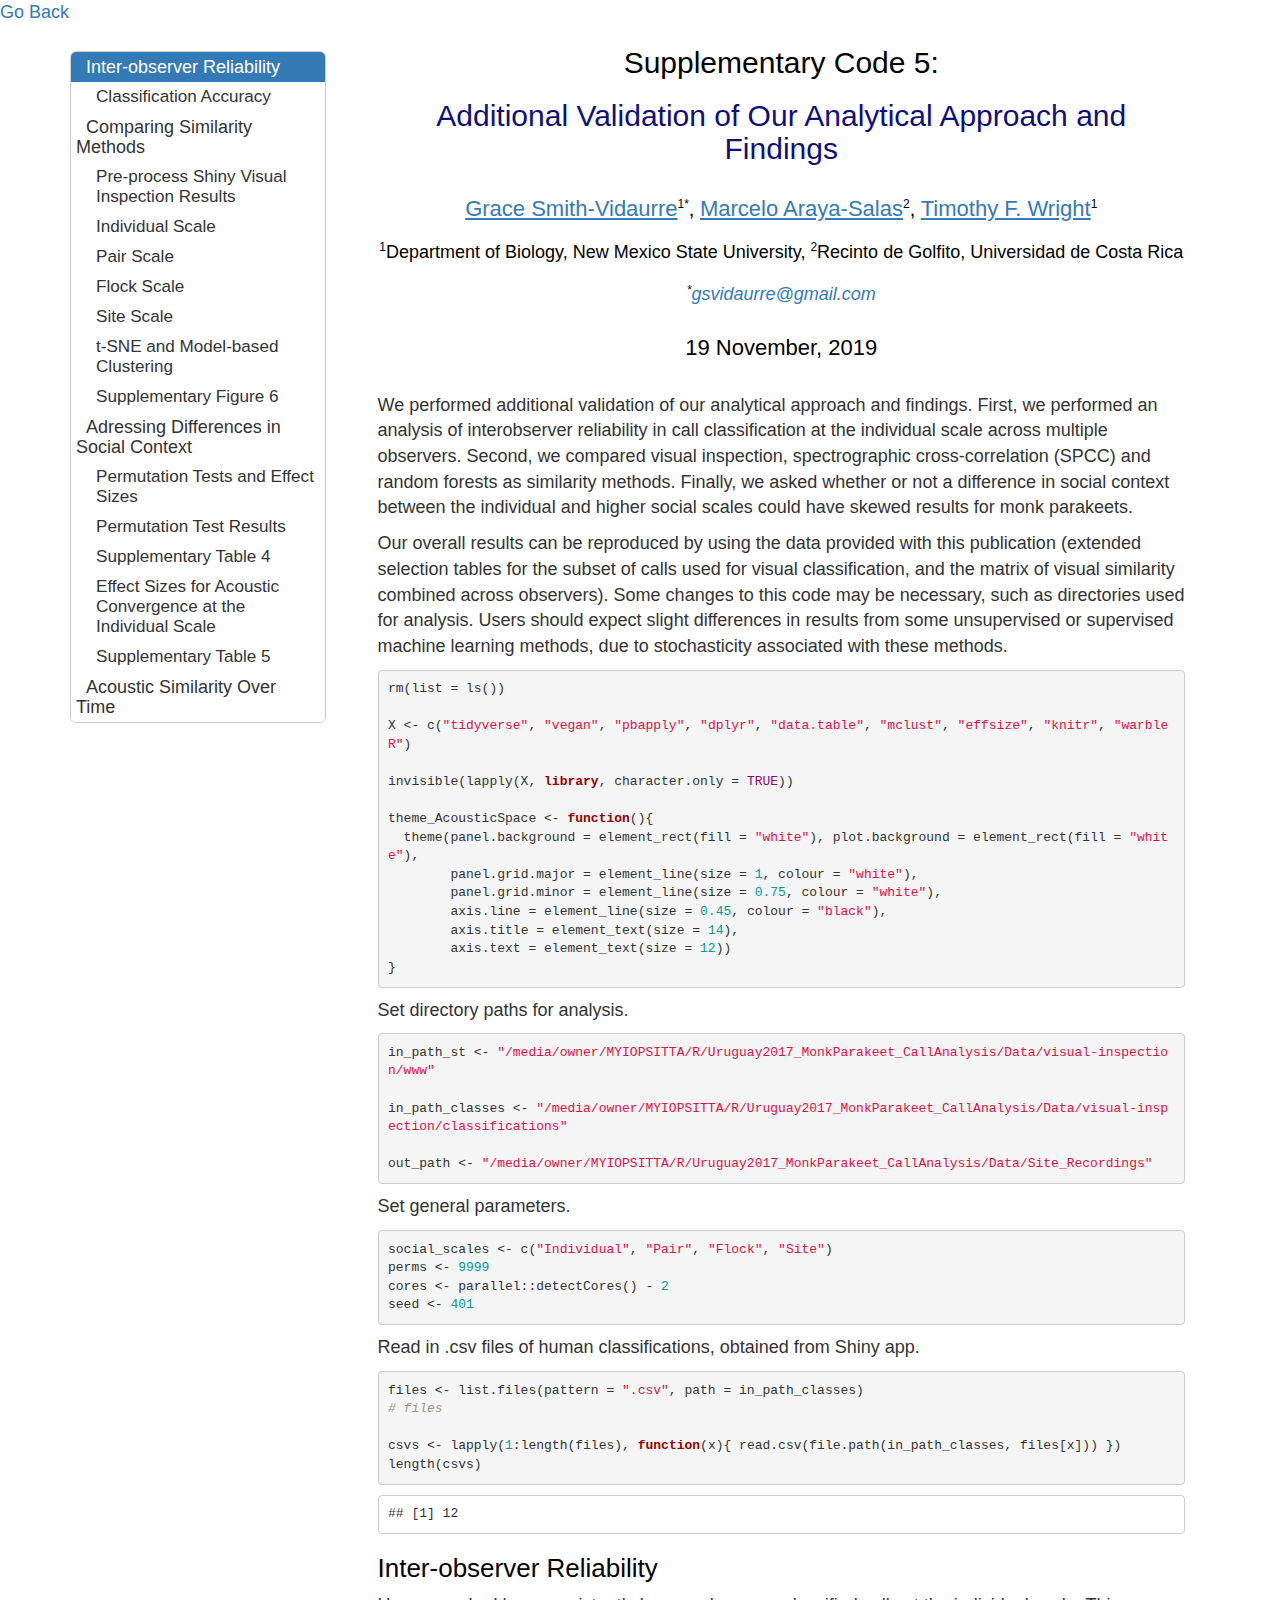
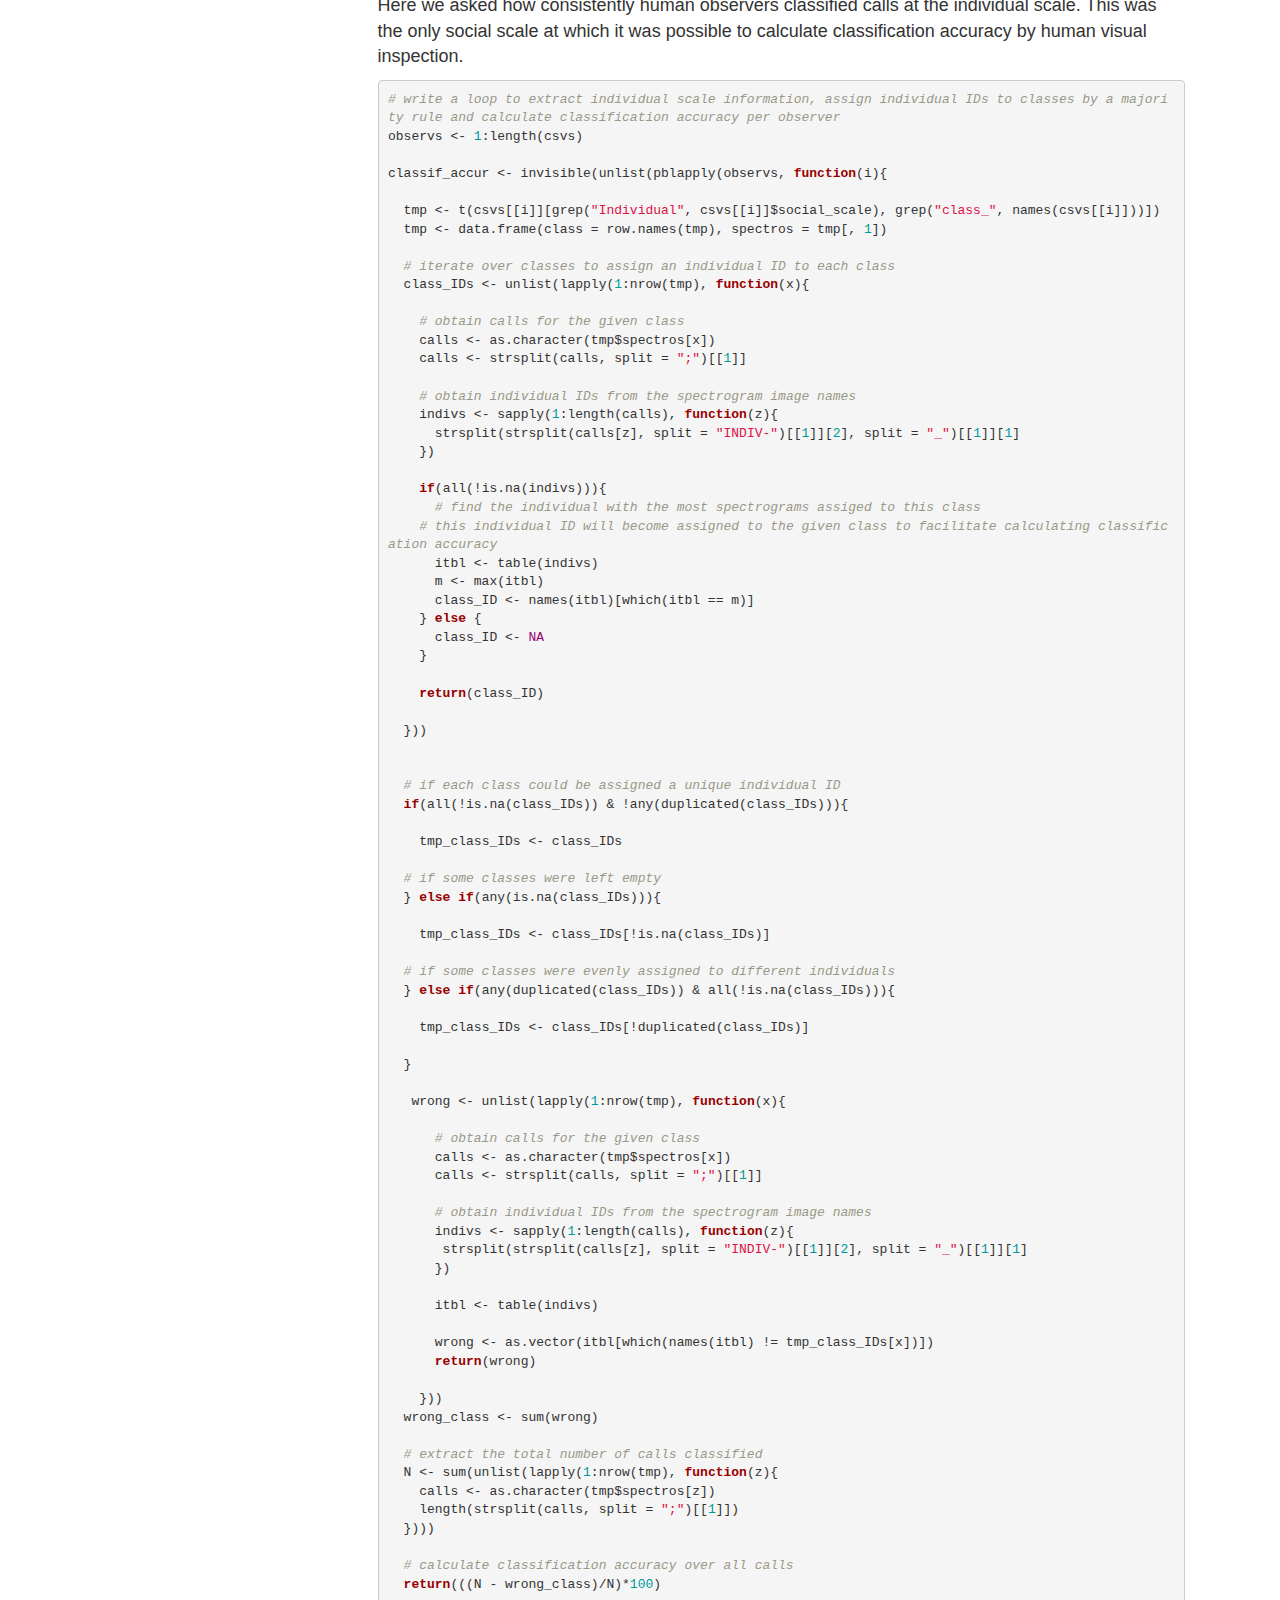
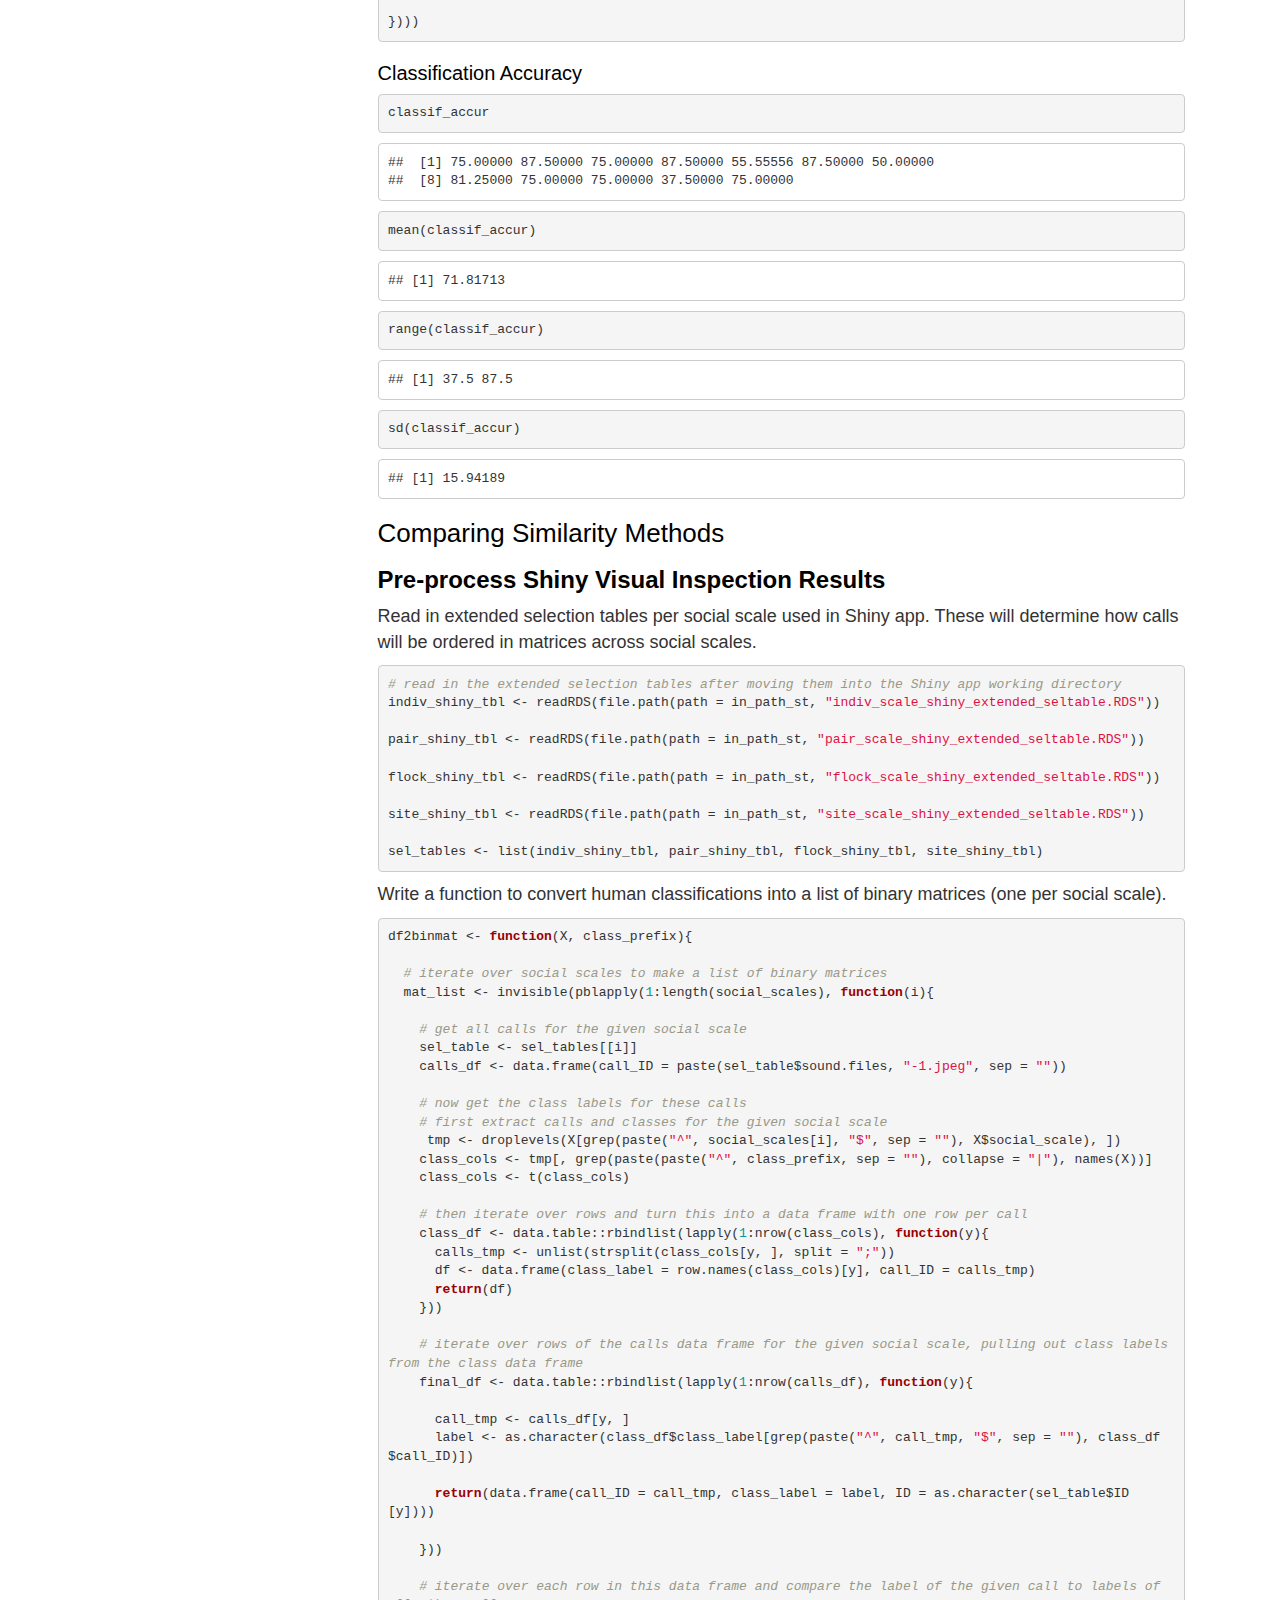
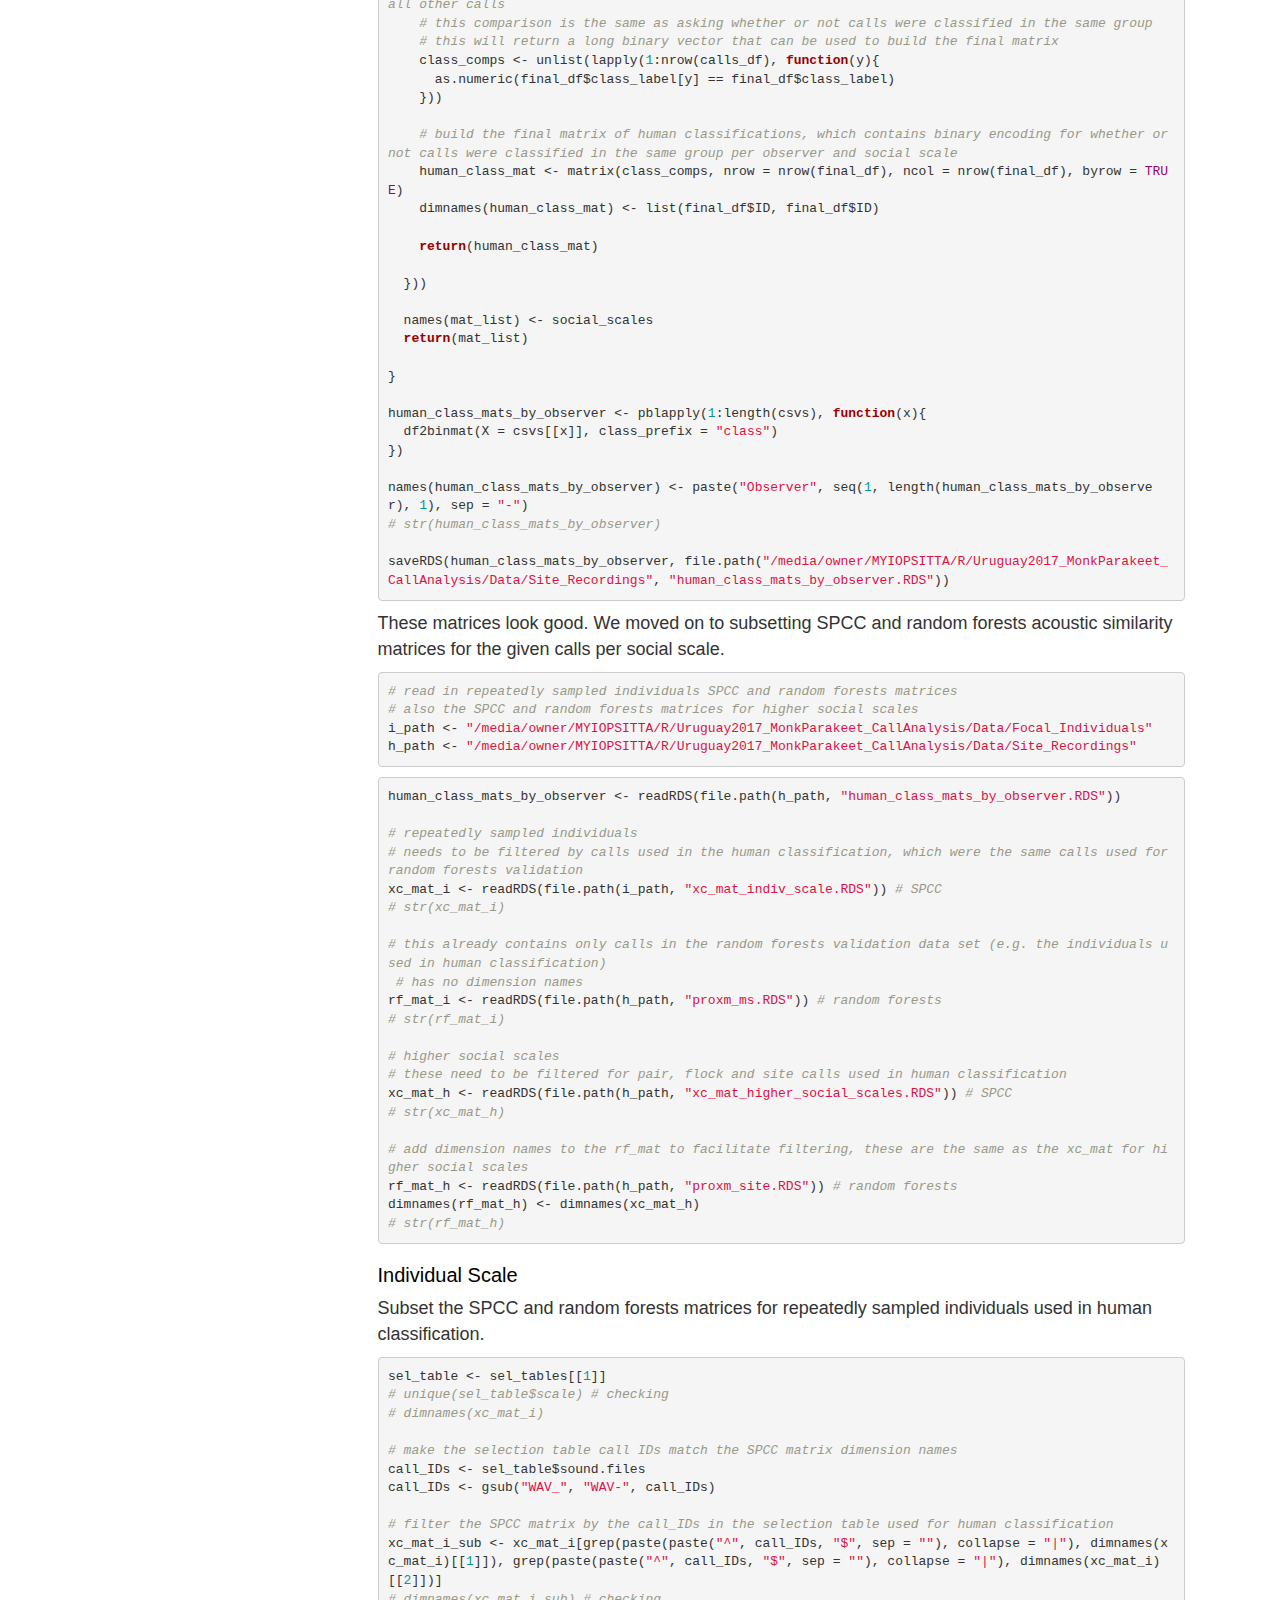
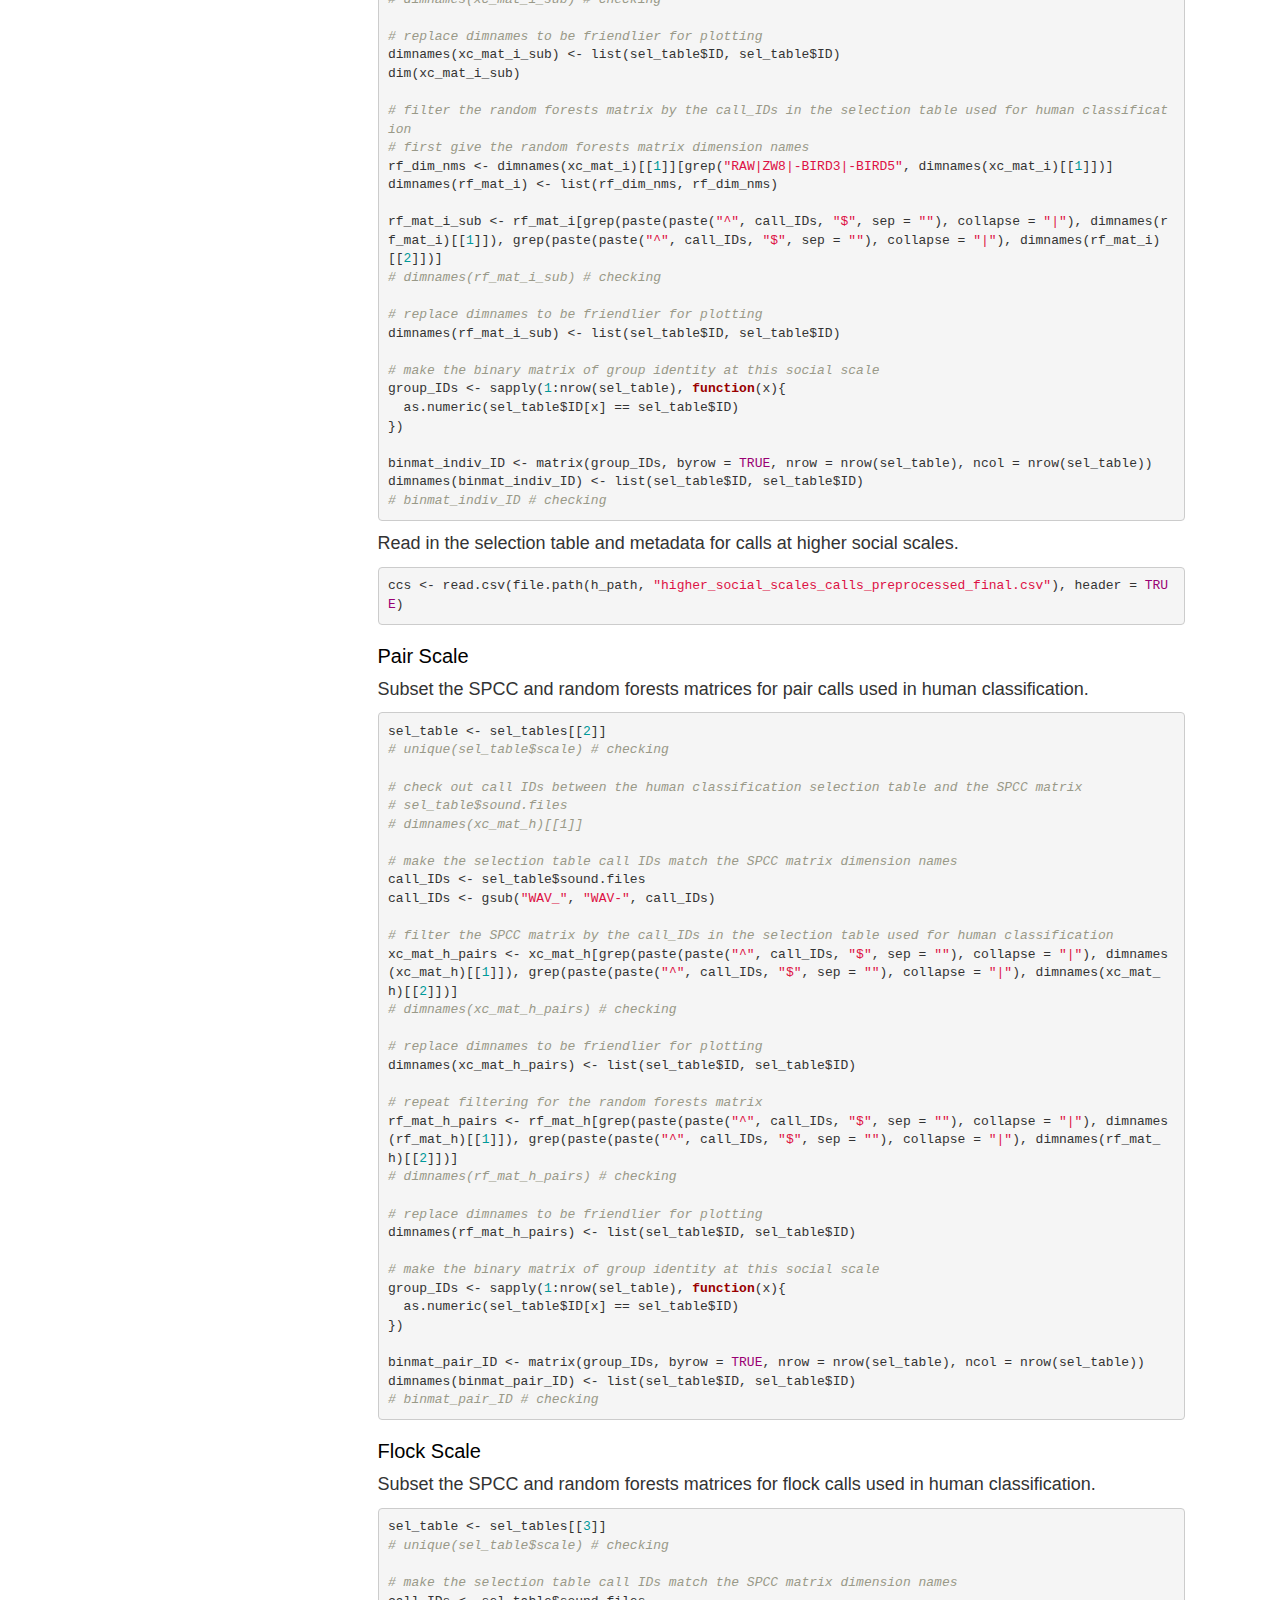
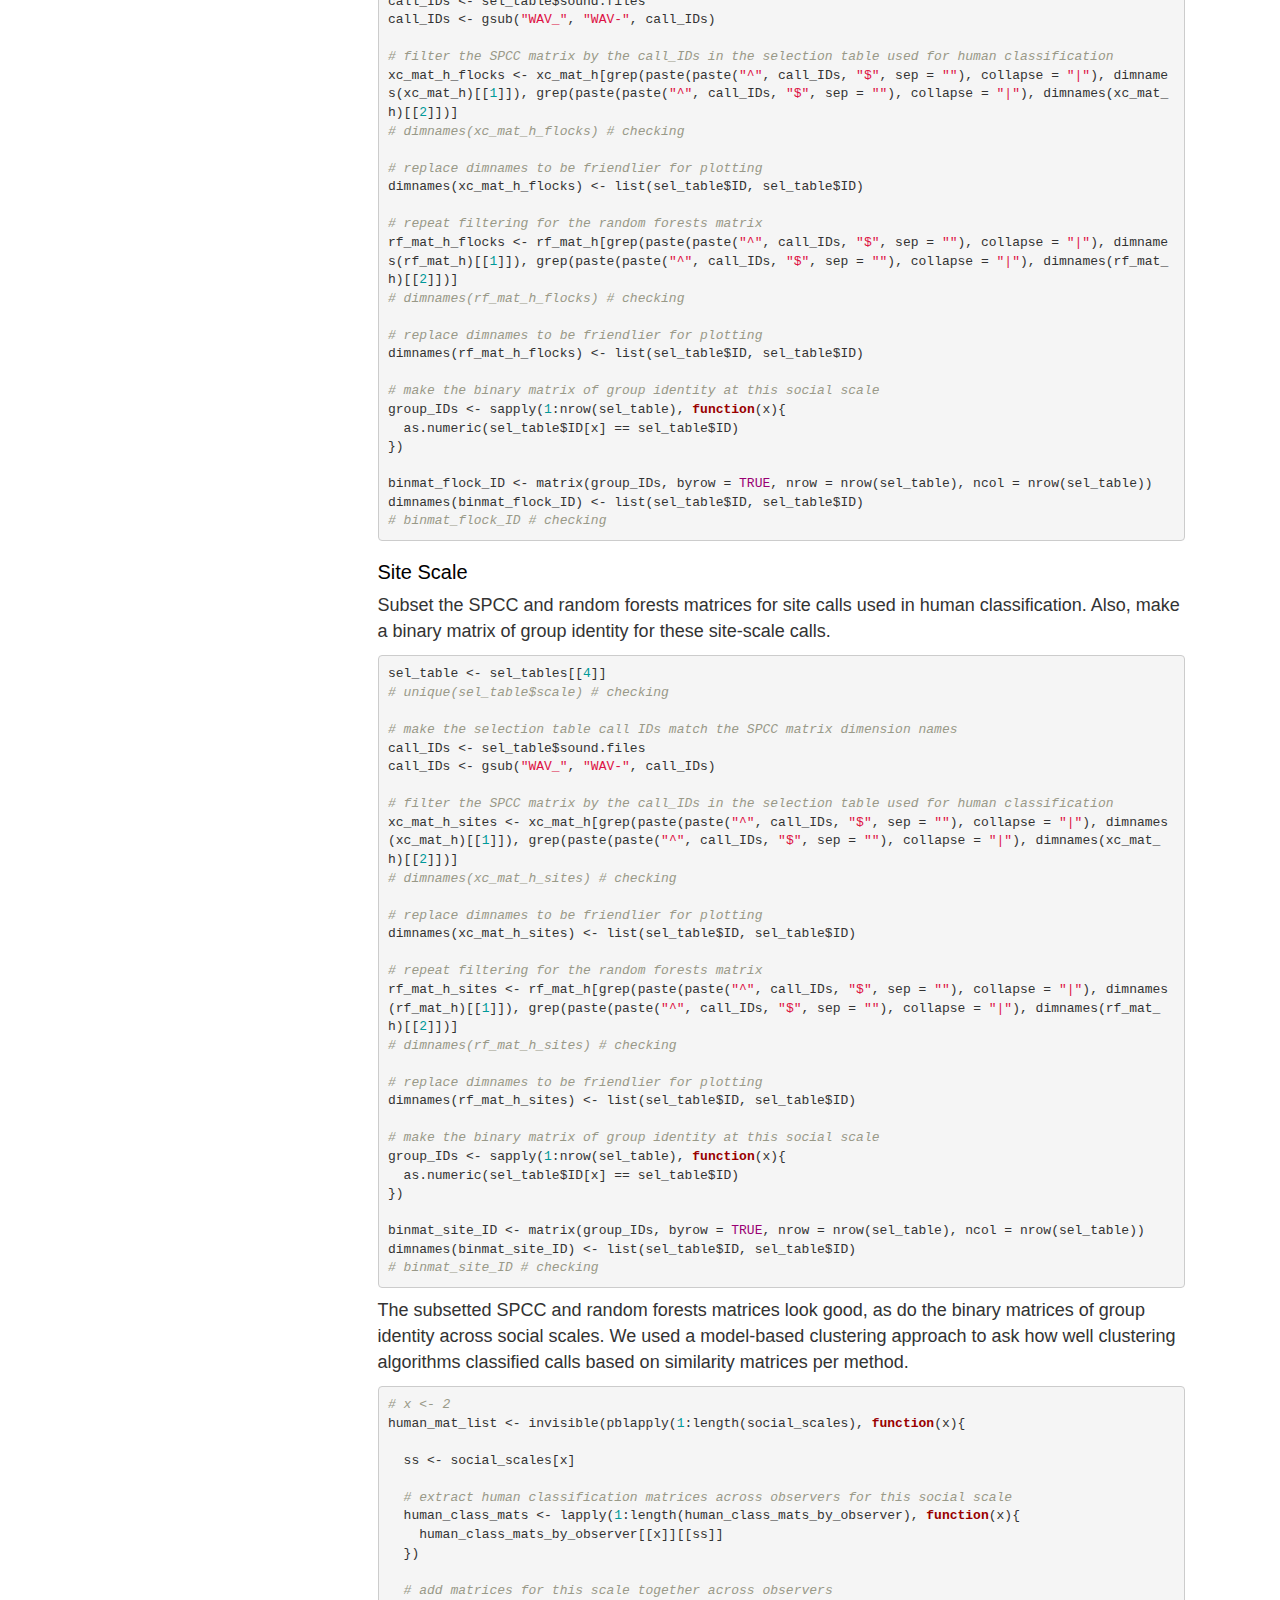
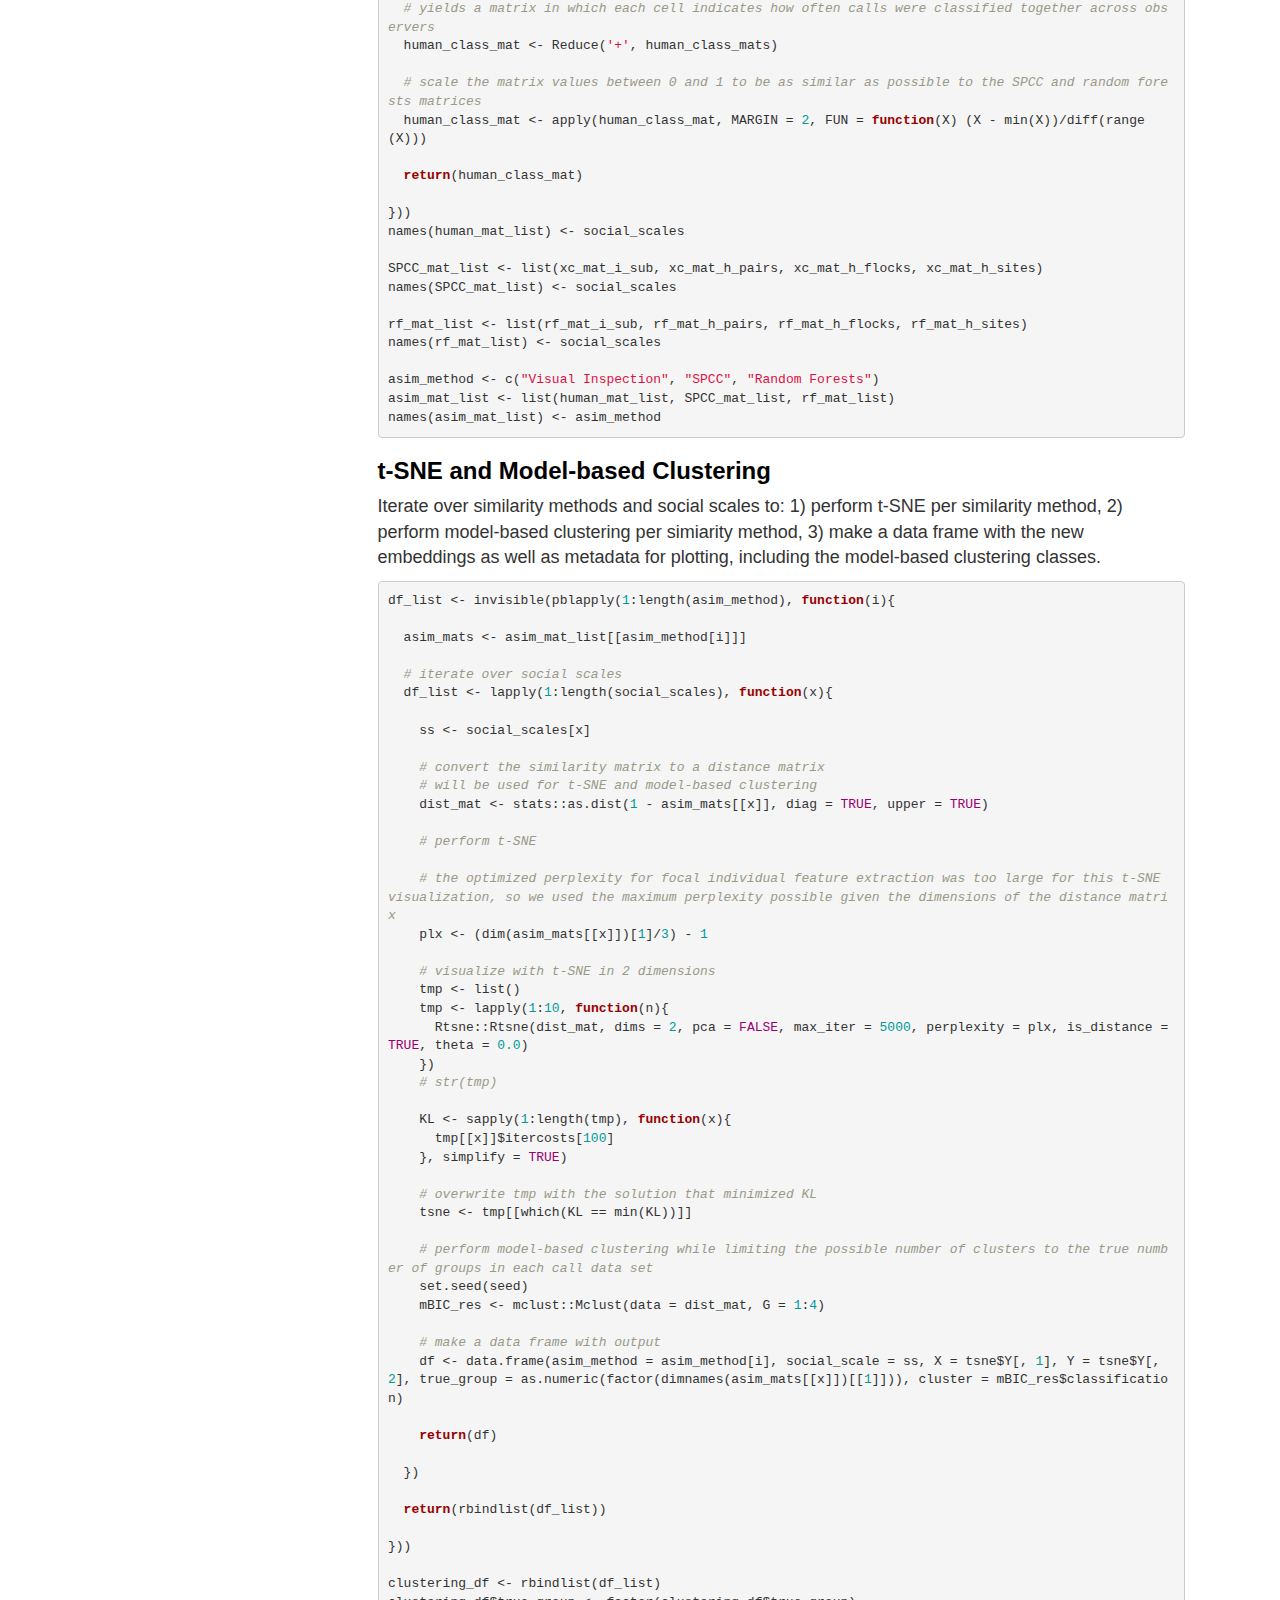
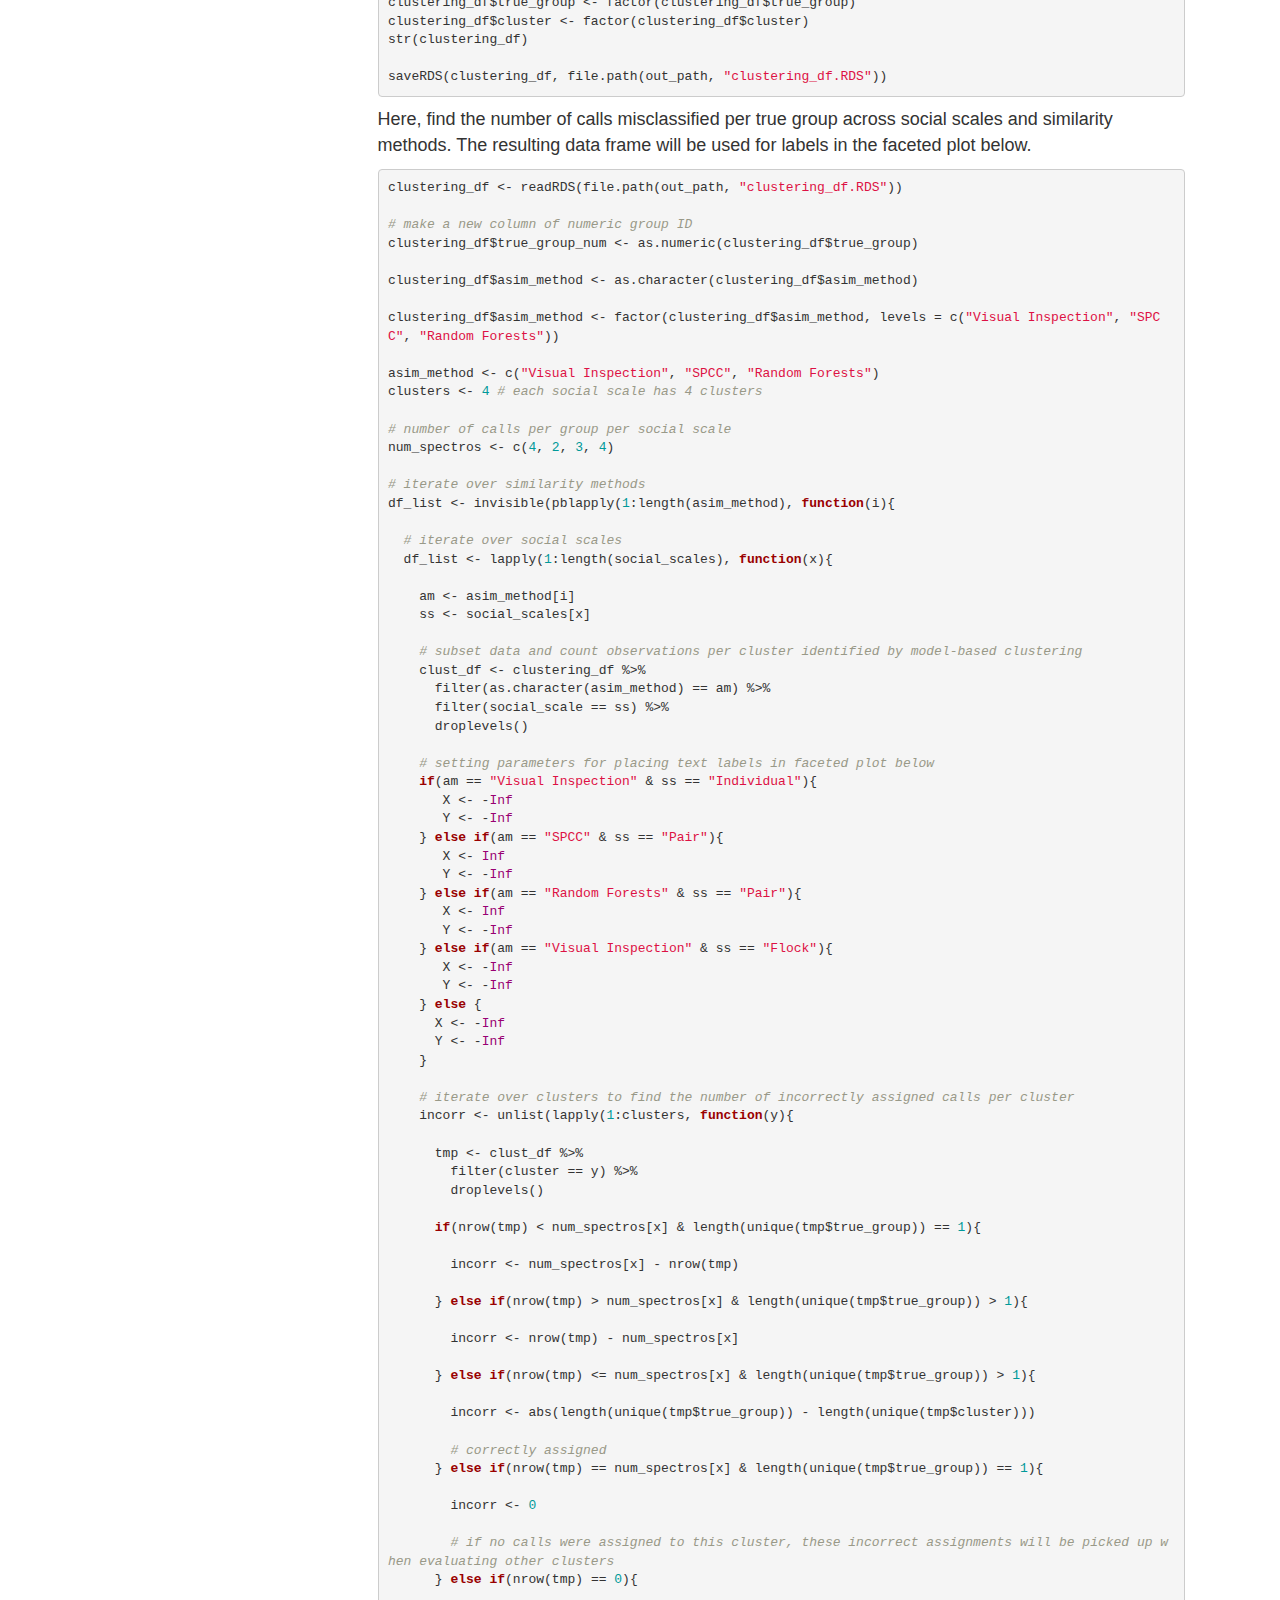
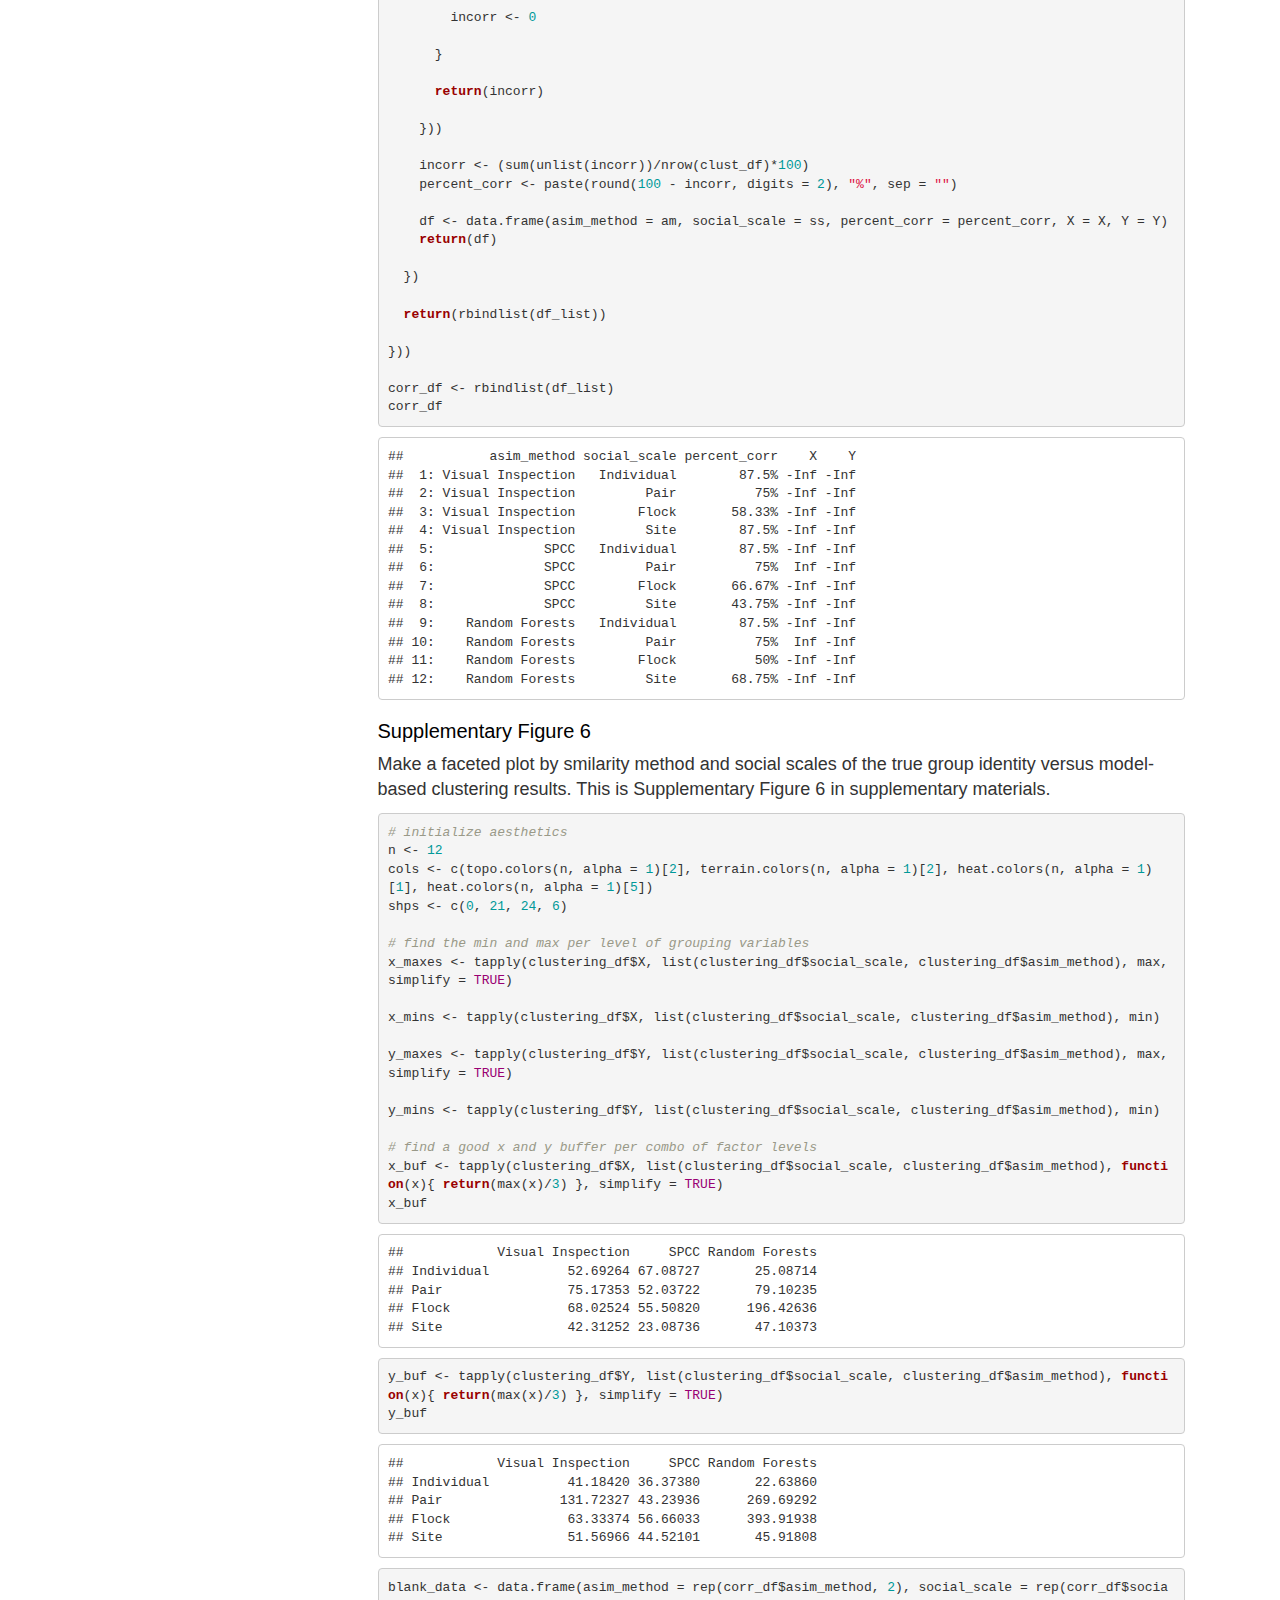
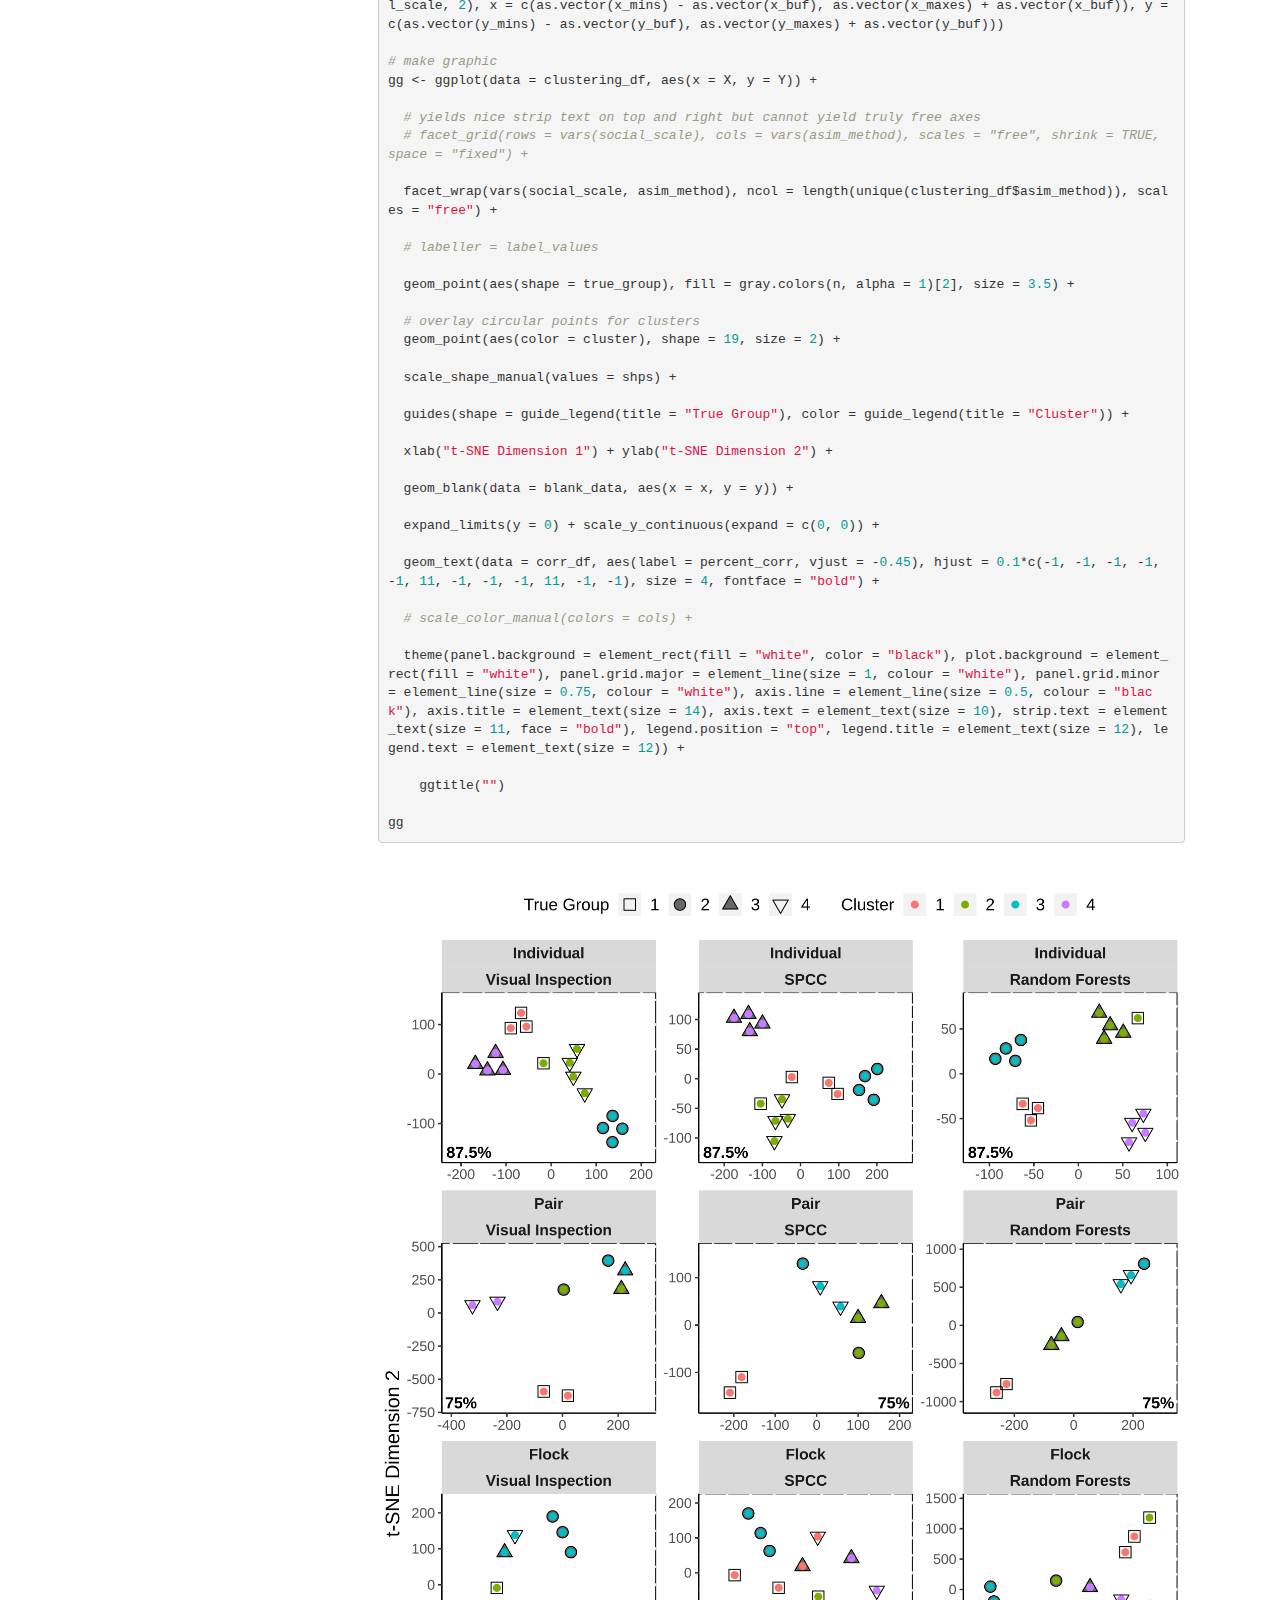
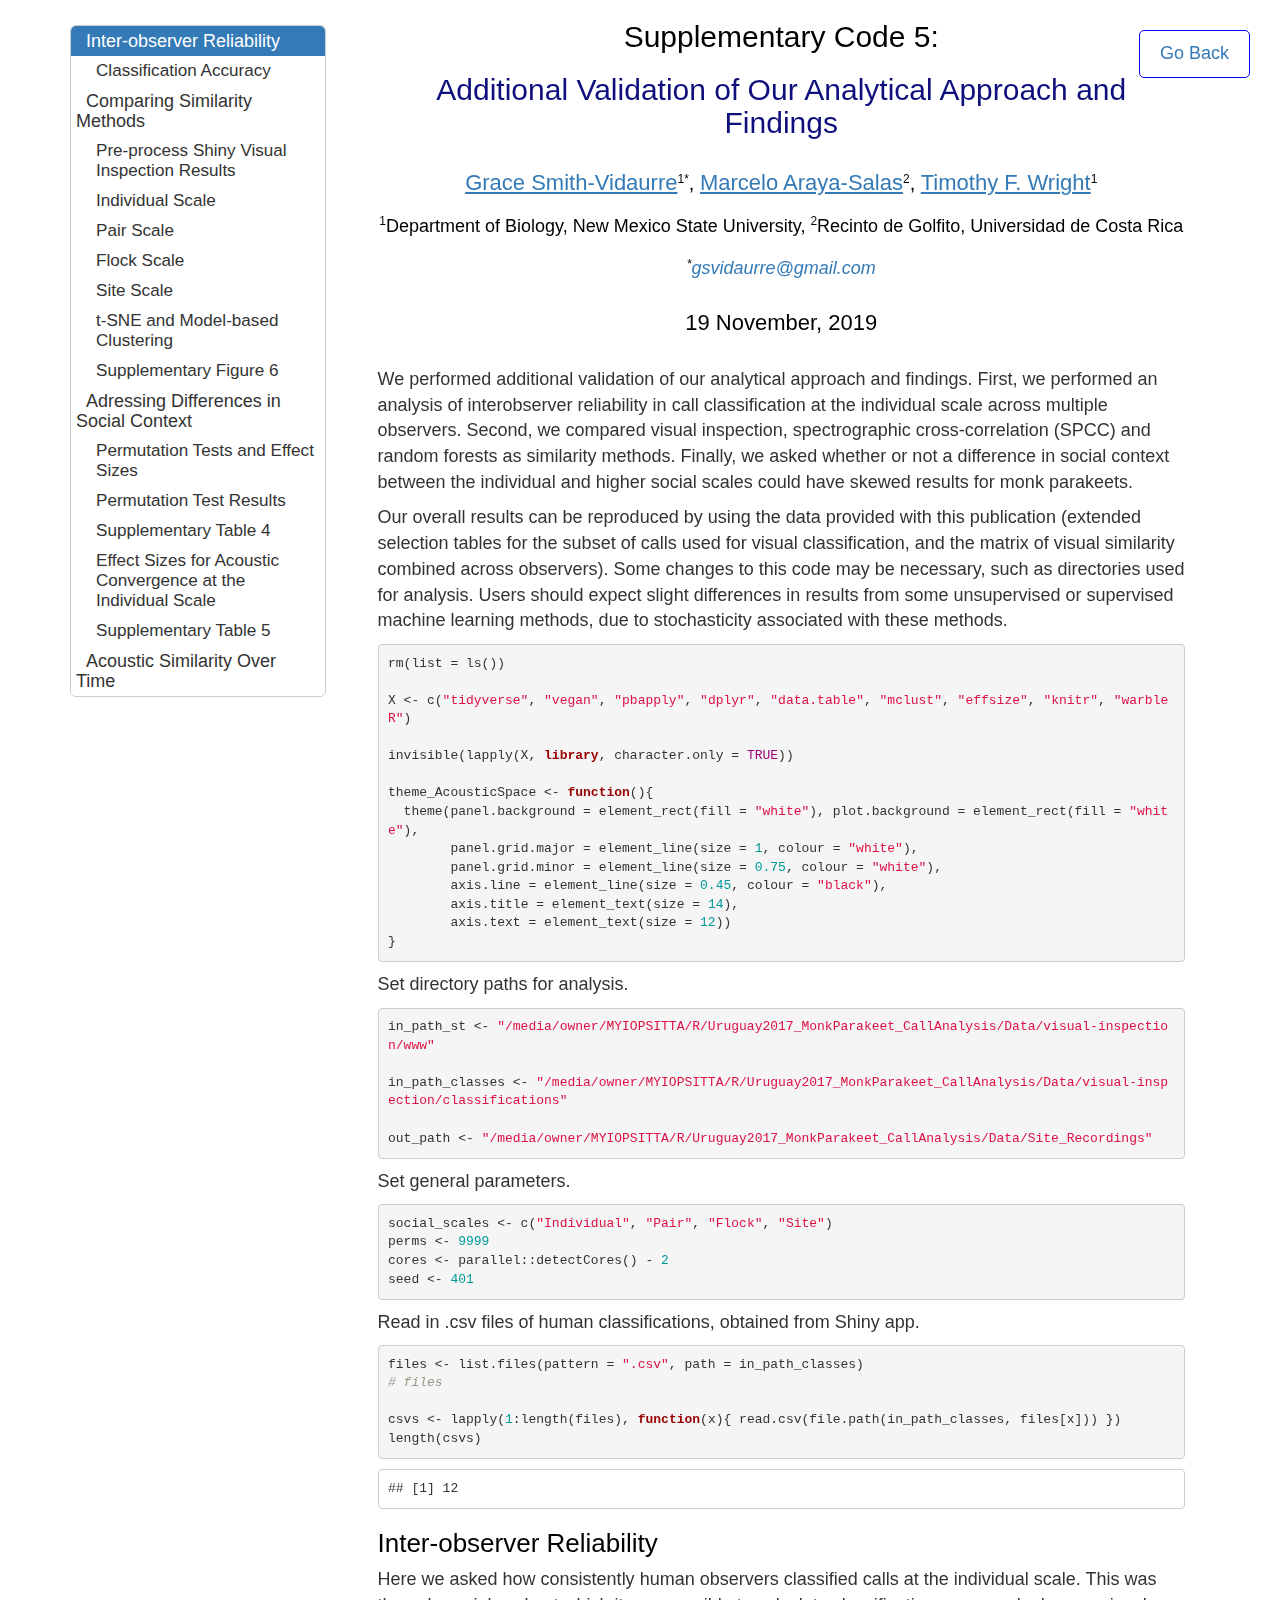
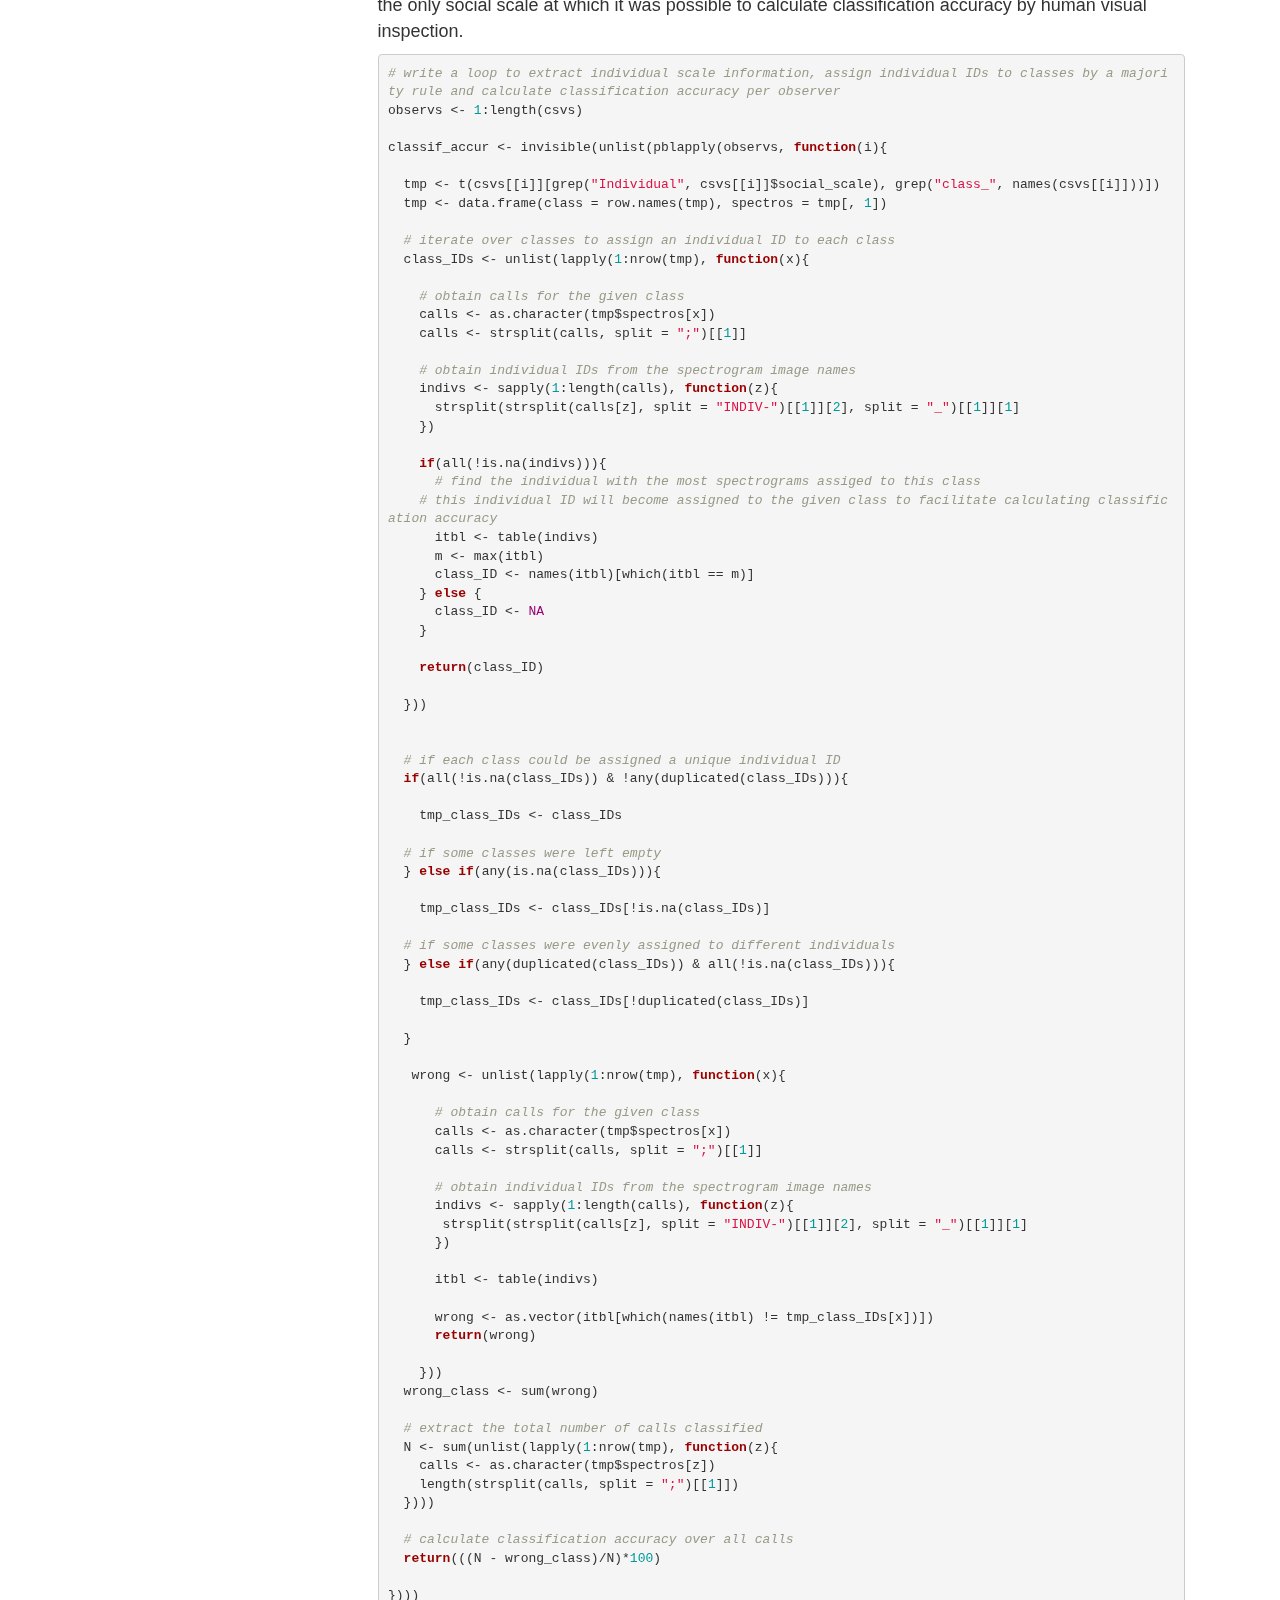
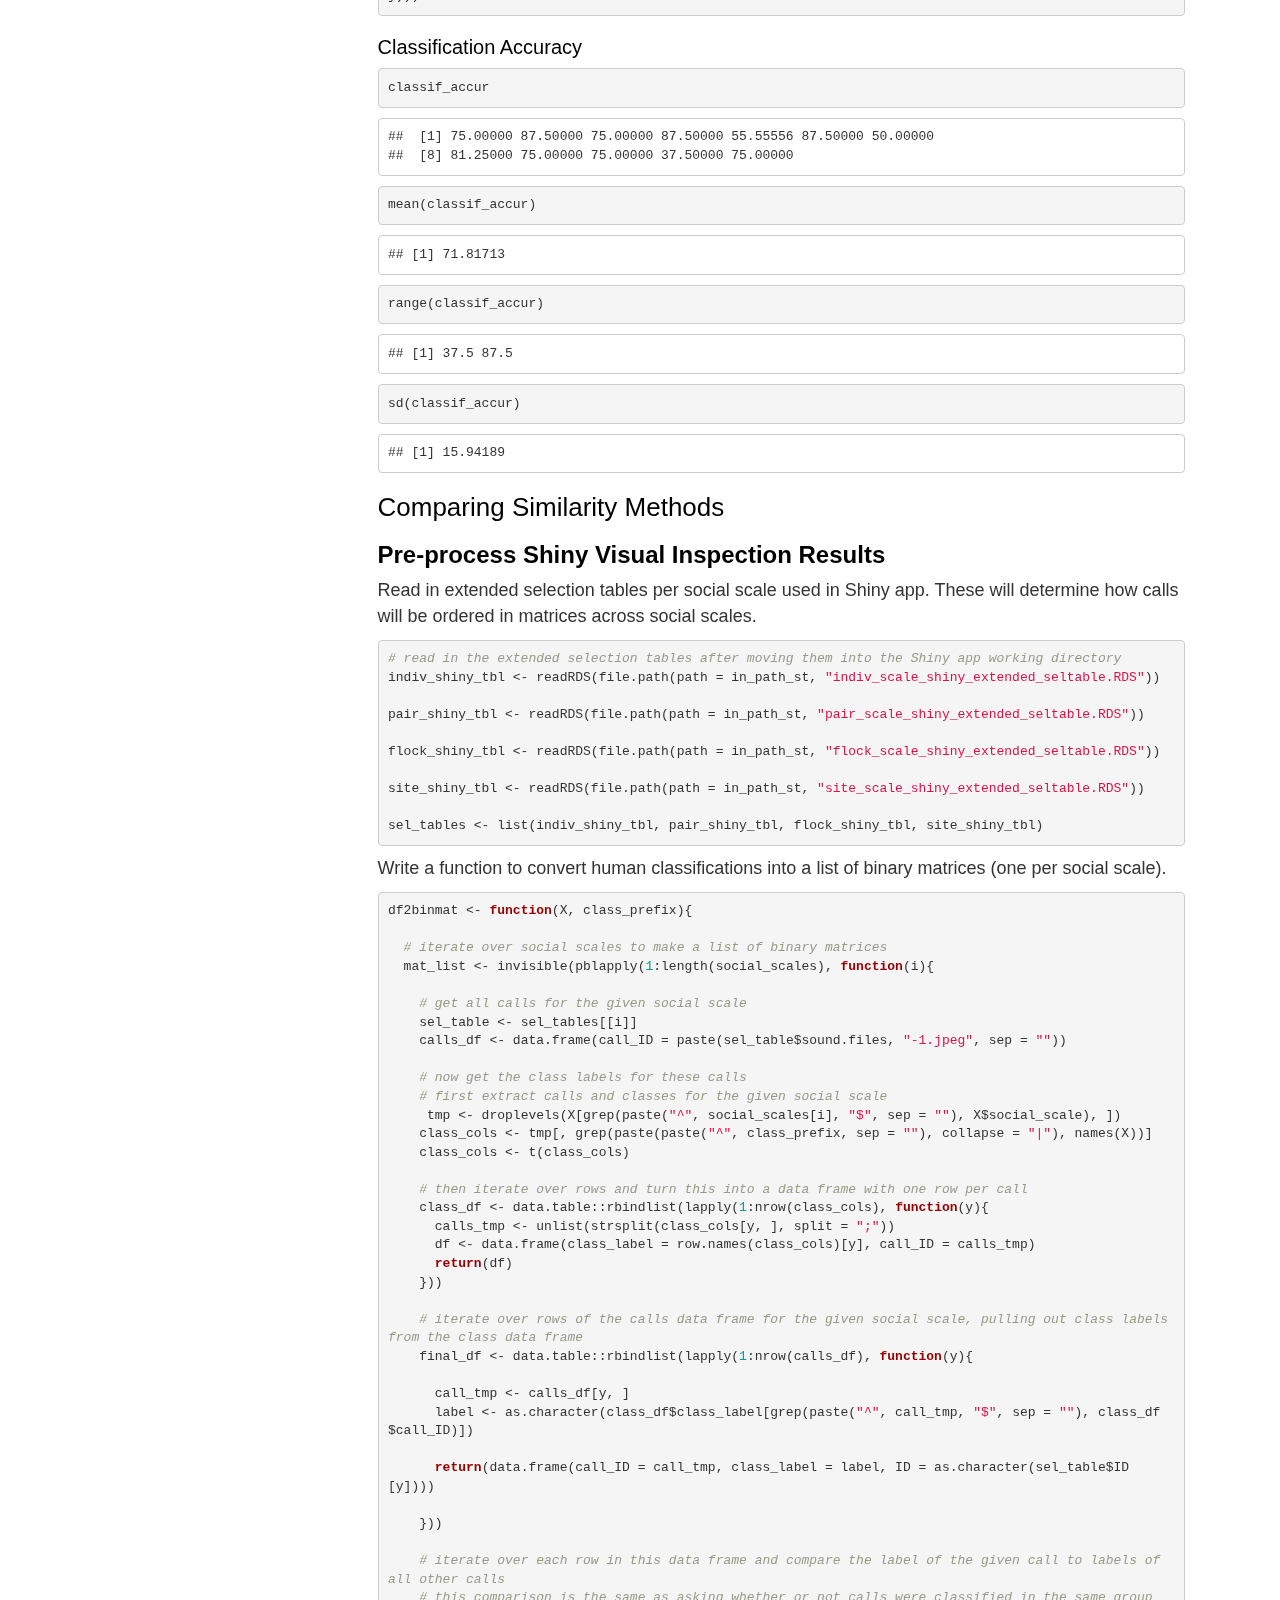
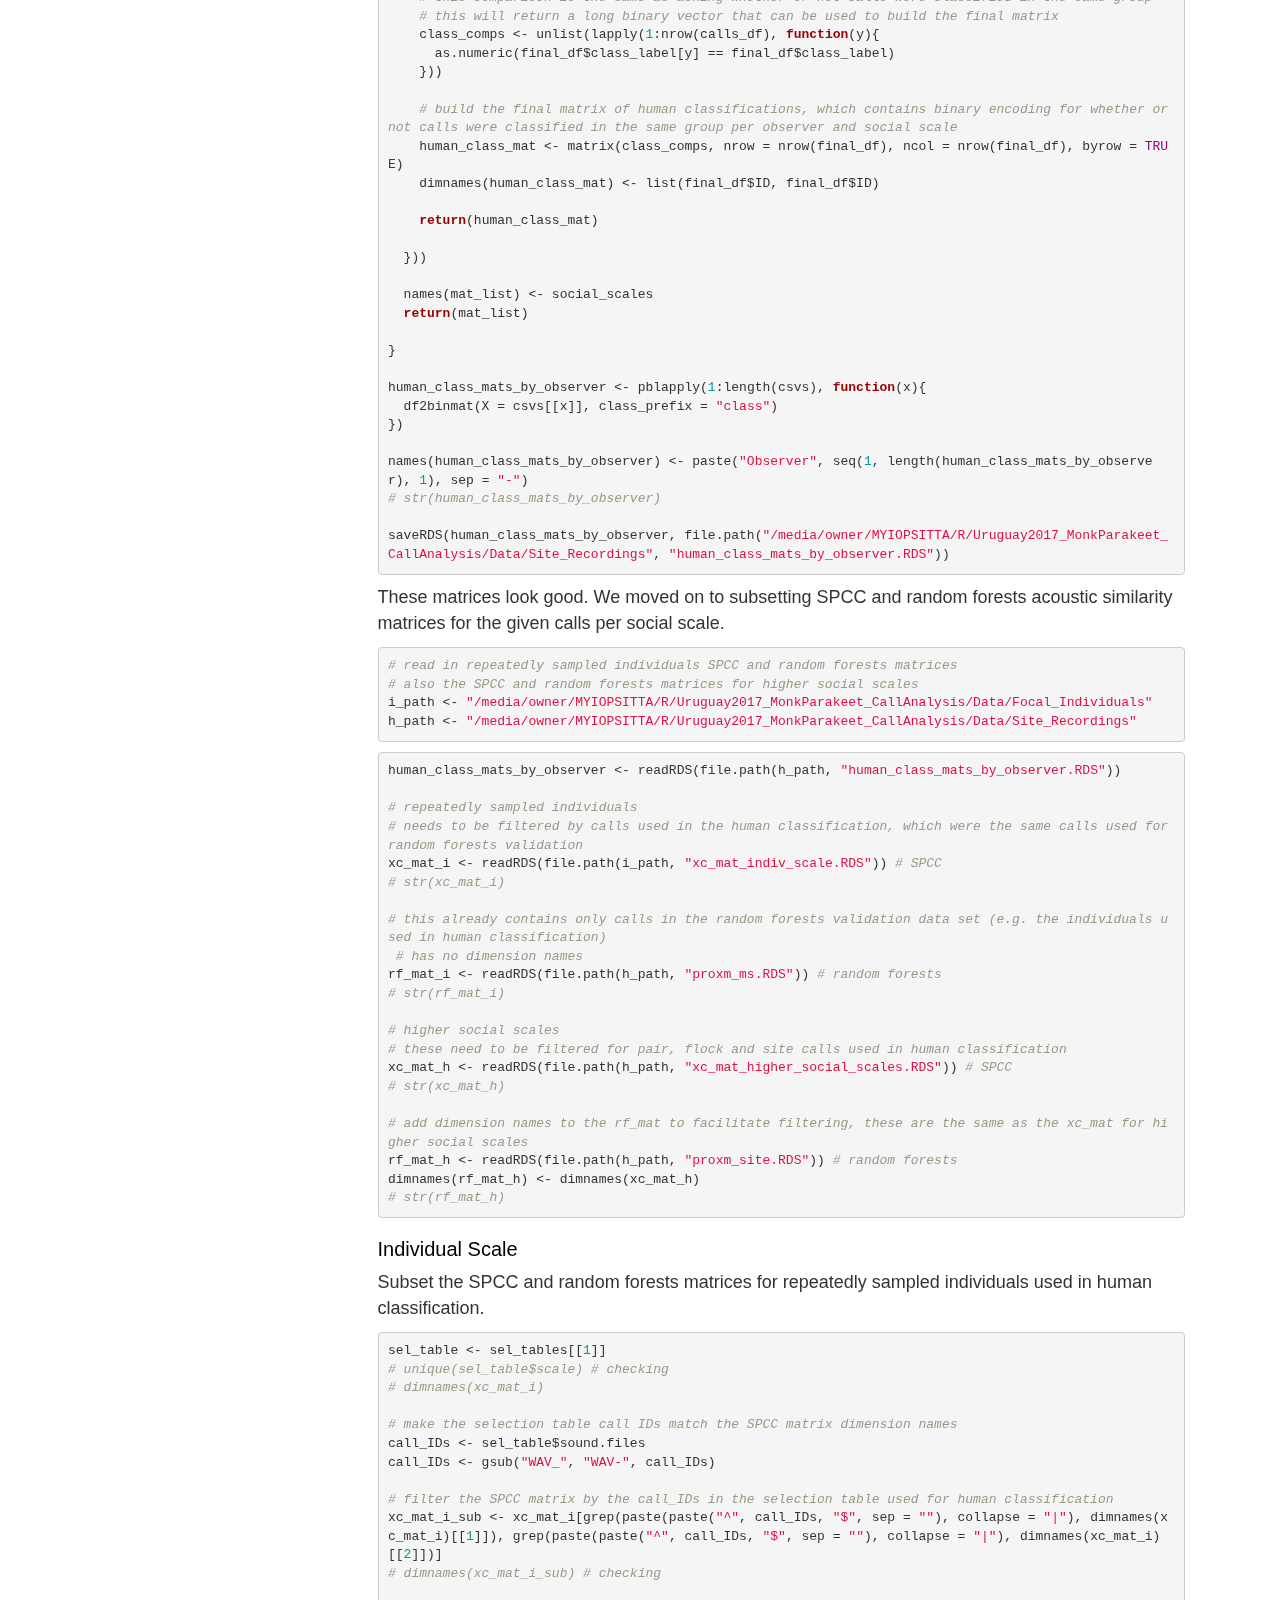
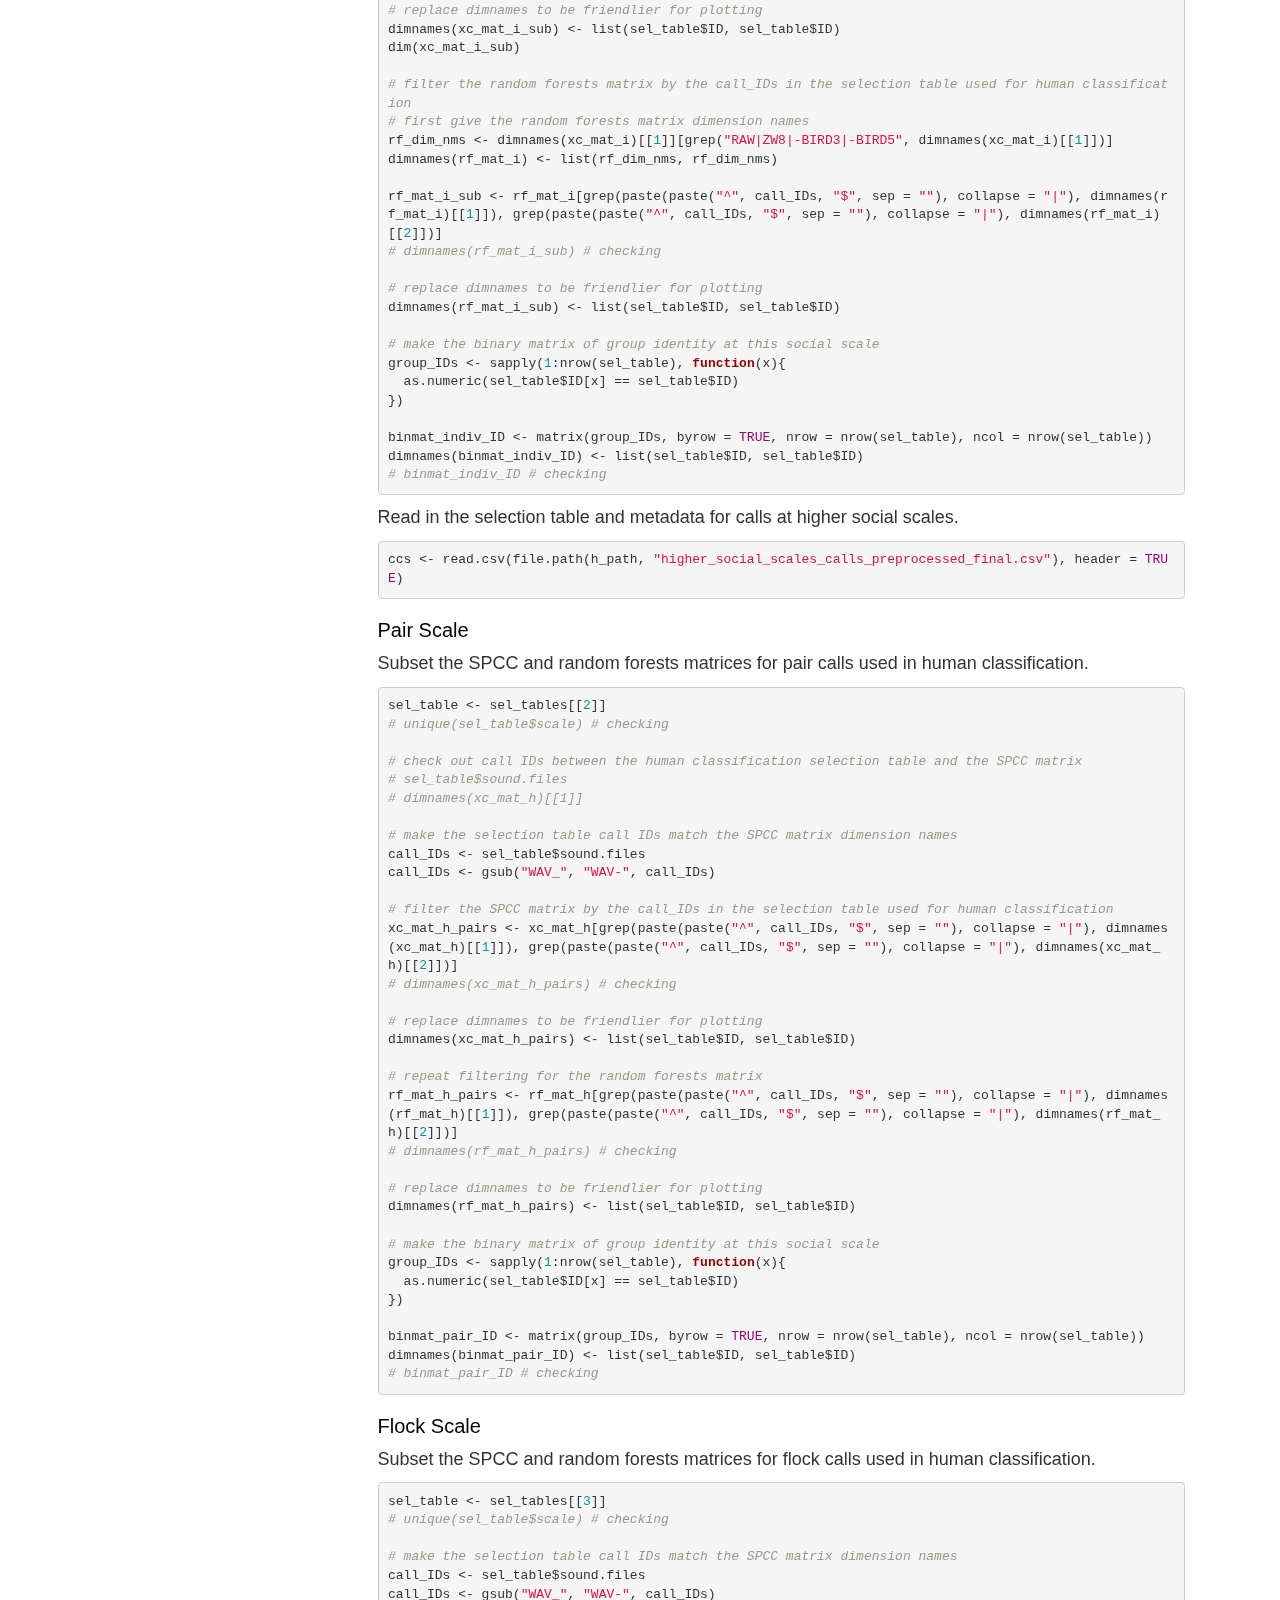
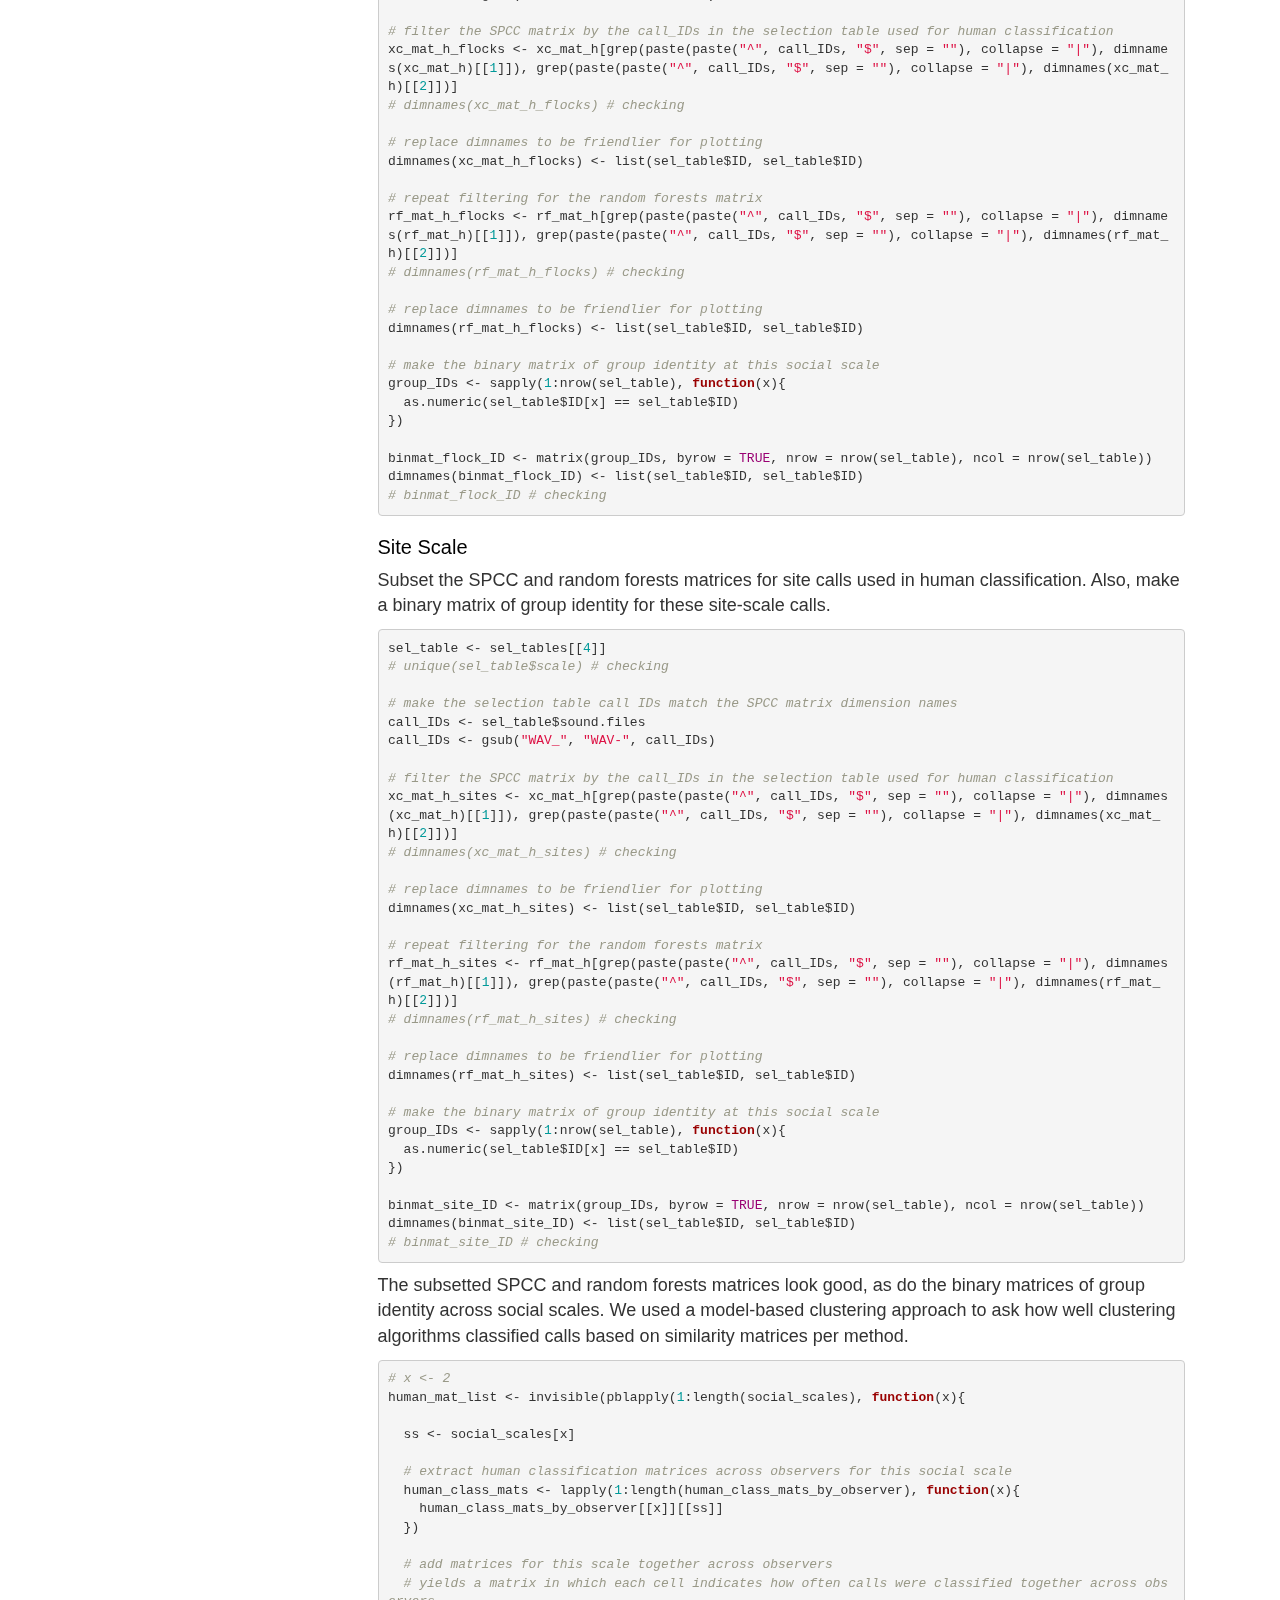
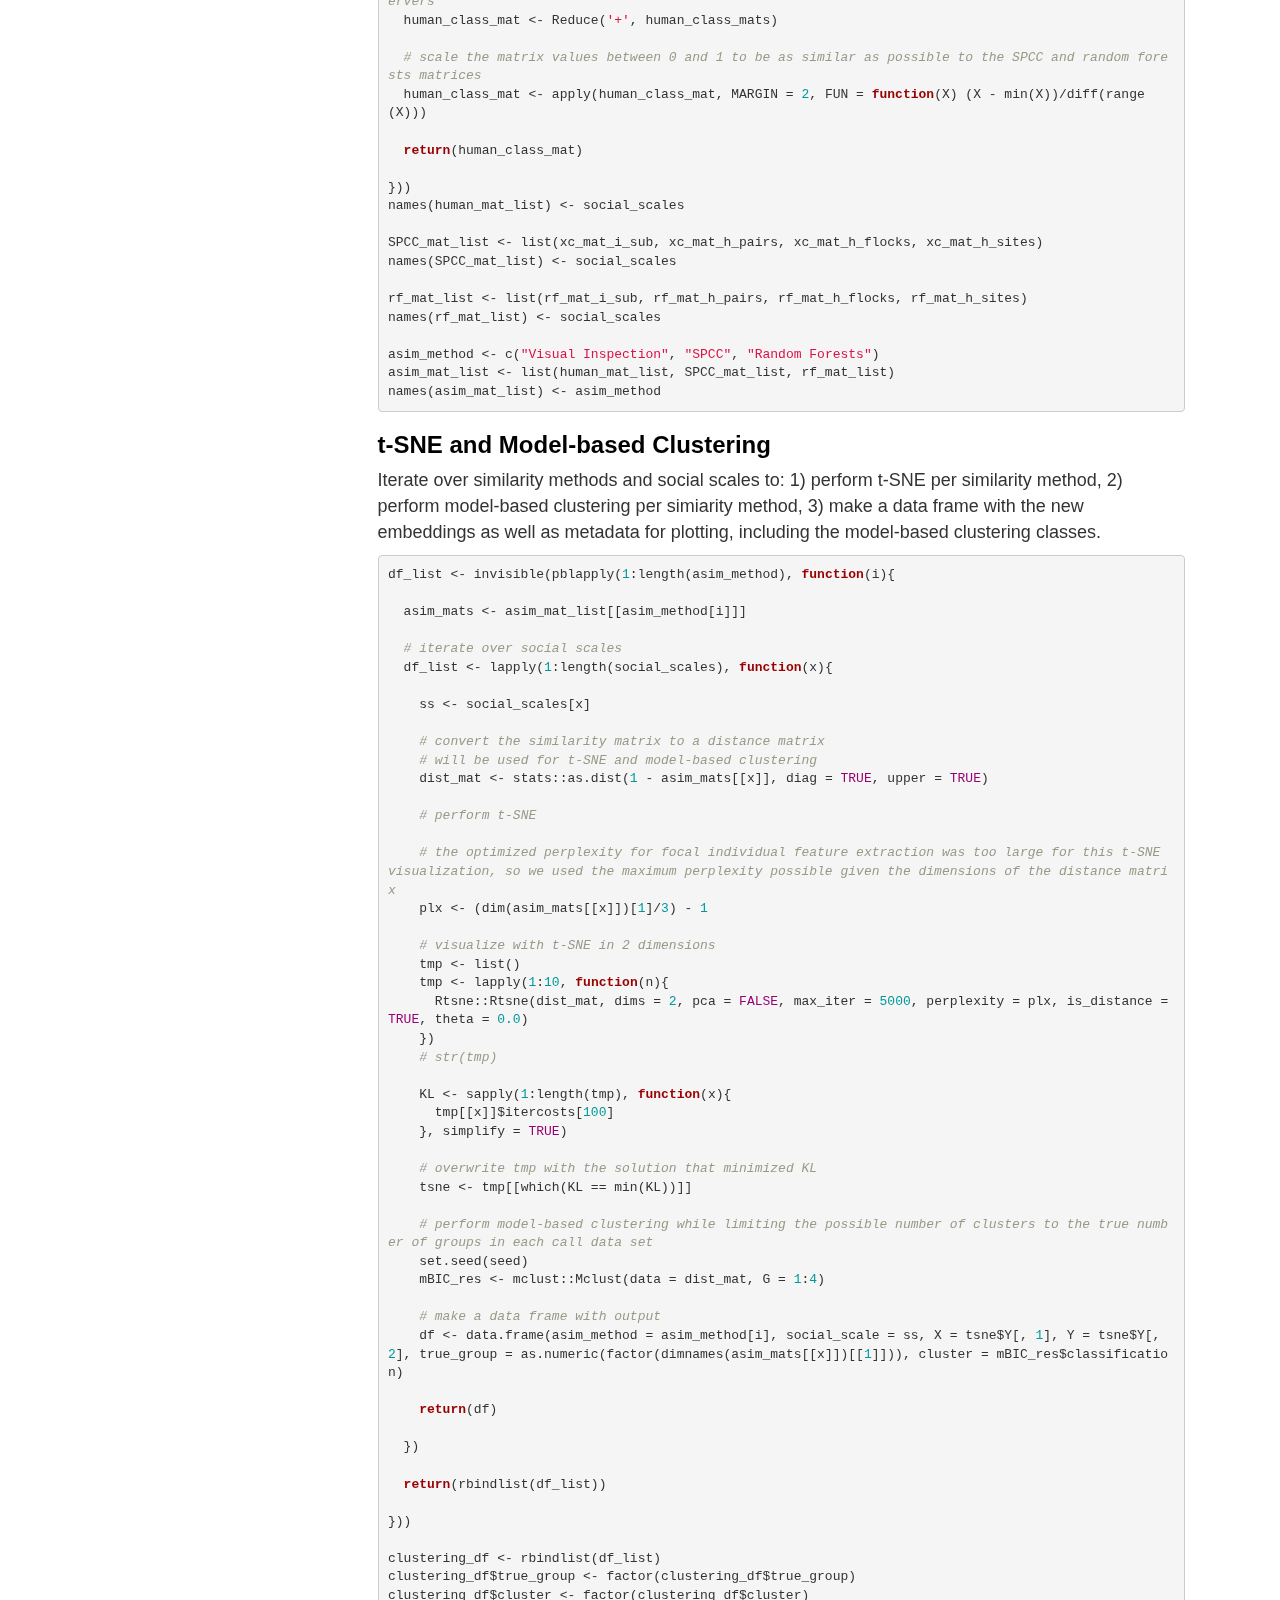
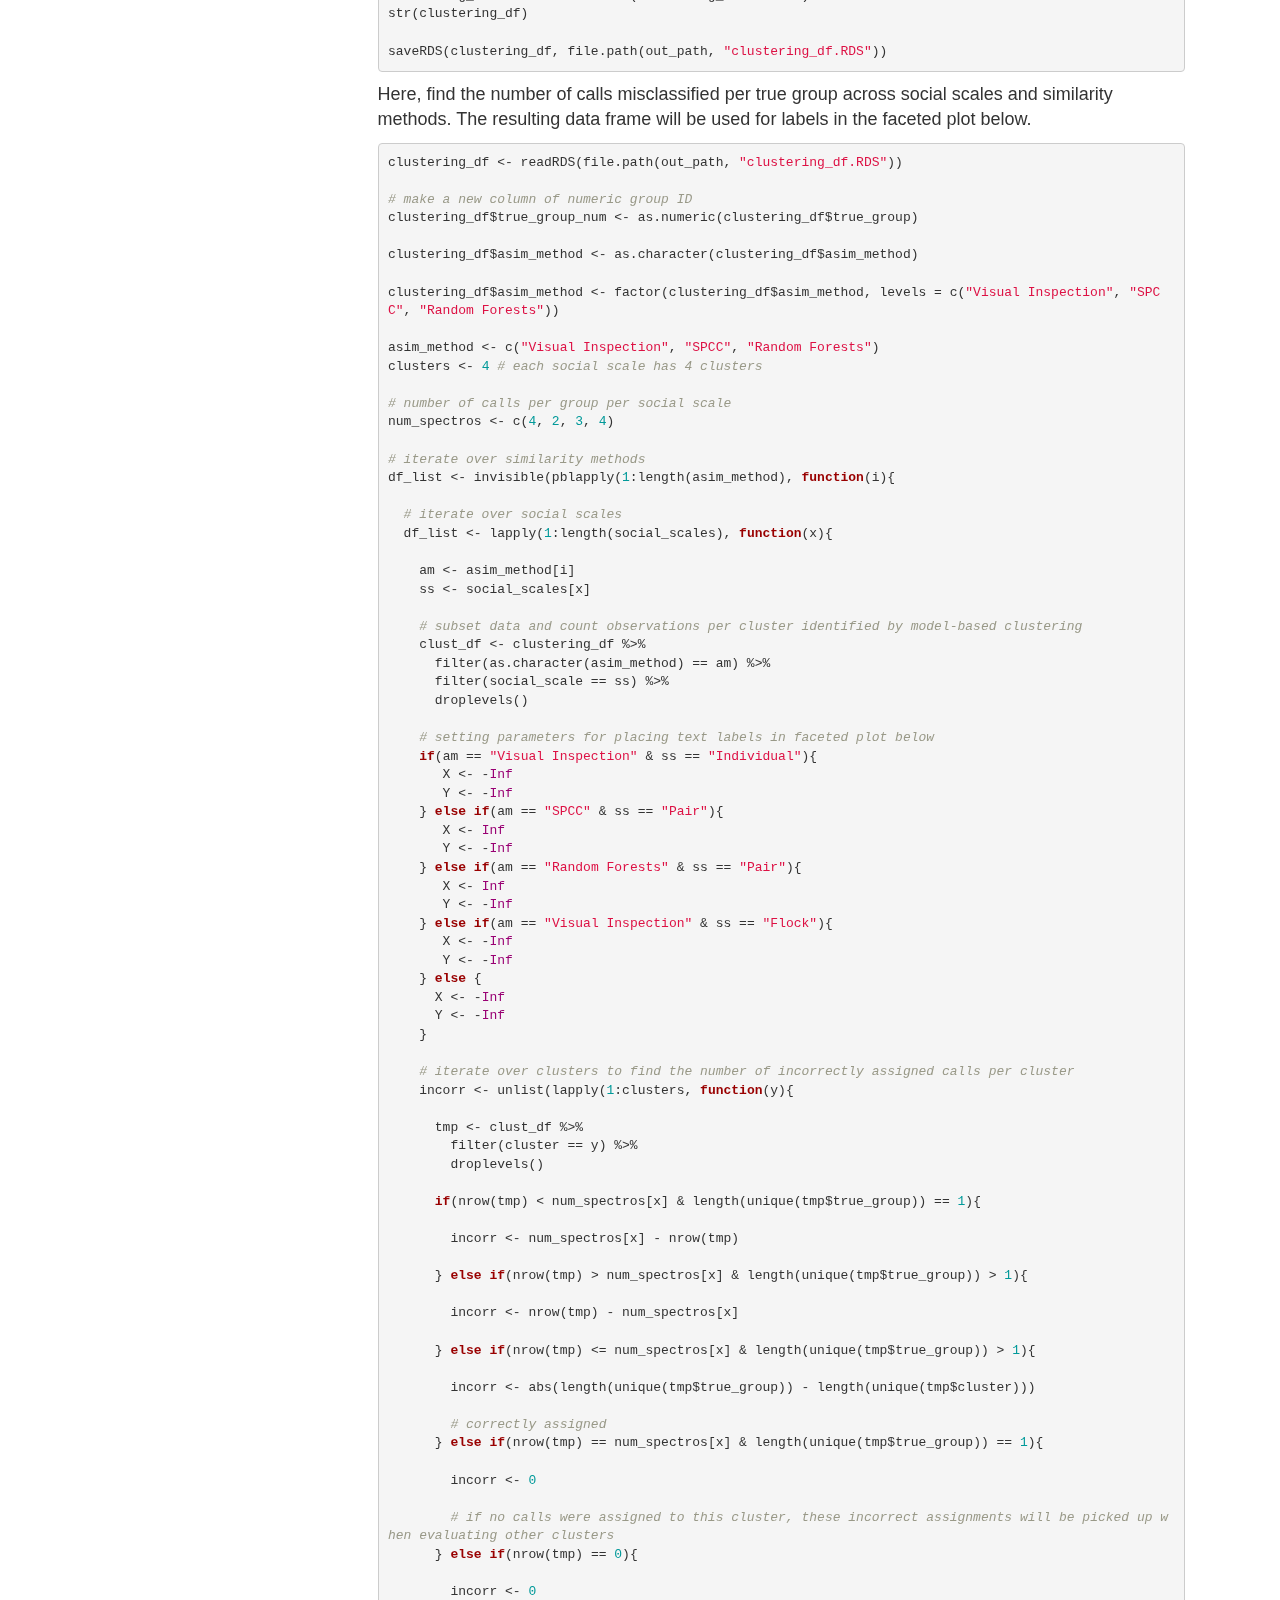
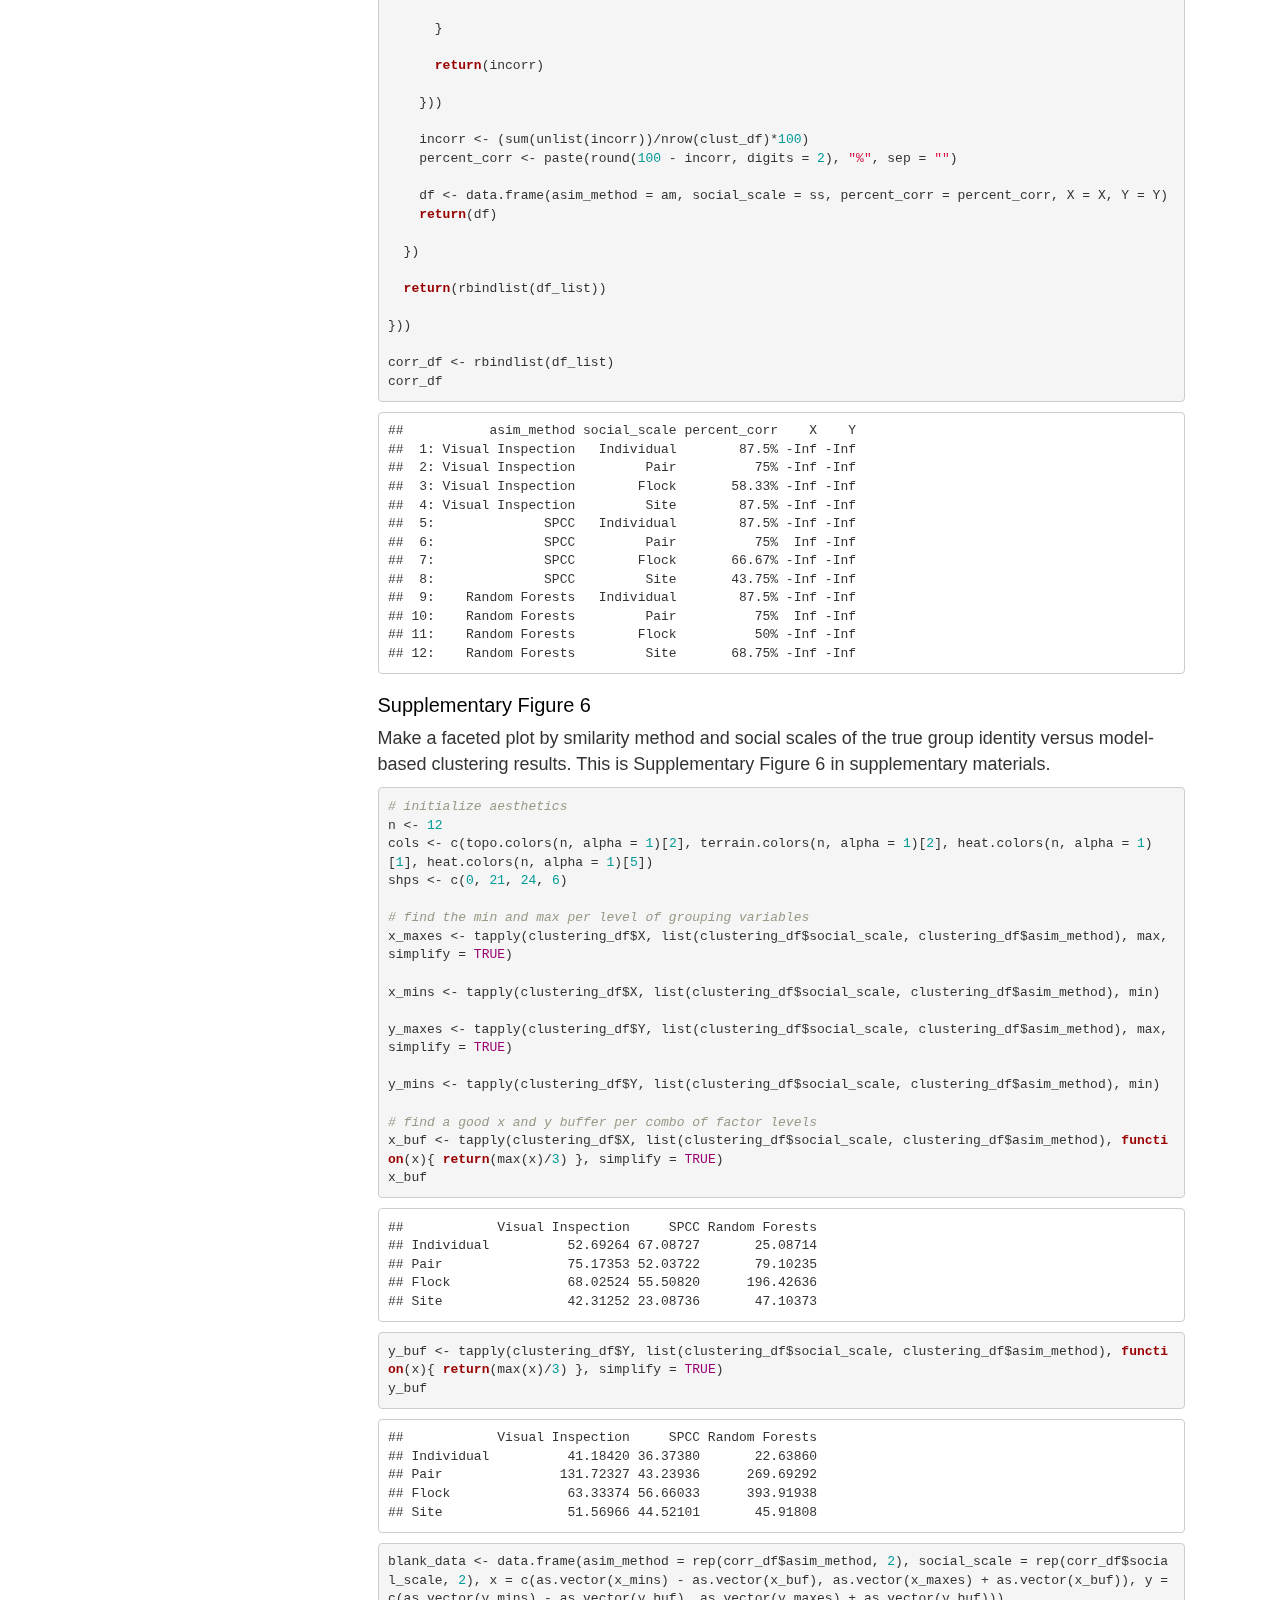
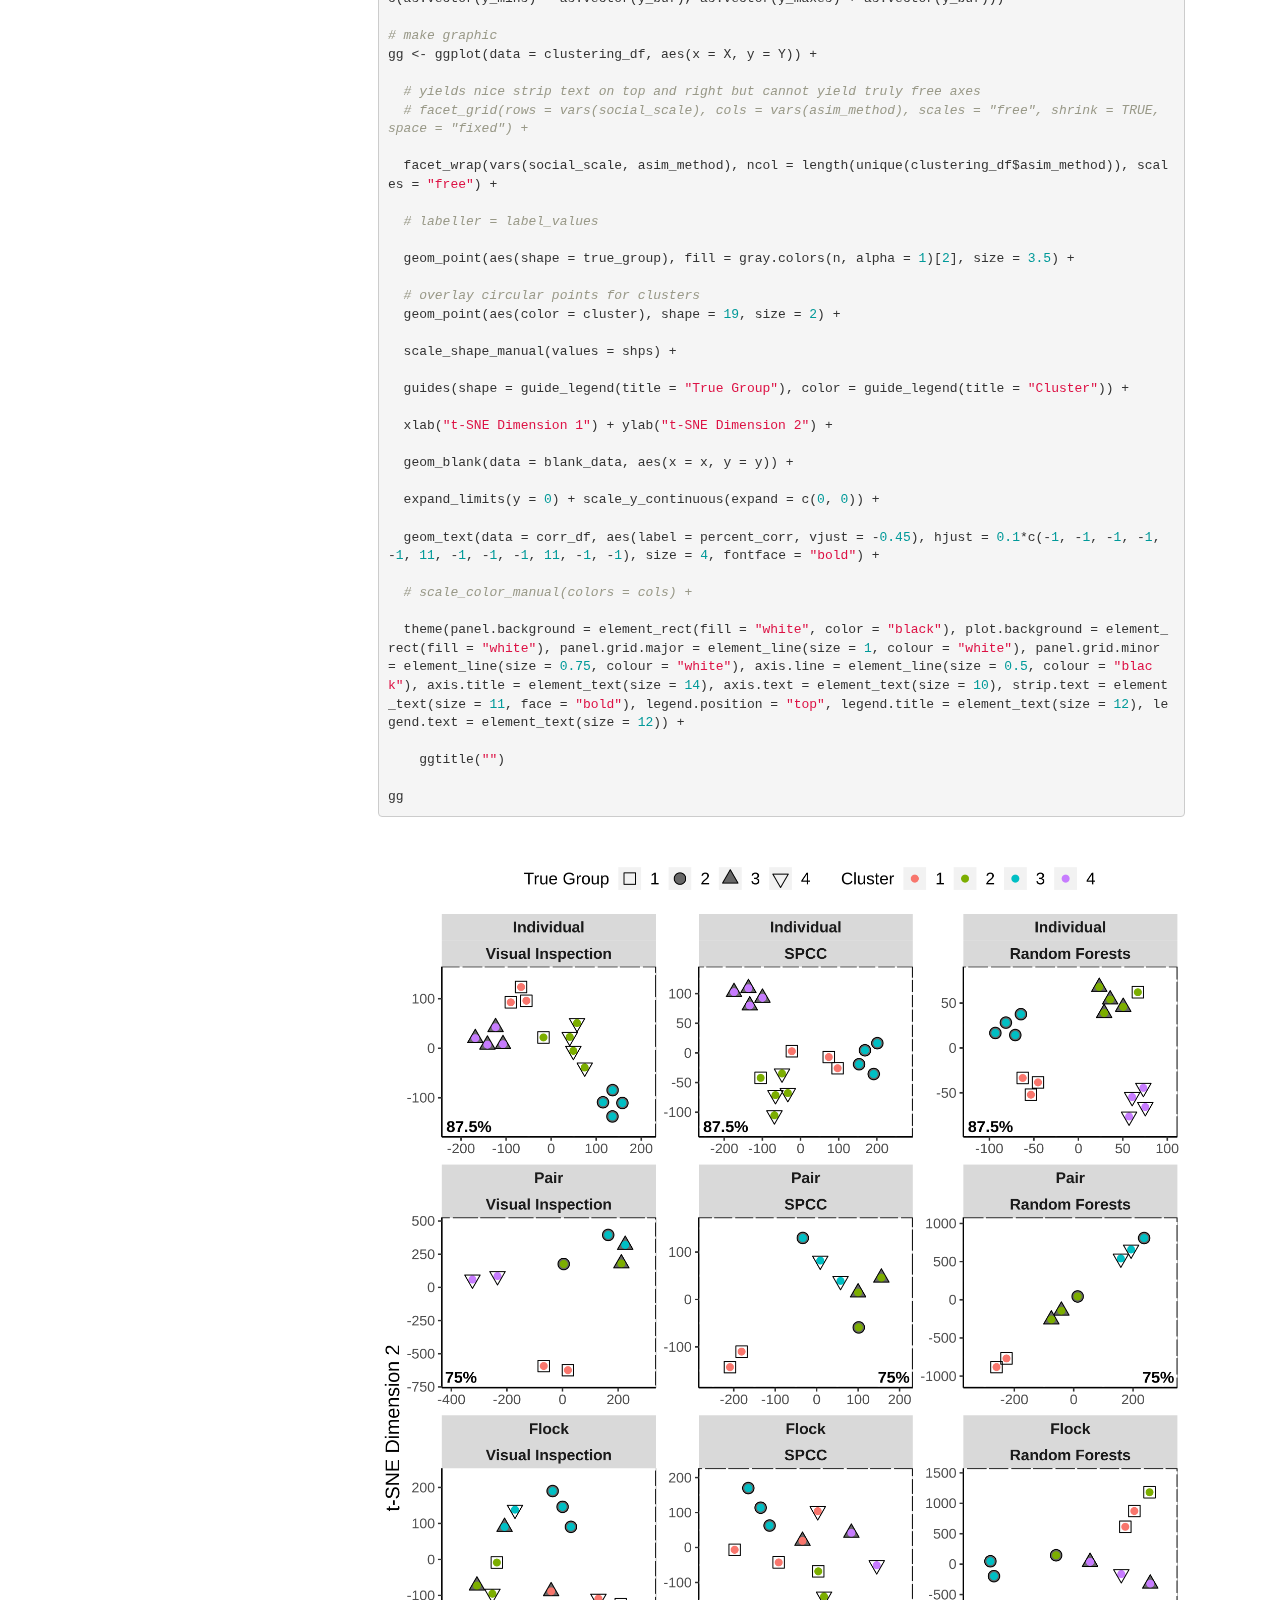
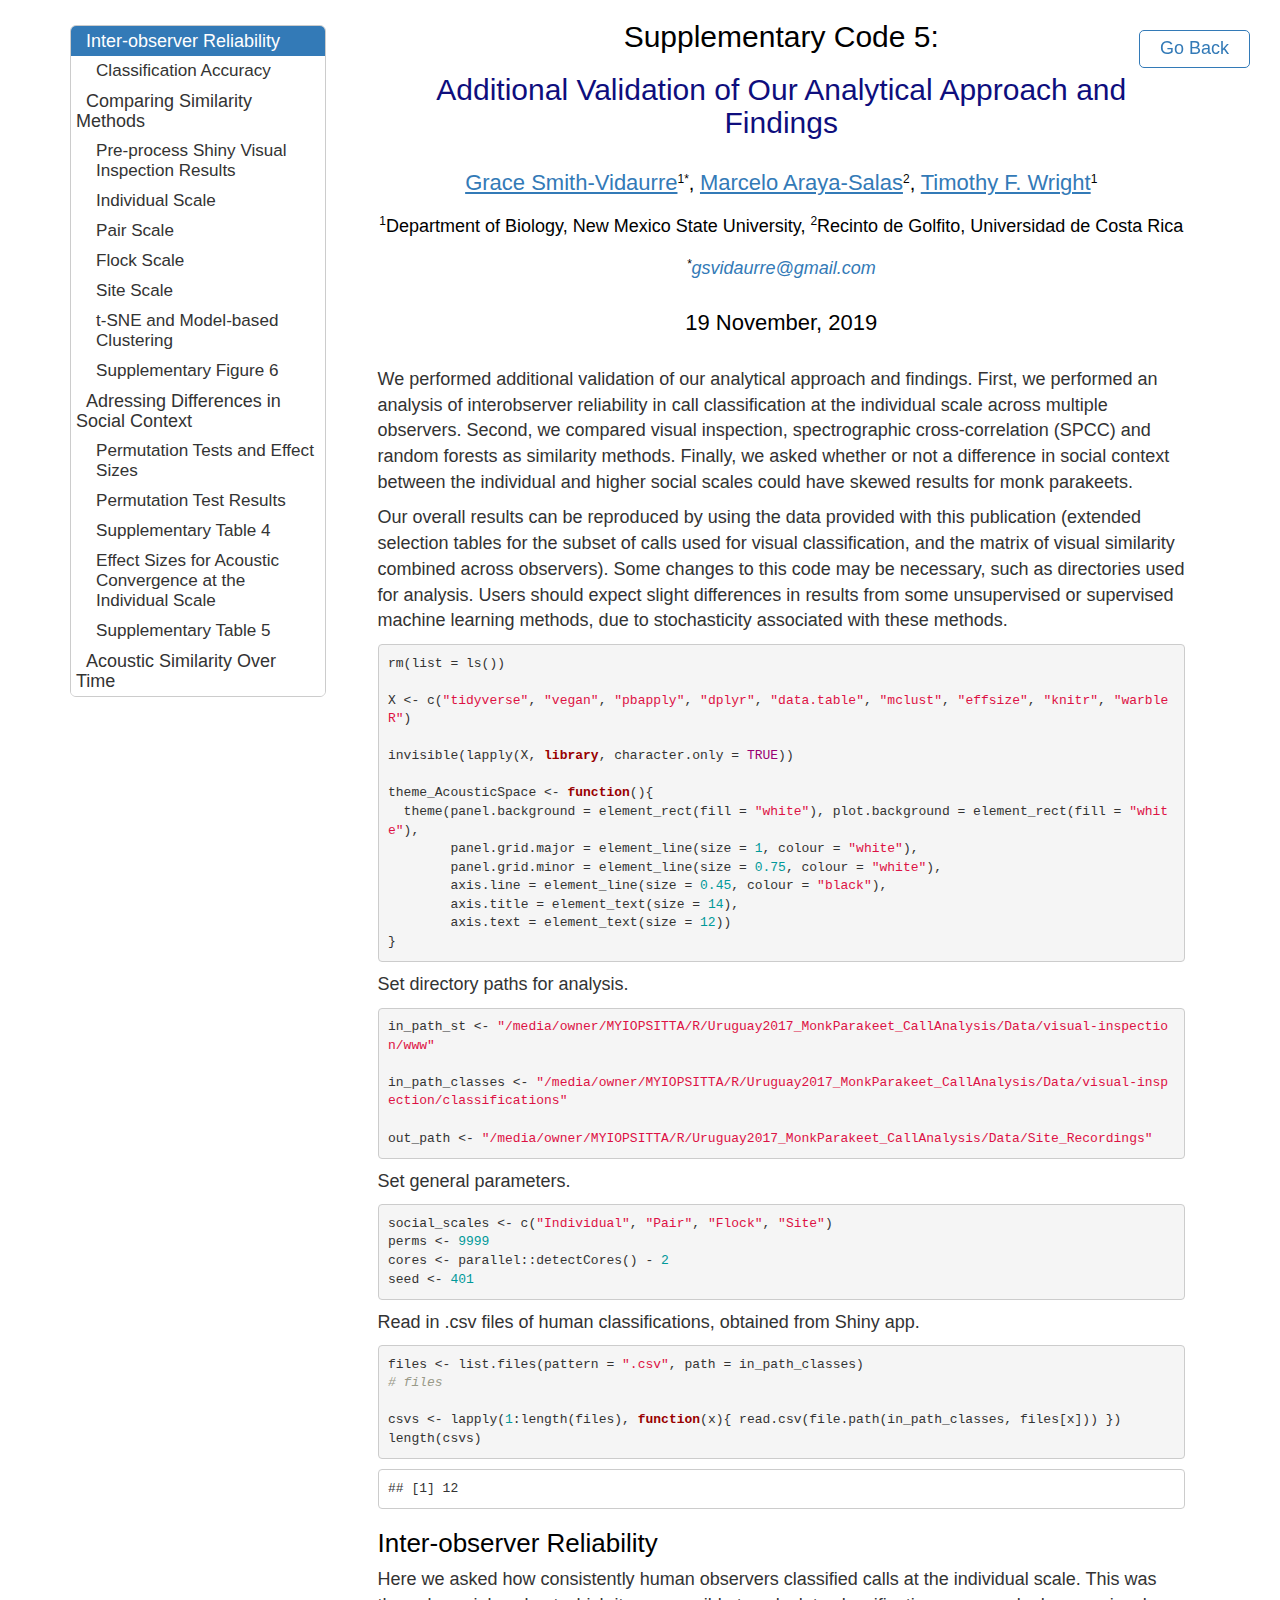
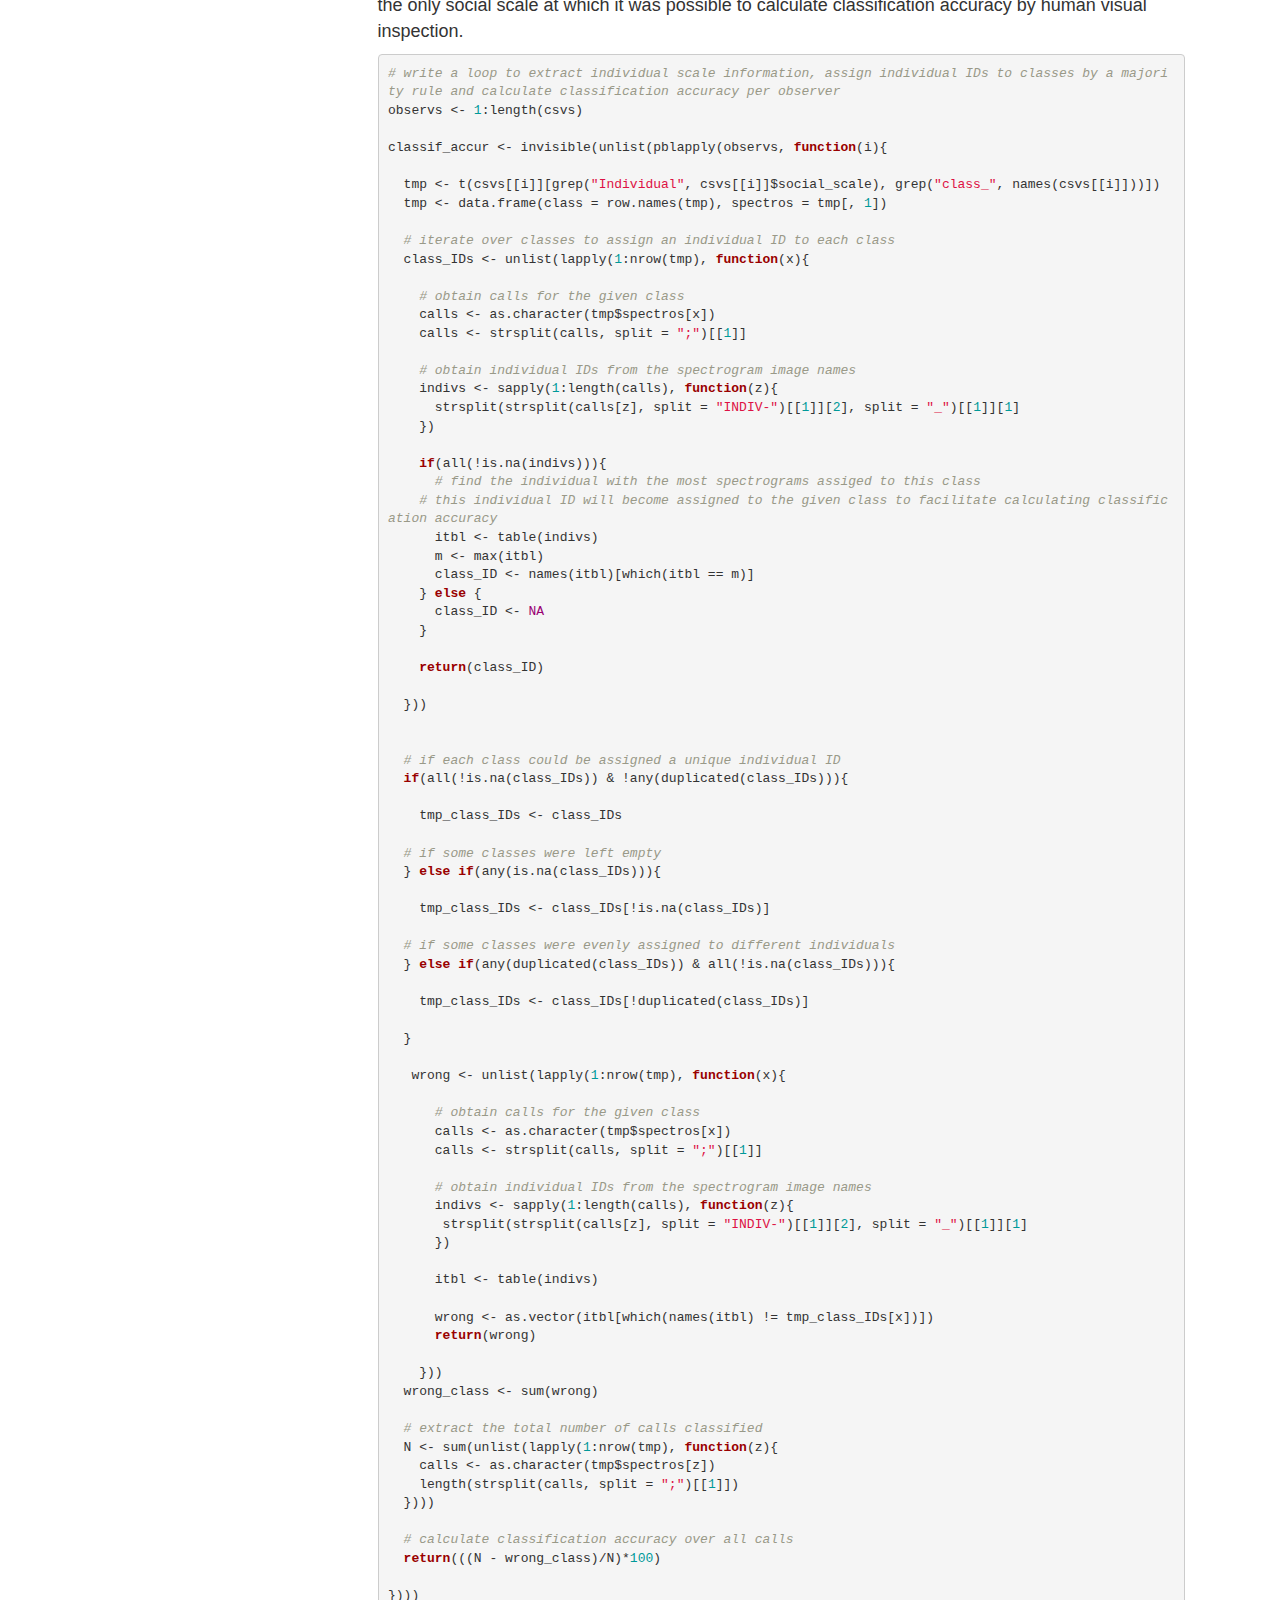
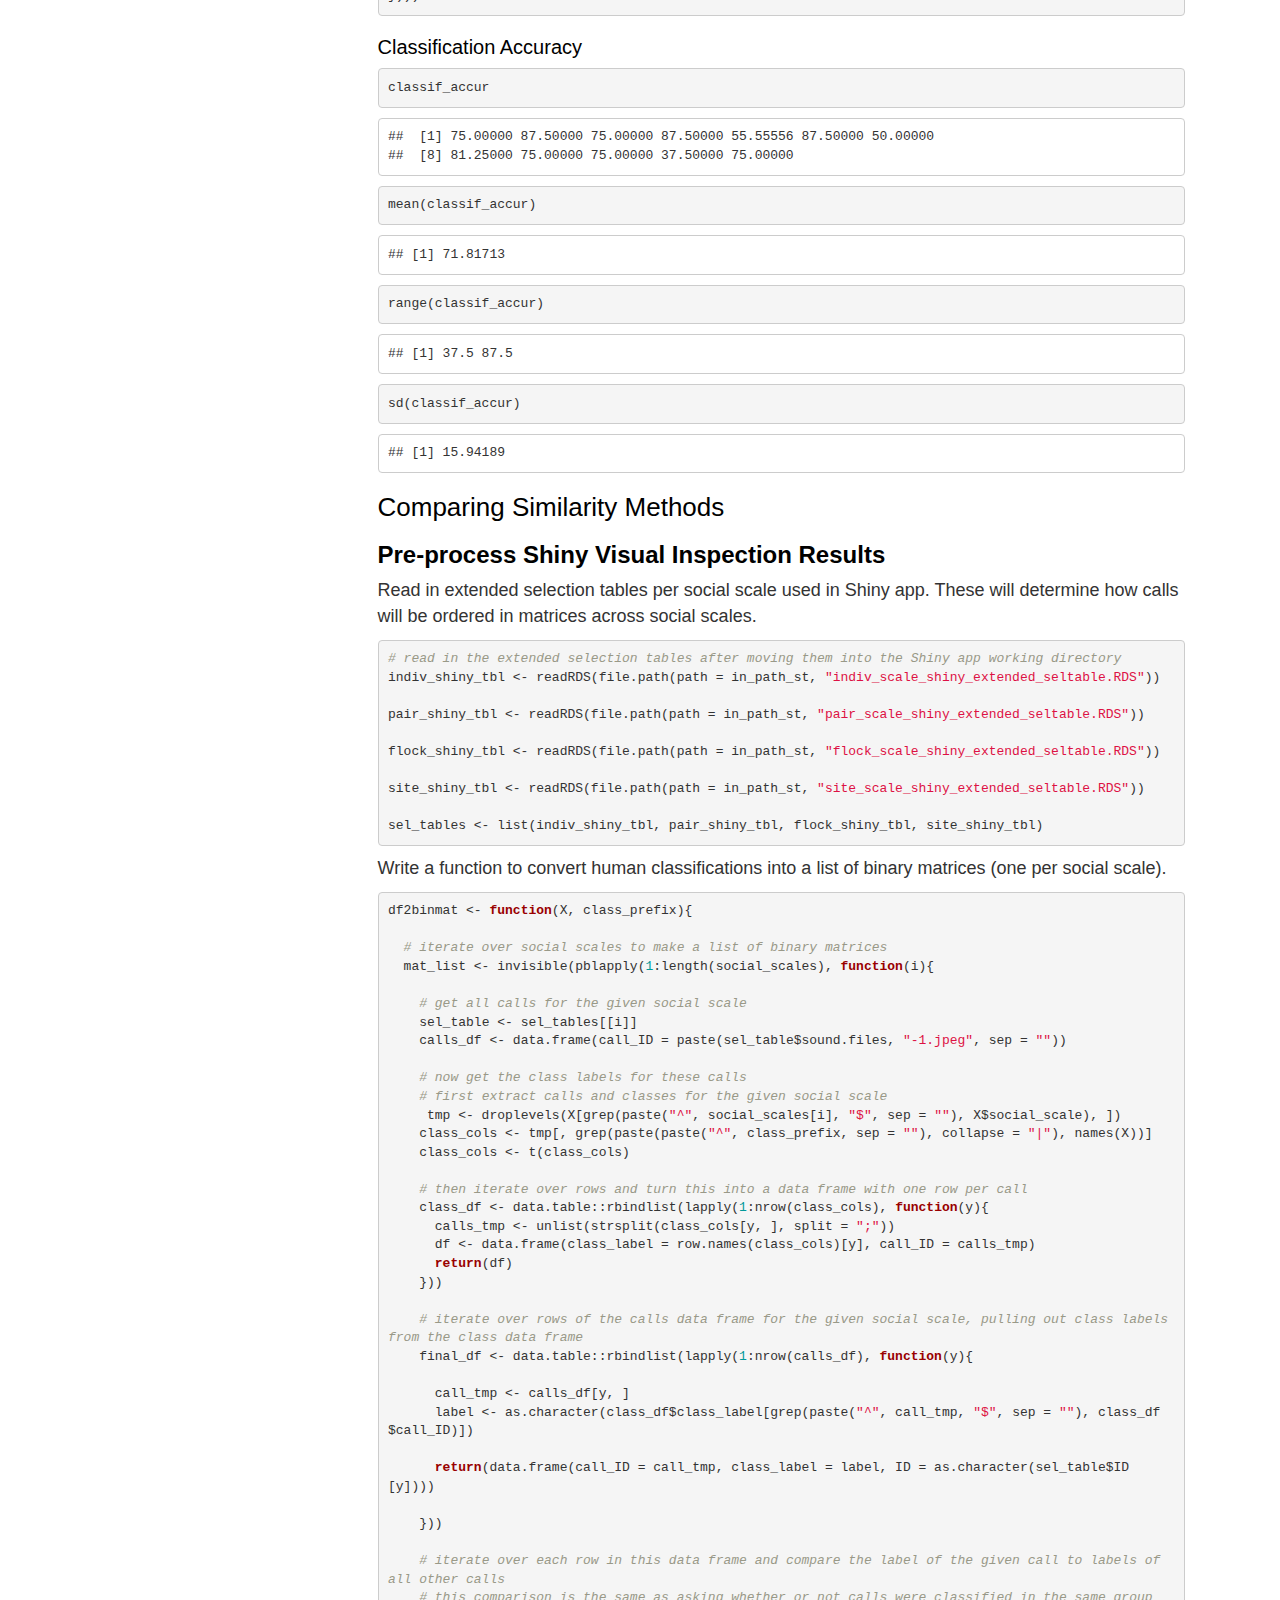
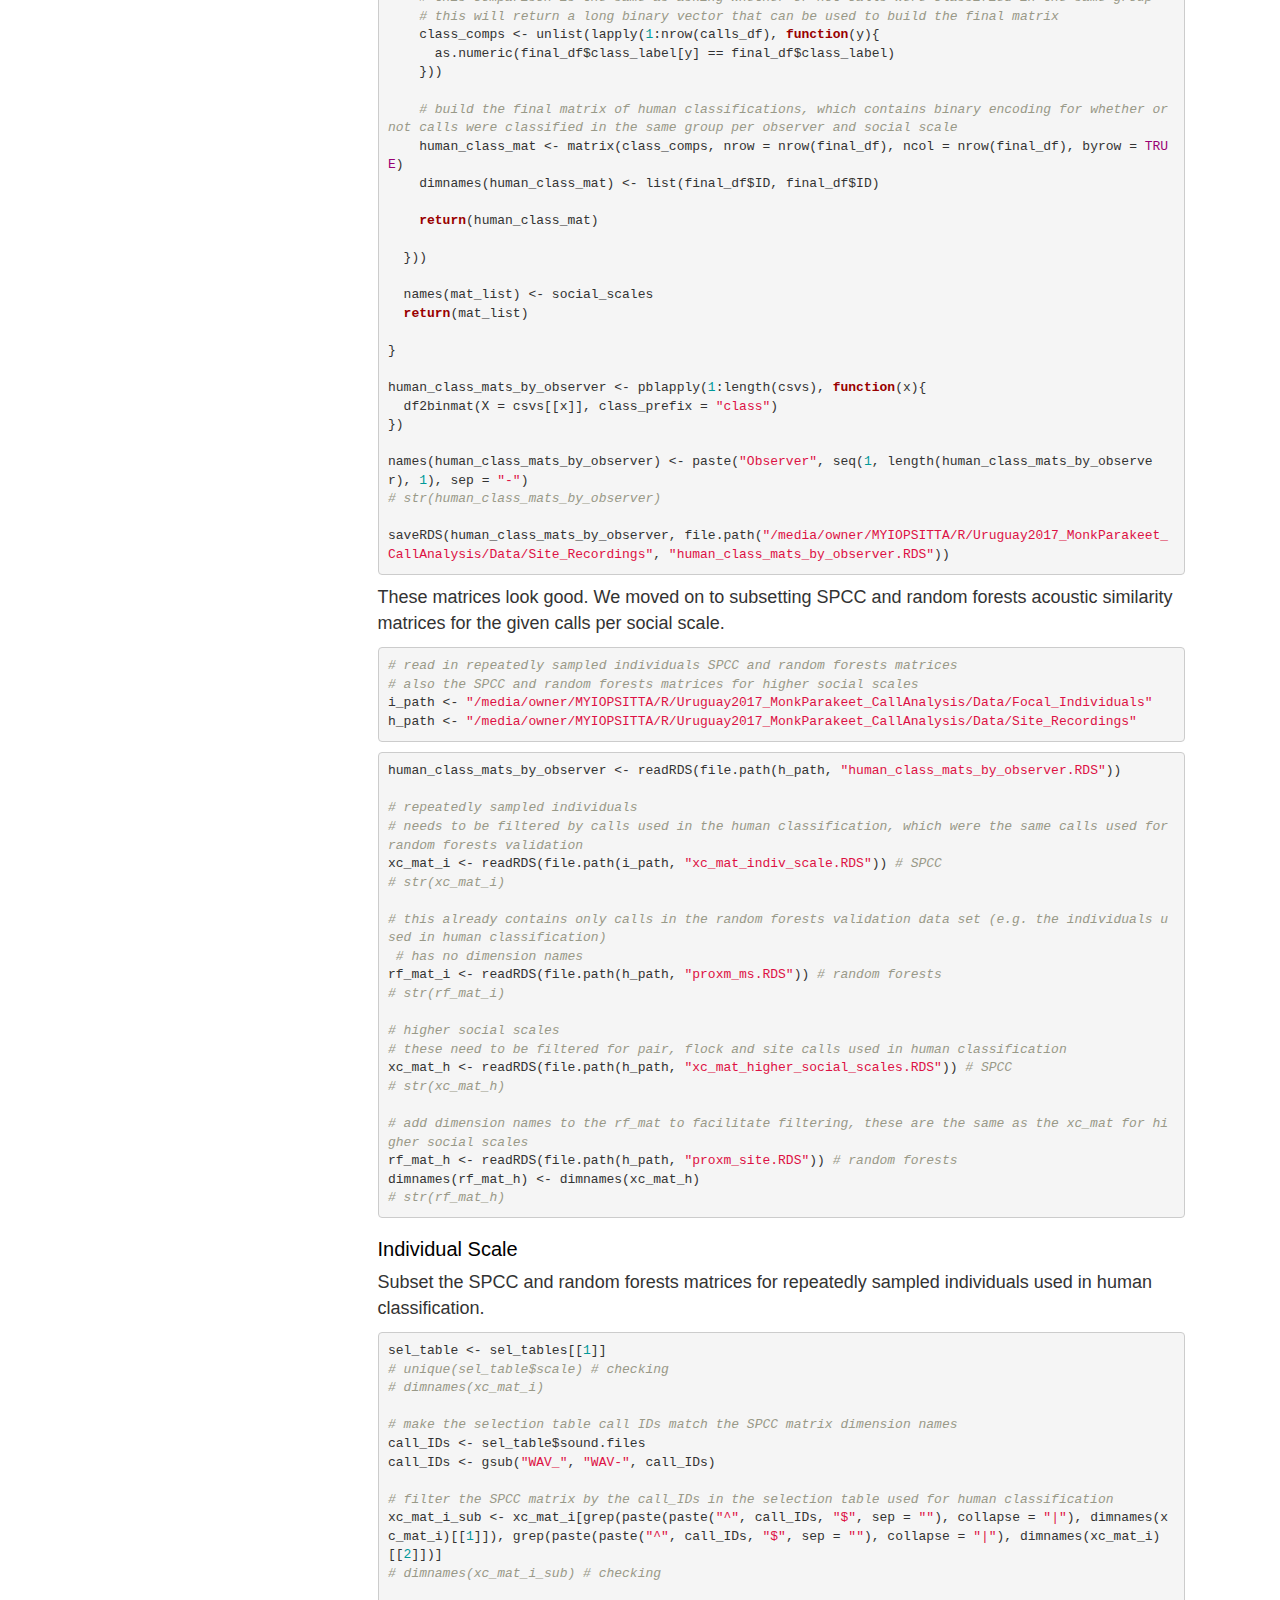
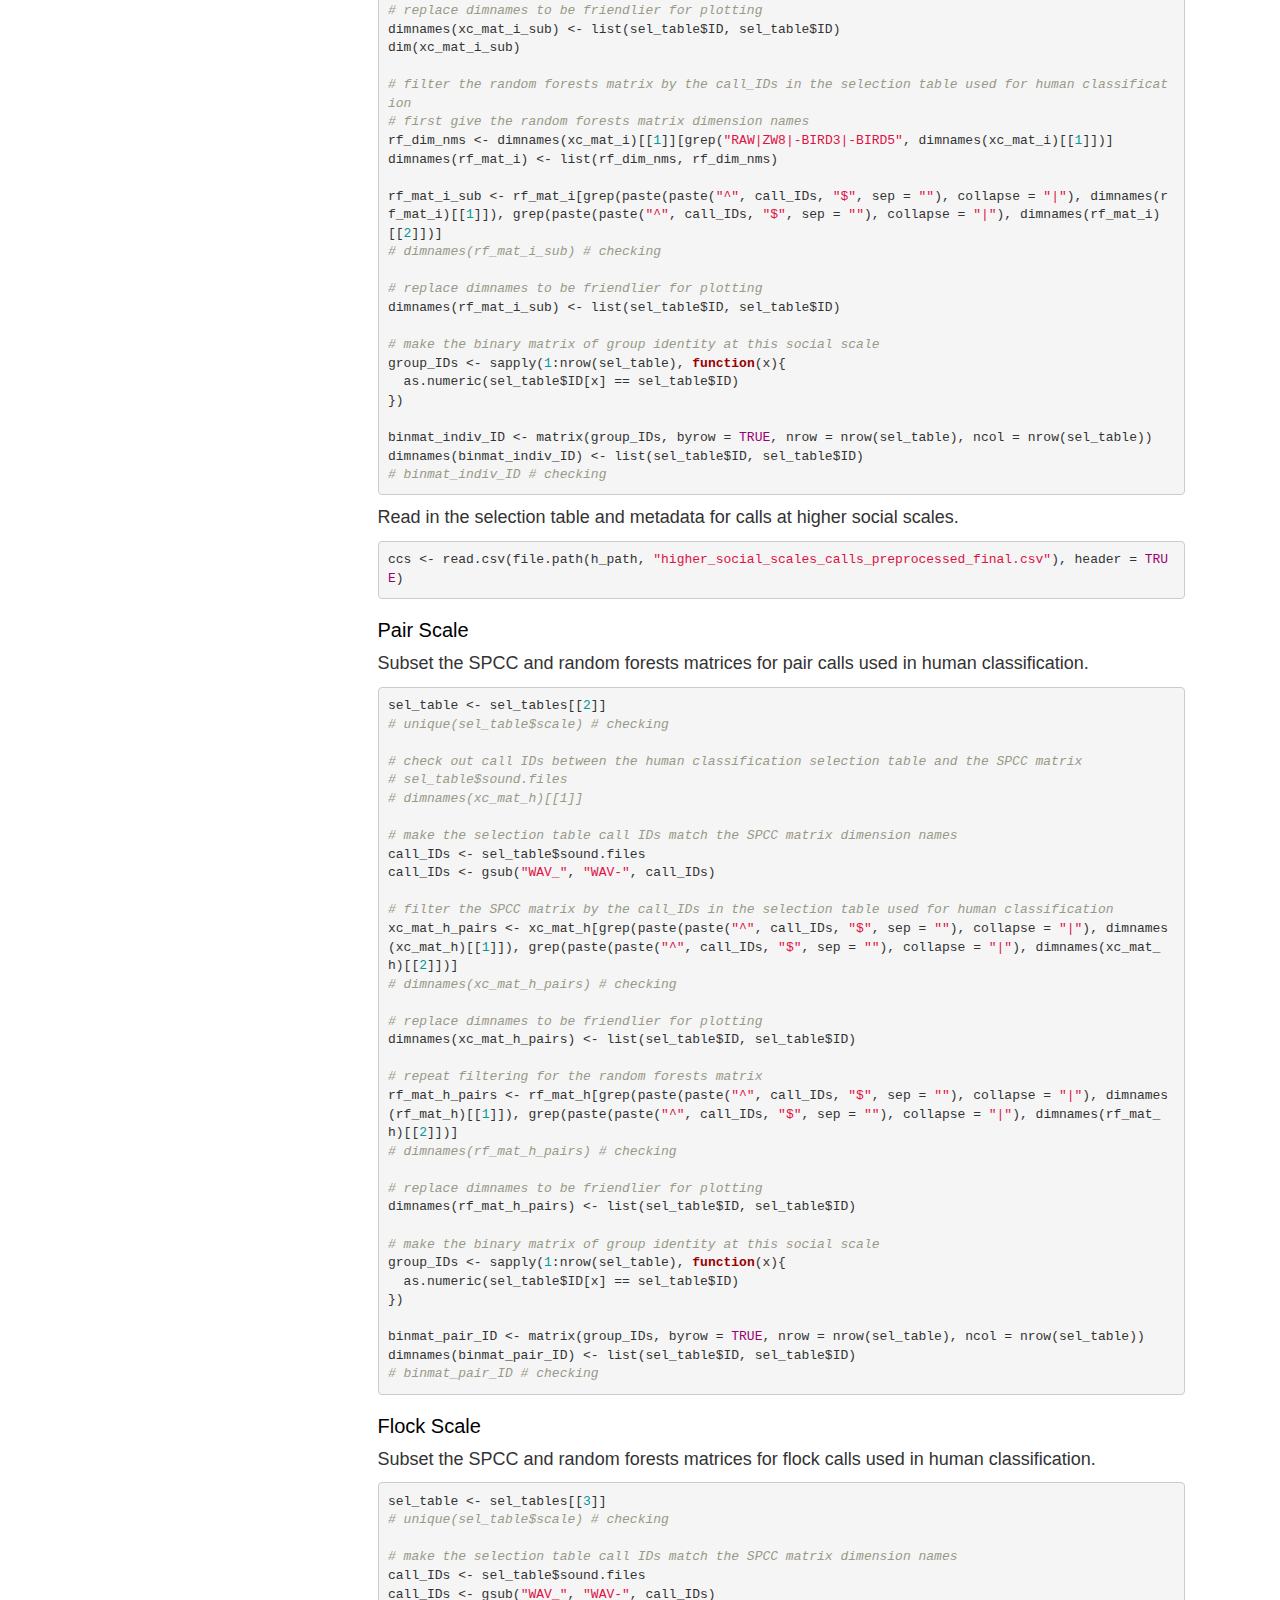
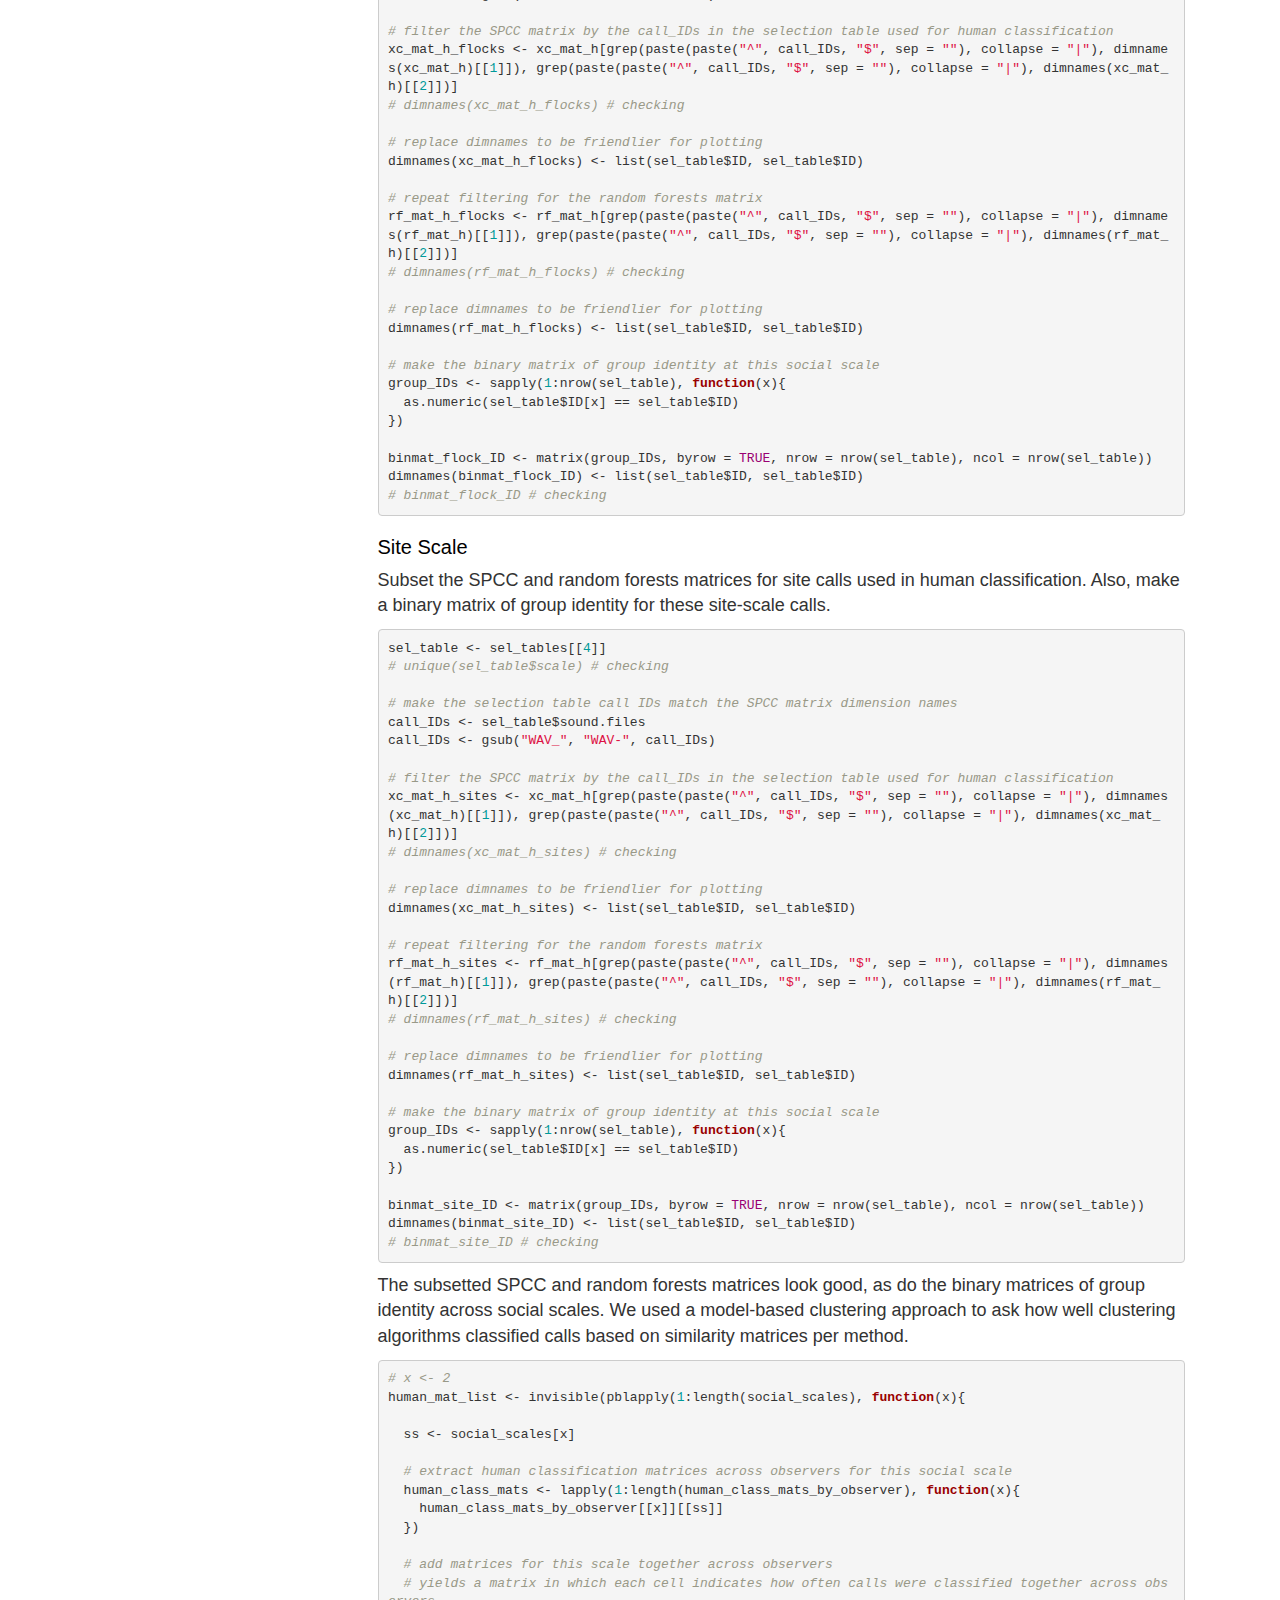
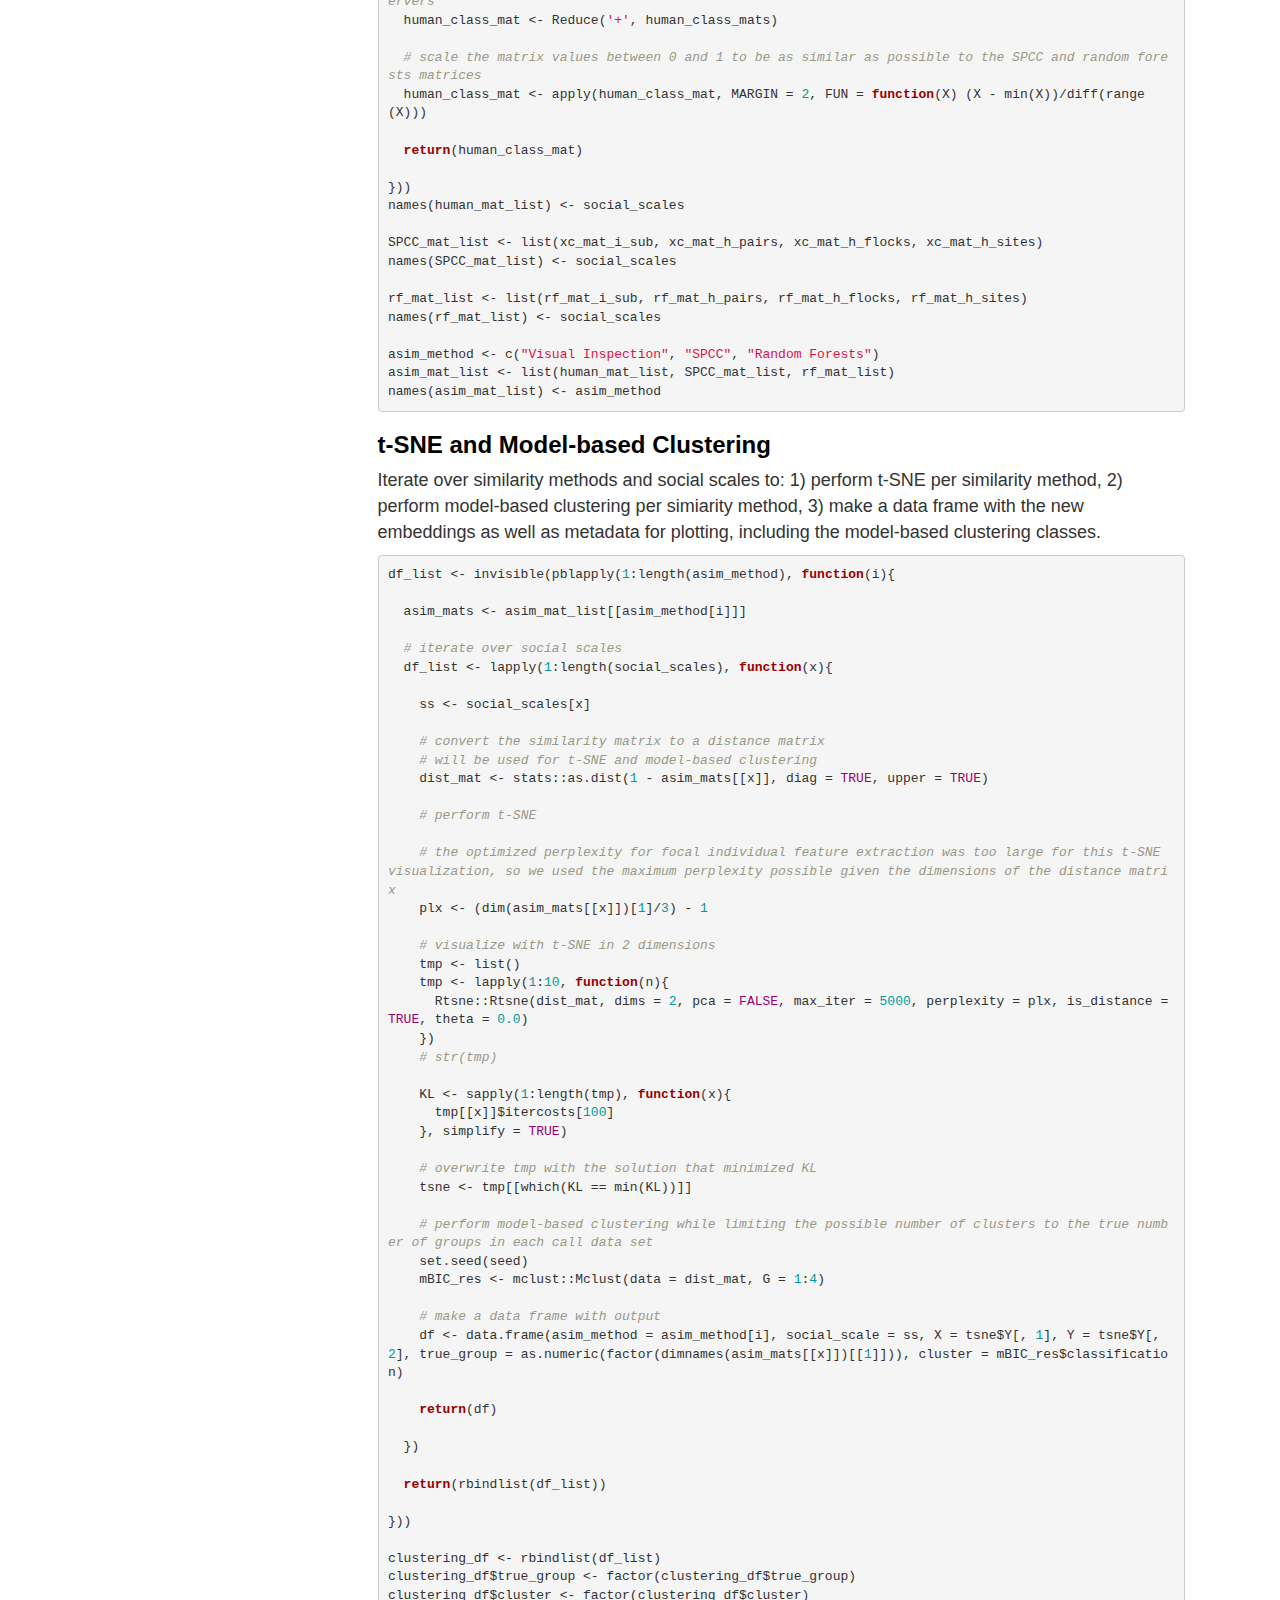
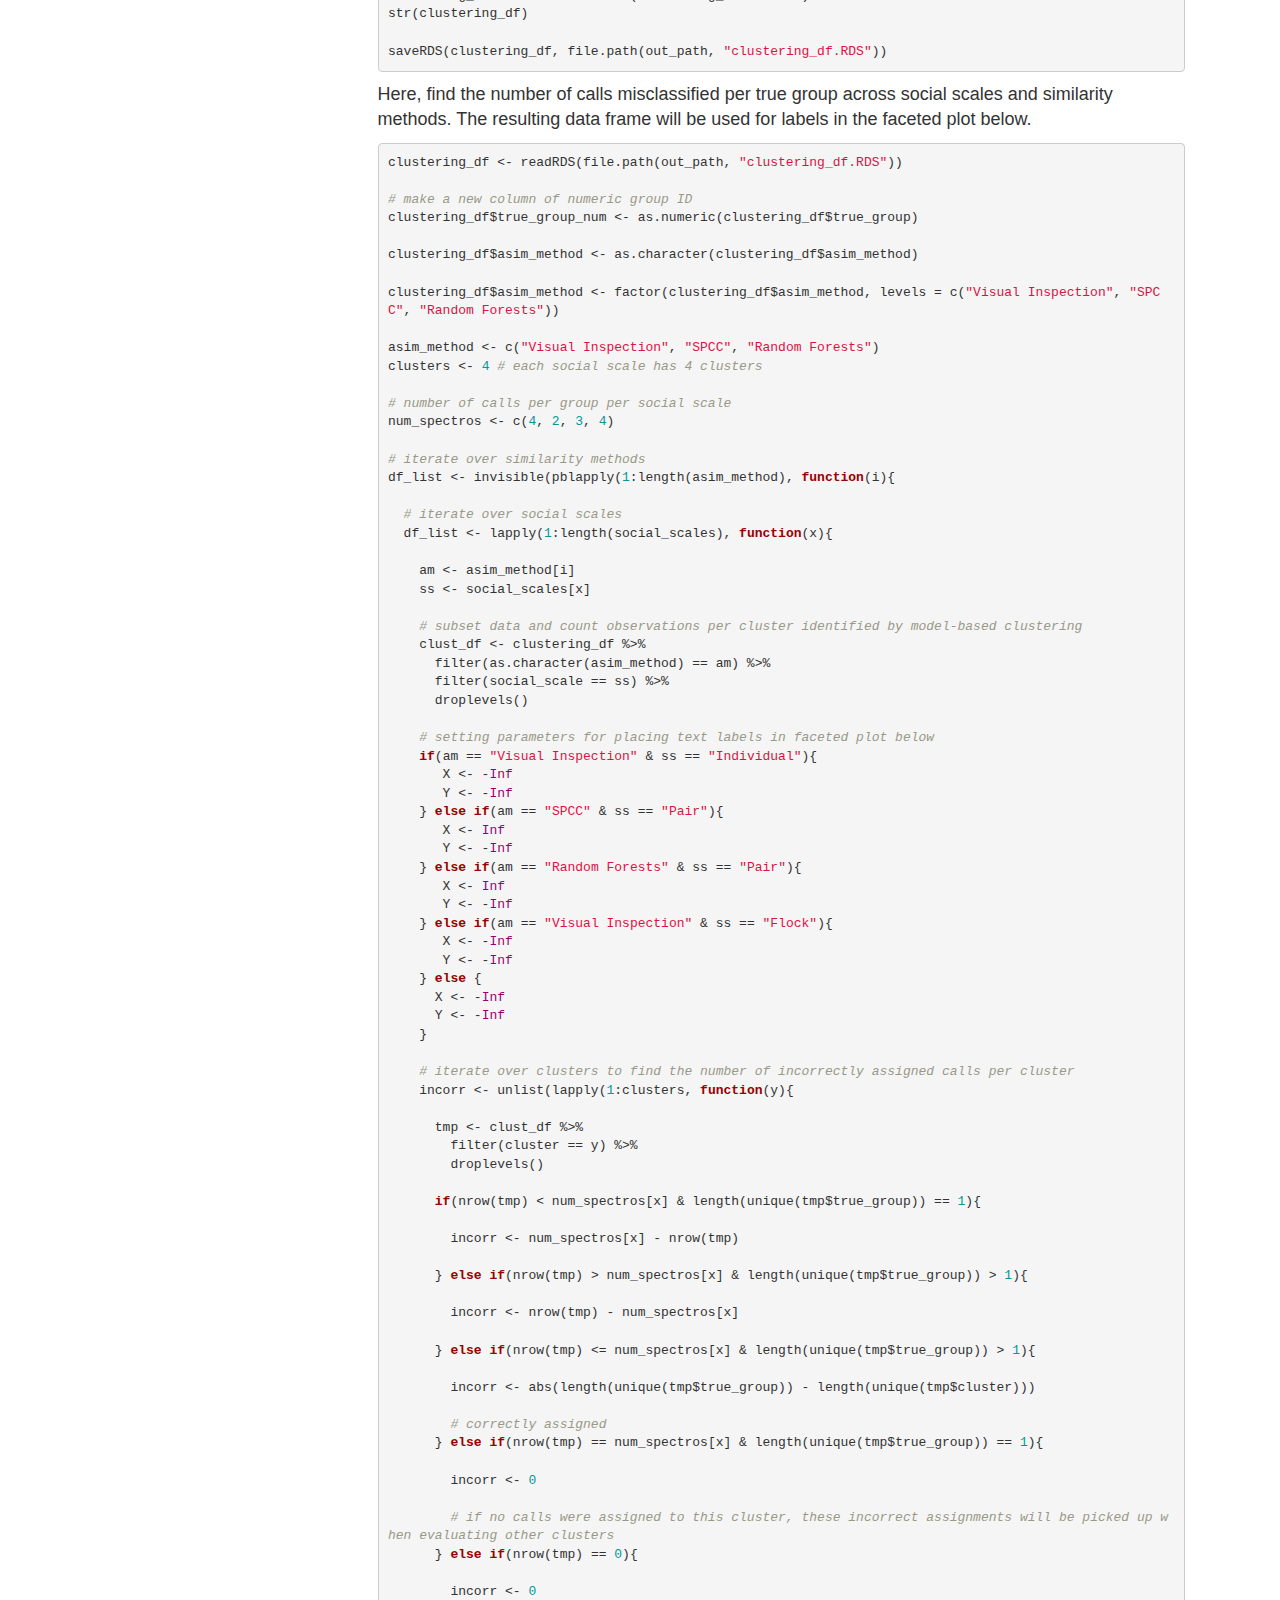
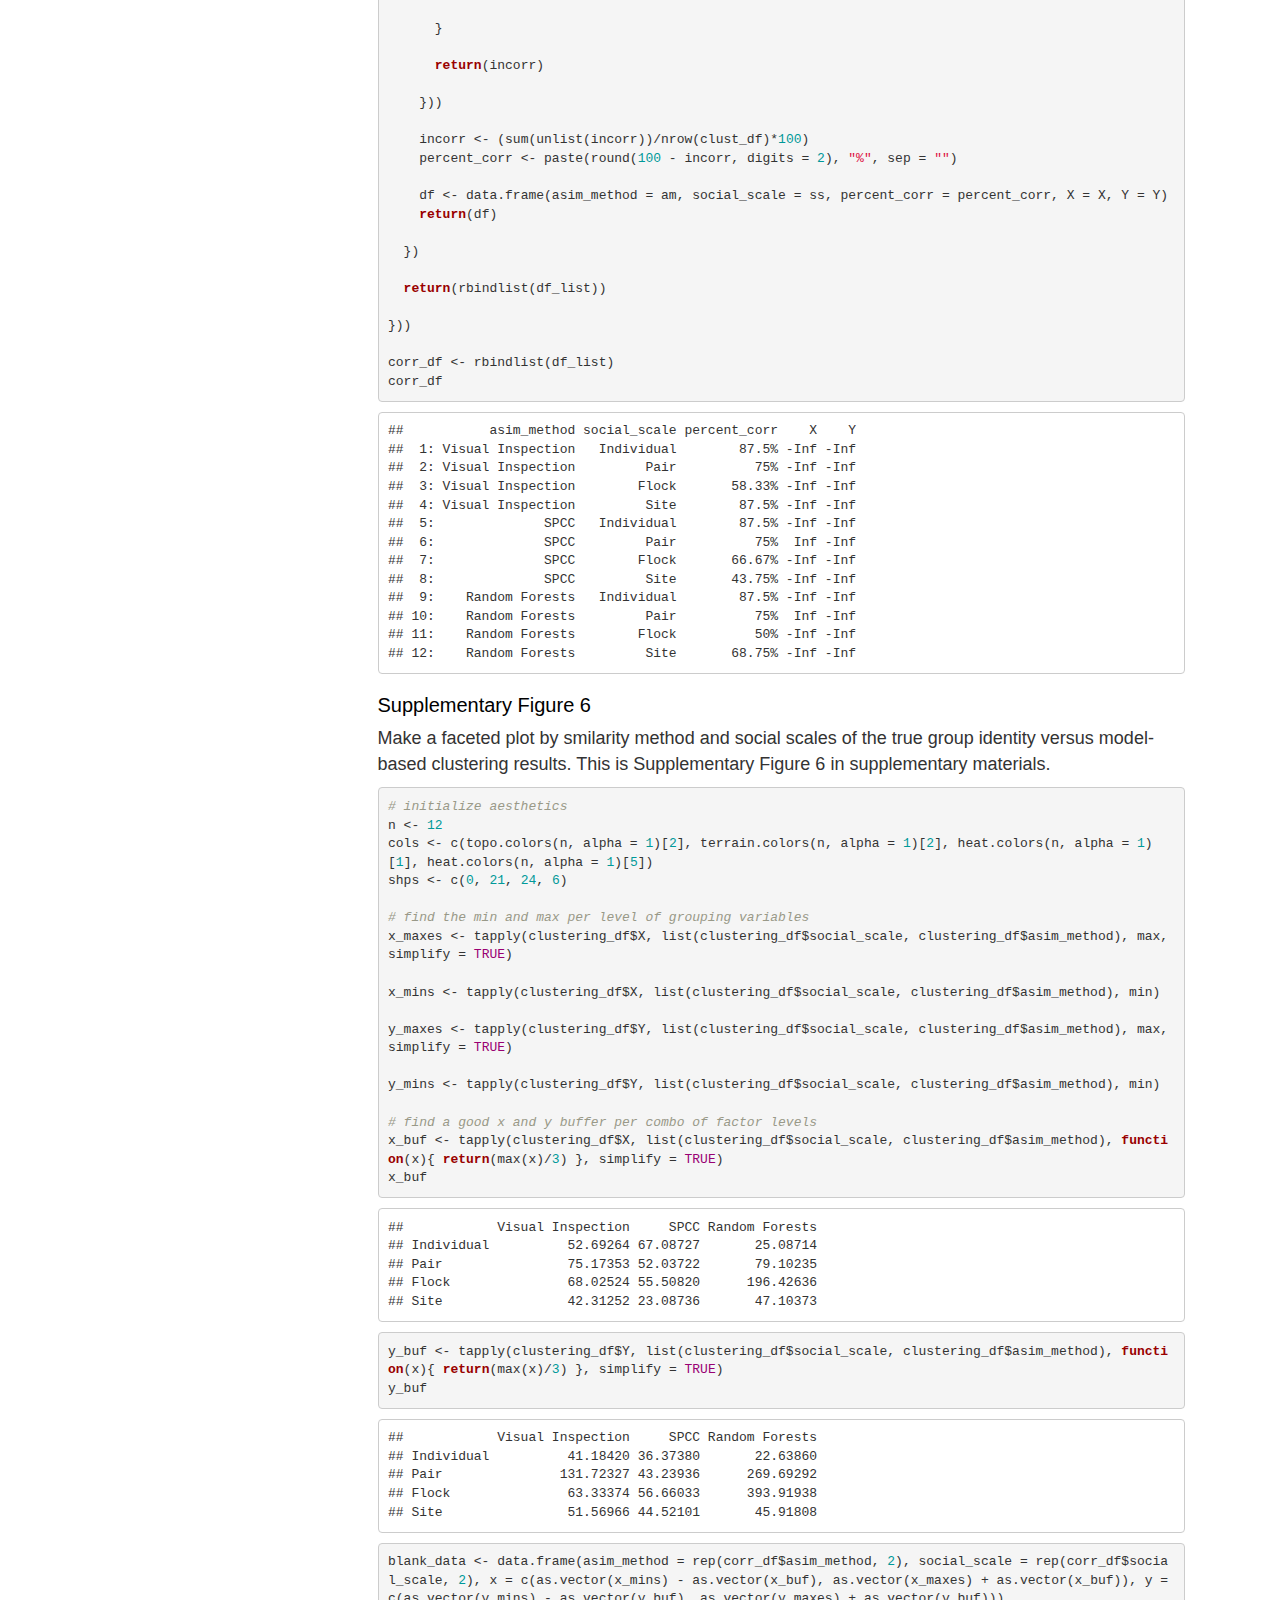
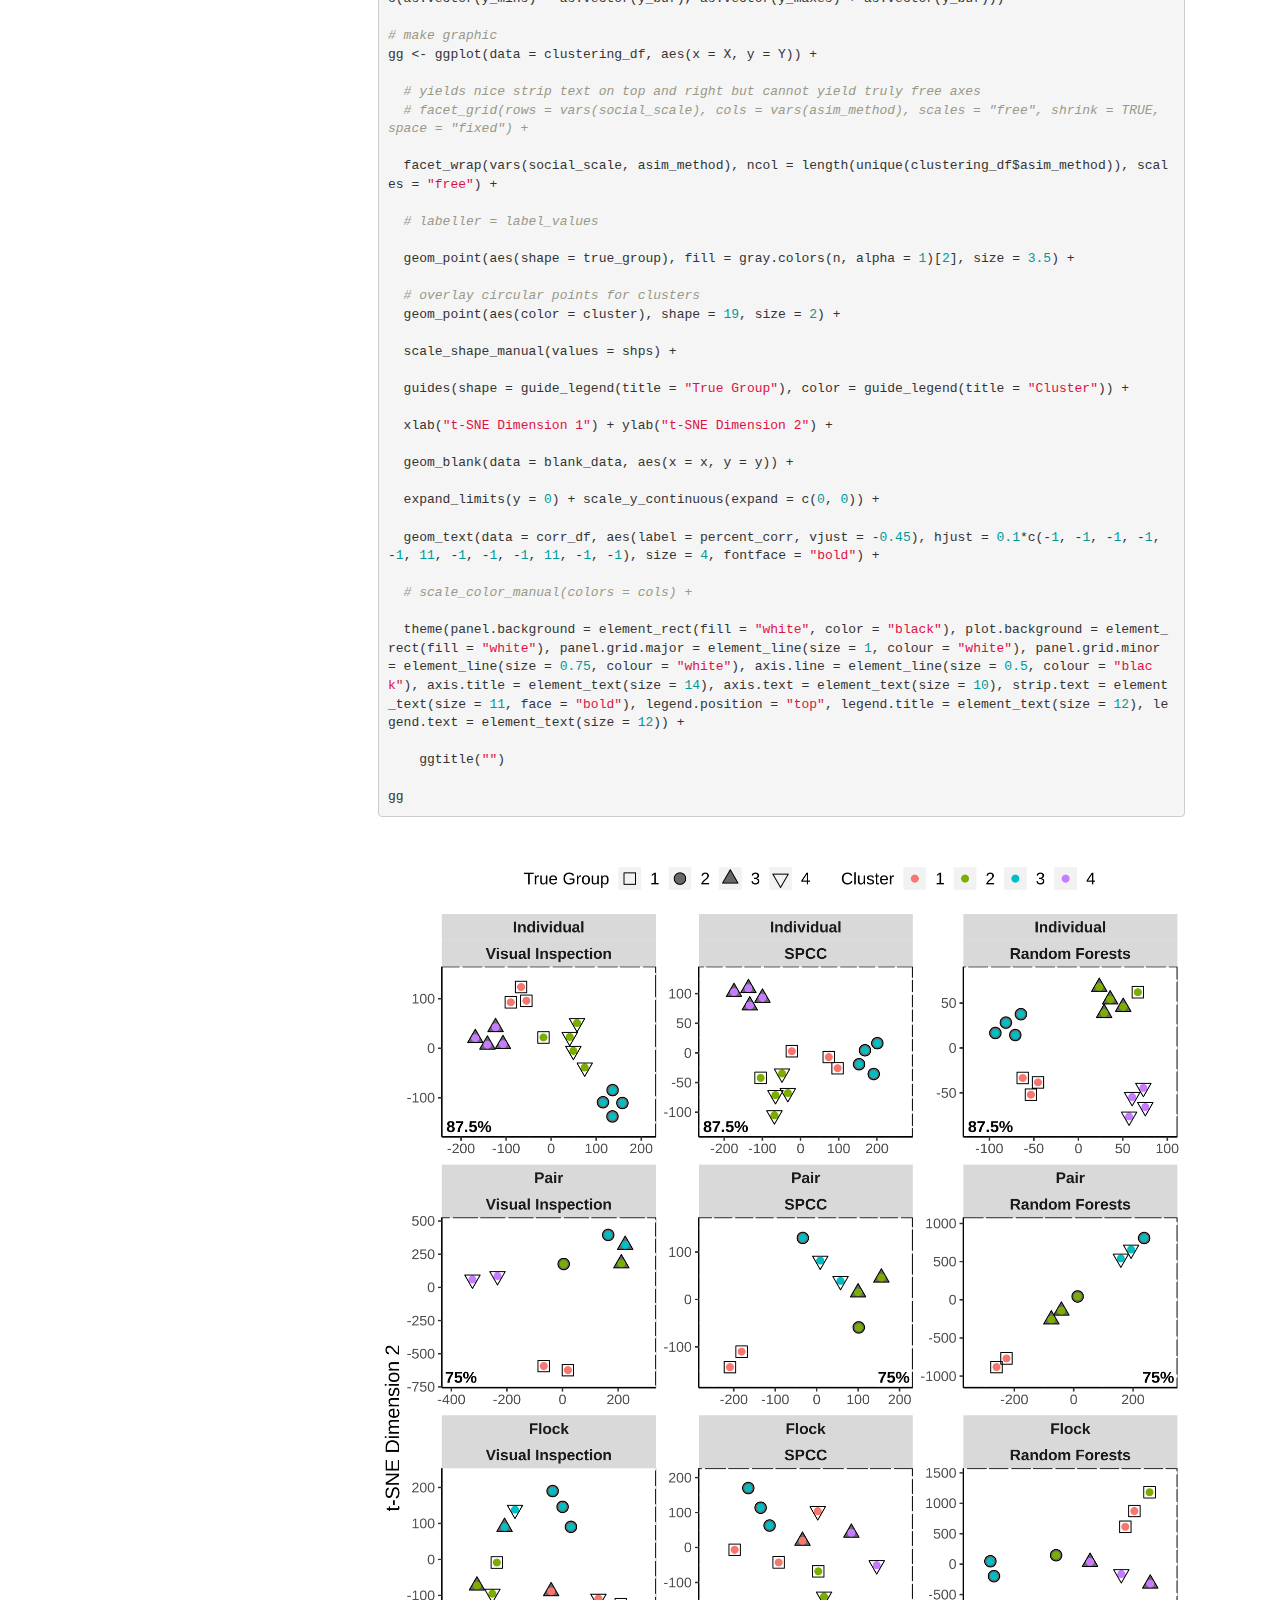
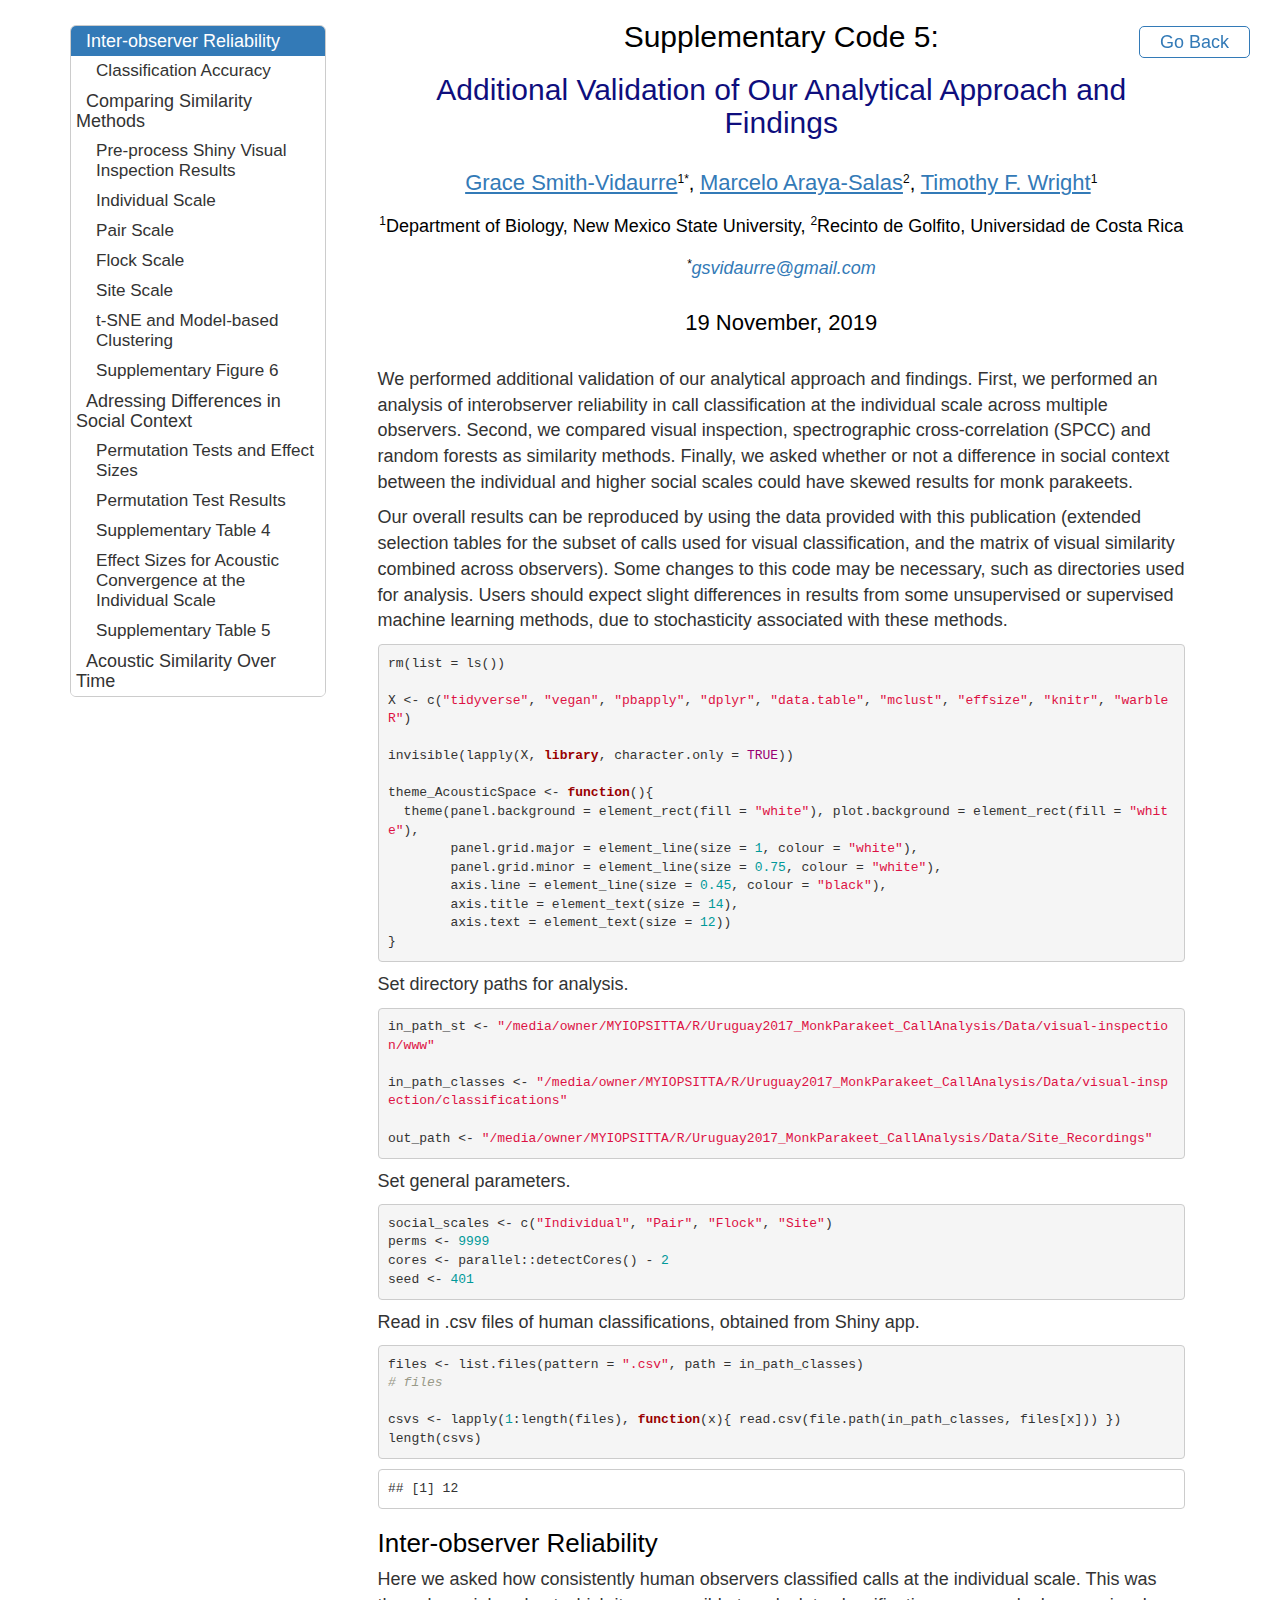
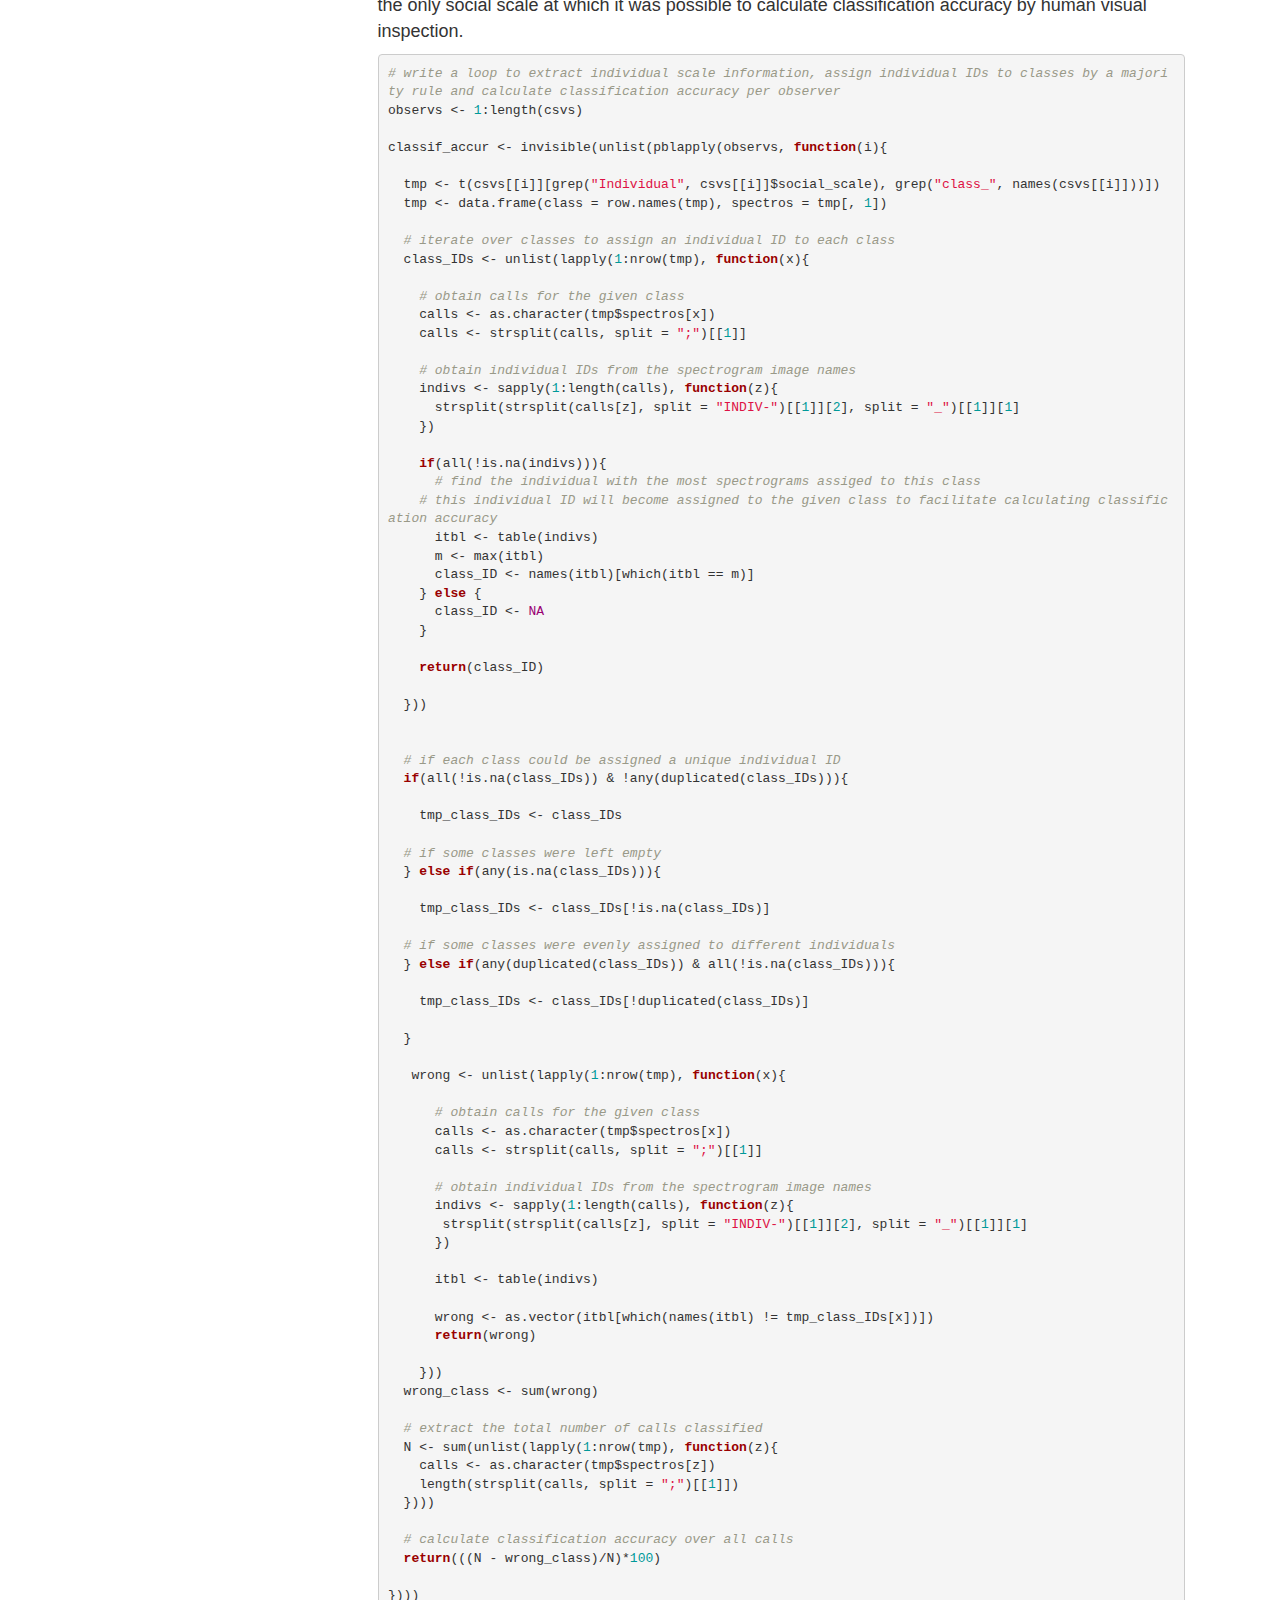
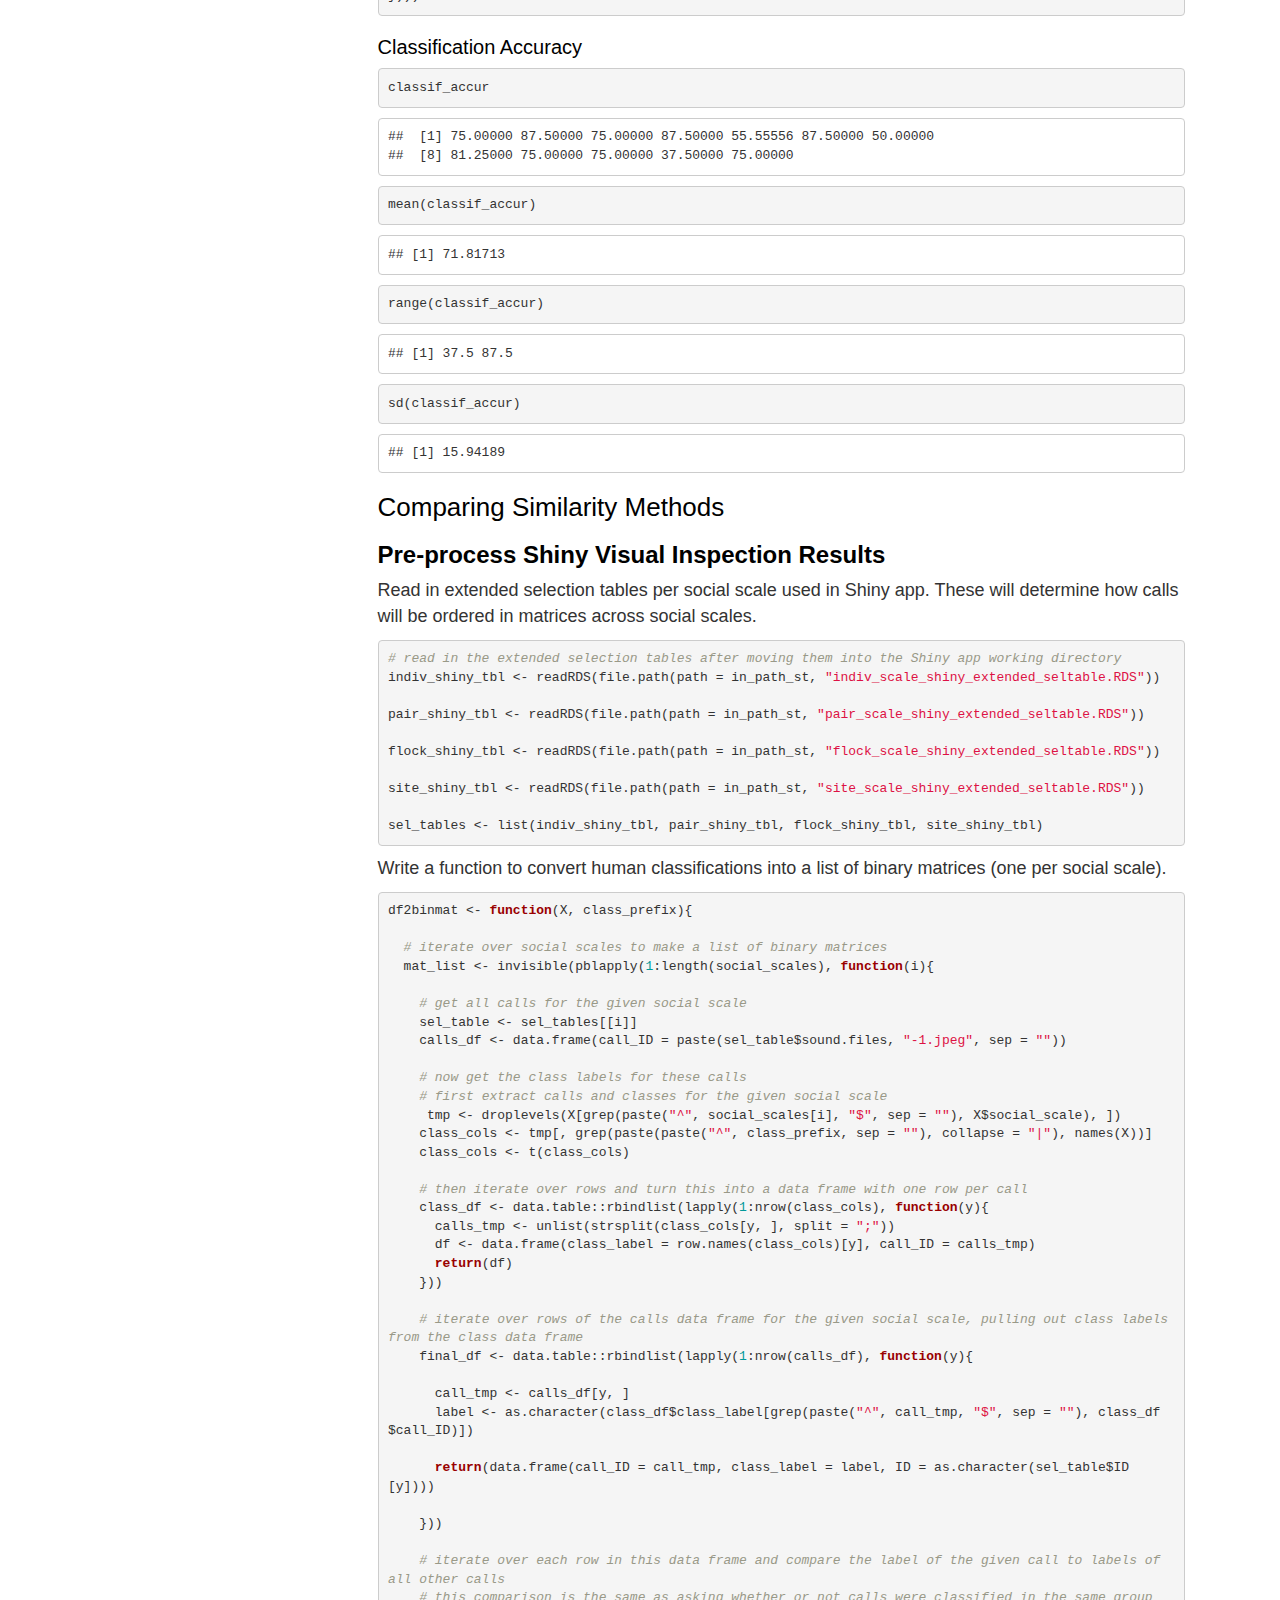
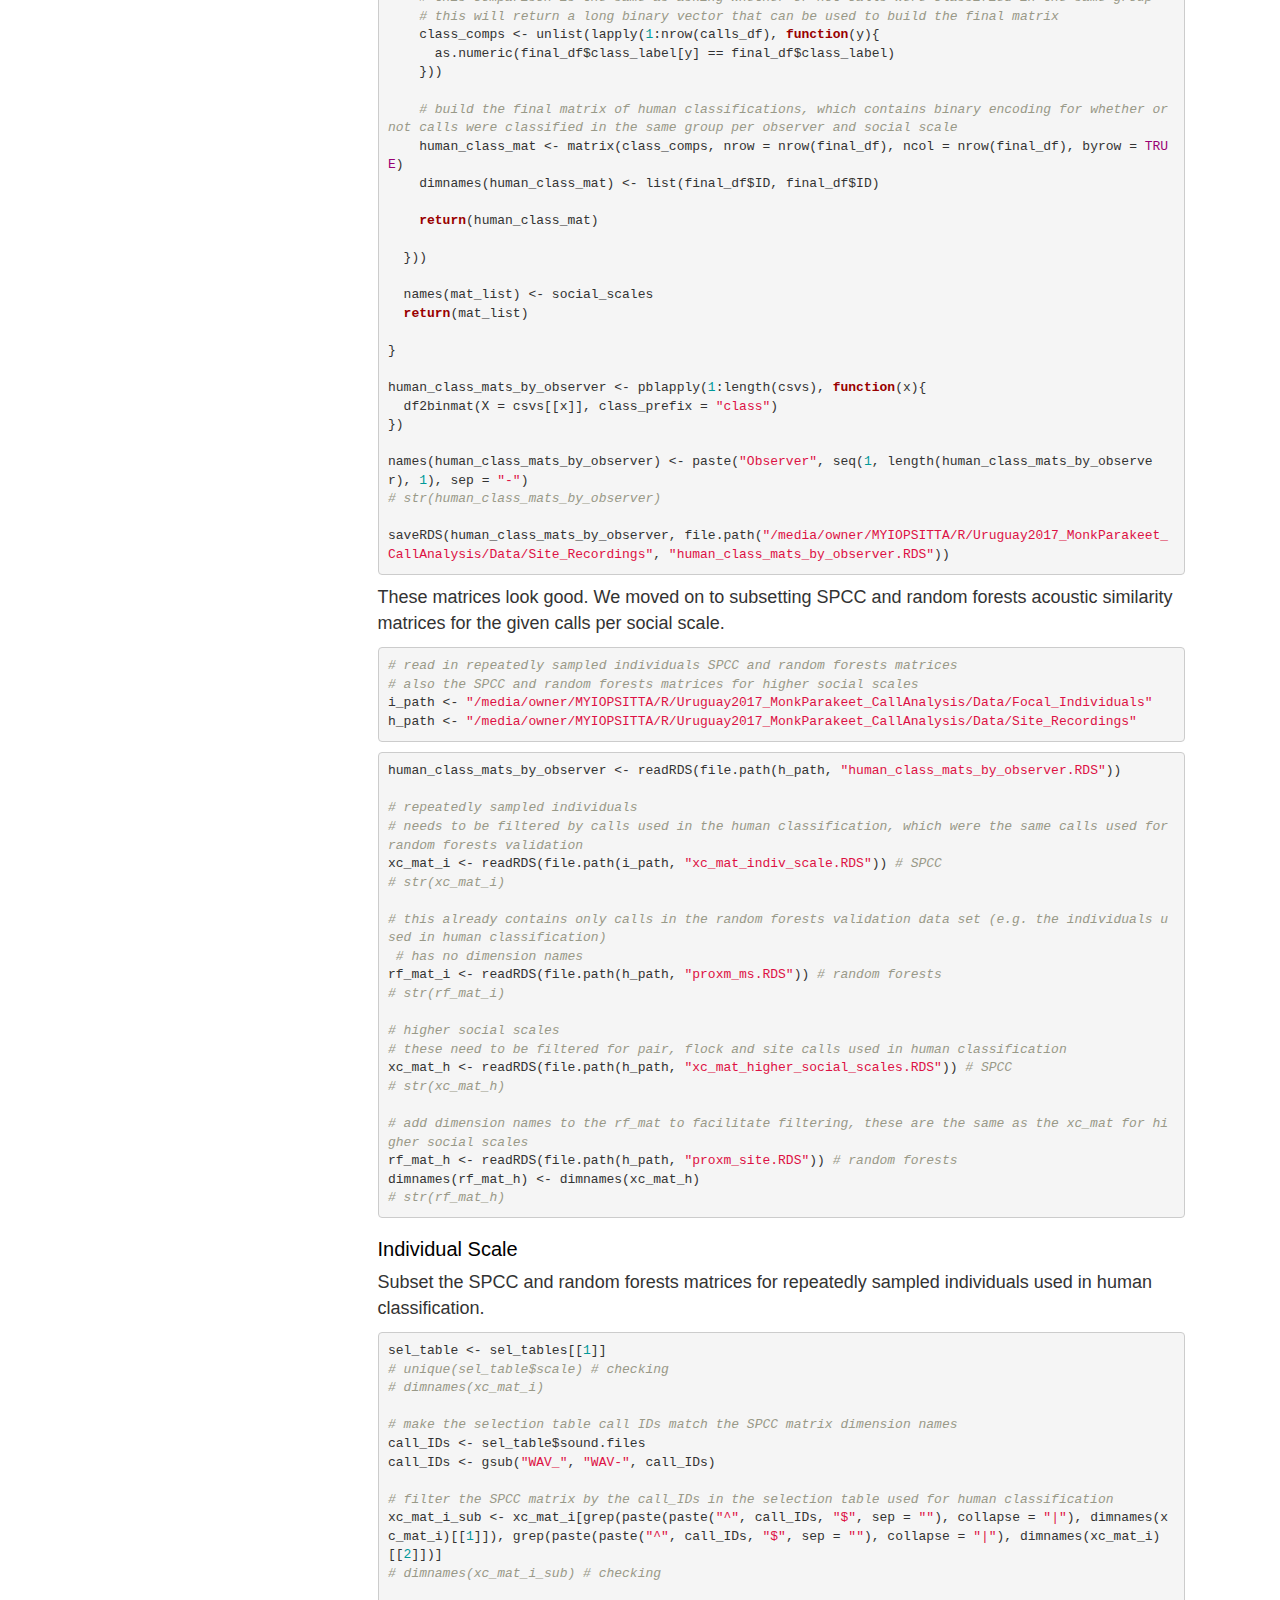
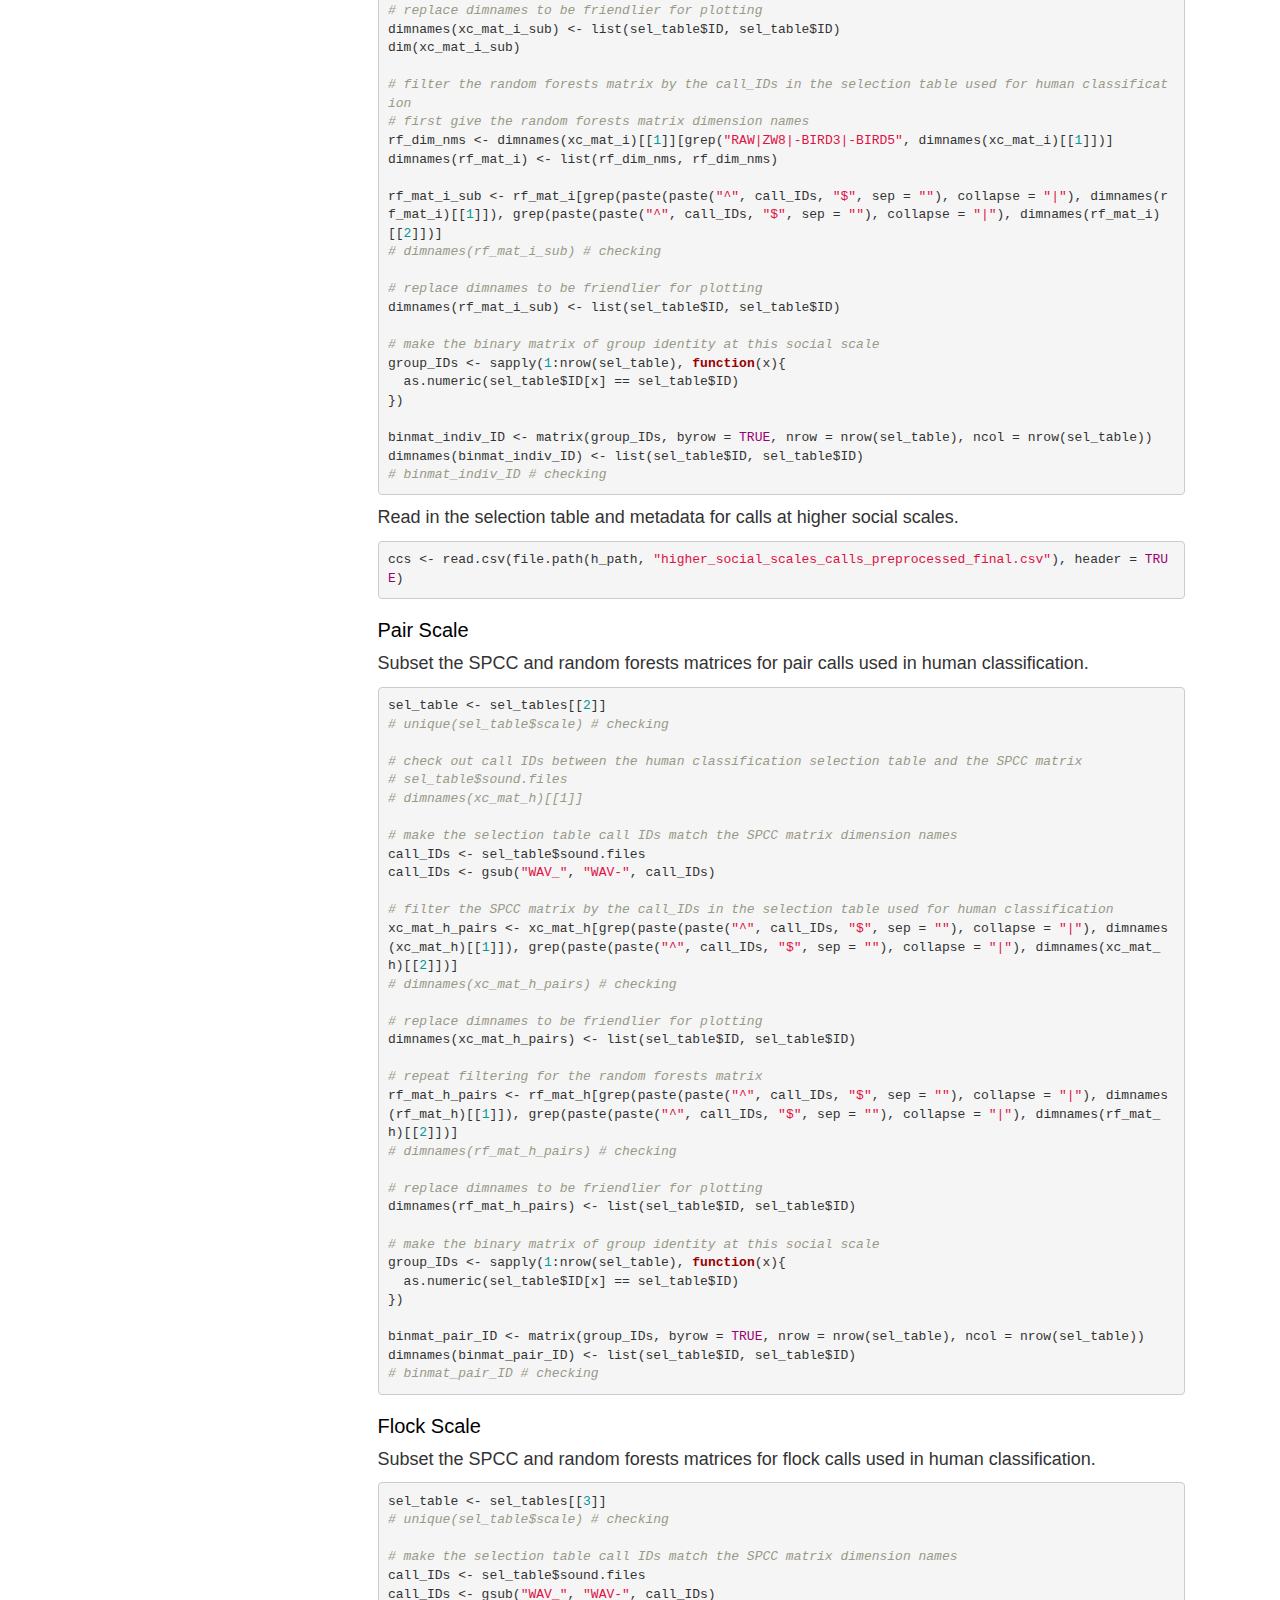
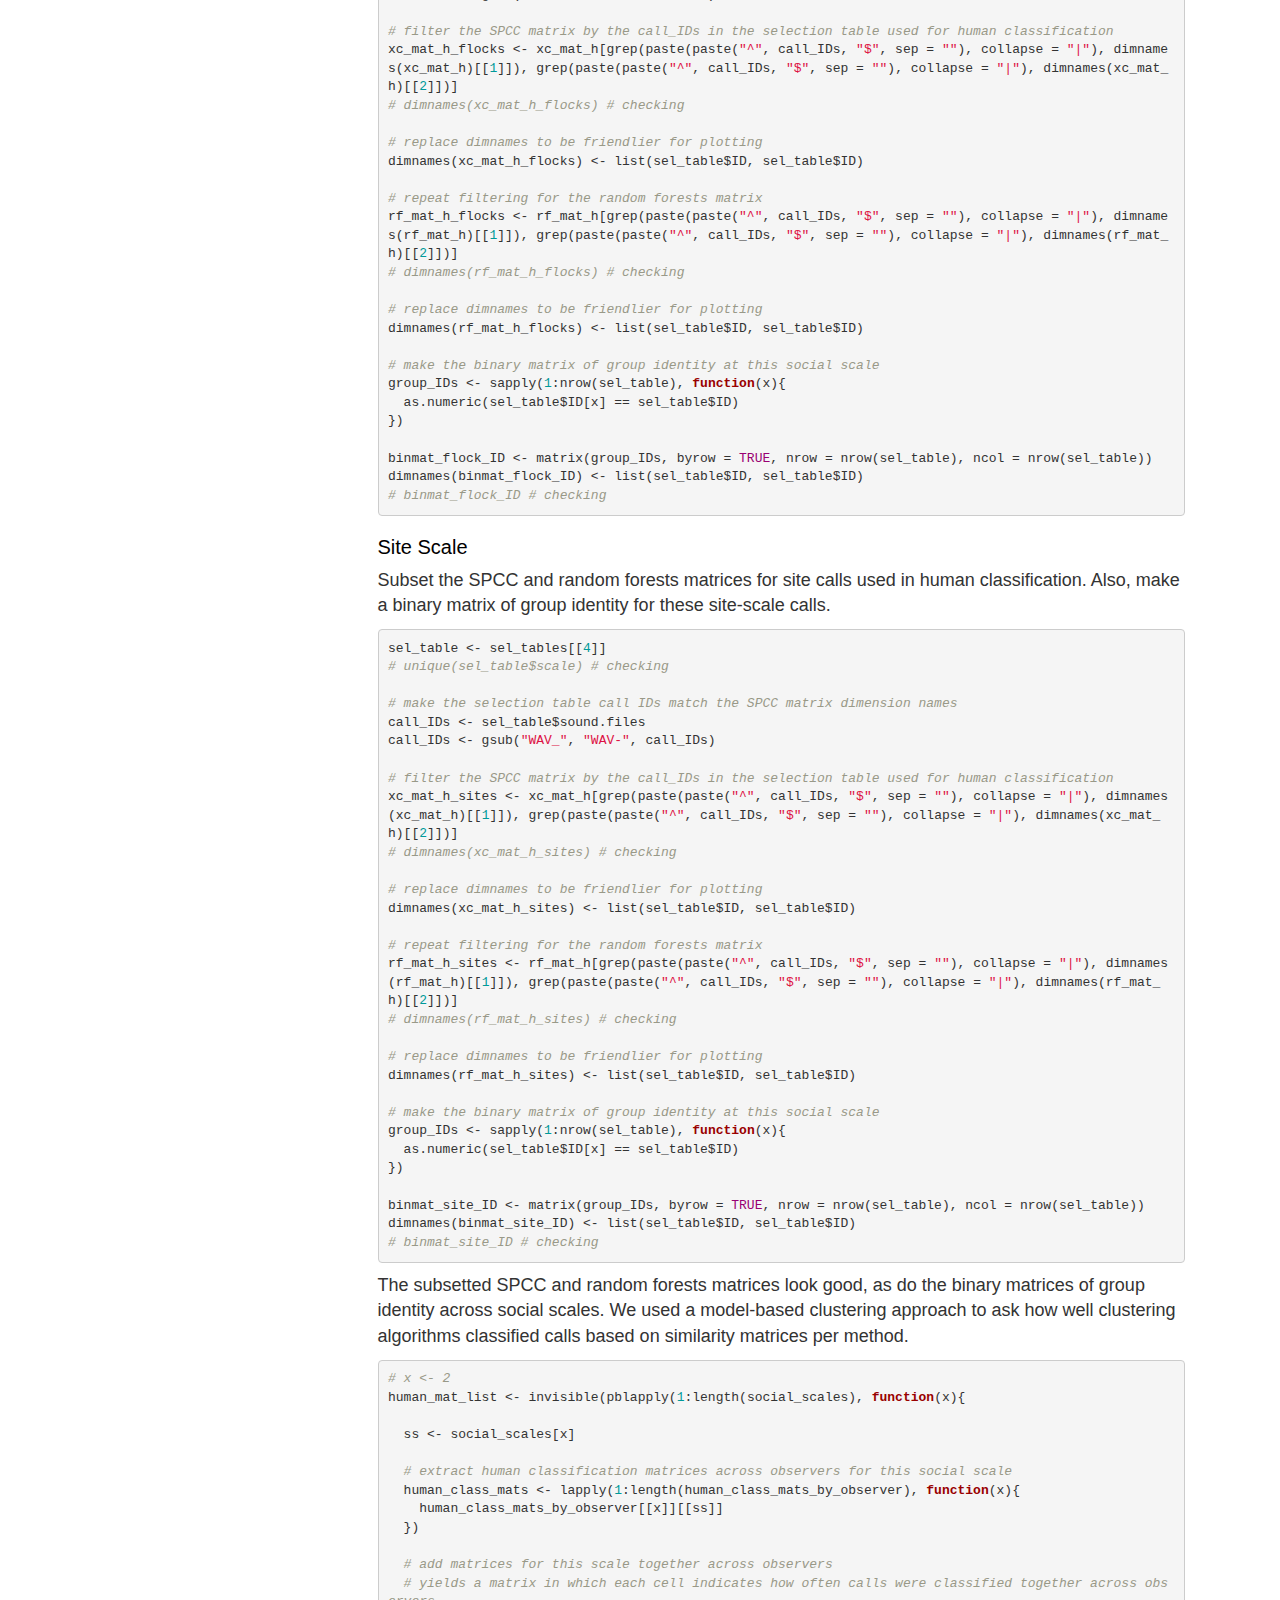
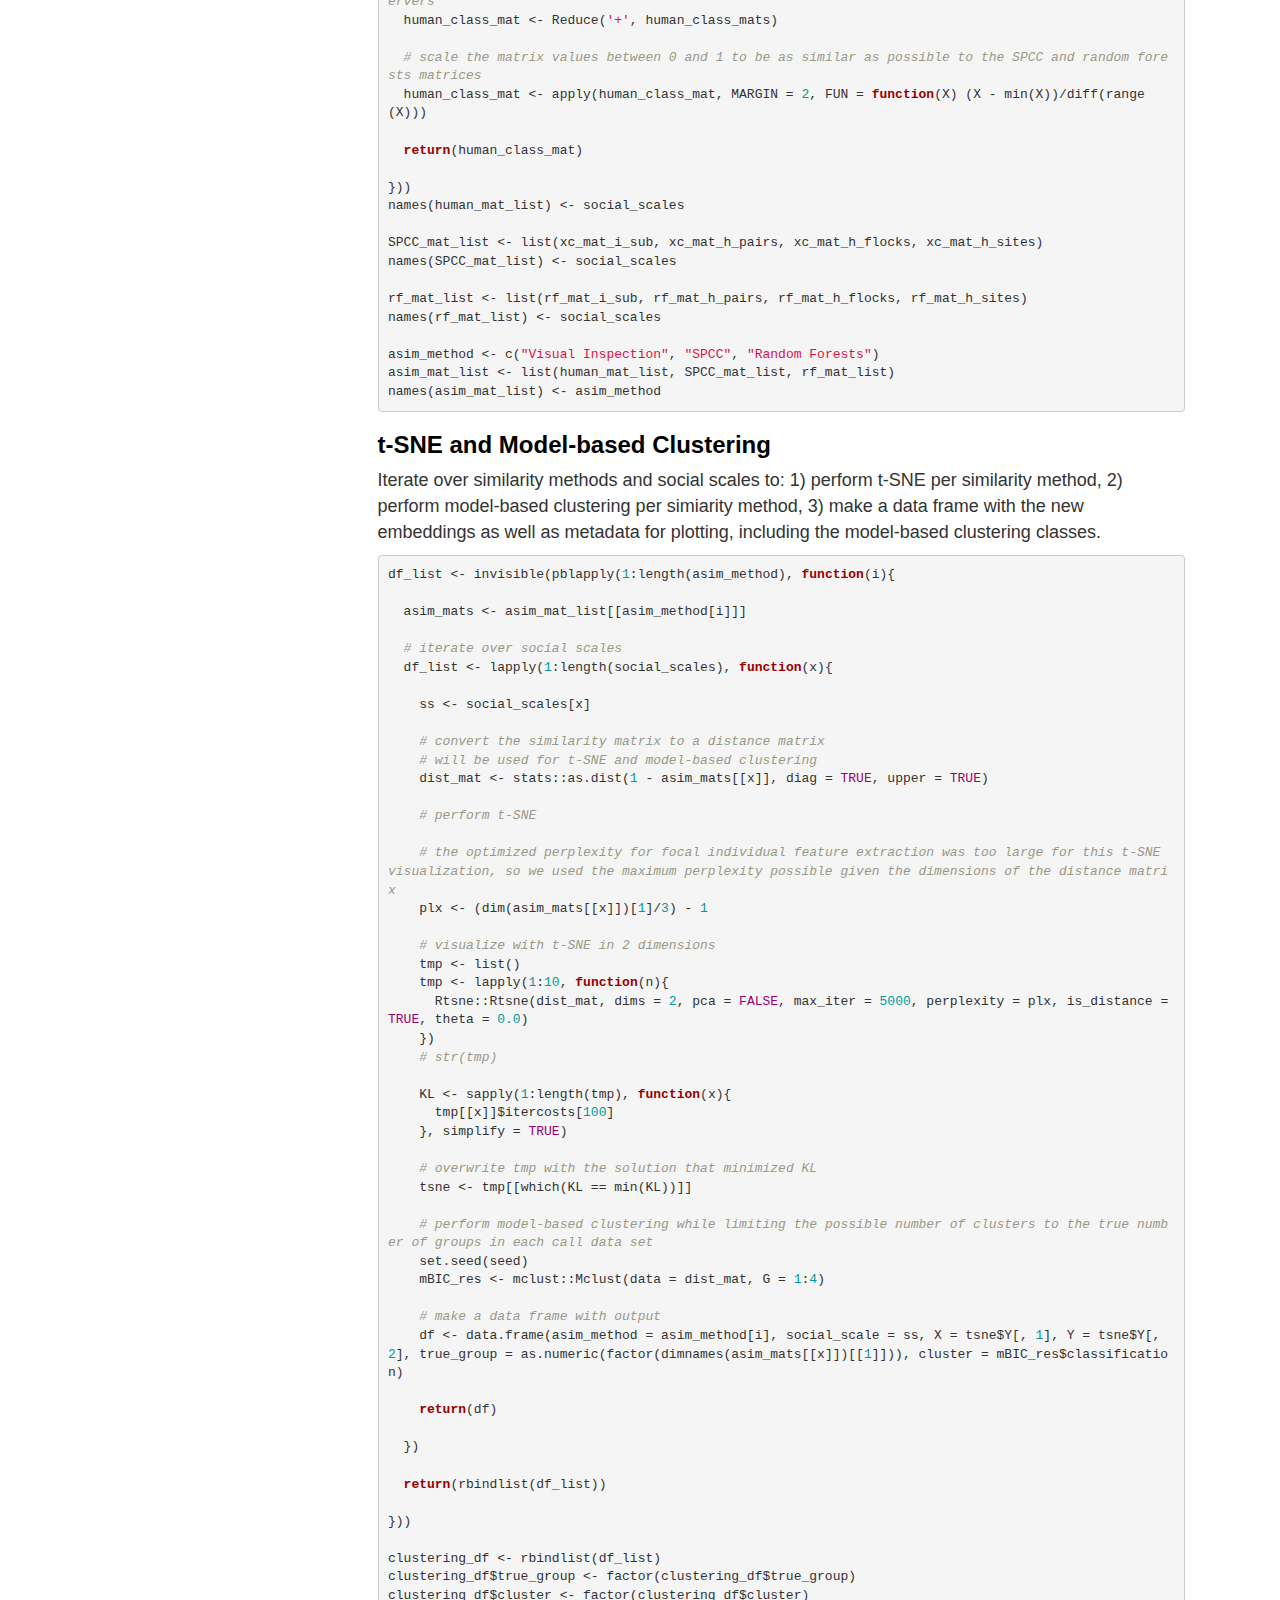
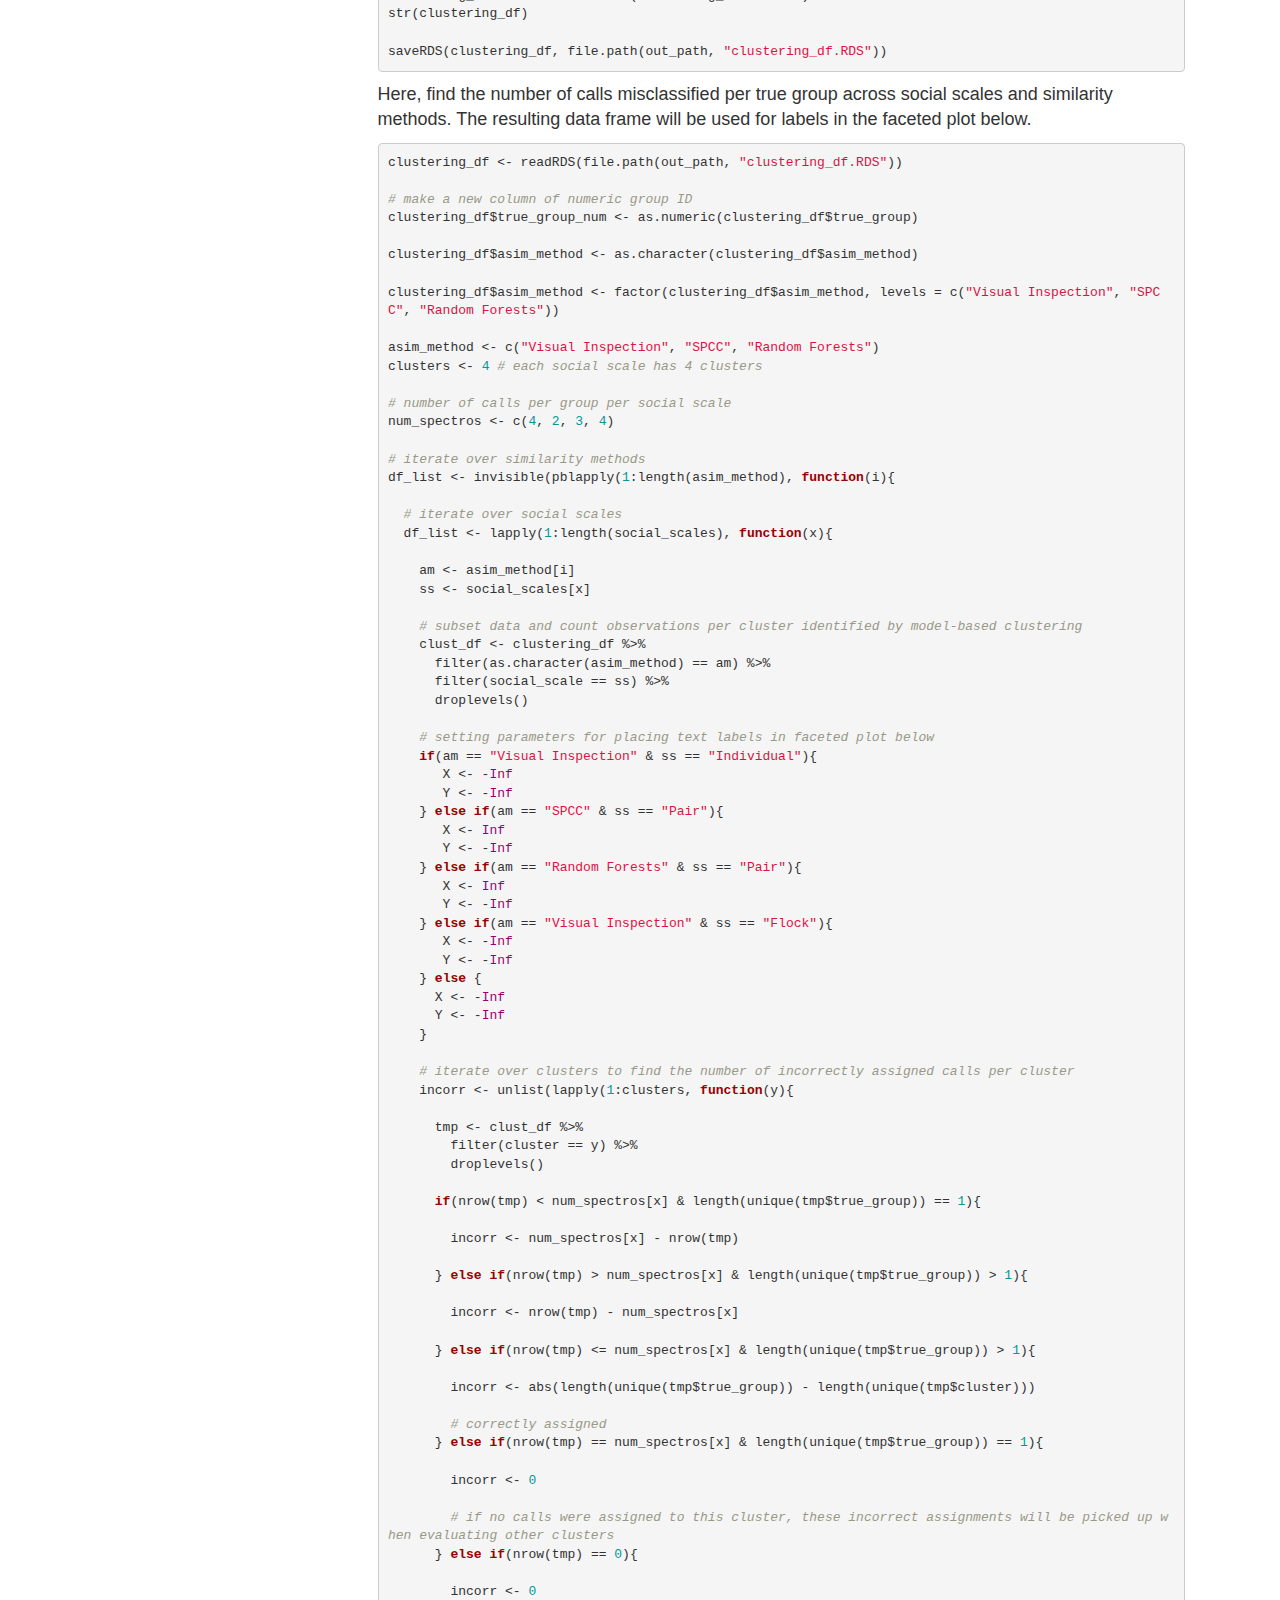
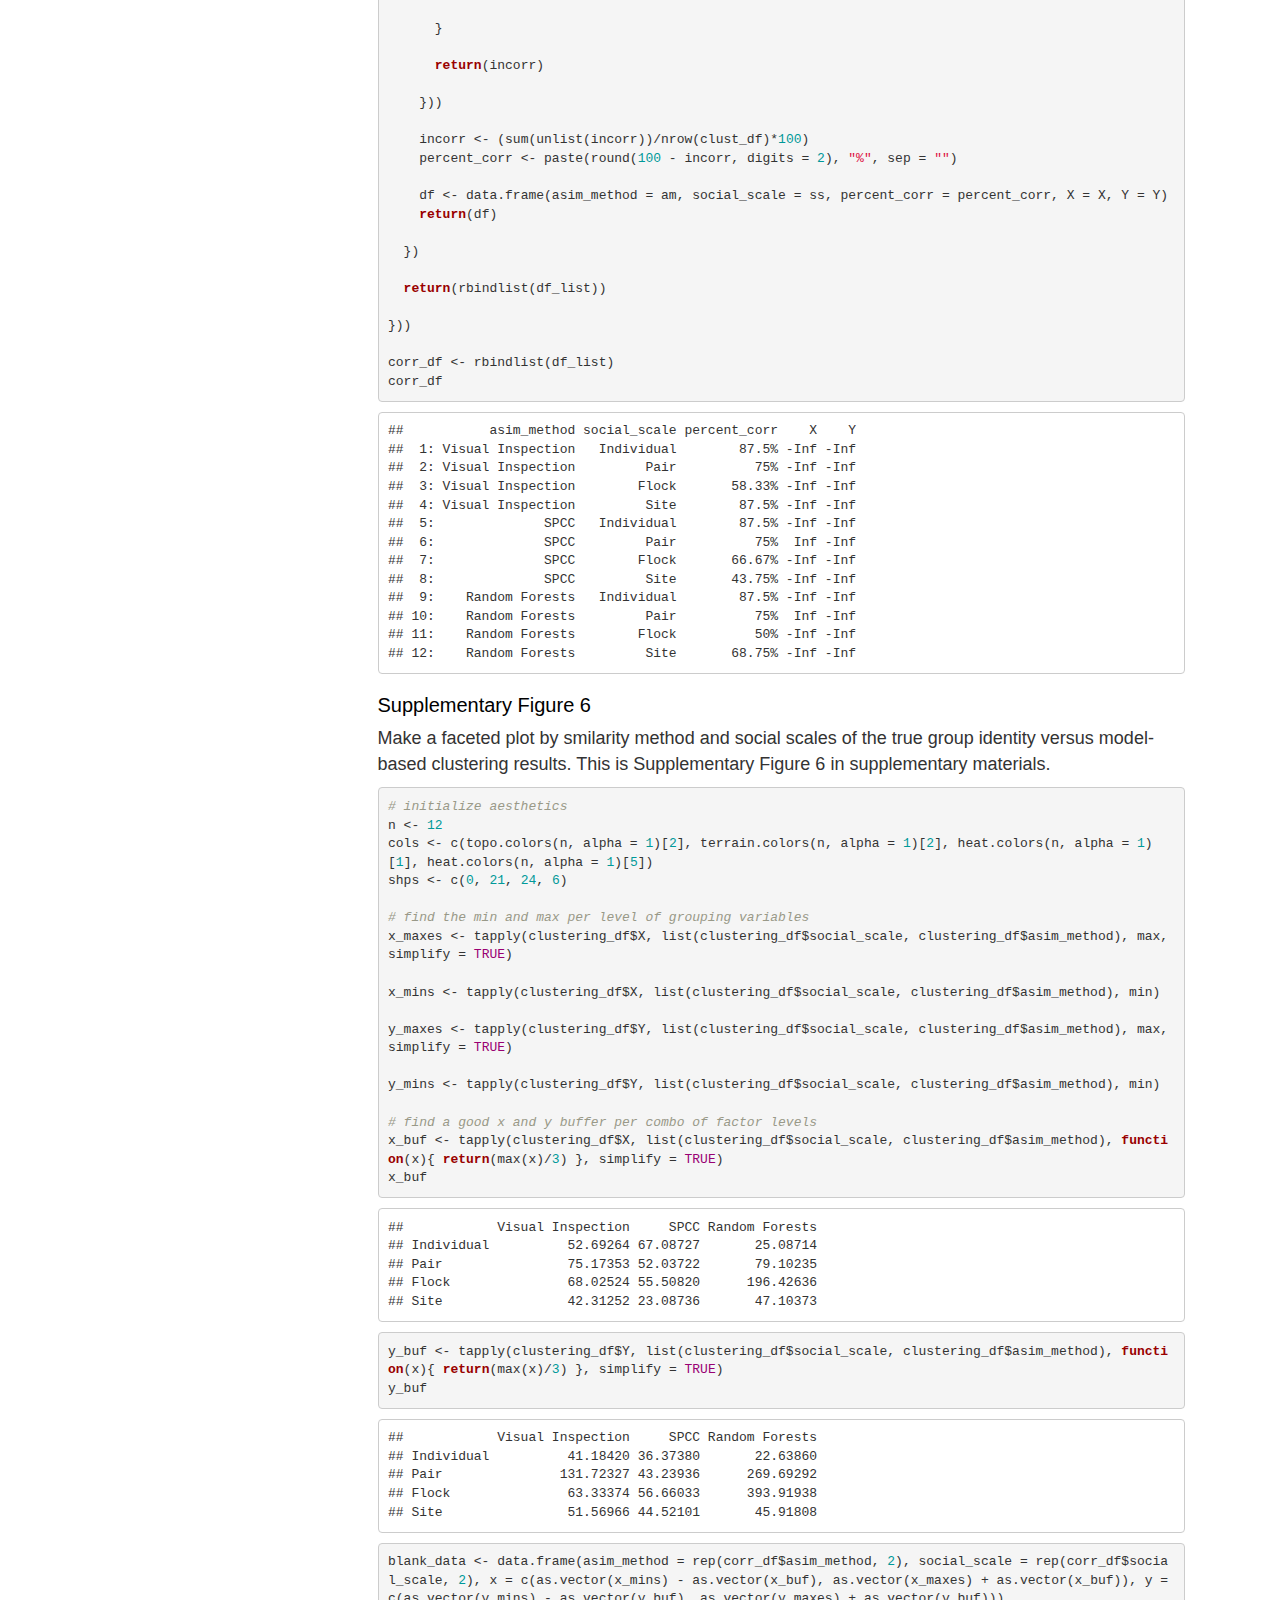
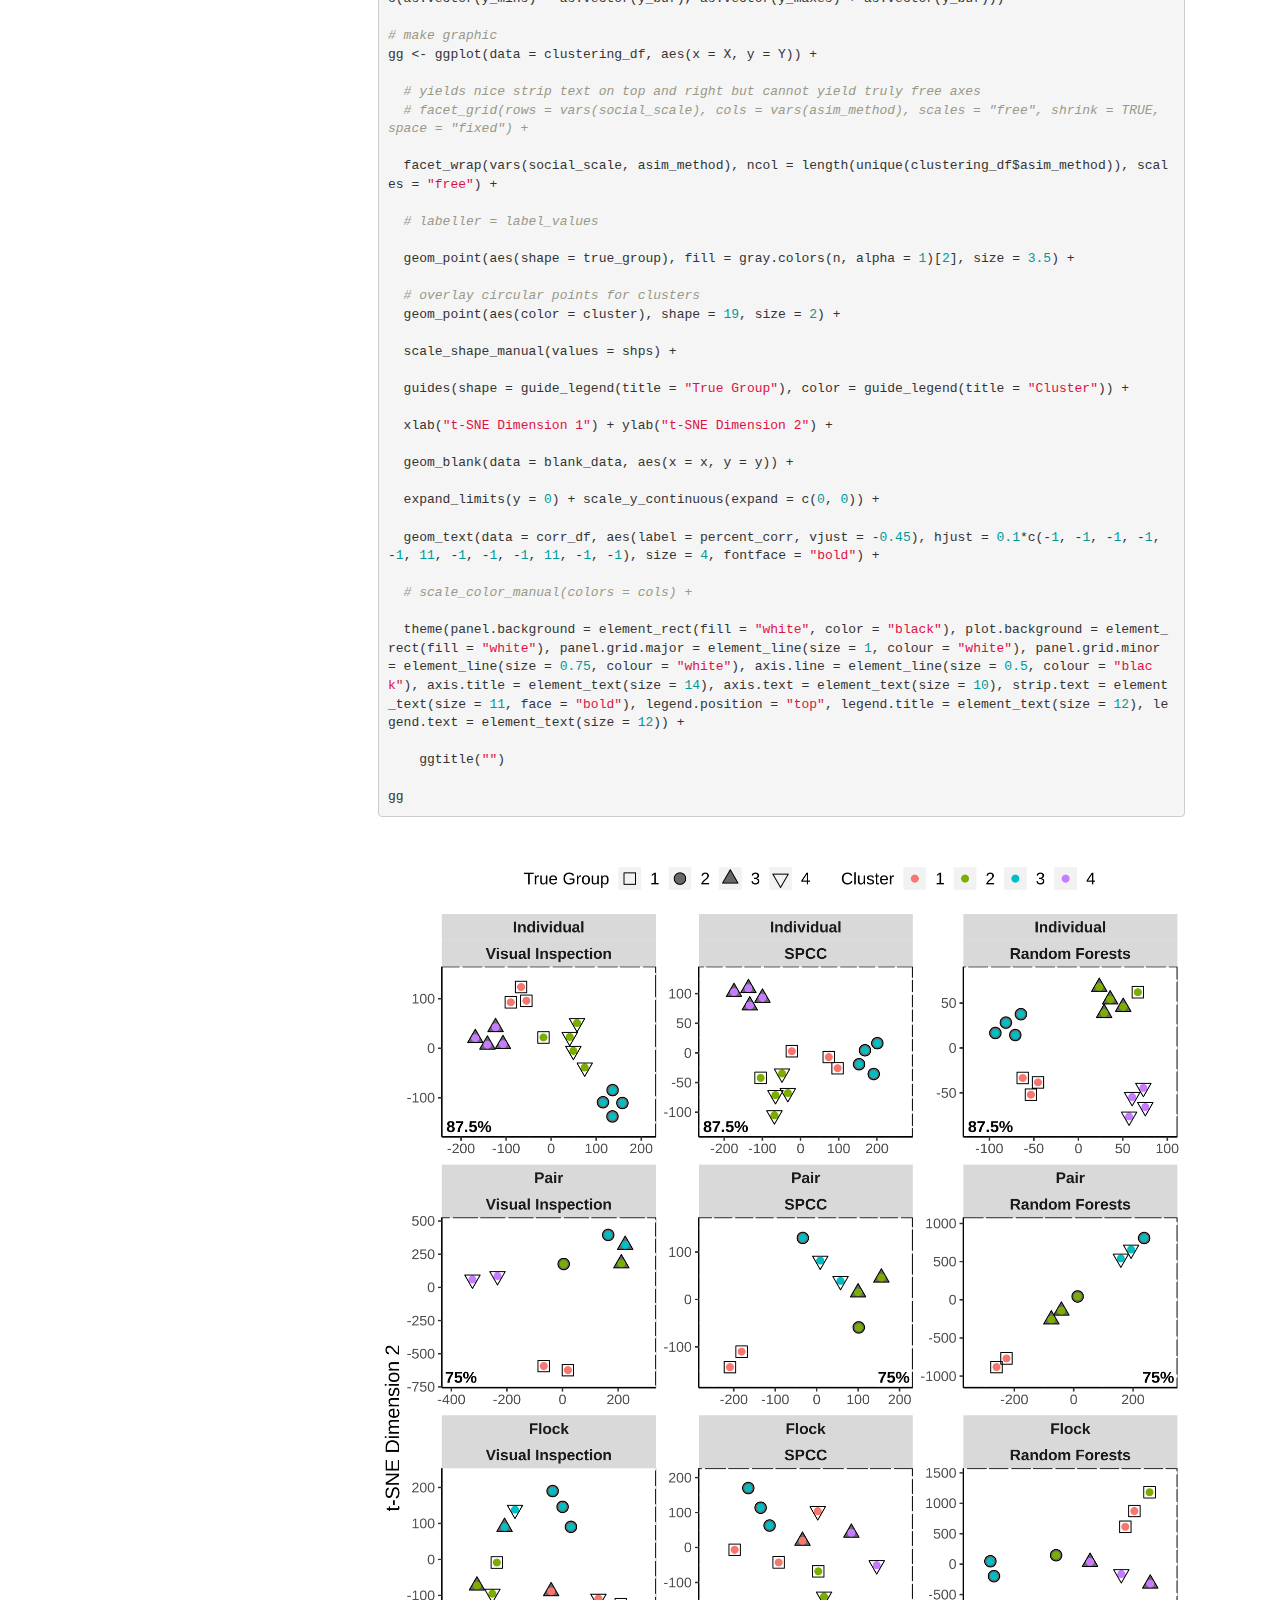
